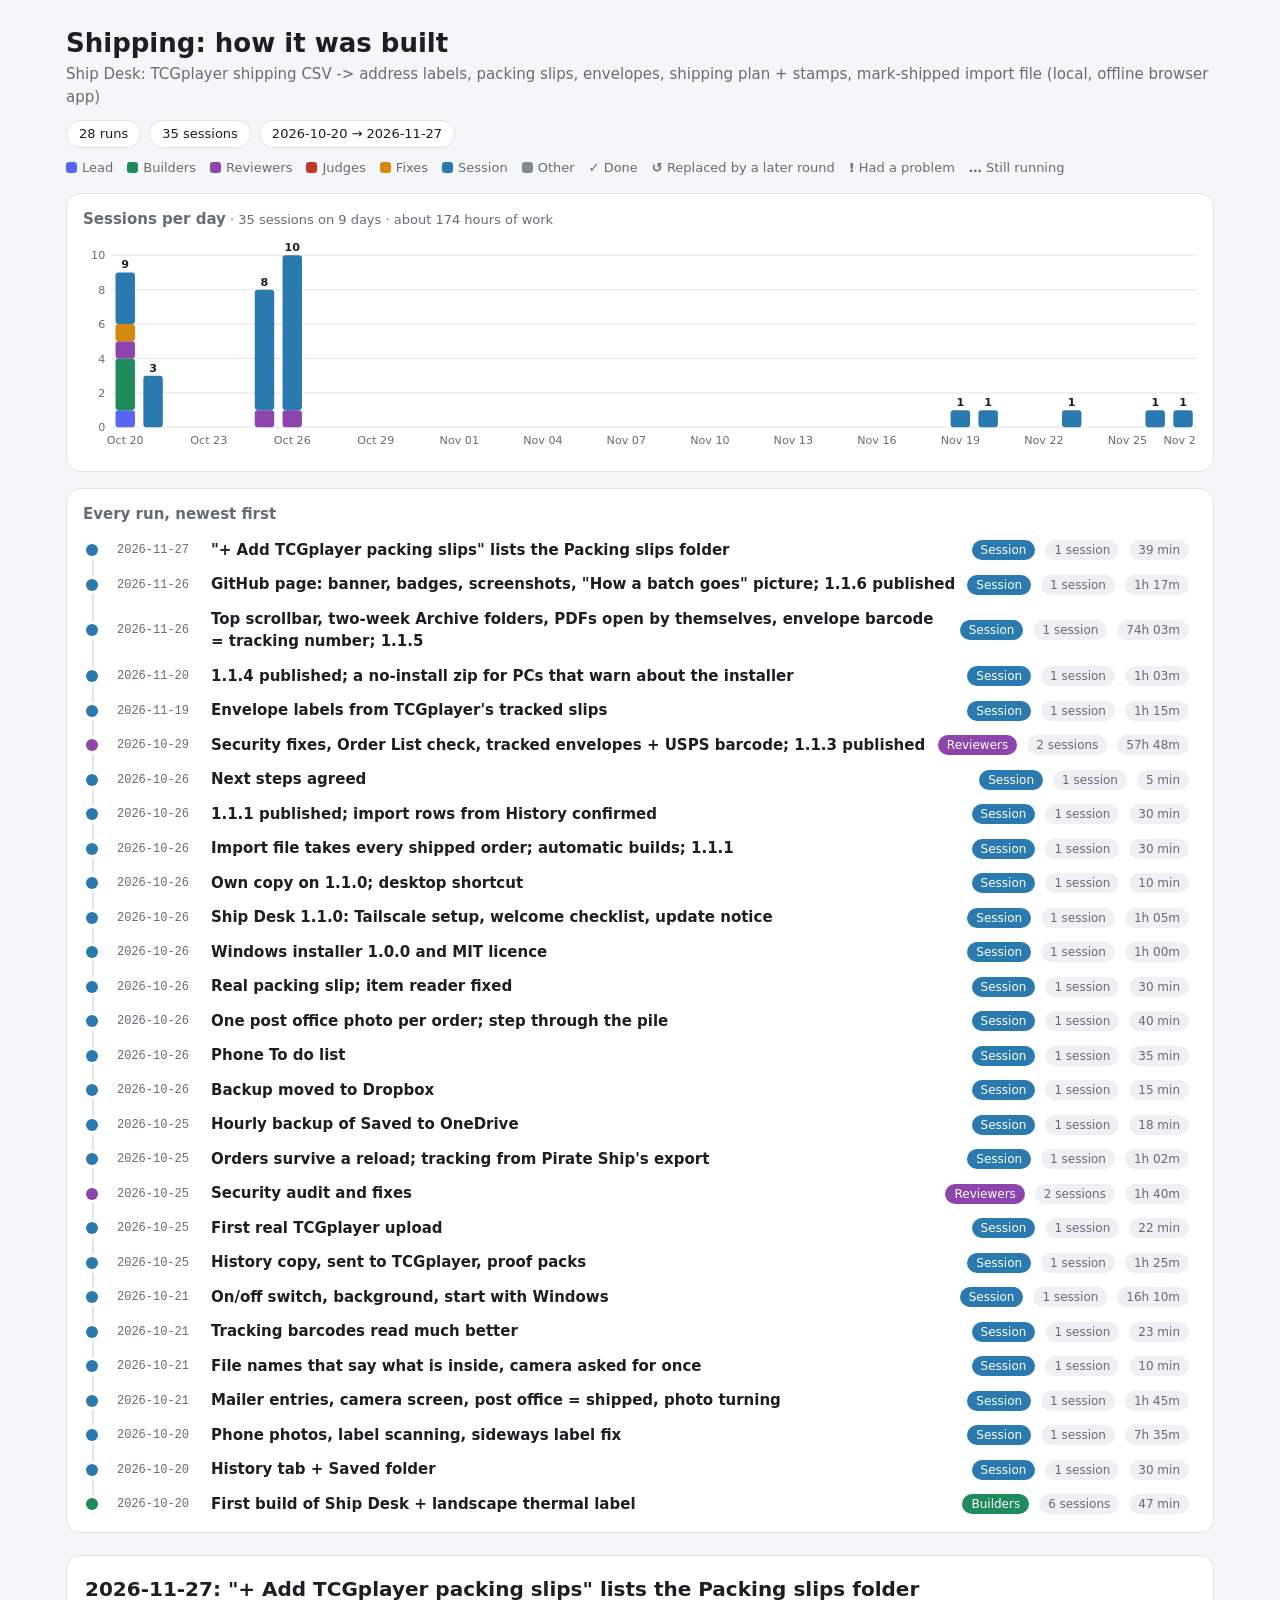
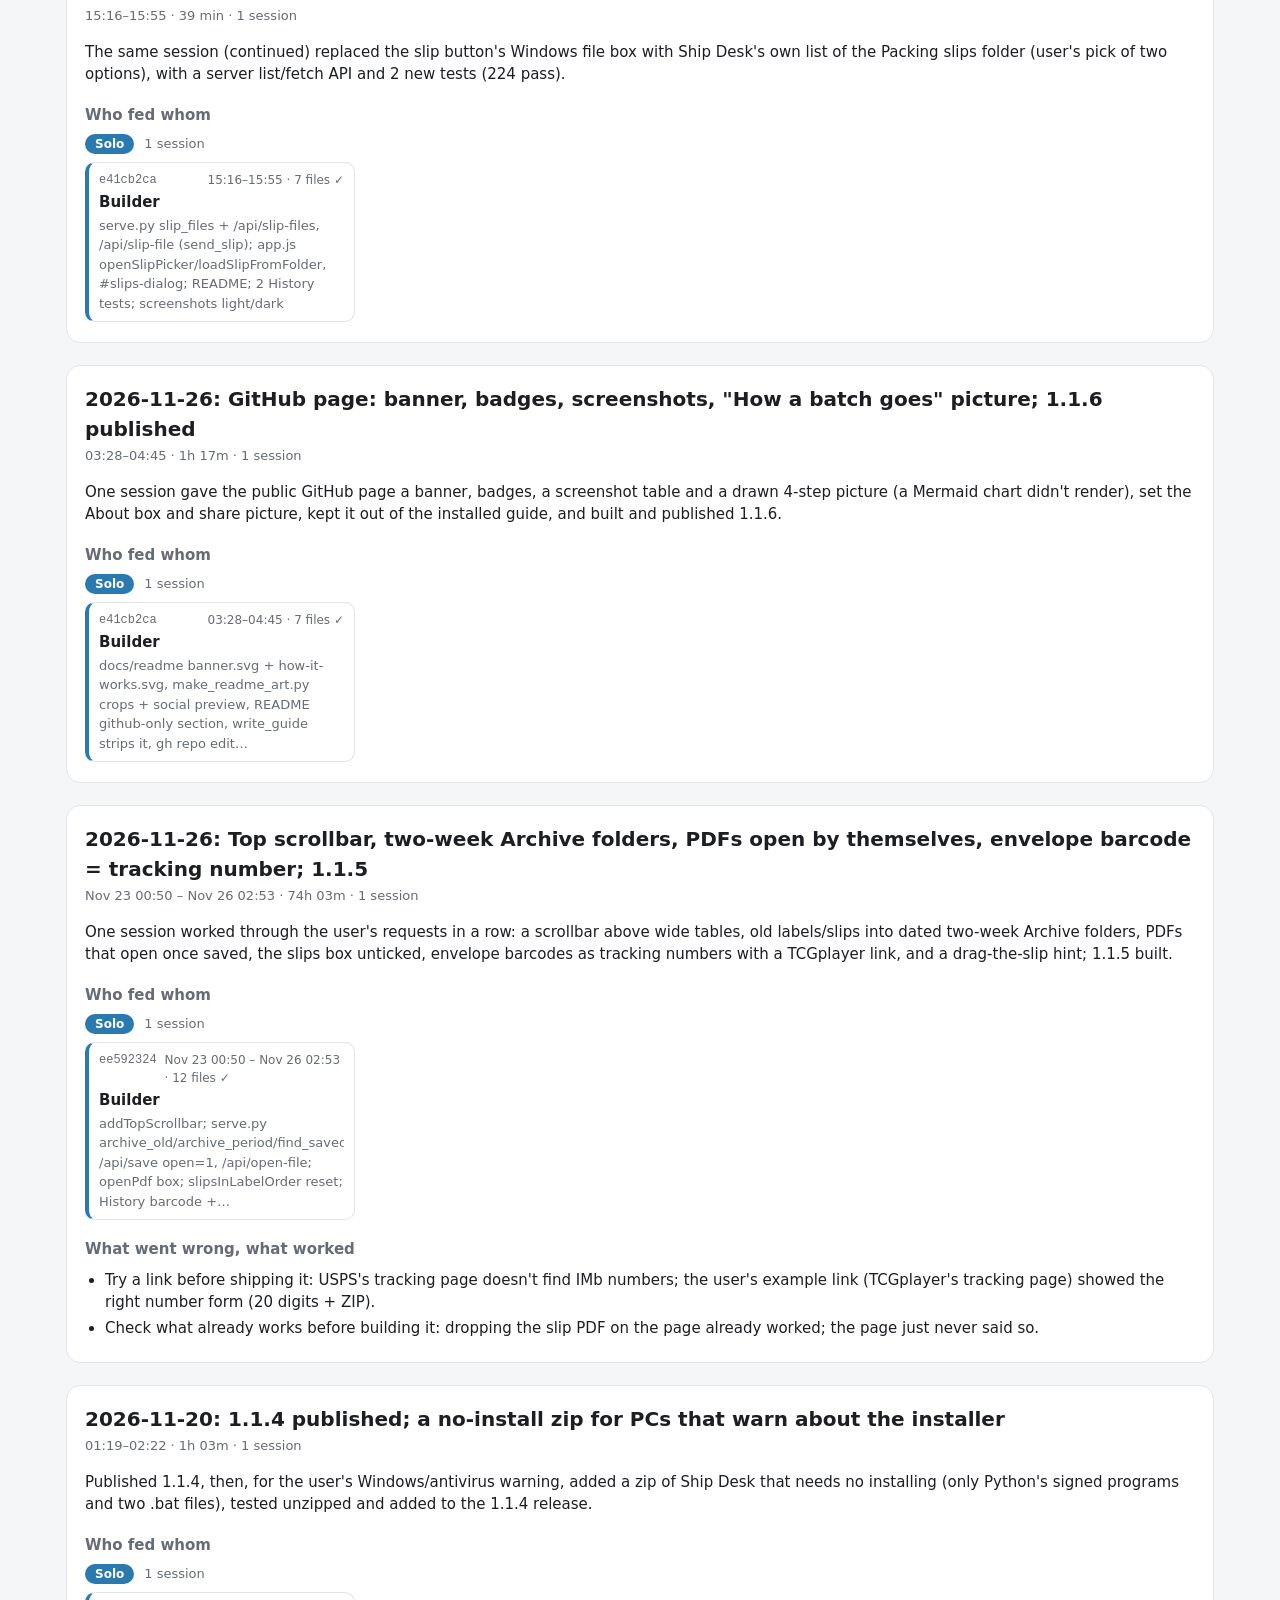
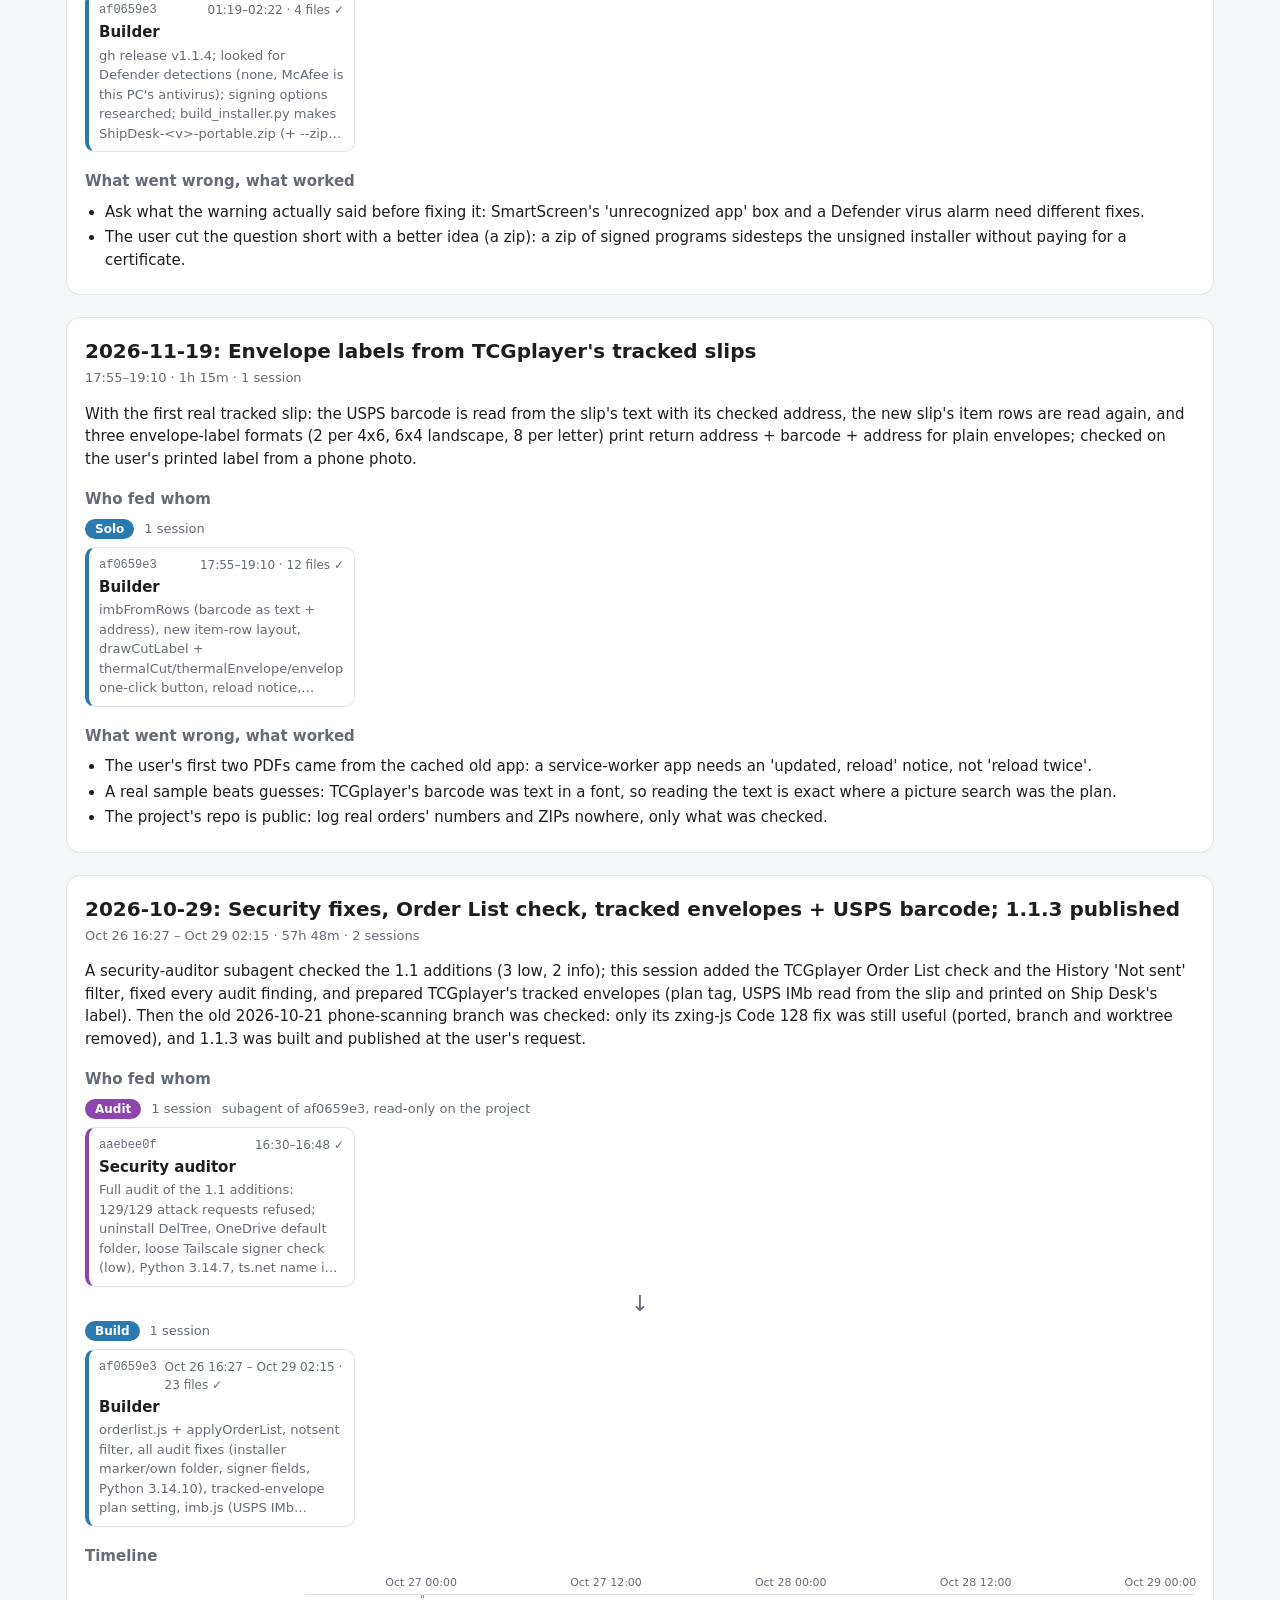
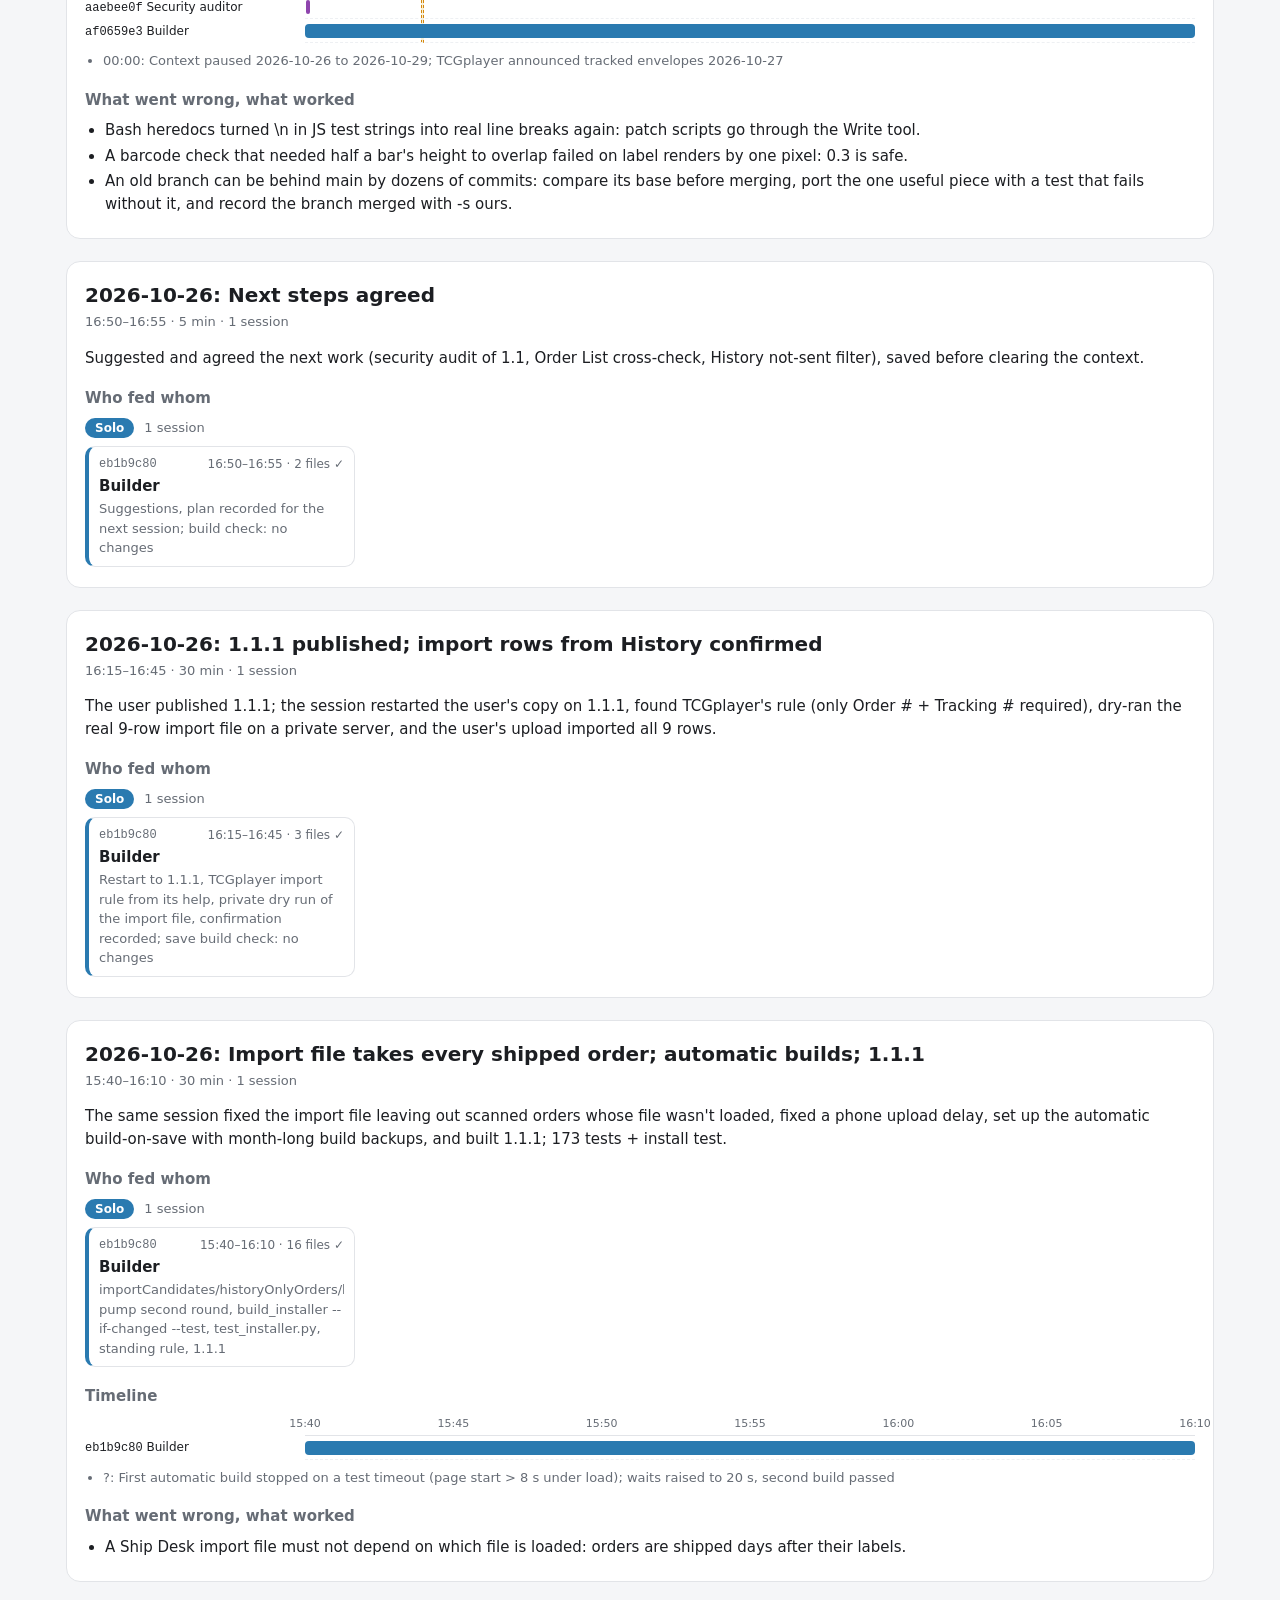
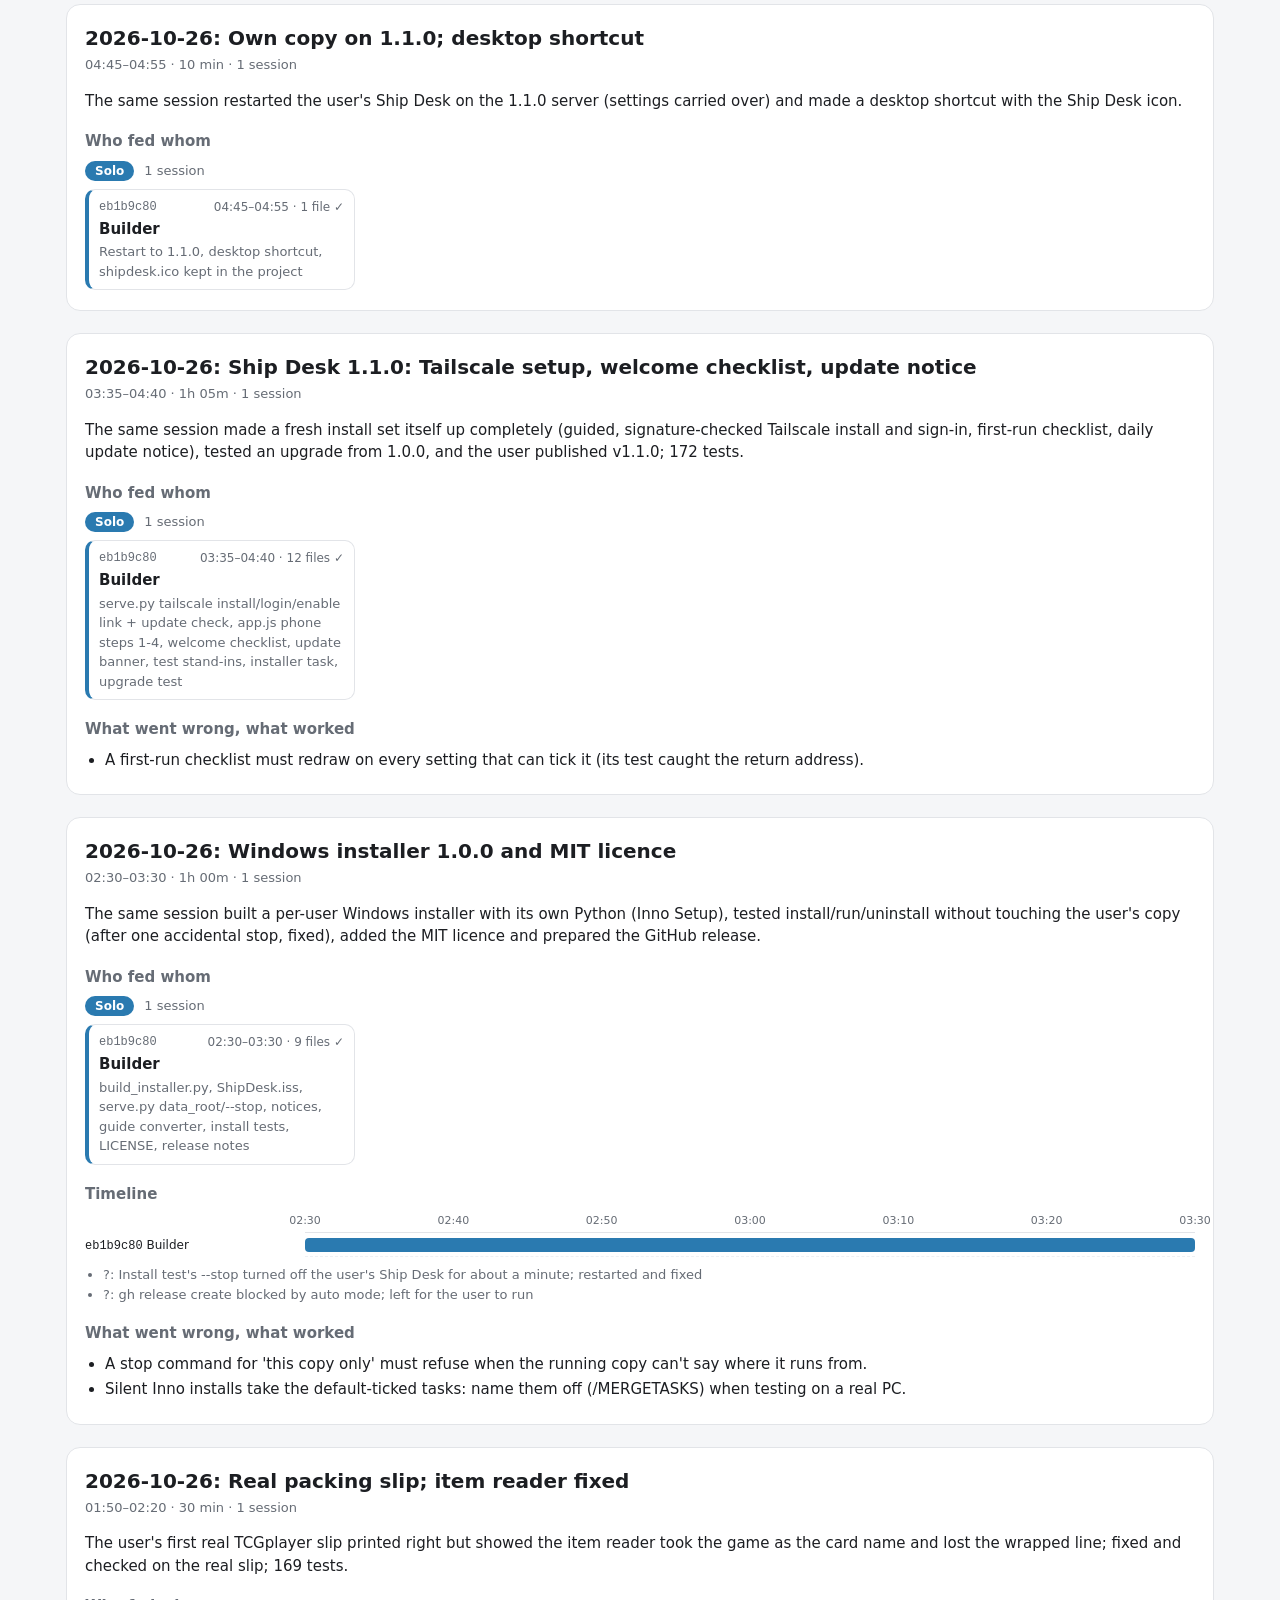
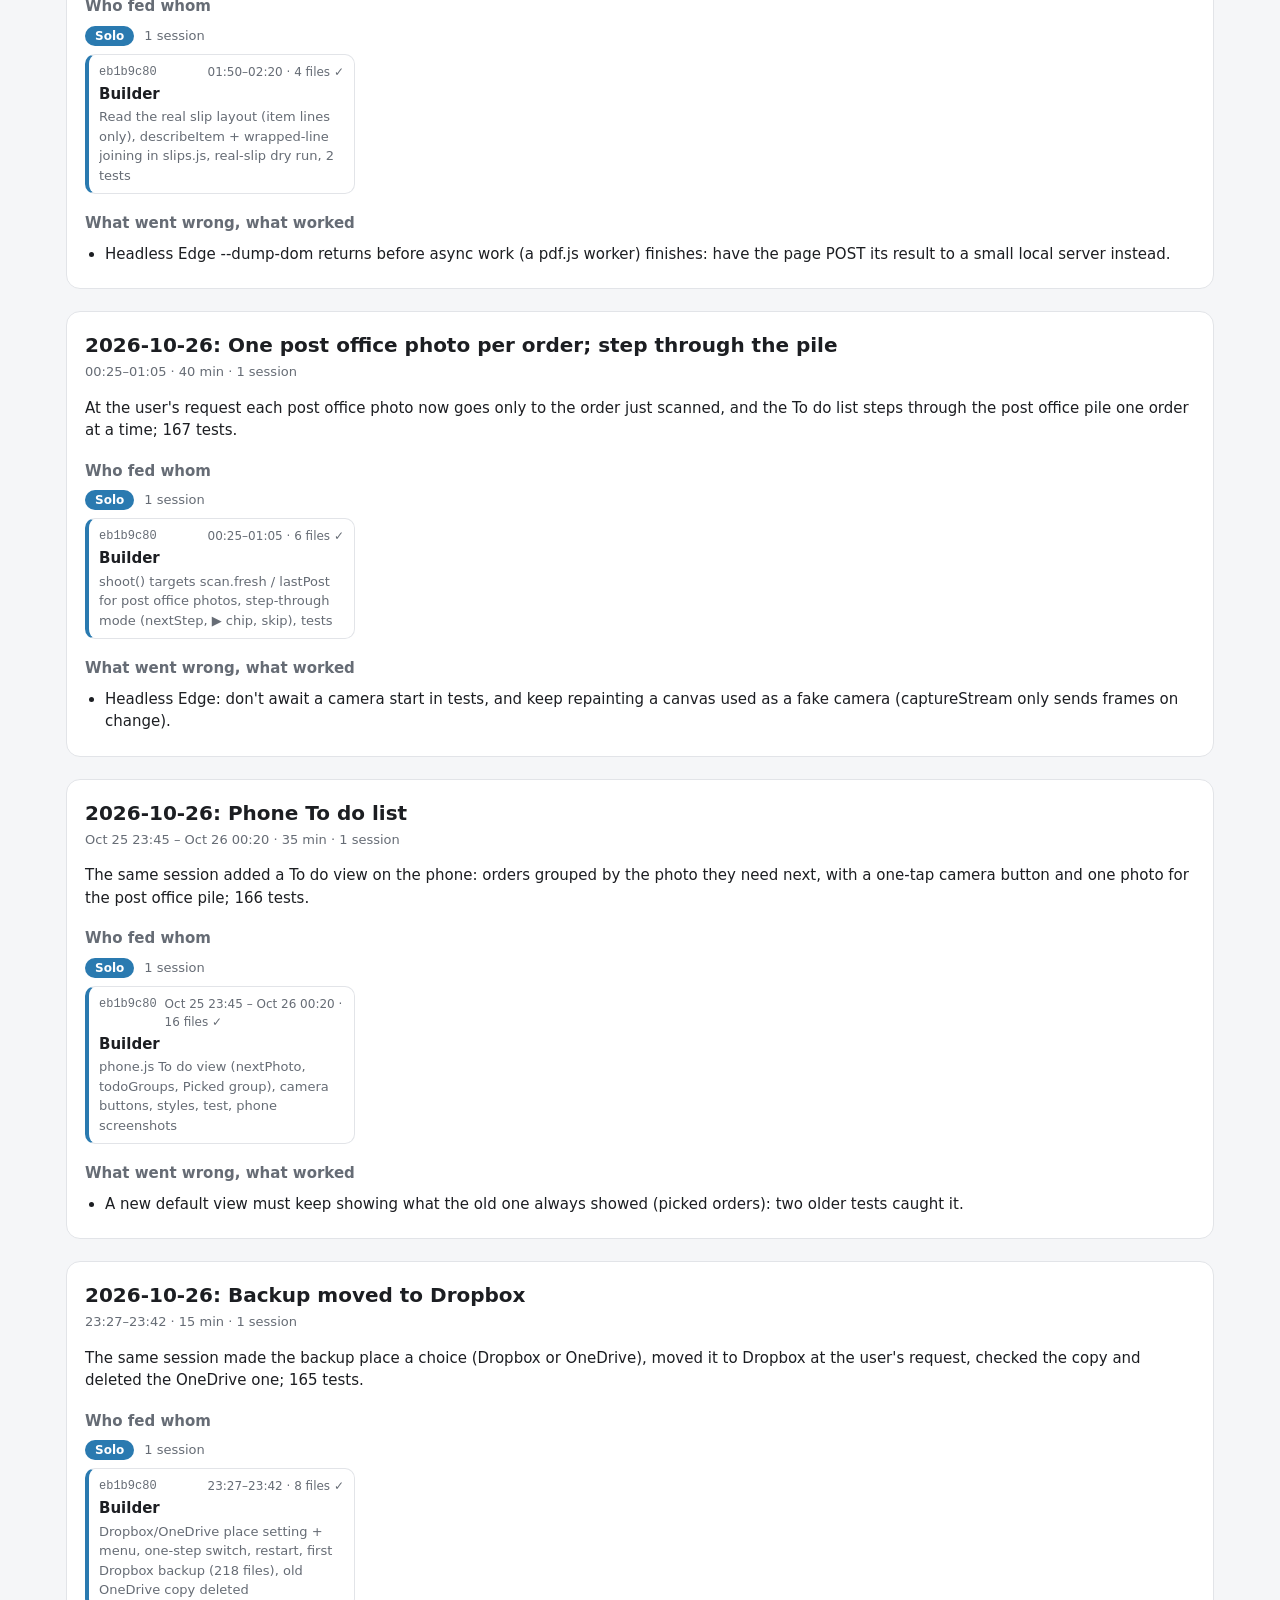
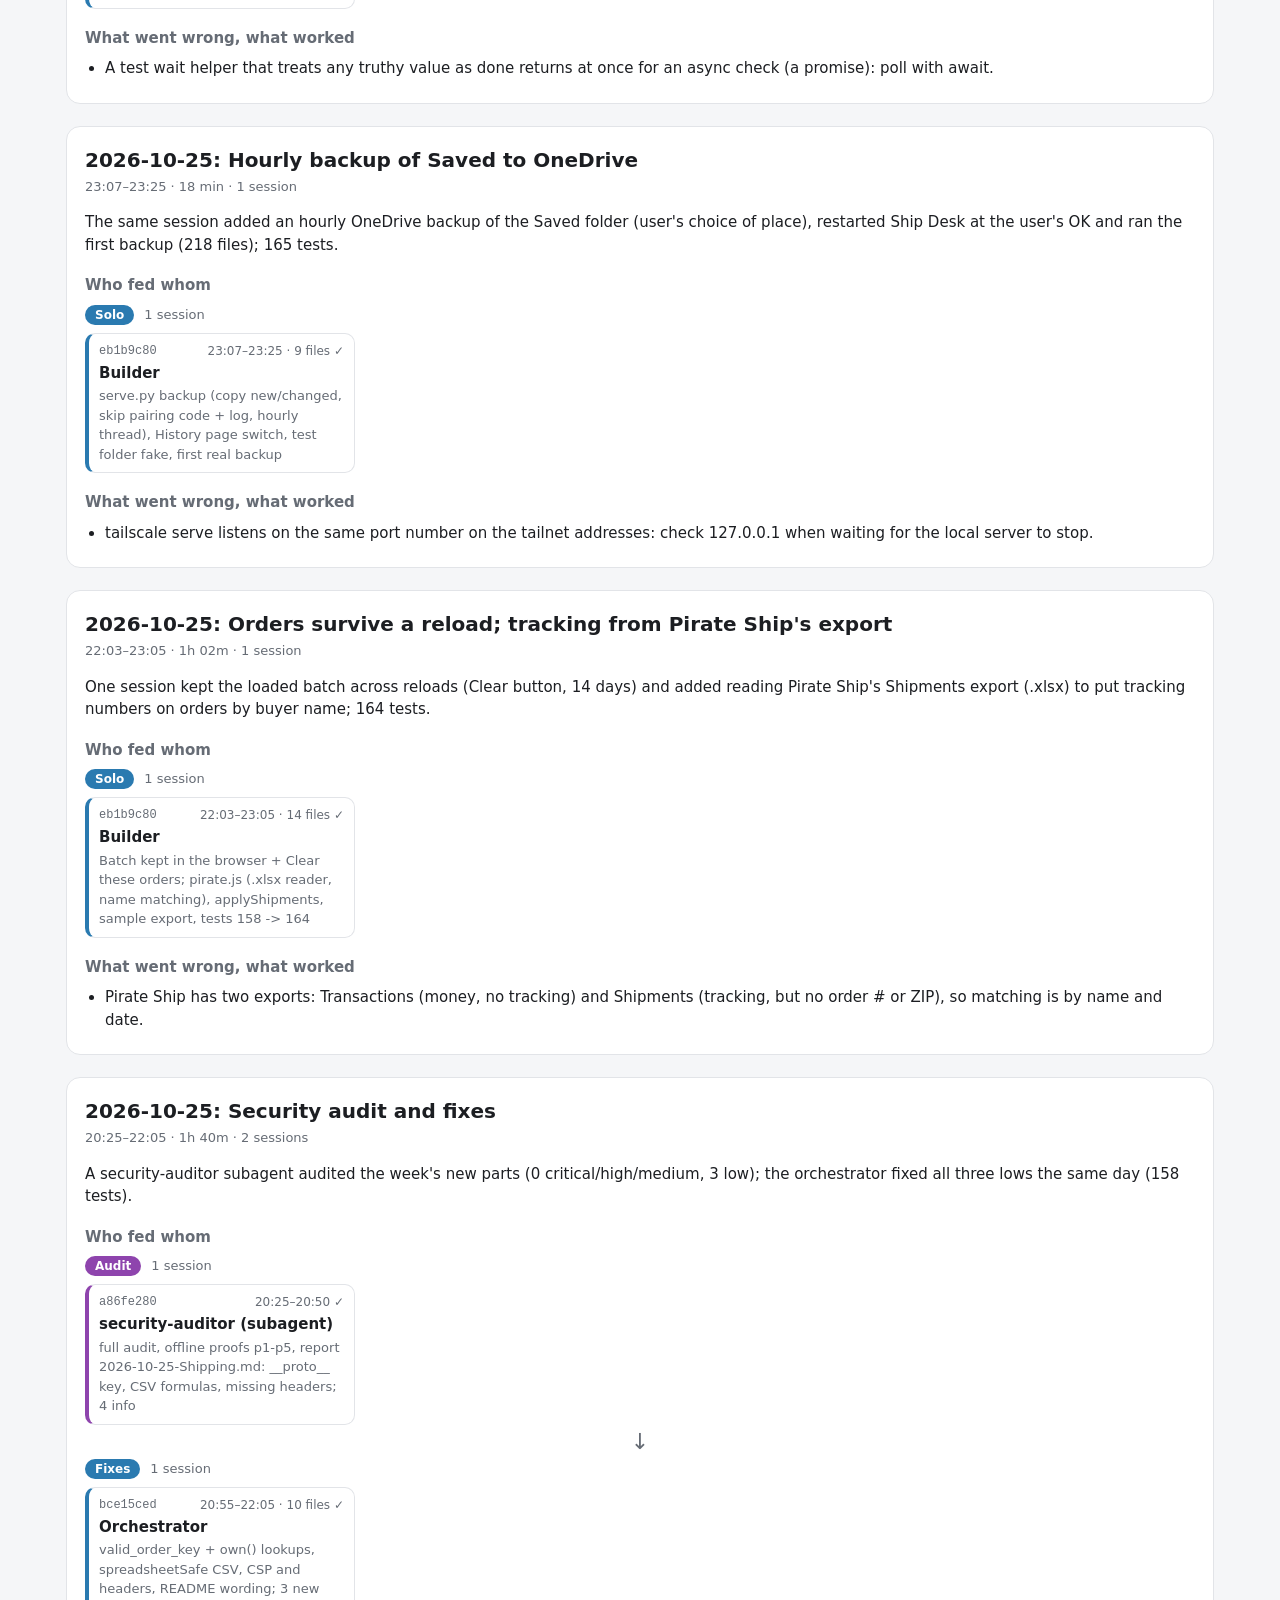
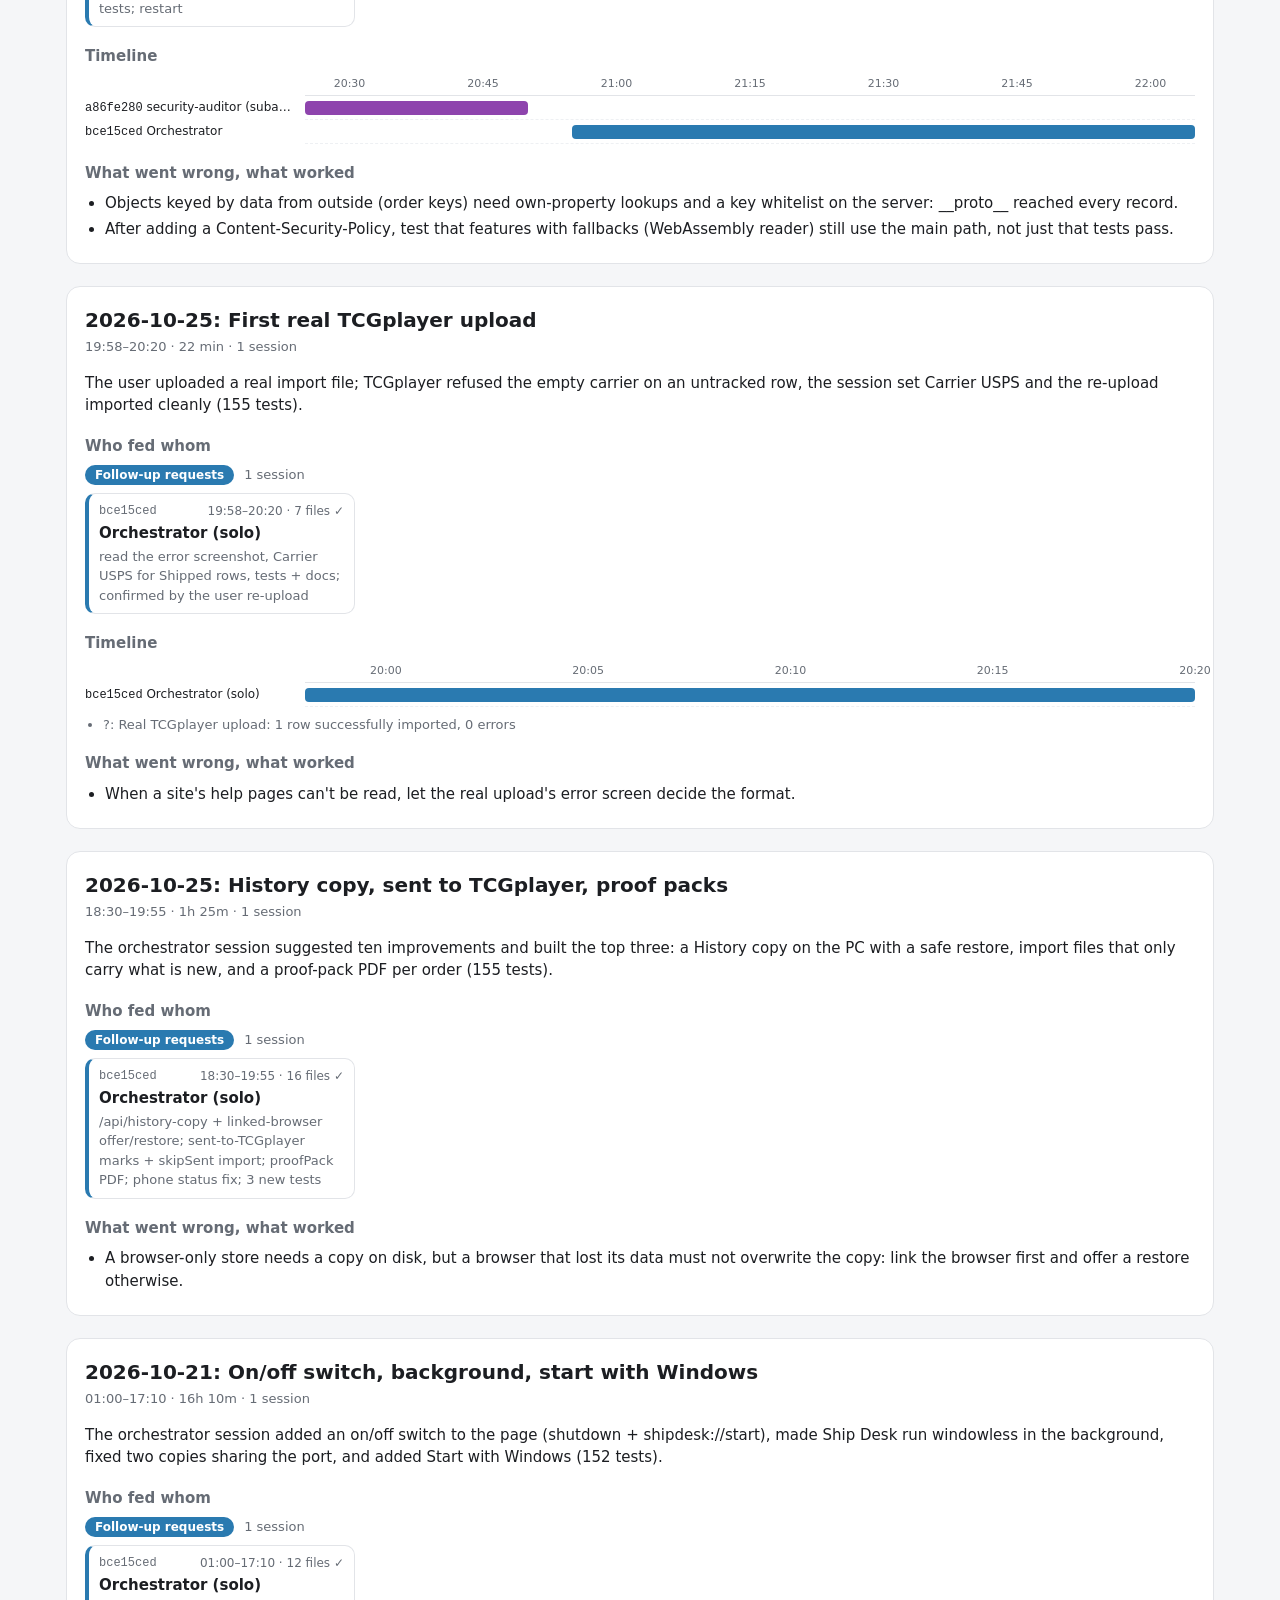
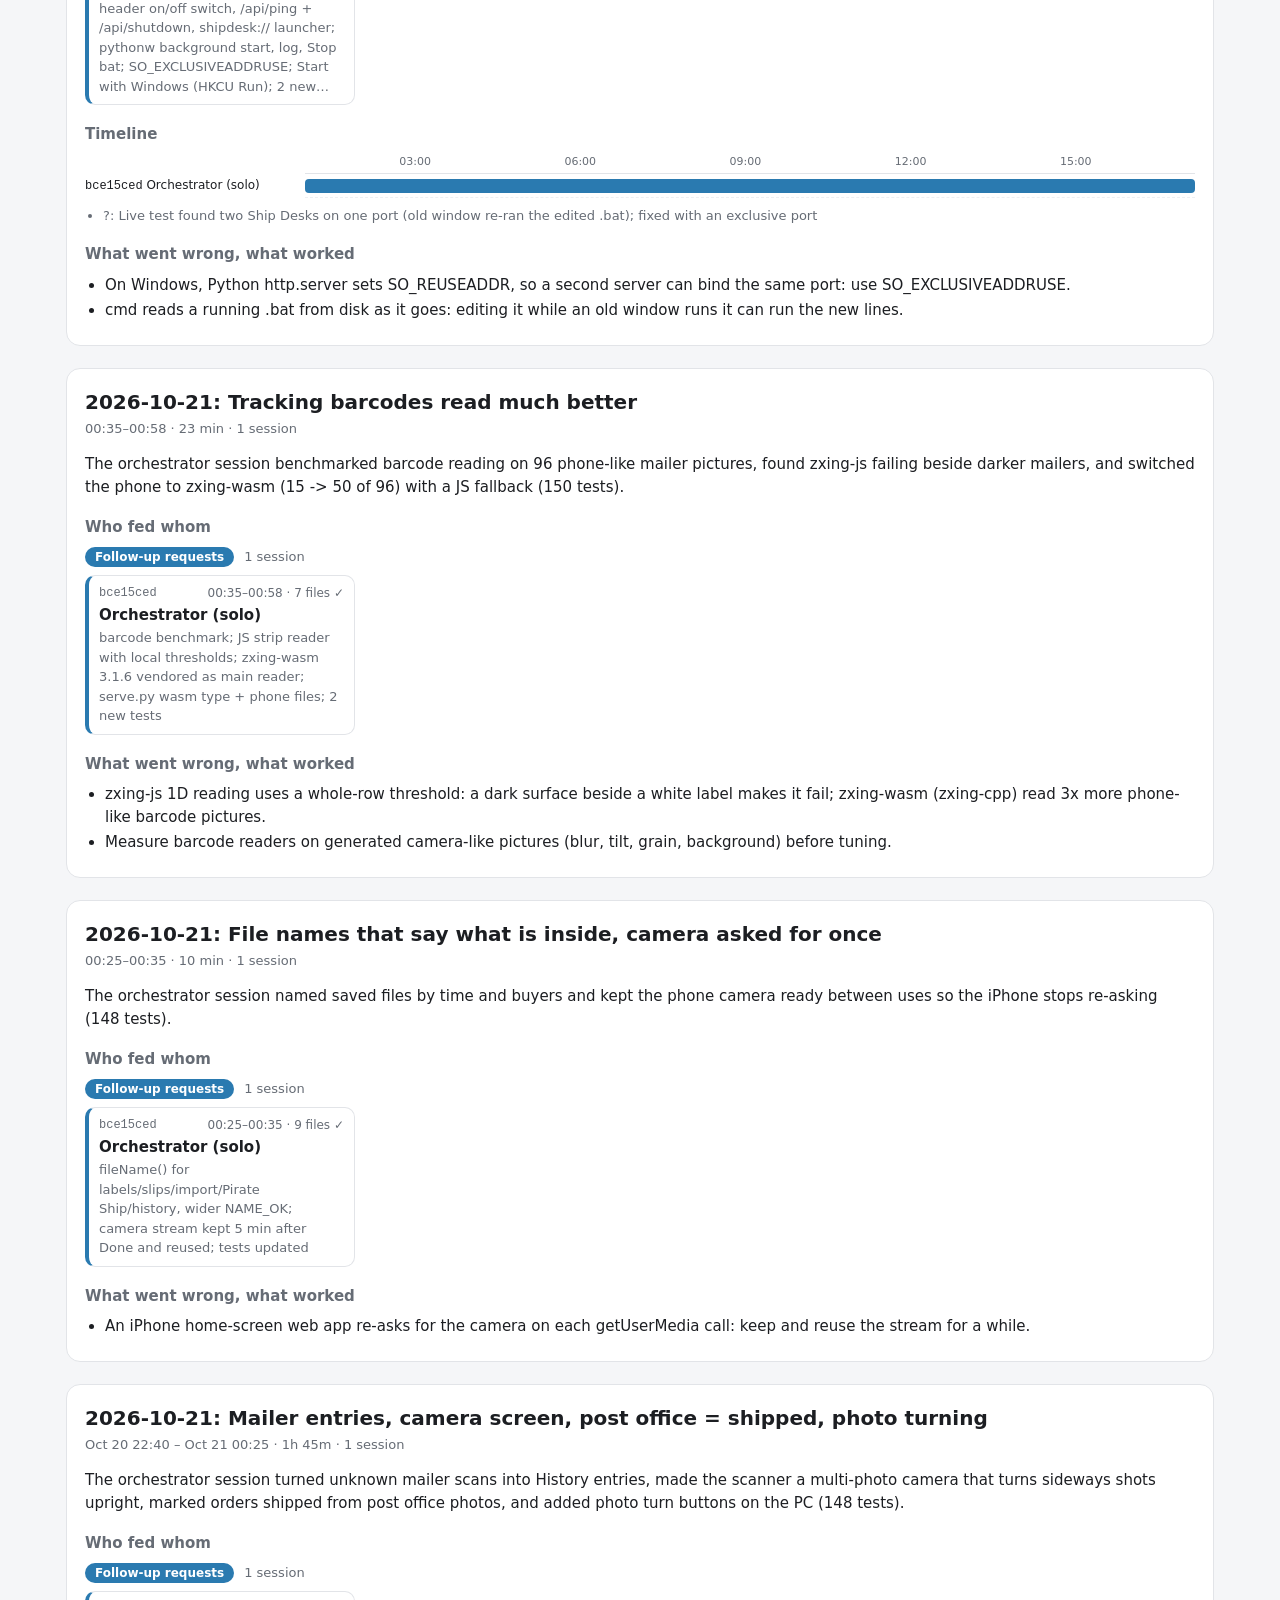
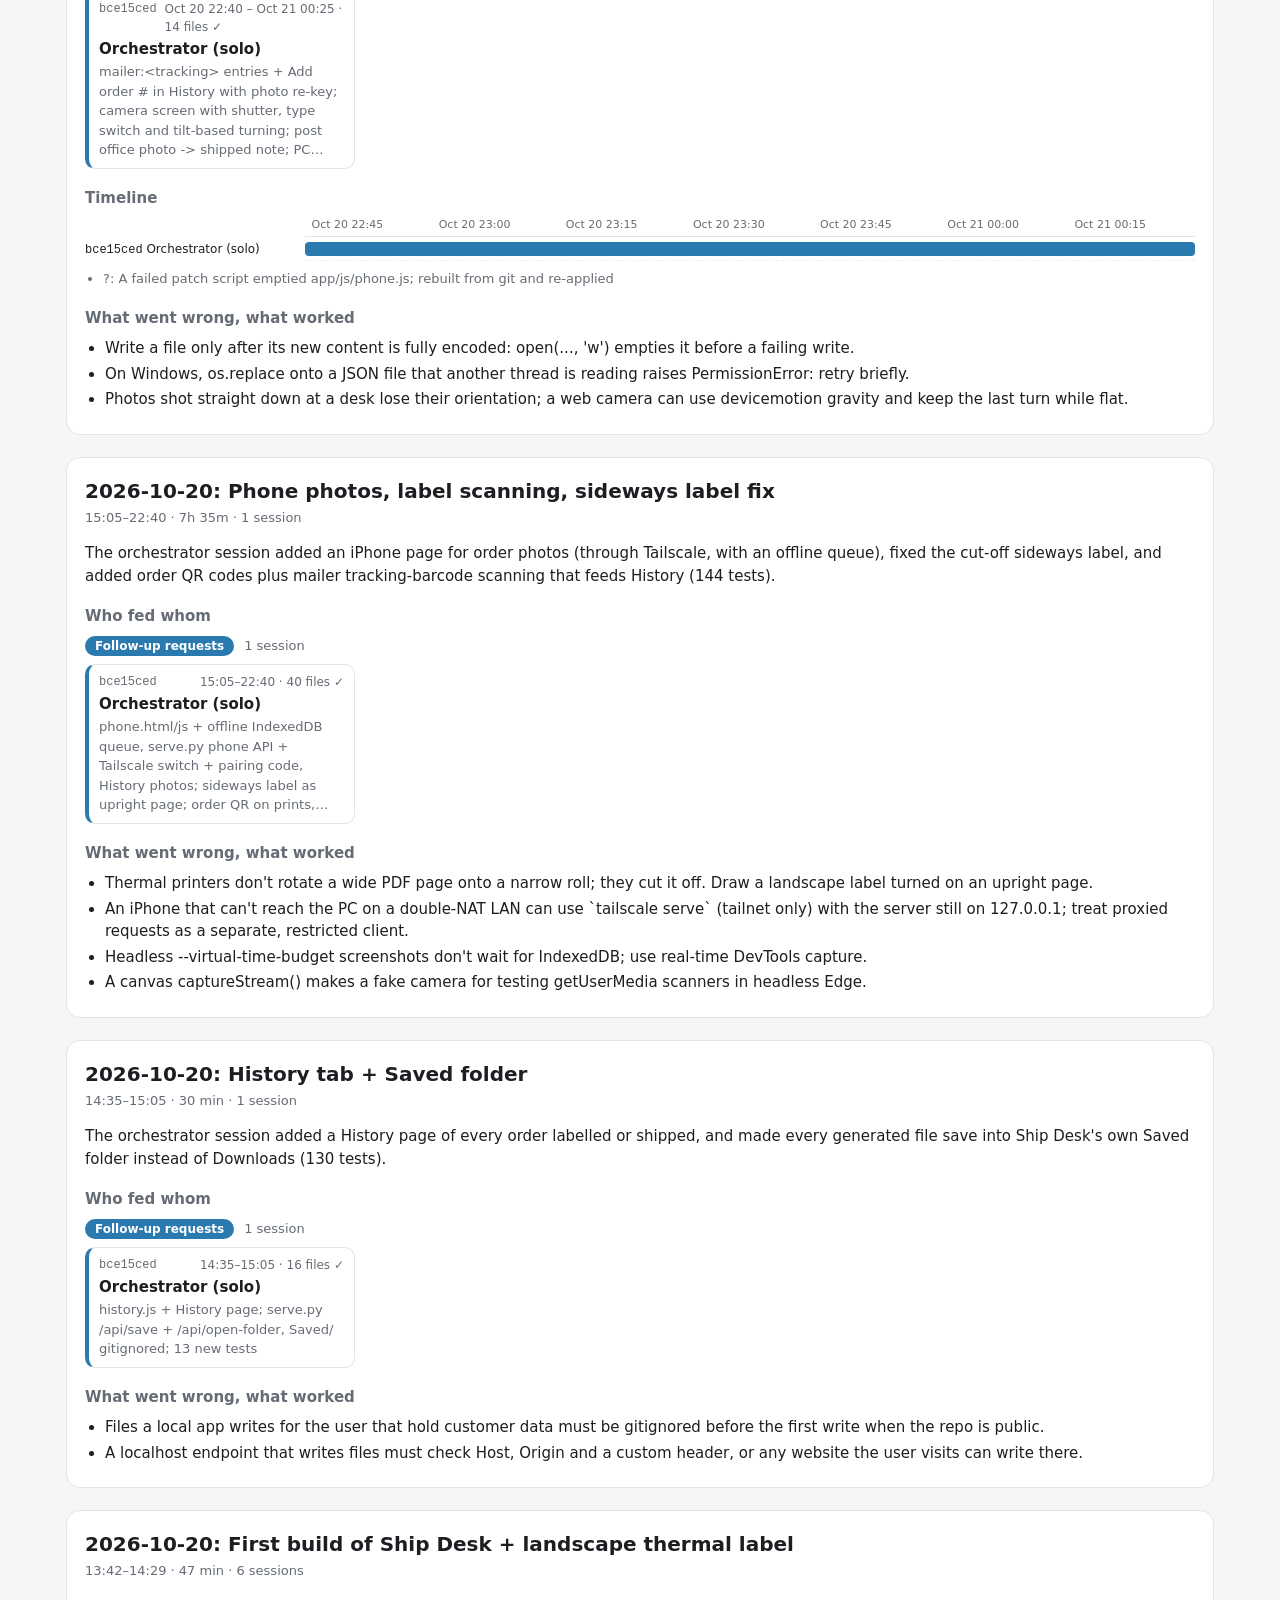
==== WORKFLOW.html @ e7108750 "Save progress 2026-11-27: "+ Add TCGplayer packing slips" lists the Packing slips folder; 1.1.7 - Th" ====
<!doctype html>
<html lang="en"><head><meta charset="utf-8"><meta name="viewport" content="width=device-width, initial-scale=1">
<title>Shipping workflow</title><style>
:root { --bg:#f5f6f8; --card:#fff; --text:#1c1e22; --muted:#666c75; --line:#e2e4e8; --soft:#eef0f3;
  --lead:#5865f2; --build:#1f8a5b; --review:#8e44ad; --judge:#c0392b; --fix:#d4880f; --solo:#2a7ab0;
  --other:#7f8c8d; --event:rgba(217,164,0,.16); }
@media (prefers-color-scheme: dark) { :root { --bg:#141518; --card:#1e2024; --text:#e7e8eb; --muted:#9aa0a8;
  --line:#30333a; --soft:#26282d; --lead:#7b86ff; --build:#3cbf86; --review:#b57ad0; --judge:#e5675a;
  --fix:#f0a53a; --solo:#55a7dd; --event:rgba(240,180,40,.14); } }
* { box-sizing:border-box; }
body { margin:0; background:var(--bg); color:var(--text); font:15px/1.5 "Segoe UI", system-ui, sans-serif; }
.wrap { max-width:1180px; margin:0 auto; padding:24px 16px 60px; }
h1 { margin:0; font-size:26px; } h2 { margin:0 0 2px; font-size:20px; } h3 { margin:18px 0 8px; font-size:15px; color:var(--muted); font-weight:600; }
.muted { color:var(--muted); } .small { font-size:13px; }
.chips { display:flex; flex-wrap:wrap; gap:8px; margin:12px 0 4px; }
.chip { background:var(--card); border:1px solid var(--line); border-radius:999px; padding:3px 12px; font-size:13px; }
.legend { display:flex; flex-wrap:wrap; gap:14px; margin:10px 0 0; font-size:13px; color:var(--muted); }
.sw { display:inline-block; width:11px; height:11px; border-radius:3px; margin-right:5px; vertical-align:-1px; }
.toc { margin:18px 0 6px; display:flex; flex-direction:column; gap:4px; }
.toc a { color:var(--text); text-decoration:none; } .toc a:hover { text-decoration:underline; }
.run { background:var(--card); border:1px solid var(--line); border-radius:14px; padding:18px 18px 20px; margin-top:22px; overflow:hidden; }
h1, h2 { overflow-wrap:anywhere; }
.stage { position:relative; }
.stage-head { display:flex; align-items:baseline; gap:10px; flex-wrap:wrap; margin-bottom:8px; }
.pill { color:#fff; border-radius:999px; padding:1px 10px; font-size:12px; font-weight:600; }
.boxes { display:grid; grid-template-columns:repeat(auto-fill, minmax(220px, 1fr)); gap:10px; }
.box { border:1px solid var(--line); border-left:4px solid var(--k); border-radius:10px; padding:8px 10px;
  background:var(--card); min-width:0; }
.box.superseded { opacity:.6; } .box.problem { border-color:var(--judge); border-left-color:var(--judge); }
.box .top { display:flex; justify-content:space-between; gap:8px; font-size:12px; color:var(--muted); }
.box .role { font-weight:600; margin:2px 0; }
.box .did { font-size:13px; color:var(--muted); display:-webkit-box; -webkit-line-clamp:5; -webkit-box-orient:vertical; overflow:hidden; }
.id { font-family:Consolas, monospace; }
.badge { font-weight:700; }
.arrow { text-align:center; color:var(--muted); font-size:22px; line-height:1; margin:6px 0; }
.gantt { position:relative; margin-top:6px; }
.axis { position:relative; height:20px; margin-left:var(--lbl); font-size:11px; color:var(--muted); border-bottom:1px solid var(--line); }
.tick { position:absolute; transform:translateX(-50%); white-space:nowrap; }
.row { display:flex; align-items:center; height:24px; }
.row .lbl { width:var(--lbl); flex:none; font-size:12px; white-space:nowrap; overflow:hidden; text-overflow:ellipsis; padding-right:8px; }
.track { position:relative; flex:1; height:100%; border-bottom:1px dashed var(--soft); }
.bar { position:absolute; top:5px; height:14px; border-radius:4px; background:var(--k); min-width:3px; }
.bar.superseded { opacity:.45; }
.band { position:absolute; top:0; bottom:0; background:var(--event); border-left:1px dashed var(--fix); border-right:1px dashed var(--fix); }
.band-wrap { position:absolute; top:20px; bottom:0; left:var(--lbl); right:0; pointer-events:none; }
.events { margin:8px 0 0; padding-left:18px; font-size:13px; color:var(--muted); }
ul.lessons { margin:4px 0 0; padding-left:20px; } ul.lessons li { margin:3px 0; }
footer { margin-top:28px; font-size:12px; color:var(--muted); }
.panel { background:var(--card); border:1px solid var(--line); border-radius:14px; padding:14px 16px 10px; margin-top:16px; }
.chart svg { width:100%; height:auto; display:block; }
.chart .lbl { font-size:11px; fill:var(--muted); } .chart .num { font-size:11px; fill:var(--text); font-weight:600; }
.chart .grid { stroke:var(--line); stroke-width:1; }
.tl { position:relative; margin:4px 0 0; padding-left:26px; }
.tl::before { content:""; position:absolute; left:9px; top:6px; bottom:6px; width:2px; background:var(--line); border-radius:2px; }
.tl a { position:relative; display:flex; align-items:center; gap:10px; flex-wrap:wrap; padding:5px 8px; margin:2px 0;
  color:var(--text); text-decoration:none; border-radius:10px; }
.tl a:hover { background:var(--soft); }
.tl .dot { position:absolute; left:-23px; top:50%; width:12px; height:12px; margin-top:-6px; border-radius:50%;
  background:var(--k); box-shadow:0 0 0 3px var(--card); }
.tl .date { font-size:12px; color:var(--muted); font-family:Consolas, monospace; min-width:84px; }
.tl .t { font-weight:600; flex:1 1 280px; min-width:0; }
.tl .tag { font-size:12px; border-radius:999px; padding:1px 9px; background:var(--soft); color:var(--muted); white-space:nowrap; }
.tl .tag.k { background:var(--k); color:#fff; }
@media (max-width:600px) { .wrap { padding:16px 12px 40px; } .run { padding:14px 12px; } :root { --lbl:110px !important; } }
</style></head>
<body><div class="wrap">
<h1>Shipping: how it was built</h1>
<div class="muted">Ship Desk: TCGplayer shipping CSV -&gt; address labels, packing slips, envelopes, shipping plan + stamps, mark-shipped import file (local, offline browser app)</div>
<div class="chips"><span class="chip">28 runs</span><span class="chip">35 sessions</span><span class="chip">2026-10-20 → 2026-11-27</span></div>
<div class="legend"><span><span class="sw" style="background:var(--lead)"></span>Lead</span><span><span class="sw" style="background:var(--build)"></span>Builders</span><span><span class="sw" style="background:var(--review)"></span>Reviewers</span><span><span class="sw" style="background:var(--judge)"></span>Judges</span><span><span class="sw" style="background:var(--fix)"></span>Fixes</span><span><span class="sw" style="background:var(--solo)"></span>Session</span><span><span class="sw" style="background:var(--other)"></span>Other</span><span><b>✓</b> Done</span><span><b>↺</b> Replaced by a later round</span><span><b>!</b> Had a problem</span><span><b>…</b> Still running</span></div>
<div class="panel chart"><h3 style="margin-top:0">Sessions per day<span class="muted small" style="font-weight:400"> · 35 sessions on 9 days · about 174 hours of work</span></h3><svg viewBox="0 0 1100 220" role="img" aria-label="Sessions per day"><line class="grid" x1="28" x2="1100" y1="186.0" y2="186.0"/><text class="lbl" x="22" y="190.0" text-anchor="end">0</text><line class="grid" x1="28" x2="1100" y1="152.0" y2="152.0"/><text class="lbl" x="22" y="156.0" text-anchor="end">2</text><line class="grid" x1="28" x2="1100" y1="118.0" y2="118.0"/><text class="lbl" x="22" y="122.0" text-anchor="end">4</text><line class="grid" x1="28" x2="1100" y1="84.0" y2="84.0"/><text class="lbl" x="22" y="88.0" text-anchor="end">6</text><line class="grid" x1="28" x2="1100" y1="50.0" y2="50.0"/><text class="lbl" x="22" y="54.0" text-anchor="end">8</text><line class="grid" x1="28" x2="1100" y1="16.0" y2="16.0"/><text class="lbl" x="22" y="20.0" text-anchor="end">10</text><rect x="32.1" y="169.0" width="19.2" height="17.0" rx="3" fill="var(--lead)"><title>2026-10-20: 1 lead</title></rect><rect x="32.1" y="118.0" width="19.2" height="51.0" rx="3" fill="var(--build)"><title>2026-10-20: 3 builders</title></rect><rect x="32.1" y="101.0" width="19.2" height="17.0" rx="3" fill="var(--review)"><title>2026-10-20: 1 reviewers</title></rect><rect x="32.1" y="84.0" width="19.2" height="17.0" rx="3" fill="var(--fix)"><title>2026-10-20: 1 fixes</title></rect><rect x="32.1" y="33.0" width="19.2" height="51.0" rx="3" fill="var(--solo)"><title>2026-10-20: 3 session</title></rect><text class="num" x="41.7" y="29.0" text-anchor="middle">9</text><text class="lbl" x="41.7" y="202" text-anchor="middle">Oct 20</text><rect x="59.6" y="135.0" width="19.2" height="51.0" rx="3" fill="var(--solo)"><title>2026-10-21: 3 session</title></rect><text class="num" x="69.2" y="131.0" text-anchor="middle">3</text><text class="lbl" x="124.2" y="202" text-anchor="middle">Oct 23</text><rect x="169.6" y="169.0" width="19.2" height="17.0" rx="3" fill="var(--review)"><title>2026-10-25: 1 reviewers</title></rect><rect x="169.6" y="50.0" width="19.2" height="119.0" rx="3" fill="var(--solo)"><title>2026-10-25: 7 session</title></rect><text class="num" x="179.2" y="46.0" text-anchor="middle">8</text><rect x="197.0" y="169.0" width="19.2" height="17.0" rx="3" fill="var(--review)"><title>2026-10-26: 1 reviewers</title></rect><rect x="197.0" y="16.0" width="19.2" height="153.0" rx="3" fill="var(--solo)"><title>2026-10-26: 9 session</title></rect><text class="num" x="206.7" y="12.0" text-anchor="middle">10</text><text class="lbl" x="206.7" y="202" text-anchor="middle">Oct 26</text><text class="lbl" x="289.1" y="202" text-anchor="middle">Oct 29</text><text class="lbl" x="371.6" y="202" text-anchor="middle">Nov 01</text><text class="lbl" x="454.1" y="202" text-anchor="middle">Nov 04</text><text class="lbl" x="536.5" y="202" text-anchor="middle">Nov 07</text><text class="lbl" x="619.0" y="202" text-anchor="middle">Nov 10</text><text class="lbl" x="701.4" y="202" text-anchor="middle">Nov 13</text><text class="lbl" x="783.9" y="202" text-anchor="middle">Nov 16</text><rect x="856.7" y="169.0" width="19.2" height="17.0" rx="3" fill="var(--solo)"><title>2026-11-19: 1 session</title></rect><text class="num" x="866.4" y="165.0" text-anchor="middle">1</text><text class="lbl" x="866.4" y="202" text-anchor="middle">Nov 19</text><rect x="884.2" y="169.0" width="19.2" height="17.0" rx="3" fill="var(--solo)"><title>2026-11-20: 1 session</title></rect><text class="num" x="893.8" y="165.0" text-anchor="middle">1</text><text class="lbl" x="948.8" y="202" text-anchor="middle">Nov 22</text><rect x="966.7" y="169.0" width="19.2" height="17.0" rx="3" fill="var(--solo)"><title>2026-11-23: 1 session</title></rect><text class="num" x="976.3" y="165.0" text-anchor="middle">1</text><text class="lbl" x="1031.3" y="202" text-anchor="middle">Nov 25</text><rect x="1049.1" y="169.0" width="19.2" height="17.0" rx="3" fill="var(--solo)"><title>2026-11-26: 1 session</title></rect><text class="num" x="1058.8" y="165.0" text-anchor="middle">1</text><rect x="1076.6" y="169.0" width="19.2" height="17.0" rx="3" fill="var(--solo)"><title>2026-11-27: 1 session</title></rect><text class="num" x="1086.3" y="165.0" text-anchor="middle">1</text><text class="lbl" x="1086.3" y="202" text-anchor="middle">Nov 27</text></svg></div>
<div class="panel"><h3 style="margin-top:0">Every run, newest first</h3><nav class="tl"><a href="#run0" style="--k:var(--solo)"><span class="dot"></span><span class="date">2026-11-27</span><span class="t">&quot;+ Add TCGplayer packing slips&quot; lists the Packing slips folder</span><span class="tag k">Session</span><span class="tag">1 session</span><span class="tag">39 min</span></a><a href="#run1" style="--k:var(--solo)"><span class="dot"></span><span class="date">2026-11-26</span><span class="t">GitHub page: banner, badges, screenshots, &quot;How a batch goes&quot; picture; 1.1.6 published</span><span class="tag k">Session</span><span class="tag">1 session</span><span class="tag">1h 17m</span></a><a href="#run2" style="--k:var(--solo)"><span class="dot"></span><span class="date">2026-11-26</span><span class="t">Top scrollbar, two-week Archive folders, PDFs open by themselves, envelope barcode = tracking number; 1.1.5</span><span class="tag k">Session</span><span class="tag">1 session</span><span class="tag">74h 03m</span></a><a href="#run3" style="--k:var(--solo)"><span class="dot"></span><span class="date">2026-11-20</span><span class="t">1.1.4 published; a no-install zip for PCs that warn about the installer</span><span class="tag k">Session</span><span class="tag">1 session</span><span class="tag">1h 03m</span></a><a href="#run4" style="--k:var(--solo)"><span class="dot"></span><span class="date">2026-11-19</span><span class="t">Envelope labels from TCGplayer&#x27;s tracked slips</span><span class="tag k">Session</span><span class="tag">1 session</span><span class="tag">1h 15m</span></a><a href="#run5" style="--k:var(--review)"><span class="dot"></span><span class="date">2026-10-29</span><span class="t">Security fixes, Order List check, tracked envelopes + USPS barcode; 1.1.3 published</span><span class="tag k">Reviewers</span><span class="tag">2 sessions</span><span class="tag">57h 48m</span></a><a href="#run6" style="--k:var(--solo)"><span class="dot"></span><span class="date">2026-10-26</span><span class="t">Next steps agreed</span><span class="tag k">Session</span><span class="tag">1 session</span><span class="tag">5 min</span></a><a href="#run7" style="--k:var(--solo)"><span class="dot"></span><span class="date">2026-10-26</span><span class="t">1.1.1 published; import rows from History confirmed</span><span class="tag k">Session</span><span class="tag">1 session</span><span class="tag">30 min</span></a><a href="#run8" style="--k:var(--solo)"><span class="dot"></span><span class="date">2026-10-26</span><span class="t">Import file takes every shipped order; automatic builds; 1.1.1</span><span class="tag k">Session</span><span class="tag">1 session</span><span class="tag">30 min</span></a><a href="#run9" style="--k:var(--solo)"><span class="dot"></span><span class="date">2026-10-26</span><span class="t">Own copy on 1.1.0; desktop shortcut</span><span class="tag k">Session</span><span class="tag">1 session</span><span class="tag">10 min</span></a><a href="#run10" style="--k:var(--solo)"><span class="dot"></span><span class="date">2026-10-26</span><span class="t">Ship Desk 1.1.0: Tailscale setup, welcome checklist, update notice</span><span class="tag k">Session</span><span class="tag">1 session</span><span class="tag">1h 05m</span></a><a href="#run11" style="--k:var(--solo)"><span class="dot"></span><span class="date">2026-10-26</span><span class="t">Windows installer 1.0.0 and MIT licence</span><span class="tag k">Session</span><span class="tag">1 session</span><span class="tag">1h 00m</span></a><a href="#run12" style="--k:var(--solo)"><span class="dot"></span><span class="date">2026-10-26</span><span class="t">Real packing slip; item reader fixed</span><span class="tag k">Session</span><span class="tag">1 session</span><span class="tag">30 min</span></a><a href="#run13" style="--k:var(--solo)"><span class="dot"></span><span class="date">2026-10-26</span><span class="t">One post office photo per order; step through the pile</span><span class="tag k">Session</span><span class="tag">1 session</span><span class="tag">40 min</span></a><a href="#run14" style="--k:var(--solo)"><span class="dot"></span><span class="date">2026-10-26</span><span class="t">Phone To do list</span><span class="tag k">Session</span><span class="tag">1 session</span><span class="tag">35 min</span></a><a href="#run15" style="--k:var(--solo)"><span class="dot"></span><span class="date">2026-10-26</span><span class="t">Backup moved to Dropbox</span><span class="tag k">Session</span><span class="tag">1 session</span><span class="tag">15 min</span></a><a href="#run16" style="--k:var(--solo)"><span class="dot"></span><span class="date">2026-10-25</span><span class="t">Hourly backup of Saved to OneDrive</span><span class="tag k">Session</span><span class="tag">1 session</span><span class="tag">18 min</span></a><a href="#run17" style="--k:var(--solo)"><span class="dot"></span><span class="date">2026-10-25</span><span class="t">Orders survive a reload; tracking from Pirate Ship&#x27;s export</span><span class="tag k">Session</span><span class="tag">1 session</span><span class="tag">1h 02m</span></a><a href="#run18" style="--k:var(--review)"><span class="dot"></span><span class="date">2026-10-25</span><span class="t">Security audit and fixes</span><span class="tag k">Reviewers</span><span class="tag">2 sessions</span><span class="tag">1h 40m</span></a><a href="#run19" style="--k:var(--solo)"><span class="dot"></span><span class="date">2026-10-25</span><span class="t">First real TCGplayer upload</span><span class="tag k">Session</span><span class="tag">1 session</span><span class="tag">22 min</span></a><a href="#run20" style="--k:var(--solo)"><span class="dot"></span><span class="date">2026-10-25</span><span class="t">History copy, sent to TCGplayer, proof packs</span><span class="tag k">Session</span><span class="tag">1 session</span><span class="tag">1h 25m</span></a><a href="#run21" style="--k:var(--solo)"><span class="dot"></span><span class="date">2026-10-21</span><span class="t">On/off switch, background, start with Windows</span><span class="tag k">Session</span><span class="tag">1 session</span><span class="tag">16h 10m</span></a><a href="#run22" style="--k:var(--solo)"><span class="dot"></span><span class="date">2026-10-21</span><span class="t">Tracking barcodes read much better</span><span class="tag k">Session</span><span class="tag">1 session</span><span class="tag">23 min</span></a><a href="#run23" style="--k:var(--solo)"><span class="dot"></span><span class="date">2026-10-21</span><span class="t">File names that say what is inside, camera asked for once</span><span class="tag k">Session</span><span class="tag">1 session</span><span class="tag">10 min</span></a><a href="#run24" style="--k:var(--solo)"><span class="dot"></span><span class="date">2026-10-21</span><span class="t">Mailer entries, camera screen, post office = shipped, photo turning</span><span class="tag k">Session</span><span class="tag">1 session</span><span class="tag">1h 45m</span></a><a href="#run25" style="--k:var(--solo)"><span class="dot"></span><span class="date">2026-10-20</span><span class="t">Phone photos, label scanning, sideways label fix</span><span class="tag k">Session</span><span class="tag">1 session</span><span class="tag">7h 35m</span></a><a href="#run26" style="--k:var(--solo)"><span class="dot"></span><span class="date">2026-10-20</span><span class="t">History tab + Saved folder</span><span class="tag k">Session</span><span class="tag">1 session</span><span class="tag">30 min</span></a><a href="#run27" style="--k:var(--build)"><span class="dot"></span><span class="date">2026-10-20</span><span class="t">First build of Ship Desk + landscape thermal label</span><span class="tag k">Builders</span><span class="tag">6 sessions</span><span class="tag">47 min</span></a></nav></div>
<section class="run" id="run0"><h2>2026-11-27: &quot;+ Add TCGplayer packing slips&quot; lists the Packing slips folder</h2><div class="muted small">15:16–15:55 · 39 min · 1 session</div><p>The same session (continued) replaced the slip button&#x27;s Windows file box with Ship Desk&#x27;s own list of the Packing slips folder (user&#x27;s pick of two options), with a server list/fetch API and 2 new tests (224 pass).</p><h3>Who fed whom</h3><div class="stage"><div class="stage-head"><span class="pill" style="background:var(--solo)">Solo</span><span class="muted small">1 session</span></div><div class="boxes"><div class="box done" style="--k:var(--solo)" title="serve.py slip_files + /api/slip-files, /api/slip-file (send_slip); app.js openSlipPicker/loadSlipFromFolder, #slips-dialog; README; 2 History tests; screenshots light/dark"><div class="top"><span class="id">e41cb2ca</span><span>15:16–15:55 · 7 files <span class="badge" title="Done">✓</span></span></div><div class="role">Builder</div><div class="did">serve.py slip_files + /api/slip-files, /api/slip-file (send_slip); app.js openSlipPicker/loadSlipFromFolder, #slips-dialog; README; 2 History tests; screenshots light/dark</div></div></div></div></section><section class="run" id="run1"><h2>2026-11-26: GitHub page: banner, badges, screenshots, &quot;How a batch goes&quot; picture; 1.1.6 published</h2><div class="muted small">03:28–04:45 · 1h 17m · 1 session</div><p>One session gave the public GitHub page a banner, badges, a screenshot table and a drawn 4-step picture (a Mermaid chart didn&#x27;t render), set the About box and share picture, kept it out of the installed guide, and built and published 1.1.6.</p><h3>Who fed whom</h3><div class="stage"><div class="stage-head"><span class="pill" style="background:var(--solo)">Solo</span><span class="muted small">1 session</span></div><div class="boxes"><div class="box done" style="--k:var(--solo)" title="docs/readme banner.svg + how-it-works.svg, make_readme_art.py crops + social preview, README github-only section, write_guide strips it, gh repo edit description/topics; slop check clean; 1.1.6 built (222 tests, installer + zip tests) and published at the user&#x27;s request; user uploaded the social preview (checked via gh api)"><div class="top"><span class="id">e41cb2ca</span><span>03:28–04:45 · 7 files <span class="badge" title="Done">✓</span></span></div><div class="role">Builder</div><div class="did">docs/readme banner.svg + how-it-works.svg, make_readme_art.py crops + social preview, README github-only section, write_guide strips it, gh repo edit description/topics; slop check clean; 1.1.6 built (222 tests, installer + zip tests) and published at the user&#x27;s request; user uploaded the social preview (checked via gh api)</div></div></div></div></section><section class="run" id="run2"><h2>2026-11-26: Top scrollbar, two-week Archive folders, PDFs open by themselves, envelope barcode = tracking number; 1.1.5</h2><div class="muted small">Nov 23 00:50 – Nov 26 02:53 · 74h 03m · 1 session</div><p>One session worked through the user&#x27;s requests in a row: a scrollbar above wide tables, old labels/slips into dated two-week Archive folders, PDFs that open once saved, the slips box unticked, envelope barcodes as tracking numbers with a TCGplayer link, and a drag-the-slip hint; 1.1.5 built.</p><h3>Who fed whom</h3><div class="stage"><div class="stage-head"><span class="pill" style="background:var(--solo)">Solo</span><span class="muted small">1 session</span></div><div class="boxes"><div class="box done" style="--k:var(--solo)" title="addTopScrollbar; serve.py archive_old/archive_period/find_saved, /api/save open=1, /api/open-file; openPdf box; slipsInLabelOrder reset; History barcode + barcodeOf/recordBarcode/fillBarcodes, Track on TCGplayer; first envelope&#x27;s number read off its label PDF; 2 restarts; 222 tests; 1.1.5 built"><div class="top"><span class="id">ee592324</span><span>Nov 23 00:50 – Nov 26 02:53 · 12 files <span class="badge" title="Done">✓</span></span></div><div class="role">Builder</div><div class="did">addTopScrollbar; serve.py archive_old/archive_period/find_saved, /api/save open=1, /api/open-file; openPdf box; slipsInLabelOrder reset; History barcode + barcodeOf/recordBarcode/fillBarcodes, Track on TCGplayer; first envelope&#x27;s number read off its label PDF; 2 restarts; 222 tests; 1.1.5 built</div></div></div></div><h3>What went wrong, what worked</h3><ul class="lessons"><li>Try a link before shipping it: USPS&#x27;s tracking page doesn&#x27;t find IMb numbers; the user&#x27;s example link (TCGplayer&#x27;s tracking page) showed the right number form (20 digits + ZIP).</li><li>Check what already works before building it: dropping the slip PDF on the page already worked; the page just never said so.</li></ul></section><section class="run" id="run3"><h2>2026-11-20: 1.1.4 published; a no-install zip for PCs that warn about the installer</h2><div class="muted small">01:19–02:22 · 1h 03m · 1 session</div><p>Published 1.1.4, then, for the user&#x27;s Windows/antivirus warning, added a zip of Ship Desk that needs no installing (only Python&#x27;s signed programs and two .bat files), tested unzipped and added to the 1.1.4 release.</p><h3>Who fed whom</h3><div class="stage"><div class="stage-head"><span class="pill" style="background:var(--solo)">Solo</span><span class="muted small">1 session</span></div><div class="boxes"><div class="box done" style="--k:var(--solo)" title="gh release v1.1.4; looked for Defender detections (none, McAfee is this PC&#x27;s antivirus); signing options researched; build_installer.py makes ShipDesk-&lt;v&gt;-portable.zip (+ --zip-only), tools/test_portable.py 18 checks; zip uploaded"><div class="top"><span class="id">af0659e3</span><span>01:19–02:22 · 4 files <span class="badge" title="Done">✓</span></span></div><div class="role">Builder</div><div class="did">gh release v1.1.4; looked for Defender detections (none, McAfee is this PC&#x27;s antivirus); signing options researched; build_installer.py makes ShipDesk-&lt;v&gt;-portable.zip (+ --zip-only), tools/test_portable.py 18 checks; zip uploaded</div></div></div></div><h3>What went wrong, what worked</h3><ul class="lessons"><li>Ask what the warning actually said before fixing it: SmartScreen&#x27;s &#x27;unrecognized app&#x27; box and a Defender virus alarm need different fixes.</li><li>The user cut the question short with a better idea (a zip): a zip of signed programs sidesteps the unsigned installer without paying for a certificate.</li></ul></section><section class="run" id="run4"><h2>2026-11-19: Envelope labels from TCGplayer&#x27;s tracked slips</h2><div class="muted small">17:55–19:10 · 1h 15m · 1 session</div><p>With the first real tracked slip: the USPS barcode is read from the slip&#x27;s text with its checked address, the new slip&#x27;s item rows are read again, and three envelope-label formats (2 per 4x6, 6x4 landscape, 8 per letter) print return address + barcode + address for plain envelopes; checked on the user&#x27;s printed label from a phone photo.</p><h3>Who fed whom</h3><div class="stage"><div class="stage-head"><span class="pill" style="background:var(--solo)">Solo</span><span class="muted small">1 session</span></div><div class="boxes"><div class="box done" style="--k:var(--solo)" title="imbFromRows (barcode as text + address), new item-row layout, drawCutLabel + thermalCut/thermalEnvelope/envelopeCut, one-click button, reload notice, safety research (USPS ok, TCGplayer wants window envelopes); 206 tests"><div class="top"><span class="id">af0659e3</span><span>17:55–19:10 · 12 files <span class="badge" title="Done">✓</span></span></div><div class="role">Builder</div><div class="did">imbFromRows (barcode as text + address), new item-row layout, drawCutLabel + thermalCut/thermalEnvelope/envelopeCut, one-click button, reload notice, safety research (USPS ok, TCGplayer wants window envelopes); 206 tests</div></div></div></div><h3>What went wrong, what worked</h3><ul class="lessons"><li>The user&#x27;s first two PDFs came from the cached old app: a service-worker app needs an &#x27;updated, reload&#x27; notice, not &#x27;reload twice&#x27;.</li><li>A real sample beats guesses: TCGplayer&#x27;s barcode was text in a font, so reading the text is exact where a picture search was the plan.</li><li>The project&#x27;s repo is public: log real orders&#x27; numbers and ZIPs nowhere, only what was checked.</li></ul></section><section class="run" id="run5"><h2>2026-10-29: Security fixes, Order List check, tracked envelopes + USPS barcode; 1.1.3 published</h2><div class="muted small">Oct 26 16:27 – Oct 29 02:15 · 57h 48m · 2 sessions</div><p>A security-auditor subagent checked the 1.1 additions (3 low, 2 info); this session added the TCGplayer Order List check and the History &#x27;Not sent&#x27; filter, fixed every audit finding, and prepared TCGplayer&#x27;s tracked envelopes (plan tag, USPS IMb read from the slip and printed on Ship Desk&#x27;s label). Then the old 2026-10-21 phone-scanning branch was checked: only its zxing-js Code 128 fix was still useful (ported, branch and worktree removed), and 1.1.3 was built and published at the user&#x27;s request.</p><h3>Who fed whom</h3><div class="stage"><div class="stage-head"><span class="pill" style="background:var(--review)">Audit</span><span class="muted small">1 session</span><span class="muted small">subagent of af0659e3, read-only on the project</span></div><div class="boxes"><div class="box done" style="--k:var(--review)" title="Full audit of the 1.1 additions: 129/129 attack requests refused; uninstall DelTree, OneDrive default folder, loose Tailscale signer check (low), Python 3.14.7, ts.net name in CT logs (info)"><div class="top"><span class="id">aaebee0f</span><span>16:30–16:48 <span class="badge" title="Done">✓</span></span></div><div class="role">Security auditor</div><div class="did">Full audit of the 1.1 additions: 129/129 attack requests refused; uninstall DelTree, OneDrive default folder, loose Tailscale signer check (low), Python 3.14.7, ts.net name in CT logs (info)</div></div></div></div><div class="arrow">↓</div><div class="stage"><div class="stage-head"><span class="pill" style="background:var(--solo)">Build</span><span class="muted small">1 session</span></div><div class="boxes"><div class="box done" style="--k:var(--solo)" title="orderlist.js + applyOrderList, notsent filter, all audit fixes (installer marker/own folder, signer fields, Python 3.14.10), tracked-envelope plan setting, imb.js (USPS IMb encode/decode/find), barcode on labels; 188 tests; ported fixCode128 from the old branch, removed its worktree; installer 1.1.3 built, tested, published"><div class="top"><span class="id">af0659e3</span><span>Oct 26 16:27 – Oct 29 02:15 · 23 files <span class="badge" title="Done">✓</span></span></div><div class="role">Builder</div><div class="did">orderlist.js + applyOrderList, notsent filter, all audit fixes (installer marker/own folder, signer fields, Python 3.14.10), tracked-envelope plan setting, imb.js (USPS IMb encode/decode/find), barcode on labels; 188 tests; ported fixCode128 from the old branch, removed its worktree; installer 1.1.3 built, tested, published</div></div></div></div><h3>Timeline</h3><div class="gantt" style="--lbl:220px"><div class="axis"><span class="tick" style="left:13.06%">Oct 27 00:00</span><span class="tick" style="left:33.82%">Oct 27 12:00</span><span class="tick" style="left:54.58%">Oct 28 00:00</span><span class="tick" style="left:75.35%">Oct 28 12:00</span><span class="tick" style="left:96.11%">Oct 29 00:00</span></div><div class="band-wrap"><div class="band" style="left:13.06%;width:0.30%" title="Context paused 2026-10-26 to 2026-10-29; TCGplayer announced tracked envelopes 2026-10-27"></div></div><div class="row"><div class="lbl" title="aaebee0f · Security auditor · 16:30–16:48 (18 min)"><span class="id">aaebee0f</span> Security auditor</div><div class="track"><div class="bar done" style="--k:var(--review);left:0.09%;width:0.52%" title="aaebee0f · Security auditor · 16:30–16:48 (18 min)"></div></div></div><div class="row"><div class="lbl" title="af0659e3 · Builder · Oct 26 16:27 – Oct 29 02:15 (57h 48m)"><span class="id">af0659e3</span> Builder</div><div class="track"><div class="bar done" style="--k:var(--solo);left:0.00%;width:100.00%" title="af0659e3 · Builder · Oct 26 16:27 – Oct 29 02:15 (57h 48m)"></div></div></div></div><ul class="events"><li>00:00: Context paused 2026-10-26 to 2026-10-29; TCGplayer announced tracked envelopes 2026-10-27</li></ul><h3>What went wrong, what worked</h3><ul class="lessons"><li>Bash heredocs turned \n in JS test strings into real line breaks again: patch scripts go through the Write tool.</li><li>A barcode check that needed half a bar&#x27;s height to overlap failed on label renders by one pixel: 0.3 is safe.</li><li>An old branch can be behind main by dozens of commits: compare its base before merging, port the one useful piece with a test that fails without it, and record the branch merged with -s ours.</li></ul></section><section class="run" id="run6"><h2>2026-10-26: Next steps agreed</h2><div class="muted small">16:50–16:55 · 5 min · 1 session</div><p>Suggested and agreed the next work (security audit of 1.1, Order List cross-check, History not-sent filter), saved before clearing the context.</p><h3>Who fed whom</h3><div class="stage"><div class="stage-head"><span class="pill" style="background:var(--solo)">Solo</span><span class="muted small">1 session</span></div><div class="boxes"><div class="box done" style="--k:var(--solo)" title="Suggestions, plan recorded for the next session; build check: no changes"><div class="top"><span class="id">eb1b9c80</span><span>16:50–16:55 · 2 files <span class="badge" title="Done">✓</span></span></div><div class="role">Builder</div><div class="did">Suggestions, plan recorded for the next session; build check: no changes</div></div></div></div></section><section class="run" id="run7"><h2>2026-10-26: 1.1.1 published; import rows from History confirmed</h2><div class="muted small">16:15–16:45 · 30 min · 1 session</div><p>The user published 1.1.1; the session restarted the user&#x27;s copy on 1.1.1, found TCGplayer&#x27;s rule (only Order # + Tracking # required), dry-ran the real 9-row import file on a private server, and the user&#x27;s upload imported all 9 rows.</p><h3>Who fed whom</h3><div class="stage"><div class="stage-head"><span class="pill" style="background:var(--solo)">Solo</span><span class="muted small">1 session</span></div><div class="boxes"><div class="box done" style="--k:var(--solo)" title="Restart to 1.1.1, TCGplayer import rule from its help, private dry run of the import file, confirmation recorded; save build check: no changes"><div class="top"><span class="id">eb1b9c80</span><span>16:15–16:45 · 3 files <span class="badge" title="Done">✓</span></span></div><div class="role">Builder</div><div class="did">Restart to 1.1.1, TCGplayer import rule from its help, private dry run of the import file, confirmation recorded; save build check: no changes</div></div></div></div></section><section class="run" id="run8"><h2>2026-10-26: Import file takes every shipped order; automatic builds; 1.1.1</h2><div class="muted small">15:40–16:10 · 30 min · 1 session</div><p>The same session fixed the import file leaving out scanned orders whose file wasn&#x27;t loaded, fixed a phone upload delay, set up the automatic build-on-save with month-long build backups, and built 1.1.1; 173 tests + install test.</p><h3>Who fed whom</h3><div class="stage"><div class="stage-head"><span class="pill" style="background:var(--solo)">Solo</span><span class="muted small">1 session</span></div><div class="boxes"><div class="box done" style="--k:var(--solo)" title="importCandidates/historyOnlyOrders/keepRows, pump second round, build_installer --if-changed --test, test_installer.py, standing rule, 1.1.1"><div class="top"><span class="id">eb1b9c80</span><span>15:40–16:10 · 16 files <span class="badge" title="Done">✓</span></span></div><div class="role">Builder</div><div class="did">importCandidates/historyOnlyOrders/keepRows, pump second round, build_installer --if-changed --test, test_installer.py, standing rule, 1.1.1</div></div></div></div><h3>Timeline</h3><div class="gantt" style="--lbl:220px"><div class="axis"><span class="tick" style="left:0.00%">15:40</span><span class="tick" style="left:16.67%">15:45</span><span class="tick" style="left:33.33%">15:50</span><span class="tick" style="left:50.00%">15:55</span><span class="tick" style="left:66.67%">16:00</span><span class="tick" style="left:83.33%">16:05</span><span class="tick" style="left:100.00%">16:10</span></div><div class="band-wrap"></div><div class="row"><div class="lbl" title="eb1b9c80 · Builder · 15:40–16:10 (30 min)"><span class="id">eb1b9c80</span> Builder</div><div class="track"><div class="bar done" style="--k:var(--solo);left:0.00%;width:100.00%" title="eb1b9c80 · Builder · 15:40–16:10 (30 min)"></div></div></div></div><ul class="events"><li>?: First automatic build stopped on a test timeout (page start &gt; 8 s under load); waits raised to 20 s, second build passed</li></ul><h3>What went wrong, what worked</h3><ul class="lessons"><li>A Ship Desk import file must not depend on which file is loaded: orders are shipped days after their labels.</li></ul></section><section class="run" id="run9"><h2>2026-10-26: Own copy on 1.1.0; desktop shortcut</h2><div class="muted small">04:45–04:55 · 10 min · 1 session</div><p>The same session restarted the user&#x27;s Ship Desk on the 1.1.0 server (settings carried over) and made a desktop shortcut with the Ship Desk icon.</p><h3>Who fed whom</h3><div class="stage"><div class="stage-head"><span class="pill" style="background:var(--solo)">Solo</span><span class="muted small">1 session</span></div><div class="boxes"><div class="box done" style="--k:var(--solo)" title="Restart to 1.1.0, desktop shortcut, shipdesk.ico kept in the project"><div class="top"><span class="id">eb1b9c80</span><span>04:45–04:55 · 1 file <span class="badge" title="Done">✓</span></span></div><div class="role">Builder</div><div class="did">Restart to 1.1.0, desktop shortcut, shipdesk.ico kept in the project</div></div></div></div></section><section class="run" id="run10"><h2>2026-10-26: Ship Desk 1.1.0: Tailscale setup, welcome checklist, update notice</h2><div class="muted small">03:35–04:40 · 1h 05m · 1 session</div><p>The same session made a fresh install set itself up completely (guided, signature-checked Tailscale install and sign-in, first-run checklist, daily update notice), tested an upgrade from 1.0.0, and the user published v1.1.0; 172 tests.</p><h3>Who fed whom</h3><div class="stage"><div class="stage-head"><span class="pill" style="background:var(--solo)">Solo</span><span class="muted small">1 session</span></div><div class="boxes"><div class="box done" style="--k:var(--solo)" title="serve.py tailscale install/login/enable link + update check, app.js phone steps 1-4, welcome checklist, update banner, test stand-ins, installer task, upgrade test"><div class="top"><span class="id">eb1b9c80</span><span>03:35–04:40 · 12 files <span class="badge" title="Done">✓</span></span></div><div class="role">Builder</div><div class="did">serve.py tailscale install/login/enable link + update check, app.js phone steps 1-4, welcome checklist, update banner, test stand-ins, installer task, upgrade test</div></div></div></div><h3>What went wrong, what worked</h3><ul class="lessons"><li>A first-run checklist must redraw on every setting that can tick it (its test caught the return address).</li></ul></section><section class="run" id="run11"><h2>2026-10-26: Windows installer 1.0.0 and MIT licence</h2><div class="muted small">02:30–03:30 · 1h 00m · 1 session</div><p>The same session built a per-user Windows installer with its own Python (Inno Setup), tested install/run/uninstall without touching the user&#x27;s copy (after one accidental stop, fixed), added the MIT licence and prepared the GitHub release.</p><h3>Who fed whom</h3><div class="stage"><div class="stage-head"><span class="pill" style="background:var(--solo)">Solo</span><span class="muted small">1 session</span></div><div class="boxes"><div class="box done" style="--k:var(--solo)" title="build_installer.py, ShipDesk.iss, serve.py data_root/--stop, notices, guide converter, install tests, LICENSE, release notes"><div class="top"><span class="id">eb1b9c80</span><span>02:30–03:30 · 9 files <span class="badge" title="Done">✓</span></span></div><div class="role">Builder</div><div class="did">build_installer.py, ShipDesk.iss, serve.py data_root/--stop, notices, guide converter, install tests, LICENSE, release notes</div></div></div></div><h3>Timeline</h3><div class="gantt" style="--lbl:220px"><div class="axis"><span class="tick" style="left:0.00%">02:30</span><span class="tick" style="left:16.67%">02:40</span><span class="tick" style="left:33.33%">02:50</span><span class="tick" style="left:50.00%">03:00</span><span class="tick" style="left:66.67%">03:10</span><span class="tick" style="left:83.33%">03:20</span><span class="tick" style="left:100.00%">03:30</span></div><div class="band-wrap"></div><div class="row"><div class="lbl" title="eb1b9c80 · Builder · 02:30–03:30 (1h 00m)"><span class="id">eb1b9c80</span> Builder</div><div class="track"><div class="bar done" style="--k:var(--solo);left:0.00%;width:100.00%" title="eb1b9c80 · Builder · 02:30–03:30 (1h 00m)"></div></div></div></div><ul class="events"><li>?: Install test&#x27;s --stop turned off the user&#x27;s Ship Desk for about a minute; restarted and fixed</li><li>?: gh release create blocked by auto mode; left for the user to run</li></ul><h3>What went wrong, what worked</h3><ul class="lessons"><li>A stop command for &#x27;this copy only&#x27; must refuse when the running copy can&#x27;t say where it runs from.</li><li>Silent Inno installs take the default-ticked tasks: name them off (/MERGETASKS) when testing on a real PC.</li></ul></section><section class="run" id="run12"><h2>2026-10-26: Real packing slip; item reader fixed</h2><div class="muted small">01:50–02:20 · 30 min · 1 session</div><p>The user&#x27;s first real TCGplayer slip printed right but showed the item reader took the game as the card name and lost the wrapped line; fixed and checked on the real slip; 169 tests.</p><h3>Who fed whom</h3><div class="stage"><div class="stage-head"><span class="pill" style="background:var(--solo)">Solo</span><span class="muted small">1 session</span></div><div class="boxes"><div class="box done" style="--k:var(--solo)" title="Read the real slip layout (item lines only), describeItem + wrapped-line joining in slips.js, real-slip dry run, 2 tests"><div class="top"><span class="id">eb1b9c80</span><span>01:50–02:20 · 4 files <span class="badge" title="Done">✓</span></span></div><div class="role">Builder</div><div class="did">Read the real slip layout (item lines only), describeItem + wrapped-line joining in slips.js, real-slip dry run, 2 tests</div></div></div></div><h3>What went wrong, what worked</h3><ul class="lessons"><li>Headless Edge --dump-dom returns before async work (a pdf.js worker) finishes: have the page POST its result to a small local server instead.</li></ul></section><section class="run" id="run13"><h2>2026-10-26: One post office photo per order; step through the pile</h2><div class="muted small">00:25–01:05 · 40 min · 1 session</div><p>At the user&#x27;s request each post office photo now goes only to the order just scanned, and the To do list steps through the post office pile one order at a time; 167 tests.</p><h3>Who fed whom</h3><div class="stage"><div class="stage-head"><span class="pill" style="background:var(--solo)">Solo</span><span class="muted small">1 session</span></div><div class="boxes"><div class="box done" style="--k:var(--solo)" title="shoot() targets scan.fresh / lastPost for post office photos, step-through mode (nextStep, ▶ chip, skip), tests"><div class="top"><span class="id">eb1b9c80</span><span>00:25–01:05 · 6 files <span class="badge" title="Done">✓</span></span></div><div class="role">Builder</div><div class="did">shoot() targets scan.fresh / lastPost for post office photos, step-through mode (nextStep, ▶ chip, skip), tests</div></div></div></div><h3>What went wrong, what worked</h3><ul class="lessons"><li>Headless Edge: don&#x27;t await a camera start in tests, and keep repainting a canvas used as a fake camera (captureStream only sends frames on change).</li></ul></section><section class="run" id="run14"><h2>2026-10-26: Phone To do list</h2><div class="muted small">Oct 25 23:45 – Oct 26 00:20 · 35 min · 1 session</div><p>The same session added a To do view on the phone: orders grouped by the photo they need next, with a one-tap camera button and one photo for the post office pile; 166 tests.</p><h3>Who fed whom</h3><div class="stage"><div class="stage-head"><span class="pill" style="background:var(--solo)">Solo</span><span class="muted small">1 session</span></div><div class="boxes"><div class="box done" style="--k:var(--solo)" title="phone.js To do view (nextPhoto, todoGroups, Picked group), camera buttons, styles, test, phone screenshots"><div class="top"><span class="id">eb1b9c80</span><span>Oct 25 23:45 – Oct 26 00:20 · 16 files <span class="badge" title="Done">✓</span></span></div><div class="role">Builder</div><div class="did">phone.js To do view (nextPhoto, todoGroups, Picked group), camera buttons, styles, test, phone screenshots</div></div></div></div><h3>What went wrong, what worked</h3><ul class="lessons"><li>A new default view must keep showing what the old one always showed (picked orders): two older tests caught it.</li></ul></section><section class="run" id="run15"><h2>2026-10-26: Backup moved to Dropbox</h2><div class="muted small">23:27–23:42 · 15 min · 1 session</div><p>The same session made the backup place a choice (Dropbox or OneDrive), moved it to Dropbox at the user&#x27;s request, checked the copy and deleted the OneDrive one; 165 tests.</p><h3>Who fed whom</h3><div class="stage"><div class="stage-head"><span class="pill" style="background:var(--solo)">Solo</span><span class="muted small">1 session</span></div><div class="boxes"><div class="box done" style="--k:var(--solo)" title="Dropbox/OneDrive place setting + menu, one-step switch, restart, first Dropbox backup (218 files), old OneDrive copy deleted"><div class="top"><span class="id">eb1b9c80</span><span>23:27–23:42 · 8 files <span class="badge" title="Done">✓</span></span></div><div class="role">Builder</div><div class="did">Dropbox/OneDrive place setting + menu, one-step switch, restart, first Dropbox backup (218 files), old OneDrive copy deleted</div></div></div></div><h3>What went wrong, what worked</h3><ul class="lessons"><li>A test wait helper that treats any truthy value as done returns at once for an async check (a promise): poll with await.</li></ul></section><section class="run" id="run16"><h2>2026-10-25: Hourly backup of Saved to OneDrive</h2><div class="muted small">23:07–23:25 · 18 min · 1 session</div><p>The same session added an hourly OneDrive backup of the Saved folder (user&#x27;s choice of place), restarted Ship Desk at the user&#x27;s OK and ran the first backup (218 files); 165 tests.</p><h3>Who fed whom</h3><div class="stage"><div class="stage-head"><span class="pill" style="background:var(--solo)">Solo</span><span class="muted small">1 session</span></div><div class="boxes"><div class="box done" style="--k:var(--solo)" title="serve.py backup (copy new/changed, skip pairing code + log, hourly thread), History page switch, test folder fake, first real backup"><div class="top"><span class="id">eb1b9c80</span><span>23:07–23:25 · 9 files <span class="badge" title="Done">✓</span></span></div><div class="role">Builder</div><div class="did">serve.py backup (copy new/changed, skip pairing code + log, hourly thread), History page switch, test folder fake, first real backup</div></div></div></div><h3>What went wrong, what worked</h3><ul class="lessons"><li>tailscale serve listens on the same port number on the tailnet addresses: check 127.0.0.1 when waiting for the local server to stop.</li></ul></section><section class="run" id="run17"><h2>2026-10-25: Orders survive a reload; tracking from Pirate Ship&#x27;s export</h2><div class="muted small">22:03–23:05 · 1h 02m · 1 session</div><p>One session kept the loaded batch across reloads (Clear button, 14 days) and added reading Pirate Ship&#x27;s Shipments export (.xlsx) to put tracking numbers on orders by buyer name; 164 tests.</p><h3>Who fed whom</h3><div class="stage"><div class="stage-head"><span class="pill" style="background:var(--solo)">Solo</span><span class="muted small">1 session</span></div><div class="boxes"><div class="box done" style="--k:var(--solo)" title="Batch kept in the browser + Clear these orders; pirate.js (.xlsx reader, name matching), applyShipments, sample export, tests 158 -&gt; 164"><div class="top"><span class="id">eb1b9c80</span><span>22:03–23:05 · 14 files <span class="badge" title="Done">✓</span></span></div><div class="role">Builder</div><div class="did">Batch kept in the browser + Clear these orders; pirate.js (.xlsx reader, name matching), applyShipments, sample export, tests 158 -&gt; 164</div></div></div></div><h3>What went wrong, what worked</h3><ul class="lessons"><li>Pirate Ship has two exports: Transactions (money, no tracking) and Shipments (tracking, but no order # or ZIP), so matching is by name and date.</li></ul></section><section class="run" id="run18"><h2>2026-10-25: Security audit and fixes</h2><div class="muted small">20:25–22:05 · 1h 40m · 2 sessions</div><p>A security-auditor subagent audited the week&#x27;s new parts (0 critical/high/medium, 3 low); the orchestrator fixed all three lows the same day (158 tests).</p><h3>Who fed whom</h3><div class="stage"><div class="stage-head"><span class="pill" style="background:var(--review)">Audit</span><span class="muted small">1 session</span></div><div class="boxes"><div class="box done" style="--k:var(--review)" title="full audit, offline proofs p1-p5, report 2026-10-25-Shipping.md: __proto__ key, CSV formulas, missing headers; 4 info"><div class="top"><span class="id">a86fe280</span><span>20:25–20:50 <span class="badge" title="Done">✓</span></span></div><div class="role">security-auditor (subagent)</div><div class="did">full audit, offline proofs p1-p5, report 2026-10-25-Shipping.md: __proto__ key, CSV formulas, missing headers; 4 info</div></div></div></div><div class="arrow">↓</div><div class="stage"><div class="stage-head"><span class="pill" style="background:var(--solo)">Fixes</span><span class="muted small">1 session</span></div><div class="boxes"><div class="box done" style="--k:var(--solo)" title="valid_order_key + own() lookups, spreadsheetSafe CSV, CSP and headers, README wording; 3 new tests; restart"><div class="top"><span class="id">bce15ced</span><span>20:55–22:05 · 10 files <span class="badge" title="Done">✓</span></span></div><div class="role">Orchestrator</div><div class="did">valid_order_key + own() lookups, spreadsheetSafe CSV, CSP and headers, README wording; 3 new tests; restart</div></div></div></div><h3>Timeline</h3><div class="gantt" style="--lbl:220px"><div class="axis"><span class="tick" style="left:5.00%">20:30</span><span class="tick" style="left:20.00%">20:45</span><span class="tick" style="left:35.00%">21:00</span><span class="tick" style="left:50.00%">21:15</span><span class="tick" style="left:65.00%">21:30</span><span class="tick" style="left:80.00%">21:45</span><span class="tick" style="left:95.00%">22:00</span></div><div class="band-wrap"></div><div class="row"><div class="lbl" title="a86fe280 · security-auditor (subagent) · 20:25–20:50 (25 min)"><span class="id">a86fe280</span> security-auditor (subagent)</div><div class="track"><div class="bar done" style="--k:var(--review);left:0.00%;width:25.00%" title="a86fe280 · security-auditor (subagent) · 20:25–20:50 (25 min)"></div></div></div><div class="row"><div class="lbl" title="bce15ced · Orchestrator · 20:55–22:05 (1h 10m)"><span class="id">bce15ced</span> Orchestrator</div><div class="track"><div class="bar done" style="--k:var(--solo);left:30.00%;width:70.00%" title="bce15ced · Orchestrator · 20:55–22:05 (1h 10m)"></div></div></div></div><h3>What went wrong, what worked</h3><ul class="lessons"><li>Objects keyed by data from outside (order keys) need own-property lookups and a key whitelist on the server: __proto__ reached every record.</li><li>After adding a Content-Security-Policy, test that features with fallbacks (WebAssembly reader) still use the main path, not just that tests pass.</li></ul></section><section class="run" id="run19"><h2>2026-10-25: First real TCGplayer upload</h2><div class="muted small">19:58–20:20 · 22 min · 1 session</div><p>The user uploaded a real import file; TCGplayer refused the empty carrier on an untracked row, the session set Carrier USPS and the re-upload imported cleanly (155 tests).</p><h3>Who fed whom</h3><div class="stage"><div class="stage-head"><span class="pill" style="background:var(--solo)">Follow-up requests</span><span class="muted small">1 session</span></div><div class="boxes"><div class="box done" style="--k:var(--solo)" title="read the error screenshot, Carrier USPS for Shipped rows, tests + docs; confirmed by the user re-upload"><div class="top"><span class="id">bce15ced</span><span>19:58–20:20 · 7 files <span class="badge" title="Done">✓</span></span></div><div class="role">Orchestrator (solo)</div><div class="did">read the error screenshot, Carrier USPS for Shipped rows, tests + docs; confirmed by the user re-upload</div></div></div></div><h3>Timeline</h3><div class="gantt" style="--lbl:220px"><div class="axis"><span class="tick" style="left:9.09%">20:00</span><span class="tick" style="left:31.82%">20:05</span><span class="tick" style="left:54.55%">20:10</span><span class="tick" style="left:77.27%">20:15</span><span class="tick" style="left:100.00%">20:20</span></div><div class="band-wrap"></div><div class="row"><div class="lbl" title="bce15ced · Orchestrator (solo) · 19:58–20:20 (22 min)"><span class="id">bce15ced</span> Orchestrator (solo)</div><div class="track"><div class="bar done" style="--k:var(--solo);left:0.00%;width:100.00%" title="bce15ced · Orchestrator (solo) · 19:58–20:20 (22 min)"></div></div></div></div><ul class="events"><li>?: Real TCGplayer upload: 1 row successfully imported, 0 errors</li></ul><h3>What went wrong, what worked</h3><ul class="lessons"><li>When a site&#x27;s help pages can&#x27;t be read, let the real upload&#x27;s error screen decide the format.</li></ul></section><section class="run" id="run20"><h2>2026-10-25: History copy, sent to TCGplayer, proof packs</h2><div class="muted small">18:30–19:55 · 1h 25m · 1 session</div><p>The orchestrator session suggested ten improvements and built the top three: a History copy on the PC with a safe restore, import files that only carry what is new, and a proof-pack PDF per order (155 tests).</p><h3>Who fed whom</h3><div class="stage"><div class="stage-head"><span class="pill" style="background:var(--solo)">Follow-up requests</span><span class="muted small">1 session</span></div><div class="boxes"><div class="box done" style="--k:var(--solo)" title="/api/history-copy + linked-browser offer/restore; sent-to-TCGplayer marks + skipSent import; proofPack PDF; phone status fix; 3 new tests"><div class="top"><span class="id">bce15ced</span><span>18:30–19:55 · 16 files <span class="badge" title="Done">✓</span></span></div><div class="role">Orchestrator (solo)</div><div class="did">/api/history-copy + linked-browser offer/restore; sent-to-TCGplayer marks + skipSent import; proofPack PDF; phone status fix; 3 new tests</div></div></div></div><h3>What went wrong, what worked</h3><ul class="lessons"><li>A browser-only store needs a copy on disk, but a browser that lost its data must not overwrite the copy: link the browser first and offer a restore otherwise.</li></ul></section><section class="run" id="run21"><h2>2026-10-21: On/off switch, background, start with Windows</h2><div class="muted small">01:00–17:10 · 16h 10m · 1 session</div><p>The orchestrator session added an on/off switch to the page (shutdown + shipdesk://start), made Ship Desk run windowless in the background, fixed two copies sharing the port, and added Start with Windows (152 tests).</p><h3>Who fed whom</h3><div class="stage"><div class="stage-head"><span class="pill" style="background:var(--solo)">Follow-up requests</span><span class="muted small">1 session</span></div><div class="boxes"><div class="box done" style="--k:var(--solo)" title="header on/off switch, /api/ping + /api/shutdown, shipdesk:// launcher; pythonw background start, log, Stop bat; SO_EXCLUSIVEADDRUSE; Start with Windows (HKCU Run); 2 new tests; live checks"><div class="top"><span class="id">bce15ced</span><span>01:00–17:10 · 12 files <span class="badge" title="Done">✓</span></span></div><div class="role">Orchestrator (solo)</div><div class="did">header on/off switch, /api/ping + /api/shutdown, shipdesk:// launcher; pythonw background start, log, Stop bat; SO_EXCLUSIVEADDRUSE; Start with Windows (HKCU Run); 2 new tests; live checks</div></div></div></div><h3>Timeline</h3><div class="gantt" style="--lbl:220px"><div class="axis"><span class="tick" style="left:12.37%">03:00</span><span class="tick" style="left:30.93%">06:00</span><span class="tick" style="left:49.48%">09:00</span><span class="tick" style="left:68.04%">12:00</span><span class="tick" style="left:86.60%">15:00</span></div><div class="band-wrap"></div><div class="row"><div class="lbl" title="bce15ced · Orchestrator (solo) · 01:00–17:10 (16h 10m)"><span class="id">bce15ced</span> Orchestrator (solo)</div><div class="track"><div class="bar done" style="--k:var(--solo);left:0.00%;width:100.00%" title="bce15ced · Orchestrator (solo) · 01:00–17:10 (16h 10m)"></div></div></div></div><ul class="events"><li>?: Live test found two Ship Desks on one port (old window re-ran the edited .bat); fixed with an exclusive port</li></ul><h3>What went wrong, what worked</h3><ul class="lessons"><li>On Windows, Python http.server sets SO_REUSEADDR, so a second server can bind the same port: use SO_EXCLUSIVEADDRUSE.</li><li>cmd reads a running .bat from disk as it goes: editing it while an old window runs it can run the new lines.</li></ul></section><section class="run" id="run22"><h2>2026-10-21: Tracking barcodes read much better</h2><div class="muted small">00:35–00:58 · 23 min · 1 session</div><p>The orchestrator session benchmarked barcode reading on 96 phone-like mailer pictures, found zxing-js failing beside darker mailers, and switched the phone to zxing-wasm (15 -&gt; 50 of 96) with a JS fallback (150 tests).</p><h3>Who fed whom</h3><div class="stage"><div class="stage-head"><span class="pill" style="background:var(--solo)">Follow-up requests</span><span class="muted small">1 session</span></div><div class="boxes"><div class="box done" style="--k:var(--solo)" title="barcode benchmark; JS strip reader with local thresholds; zxing-wasm 3.1.6 vendored as main reader; serve.py wasm type + phone files; 2 new tests"><div class="top"><span class="id">bce15ced</span><span>00:35–00:58 · 7 files <span class="badge" title="Done">✓</span></span></div><div class="role">Orchestrator (solo)</div><div class="did">barcode benchmark; JS strip reader with local thresholds; zxing-wasm 3.1.6 vendored as main reader; serve.py wasm type + phone files; 2 new tests</div></div></div></div><h3>What went wrong, what worked</h3><ul class="lessons"><li>zxing-js 1D reading uses a whole-row threshold: a dark surface beside a white label makes it fail; zxing-wasm (zxing-cpp) read 3x more phone-like barcode pictures.</li><li>Measure barcode readers on generated camera-like pictures (blur, tilt, grain, background) before tuning.</li></ul></section><section class="run" id="run23"><h2>2026-10-21: File names that say what is inside, camera asked for once</h2><div class="muted small">00:25–00:35 · 10 min · 1 session</div><p>The orchestrator session named saved files by time and buyers and kept the phone camera ready between uses so the iPhone stops re-asking (148 tests).</p><h3>Who fed whom</h3><div class="stage"><div class="stage-head"><span class="pill" style="background:var(--solo)">Follow-up requests</span><span class="muted small">1 session</span></div><div class="boxes"><div class="box done" style="--k:var(--solo)" title="fileName() for labels/slips/import/Pirate Ship/history, wider NAME_OK; camera stream kept 5 min after Done and reused; tests updated"><div class="top"><span class="id">bce15ced</span><span>00:25–00:35 · 9 files <span class="badge" title="Done">✓</span></span></div><div class="role">Orchestrator (solo)</div><div class="did">fileName() for labels/slips/import/Pirate Ship/history, wider NAME_OK; camera stream kept 5 min after Done and reused; tests updated</div></div></div></div><h3>What went wrong, what worked</h3><ul class="lessons"><li>An iPhone home-screen web app re-asks for the camera on each getUserMedia call: keep and reuse the stream for a while.</li></ul></section><section class="run" id="run24"><h2>2026-10-21: Mailer entries, camera screen, post office = shipped, photo turning</h2><div class="muted small">Oct 20 22:40 – Oct 21 00:25 · 1h 45m · 1 session</div><p>The orchestrator session turned unknown mailer scans into History entries, made the scanner a multi-photo camera that turns sideways shots upright, marked orders shipped from post office photos, and added photo turn buttons on the PC (148 tests).</p><h3>Who fed whom</h3><div class="stage"><div class="stage-head"><span class="pill" style="background:var(--solo)">Follow-up requests</span><span class="muted small">1 session</span></div><div class="boxes"><div class="box done" style="--k:var(--solo)" title="mailer:&lt;tracking&gt; entries + Add order # in History with photo re-key; camera screen with shutter, type switch and tilt-based turning; post office photo -&gt; shipped note; PC photo turn buttons; Windows file-replace retry; 4 new tests"><div class="top"><span class="id">bce15ced</span><span>Oct 20 22:40 – Oct 21 00:25 · 14 files <span class="badge" title="Done">✓</span></span></div><div class="role">Orchestrator (solo)</div><div class="did">mailer:&lt;tracking&gt; entries + Add order # in History with photo re-key; camera screen with shutter, type switch and tilt-based turning; post office photo -&gt; shipped note; PC photo turn buttons; Windows file-replace retry; 4 new tests</div></div></div></div><h3>Timeline</h3><div class="gantt" style="--lbl:220px"><div class="axis"><span class="tick" style="left:4.76%">Oct 20 22:45</span><span class="tick" style="left:19.05%">Oct 20 23:00</span><span class="tick" style="left:33.33%">Oct 20 23:15</span><span class="tick" style="left:47.62%">Oct 20 23:30</span><span class="tick" style="left:61.90%">Oct 20 23:45</span><span class="tick" style="left:76.19%">Oct 21 00:00</span><span class="tick" style="left:90.48%">Oct 21 00:15</span></div><div class="band-wrap"></div><div class="row"><div class="lbl" title="bce15ced · Orchestrator (solo) · Oct 20 22:40 – Oct 21 00:25 (1h 45m)"><span class="id">bce15ced</span> Orchestrator (solo)</div><div class="track"><div class="bar done" style="--k:var(--solo);left:0.00%;width:100.00%" title="bce15ced · Orchestrator (solo) · Oct 20 22:40 – Oct 21 00:25 (1h 45m)"></div></div></div></div><ul class="events"><li>?: A failed patch script emptied app/js/phone.js; rebuilt from git and re-applied</li></ul><h3>What went wrong, what worked</h3><ul class="lessons"><li>Write a file only after its new content is fully encoded: open(..., &#x27;w&#x27;) empties it before a failing write.</li><li>On Windows, os.replace onto a JSON file that another thread is reading raises PermissionError: retry briefly.</li><li>Photos shot straight down at a desk lose their orientation; a web camera can use devicemotion gravity and keep the last turn while flat.</li></ul></section><section class="run" id="run25"><h2>2026-10-20: Phone photos, label scanning, sideways label fix</h2><div class="muted small">15:05–22:40 · 7h 35m · 1 session</div><p>The orchestrator session added an iPhone page for order photos (through Tailscale, with an offline queue), fixed the cut-off sideways label, and added order QR codes plus mailer tracking-barcode scanning that feeds History (144 tests).</p><h3>Who fed whom</h3><div class="stage"><div class="stage-head"><span class="pill" style="background:var(--solo)">Follow-up requests</span><span class="muted small">1 session</span></div><div class="boxes"><div class="box done" style="--k:var(--solo)" title="phone.html/js + offline IndexedDB queue, serve.py phone API + Tailscale switch + pairing code, History photos; sideways label as upright page; order QR on prints, zxing scanner, tracking links into History; 14 new tests"><div class="top"><span class="id">bce15ced</span><span>15:05–22:40 · 40 files <span class="badge" title="Done">✓</span></span></div><div class="role">Orchestrator (solo)</div><div class="did">phone.html/js + offline IndexedDB queue, serve.py phone API + Tailscale switch + pairing code, History photos; sideways label as upright page; order QR on prints, zxing scanner, tracking links into History; 14 new tests</div></div></div></div><h3>What went wrong, what worked</h3><ul class="lessons"><li>Thermal printers don&#x27;t rotate a wide PDF page onto a narrow roll; they cut it off. Draw a landscape label turned on an upright page.</li><li>An iPhone that can&#x27;t reach the PC on a double-NAT LAN can use `tailscale serve` (tailnet only) with the server still on 127.0.0.1; treat proxied requests as a separate, restricted client.</li><li>Headless --virtual-time-budget screenshots don&#x27;t wait for IndexedDB; use real-time DevTools capture.</li><li>A canvas captureStream() makes a fake camera for testing getUserMedia scanners in headless Edge.</li></ul></section><section class="run" id="run26"><h2>2026-10-20: History tab + Saved folder</h2><div class="muted small">14:35–15:05 · 30 min · 1 session</div><p>The orchestrator session added a History page of every order labelled or shipped, and made every generated file save into Ship Desk&#x27;s own Saved folder instead of Downloads (130 tests).</p><h3>Who fed whom</h3><div class="stage"><div class="stage-head"><span class="pill" style="background:var(--solo)">Follow-up requests</span><span class="muted small">1 session</span></div><div class="boxes"><div class="box done" style="--k:var(--solo)" title="history.js + History page; serve.py /api/save + /api/open-folder, Saved/ gitignored; 13 new tests"><div class="top"><span class="id">bce15ced</span><span>14:35–15:05 · 16 files <span class="badge" title="Done">✓</span></span></div><div class="role">Orchestrator (solo)</div><div class="did">history.js + History page; serve.py /api/save + /api/open-folder, Saved/ gitignored; 13 new tests</div></div></div></div><h3>What went wrong, what worked</h3><ul class="lessons"><li>Files a local app writes for the user that hold customer data must be gitignored before the first write when the repo is public.</li><li>A localhost endpoint that writes files must check Host, Origin and a custom header, or any website the user visits can write there.</li></ul></section><section class="run" id="run27"><h2>2026-10-20: First build of Ship Desk + landscape thermal label</h2><div class="muted small">13:42–14:29 · 47 min · 6 sessions</div><p>A 4-station nodeterm team built a local copy of what tcgspeedshipper.com does from one contract; QA proved it end to end (113 tests), then a landscape 6x4 thermal label was added (117 tests).</p><h3>Who fed whom</h3><div class="stage"><div class="stage-head"><span class="pill" style="background:var(--lead)">Plan</span><span class="muted small">1 session</span><span class="muted small">research, contract, briefs, test harness, vendored libraries</span></div><div class="boxes"><div class="box done" style="--k:var(--lead)" title="Read the site and sample CSV, wrote CONTRACT.md + 4 briefs, serve.py, headless-Edge test harness, vendored jsPDF/pdf.js/qrcode"><div class="top"><span class="id">bce15ced</span><span>13:42–13:48 · 10 files <span class="badge" title="Done">✓</span></span></div><div class="role">Orchestrator</div><div class="did">Read the site and sample CSV, wrote CONTRACT.md + 4 briefs, serve.py, headless-Edge test harness, vendored jsPDF/pdf.js/qrcode</div></div></div></div><div class="arrow">↓</div><div class="stage"><div class="stage-head"><span class="pill" style="background:var(--build)">Builders</span><span class="muted small">3 sessions</span><span class="muted small">in parallel, shared working tree</span></div><div class="boxes"><div class="box done" style="--k:var(--build)" title="CSV reader, shipping plan + stamps, tracking match, TCGplayer import + Pirate Ship files, paste parser, sample CSV; 39 tests"><div class="top"><span class="id">6b69dd20</span><span>13:48–13:59 · 6 files <span class="badge" title="Done">✓</span></span></div><div class="role">Data</div><div class="did">CSV reader, shipping plan + stamps, tracking match, TCGplayer import + Pirate Ship files, paste parser, sample CSV; 39 tests</div></div><div class="box done" style="--k:var(--build)" title="8 label formats, packing slips, design options, TCGplayer slip-PDF reader; 50 tests"><div class="top"><span class="id">c8819c4f</span><span>13:48–14:05 · 3 files <span class="badge" title="Done">✓</span></span></div><div class="role">PDF</div><div class="did">8 label formats, packing slips, design options, TCGplayer slip-PDF reader; 50 tests</div></div><div class="box done" style="--k:var(--build)" title="4-step page, return-address profiles, offline service worker, Start Ship Desk.bat; 13 tests"><div class="top"><span class="id">37946309</span><span>13:48–14:05 · 8 files <span class="badge" title="Done">✓</span></span></div><div class="role">UI</div><div class="did">4-step page, return-address profiles, offline service worker, Start Ship Desk.bat; 13 tests</div></div></div></div><div class="arrow">↓</div><div class="stage"><div class="stage-head"><span class="pill" style="background:var(--review)">QA</span><span class="muted small">1 session</span><span class="muted small">armed after-success on all three builders</span></div><div class="boxes"><div class="box done" style="--k:var(--review)" title="9 end-to-end tests (113 total), 16 screenshots checked, README + test report, 3 small fixes"><div class="top"><span class="id">f3bbcddd</span><span>14:02–14:17 · 6 files <span class="badge" title="Done">✓</span></span></div><div class="role">QA + integration</div><div class="did">9 end-to-end tests (113 total), 16 screenshots checked, README + test report, 3 small fixes</div></div></div></div><div class="arrow">↓</div><div class="stage"><div class="stage-head"><span class="pill" style="background:var(--fix)">Check + user request</span><span class="muted small">1 session</span></div><div class="boxes"><div class="box done" style="--k:var(--fix)" title="Re-ran all tests, looked at screenshots, added landscape thermal 6x4 label (117 tests)"><div class="top"><span class="id">bce15ced</span><span>14:17–14:29 · 5 files <span class="badge" title="Done">✓</span></span></div><div class="role">Orchestrator</div><div class="did">Re-ran all tests, looked at screenshots, added landscape thermal 6x4 label (117 tests)</div></div></div></div><h3>Timeline</h3><div class="gantt" style="--lbl:220px"><div class="axis"><span class="tick" style="left:17.02%">13:50</span><span class="tick" style="left:38.30%">14:00</span><span class="tick" style="left:59.57%">14:10</span><span class="tick" style="left:80.85%">14:20</span></div><div class="band-wrap"></div><div class="row"><div class="lbl" title="bce15ced · Orchestrator · 13:42–13:48 (6 min)"><span class="id">bce15ced</span> Orchestrator</div><div class="track"><div class="bar done" style="--k:var(--lead);left:0.00%;width:12.77%" title="bce15ced · Orchestrator · 13:42–13:48 (6 min)"></div></div></div><div class="row"><div class="lbl" title="6b69dd20 · Data · 13:48–13:59 (11 min)"><span class="id">6b69dd20</span> Data</div><div class="track"><div class="bar done" style="--k:var(--build);left:12.77%;width:23.40%" title="6b69dd20 · Data · 13:48–13:59 (11 min)"></div></div></div><div class="row"><div class="lbl" title="c8819c4f · PDF · 13:48–14:05 (17 min)"><span class="id">c8819c4f</span> PDF</div><div class="track"><div class="bar done" style="--k:var(--build);left:12.77%;width:36.17%" title="c8819c4f · PDF · 13:48–14:05 (17 min)"></div></div></div><div class="row"><div class="lbl" title="37946309 · UI · 13:48–14:05 (17 min)"><span class="id">37946309</span> UI</div><div class="track"><div class="bar done" style="--k:var(--build);left:12.77%;width:36.17%" title="37946309 · UI · 13:48–14:05 (17 min)"></div></div></div><div class="row"><div class="lbl" title="f3bbcddd · QA + integration · 14:02–14:17 (15 min)"><span class="id">f3bbcddd</span> QA + integration</div><div class="track"><div class="bar done" style="--k:var(--review);left:42.55%;width:31.91%" title="f3bbcddd · QA + integration · 14:02–14:17 (15 min)"></div></div></div><div class="row"><div class="lbl" title="bce15ced · Orchestrator · 14:17–14:29 (12 min)"><span class="id">bce15ced</span> Orchestrator</div><div class="track"><div class="bar done" style="--k:var(--fix);left:74.47%;width:25.53%" title="bce15ced · Orchestrator · 14:17–14:29 (12 min)"></div></div></div></div><h3>What went wrong, what worked</h3><ul class="lessons"><li>A test harness proven before launch (headless Edge, results POSTed back) let every station test on a PC without Node.</li><li>File ownership + a Requests section in each brief kept parallel stations out of each other&#x27;s files.</li><li>Check each vendored download separately: one failed silently in an &amp;&amp; chain.</li></ul></section>
<footer>Drawn by _brain/workflow.py from workflow.json on 2026-11-27 15:50. Hover a box or bar for
details. Full transcripts: ~/.claude/projects/&lt;project folder&gt;/&lt;session id&gt;*.jsonl</footer>
</div></body></html>
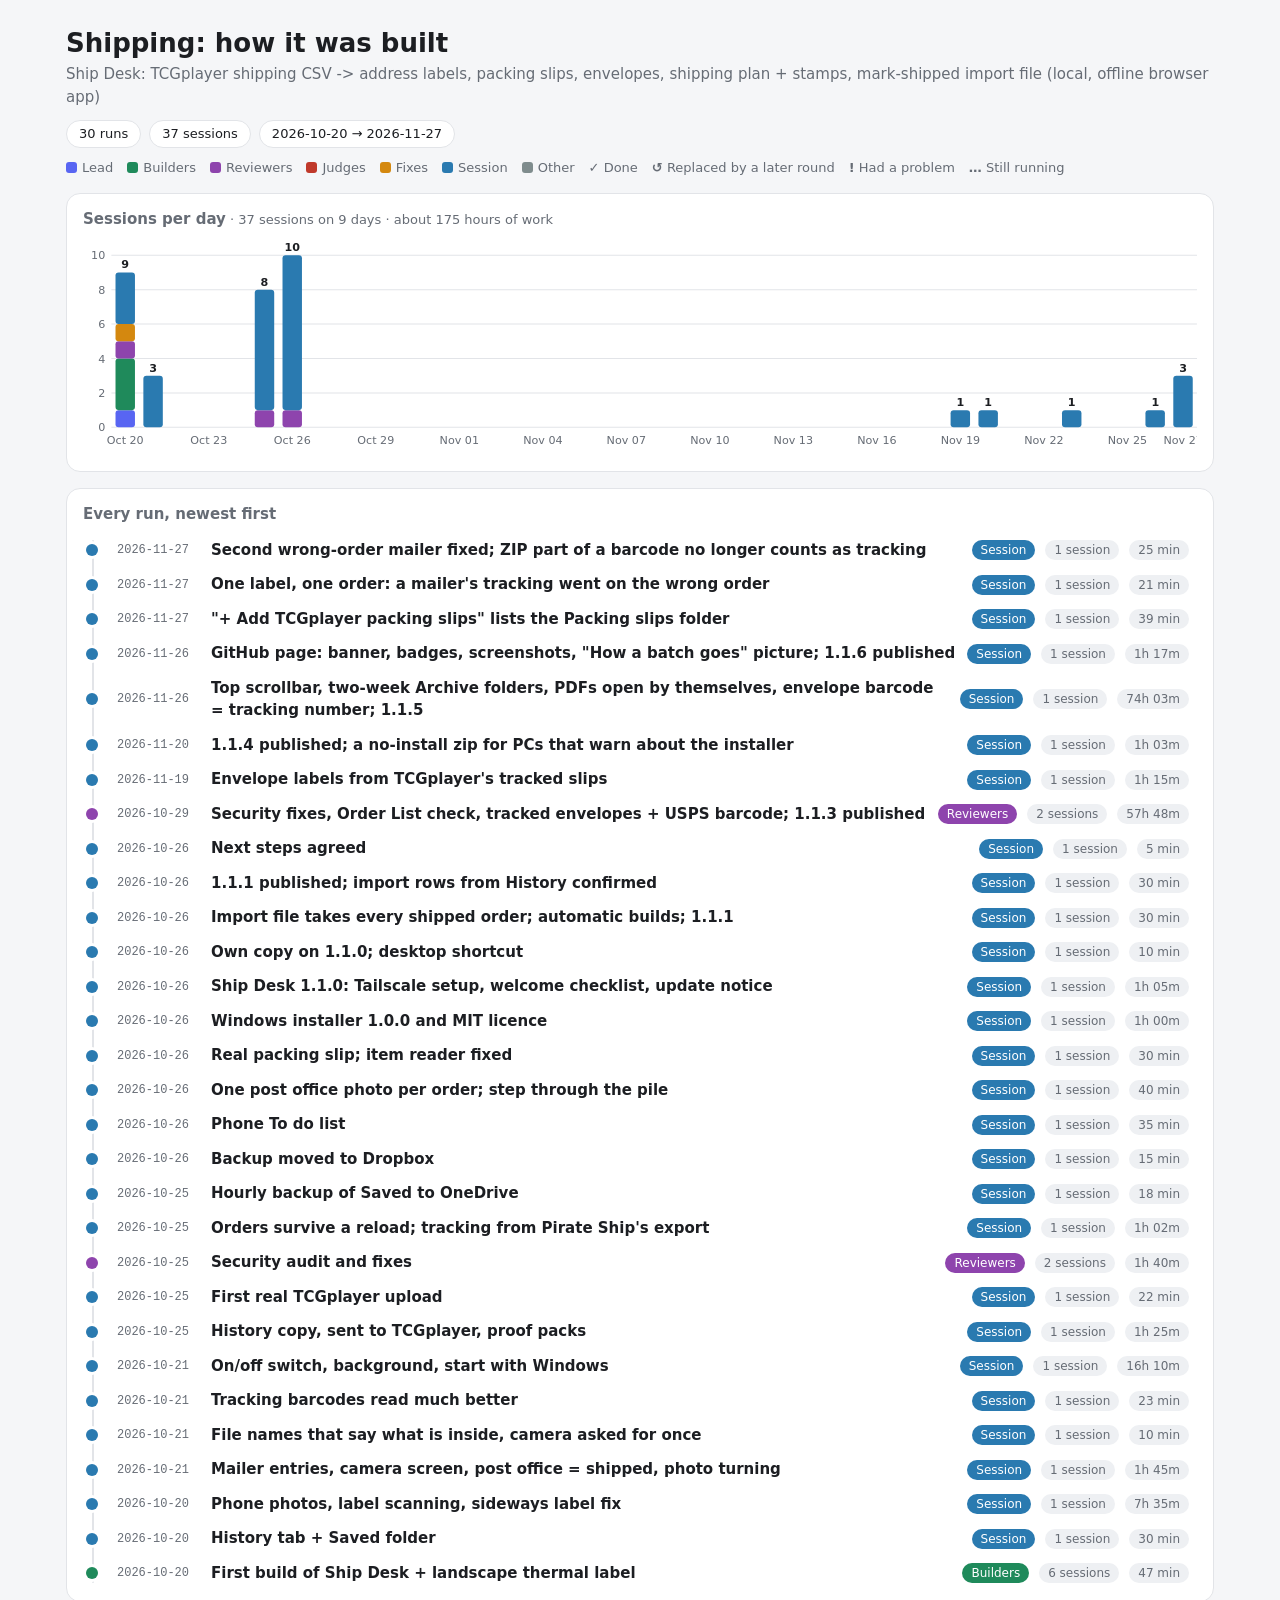
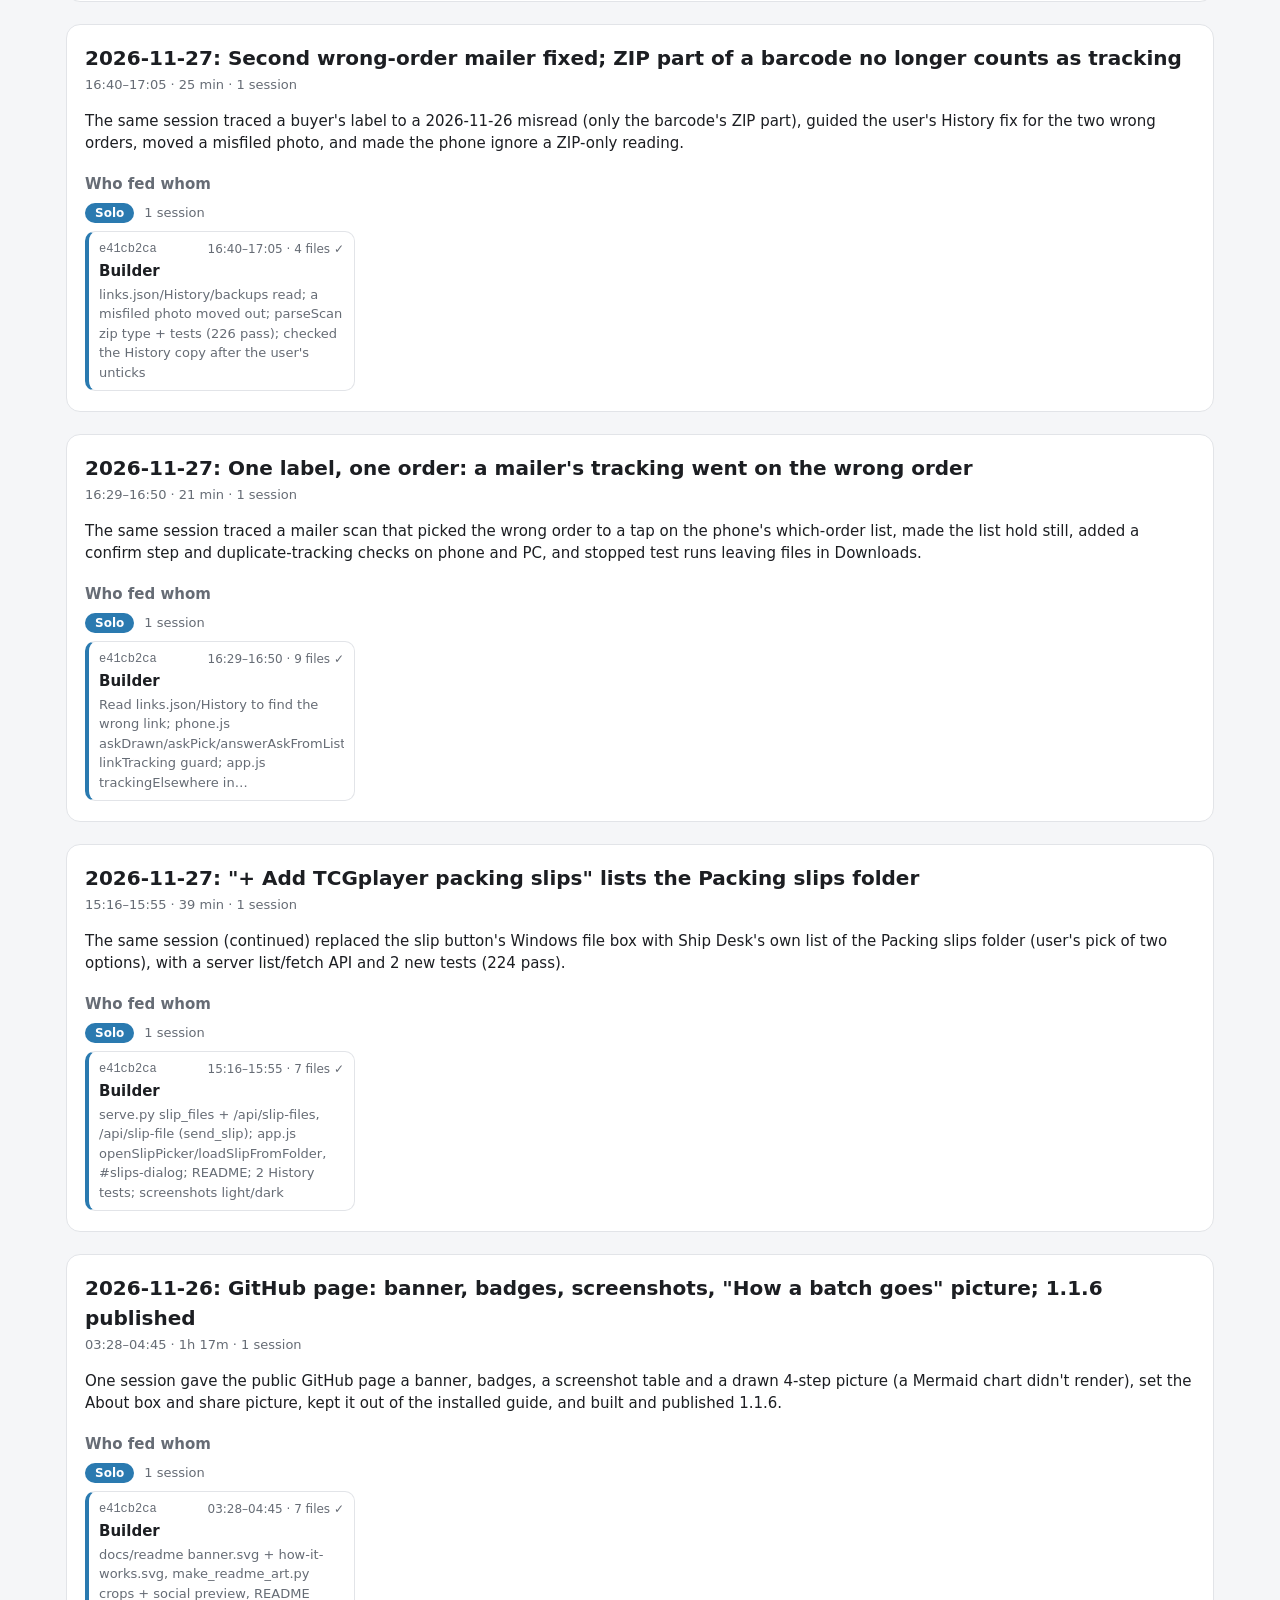
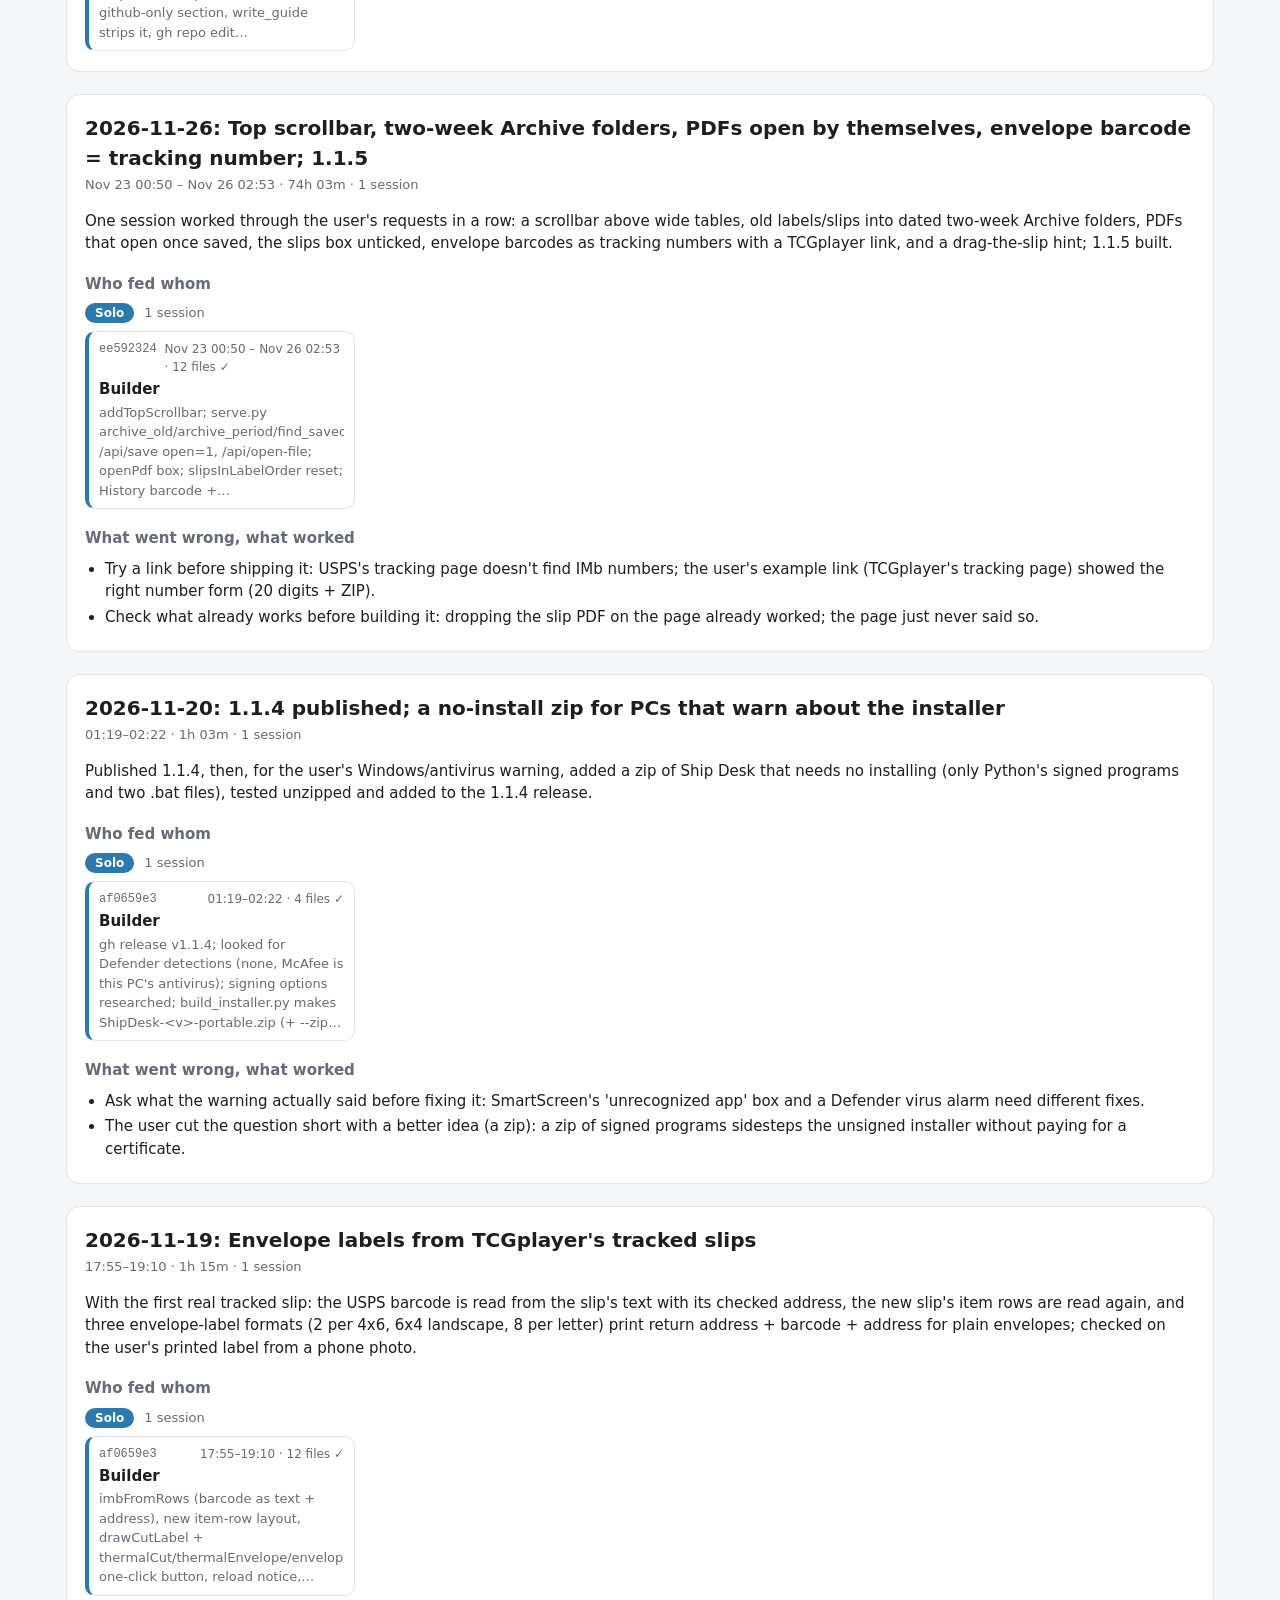
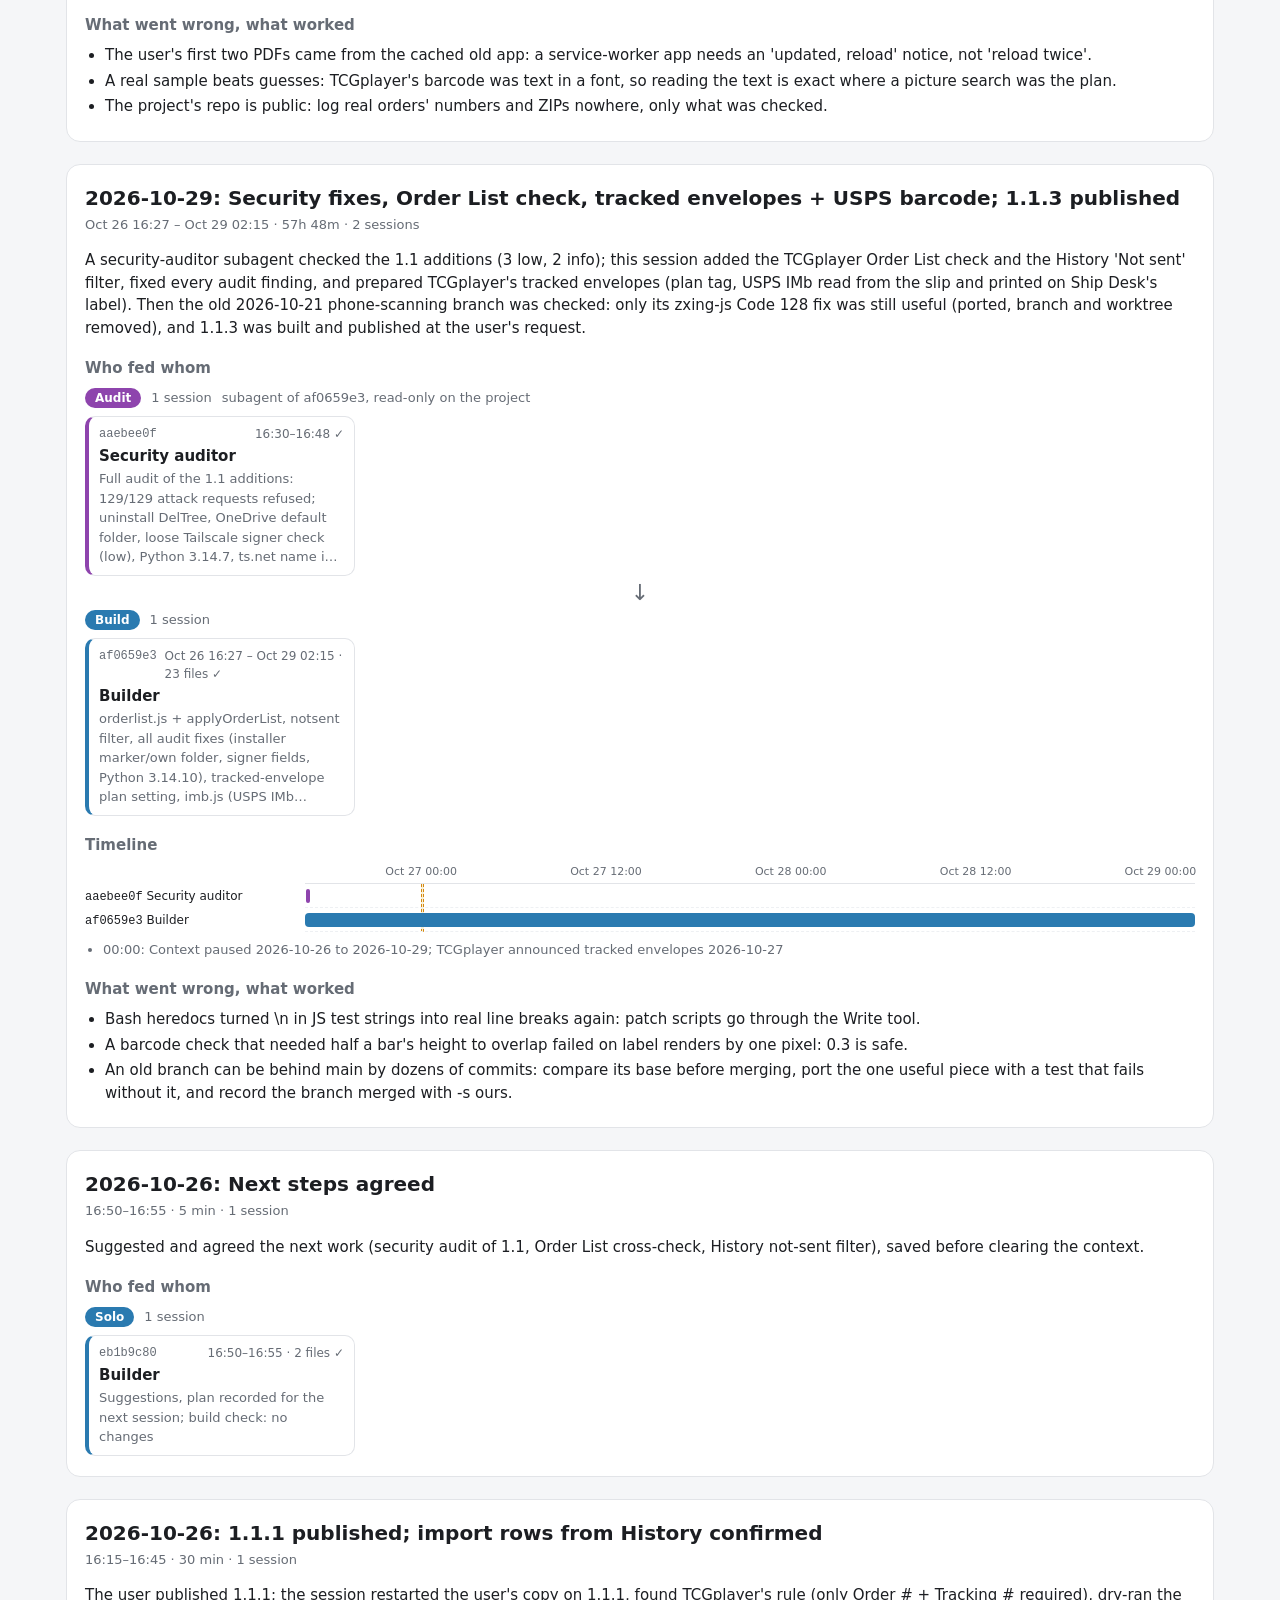
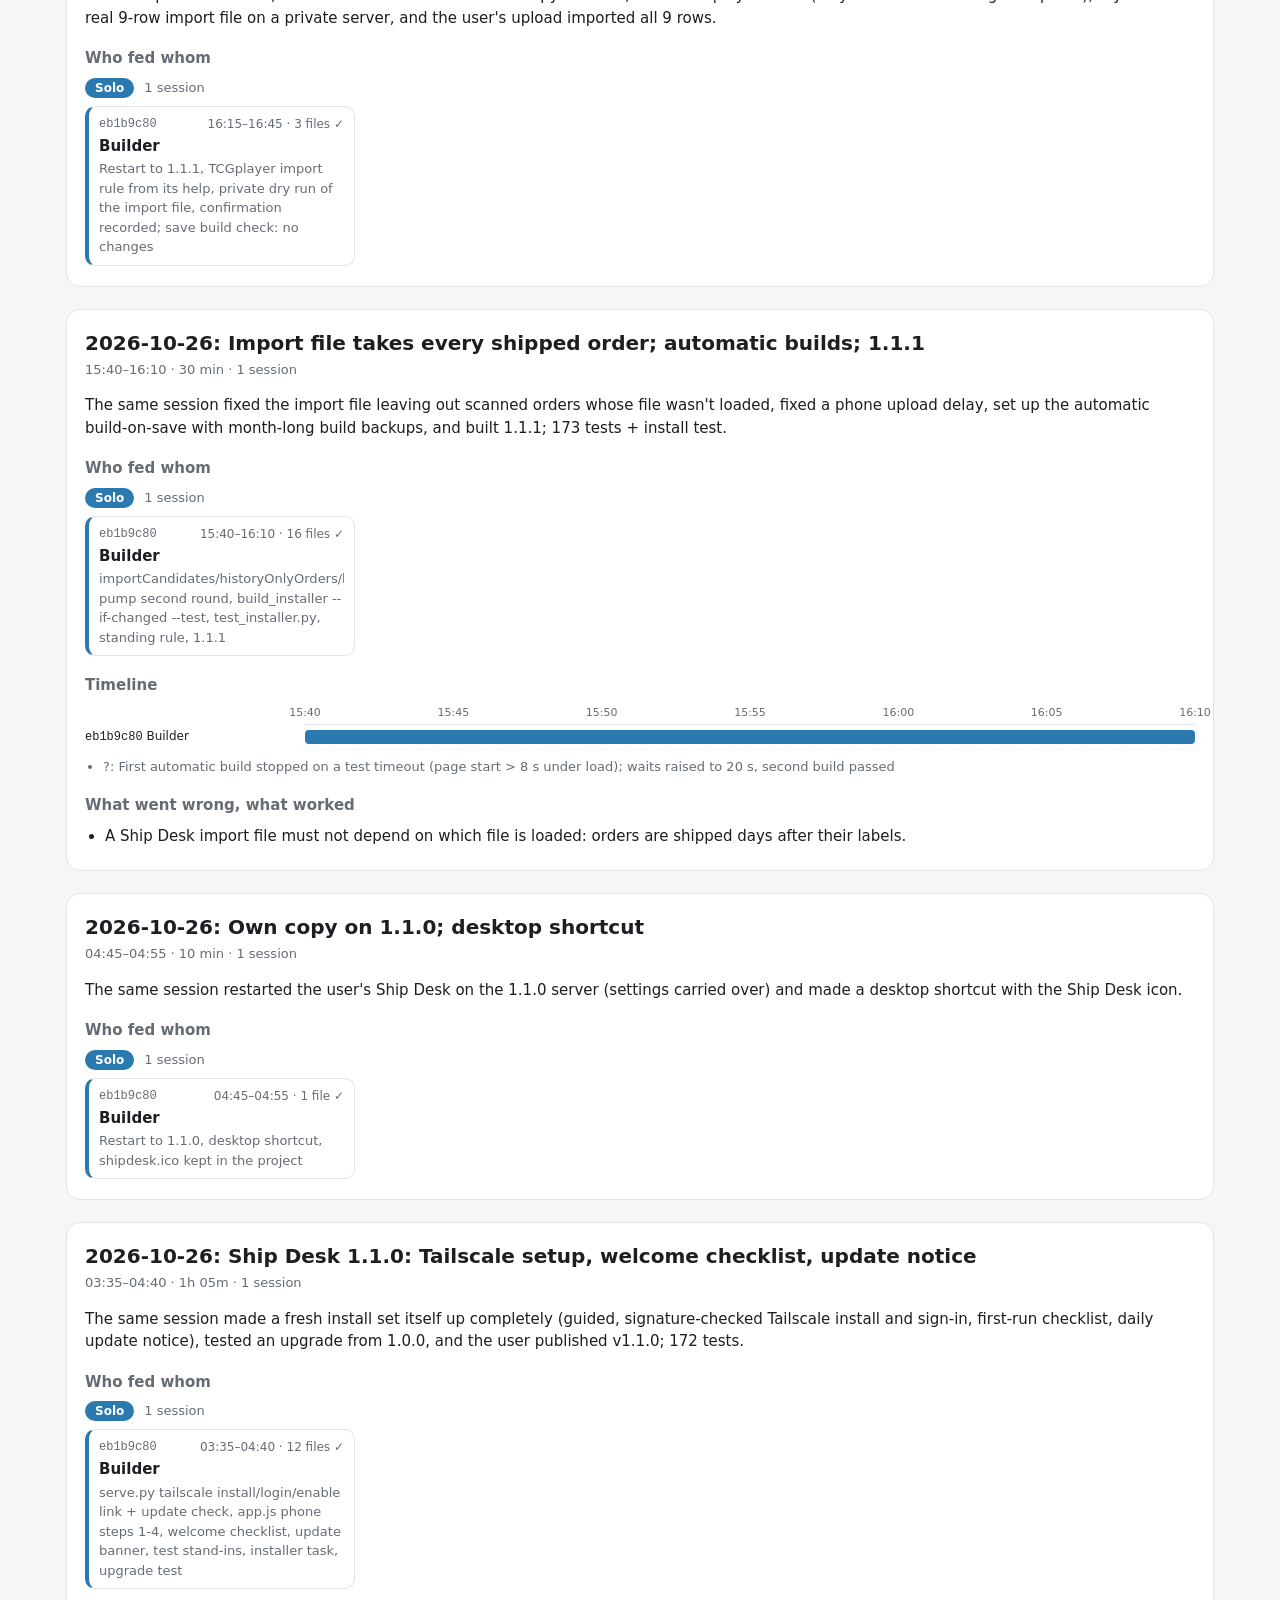
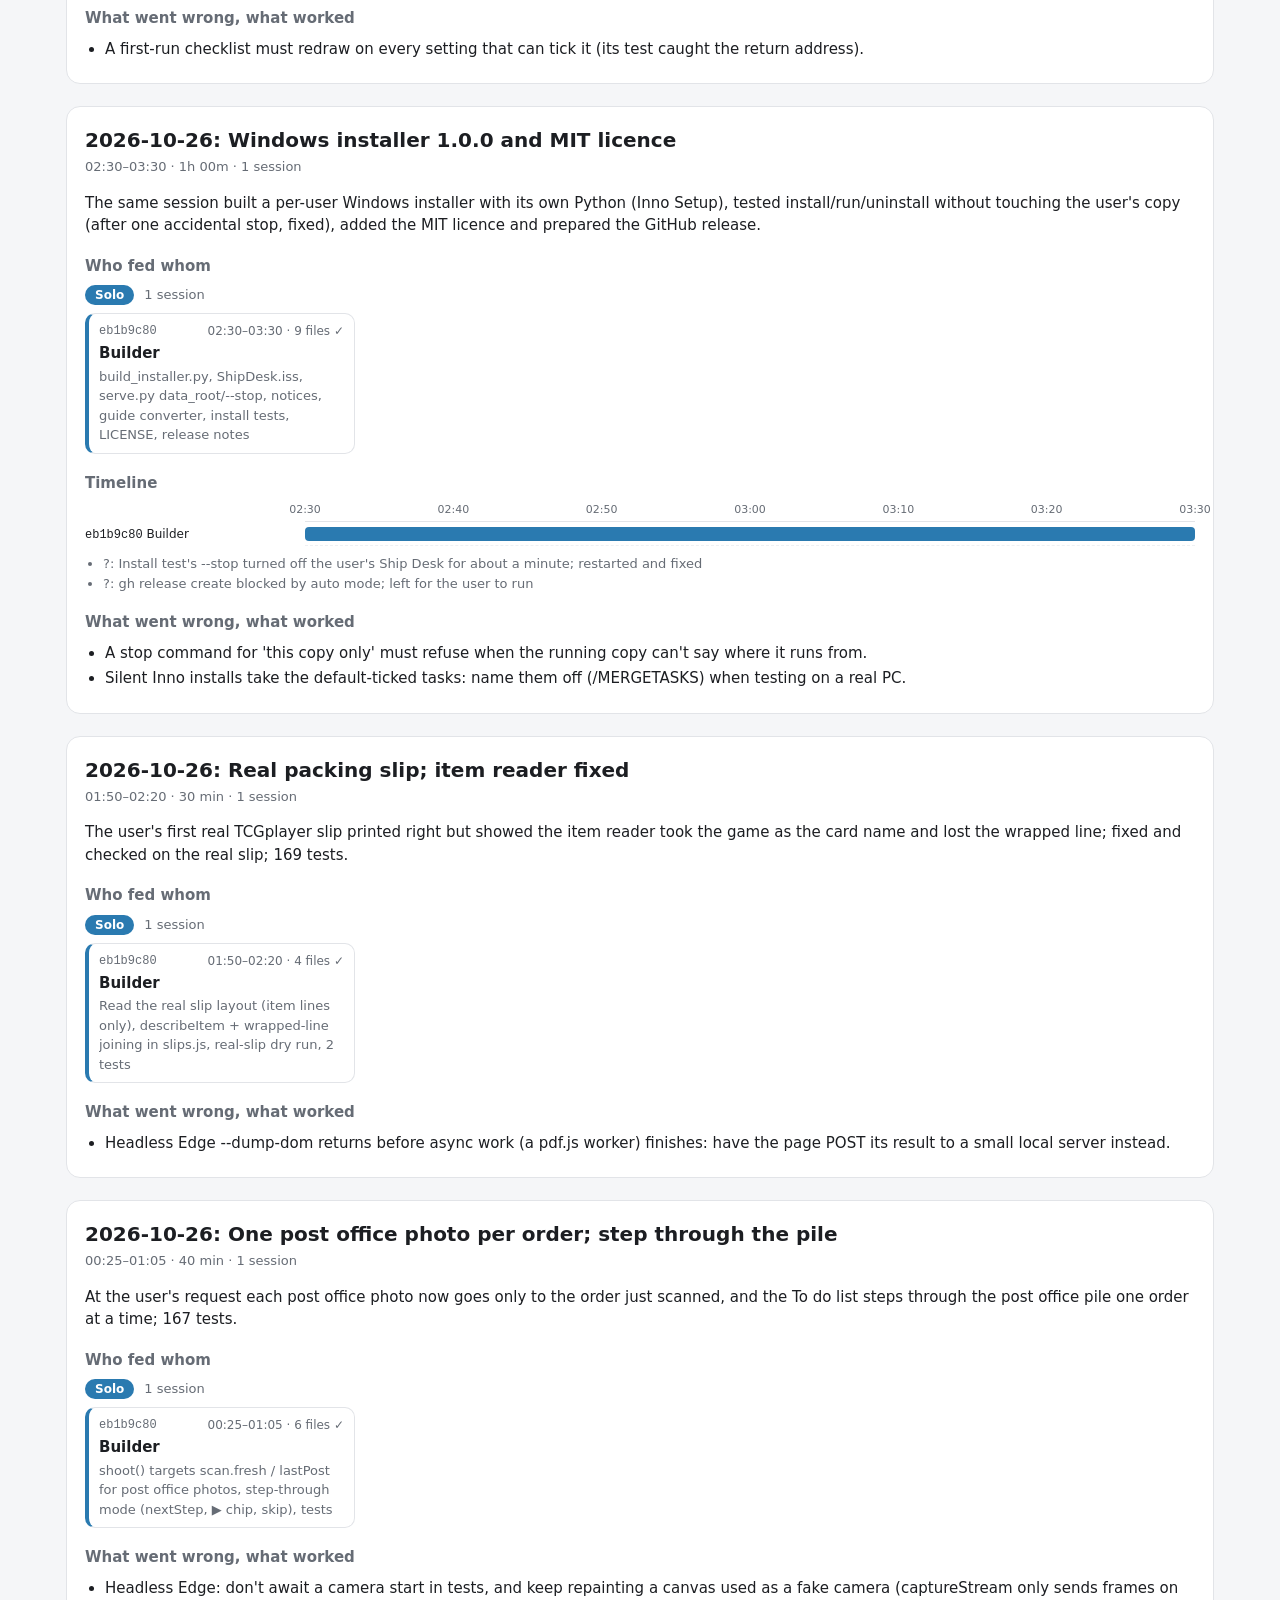
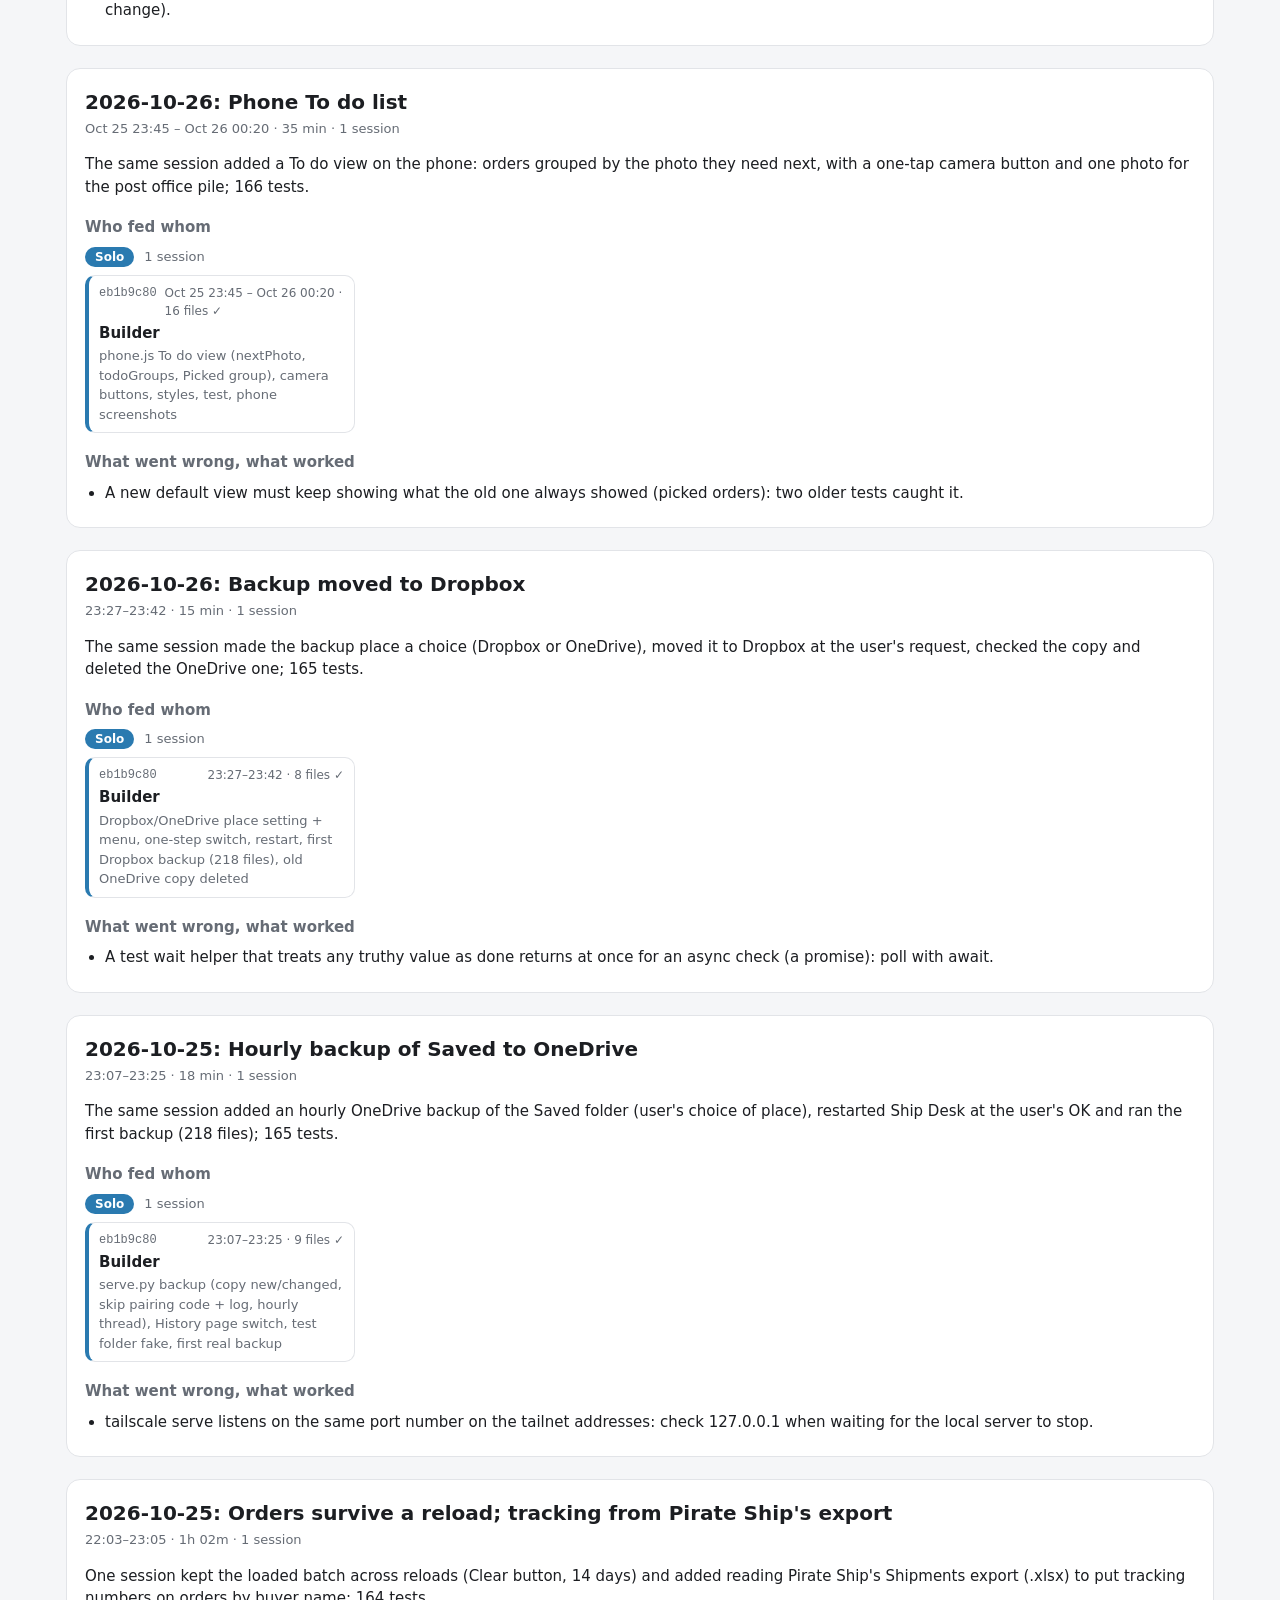
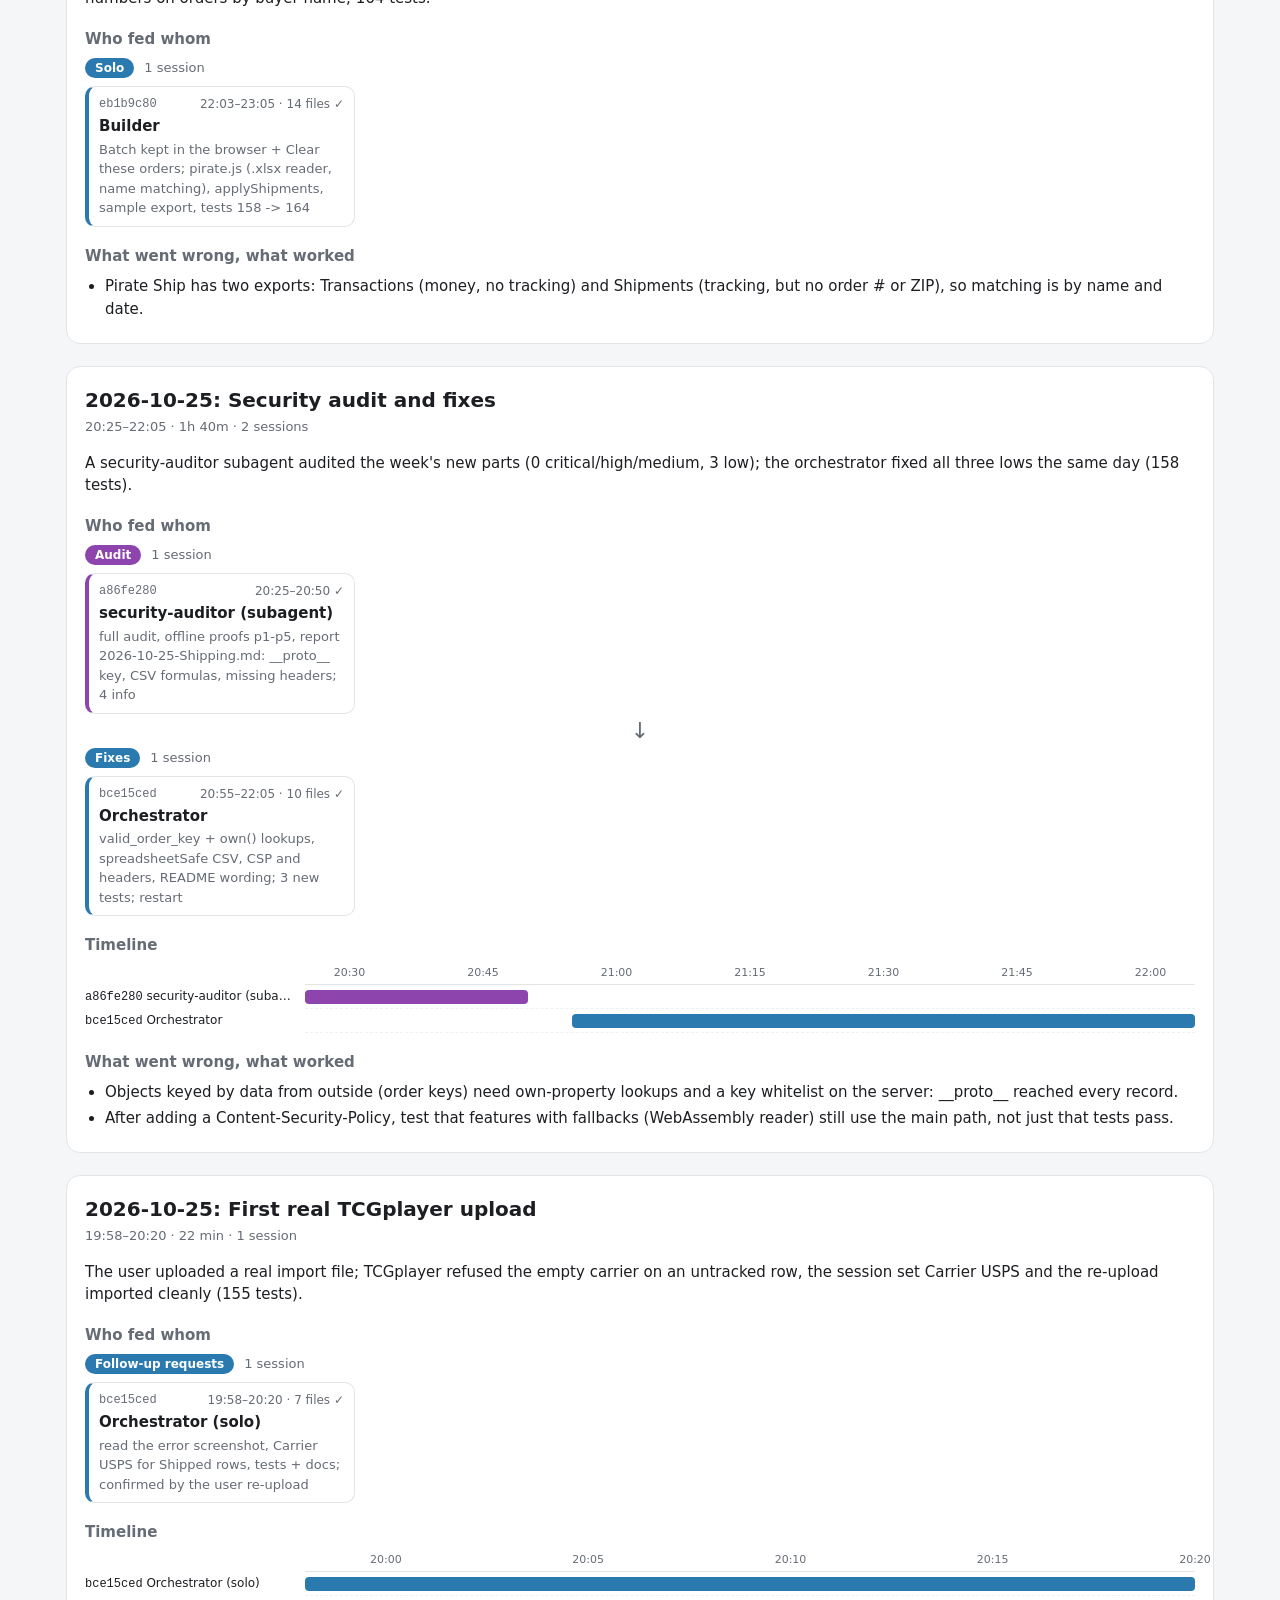
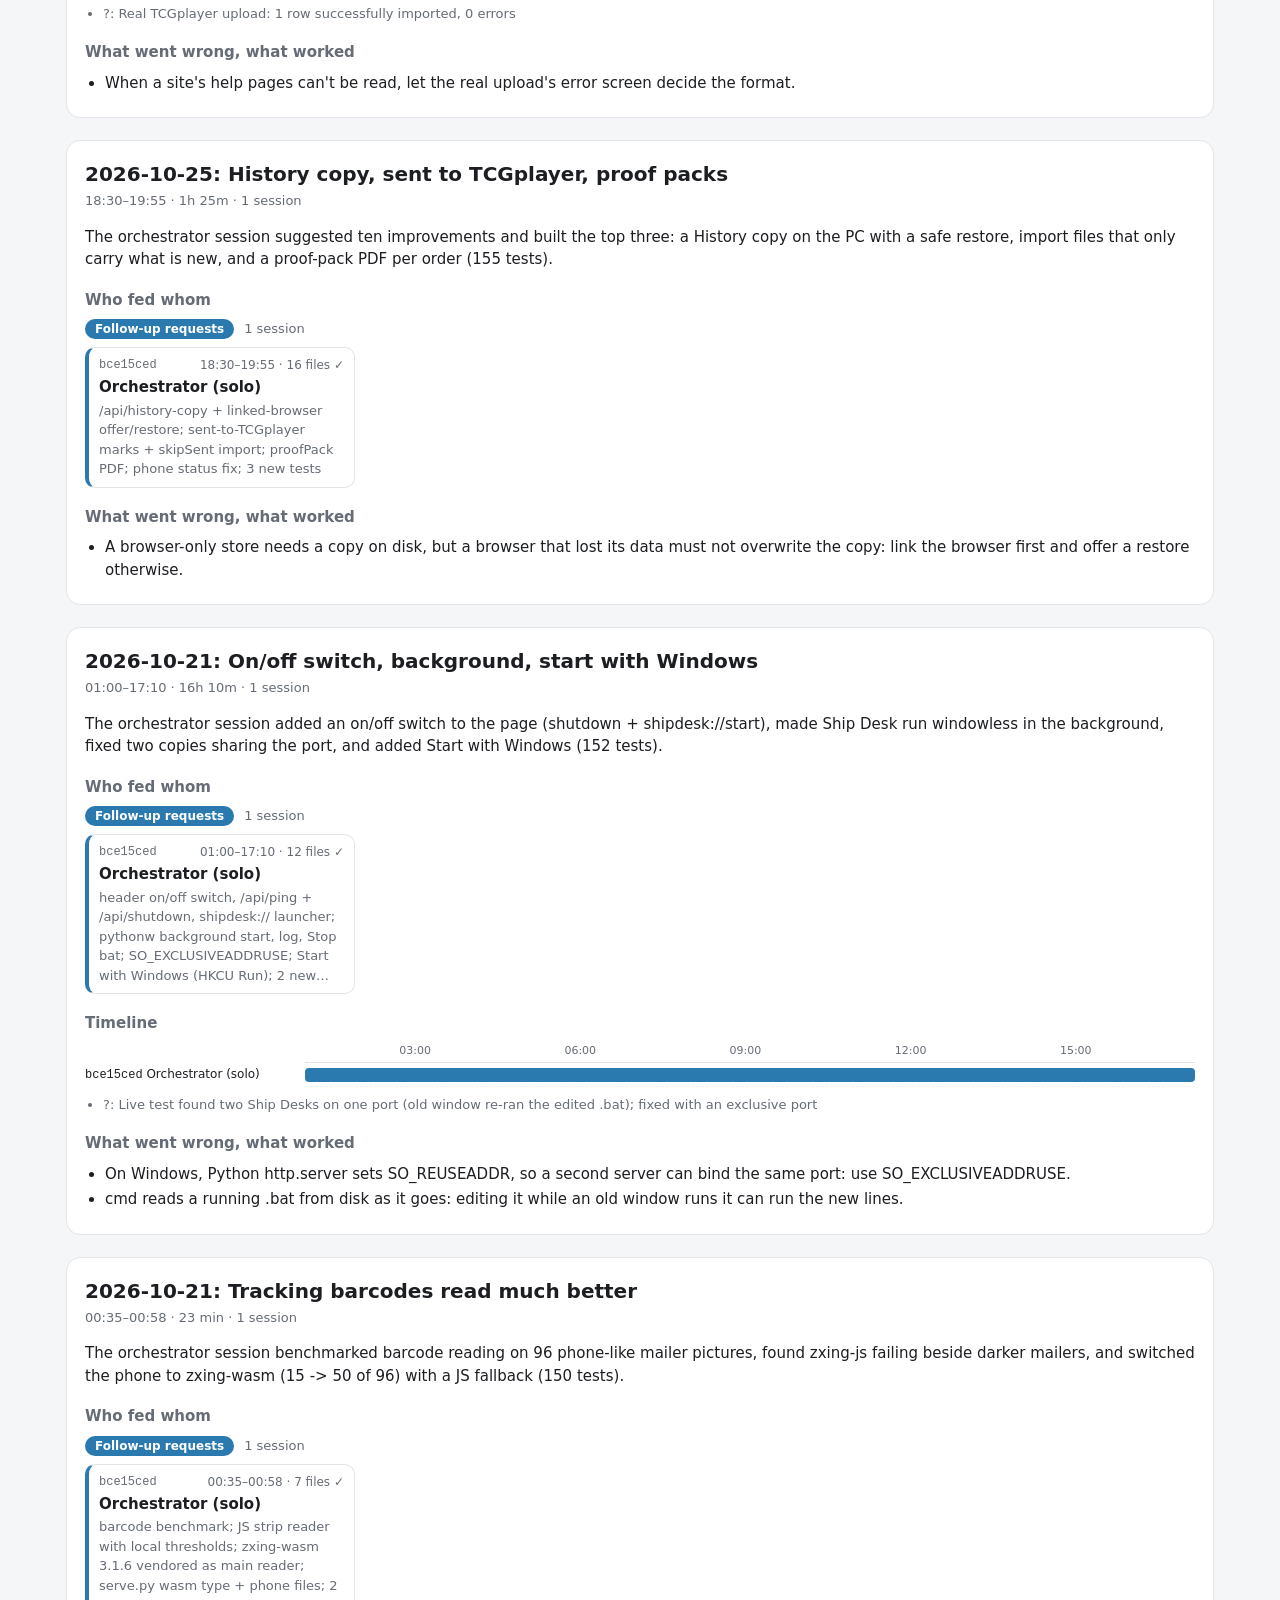
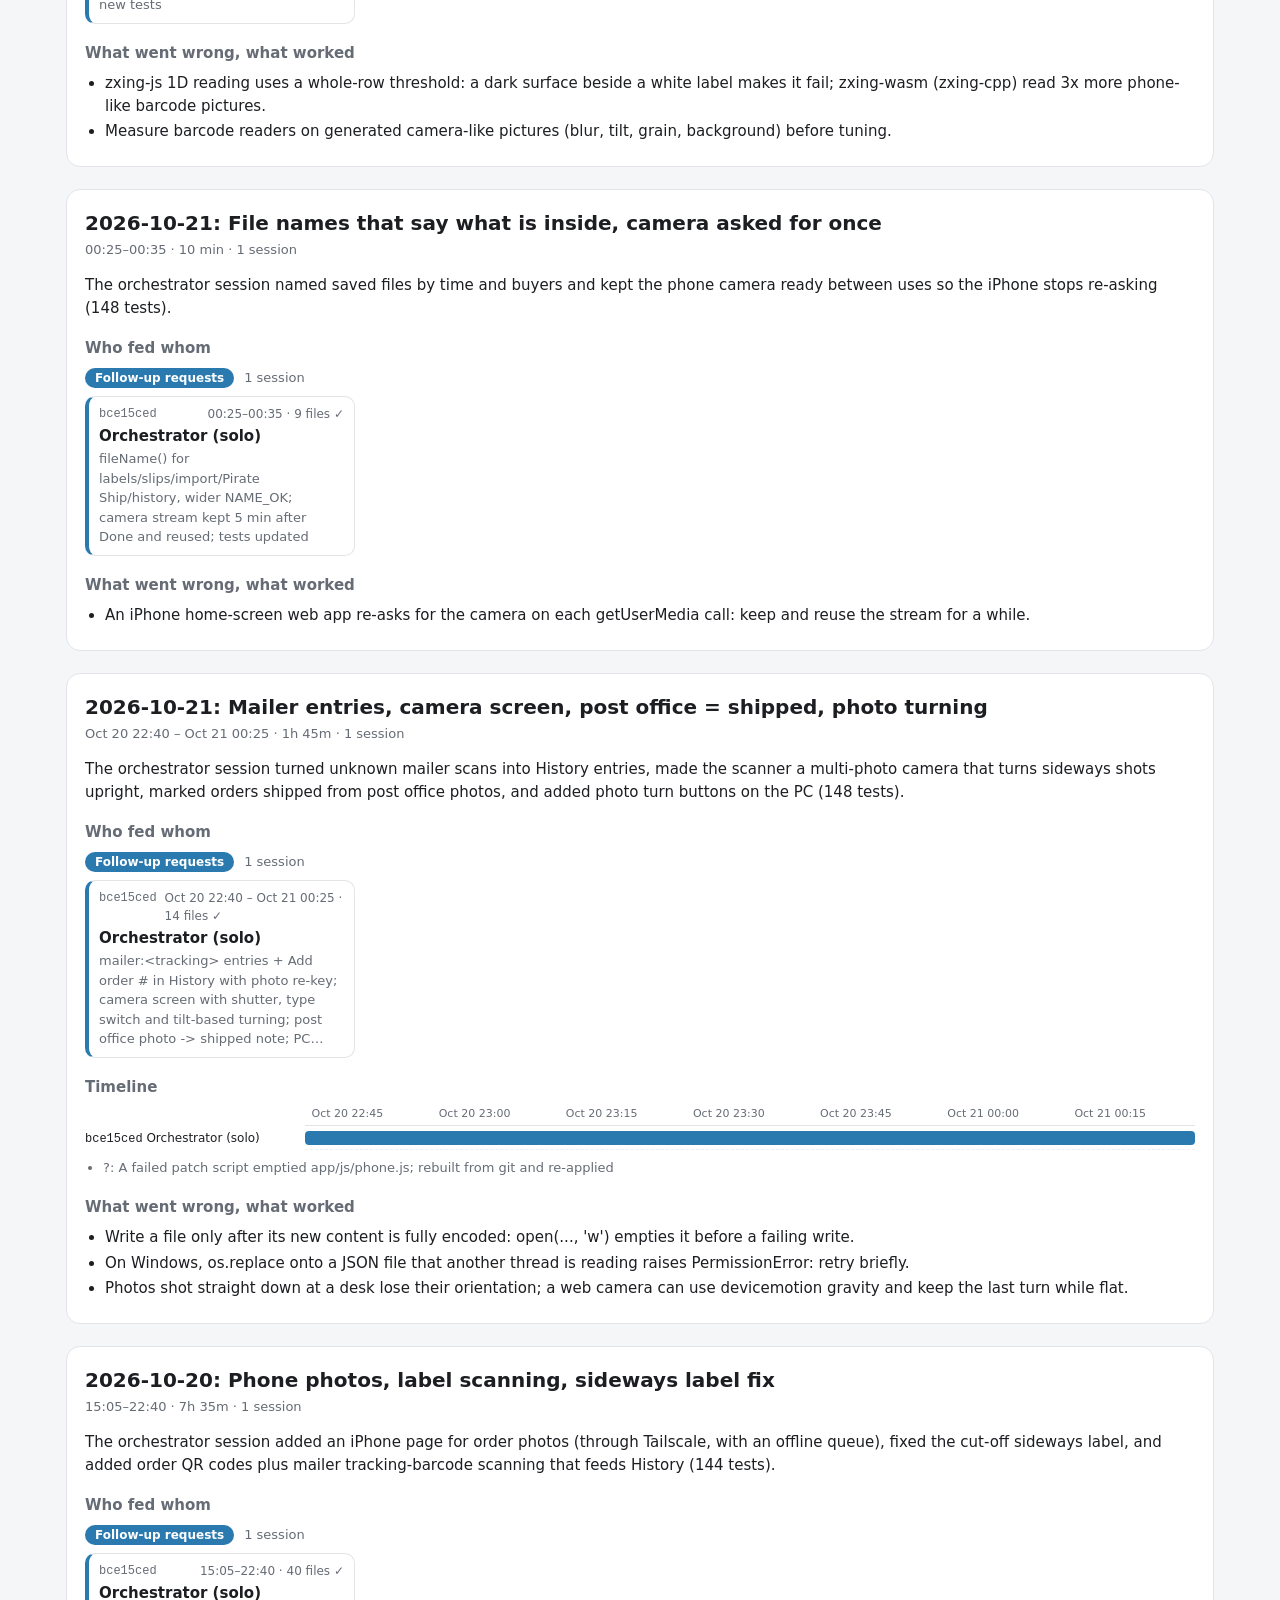
==== commit 43dc7640: "Save progress 2026-11-27: one label, one order; ZIP part no longer counts as tracking; 1.1.10 - Phon" ====
--- a/WORKFLOW.html
+++ b/WORKFLOW.html
@@ -66,11 +66,11 @@
 <body><div class="wrap">
 <h1>Shipping: how it was built</h1>
 <div class="muted">Ship Desk: TCGplayer shipping CSV -&gt; address labels, packing slips, envelopes, shipping plan + stamps, mark-shipped import file (local, offline browser app)</div>
-<div class="chips"><span class="chip">28 runs</span><span class="chip">35 sessions</span><span class="chip">2026-10-20 → 2026-11-27</span></div>
+<div class="chips"><span class="chip">30 runs</span><span class="chip">37 sessions</span><span class="chip">2026-10-20 → 2026-11-27</span></div>
 <div class="legend"><span><span class="sw" style="background:var(--lead)"></span>Lead</span><span><span class="sw" style="background:var(--build)"></span>Builders</span><span><span class="sw" style="background:var(--review)"></span>Reviewers</span><span><span class="sw" style="background:var(--judge)"></span>Judges</span><span><span class="sw" style="background:var(--fix)"></span>Fixes</span><span><span class="sw" style="background:var(--solo)"></span>Session</span><span><span class="sw" style="background:var(--other)"></span>Other</span><span><b>✓</b> Done</span><span><b>↺</b> Replaced by a later round</span><span><b>!</b> Had a problem</span><span><b>…</b> Still running</span></div>
-<div class="panel chart"><h3 style="margin-top:0">Sessions per day<span class="muted small" style="font-weight:400"> · 35 sessions on 9 days · about 174 hours of work</span></h3><svg viewBox="0 0 1100 220" role="img" aria-label="Sessions per day"><line class="grid" x1="28" x2="1100" y1="186.0" y2="186.0"/><text class="lbl" x="22" y="190.0" text-anchor="end">0</text><line class="grid" x1="28" x2="1100" y1="152.0" y2="152.0"/><text class="lbl" x="22" y="156.0" text-anchor="end">2</text><line class="grid" x1="28" x2="1100" y1="118.0" y2="118.0"/><text class="lbl" x="22" y="122.0" text-anchor="end">4</text><line class="grid" x1="28" x2="1100" y1="84.0" y2="84.0"/><text class="lbl" x="22" y="88.0" text-anchor="end">6</text><line class="grid" x1="28" x2="1100" y1="50.0" y2="50.0"/><text class="lbl" x="22" y="54.0" text-anchor="end">8</text><line class="grid" x1="28" x2="1100" y1="16.0" y2="16.0"/><text class="lbl" x="22" y="20.0" text-anchor="end">10</text><rect x="32.1" y="169.0" width="19.2" height="17.0" rx="3" fill="var(--lead)"><title>2026-10-20: 1 lead</title></rect><rect x="32.1" y="118.0" width="19.2" height="51.0" rx="3" fill="var(--build)"><title>2026-10-20: 3 builders</title></rect><rect x="32.1" y="101.0" width="19.2" height="17.0" rx="3" fill="var(--review)"><title>2026-10-20: 1 reviewers</title></rect><rect x="32.1" y="84.0" width="19.2" height="17.0" rx="3" fill="var(--fix)"><title>2026-10-20: 1 fixes</title></rect><rect x="32.1" y="33.0" width="19.2" height="51.0" rx="3" fill="var(--solo)"><title>2026-10-20: 3 session</title></rect><text class="num" x="41.7" y="29.0" text-anchor="middle">9</text><text class="lbl" x="41.7" y="202" text-anchor="middle">Oct 20</text><rect x="59.6" y="135.0" width="19.2" height="51.0" rx="3" fill="var(--solo)"><title>2026-10-21: 3 session</title></rect><text class="num" x="69.2" y="131.0" text-anchor="middle">3</text><text class="lbl" x="124.2" y="202" text-anchor="middle">Oct 23</text><rect x="169.6" y="169.0" width="19.2" height="17.0" rx="3" fill="var(--review)"><title>2026-10-25: 1 reviewers</title></rect><rect x="169.6" y="50.0" width="19.2" height="119.0" rx="3" fill="var(--solo)"><title>2026-10-25: 7 session</title></rect><text class="num" x="179.2" y="46.0" text-anchor="middle">8</text><rect x="197.0" y="169.0" width="19.2" height="17.0" rx="3" fill="var(--review)"><title>2026-10-26: 1 reviewers</title></rect><rect x="197.0" y="16.0" width="19.2" height="153.0" rx="3" fill="var(--solo)"><title>2026-10-26: 9 session</title></rect><text class="num" x="206.7" y="12.0" text-anchor="middle">10</text><text class="lbl" x="206.7" y="202" text-anchor="middle">Oct 26</text><text class="lbl" x="289.1" y="202" text-anchor="middle">Oct 29</text><text class="lbl" x="371.6" y="202" text-anchor="middle">Nov 01</text><text class="lbl" x="454.1" y="202" text-anchor="middle">Nov 04</text><text class="lbl" x="536.5" y="202" text-anchor="middle">Nov 07</text><text class="lbl" x="619.0" y="202" text-anchor="middle">Nov 10</text><text class="lbl" x="701.4" y="202" text-anchor="middle">Nov 13</text><text class="lbl" x="783.9" y="202" text-anchor="middle">Nov 16</text><rect x="856.7" y="169.0" width="19.2" height="17.0" rx="3" fill="var(--solo)"><title>2026-11-19: 1 session</title></rect><text class="num" x="866.4" y="165.0" text-anchor="middle">1</text><text class="lbl" x="866.4" y="202" text-anchor="middle">Nov 19</text><rect x="884.2" y="169.0" width="19.2" height="17.0" rx="3" fill="var(--solo)"><title>2026-11-20: 1 session</title></rect><text class="num" x="893.8" y="165.0" text-anchor="middle">1</text><text class="lbl" x="948.8" y="202" text-anchor="middle">Nov 22</text><rect x="966.7" y="169.0" width="19.2" height="17.0" rx="3" fill="var(--solo)"><title>2026-11-23: 1 session</title></rect><text class="num" x="976.3" y="165.0" text-anchor="middle">1</text><text class="lbl" x="1031.3" y="202" text-anchor="middle">Nov 25</text><rect x="1049.1" y="169.0" width="19.2" height="17.0" rx="3" fill="var(--solo)"><title>2026-11-26: 1 session</title></rect><text class="num" x="1058.8" y="165.0" text-anchor="middle">1</text><rect x="1076.6" y="169.0" width="19.2" height="17.0" rx="3" fill="var(--solo)"><title>2026-11-27: 1 session</title></rect><text class="num" x="1086.3" y="165.0" text-anchor="middle">1</text><text class="lbl" x="1086.3" y="202" text-anchor="middle">Nov 27</text></svg></div>
-<div class="panel"><h3 style="margin-top:0">Every run, newest first</h3><nav class="tl"><a href="#run0" style="--k:var(--solo)"><span class="dot"></span><span class="date">2026-11-27</span><span class="t">&quot;+ Add TCGplayer packing slips&quot; lists the Packing slips folder</span><span class="tag k">Session</span><span class="tag">1 session</span><span class="tag">39 min</span></a><a href="#run1" style="--k:var(--solo)"><span class="dot"></span><span class="date">2026-11-26</span><span class="t">GitHub page: banner, badges, screenshots, &quot;How a batch goes&quot; picture; 1.1.6 published</span><span class="tag k">Session</span><span class="tag">1 session</span><span class="tag">1h 17m</span></a><a href="#run2" style="--k:var(--solo)"><span class="dot"></span><span class="date">2026-11-26</span><span class="t">Top scrollbar, two-week Archive folders, PDFs open by themselves, envelope barcode = tracking number; 1.1.5</span><span class="tag k">Session</span><span class="tag">1 session</span><span class="tag">74h 03m</span></a><a href="#run3" style="--k:var(--solo)"><span class="dot"></span><span class="date">2026-11-20</span><span class="t">1.1.4 published; a no-install zip for PCs that warn about the installer</span><span class="tag k">Session</span><span class="tag">1 session</span><span class="tag">1h 03m</span></a><a href="#run4" style="--k:var(--solo)"><span class="dot"></span><span class="date">2026-11-19</span><span class="t">Envelope labels from TCGplayer&#x27;s tracked slips</span><span class="tag k">Session</span><span class="tag">1 session</span><span class="tag">1h 15m</span></a><a href="#run5" style="--k:var(--review)"><span class="dot"></span><span class="date">2026-10-29</span><span class="t">Security fixes, Order List check, tracked envelopes + USPS barcode; 1.1.3 published</span><span class="tag k">Reviewers</span><span class="tag">2 sessions</span><span class="tag">57h 48m</span></a><a href="#run6" style="--k:var(--solo)"><span class="dot"></span><span class="date">2026-10-26</span><span class="t">Next steps agreed</span><span class="tag k">Session</span><span class="tag">1 session</span><span class="tag">5 min</span></a><a href="#run7" style="--k:var(--solo)"><span class="dot"></span><span class="date">2026-10-26</span><span class="t">1.1.1 published; import rows from History confirmed</span><span class="tag k">Session</span><span class="tag">1 session</span><span class="tag">30 min</span></a><a href="#run8" style="--k:var(--solo)"><span class="dot"></span><span class="date">2026-10-26</span><span class="t">Import file takes every shipped order; automatic builds; 1.1.1</span><span class="tag k">Session</span><span class="tag">1 session</span><span class="tag">30 min</span></a><a href="#run9" style="--k:var(--solo)"><span class="dot"></span><span class="date">2026-10-26</span><span class="t">Own copy on 1.1.0; desktop shortcut</span><span class="tag k">Session</span><span class="tag">1 session</span><span class="tag">10 min</span></a><a href="#run10" style="--k:var(--solo)"><span class="dot"></span><span class="date">2026-10-26</span><span class="t">Ship Desk 1.1.0: Tailscale setup, welcome checklist, update notice</span><span class="tag k">Session</span><span class="tag">1 session</span><span class="tag">1h 05m</span></a><a href="#run11" style="--k:var(--solo)"><span class="dot"></span><span class="date">2026-10-26</span><span class="t">Windows installer 1.0.0 and MIT licence</span><span class="tag k">Session</span><span class="tag">1 session</span><span class="tag">1h 00m</span></a><a href="#run12" style="--k:var(--solo)"><span class="dot"></span><span class="date">2026-10-26</span><span class="t">Real packing slip; item reader fixed</span><span class="tag k">Session</span><span class="tag">1 session</span><span class="tag">30 min</span></a><a href="#run13" style="--k:var(--solo)"><span class="dot"></span><span class="date">2026-10-26</span><span class="t">One post office photo per order; step through the pile</span><span class="tag k">Session</span><span class="tag">1 session</span><span class="tag">40 min</span></a><a href="#run14" style="--k:var(--solo)"><span class="dot"></span><span class="date">2026-10-26</span><span class="t">Phone To do list</span><span class="tag k">Session</span><span class="tag">1 session</span><span class="tag">35 min</span></a><a href="#run15" style="--k:var(--solo)"><span class="dot"></span><span class="date">2026-10-26</span><span class="t">Backup moved to Dropbox</span><span class="tag k">Session</span><span class="tag">1 session</span><span class="tag">15 min</span></a><a href="#run16" style="--k:var(--solo)"><span class="dot"></span><span class="date">2026-10-25</span><span class="t">Hourly backup of Saved to OneDrive</span><span class="tag k">Session</span><span class="tag">1 session</span><span class="tag">18 min</span></a><a href="#run17" style="--k:var(--solo)"><span class="dot"></span><span class="date">2026-10-25</span><span class="t">Orders survive a reload; tracking from Pirate Ship&#x27;s export</span><span class="tag k">Session</span><span class="tag">1 session</span><span class="tag">1h 02m</span></a><a href="#run18" style="--k:var(--review)"><span class="dot"></span><span class="date">2026-10-25</span><span class="t">Security audit and fixes</span><span class="tag k">Reviewers</span><span class="tag">2 sessions</span><span class="tag">1h 40m</span></a><a href="#run19" style="--k:var(--solo)"><span class="dot"></span><span class="date">2026-10-25</span><span class="t">First real TCGplayer upload</span><span class="tag k">Session</span><span class="tag">1 session</span><span class="tag">22 min</span></a><a href="#run20" style="--k:var(--solo)"><span class="dot"></span><span class="date">2026-10-25</span><span class="t">History copy, sent to TCGplayer, proof packs</span><span class="tag k">Session</span><span class="tag">1 session</span><span class="tag">1h 25m</span></a><a href="#run21" style="--k:var(--solo)"><span class="dot"></span><span class="date">2026-10-21</span><span class="t">On/off switch, background, start with Windows</span><span class="tag k">Session</span><span class="tag">1 session</span><span class="tag">16h 10m</span></a><a href="#run22" style="--k:var(--solo)"><span class="dot"></span><span class="date">2026-10-21</span><span class="t">Tracking barcodes read much better</span><span class="tag k">Session</span><span class="tag">1 session</span><span class="tag">23 min</span></a><a href="#run23" style="--k:var(--solo)"><span class="dot"></span><span class="date">2026-10-21</span><span class="t">File names that say what is inside, camera asked for once</span><span class="tag k">Session</span><span class="tag">1 session</span><span class="tag">10 min</span></a><a href="#run24" style="--k:var(--solo)"><span class="dot"></span><span class="date">2026-10-21</span><span class="t">Mailer entries, camera screen, post office = shipped, photo turning</span><span class="tag k">Session</span><span class="tag">1 session</span><span class="tag">1h 45m</span></a><a href="#run25" style="--k:var(--solo)"><span class="dot"></span><span class="date">2026-10-20</span><span class="t">Phone photos, label scanning, sideways label fix</span><span class="tag k">Session</span><span class="tag">1 session</span><span class="tag">7h 35m</span></a><a href="#run26" style="--k:var(--solo)"><span class="dot"></span><span class="date">2026-10-20</span><span class="t">History tab + Saved folder</span><span class="tag k">Session</span><span class="tag">1 session</span><span class="tag">30 min</span></a><a href="#run27" style="--k:var(--build)"><span class="dot"></span><span class="date">2026-10-20</span><span class="t">First build of Ship Desk + landscape thermal label</span><span class="tag k">Builders</span><span class="tag">6 sessions</span><span class="tag">47 min</span></a></nav></div>
-<section class="run" id="run0"><h2>2026-11-27: &quot;+ Add TCGplayer packing slips&quot; lists the Packing slips folder</h2><div class="muted small">15:16–15:55 · 39 min · 1 session</div><p>The same session (continued) replaced the slip button&#x27;s Windows file box with Ship Desk&#x27;s own list of the Packing slips folder (user&#x27;s pick of two options), with a server list/fetch API and 2 new tests (224 pass).</p><h3>Who fed whom</h3><div class="stage"><div class="stage-head"><span class="pill" style="background:var(--solo)">Solo</span><span class="muted small">1 session</span></div><div class="boxes"><div class="box done" style="--k:var(--solo)" title="serve.py slip_files + /api/slip-files, /api/slip-file (send_slip); app.js openSlipPicker/loadSlipFromFolder, #slips-dialog; README; 2 History tests; screenshots light/dark"><div class="top"><span class="id">e41cb2ca</span><span>15:16–15:55 · 7 files <span class="badge" title="Done">✓</span></span></div><div class="role">Builder</div><div class="did">serve.py slip_files + /api/slip-files, /api/slip-file (send_slip); app.js openSlipPicker/loadSlipFromFolder, #slips-dialog; README; 2 History tests; screenshots light/dark</div></div></div></div></section><section class="run" id="run1"><h2>2026-11-26: GitHub page: banner, badges, screenshots, &quot;How a batch goes&quot; picture; 1.1.6 published</h2><div class="muted small">03:28–04:45 · 1h 17m · 1 session</div><p>One session gave the public GitHub page a banner, badges, a screenshot table and a drawn 4-step picture (a Mermaid chart didn&#x27;t render), set the About box and share picture, kept it out of the installed guide, and built and published 1.1.6.</p><h3>Who fed whom</h3><div class="stage"><div class="stage-head"><span class="pill" style="background:var(--solo)">Solo</span><span class="muted small">1 session</span></div><div class="boxes"><div class="box done" style="--k:var(--solo)" title="docs/readme banner.svg + how-it-works.svg, make_readme_art.py crops + social preview, README github-only section, write_guide strips it, gh repo edit description/topics; slop check clean; 1.1.6 built (222 tests, installer + zip tests) and published at the user&#x27;s request; user uploaded the social preview (checked via gh api)"><div class="top"><span class="id">e41cb2ca</span><span>03:28–04:45 · 7 files <span class="badge" title="Done">✓</span></span></div><div class="role">Builder</div><div class="did">docs/readme banner.svg + how-it-works.svg, make_readme_art.py crops + social preview, README github-only section, write_guide strips it, gh repo edit description/topics; slop check clean; 1.1.6 built (222 tests, installer + zip tests) and published at the user&#x27;s request; user uploaded the social preview (checked via gh api)</div></div></div></div></section><section class="run" id="run2"><h2>2026-11-26: Top scrollbar, two-week Archive folders, PDFs open by themselves, envelope barcode = tracking number; 1.1.5</h2><div class="muted small">Nov 23 00:50 – Nov 26 02:53 · 74h 03m · 1 session</div><p>One session worked through the user&#x27;s requests in a row: a scrollbar above wide tables, old labels/slips into dated two-week Archive folders, PDFs that open once saved, the slips box unticked, envelope barcodes as tracking numbers with a TCGplayer link, and a drag-the-slip hint; 1.1.5 built.</p><h3>Who fed whom</h3><div class="stage"><div class="stage-head"><span class="pill" style="background:var(--solo)">Solo</span><span class="muted small">1 session</span></div><div class="boxes"><div class="box done" style="--k:var(--solo)" title="addTopScrollbar; serve.py archive_old/archive_period/find_saved, /api/save open=1, /api/open-file; openPdf box; slipsInLabelOrder reset; History barcode + barcodeOf/recordBarcode/fillBarcodes, Track on TCGplayer; first envelope&#x27;s number read off its label PDF; 2 restarts; 222 tests; 1.1.5 built"><div class="top"><span class="id">ee592324</span><span>Nov 23 00:50 – Nov 26 02:53 · 12 files <span class="badge" title="Done">✓</span></span></div><div class="role">Builder</div><div class="did">addTopScrollbar; serve.py archive_old/archive_period/find_saved, /api/save open=1, /api/open-file; openPdf box; slipsInLabelOrder reset; History barcode + barcodeOf/recordBarcode/fillBarcodes, Track on TCGplayer; first envelope&#x27;s number read off its label PDF; 2 restarts; 222 tests; 1.1.5 built</div></div></div></div><h3>What went wrong, what worked</h3><ul class="lessons"><li>Try a link before shipping it: USPS&#x27;s tracking page doesn&#x27;t find IMb numbers; the user&#x27;s example link (TCGplayer&#x27;s tracking page) showed the right number form (20 digits + ZIP).</li><li>Check what already works before building it: dropping the slip PDF on the page already worked; the page just never said so.</li></ul></section><section class="run" id="run3"><h2>2026-11-20: 1.1.4 published; a no-install zip for PCs that warn about the installer</h2><div class="muted small">01:19–02:22 · 1h 03m · 1 session</div><p>Published 1.1.4, then, for the user&#x27;s Windows/antivirus warning, added a zip of Ship Desk that needs no installing (only Python&#x27;s signed programs and two .bat files), tested unzipped and added to the 1.1.4 release.</p><h3>Who fed whom</h3><div class="stage"><div class="stage-head"><span class="pill" style="background:var(--solo)">Solo</span><span class="muted small">1 session</span></div><div class="boxes"><div class="box done" style="--k:var(--solo)" title="gh release v1.1.4; looked for Defender detections (none, McAfee is this PC&#x27;s antivirus); signing options researched; build_installer.py makes ShipDesk-&lt;v&gt;-portable.zip (+ --zip-only), tools/test_portable.py 18 checks; zip uploaded"><div class="top"><span class="id">af0659e3</span><span>01:19–02:22 · 4 files <span class="badge" title="Done">✓</span></span></div><div class="role">Builder</div><div class="did">gh release v1.1.4; looked for Defender detections (none, McAfee is this PC&#x27;s antivirus); signing options researched; build_installer.py makes ShipDesk-&lt;v&gt;-portable.zip (+ --zip-only), tools/test_portable.py 18 checks; zip uploaded</div></div></div></div><h3>What went wrong, what worked</h3><ul class="lessons"><li>Ask what the warning actually said before fixing it: SmartScreen&#x27;s &#x27;unrecognized app&#x27; box and a Defender virus alarm need different fixes.</li><li>The user cut the question short with a better idea (a zip): a zip of signed programs sidesteps the unsigned installer without paying for a certificate.</li></ul></section><section class="run" id="run4"><h2>2026-11-19: Envelope labels from TCGplayer&#x27;s tracked slips</h2><div class="muted small">17:55–19:10 · 1h 15m · 1 session</div><p>With the first real tracked slip: the USPS barcode is read from the slip&#x27;s text with its checked address, the new slip&#x27;s item rows are read again, and three envelope-label formats (2 per 4x6, 6x4 landscape, 8 per letter) print return address + barcode + address for plain envelopes; checked on the user&#x27;s printed label from a phone photo.</p><h3>Who fed whom</h3><div class="stage"><div class="stage-head"><span class="pill" style="background:var(--solo)">Solo</span><span class="muted small">1 session</span></div><div class="boxes"><div class="box done" style="--k:var(--solo)" title="imbFromRows (barcode as text + address), new item-row layout, drawCutLabel + thermalCut/thermalEnvelope/envelopeCut, one-click button, reload notice, safety research (USPS ok, TCGplayer wants window envelopes); 206 tests"><div class="top"><span class="id">af0659e3</span><span>17:55–19:10 · 12 files <span class="badge" title="Done">✓</span></span></div><div class="role">Builder</div><div class="did">imbFromRows (barcode as text + address), new item-row layout, drawCutLabel + thermalCut/thermalEnvelope/envelopeCut, one-click button, reload notice, safety research (USPS ok, TCGplayer wants window envelopes); 206 tests</div></div></div></div><h3>What went wrong, what worked</h3><ul class="lessons"><li>The user&#x27;s first two PDFs came from the cached old app: a service-worker app needs an &#x27;updated, reload&#x27; notice, not &#x27;reload twice&#x27;.</li><li>A real sample beats guesses: TCGplayer&#x27;s barcode was text in a font, so reading the text is exact where a picture search was the plan.</li><li>The project&#x27;s repo is public: log real orders&#x27; numbers and ZIPs nowhere, only what was checked.</li></ul></section><section class="run" id="run5"><h2>2026-10-29: Security fixes, Order List check, tracked envelopes + USPS barcode; 1.1.3 published</h2><div class="muted small">Oct 26 16:27 – Oct 29 02:15 · 57h 48m · 2 sessions</div><p>A security-auditor subagent checked the 1.1 additions (3 low, 2 info); this session added the TCGplayer Order List check and the History &#x27;Not sent&#x27; filter, fixed every audit finding, and prepared TCGplayer&#x27;s tracked envelopes (plan tag, USPS IMb read from the slip and printed on Ship Desk&#x27;s label). Then the old 2026-10-21 phone-scanning branch was checked: only its zxing-js Code 128 fix was still useful (ported, branch and worktree removed), and 1.1.3 was built and published at the user&#x27;s request.</p><h3>Who fed whom</h3><div class="stage"><div class="stage-head"><span class="pill" style="background:var(--review)">Audit</span><span class="muted small">1 session</span><span class="muted small">subagent of af0659e3, read-only on the project</span></div><div class="boxes"><div class="box done" style="--k:var(--review)" title="Full audit of the 1.1 additions: 129/129 attack requests refused; uninstall DelTree, OneDrive default folder, loose Tailscale signer check (low), Python 3.14.7, ts.net name in CT logs (info)"><div class="top"><span class="id">aaebee0f</span><span>16:30–16:48 <span class="badge" title="Done">✓</span></span></div><div class="role">Security auditor</div><div class="did">Full audit of the 1.1 additions: 129/129 attack requests refused; uninstall DelTree, OneDrive default folder, loose Tailscale signer check (low), Python 3.14.7, ts.net name in CT logs (info)</div></div></div></div><div class="arrow">↓</div><div class="stage"><div class="stage-head"><span class="pill" style="background:var(--solo)">Build</span><span class="muted small">1 session</span></div><div class="boxes"><div class="box done" style="--k:var(--solo)" title="orderlist.js + applyOrderList, notsent filter, all audit fixes (installer marker/own folder, signer fields, Python 3.14.10), tracked-envelope plan setting, imb.js (USPS IMb encode/decode/find), barcode on labels; 188 tests; ported fixCode128 from the old branch, removed its worktree; installer 1.1.3 built, tested, published"><div class="top"><span class="id">af0659e3</span><span>Oct 26 16:27 – Oct 29 02:15 · 23 files <span class="badge" title="Done">✓</span></span></div><div class="role">Builder</div><div class="did">orderlist.js + applyOrderList, notsent filter, all audit fixes (installer marker/own folder, signer fields, Python 3.14.10), tracked-envelope plan setting, imb.js (USPS IMb encode/decode/find), barcode on labels; 188 tests; ported fixCode128 from the old branch, removed its worktree; installer 1.1.3 built, tested, published</div></div></div></div><h3>Timeline</h3><div class="gantt" style="--lbl:220px"><div class="axis"><span class="tick" style="left:13.06%">Oct 27 00:00</span><span class="tick" style="left:33.82%">Oct 27 12:00</span><span class="tick" style="left:54.58%">Oct 28 00:00</span><span class="tick" style="left:75.35%">Oct 28 12:00</span><span class="tick" style="left:96.11%">Oct 29 00:00</span></div><div class="band-wrap"><div class="band" style="left:13.06%;width:0.30%" title="Context paused 2026-10-26 to 2026-10-29; TCGplayer announced tracked envelopes 2026-10-27"></div></div><div class="row"><div class="lbl" title="aaebee0f · Security auditor · 16:30–16:48 (18 min)"><span class="id">aaebee0f</span> Security auditor</div><div class="track"><div class="bar done" style="--k:var(--review);left:0.09%;width:0.52%" title="aaebee0f · Security auditor · 16:30–16:48 (18 min)"></div></div></div><div class="row"><div class="lbl" title="af0659e3 · Builder · Oct 26 16:27 – Oct 29 02:15 (57h 48m)"><span class="id">af0659e3</span> Builder</div><div class="track"><div class="bar done" style="--k:var(--solo);left:0.00%;width:100.00%" title="af0659e3 · Builder · Oct 26 16:27 – Oct 29 02:15 (57h 48m)"></div></div></div></div><ul class="events"><li>00:00: Context paused 2026-10-26 to 2026-10-29; TCGplayer announced tracked envelopes 2026-10-27</li></ul><h3>What went wrong, what worked</h3><ul class="lessons"><li>Bash heredocs turned \n in JS test strings into real line breaks again: patch scripts go through the Write tool.</li><li>A barcode check that needed half a bar&#x27;s height to overlap failed on label renders by one pixel: 0.3 is safe.</li><li>An old branch can be behind main by dozens of commits: compare its base before merging, port the one useful piece with a test that fails without it, and record the branch merged with -s ours.</li></ul></section><section class="run" id="run6"><h2>2026-10-26: Next steps agreed</h2><div class="muted small">16:50–16:55 · 5 min · 1 session</div><p>Suggested and agreed the next work (security audit of 1.1, Order List cross-check, History not-sent filter), saved before clearing the context.</p><h3>Who fed whom</h3><div class="stage"><div class="stage-head"><span class="pill" style="background:var(--solo)">Solo</span><span class="muted small">1 session</span></div><div class="boxes"><div class="box done" style="--k:var(--solo)" title="Suggestions, plan recorded for the next session; build check: no changes"><div class="top"><span class="id">eb1b9c80</span><span>16:50–16:55 · 2 files <span class="badge" title="Done">✓</span></span></div><div class="role">Builder</div><div class="did">Suggestions, plan recorded for the next session; build check: no changes</div></div></div></div></section><section class="run" id="run7"><h2>2026-10-26: 1.1.1 published; import rows from History confirmed</h2><div class="muted small">16:15–16:45 · 30 min · 1 session</div><p>The user published 1.1.1; the session restarted the user&#x27;s copy on 1.1.1, found TCGplayer&#x27;s rule (only Order # + Tracking # required), dry-ran the real 9-row import file on a private server, and the user&#x27;s upload imported all 9 rows.</p><h3>Who fed whom</h3><div class="stage"><div class="stage-head"><span class="pill" style="background:var(--solo)">Solo</span><span class="muted small">1 session</span></div><div class="boxes"><div class="box done" style="--k:var(--solo)" title="Restart to 1.1.1, TCGplayer import rule from its help, private dry run of the import file, confirmation recorded; save build check: no changes"><div class="top"><span class="id">eb1b9c80</span><span>16:15–16:45 · 3 files <span class="badge" title="Done">✓</span></span></div><div class="role">Builder</div><div class="did">Restart to 1.1.1, TCGplayer import rule from its help, private dry run of the import file, confirmation recorded; save build check: no changes</div></div></div></div></section><section class="run" id="run8"><h2>2026-10-26: Import file takes every shipped order; automatic builds; 1.1.1</h2><div class="muted small">15:40–16:10 · 30 min · 1 session</div><p>The same session fixed the import file leaving out scanned orders whose file wasn&#x27;t loaded, fixed a phone upload delay, set up the automatic build-on-save with month-long build backups, and built 1.1.1; 173 tests + install test.</p><h3>Who fed whom</h3><div class="stage"><div class="stage-head"><span class="pill" style="background:var(--solo)">Solo</span><span class="muted small">1 session</span></div><div class="boxes"><div class="box done" style="--k:var(--solo)" title="importCandidates/historyOnlyOrders/keepRows, pump second round, build_installer --if-changed --test, test_installer.py, standing rule, 1.1.1"><div class="top"><span class="id">eb1b9c80</span><span>15:40–16:10 · 16 files <span class="badge" title="Done">✓</span></span></div><div class="role">Builder</div><div class="did">importCandidates/historyOnlyOrders/keepRows, pump second round, build_installer --if-changed --test, test_installer.py, standing rule, 1.1.1</div></div></div></div><h3>Timeline</h3><div class="gantt" style="--lbl:220px"><div class="axis"><span class="tick" style="left:0.00%">15:40</span><span class="tick" style="left:16.67%">15:45</span><span class="tick" style="left:33.33%">15:50</span><span class="tick" style="left:50.00%">15:55</span><span class="tick" style="left:66.67%">16:00</span><span class="tick" style="left:83.33%">16:05</span><span class="tick" style="left:100.00%">16:10</span></div><div class="band-wrap"></div><div class="row"><div class="lbl" title="eb1b9c80 · Builder · 15:40–16:10 (30 min)"><span class="id">eb1b9c80</span> Builder</div><div class="track"><div class="bar done" style="--k:var(--solo);left:0.00%;width:100.00%" title="eb1b9c80 · Builder · 15:40–16:10 (30 min)"></div></div></div></div><ul class="events"><li>?: First automatic build stopped on a test timeout (page start &gt; 8 s under load); waits raised to 20 s, second build passed</li></ul><h3>What went wrong, what worked</h3><ul class="lessons"><li>A Ship Desk import file must not depend on which file is loaded: orders are shipped days after their labels.</li></ul></section><section class="run" id="run9"><h2>2026-10-26: Own copy on 1.1.0; desktop shortcut</h2><div class="muted small">04:45–04:55 · 10 min · 1 session</div><p>The same session restarted the user&#x27;s Ship Desk on the 1.1.0 server (settings carried over) and made a desktop shortcut with the Ship Desk icon.</p><h3>Who fed whom</h3><div class="stage"><div class="stage-head"><span class="pill" style="background:var(--solo)">Solo</span><span class="muted small">1 session</span></div><div class="boxes"><div class="box done" style="--k:var(--solo)" title="Restart to 1.1.0, desktop shortcut, shipdesk.ico kept in the project"><div class="top"><span class="id">eb1b9c80</span><span>04:45–04:55 · 1 file <span class="badge" title="Done">✓</span></span></div><div class="role">Builder</div><div class="did">Restart to 1.1.0, desktop shortcut, shipdesk.ico kept in the project</div></div></div></div></section><section class="run" id="run10"><h2>2026-10-26: Ship Desk 1.1.0: Tailscale setup, welcome checklist, update notice</h2><div class="muted small">03:35–04:40 · 1h 05m · 1 session</div><p>The same session made a fresh install set itself up completely (guided, signature-checked Tailscale install and sign-in, first-run checklist, daily update notice), tested an upgrade from 1.0.0, and the user published v1.1.0; 172 tests.</p><h3>Who fed whom</h3><div class="stage"><div class="stage-head"><span class="pill" style="background:var(--solo)">Solo</span><span class="muted small">1 session</span></div><div class="boxes"><div class="box done" style="--k:var(--solo)" title="serve.py tailscale install/login/enable link + update check, app.js phone steps 1-4, welcome checklist, update banner, test stand-ins, installer task, upgrade test"><div class="top"><span class="id">eb1b9c80</span><span>03:35–04:40 · 12 files <span class="badge" title="Done">✓</span></span></div><div class="role">Builder</div><div class="did">serve.py tailscale install/login/enable link + update check, app.js phone steps 1-4, welcome checklist, update banner, test stand-ins, installer task, upgrade test</div></div></div></div><h3>What went wrong, what worked</h3><ul class="lessons"><li>A first-run checklist must redraw on every setting that can tick it (its test caught the return address).</li></ul></section><section class="run" id="run11"><h2>2026-10-26: Windows installer 1.0.0 and MIT licence</h2><div class="muted small">02:30–03:30 · 1h 00m · 1 session</div><p>The same session built a per-user Windows installer with its own Python (Inno Setup), tested install/run/uninstall without touching the user&#x27;s copy (after one accidental stop, fixed), added the MIT licence and prepared the GitHub release.</p><h3>Who fed whom</h3><div class="stage"><div class="stage-head"><span class="pill" style="background:var(--solo)">Solo</span><span class="muted small">1 session</span></div><div class="boxes"><div class="box done" style="--k:var(--solo)" title="build_installer.py, ShipDesk.iss, serve.py data_root/--stop, notices, guide converter, install tests, LICENSE, release notes"><div class="top"><span class="id">eb1b9c80</span><span>02:30–03:30 · 9 files <span class="badge" title="Done">✓</span></span></div><div class="role">Builder</div><div class="did">build_installer.py, ShipDesk.iss, serve.py data_root/--stop, notices, guide converter, install tests, LICENSE, release notes</div></div></div></div><h3>Timeline</h3><div class="gantt" style="--lbl:220px"><div class="axis"><span class="tick" style="left:0.00%">02:30</span><span class="tick" style="left:16.67%">02:40</span><span class="tick" style="left:33.33%">02:50</span><span class="tick" style="left:50.00%">03:00</span><span class="tick" style="left:66.67%">03:10</span><span class="tick" style="left:83.33%">03:20</span><span class="tick" style="left:100.00%">03:30</span></div><div class="band-wrap"></div><div class="row"><div class="lbl" title="eb1b9c80 · Builder · 02:30–03:30 (1h 00m)"><span class="id">eb1b9c80</span> Builder</div><div class="track"><div class="bar done" style="--k:var(--solo);left:0.00%;width:100.00%" title="eb1b9c80 · Builder · 02:30–03:30 (1h 00m)"></div></div></div></div><ul class="events"><li>?: Install test&#x27;s --stop turned off the user&#x27;s Ship Desk for about a minute; restarted and fixed</li><li>?: gh release create blocked by auto mode; left for the user to run</li></ul><h3>What went wrong, what worked</h3><ul class="lessons"><li>A stop command for &#x27;this copy only&#x27; must refuse when the running copy can&#x27;t say where it runs from.</li><li>Silent Inno installs take the default-ticked tasks: name them off (/MERGETASKS) when testing on a real PC.</li></ul></section><section class="run" id="run12"><h2>2026-10-26: Real packing slip; item reader fixed</h2><div class="muted small">01:50–02:20 · 30 min · 1 session</div><p>The user&#x27;s first real TCGplayer slip printed right but showed the item reader took the game as the card name and lost the wrapped line; fixed and checked on the real slip; 169 tests.</p><h3>Who fed whom</h3><div class="stage"><div class="stage-head"><span class="pill" style="background:var(--solo)">Solo</span><span class="muted small">1 session</span></div><div class="boxes"><div class="box done" style="--k:var(--solo)" title="Read the real slip layout (item lines only), describeItem + wrapped-line joining in slips.js, real-slip dry run, 2 tests"><div class="top"><span class="id">eb1b9c80</span><span>01:50–02:20 · 4 files <span class="badge" title="Done">✓</span></span></div><div class="role">Builder</div><div class="did">Read the real slip layout (item lines only), describeItem + wrapped-line joining in slips.js, real-slip dry run, 2 tests</div></div></div></div><h3>What went wrong, what worked</h3><ul class="lessons"><li>Headless Edge --dump-dom returns before async work (a pdf.js worker) finishes: have the page POST its result to a small local server instead.</li></ul></section><section class="run" id="run13"><h2>2026-10-26: One post office photo per order; step through the pile</h2><div class="muted small">00:25–01:05 · 40 min · 1 session</div><p>At the user&#x27;s request each post office photo now goes only to the order just scanned, and the To do list steps through the post office pile one order at a time; 167 tests.</p><h3>Who fed whom</h3><div class="stage"><div class="stage-head"><span class="pill" style="background:var(--solo)">Solo</span><span class="muted small">1 session</span></div><div class="boxes"><div class="box done" style="--k:var(--solo)" title="shoot() targets scan.fresh / lastPost for post office photos, step-through mode (nextStep, ▶ chip, skip), tests"><div class="top"><span class="id">eb1b9c80</span><span>00:25–01:05 · 6 files <span class="badge" title="Done">✓</span></span></div><div class="role">Builder</div><div class="did">shoot() targets scan.fresh / lastPost for post office photos, step-through mode (nextStep, ▶ chip, skip), tests</div></div></div></div><h3>What went wrong, what worked</h3><ul class="lessons"><li>Headless Edge: don&#x27;t await a camera start in tests, and keep repainting a canvas used as a fake camera (captureStream only sends frames on change).</li></ul></section><section class="run" id="run14"><h2>2026-10-26: Phone To do list</h2><div class="muted small">Oct 25 23:45 – Oct 26 00:20 · 35 min · 1 session</div><p>The same session added a To do view on the phone: orders grouped by the photo they need next, with a one-tap camera button and one photo for the post office pile; 166 tests.</p><h3>Who fed whom</h3><div class="stage"><div class="stage-head"><span class="pill" style="background:var(--solo)">Solo</span><span class="muted small">1 session</span></div><div class="boxes"><div class="box done" style="--k:var(--solo)" title="phone.js To do view (nextPhoto, todoGroups, Picked group), camera buttons, styles, test, phone screenshots"><div class="top"><span class="id">eb1b9c80</span><span>Oct 25 23:45 – Oct 26 00:20 · 16 files <span class="badge" title="Done">✓</span></span></div><div class="role">Builder</div><div class="did">phone.js To do view (nextPhoto, todoGroups, Picked group), camera buttons, styles, test, phone screenshots</div></div></div></div><h3>What went wrong, what worked</h3><ul class="lessons"><li>A new default view must keep showing what the old one always showed (picked orders): two older tests caught it.</li></ul></section><section class="run" id="run15"><h2>2026-10-26: Backup moved to Dropbox</h2><div class="muted small">23:27–23:42 · 15 min · 1 session</div><p>The same session made the backup place a choice (Dropbox or OneDrive), moved it to Dropbox at the user&#x27;s request, checked the copy and deleted the OneDrive one; 165 tests.</p><h3>Who fed whom</h3><div class="stage"><div class="stage-head"><span class="pill" style="background:var(--solo)">Solo</span><span class="muted small">1 session</span></div><div class="boxes"><div class="box done" style="--k:var(--solo)" title="Dropbox/OneDrive place setting + menu, one-step switch, restart, first Dropbox backup (218 files), old OneDrive copy deleted"><div class="top"><span class="id">eb1b9c80</span><span>23:27–23:42 · 8 files <span class="badge" title="Done">✓</span></span></div><div class="role">Builder</div><div class="did">Dropbox/OneDrive place setting + menu, one-step switch, restart, first Dropbox backup (218 files), old OneDrive copy deleted</div></div></div></div><h3>What went wrong, what worked</h3><ul class="lessons"><li>A test wait helper that treats any truthy value as done returns at once for an async check (a promise): poll with await.</li></ul></section><section class="run" id="run16"><h2>2026-10-25: Hourly backup of Saved to OneDrive</h2><div class="muted small">23:07–23:25 · 18 min · 1 session</div><p>The same session added an hourly OneDrive backup of the Saved folder (user&#x27;s choice of place), restarted Ship Desk at the user&#x27;s OK and ran the first backup (218 files); 165 tests.</p><h3>Who fed whom</h3><div class="stage"><div class="stage-head"><span class="pill" style="background:var(--solo)">Solo</span><span class="muted small">1 session</span></div><div class="boxes"><div class="box done" style="--k:var(--solo)" title="serve.py backup (copy new/changed, skip pairing code + log, hourly thread), History page switch, test folder fake, first real backup"><div class="top"><span class="id">eb1b9c80</span><span>23:07–23:25 · 9 files <span class="badge" title="Done">✓</span></span></div><div class="role">Builder</div><div class="did">serve.py backup (copy new/changed, skip pairing code + log, hourly thread), History page switch, test folder fake, first real backup</div></div></div></div><h3>What went wrong, what worked</h3><ul class="lessons"><li>tailscale serve listens on the same port number on the tailnet addresses: check 127.0.0.1 when waiting for the local server to stop.</li></ul></section><section class="run" id="run17"><h2>2026-10-25: Orders survive a reload; tracking from Pirate Ship&#x27;s export</h2><div class="muted small">22:03–23:05 · 1h 02m · 1 session</div><p>One session kept the loaded batch across reloads (Clear button, 14 days) and added reading Pirate Ship&#x27;s Shipments export (.xlsx) to put tracking numbers on orders by buyer name; 164 tests.</p><h3>Who fed whom</h3><div class="stage"><div class="stage-head"><span class="pill" style="background:var(--solo)">Solo</span><span class="muted small">1 session</span></div><div class="boxes"><div class="box done" style="--k:var(--solo)" title="Batch kept in the browser + Clear these orders; pirate.js (.xlsx reader, name matching), applyShipments, sample export, tests 158 -&gt; 164"><div class="top"><span class="id">eb1b9c80</span><span>22:03–23:05 · 14 files <span class="badge" title="Done">✓</span></span></div><div class="role">Builder</div><div class="did">Batch kept in the browser + Clear these orders; pirate.js (.xlsx reader, name matching), applyShipments, sample export, tests 158 -&gt; 164</div></div></div></div><h3>What went wrong, what worked</h3><ul class="lessons"><li>Pirate Ship has two exports: Transactions (money, no tracking) and Shipments (tracking, but no order # or ZIP), so matching is by name and date.</li></ul></section><section class="run" id="run18"><h2>2026-10-25: Security audit and fixes</h2><div class="muted small">20:25–22:05 · 1h 40m · 2 sessions</div><p>A security-auditor subagent audited the week&#x27;s new parts (0 critical/high/medium, 3 low); the orchestrator fixed all three lows the same day (158 tests).</p><h3>Who fed whom</h3><div class="stage"><div class="stage-head"><span class="pill" style="background:var(--review)">Audit</span><span class="muted small">1 session</span></div><div class="boxes"><div class="box done" style="--k:var(--review)" title="full audit, offline proofs p1-p5, report 2026-10-25-Shipping.md: __proto__ key, CSV formulas, missing headers; 4 info"><div class="top"><span class="id">a86fe280</span><span>20:25–20:50 <span class="badge" title="Done">✓</span></span></div><div class="role">security-auditor (subagent)</div><div class="did">full audit, offline proofs p1-p5, report 2026-10-25-Shipping.md: __proto__ key, CSV formulas, missing headers; 4 info</div></div></div></div><div class="arrow">↓</div><div class="stage"><div class="stage-head"><span class="pill" style="background:var(--solo)">Fixes</span><span class="muted small">1 session</span></div><div class="boxes"><div class="box done" style="--k:var(--solo)" title="valid_order_key + own() lookups, spreadsheetSafe CSV, CSP and headers, README wording; 3 new tests; restart"><div class="top"><span class="id">bce15ced</span><span>20:55–22:05 · 10 files <span class="badge" title="Done">✓</span></span></div><div class="role">Orchestrator</div><div class="did">valid_order_key + own() lookups, spreadsheetSafe CSV, CSP and headers, README wording; 3 new tests; restart</div></div></div></div><h3>Timeline</h3><div class="gantt" style="--lbl:220px"><div class="axis"><span class="tick" style="left:5.00%">20:30</span><span class="tick" style="left:20.00%">20:45</span><span class="tick" style="left:35.00%">21:00</span><span class="tick" style="left:50.00%">21:15</span><span class="tick" style="left:65.00%">21:30</span><span class="tick" style="left:80.00%">21:45</span><span class="tick" style="left:95.00%">22:00</span></div><div class="band-wrap"></div><div class="row"><div class="lbl" title="a86fe280 · security-auditor (subagent) · 20:25–20:50 (25 min)"><span class="id">a86fe280</span> security-auditor (subagent)</div><div class="track"><div class="bar done" style="--k:var(--review);left:0.00%;width:25.00%" title="a86fe280 · security-auditor (subagent) · 20:25–20:50 (25 min)"></div></div></div><div class="row"><div class="lbl" title="bce15ced · Orchestrator · 20:55–22:05 (1h 10m)"><span class="id">bce15ced</span> Orchestrator</div><div class="track"><div class="bar done" style="--k:var(--solo);left:30.00%;width:70.00%" title="bce15ced · Orchestrator · 20:55–22:05 (1h 10m)"></div></div></div></div><h3>What went wrong, what worked</h3><ul class="lessons"><li>Objects keyed by data from outside (order keys) need own-property lookups and a key whitelist on the server: __proto__ reached every record.</li><li>After adding a Content-Security-Policy, test that features with fallbacks (WebAssembly reader) still use the main path, not just that tests pass.</li></ul></section><section class="run" id="run19"><h2>2026-10-25: First real TCGplayer upload</h2><div class="muted small">19:58–20:20 · 22 min · 1 session</div><p>The user uploaded a real import file; TCGplayer refused the empty carrier on an untracked row, the session set Carrier USPS and the re-upload imported cleanly (155 tests).</p><h3>Who fed whom</h3><div class="stage"><div class="stage-head"><span class="pill" style="background:var(--solo)">Follow-up requests</span><span class="muted small">1 session</span></div><div class="boxes"><div class="box done" style="--k:var(--solo)" title="read the error screenshot, Carrier USPS for Shipped rows, tests + docs; confirmed by the user re-upload"><div class="top"><span class="id">bce15ced</span><span>19:58–20:20 · 7 files <span class="badge" title="Done">✓</span></span></div><div class="role">Orchestrator (solo)</div><div class="did">read the error screenshot, Carrier USPS for Shipped rows, tests + docs; confirmed by the user re-upload</div></div></div></div><h3>Timeline</h3><div class="gantt" style="--lbl:220px"><div class="axis"><span class="tick" style="left:9.09%">20:00</span><span class="tick" style="left:31.82%">20:05</span><span class="tick" style="left:54.55%">20:10</span><span class="tick" style="left:77.27%">20:15</span><span class="tick" style="left:100.00%">20:20</span></div><div class="band-wrap"></div><div class="row"><div class="lbl" title="bce15ced · Orchestrator (solo) · 19:58–20:20 (22 min)"><span class="id">bce15ced</span> Orchestrator (solo)</div><div class="track"><div class="bar done" style="--k:var(--solo);left:0.00%;width:100.00%" title="bce15ced · Orchestrator (solo) · 19:58–20:20 (22 min)"></div></div></div></div><ul class="events"><li>?: Real TCGplayer upload: 1 row successfully imported, 0 errors</li></ul><h3>What went wrong, what worked</h3><ul class="lessons"><li>When a site&#x27;s help pages can&#x27;t be read, let the real upload&#x27;s error screen decide the format.</li></ul></section><section class="run" id="run20"><h2>2026-10-25: History copy, sent to TCGplayer, proof packs</h2><div class="muted small">18:30–19:55 · 1h 25m · 1 session</div><p>The orchestrator session suggested ten improvements and built the top three: a History copy on the PC with a safe restore, import files that only carry what is new, and a proof-pack PDF per order (155 tests).</p><h3>Who fed whom</h3><div class="stage"><div class="stage-head"><span class="pill" style="background:var(--solo)">Follow-up requests</span><span class="muted small">1 session</span></div><div class="boxes"><div class="box done" style="--k:var(--solo)" title="/api/history-copy + linked-browser offer/restore; sent-to-TCGplayer marks + skipSent import; proofPack PDF; phone status fix; 3 new tests"><div class="top"><span class="id">bce15ced</span><span>18:30–19:55 · 16 files <span class="badge" title="Done">✓</span></span></div><div class="role">Orchestrator (solo)</div><div class="did">/api/history-copy + linked-browser offer/restore; sent-to-TCGplayer marks + skipSent import; proofPack PDF; phone status fix; 3 new tests</div></div></div></div><h3>What went wrong, what worked</h3><ul class="lessons"><li>A browser-only store needs a copy on disk, but a browser that lost its data must not overwrite the copy: link the browser first and offer a restore otherwise.</li></ul></section><section class="run" id="run21"><h2>2026-10-21: On/off switch, background, start with Windows</h2><div class="muted small">01:00–17:10 · 16h 10m · 1 session</div><p>The orchestrator session added an on/off switch to the page (shutdown + shipdesk://start), made Ship Desk run windowless in the background, fixed two copies sharing the port, and added Start with Windows (152 tests).</p><h3>Who fed whom</h3><div class="stage"><div class="stage-head"><span class="pill" style="background:var(--solo)">Follow-up requests</span><span class="muted small">1 session</span></div><div class="boxes"><div class="box done" style="--k:var(--solo)" title="header on/off switch, /api/ping + /api/shutdown, shipdesk:// launcher; pythonw background start, log, Stop bat; SO_EXCLUSIVEADDRUSE; Start with Windows (HKCU Run); 2 new tests; live checks"><div class="top"><span class="id">bce15ced</span><span>01:00–17:10 · 12 files <span class="badge" title="Done">✓</span></span></div><div class="role">Orchestrator (solo)</div><div class="did">header on/off switch, /api/ping + /api/shutdown, shipdesk:// launcher; pythonw background start, log, Stop bat; SO_EXCLUSIVEADDRUSE; Start with Windows (HKCU Run); 2 new tests; live checks</div></div></div></div><h3>Timeline</h3><div class="gantt" style="--lbl:220px"><div class="axis"><span class="tick" style="left:12.37%">03:00</span><span class="tick" style="left:30.93%">06:00</span><span class="tick" style="left:49.48%">09:00</span><span class="tick" style="left:68.04%">12:00</span><span class="tick" style="left:86.60%">15:00</span></div><div class="band-wrap"></div><div class="row"><div class="lbl" title="bce15ced · Orchestrator (solo) · 01:00–17:10 (16h 10m)"><span class="id">bce15ced</span> Orchestrator (solo)</div><div class="track"><div class="bar done" style="--k:var(--solo);left:0.00%;width:100.00%" title="bce15ced · Orchestrator (solo) · 01:00–17:10 (16h 10m)"></div></div></div></div><ul class="events"><li>?: Live test found two Ship Desks on one port (old window re-ran the edited .bat); fixed with an exclusive port</li></ul><h3>What went wrong, what worked</h3><ul class="lessons"><li>On Windows, Python http.server sets SO_REUSEADDR, so a second server can bind the same port: use SO_EXCLUSIVEADDRUSE.</li><li>cmd reads a running .bat from disk as it goes: editing it while an old window runs it can run the new lines.</li></ul></section><section class="run" id="run22"><h2>2026-10-21: Tracking barcodes read much better</h2><div class="muted small">00:35–00:58 · 23 min · 1 session</div><p>The orchestrator session benchmarked barcode reading on 96 phone-like mailer pictures, found zxing-js failing beside darker mailers, and switched the phone to zxing-wasm (15 -&gt; 50 of 96) with a JS fallback (150 tests).</p><h3>Who fed whom</h3><div class="stage"><div class="stage-head"><span class="pill" style="background:var(--solo)">Follow-up requests</span><span class="muted small">1 session</span></div><div class="boxes"><div class="box done" style="--k:var(--solo)" title="barcode benchmark; JS strip reader with local thresholds; zxing-wasm 3.1.6 vendored as main reader; serve.py wasm type + phone files; 2 new tests"><div class="top"><span class="id">bce15ced</span><span>00:35–00:58 · 7 files <span class="badge" title="Done">✓</span></span></div><div class="role">Orchestrator (solo)</div><div class="did">barcode benchmark; JS strip reader with local thresholds; zxing-wasm 3.1.6 vendored as main reader; serve.py wasm type + phone files; 2 new tests</div></div></div></div><h3>What went wrong, what worked</h3><ul class="lessons"><li>zxing-js 1D reading uses a whole-row threshold: a dark surface beside a white label makes it fail; zxing-wasm (zxing-cpp) read 3x more phone-like barcode pictures.</li><li>Measure barcode readers on generated camera-like pictures (blur, tilt, grain, background) before tuning.</li></ul></section><section class="run" id="run23"><h2>2026-10-21: File names that say what is inside, camera asked for once</h2><div class="muted small">00:25–00:35 · 10 min · 1 session</div><p>The orchestrator session named saved files by time and buyers and kept the phone camera ready between uses so the iPhone stops re-asking (148 tests).</p><h3>Who fed whom</h3><div class="stage"><div class="stage-head"><span class="pill" style="background:var(--solo)">Follow-up requests</span><span class="muted small">1 session</span></div><div class="boxes"><div class="box done" style="--k:var(--solo)" title="fileName() for labels/slips/import/Pirate Ship/history, wider NAME_OK; camera stream kept 5 min after Done and reused; tests updated"><div class="top"><span class="id">bce15ced</span><span>00:25–00:35 · 9 files <span class="badge" title="Done">✓</span></span></div><div class="role">Orchestrator (solo)</div><div class="did">fileName() for labels/slips/import/Pirate Ship/history, wider NAME_OK; camera stream kept 5 min after Done and reused; tests updated</div></div></div></div><h3>What went wrong, what worked</h3><ul class="lessons"><li>An iPhone home-screen web app re-asks for the camera on each getUserMedia call: keep and reuse the stream for a while.</li></ul></section><section class="run" id="run24"><h2>2026-10-21: Mailer entries, camera screen, post office = shipped, photo turning</h2><div class="muted small">Oct 20 22:40 – Oct 21 00:25 · 1h 45m · 1 session</div><p>The orchestrator session turned unknown mailer scans into History entries, made the scanner a multi-photo camera that turns sideways shots upright, marked orders shipped from post office photos, and added photo turn buttons on the PC (148 tests).</p><h3>Who fed whom</h3><div class="stage"><div class="stage-head"><span class="pill" style="background:var(--solo)">Follow-up requests</span><span class="muted small">1 session</span></div><div class="boxes"><div class="box done" style="--k:var(--solo)" title="mailer:&lt;tracking&gt; entries + Add order # in History with photo re-key; camera screen with shutter, type switch and tilt-based turning; post office photo -&gt; shipped note; PC photo turn buttons; Windows file-replace retry; 4 new tests"><div class="top"><span class="id">bce15ced</span><span>Oct 20 22:40 – Oct 21 00:25 · 14 files <span class="badge" title="Done">✓</span></span></div><div class="role">Orchestrator (solo)</div><div class="did">mailer:&lt;tracking&gt; entries + Add order # in History with photo re-key; camera screen with shutter, type switch and tilt-based turning; post office photo -&gt; shipped note; PC photo turn buttons; Windows file-replace retry; 4 new tests</div></div></div></div><h3>Timeline</h3><div class="gantt" style="--lbl:220px"><div class="axis"><span class="tick" style="left:4.76%">Oct 20 22:45</span><span class="tick" style="left:19.05%">Oct 20 23:00</span><span class="tick" style="left:33.33%">Oct 20 23:15</span><span class="tick" style="left:47.62%">Oct 20 23:30</span><span class="tick" style="left:61.90%">Oct 20 23:45</span><span class="tick" style="left:76.19%">Oct 21 00:00</span><span class="tick" style="left:90.48%">Oct 21 00:15</span></div><div class="band-wrap"></div><div class="row"><div class="lbl" title="bce15ced · Orchestrator (solo) · Oct 20 22:40 – Oct 21 00:25 (1h 45m)"><span class="id">bce15ced</span> Orchestrator (solo)</div><div class="track"><div class="bar done" style="--k:var(--solo);left:0.00%;width:100.00%" title="bce15ced · Orchestrator (solo) · Oct 20 22:40 – Oct 21 00:25 (1h 45m)"></div></div></div></div><ul class="events"><li>?: A failed patch script emptied app/js/phone.js; rebuilt from git and re-applied</li></ul><h3>What went wrong, what worked</h3><ul class="lessons"><li>Write a file only after its new content is fully encoded: open(..., &#x27;w&#x27;) empties it before a failing write.</li><li>On Windows, os.replace onto a JSON file that another thread is reading raises PermissionError: retry briefly.</li><li>Photos shot straight down at a desk lose their orientation; a web camera can use devicemotion gravity and keep the last turn while flat.</li></ul></section><section class="run" id="run25"><h2>2026-10-20: Phone photos, label scanning, sideways label fix</h2><div class="muted small">15:05–22:40 · 7h 35m · 1 session</div><p>The orchestrator session added an iPhone page for order photos (through Tailscale, with an offline queue), fixed the cut-off sideways label, and added order QR codes plus mailer tracking-barcode scanning that feeds History (144 tests).</p><h3>Who fed whom</h3><div class="stage"><div class="stage-head"><span class="pill" style="background:var(--solo)">Follow-up requests</span><span class="muted small">1 session</span></div><div class="boxes"><div class="box done" style="--k:var(--solo)" title="phone.html/js + offline IndexedDB queue, serve.py phone API + Tailscale switch + pairing code, History photos; sideways label as upright page; order QR on prints, zxing scanner, tracking links into History; 14 new tests"><div class="top"><span class="id">bce15ced</span><span>15:05–22:40 · 40 files <span class="badge" title="Done">✓</span></span></div><div class="role">Orchestrator (solo)</div><div class="did">phone.html/js + offline IndexedDB queue, serve.py phone API + Tailscale switch + pairing code, History photos; sideways label as upright page; order QR on prints, zxing scanner, tracking links into History; 14 new tests</div></div></div></div><h3>What went wrong, what worked</h3><ul class="lessons"><li>Thermal printers don&#x27;t rotate a wide PDF page onto a narrow roll; they cut it off. Draw a landscape label turned on an upright page.</li><li>An iPhone that can&#x27;t reach the PC on a double-NAT LAN can use `tailscale serve` (tailnet only) with the server still on 127.0.0.1; treat proxied requests as a separate, restricted client.</li><li>Headless --virtual-time-budget screenshots don&#x27;t wait for IndexedDB; use real-time DevTools capture.</li><li>A canvas captureStream() makes a fake camera for testing getUserMedia scanners in headless Edge.</li></ul></section><section class="run" id="run26"><h2>2026-10-20: History tab + Saved folder</h2><div class="muted small">14:35–15:05 · 30 min · 1 session</div><p>The orchestrator session added a History page of every order labelled or shipped, and made every generated file save into Ship Desk&#x27;s own Saved folder instead of Downloads (130 tests).</p><h3>Who fed whom</h3><div class="stage"><div class="stage-head"><span class="pill" style="background:var(--solo)">Follow-up requests</span><span class="muted small">1 session</span></div><div class="boxes"><div class="box done" style="--k:var(--solo)" title="history.js + History page; serve.py /api/save + /api/open-folder, Saved/ gitignored; 13 new tests"><div class="top"><span class="id">bce15ced</span><span>14:35–15:05 · 16 files <span class="badge" title="Done">✓</span></span></div><div class="role">Orchestrator (solo)</div><div class="did">history.js + History page; serve.py /api/save + /api/open-folder, Saved/ gitignored; 13 new tests</div></div></div></div><h3>What went wrong, what worked</h3><ul class="lessons"><li>Files a local app writes for the user that hold customer data must be gitignored before the first write when the repo is public.</li><li>A localhost endpoint that writes files must check Host, Origin and a custom header, or any website the user visits can write there.</li></ul></section><section class="run" id="run27"><h2>2026-10-20: First build of Ship Desk + landscape thermal label</h2><div class="muted small">13:42–14:29 · 47 min · 6 sessions</div><p>A 4-station nodeterm team built a local copy of what tcgspeedshipper.com does from one contract; QA proved it end to end (113 tests), then a landscape 6x4 thermal label was added (117 tests).</p><h3>Who fed whom</h3><div class="stage"><div class="stage-head"><span class="pill" style="background:var(--lead)">Plan</span><span class="muted small">1 session</span><span class="muted small">research, contract, briefs, test harness, vendored libraries</span></div><div class="boxes"><div class="box done" style="--k:var(--lead)" title="Read the site and sample CSV, wrote CONTRACT.md + 4 briefs, serve.py, headless-Edge test harness, vendored jsPDF/pdf.js/qrcode"><div class="top"><span class="id">bce15ced</span><span>13:42–13:48 · 10 files <span class="badge" title="Done">✓</span></span></div><div class="role">Orchestrator</div><div class="did">Read the site and sample CSV, wrote CONTRACT.md + 4 briefs, serve.py, headless-Edge test harness, vendored jsPDF/pdf.js/qrcode</div></div></div></div><div class="arrow">↓</div><div class="stage"><div class="stage-head"><span class="pill" style="background:var(--build)">Builders</span><span class="muted small">3 sessions</span><span class="muted small">in parallel, shared working tree</span></div><div class="boxes"><div class="box done" style="--k:var(--build)" title="CSV reader, shipping plan + stamps, tracking match, TCGplayer import + Pirate Ship files, paste parser, sample CSV; 39 tests"><div class="top"><span class="id">6b69dd20</span><span>13:48–13:59 · 6 files <span class="badge" title="Done">✓</span></span></div><div class="role">Data</div><div class="did">CSV reader, shipping plan + stamps, tracking match, TCGplayer import + Pirate Ship files, paste parser, sample CSV; 39 tests</div></div><div class="box done" style="--k:var(--build)" title="8 label formats, packing slips, design options, TCGplayer slip-PDF reader; 50 tests"><div class="top"><span class="id">c8819c4f</span><span>13:48–14:05 · 3 files <span class="badge" title="Done">✓</span></span></div><div class="role">PDF</div><div class="did">8 label formats, packing slips, design options, TCGplayer slip-PDF reader; 50 tests</div></div><div class="box done" style="--k:var(--build)" title="4-step page, return-address profiles, offline service worker, Start Ship Desk.bat; 13 tests"><div class="top"><span class="id">37946309</span><span>13:48–14:05 · 8 files <span class="badge" title="Done">✓</span></span></div><div class="role">UI</div><div class="did">4-step page, return-address profiles, offline service worker, Start Ship Desk.bat; 13 tests</div></div></div></div><div class="arrow">↓</div><div class="stage"><div class="stage-head"><span class="pill" style="background:var(--review)">QA</span><span class="muted small">1 session</span><span class="muted small">armed after-success on all three builders</span></div><div class="boxes"><div class="box done" style="--k:var(--review)" title="9 end-to-end tests (113 total), 16 screenshots checked, README + test report, 3 small fixes"><div class="top"><span class="id">f3bbcddd</span><span>14:02–14:17 · 6 files <span class="badge" title="Done">✓</span></span></div><div class="role">QA + integration</div><div class="did">9 end-to-end tests (113 total), 16 screenshots checked, README + test report, 3 small fixes</div></div></div></div><div class="arrow">↓</div><div class="stage"><div class="stage-head"><span class="pill" style="background:var(--fix)">Check + user request</span><span class="muted small">1 session</span></div><div class="boxes"><div class="box done" style="--k:var(--fix)" title="Re-ran all tests, looked at screenshots, added landscape thermal 6x4 label (117 tests)"><div class="top"><span class="id">bce15ced</span><span>14:17–14:29 · 5 files <span class="badge" title="Done">✓</span></span></div><div class="role">Orchestrator</div><div class="did">Re-ran all tests, looked at screenshots, added landscape thermal 6x4 label (117 tests)</div></div></div></div><h3>Timeline</h3><div class="gantt" style="--lbl:220px"><div class="axis"><span class="tick" style="left:17.02%">13:50</span><span class="tick" style="left:38.30%">14:00</span><span class="tick" style="left:59.57%">14:10</span><span class="tick" style="left:80.85%">14:20</span></div><div class="band-wrap"></div><div class="row"><div class="lbl" title="bce15ced · Orchestrator · 13:42–13:48 (6 min)"><span class="id">bce15ced</span> Orchestrator</div><div class="track"><div class="bar done" style="--k:var(--lead);left:0.00%;width:12.77%" title="bce15ced · Orchestrator · 13:42–13:48 (6 min)"></div></div></div><div class="row"><div class="lbl" title="6b69dd20 · Data · 13:48–13:59 (11 min)"><span class="id">6b69dd20</span> Data</div><div class="track"><div class="bar done" style="--k:var(--build);left:12.77%;width:23.40%" title="6b69dd20 · Data · 13:48–13:59 (11 min)"></div></div></div><div class="row"><div class="lbl" title="c8819c4f · PDF · 13:48–14:05 (17 min)"><span class="id">c8819c4f</span> PDF</div><div class="track"><div class="bar done" style="--k:var(--build);left:12.77%;width:36.17%" title="c8819c4f · PDF · 13:48–14:05 (17 min)"></div></div></div><div class="row"><div class="lbl" title="37946309 · UI · 13:48–14:05 (17 min)"><span class="id">37946309</span> UI</div><div class="track"><div class="bar done" style="--k:var(--build);left:12.77%;width:36.17%" title="37946309 · UI · 13:48–14:05 (17 min)"></div></div></div><div class="row"><div class="lbl" title="f3bbcddd · QA + integration · 14:02–14:17 (15 min)"><span class="id">f3bbcddd</span> QA + integration</div><div class="track"><div class="bar done" style="--k:var(--review);left:42.55%;width:31.91%" title="f3bbcddd · QA + integration · 14:02–14:17 (15 min)"></div></div></div><div class="row"><div class="lbl" title="bce15ced · Orchestrator · 14:17–14:29 (12 min)"><span class="id">bce15ced</span> Orchestrator</div><div class="track"><div class="bar done" style="--k:var(--fix);left:74.47%;width:25.53%" title="bce15ced · Orchestrator · 14:17–14:29 (12 min)"></div></div></div></div><h3>What went wrong, what worked</h3><ul class="lessons"><li>A test harness proven before launch (headless Edge, results POSTed back) let every station test on a PC without Node.</li><li>File ownership + a Requests section in each brief kept parallel stations out of each other&#x27;s files.</li><li>Check each vendored download separately: one failed silently in an &amp;&amp; chain.</li></ul></section>
-<footer>Drawn by _brain/workflow.py from workflow.json on 2026-11-27 15:50. Hover a box or bar for
+<div class="panel chart"><h3 style="margin-top:0">Sessions per day<span class="muted small" style="font-weight:400"> · 37 sessions on 9 days · about 175 hours of work</span></h3><svg viewBox="0 0 1100 220" role="img" aria-label="Sessions per day"><line class="grid" x1="28" x2="1100" y1="186.0" y2="186.0"/><text class="lbl" x="22" y="190.0" text-anchor="end">0</text><line class="grid" x1="28" x2="1100" y1="152.0" y2="152.0"/><text class="lbl" x="22" y="156.0" text-anchor="end">2</text><line class="grid" x1="28" x2="1100" y1="118.0" y2="118.0"/><text class="lbl" x="22" y="122.0" text-anchor="end">4</text><line class="grid" x1="28" x2="1100" y1="84.0" y2="84.0"/><text class="lbl" x="22" y="88.0" text-anchor="end">6</text><line class="grid" x1="28" x2="1100" y1="50.0" y2="50.0"/><text class="lbl" x="22" y="54.0" text-anchor="end">8</text><line class="grid" x1="28" x2="1100" y1="16.0" y2="16.0"/><text class="lbl" x="22" y="20.0" text-anchor="end">10</text><rect x="32.1" y="169.0" width="19.2" height="17.0" rx="3" fill="var(--lead)"><title>2026-10-20: 1 lead</title></rect><rect x="32.1" y="118.0" width="19.2" height="51.0" rx="3" fill="var(--build)"><title>2026-10-20: 3 builders</title></rect><rect x="32.1" y="101.0" width="19.2" height="17.0" rx="3" fill="var(--review)"><title>2026-10-20: 1 reviewers</title></rect><rect x="32.1" y="84.0" width="19.2" height="17.0" rx="3" fill="var(--fix)"><title>2026-10-20: 1 fixes</title></rect><rect x="32.1" y="33.0" width="19.2" height="51.0" rx="3" fill="var(--solo)"><title>2026-10-20: 3 session</title></rect><text class="num" x="41.7" y="29.0" text-anchor="middle">9</text><text class="lbl" x="41.7" y="202" text-anchor="middle">Oct 20</text><rect x="59.6" y="135.0" width="19.2" height="51.0" rx="3" fill="var(--solo)"><title>2026-10-21: 3 session</title></rect><text class="num" x="69.2" y="131.0" text-anchor="middle">3</text><text class="lbl" x="124.2" y="202" text-anchor="middle">Oct 23</text><rect x="169.6" y="169.0" width="19.2" height="17.0" rx="3" fill="var(--review)"><title>2026-10-25: 1 reviewers</title></rect><rect x="169.6" y="50.0" width="19.2" height="119.0" rx="3" fill="var(--solo)"><title>2026-10-25: 7 session</title></rect><text class="num" x="179.2" y="46.0" text-anchor="middle">8</text><rect x="197.0" y="169.0" width="19.2" height="17.0" rx="3" fill="var(--review)"><title>2026-10-26: 1 reviewers</title></rect><rect x="197.0" y="16.0" width="19.2" height="153.0" rx="3" fill="var(--solo)"><title>2026-10-26: 9 session</title></rect><text class="num" x="206.7" y="12.0" text-anchor="middle">10</text><text class="lbl" x="206.7" y="202" text-anchor="middle">Oct 26</text><text class="lbl" x="289.1" y="202" text-anchor="middle">Oct 29</text><text class="lbl" x="371.6" y="202" text-anchor="middle">Nov 01</text><text class="lbl" x="454.1" y="202" text-anchor="middle">Nov 04</text><text class="lbl" x="536.5" y="202" text-anchor="middle">Nov 07</text><text class="lbl" x="619.0" y="202" text-anchor="middle">Nov 10</text><text class="lbl" x="701.4" y="202" text-anchor="middle">Nov 13</text><text class="lbl" x="783.9" y="202" text-anchor="middle">Nov 16</text><rect x="856.7" y="169.0" width="19.2" height="17.0" rx="3" fill="var(--solo)"><title>2026-11-19: 1 session</title></rect><text class="num" x="866.4" y="165.0" text-anchor="middle">1</text><text class="lbl" x="866.4" y="202" text-anchor="middle">Nov 19</text><rect x="884.2" y="169.0" width="19.2" height="17.0" rx="3" fill="var(--solo)"><title>2026-11-20: 1 session</title></rect><text class="num" x="893.8" y="165.0" text-anchor="middle">1</text><text class="lbl" x="948.8" y="202" text-anchor="middle">Nov 22</text><rect x="966.7" y="169.0" width="19.2" height="17.0" rx="3" fill="var(--solo)"><title>2026-11-23: 1 session</title></rect><text class="num" x="976.3" y="165.0" text-anchor="middle">1</text><text class="lbl" x="1031.3" y="202" text-anchor="middle">Nov 25</text><rect x="1049.1" y="169.0" width="19.2" height="17.0" rx="3" fill="var(--solo)"><title>2026-11-26: 1 session</title></rect><text class="num" x="1058.8" y="165.0" text-anchor="middle">1</text><rect x="1076.6" y="135.0" width="19.2" height="51.0" rx="3" fill="var(--solo)"><title>2026-11-27: 3 session</title></rect><text class="num" x="1086.3" y="131.0" text-anchor="middle">3</text><text class="lbl" x="1086.3" y="202" text-anchor="middle">Nov 27</text></svg></div>
+<div class="panel"><h3 style="margin-top:0">Every run, newest first</h3><nav class="tl"><a href="#run0" style="--k:var(--solo)"><span class="dot"></span><span class="date">2026-11-27</span><span class="t">Second wrong-order mailer fixed; ZIP part of a barcode no longer counts as tracking</span><span class="tag k">Session</span><span class="tag">1 session</span><span class="tag">25 min</span></a><a href="#run1" style="--k:var(--solo)"><span class="dot"></span><span class="date">2026-11-27</span><span class="t">One label, one order: a mailer&#x27;s tracking went on the wrong order</span><span class="tag k">Session</span><span class="tag">1 session</span><span class="tag">21 min</span></a><a href="#run2" style="--k:var(--solo)"><span class="dot"></span><span class="date">2026-11-27</span><span class="t">&quot;+ Add TCGplayer packing slips&quot; lists the Packing slips folder</span><span class="tag k">Session</span><span class="tag">1 session</span><span class="tag">39 min</span></a><a href="#run3" style="--k:var(--solo)"><span class="dot"></span><span class="date">2026-11-26</span><span class="t">GitHub page: banner, badges, screenshots, &quot;How a batch goes&quot; picture; 1.1.6 published</span><span class="tag k">Session</span><span class="tag">1 session</span><span class="tag">1h 17m</span></a><a href="#run4" style="--k:var(--solo)"><span class="dot"></span><span class="date">2026-11-26</span><span class="t">Top scrollbar, two-week Archive folders, PDFs open by themselves, envelope barcode = tracking number; 1.1.5</span><span class="tag k">Session</span><span class="tag">1 session</span><span class="tag">74h 03m</span></a><a href="#run5" style="--k:var(--solo)"><span class="dot"></span><span class="date">2026-11-20</span><span class="t">1.1.4 published; a no-install zip for PCs that warn about the installer</span><span class="tag k">Session</span><span class="tag">1 session</span><span class="tag">1h 03m</span></a><a href="#run6" style="--k:var(--solo)"><span class="dot"></span><span class="date">2026-11-19</span><span class="t">Envelope labels from TCGplayer&#x27;s tracked slips</span><span class="tag k">Session</span><span class="tag">1 session</span><span class="tag">1h 15m</span></a><a href="#run7" style="--k:var(--review)"><span class="dot"></span><span class="date">2026-10-29</span><span class="t">Security fixes, Order List check, tracked envelopes + USPS barcode; 1.1.3 published</span><span class="tag k">Reviewers</span><span class="tag">2 sessions</span><span class="tag">57h 48m</span></a><a href="#run8" style="--k:var(--solo)"><span class="dot"></span><span class="date">2026-10-26</span><span class="t">Next steps agreed</span><span class="tag k">Session</span><span class="tag">1 session</span><span class="tag">5 min</span></a><a href="#run9" style="--k:var(--solo)"><span class="dot"></span><span class="date">2026-10-26</span><span class="t">1.1.1 published; import rows from History confirmed</span><span class="tag k">Session</span><span class="tag">1 session</span><span class="tag">30 min</span></a><a href="#run10" style="--k:var(--solo)"><span class="dot"></span><span class="date">2026-10-26</span><span class="t">Import file takes every shipped order; automatic builds; 1.1.1</span><span class="tag k">Session</span><span class="tag">1 session</span><span class="tag">30 min</span></a><a href="#run11" style="--k:var(--solo)"><span class="dot"></span><span class="date">2026-10-26</span><span class="t">Own copy on 1.1.0; desktop shortcut</span><span class="tag k">Session</span><span class="tag">1 session</span><span class="tag">10 min</span></a><a href="#run12" style="--k:var(--solo)"><span class="dot"></span><span class="date">2026-10-26</span><span class="t">Ship Desk 1.1.0: Tailscale setup, welcome checklist, update notice</span><span class="tag k">Session</span><span class="tag">1 session</span><span class="tag">1h 05m</span></a><a href="#run13" style="--k:var(--solo)"><span class="dot"></span><span class="date">2026-10-26</span><span class="t">Windows installer 1.0.0 and MIT licence</span><span class="tag k">Session</span><span class="tag">1 session</span><span class="tag">1h 00m</span></a><a href="#run14" style="--k:var(--solo)"><span class="dot"></span><span class="date">2026-10-26</span><span class="t">Real packing slip; item reader fixed</span><span class="tag k">Session</span><span class="tag">1 session</span><span class="tag">30 min</span></a><a href="#run15" style="--k:var(--solo)"><span class="dot"></span><span class="date">2026-10-26</span><span class="t">One post office photo per order; step through the pile</span><span class="tag k">Session</span><span class="tag">1 session</span><span class="tag">40 min</span></a><a href="#run16" style="--k:var(--solo)"><span class="dot"></span><span class="date">2026-10-26</span><span class="t">Phone To do list</span><span class="tag k">Session</span><span class="tag">1 session</span><span class="tag">35 min</span></a><a href="#run17" style="--k:var(--solo)"><span class="dot"></span><span class="date">2026-10-26</span><span class="t">Backup moved to Dropbox</span><span class="tag k">Session</span><span class="tag">1 session</span><span class="tag">15 min</span></a><a href="#run18" style="--k:var(--solo)"><span class="dot"></span><span class="date">2026-10-25</span><span class="t">Hourly backup of Saved to OneDrive</span><span class="tag k">Session</span><span class="tag">1 session</span><span class="tag">18 min</span></a><a href="#run19" style="--k:var(--solo)"><span class="dot"></span><span class="date">2026-10-25</span><span class="t">Orders survive a reload; tracking from Pirate Ship&#x27;s export</span><span class="tag k">Session</span><span class="tag">1 session</span><span class="tag">1h 02m</span></a><a href="#run20" style="--k:var(--review)"><span class="dot"></span><span class="date">2026-10-25</span><span class="t">Security audit and fixes</span><span class="tag k">Reviewers</span><span class="tag">2 sessions</span><span class="tag">1h 40m</span></a><a href="#run21" style="--k:var(--solo)"><span class="dot"></span><span class="date">2026-10-25</span><span class="t">First real TCGplayer upload</span><span class="tag k">Session</span><span class="tag">1 session</span><span class="tag">22 min</span></a><a href="#run22" style="--k:var(--solo)"><span class="dot"></span><span class="date">2026-10-25</span><span class="t">History copy, sent to TCGplayer, proof packs</span><span class="tag k">Session</span><span class="tag">1 session</span><span class="tag">1h 25m</span></a><a href="#run23" style="--k:var(--solo)"><span class="dot"></span><span class="date">2026-10-21</span><span class="t">On/off switch, background, start with Windows</span><span class="tag k">Session</span><span class="tag">1 session</span><span class="tag">16h 10m</span></a><a href="#run24" style="--k:var(--solo)"><span class="dot"></span><span class="date">2026-10-21</span><span class="t">Tracking barcodes read much better</span><span class="tag k">Session</span><span class="tag">1 session</span><span class="tag">23 min</span></a><a href="#run25" style="--k:var(--solo)"><span class="dot"></span><span class="date">2026-10-21</span><span class="t">File names that say what is inside, camera asked for once</span><span class="tag k">Session</span><span class="tag">1 session</span><span class="tag">10 min</span></a><a href="#run26" style="--k:var(--solo)"><span class="dot"></span><span class="date">2026-10-21</span><span class="t">Mailer entries, camera screen, post office = shipped, photo turning</span><span class="tag k">Session</span><span class="tag">1 session</span><span class="tag">1h 45m</span></a><a href="#run27" style="--k:var(--solo)"><span class="dot"></span><span class="date">2026-10-20</span><span class="t">Phone photos, label scanning, sideways label fix</span><span class="tag k">Session</span><span class="tag">1 session</span><span class="tag">7h 35m</span></a><a href="#run28" style="--k:var(--solo)"><span class="dot"></span><span class="date">2026-10-20</span><span class="t">History tab + Saved folder</span><span class="tag k">Session</span><span class="tag">1 session</span><span class="tag">30 min</span></a><a href="#run29" style="--k:var(--build)"><span class="dot"></span><span class="date">2026-10-20</span><span class="t">First build of Ship Desk + landscape thermal label</span><span class="tag k">Builders</span><span class="tag">6 sessions</span><span class="tag">47 min</span></a></nav></div>
+<section class="run" id="run0"><h2>2026-11-27: Second wrong-order mailer fixed; ZIP part of a barcode no longer counts as tracking</h2><div class="muted small">16:40–17:05 · 25 min · 1 session</div><p>The same session traced a buyer&#x27;s label to a 2026-11-26 misread (only the barcode&#x27;s ZIP part), guided the user&#x27;s History fix for the two wrong orders, moved a misfiled photo, and made the phone ignore a ZIP-only reading.</p><h3>Who fed whom</h3><div class="stage"><div class="stage-head"><span class="pill" style="background:var(--solo)">Solo</span><span class="muted small">1 session</span></div><div class="boxes"><div class="box done" style="--k:var(--solo)" title="links.json/History/backups read; a misfiled photo moved out; parseScan zip type + tests (226 pass); checked the History copy after the user&#x27;s unticks"><div class="top"><span class="id">e41cb2ca</span><span>16:40–17:05 · 4 files <span class="badge" title="Done">✓</span></span></div><div class="role">Builder</div><div class="did">links.json/History/backups read; a misfiled photo moved out; parseScan zip type + tests (226 pass); checked the History copy after the user&#x27;s unticks</div></div></div></div></section><section class="run" id="run1"><h2>2026-11-27: One label, one order: a mailer&#x27;s tracking went on the wrong order</h2><div class="muted small">16:29–16:50 · 21 min · 1 session</div><p>The same session traced a mailer scan that picked the wrong order to a tap on the phone&#x27;s which-order list, made the list hold still, added a confirm step and duplicate-tracking checks on phone and PC, and stopped test runs leaving files in Downloads.</p><h3>Who fed whom</h3><div class="stage"><div class="stage-head"><span class="pill" style="background:var(--solo)">Solo</span><span class="muted small">1 session</span></div><div class="boxes"><div class="box done" style="--k:var(--solo)" title="Read links.json/History to find the wrong link; phone.js askDrawn/askPick/answerAskFromList, linkTracking guard; app.js trackingElsewhere in takePhoneLinks/step 4/History/paste; 2 tests (226 pass); test.py download folder; 36 sample files deleted"><div class="top"><span class="id">e41cb2ca</span><span>16:29–16:50 · 9 files <span class="badge" title="Done">✓</span></span></div><div class="role">Builder</div><div class="did">Read links.json/History to find the wrong link; phone.js askDrawn/askPick/answerAskFromList, linkTracking guard; app.js trackingElsewhere in takePhoneLinks/step 4/History/paste; 2 tests (226 pass); test.py download folder; 36 sample files deleted</div></div></div></div></section><section class="run" id="run2"><h2>2026-11-27: &quot;+ Add TCGplayer packing slips&quot; lists the Packing slips folder</h2><div class="muted small">15:16–15:55 · 39 min · 1 session</div><p>The same session (continued) replaced the slip button&#x27;s Windows file box with Ship Desk&#x27;s own list of the Packing slips folder (user&#x27;s pick of two options), with a server list/fetch API and 2 new tests (224 pass).</p><h3>Who fed whom</h3><div class="stage"><div class="stage-head"><span class="pill" style="background:var(--solo)">Solo</span><span class="muted small">1 session</span></div><div class="boxes"><div class="box done" style="--k:var(--solo)" title="serve.py slip_files + /api/slip-files, /api/slip-file (send_slip); app.js openSlipPicker/loadSlipFromFolder, #slips-dialog; README; 2 History tests; screenshots light/dark"><div class="top"><span class="id">e41cb2ca</span><span>15:16–15:55 · 7 files <span class="badge" title="Done">✓</span></span></div><div class="role">Builder</div><div class="did">serve.py slip_files + /api/slip-files, /api/slip-file (send_slip); app.js openSlipPicker/loadSlipFromFolder, #slips-dialog; README; 2 History tests; screenshots light/dark</div></div></div></div></section><section class="run" id="run3"><h2>2026-11-26: GitHub page: banner, badges, screenshots, &quot;How a batch goes&quot; picture; 1.1.6 published</h2><div class="muted small">03:28–04:45 · 1h 17m · 1 session</div><p>One session gave the public GitHub page a banner, badges, a screenshot table and a drawn 4-step picture (a Mermaid chart didn&#x27;t render), set the About box and share picture, kept it out of the installed guide, and built and published 1.1.6.</p><h3>Who fed whom</h3><div class="stage"><div class="stage-head"><span class="pill" style="background:var(--solo)">Solo</span><span class="muted small">1 session</span></div><div class="boxes"><div class="box done" style="--k:var(--solo)" title="docs/readme banner.svg + how-it-works.svg, make_readme_art.py crops + social preview, README github-only section, write_guide strips it, gh repo edit description/topics; slop check clean; 1.1.6 built (222 tests, installer + zip tests) and published at the user&#x27;s request; user uploaded the social preview (checked via gh api)"><div class="top"><span class="id">e41cb2ca</span><span>03:28–04:45 · 7 files <span class="badge" title="Done">✓</span></span></div><div class="role">Builder</div><div class="did">docs/readme banner.svg + how-it-works.svg, make_readme_art.py crops + social preview, README github-only section, write_guide strips it, gh repo edit description/topics; slop check clean; 1.1.6 built (222 tests, installer + zip tests) and published at the user&#x27;s request; user uploaded the social preview (checked via gh api)</div></div></div></div></section><section class="run" id="run4"><h2>2026-11-26: Top scrollbar, two-week Archive folders, PDFs open by themselves, envelope barcode = tracking number; 1.1.5</h2><div class="muted small">Nov 23 00:50 – Nov 26 02:53 · 74h 03m · 1 session</div><p>One session worked through the user&#x27;s requests in a row: a scrollbar above wide tables, old labels/slips into dated two-week Archive folders, PDFs that open once saved, the slips box unticked, envelope barcodes as tracking numbers with a TCGplayer link, and a drag-the-slip hint; 1.1.5 built.</p><h3>Who fed whom</h3><div class="stage"><div class="stage-head"><span class="pill" style="background:var(--solo)">Solo</span><span class="muted small">1 session</span></div><div class="boxes"><div class="box done" style="--k:var(--solo)" title="addTopScrollbar; serve.py archive_old/archive_period/find_saved, /api/save open=1, /api/open-file; openPdf box; slipsInLabelOrder reset; History barcode + barcodeOf/recordBarcode/fillBarcodes, Track on TCGplayer; first envelope&#x27;s number read off its label PDF; 2 restarts; 222 tests; 1.1.5 built"><div class="top"><span class="id">ee592324</span><span>Nov 23 00:50 – Nov 26 02:53 · 12 files <span class="badge" title="Done">✓</span></span></div><div class="role">Builder</div><div class="did">addTopScrollbar; serve.py archive_old/archive_period/find_saved, /api/save open=1, /api/open-file; openPdf box; slipsInLabelOrder reset; History barcode + barcodeOf/recordBarcode/fillBarcodes, Track on TCGplayer; first envelope&#x27;s number read off its label PDF; 2 restarts; 222 tests; 1.1.5 built</div></div></div></div><h3>What went wrong, what worked</h3><ul class="lessons"><li>Try a link before shipping it: USPS&#x27;s tracking page doesn&#x27;t find IMb numbers; the user&#x27;s example link (TCGplayer&#x27;s tracking page) showed the right number form (20 digits + ZIP).</li><li>Check what already works before building it: dropping the slip PDF on the page already worked; the page just never said so.</li></ul></section><section class="run" id="run5"><h2>2026-11-20: 1.1.4 published; a no-install zip for PCs that warn about the installer</h2><div class="muted small">01:19–02:22 · 1h 03m · 1 session</div><p>Published 1.1.4, then, for the user&#x27;s Windows/antivirus warning, added a zip of Ship Desk that needs no installing (only Python&#x27;s signed programs and two .bat files), tested unzipped and added to the 1.1.4 release.</p><h3>Who fed whom</h3><div class="stage"><div class="stage-head"><span class="pill" style="background:var(--solo)">Solo</span><span class="muted small">1 session</span></div><div class="boxes"><div class="box done" style="--k:var(--solo)" title="gh release v1.1.4; looked for Defender detections (none, McAfee is this PC&#x27;s antivirus); signing options researched; build_installer.py makes ShipDesk-&lt;v&gt;-portable.zip (+ --zip-only), tools/test_portable.py 18 checks; zip uploaded"><div class="top"><span class="id">af0659e3</span><span>01:19–02:22 · 4 files <span class="badge" title="Done">✓</span></span></div><div class="role">Builder</div><div class="did">gh release v1.1.4; looked for Defender detections (none, McAfee is this PC&#x27;s antivirus); signing options researched; build_installer.py makes ShipDesk-&lt;v&gt;-portable.zip (+ --zip-only), tools/test_portable.py 18 checks; zip uploaded</div></div></div></div><h3>What went wrong, what worked</h3><ul class="lessons"><li>Ask what the warning actually said before fixing it: SmartScreen&#x27;s &#x27;unrecognized app&#x27; box and a Defender virus alarm need different fixes.</li><li>The user cut the question short with a better idea (a zip): a zip of signed programs sidesteps the unsigned installer without paying for a certificate.</li></ul></section><section class="run" id="run6"><h2>2026-11-19: Envelope labels from TCGplayer&#x27;s tracked slips</h2><div class="muted small">17:55–19:10 · 1h 15m · 1 session</div><p>With the first real tracked slip: the USPS barcode is read from the slip&#x27;s text with its checked address, the new slip&#x27;s item rows are read again, and three envelope-label formats (2 per 4x6, 6x4 landscape, 8 per letter) print return address + barcode + address for plain envelopes; checked on the user&#x27;s printed label from a phone photo.</p><h3>Who fed whom</h3><div class="stage"><div class="stage-head"><span class="pill" style="background:var(--solo)">Solo</span><span class="muted small">1 session</span></div><div class="boxes"><div class="box done" style="--k:var(--solo)" title="imbFromRows (barcode as text + address), new item-row layout, drawCutLabel + thermalCut/thermalEnvelope/envelopeCut, one-click button, reload notice, safety research (USPS ok, TCGplayer wants window envelopes); 206 tests"><div class="top"><span class="id">af0659e3</span><span>17:55–19:10 · 12 files <span class="badge" title="Done">✓</span></span></div><div class="role">Builder</div><div class="did">imbFromRows (barcode as text + address), new item-row layout, drawCutLabel + thermalCut/thermalEnvelope/envelopeCut, one-click button, reload notice, safety research (USPS ok, TCGplayer wants window envelopes); 206 tests</div></div></div></div><h3>What went wrong, what worked</h3><ul class="lessons"><li>The user&#x27;s first two PDFs came from the cached old app: a service-worker app needs an &#x27;updated, reload&#x27; notice, not &#x27;reload twice&#x27;.</li><li>A real sample beats guesses: TCGplayer&#x27;s barcode was text in a font, so reading the text is exact where a picture search was the plan.</li><li>The project&#x27;s repo is public: log real orders&#x27; numbers and ZIPs nowhere, only what was checked.</li></ul></section><section class="run" id="run7"><h2>2026-10-29: Security fixes, Order List check, tracked envelopes + USPS barcode; 1.1.3 published</h2><div class="muted small">Oct 26 16:27 – Oct 29 02:15 · 57h 48m · 2 sessions</div><p>A security-auditor subagent checked the 1.1 additions (3 low, 2 info); this session added the TCGplayer Order List check and the History &#x27;Not sent&#x27; filter, fixed every audit finding, and prepared TCGplayer&#x27;s tracked envelopes (plan tag, USPS IMb read from the slip and printed on Ship Desk&#x27;s label). Then the old 2026-10-21 phone-scanning branch was checked: only its zxing-js Code 128 fix was still useful (ported, branch and worktree removed), and 1.1.3 was built and published at the user&#x27;s request.</p><h3>Who fed whom</h3><div class="stage"><div class="stage-head"><span class="pill" style="background:var(--review)">Audit</span><span class="muted small">1 session</span><span class="muted small">subagent of af0659e3, read-only on the project</span></div><div class="boxes"><div class="box done" style="--k:var(--review)" title="Full audit of the 1.1 additions: 129/129 attack requests refused; uninstall DelTree, OneDrive default folder, loose Tailscale signer check (low), Python 3.14.7, ts.net name in CT logs (info)"><div class="top"><span class="id">aaebee0f</span><span>16:30–16:48 <span class="badge" title="Done">✓</span></span></div><div class="role">Security auditor</div><div class="did">Full audit of the 1.1 additions: 129/129 attack requests refused; uninstall DelTree, OneDrive default folder, loose Tailscale signer check (low), Python 3.14.7, ts.net name in CT logs (info)</div></div></div></div><div class="arrow">↓</div><div class="stage"><div class="stage-head"><span class="pill" style="background:var(--solo)">Build</span><span class="muted small">1 session</span></div><div class="boxes"><div class="box done" style="--k:var(--solo)" title="orderlist.js + applyOrderList, notsent filter, all audit fixes (installer marker/own folder, signer fields, Python 3.14.10), tracked-envelope plan setting, imb.js (USPS IMb encode/decode/find), barcode on labels; 188 tests; ported fixCode128 from the old branch, removed its worktree; installer 1.1.3 built, tested, published"><div class="top"><span class="id">af0659e3</span><span>Oct 26 16:27 – Oct 29 02:15 · 23 files <span class="badge" title="Done">✓</span></span></div><div class="role">Builder</div><div class="did">orderlist.js + applyOrderList, notsent filter, all audit fixes (installer marker/own folder, signer fields, Python 3.14.10), tracked-envelope plan setting, imb.js (USPS IMb encode/decode/find), barcode on labels; 188 tests; ported fixCode128 from the old branch, removed its worktree; installer 1.1.3 built, tested, published</div></div></div></div><h3>Timeline</h3><div class="gantt" style="--lbl:220px"><div class="axis"><span class="tick" style="left:13.06%">Oct 27 00:00</span><span class="tick" style="left:33.82%">Oct 27 12:00</span><span class="tick" style="left:54.58%">Oct 28 00:00</span><span class="tick" style="left:75.35%">Oct 28 12:00</span><span class="tick" style="left:96.11%">Oct 29 00:00</span></div><div class="band-wrap"><div class="band" style="left:13.06%;width:0.30%" title="Context paused 2026-10-26 to 2026-10-29; TCGplayer announced tracked envelopes 2026-10-27"></div></div><div class="row"><div class="lbl" title="aaebee0f · Security auditor · 16:30–16:48 (18 min)"><span class="id">aaebee0f</span> Security auditor</div><div class="track"><div class="bar done" style="--k:var(--review);left:0.09%;width:0.52%" title="aaebee0f · Security auditor · 16:30–16:48 (18 min)"></div></div></div><div class="row"><div class="lbl" title="af0659e3 · Builder · Oct 26 16:27 – Oct 29 02:15 (57h 48m)"><span class="id">af0659e3</span> Builder</div><div class="track"><div class="bar done" style="--k:var(--solo);left:0.00%;width:100.00%" title="af0659e3 · Builder · Oct 26 16:27 – Oct 29 02:15 (57h 48m)"></div></div></div></div><ul class="events"><li>00:00: Context paused 2026-10-26 to 2026-10-29; TCGplayer announced tracked envelopes 2026-10-27</li></ul><h3>What went wrong, what worked</h3><ul class="lessons"><li>Bash heredocs turned \n in JS test strings into real line breaks again: patch scripts go through the Write tool.</li><li>A barcode check that needed half a bar&#x27;s height to overlap failed on label renders by one pixel: 0.3 is safe.</li><li>An old branch can be behind main by dozens of commits: compare its base before merging, port the one useful piece with a test that fails without it, and record the branch merged with -s ours.</li></ul></section><section class="run" id="run8"><h2>2026-10-26: Next steps agreed</h2><div class="muted small">16:50–16:55 · 5 min · 1 session</div><p>Suggested and agreed the next work (security audit of 1.1, Order List cross-check, History not-sent filter), saved before clearing the context.</p><h3>Who fed whom</h3><div class="stage"><div class="stage-head"><span class="pill" style="background:var(--solo)">Solo</span><span class="muted small">1 session</span></div><div class="boxes"><div class="box done" style="--k:var(--solo)" title="Suggestions, plan recorded for the next session; build check: no changes"><div class="top"><span class="id">eb1b9c80</span><span>16:50–16:55 · 2 files <span class="badge" title="Done">✓</span></span></div><div class="role">Builder</div><div class="did">Suggestions, plan recorded for the next session; build check: no changes</div></div></div></div></section><section class="run" id="run9"><h2>2026-10-26: 1.1.1 published; import rows from History confirmed</h2><div class="muted small">16:15–16:45 · 30 min · 1 session</div><p>The user published 1.1.1; the session restarted the user&#x27;s copy on 1.1.1, found TCGplayer&#x27;s rule (only Order # + Tracking # required), dry-ran the real 9-row import file on a private server, and the user&#x27;s upload imported all 9 rows.</p><h3>Who fed whom</h3><div class="stage"><div class="stage-head"><span class="pill" style="background:var(--solo)">Solo</span><span class="muted small">1 session</span></div><div class="boxes"><div class="box done" style="--k:var(--solo)" title="Restart to 1.1.1, TCGplayer import rule from its help, private dry run of the import file, confirmation recorded; save build check: no changes"><div class="top"><span class="id">eb1b9c80</span><span>16:15–16:45 · 3 files <span class="badge" title="Done">✓</span></span></div><div class="role">Builder</div><div class="did">Restart to 1.1.1, TCGplayer import rule from its help, private dry run of the import file, confirmation recorded; save build check: no changes</div></div></div></div></section><section class="run" id="run10"><h2>2026-10-26: Import file takes every shipped order; automatic builds; 1.1.1</h2><div class="muted small">15:40–16:10 · 30 min · 1 session</div><p>The same session fixed the import file leaving out scanned orders whose file wasn&#x27;t loaded, fixed a phone upload delay, set up the automatic build-on-save with month-long build backups, and built 1.1.1; 173 tests + install test.</p><h3>Who fed whom</h3><div class="stage"><div class="stage-head"><span class="pill" style="background:var(--solo)">Solo</span><span class="muted small">1 session</span></div><div class="boxes"><div class="box done" style="--k:var(--solo)" title="importCandidates/historyOnlyOrders/keepRows, pump second round, build_installer --if-changed --test, test_installer.py, standing rule, 1.1.1"><div class="top"><span class="id">eb1b9c80</span><span>15:40–16:10 · 16 files <span class="badge" title="Done">✓</span></span></div><div class="role">Builder</div><div class="did">importCandidates/historyOnlyOrders/keepRows, pump second round, build_installer --if-changed --test, test_installer.py, standing rule, 1.1.1</div></div></div></div><h3>Timeline</h3><div class="gantt" style="--lbl:220px"><div class="axis"><span class="tick" style="left:0.00%">15:40</span><span class="tick" style="left:16.67%">15:45</span><span class="tick" style="left:33.33%">15:50</span><span class="tick" style="left:50.00%">15:55</span><span class="tick" style="left:66.67%">16:00</span><span class="tick" style="left:83.33%">16:05</span><span class="tick" style="left:100.00%">16:10</span></div><div class="band-wrap"></div><div class="row"><div class="lbl" title="eb1b9c80 · Builder · 15:40–16:10 (30 min)"><span class="id">eb1b9c80</span> Builder</div><div class="track"><div class="bar done" style="--k:var(--solo);left:0.00%;width:100.00%" title="eb1b9c80 · Builder · 15:40–16:10 (30 min)"></div></div></div></div><ul class="events"><li>?: First automatic build stopped on a test timeout (page start &gt; 8 s under load); waits raised to 20 s, second build passed</li></ul><h3>What went wrong, what worked</h3><ul class="lessons"><li>A Ship Desk import file must not depend on which file is loaded: orders are shipped days after their labels.</li></ul></section><section class="run" id="run11"><h2>2026-10-26: Own copy on 1.1.0; desktop shortcut</h2><div class="muted small">04:45–04:55 · 10 min · 1 session</div><p>The same session restarted the user&#x27;s Ship Desk on the 1.1.0 server (settings carried over) and made a desktop shortcut with the Ship Desk icon.</p><h3>Who fed whom</h3><div class="stage"><div class="stage-head"><span class="pill" style="background:var(--solo)">Solo</span><span class="muted small">1 session</span></div><div class="boxes"><div class="box done" style="--k:var(--solo)" title="Restart to 1.1.0, desktop shortcut, shipdesk.ico kept in the project"><div class="top"><span class="id">eb1b9c80</span><span>04:45–04:55 · 1 file <span class="badge" title="Done">✓</span></span></div><div class="role">Builder</div><div class="did">Restart to 1.1.0, desktop shortcut, shipdesk.ico kept in the project</div></div></div></div></section><section class="run" id="run12"><h2>2026-10-26: Ship Desk 1.1.0: Tailscale setup, welcome checklist, update notice</h2><div class="muted small">03:35–04:40 · 1h 05m · 1 session</div><p>The same session made a fresh install set itself up completely (guided, signature-checked Tailscale install and sign-in, first-run checklist, daily update notice), tested an upgrade from 1.0.0, and the user published v1.1.0; 172 tests.</p><h3>Who fed whom</h3><div class="stage"><div class="stage-head"><span class="pill" style="background:var(--solo)">Solo</span><span class="muted small">1 session</span></div><div class="boxes"><div class="box done" style="--k:var(--solo)" title="serve.py tailscale install/login/enable link + update check, app.js phone steps 1-4, welcome checklist, update banner, test stand-ins, installer task, upgrade test"><div class="top"><span class="id">eb1b9c80</span><span>03:35–04:40 · 12 files <span class="badge" title="Done">✓</span></span></div><div class="role">Builder</div><div class="did">serve.py tailscale install/login/enable link + update check, app.js phone steps 1-4, welcome checklist, update banner, test stand-ins, installer task, upgrade test</div></div></div></div><h3>What went wrong, what worked</h3><ul class="lessons"><li>A first-run checklist must redraw on every setting that can tick it (its test caught the return address).</li></ul></section><section class="run" id="run13"><h2>2026-10-26: Windows installer 1.0.0 and MIT licence</h2><div class="muted small">02:30–03:30 · 1h 00m · 1 session</div><p>The same session built a per-user Windows installer with its own Python (Inno Setup), tested install/run/uninstall without touching the user&#x27;s copy (after one accidental stop, fixed), added the MIT licence and prepared the GitHub release.</p><h3>Who fed whom</h3><div class="stage"><div class="stage-head"><span class="pill" style="background:var(--solo)">Solo</span><span class="muted small">1 session</span></div><div class="boxes"><div class="box done" style="--k:var(--solo)" title="build_installer.py, ShipDesk.iss, serve.py data_root/--stop, notices, guide converter, install tests, LICENSE, release notes"><div class="top"><span class="id">eb1b9c80</span><span>02:30–03:30 · 9 files <span class="badge" title="Done">✓</span></span></div><div class="role">Builder</div><div class="did">build_installer.py, ShipDesk.iss, serve.py data_root/--stop, notices, guide converter, install tests, LICENSE, release notes</div></div></div></div><h3>Timeline</h3><div class="gantt" style="--lbl:220px"><div class="axis"><span class="tick" style="left:0.00%">02:30</span><span class="tick" style="left:16.67%">02:40</span><span class="tick" style="left:33.33%">02:50</span><span class="tick" style="left:50.00%">03:00</span><span class="tick" style="left:66.67%">03:10</span><span class="tick" style="left:83.33%">03:20</span><span class="tick" style="left:100.00%">03:30</span></div><div class="band-wrap"></div><div class="row"><div class="lbl" title="eb1b9c80 · Builder · 02:30–03:30 (1h 00m)"><span class="id">eb1b9c80</span> Builder</div><div class="track"><div class="bar done" style="--k:var(--solo);left:0.00%;width:100.00%" title="eb1b9c80 · Builder · 02:30–03:30 (1h 00m)"></div></div></div></div><ul class="events"><li>?: Install test&#x27;s --stop turned off the user&#x27;s Ship Desk for about a minute; restarted and fixed</li><li>?: gh release create blocked by auto mode; left for the user to run</li></ul><h3>What went wrong, what worked</h3><ul class="lessons"><li>A stop command for &#x27;this copy only&#x27; must refuse when the running copy can&#x27;t say where it runs from.</li><li>Silent Inno installs take the default-ticked tasks: name them off (/MERGETASKS) when testing on a real PC.</li></ul></section><section class="run" id="run14"><h2>2026-10-26: Real packing slip; item reader fixed</h2><div class="muted small">01:50–02:20 · 30 min · 1 session</div><p>The user&#x27;s first real TCGplayer slip printed right but showed the item reader took the game as the card name and lost the wrapped line; fixed and checked on the real slip; 169 tests.</p><h3>Who fed whom</h3><div class="stage"><div class="stage-head"><span class="pill" style="background:var(--solo)">Solo</span><span class="muted small">1 session</span></div><div class="boxes"><div class="box done" style="--k:var(--solo)" title="Read the real slip layout (item lines only), describeItem + wrapped-line joining in slips.js, real-slip dry run, 2 tests"><div class="top"><span class="id">eb1b9c80</span><span>01:50–02:20 · 4 files <span class="badge" title="Done">✓</span></span></div><div class="role">Builder</div><div class="did">Read the real slip layout (item lines only), describeItem + wrapped-line joining in slips.js, real-slip dry run, 2 tests</div></div></div></div><h3>What went wrong, what worked</h3><ul class="lessons"><li>Headless Edge --dump-dom returns before async work (a pdf.js worker) finishes: have the page POST its result to a small local server instead.</li></ul></section><section class="run" id="run15"><h2>2026-10-26: One post office photo per order; step through the pile</h2><div class="muted small">00:25–01:05 · 40 min · 1 session</div><p>At the user&#x27;s request each post office photo now goes only to the order just scanned, and the To do list steps through the post office pile one order at a time; 167 tests.</p><h3>Who fed whom</h3><div class="stage"><div class="stage-head"><span class="pill" style="background:var(--solo)">Solo</span><span class="muted small">1 session</span></div><div class="boxes"><div class="box done" style="--k:var(--solo)" title="shoot() targets scan.fresh / lastPost for post office photos, step-through mode (nextStep, ▶ chip, skip), tests"><div class="top"><span class="id">eb1b9c80</span><span>00:25–01:05 · 6 files <span class="badge" title="Done">✓</span></span></div><div class="role">Builder</div><div class="did">shoot() targets scan.fresh / lastPost for post office photos, step-through mode (nextStep, ▶ chip, skip), tests</div></div></div></div><h3>What went wrong, what worked</h3><ul class="lessons"><li>Headless Edge: don&#x27;t await a camera start in tests, and keep repainting a canvas used as a fake camera (captureStream only sends frames on change).</li></ul></section><section class="run" id="run16"><h2>2026-10-26: Phone To do list</h2><div class="muted small">Oct 25 23:45 – Oct 26 00:20 · 35 min · 1 session</div><p>The same session added a To do view on the phone: orders grouped by the photo they need next, with a one-tap camera button and one photo for the post office pile; 166 tests.</p><h3>Who fed whom</h3><div class="stage"><div class="stage-head"><span class="pill" style="background:var(--solo)">Solo</span><span class="muted small">1 session</span></div><div class="boxes"><div class="box done" style="--k:var(--solo)" title="phone.js To do view (nextPhoto, todoGroups, Picked group), camera buttons, styles, test, phone screenshots"><div class="top"><span class="id">eb1b9c80</span><span>Oct 25 23:45 – Oct 26 00:20 · 16 files <span class="badge" title="Done">✓</span></span></div><div class="role">Builder</div><div class="did">phone.js To do view (nextPhoto, todoGroups, Picked group), camera buttons, styles, test, phone screenshots</div></div></div></div><h3>What went wrong, what worked</h3><ul class="lessons"><li>A new default view must keep showing what the old one always showed (picked orders): two older tests caught it.</li></ul></section><section class="run" id="run17"><h2>2026-10-26: Backup moved to Dropbox</h2><div class="muted small">23:27–23:42 · 15 min · 1 session</div><p>The same session made the backup place a choice (Dropbox or OneDrive), moved it to Dropbox at the user&#x27;s request, checked the copy and deleted the OneDrive one; 165 tests.</p><h3>Who fed whom</h3><div class="stage"><div class="stage-head"><span class="pill" style="background:var(--solo)">Solo</span><span class="muted small">1 session</span></div><div class="boxes"><div class="box done" style="--k:var(--solo)" title="Dropbox/OneDrive place setting + menu, one-step switch, restart, first Dropbox backup (218 files), old OneDrive copy deleted"><div class="top"><span class="id">eb1b9c80</span><span>23:27–23:42 · 8 files <span class="badge" title="Done">✓</span></span></div><div class="role">Builder</div><div class="did">Dropbox/OneDrive place setting + menu, one-step switch, restart, first Dropbox backup (218 files), old OneDrive copy deleted</div></div></div></div><h3>What went wrong, what worked</h3><ul class="lessons"><li>A test wait helper that treats any truthy value as done returns at once for an async check (a promise): poll with await.</li></ul></section><section class="run" id="run18"><h2>2026-10-25: Hourly backup of Saved to OneDrive</h2><div class="muted small">23:07–23:25 · 18 min · 1 session</div><p>The same session added an hourly OneDrive backup of the Saved folder (user&#x27;s choice of place), restarted Ship Desk at the user&#x27;s OK and ran the first backup (218 files); 165 tests.</p><h3>Who fed whom</h3><div class="stage"><div class="stage-head"><span class="pill" style="background:var(--solo)">Solo</span><span class="muted small">1 session</span></div><div class="boxes"><div class="box done" style="--k:var(--solo)" title="serve.py backup (copy new/changed, skip pairing code + log, hourly thread), History page switch, test folder fake, first real backup"><div class="top"><span class="id">eb1b9c80</span><span>23:07–23:25 · 9 files <span class="badge" title="Done">✓</span></span></div><div class="role">Builder</div><div class="did">serve.py backup (copy new/changed, skip pairing code + log, hourly thread), History page switch, test folder fake, first real backup</div></div></div></div><h3>What went wrong, what worked</h3><ul class="lessons"><li>tailscale serve listens on the same port number on the tailnet addresses: check 127.0.0.1 when waiting for the local server to stop.</li></ul></section><section class="run" id="run19"><h2>2026-10-25: Orders survive a reload; tracking from Pirate Ship&#x27;s export</h2><div class="muted small">22:03–23:05 · 1h 02m · 1 session</div><p>One session kept the loaded batch across reloads (Clear button, 14 days) and added reading Pirate Ship&#x27;s Shipments export (.xlsx) to put tracking numbers on orders by buyer name; 164 tests.</p><h3>Who fed whom</h3><div class="stage"><div class="stage-head"><span class="pill" style="background:var(--solo)">Solo</span><span class="muted small">1 session</span></div><div class="boxes"><div class="box done" style="--k:var(--solo)" title="Batch kept in the browser + Clear these orders; pirate.js (.xlsx reader, name matching), applyShipments, sample export, tests 158 -&gt; 164"><div class="top"><span class="id">eb1b9c80</span><span>22:03–23:05 · 14 files <span class="badge" title="Done">✓</span></span></div><div class="role">Builder</div><div class="did">Batch kept in the browser + Clear these orders; pirate.js (.xlsx reader, name matching), applyShipments, sample export, tests 158 -&gt; 164</div></div></div></div><h3>What went wrong, what worked</h3><ul class="lessons"><li>Pirate Ship has two exports: Transactions (money, no tracking) and Shipments (tracking, but no order # or ZIP), so matching is by name and date.</li></ul></section><section class="run" id="run20"><h2>2026-10-25: Security audit and fixes</h2><div class="muted small">20:25–22:05 · 1h 40m · 2 sessions</div><p>A security-auditor subagent audited the week&#x27;s new parts (0 critical/high/medium, 3 low); the orchestrator fixed all three lows the same day (158 tests).</p><h3>Who fed whom</h3><div class="stage"><div class="stage-head"><span class="pill" style="background:var(--review)">Audit</span><span class="muted small">1 session</span></div><div class="boxes"><div class="box done" style="--k:var(--review)" title="full audit, offline proofs p1-p5, report 2026-10-25-Shipping.md: __proto__ key, CSV formulas, missing headers; 4 info"><div class="top"><span class="id">a86fe280</span><span>20:25–20:50 <span class="badge" title="Done">✓</span></span></div><div class="role">security-auditor (subagent)</div><div class="did">full audit, offline proofs p1-p5, report 2026-10-25-Shipping.md: __proto__ key, CSV formulas, missing headers; 4 info</div></div></div></div><div class="arrow">↓</div><div class="stage"><div class="stage-head"><span class="pill" style="background:var(--solo)">Fixes</span><span class="muted small">1 session</span></div><div class="boxes"><div class="box done" style="--k:var(--solo)" title="valid_order_key + own() lookups, spreadsheetSafe CSV, CSP and headers, README wording; 3 new tests; restart"><div class="top"><span class="id">bce15ced</span><span>20:55–22:05 · 10 files <span class="badge" title="Done">✓</span></span></div><div class="role">Orchestrator</div><div class="did">valid_order_key + own() lookups, spreadsheetSafe CSV, CSP and headers, README wording; 3 new tests; restart</div></div></div></div><h3>Timeline</h3><div class="gantt" style="--lbl:220px"><div class="axis"><span class="tick" style="left:5.00%">20:30</span><span class="tick" style="left:20.00%">20:45</span><span class="tick" style="left:35.00%">21:00</span><span class="tick" style="left:50.00%">21:15</span><span class="tick" style="left:65.00%">21:30</span><span class="tick" style="left:80.00%">21:45</span><span class="tick" style="left:95.00%">22:00</span></div><div class="band-wrap"></div><div class="row"><div class="lbl" title="a86fe280 · security-auditor (subagent) · 20:25–20:50 (25 min)"><span class="id">a86fe280</span> security-auditor (subagent)</div><div class="track"><div class="bar done" style="--k:var(--review);left:0.00%;width:25.00%" title="a86fe280 · security-auditor (subagent) · 20:25–20:50 (25 min)"></div></div></div><div class="row"><div class="lbl" title="bce15ced · Orchestrator · 20:55–22:05 (1h 10m)"><span class="id">bce15ced</span> Orchestrator</div><div class="track"><div class="bar done" style="--k:var(--solo);left:30.00%;width:70.00%" title="bce15ced · Orchestrator · 20:55–22:05 (1h 10m)"></div></div></div></div><h3>What went wrong, what worked</h3><ul class="lessons"><li>Objects keyed by data from outside (order keys) need own-property lookups and a key whitelist on the server: __proto__ reached every record.</li><li>After adding a Content-Security-Policy, test that features with fallbacks (WebAssembly reader) still use the main path, not just that tests pass.</li></ul></section><section class="run" id="run21"><h2>2026-10-25: First real TCGplayer upload</h2><div class="muted small">19:58–20:20 · 22 min · 1 session</div><p>The user uploaded a real import file; TCGplayer refused the empty carrier on an untracked row, the session set Carrier USPS and the re-upload imported cleanly (155 tests).</p><h3>Who fed whom</h3><div class="stage"><div class="stage-head"><span class="pill" style="background:var(--solo)">Follow-up requests</span><span class="muted small">1 session</span></div><div class="boxes"><div class="box done" style="--k:var(--solo)" title="read the error screenshot, Carrier USPS for Shipped rows, tests + docs; confirmed by the user re-upload"><div class="top"><span class="id">bce15ced</span><span>19:58–20:20 · 7 files <span class="badge" title="Done">✓</span></span></div><div class="role">Orchestrator (solo)</div><div class="did">read the error screenshot, Carrier USPS for Shipped rows, tests + docs; confirmed by the user re-upload</div></div></div></div><h3>Timeline</h3><div class="gantt" style="--lbl:220px"><div class="axis"><span class="tick" style="left:9.09%">20:00</span><span class="tick" style="left:31.82%">20:05</span><span class="tick" style="left:54.55%">20:10</span><span class="tick" style="left:77.27%">20:15</span><span class="tick" style="left:100.00%">20:20</span></div><div class="band-wrap"></div><div class="row"><div class="lbl" title="bce15ced · Orchestrator (solo) · 19:58–20:20 (22 min)"><span class="id">bce15ced</span> Orchestrator (solo)</div><div class="track"><div class="bar done" style="--k:var(--solo);left:0.00%;width:100.00%" title="bce15ced · Orchestrator (solo) · 19:58–20:20 (22 min)"></div></div></div></div><ul class="events"><li>?: Real TCGplayer upload: 1 row successfully imported, 0 errors</li></ul><h3>What went wrong, what worked</h3><ul class="lessons"><li>When a site&#x27;s help pages can&#x27;t be read, let the real upload&#x27;s error screen decide the format.</li></ul></section><section class="run" id="run22"><h2>2026-10-25: History copy, sent to TCGplayer, proof packs</h2><div class="muted small">18:30–19:55 · 1h 25m · 1 session</div><p>The orchestrator session suggested ten improvements and built the top three: a History copy on the PC with a safe restore, import files that only carry what is new, and a proof-pack PDF per order (155 tests).</p><h3>Who fed whom</h3><div class="stage"><div class="stage-head"><span class="pill" style="background:var(--solo)">Follow-up requests</span><span class="muted small">1 session</span></div><div class="boxes"><div class="box done" style="--k:var(--solo)" title="/api/history-copy + linked-browser offer/restore; sent-to-TCGplayer marks + skipSent import; proofPack PDF; phone status fix; 3 new tests"><div class="top"><span class="id">bce15ced</span><span>18:30–19:55 · 16 files <span class="badge" title="Done">✓</span></span></div><div class="role">Orchestrator (solo)</div><div class="did">/api/history-copy + linked-browser offer/restore; sent-to-TCGplayer marks + skipSent import; proofPack PDF; phone status fix; 3 new tests</div></div></div></div><h3>What went wrong, what worked</h3><ul class="lessons"><li>A browser-only store needs a copy on disk, but a browser that lost its data must not overwrite the copy: link the browser first and offer a restore otherwise.</li></ul></section><section class="run" id="run23"><h2>2026-10-21: On/off switch, background, start with Windows</h2><div class="muted small">01:00–17:10 · 16h 10m · 1 session</div><p>The orchestrator session added an on/off switch to the page (shutdown + shipdesk://start), made Ship Desk run windowless in the background, fixed two copies sharing the port, and added Start with Windows (152 tests).</p><h3>Who fed whom</h3><div class="stage"><div class="stage-head"><span class="pill" style="background:var(--solo)">Follow-up requests</span><span class="muted small">1 session</span></div><div class="boxes"><div class="box done" style="--k:var(--solo)" title="header on/off switch, /api/ping + /api/shutdown, shipdesk:// launcher; pythonw background start, log, Stop bat; SO_EXCLUSIVEADDRUSE; Start with Windows (HKCU Run); 2 new tests; live checks"><div class="top"><span class="id">bce15ced</span><span>01:00–17:10 · 12 files <span class="badge" title="Done">✓</span></span></div><div class="role">Orchestrator (solo)</div><div class="did">header on/off switch, /api/ping + /api/shutdown, shipdesk:// launcher; pythonw background start, log, Stop bat; SO_EXCLUSIVEADDRUSE; Start with Windows (HKCU Run); 2 new tests; live checks</div></div></div></div><h3>Timeline</h3><div class="gantt" style="--lbl:220px"><div class="axis"><span class="tick" style="left:12.37%">03:00</span><span class="tick" style="left:30.93%">06:00</span><span class="tick" style="left:49.48%">09:00</span><span class="tick" style="left:68.04%">12:00</span><span class="tick" style="left:86.60%">15:00</span></div><div class="band-wrap"></div><div class="row"><div class="lbl" title="bce15ced · Orchestrator (solo) · 01:00–17:10 (16h 10m)"><span class="id">bce15ced</span> Orchestrator (solo)</div><div class="track"><div class="bar done" style="--k:var(--solo);left:0.00%;width:100.00%" title="bce15ced · Orchestrator (solo) · 01:00–17:10 (16h 10m)"></div></div></div></div><ul class="events"><li>?: Live test found two Ship Desks on one port (old window re-ran the edited .bat); fixed with an exclusive port</li></ul><h3>What went wrong, what worked</h3><ul class="lessons"><li>On Windows, Python http.server sets SO_REUSEADDR, so a second server can bind the same port: use SO_EXCLUSIVEADDRUSE.</li><li>cmd reads a running .bat from disk as it goes: editing it while an old window runs it can run the new lines.</li></ul></section><section class="run" id="run24"><h2>2026-10-21: Tracking barcodes read much better</h2><div class="muted small">00:35–00:58 · 23 min · 1 session</div><p>The orchestrator session benchmarked barcode reading on 96 phone-like mailer pictures, found zxing-js failing beside darker mailers, and switched the phone to zxing-wasm (15 -&gt; 50 of 96) with a JS fallback (150 tests).</p><h3>Who fed whom</h3><div class="stage"><div class="stage-head"><span class="pill" style="background:var(--solo)">Follow-up requests</span><span class="muted small">1 session</span></div><div class="boxes"><div class="box done" style="--k:var(--solo)" title="barcode benchmark; JS strip reader with local thresholds; zxing-wasm 3.1.6 vendored as main reader; serve.py wasm type + phone files; 2 new tests"><div class="top"><span class="id">bce15ced</span><span>00:35–00:58 · 7 files <span class="badge" title="Done">✓</span></span></div><div class="role">Orchestrator (solo)</div><div class="did">barcode benchmark; JS strip reader with local thresholds; zxing-wasm 3.1.6 vendored as main reader; serve.py wasm type + phone files; 2 new tests</div></div></div></div><h3>What went wrong, what worked</h3><ul class="lessons"><li>zxing-js 1D reading uses a whole-row threshold: a dark surface beside a white label makes it fail; zxing-wasm (zxing-cpp) read 3x more phone-like barcode pictures.</li><li>Measure barcode readers on generated camera-like pictures (blur, tilt, grain, background) before tuning.</li></ul></section><section class="run" id="run25"><h2>2026-10-21: File names that say what is inside, camera asked for once</h2><div class="muted small">00:25–00:35 · 10 min · 1 session</div><p>The orchestrator session named saved files by time and buyers and kept the phone camera ready between uses so the iPhone stops re-asking (148 tests).</p><h3>Who fed whom</h3><div class="stage"><div class="stage-head"><span class="pill" style="background:var(--solo)">Follow-up requests</span><span class="muted small">1 session</span></div><div class="boxes"><div class="box done" style="--k:var(--solo)" title="fileName() for labels/slips/import/Pirate Ship/history, wider NAME_OK; camera stream kept 5 min after Done and reused; tests updated"><div class="top"><span class="id">bce15ced</span><span>00:25–00:35 · 9 files <span class="badge" title="Done">✓</span></span></div><div class="role">Orchestrator (solo)</div><div class="did">fileName() for labels/slips/import/Pirate Ship/history, wider NAME_OK; camera stream kept 5 min after Done and reused; tests updated</div></div></div></div><h3>What went wrong, what worked</h3><ul class="lessons"><li>An iPhone home-screen web app re-asks for the camera on each getUserMedia call: keep and reuse the stream for a while.</li></ul></section><section class="run" id="run26"><h2>2026-10-21: Mailer entries, camera screen, post office = shipped, photo turning</h2><div class="muted small">Oct 20 22:40 – Oct 21 00:25 · 1h 45m · 1 session</div><p>The orchestrator session turned unknown mailer scans into History entries, made the scanner a multi-photo camera that turns sideways shots upright, marked orders shipped from post office photos, and added photo turn buttons on the PC (148 tests).</p><h3>Who fed whom</h3><div class="stage"><div class="stage-head"><span class="pill" style="background:var(--solo)">Follow-up requests</span><span class="muted small">1 session</span></div><div class="boxes"><div class="box done" style="--k:var(--solo)" title="mailer:&lt;tracking&gt; entries + Add order # in History with photo re-key; camera screen with shutter, type switch and tilt-based turning; post office photo -&gt; shipped note; PC photo turn buttons; Windows file-replace retry; 4 new tests"><div class="top"><span class="id">bce15ced</span><span>Oct 20 22:40 – Oct 21 00:25 · 14 files <span class="badge" title="Done">✓</span></span></div><div class="role">Orchestrator (solo)</div><div class="did">mailer:&lt;tracking&gt; entries + Add order # in History with photo re-key; camera screen with shutter, type switch and tilt-based turning; post office photo -&gt; shipped note; PC photo turn buttons; Windows file-replace retry; 4 new tests</div></div></div></div><h3>Timeline</h3><div class="gantt" style="--lbl:220px"><div class="axis"><span class="tick" style="left:4.76%">Oct 20 22:45</span><span class="tick" style="left:19.05%">Oct 20 23:00</span><span class="tick" style="left:33.33%">Oct 20 23:15</span><span class="tick" style="left:47.62%">Oct 20 23:30</span><span class="tick" style="left:61.90%">Oct 20 23:45</span><span class="tick" style="left:76.19%">Oct 21 00:00</span><span class="tick" style="left:90.48%">Oct 21 00:15</span></div><div class="band-wrap"></div><div class="row"><div class="lbl" title="bce15ced · Orchestrator (solo) · Oct 20 22:40 – Oct 21 00:25 (1h 45m)"><span class="id">bce15ced</span> Orchestrator (solo)</div><div class="track"><div class="bar done" style="--k:var(--solo);left:0.00%;width:100.00%" title="bce15ced · Orchestrator (solo) · Oct 20 22:40 – Oct 21 00:25 (1h 45m)"></div></div></div></div><ul class="events"><li>?: A failed patch script emptied app/js/phone.js; rebuilt from git and re-applied</li></ul><h3>What went wrong, what worked</h3><ul class="lessons"><li>Write a file only after its new content is fully encoded: open(..., &#x27;w&#x27;) empties it before a failing write.</li><li>On Windows, os.replace onto a JSON file that another thread is reading raises PermissionError: retry briefly.</li><li>Photos shot straight down at a desk lose their orientation; a web camera can use devicemotion gravity and keep the last turn while flat.</li></ul></section><section class="run" id="run27"><h2>2026-10-20: Phone photos, label scanning, sideways label fix</h2><div class="muted small">15:05–22:40 · 7h 35m · 1 session</div><p>The orchestrator session added an iPhone page for order photos (through Tailscale, with an offline queue), fixed the cut-off sideways label, and added order QR codes plus mailer tracking-barcode scanning that feeds History (144 tests).</p><h3>Who fed whom</h3><div class="stage"><div class="stage-head"><span class="pill" style="background:var(--solo)">Follow-up requests</span><span class="muted small">1 session</span></div><div class="boxes"><div class="box done" style="--k:var(--solo)" title="phone.html/js + offline IndexedDB queue, serve.py phone API + Tailscale switch + pairing code, History photos; sideways label as upright page; order QR on prints, zxing scanner, tracking links into History; 14 new tests"><div class="top"><span class="id">bce15ced</span><span>15:05–22:40 · 40 files <span class="badge" title="Done">✓</span></span></div><div class="role">Orchestrator (solo)</div><div class="did">phone.html/js + offline IndexedDB queue, serve.py phone API + Tailscale switch + pairing code, History photos; sideways label as upright page; order QR on prints, zxing scanner, tracking links into History; 14 new tests</div></div></div></div><h3>What went wrong, what worked</h3><ul class="lessons"><li>Thermal printers don&#x27;t rotate a wide PDF page onto a narrow roll; they cut it off. Draw a landscape label turned on an upright page.</li><li>An iPhone that can&#x27;t reach the PC on a double-NAT LAN can use `tailscale serve` (tailnet only) with the server still on 127.0.0.1; treat proxied requests as a separate, restricted client.</li><li>Headless --virtual-time-budget screenshots don&#x27;t wait for IndexedDB; use real-time DevTools capture.</li><li>A canvas captureStream() makes a fake camera for testing getUserMedia scanners in headless Edge.</li></ul></section><section class="run" id="run28"><h2>2026-10-20: History tab + Saved folder</h2><div class="muted small">14:35–15:05 · 30 min · 1 session</div><p>The orchestrator session added a History page of every order labelled or shipped, and made every generated file save into Ship Desk&#x27;s own Saved folder instead of Downloads (130 tests).</p><h3>Who fed whom</h3><div class="stage"><div class="stage-head"><span class="pill" style="background:var(--solo)">Follow-up requests</span><span class="muted small">1 session</span></div><div class="boxes"><div class="box done" style="--k:var(--solo)" title="history.js + History page; serve.py /api/save + /api/open-folder, Saved/ gitignored; 13 new tests"><div class="top"><span class="id">bce15ced</span><span>14:35–15:05 · 16 files <span class="badge" title="Done">✓</span></span></div><div class="role">Orchestrator (solo)</div><div class="did">history.js + History page; serve.py /api/save + /api/open-folder, Saved/ gitignored; 13 new tests</div></div></div></div><h3>What went wrong, what worked</h3><ul class="lessons"><li>Files a local app writes for the user that hold customer data must be gitignored before the first write when the repo is public.</li><li>A localhost endpoint that writes files must check Host, Origin and a custom header, or any website the user visits can write there.</li></ul></section><section class="run" id="run29"><h2>2026-10-20: First build of Ship Desk + landscape thermal label</h2><div class="muted small">13:42–14:29 · 47 min · 6 sessions</div><p>A 4-station nodeterm team built a local copy of what tcgspeedshipper.com does from one contract; QA proved it end to end (113 tests), then a landscape 6x4 thermal label was added (117 tests).</p><h3>Who fed whom</h3><div class="stage"><div class="stage-head"><span class="pill" style="background:var(--lead)">Plan</span><span class="muted small">1 session</span><span class="muted small">research, contract, briefs, test harness, vendored libraries</span></div><div class="boxes"><div class="box done" style="--k:var(--lead)" title="Read the site and sample CSV, wrote CONTRACT.md + 4 briefs, serve.py, headless-Edge test harness, vendored jsPDF/pdf.js/qrcode"><div class="top"><span class="id">bce15ced</span><span>13:42–13:48 · 10 files <span class="badge" title="Done">✓</span></span></div><div class="role">Orchestrator</div><div class="did">Read the site and sample CSV, wrote CONTRACT.md + 4 briefs, serve.py, headless-Edge test harness, vendored jsPDF/pdf.js/qrcode</div></div></div></div><div class="arrow">↓</div><div class="stage"><div class="stage-head"><span class="pill" style="background:var(--build)">Builders</span><span class="muted small">3 sessions</span><span class="muted small">in parallel, shared working tree</span></div><div class="boxes"><div class="box done" style="--k:var(--build)" title="CSV reader, shipping plan + stamps, tracking match, TCGplayer import + Pirate Ship files, paste parser, sample CSV; 39 tests"><div class="top"><span class="id">6b69dd20</span><span>13:48–13:59 · 6 files <span class="badge" title="Done">✓</span></span></div><div class="role">Data</div><div class="did">CSV reader, shipping plan + stamps, tracking match, TCGplayer import + Pirate Ship files, paste parser, sample CSV; 39 tests</div></div><div class="box done" style="--k:var(--build)" title="8 label formats, packing slips, design options, TCGplayer slip-PDF reader; 50 tests"><div class="top"><span class="id">c8819c4f</span><span>13:48–14:05 · 3 files <span class="badge" title="Done">✓</span></span></div><div class="role">PDF</div><div class="did">8 label formats, packing slips, design options, TCGplayer slip-PDF reader; 50 tests</div></div><div class="box done" style="--k:var(--build)" title="4-step page, return-address profiles, offline service worker, Start Ship Desk.bat; 13 tests"><div class="top"><span class="id">37946309</span><span>13:48–14:05 · 8 files <span class="badge" title="Done">✓</span></span></div><div class="role">UI</div><div class="did">4-step page, return-address profiles, offline service worker, Start Ship Desk.bat; 13 tests</div></div></div></div><div class="arrow">↓</div><div class="stage"><div class="stage-head"><span class="pill" style="background:var(--review)">QA</span><span class="muted small">1 session</span><span class="muted small">armed after-success on all three builders</span></div><div class="boxes"><div class="box done" style="--k:var(--review)" title="9 end-to-end tests (113 total), 16 screenshots checked, README + test report, 3 small fixes"><div class="top"><span class="id">f3bbcddd</span><span>14:02–14:17 · 6 files <span class="badge" title="Done">✓</span></span></div><div class="role">QA + integration</div><div class="did">9 end-to-end tests (113 total), 16 screenshots checked, README + test report, 3 small fixes</div></div></div></div><div class="arrow">↓</div><div class="stage"><div class="stage-head"><span class="pill" style="background:var(--fix)">Check + user request</span><span class="muted small">1 session</span></div><div class="boxes"><div class="box done" style="--k:var(--fix)" title="Re-ran all tests, looked at screenshots, added landscape thermal 6x4 label (117 tests)"><div class="top"><span class="id">bce15ced</span><span>14:17–14:29 · 5 files <span class="badge" title="Done">✓</span></span></div><div class="role">Orchestrator</div><div class="did">Re-ran all tests, looked at screenshots, added landscape thermal 6x4 label (117 tests)</div></div></div></div><h3>Timeline</h3><div class="gantt" style="--lbl:220px"><div class="axis"><span class="tick" style="left:17.02%">13:50</span><span class="tick" style="left:38.30%">14:00</span><span class="tick" style="left:59.57%">14:10</span><span class="tick" style="left:80.85%">14:20</span></div><div class="band-wrap"></div><div class="row"><div class="lbl" title="bce15ced · Orchestrator · 13:42–13:48 (6 min)"><span class="id">bce15ced</span> Orchestrator</div><div class="track"><div class="bar done" style="--k:var(--lead);left:0.00%;width:12.77%" title="bce15ced · Orchestrator · 13:42–13:48 (6 min)"></div></div></div><div class="row"><div class="lbl" title="6b69dd20 · Data · 13:48–13:59 (11 min)"><span class="id">6b69dd20</span> Data</div><div class="track"><div class="bar done" style="--k:var(--build);left:12.77%;width:23.40%" title="6b69dd20 · Data · 13:48–13:59 (11 min)"></div></div></div><div class="row"><div class="lbl" title="c8819c4f · PDF · 13:48–14:05 (17 min)"><span class="id">c8819c4f</span> PDF</div><div class="track"><div class="bar done" style="--k:var(--build);left:12.77%;width:36.17%" title="c8819c4f · PDF · 13:48–14:05 (17 min)"></div></div></div><div class="row"><div class="lbl" title="37946309 · UI · 13:48–14:05 (17 min)"><span class="id">37946309</span> UI</div><div class="track"><div class="bar done" style="--k:var(--build);left:12.77%;width:36.17%" title="37946309 · UI · 13:48–14:05 (17 min)"></div></div></div><div class="row"><div class="lbl" title="f3bbcddd · QA + integration · 14:02–14:17 (15 min)"><span class="id">f3bbcddd</span> QA + integration</div><div class="track"><div class="bar done" style="--k:var(--review);left:42.55%;width:31.91%" title="f3bbcddd · QA + integration · 14:02–14:17 (15 min)"></div></div></div><div class="row"><div class="lbl" title="bce15ced · Orchestrator · 14:17–14:29 (12 min)"><span class="id">bce15ced</span> Orchestrator</div><div class="track"><div class="bar done" style="--k:var(--fix);left:74.47%;width:25.53%" title="bce15ced · Orchestrator · 14:17–14:29 (12 min)"></div></div></div></div><h3>What went wrong, what worked</h3><ul class="lessons"><li>A test harness proven before launch (headless Edge, results POSTed back) let every station test on a PC without Node.</li><li>File ownership + a Requests section in each brief kept parallel stations out of each other&#x27;s files.</li><li>Check each vendored download separately: one failed silently in an &amp;&amp; chain.</li></ul></section>
+<footer>Drawn by _brain/workflow.py from workflow.json on 2026-11-27 16:55. Hover a box or bar for
 details. Full transcripts: ~/.claude/projects/&lt;project folder&gt;/&lt;session id&gt;*.jsonl</footer>
 </div></body></html>
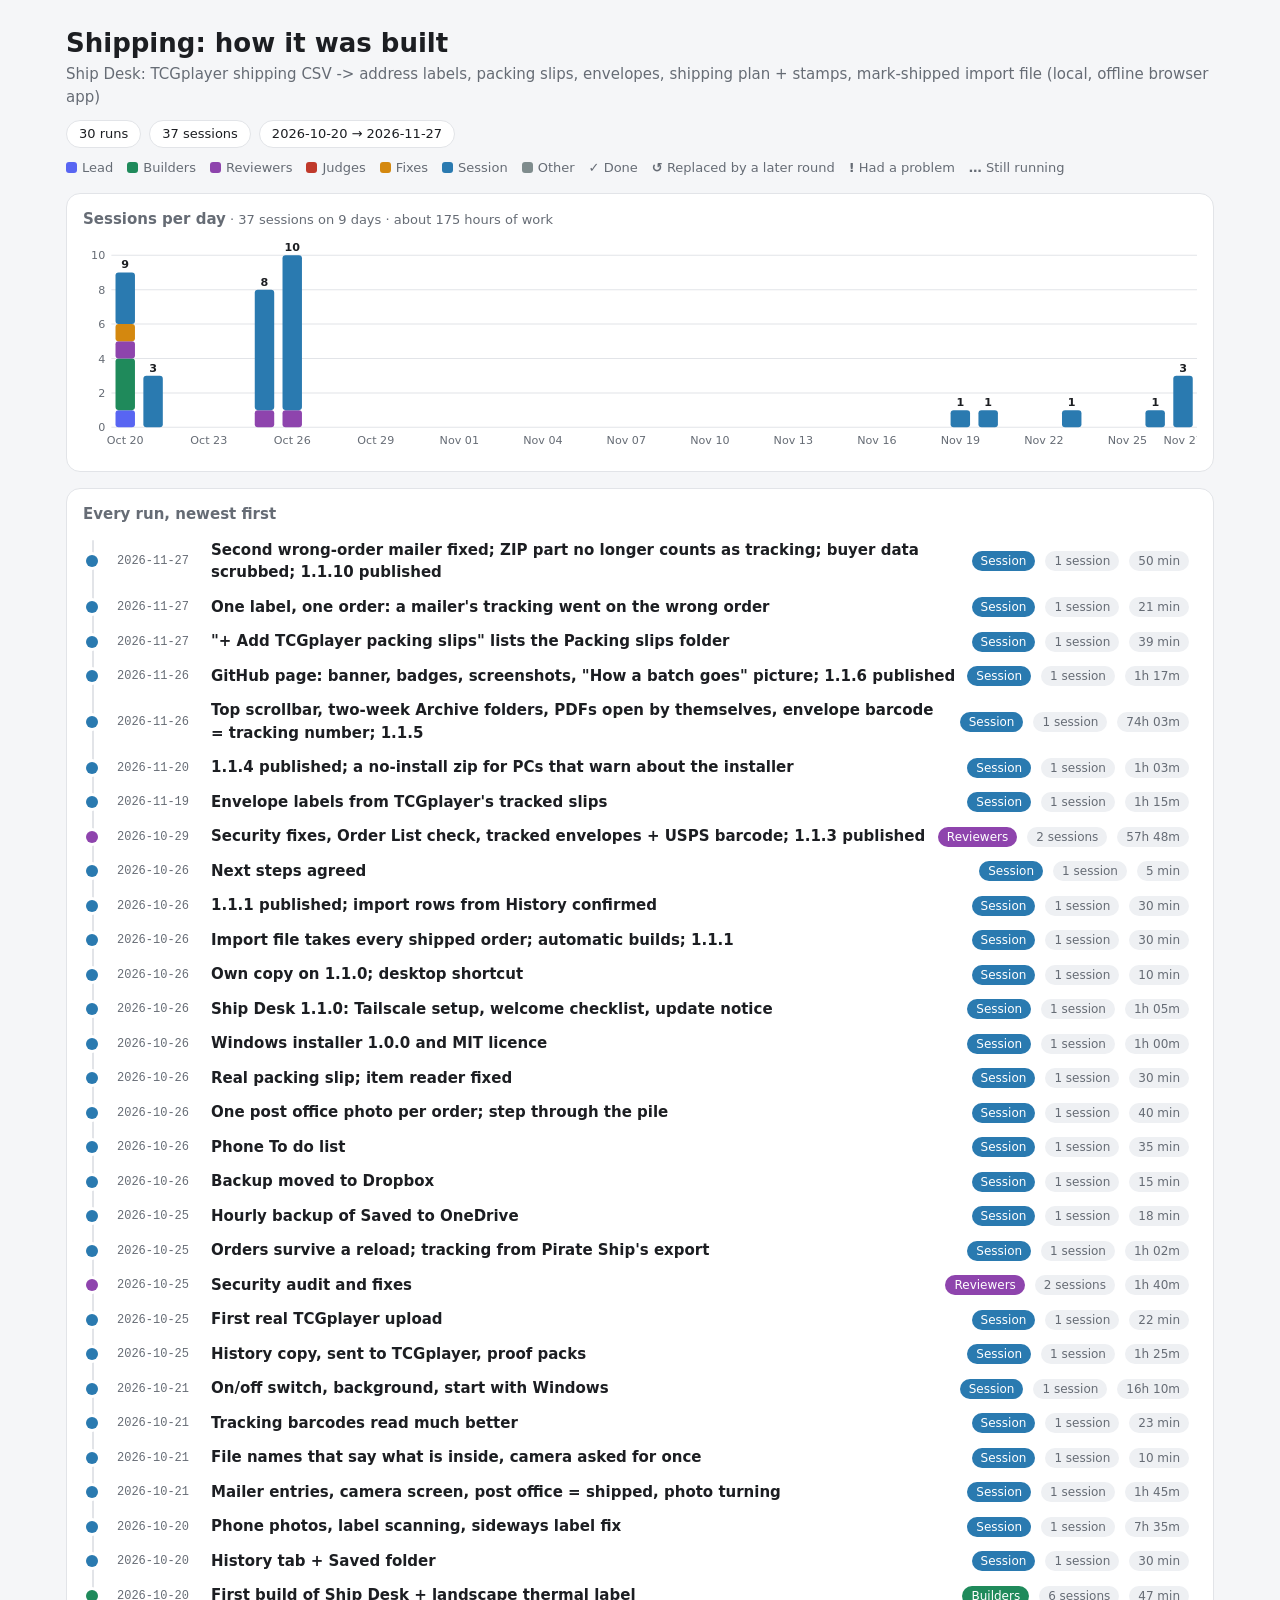
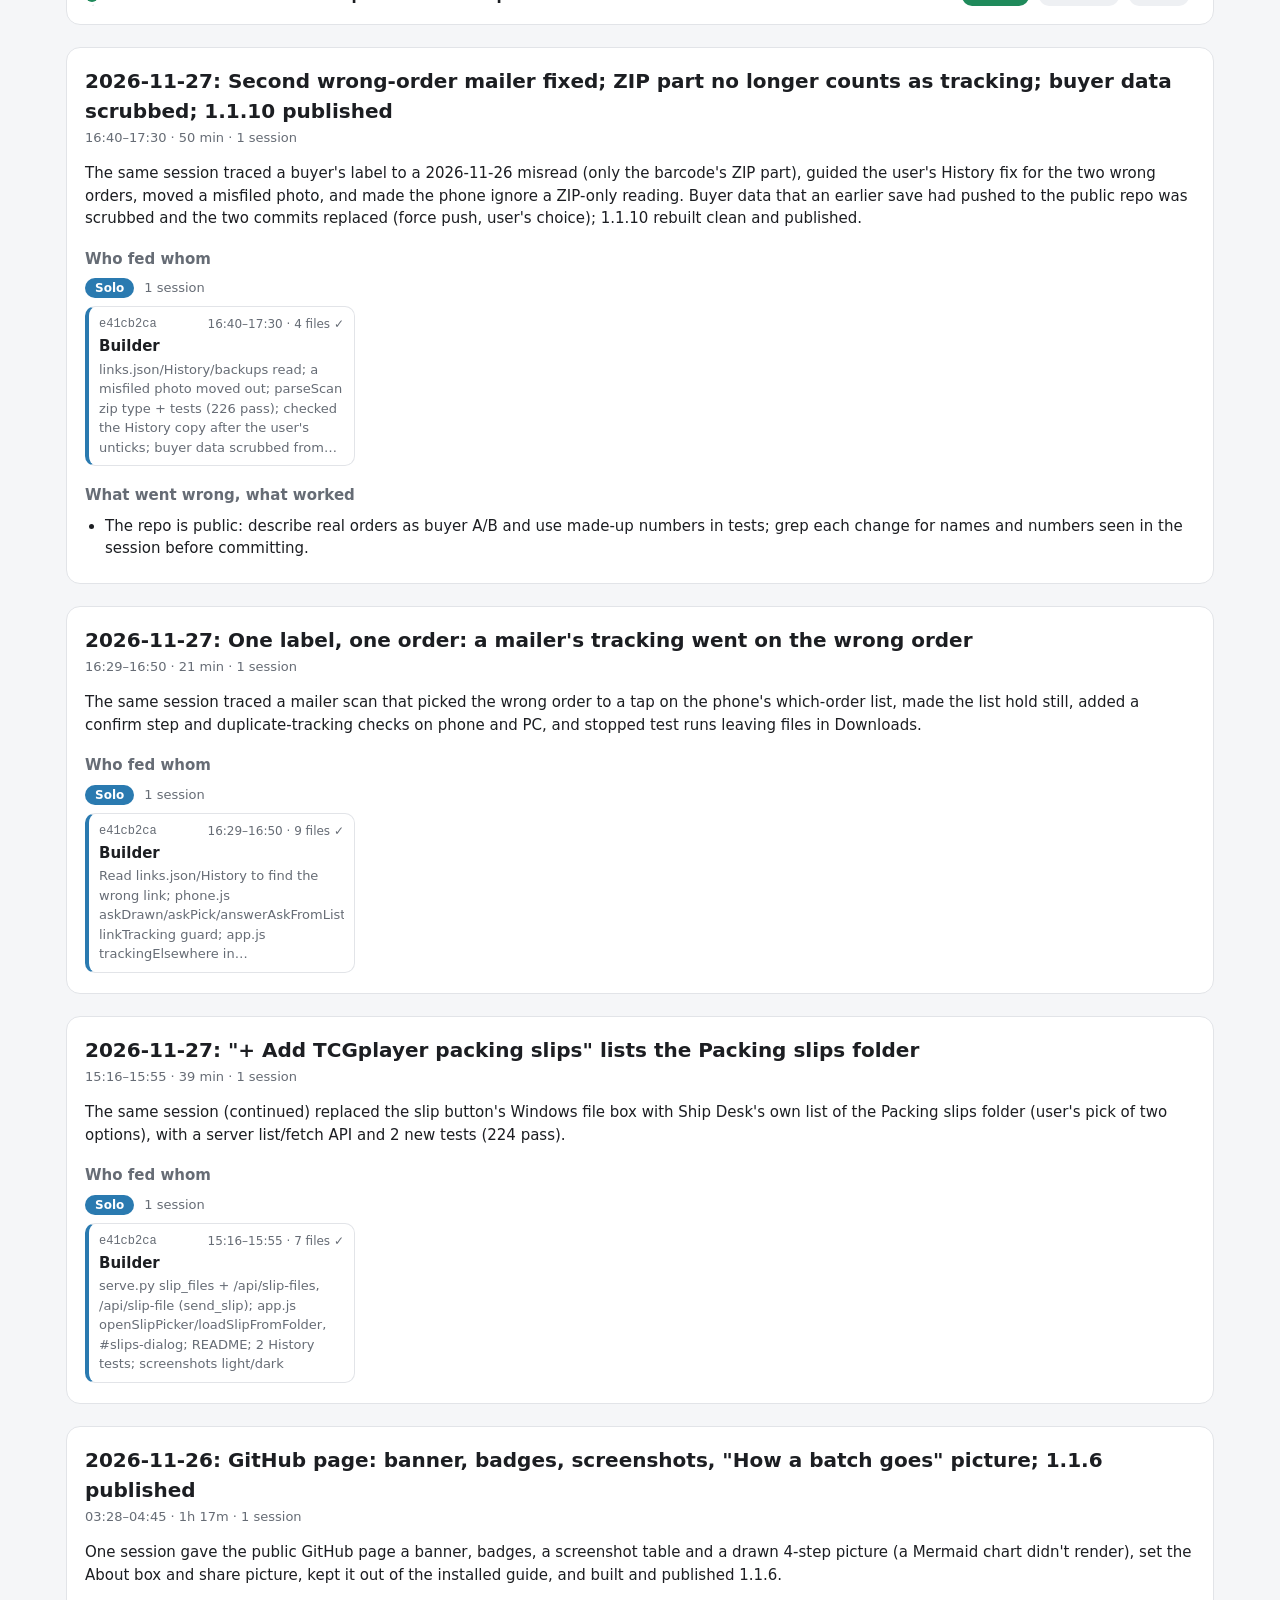
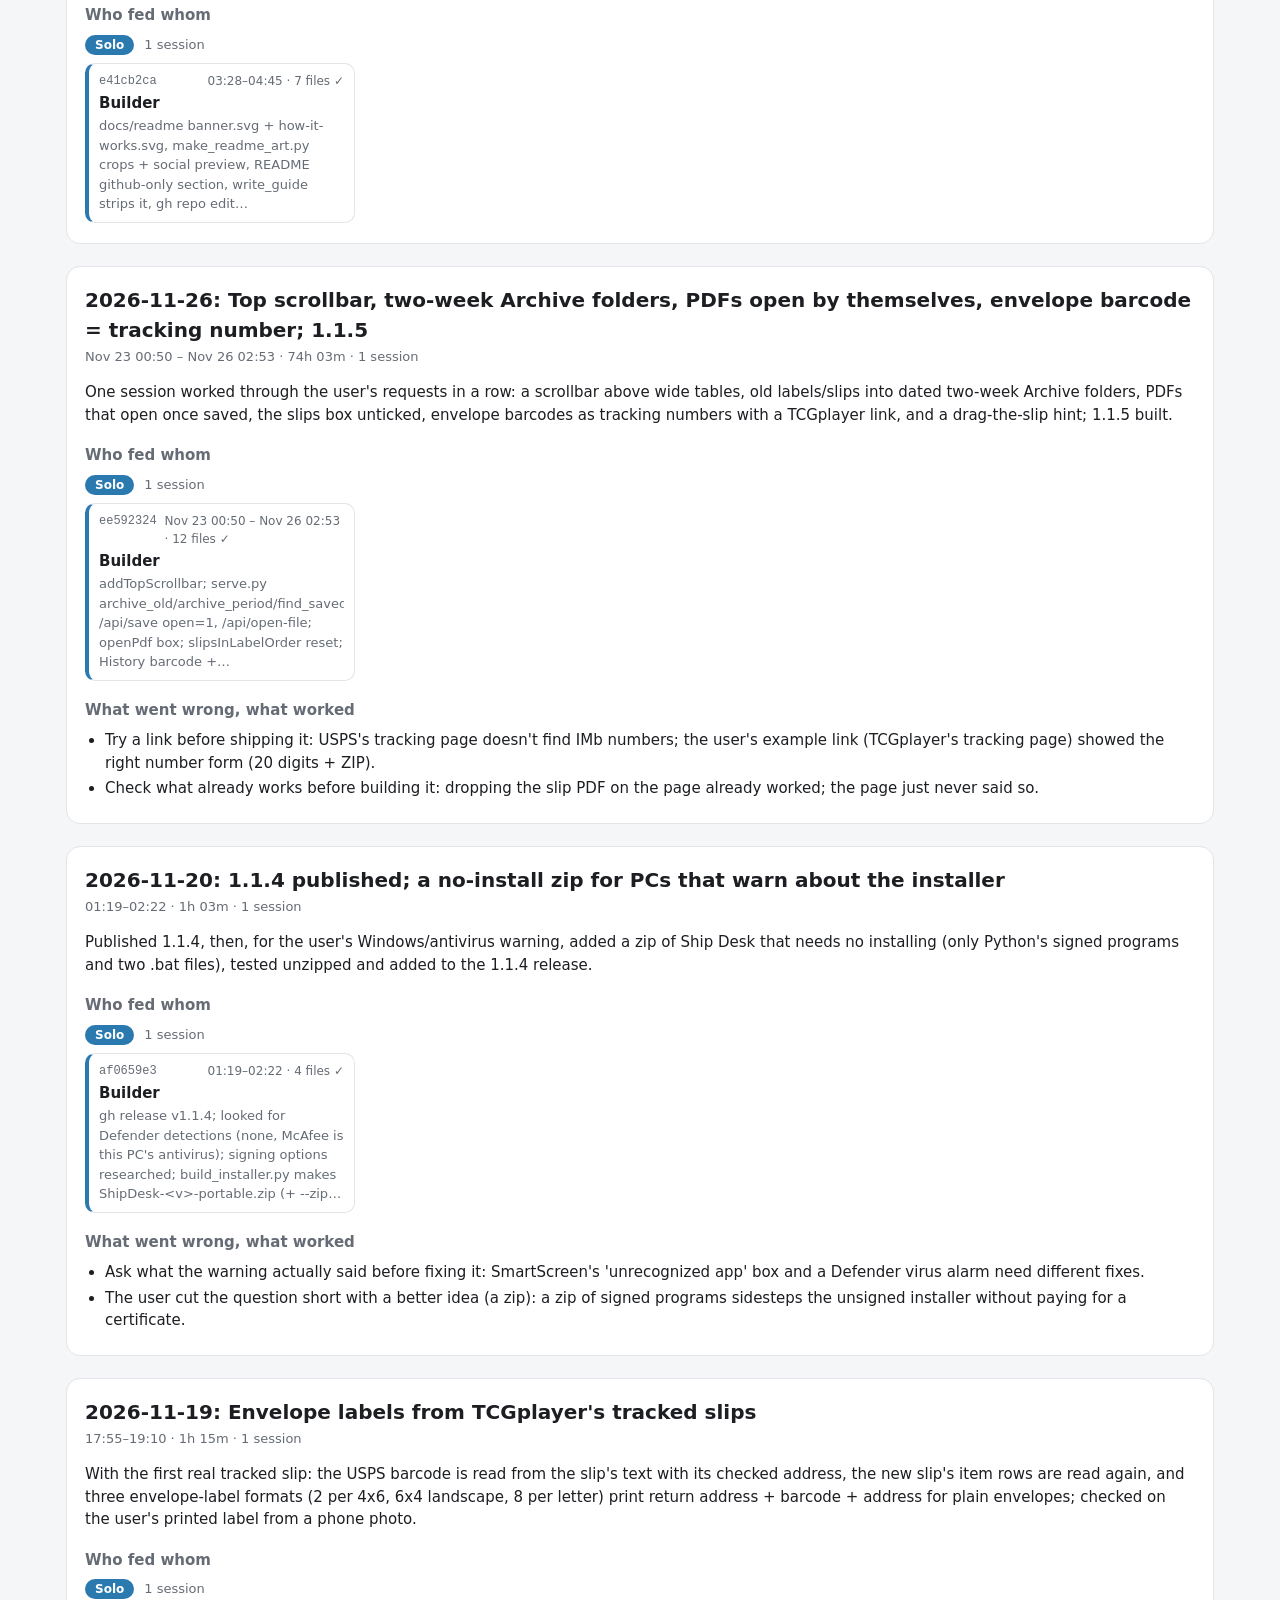
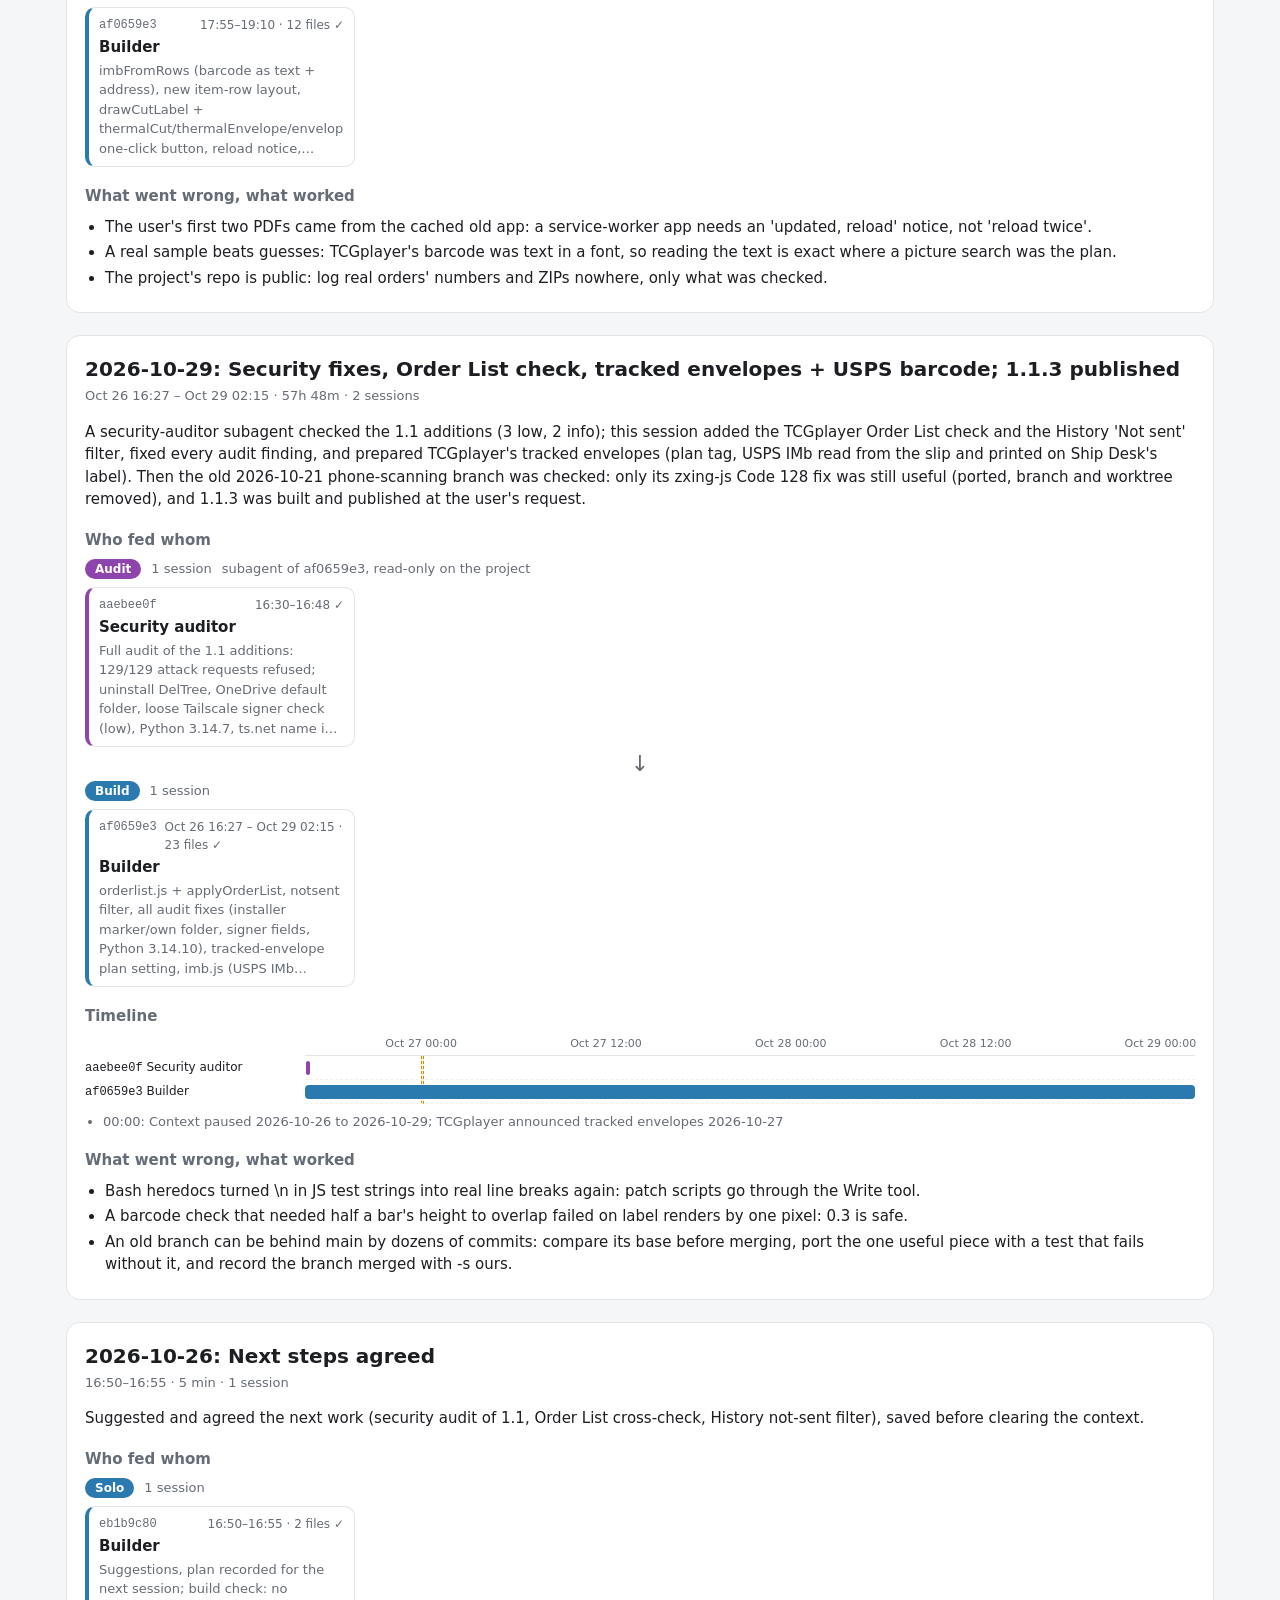
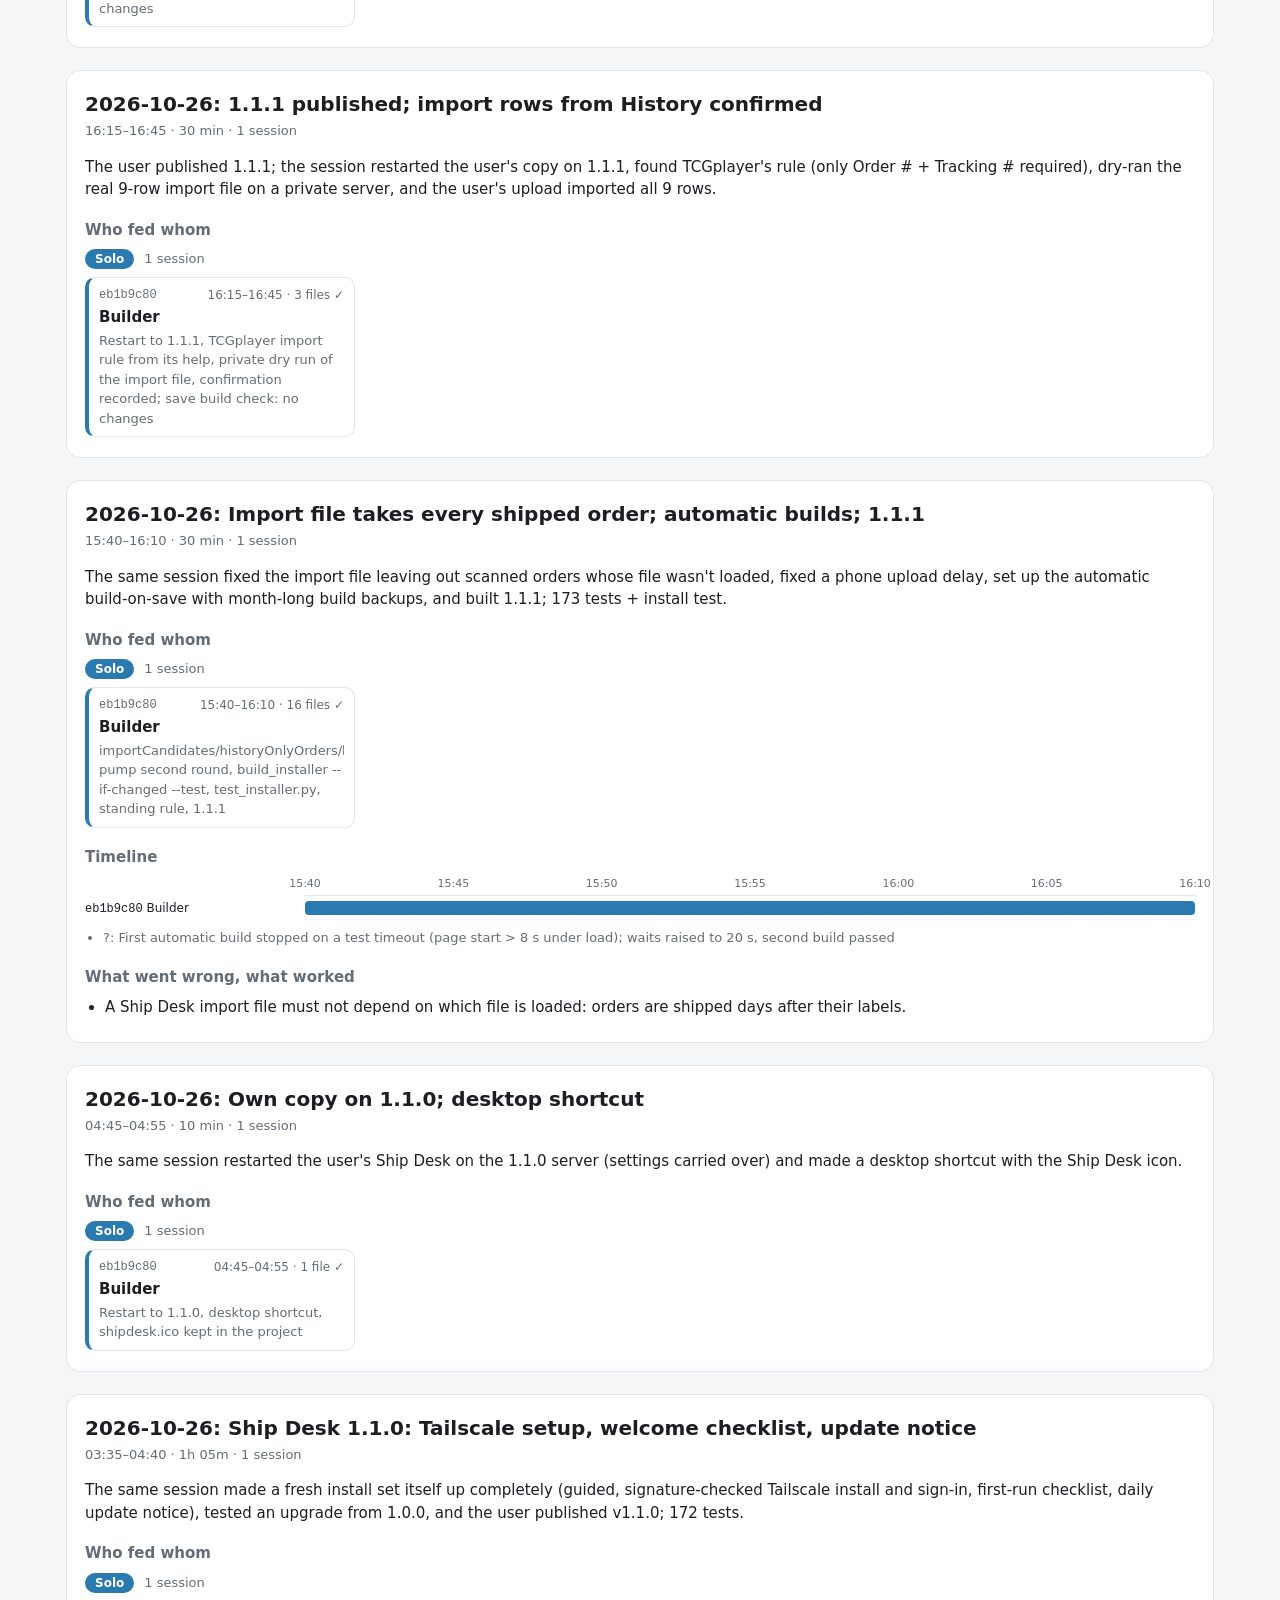
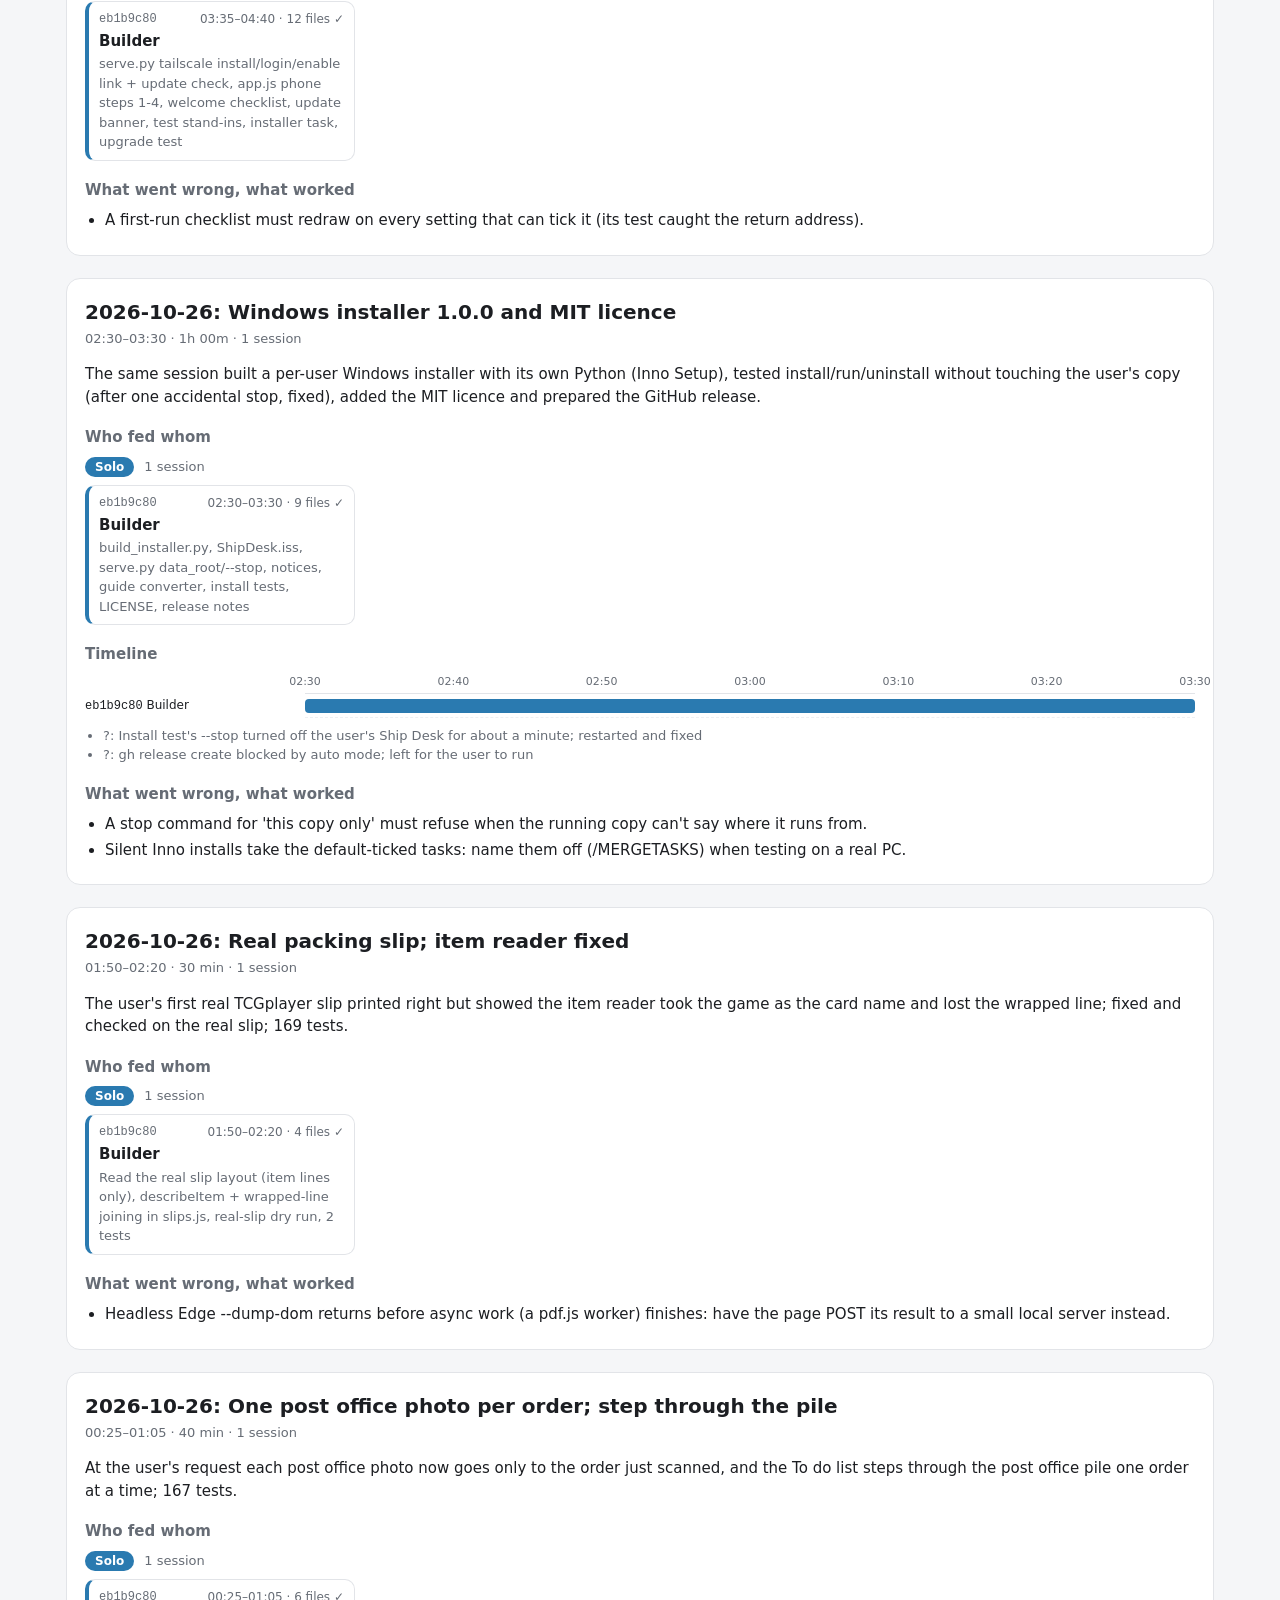
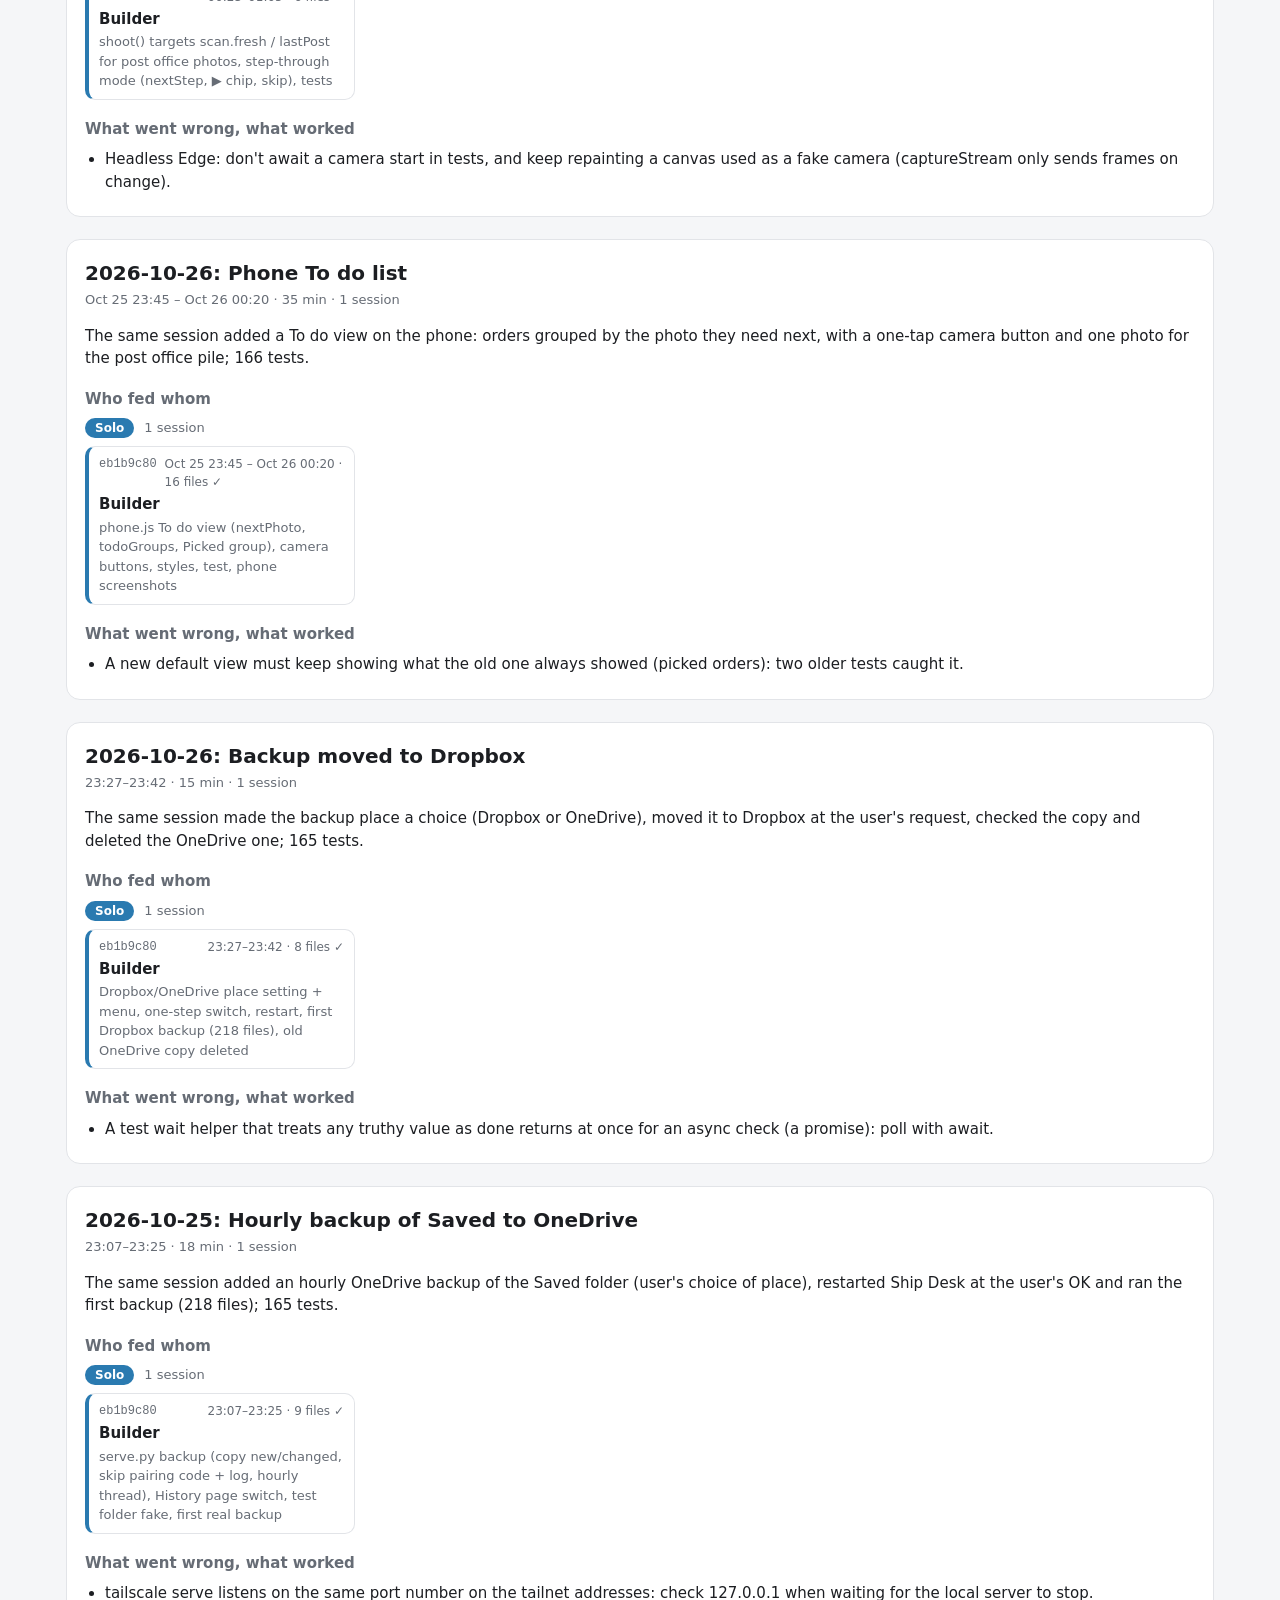
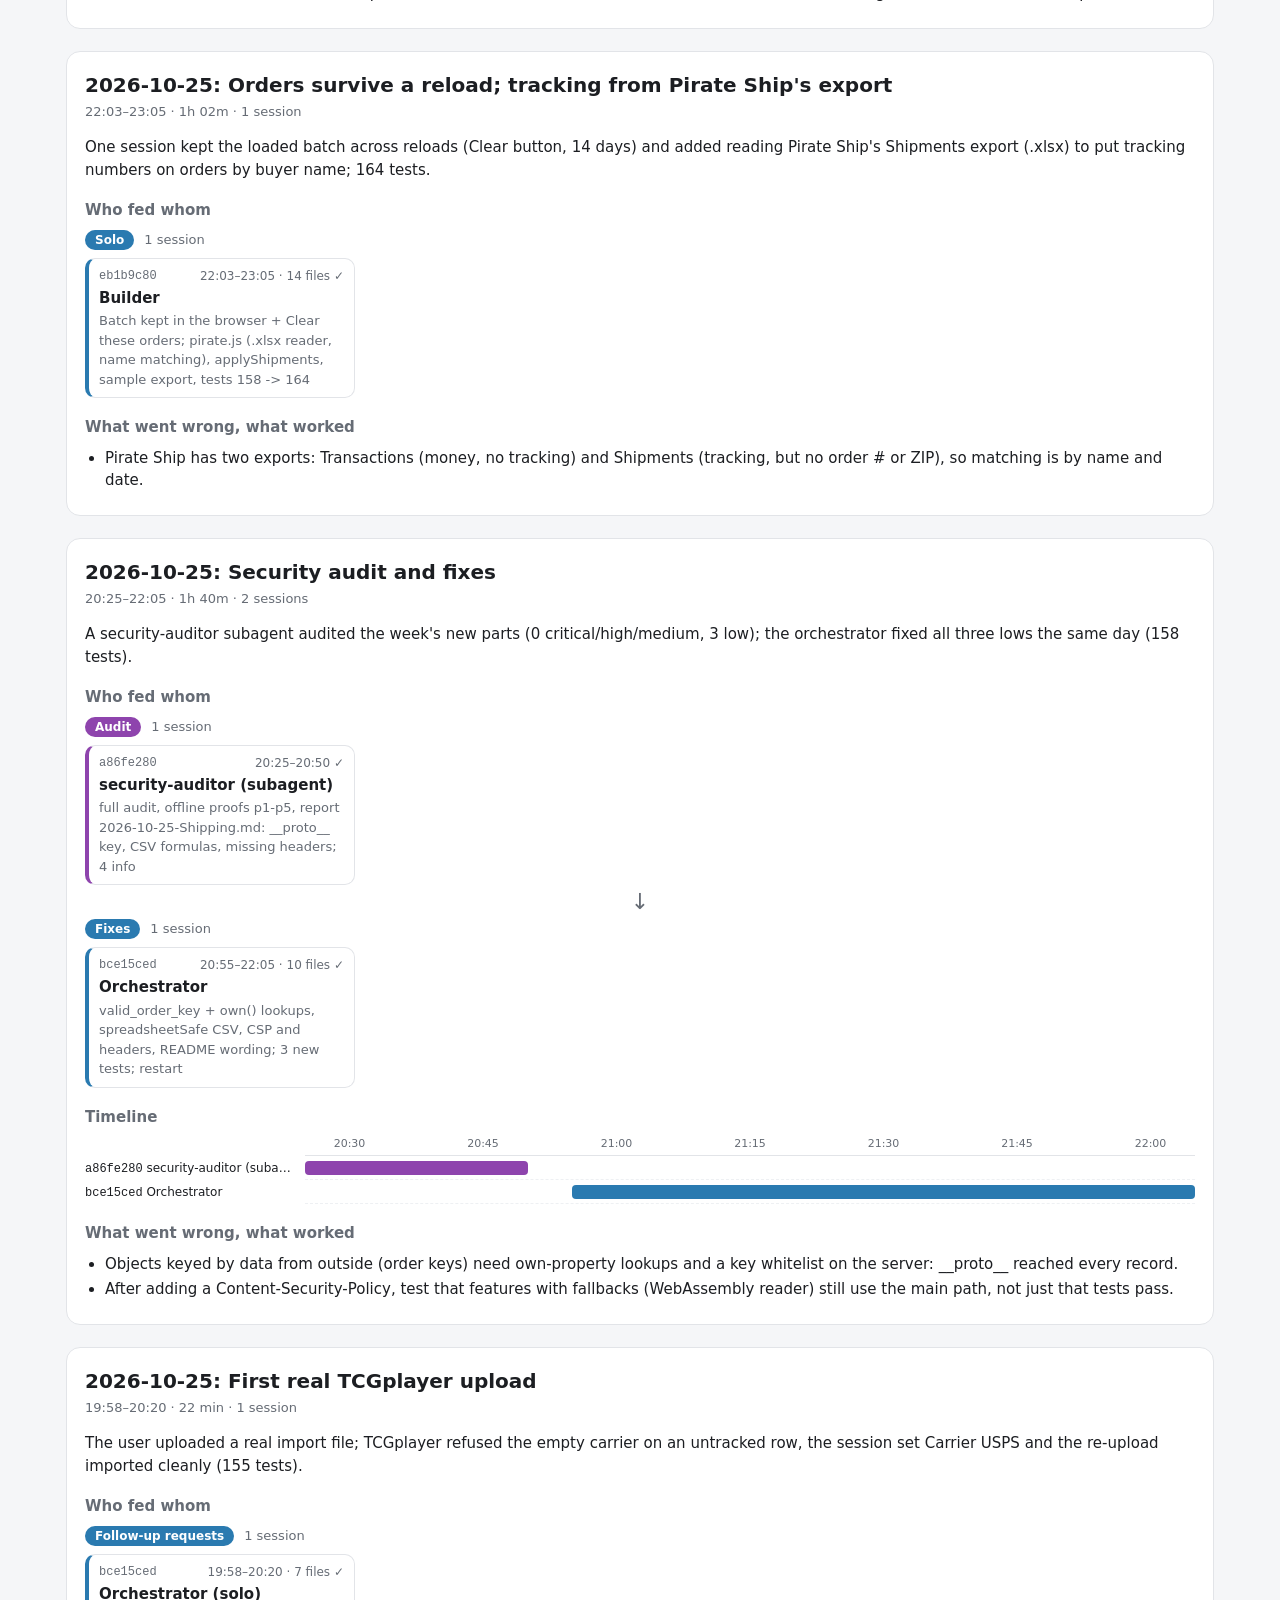
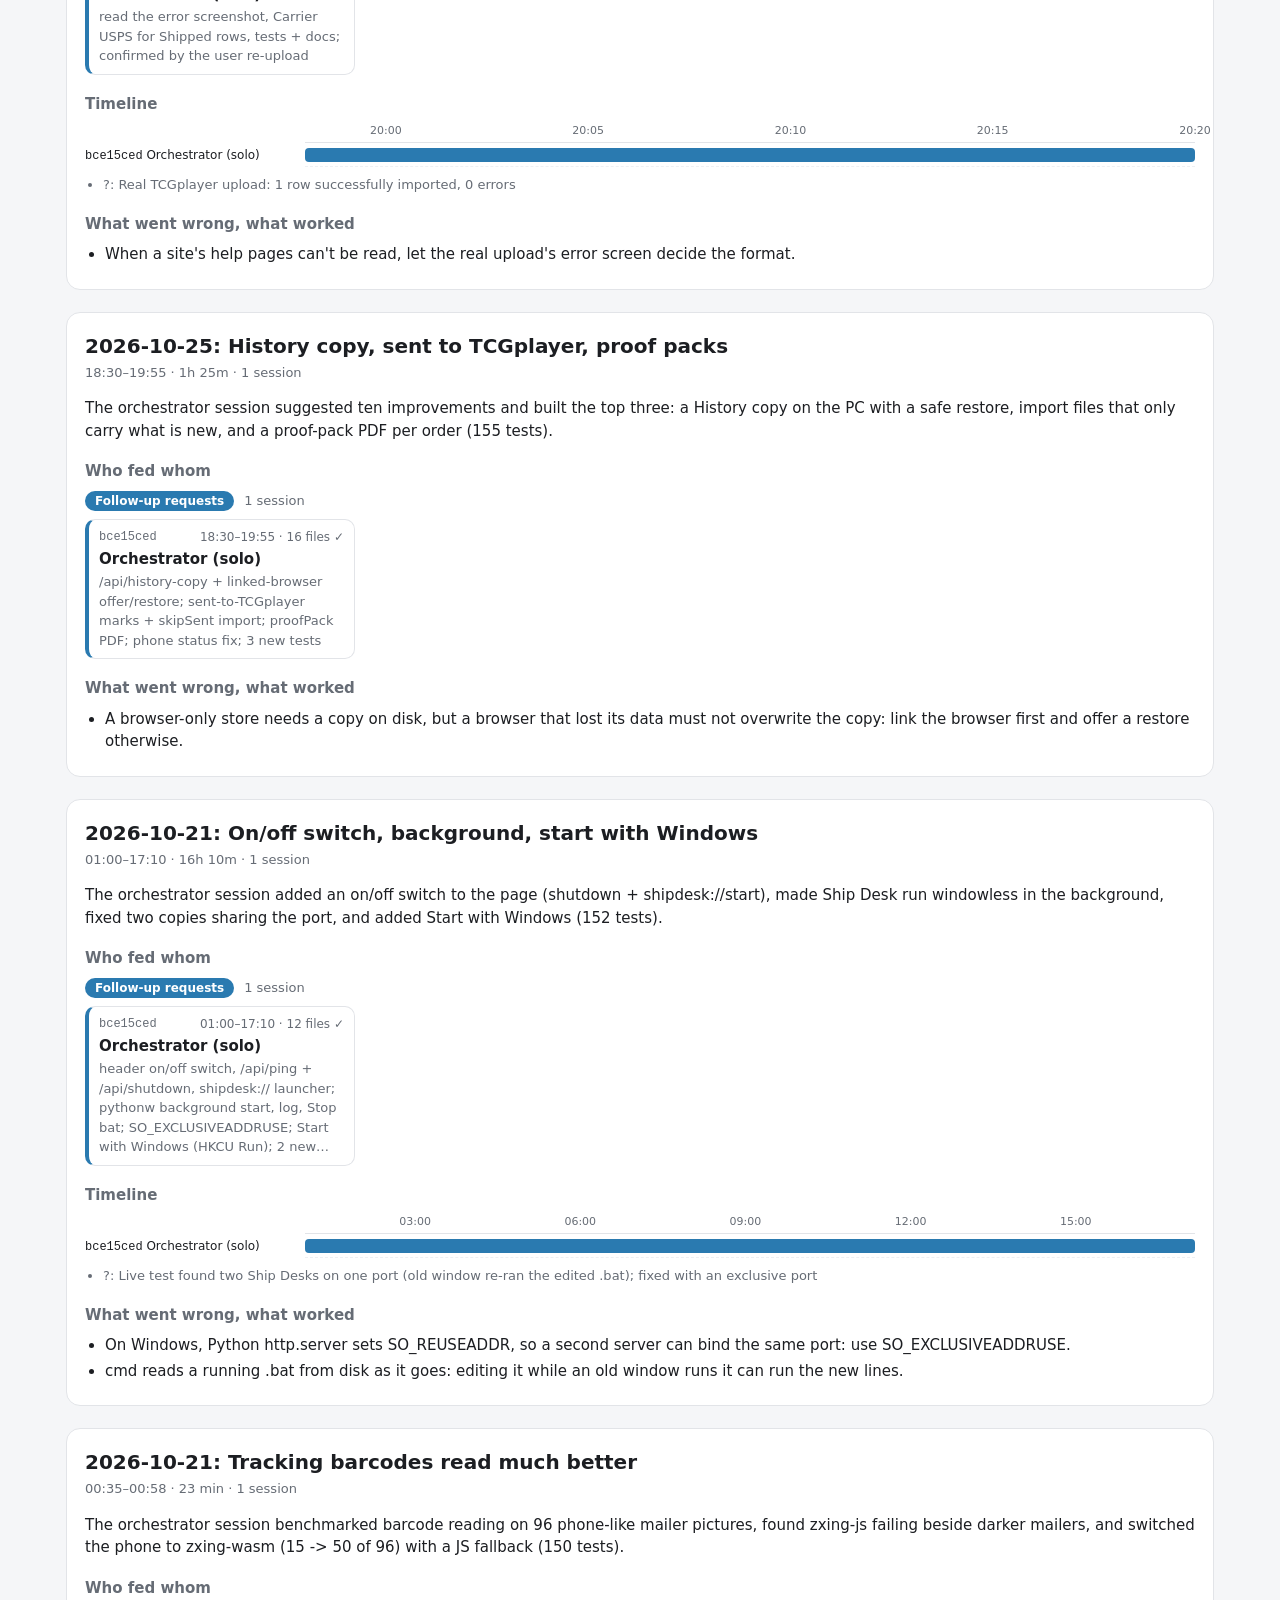
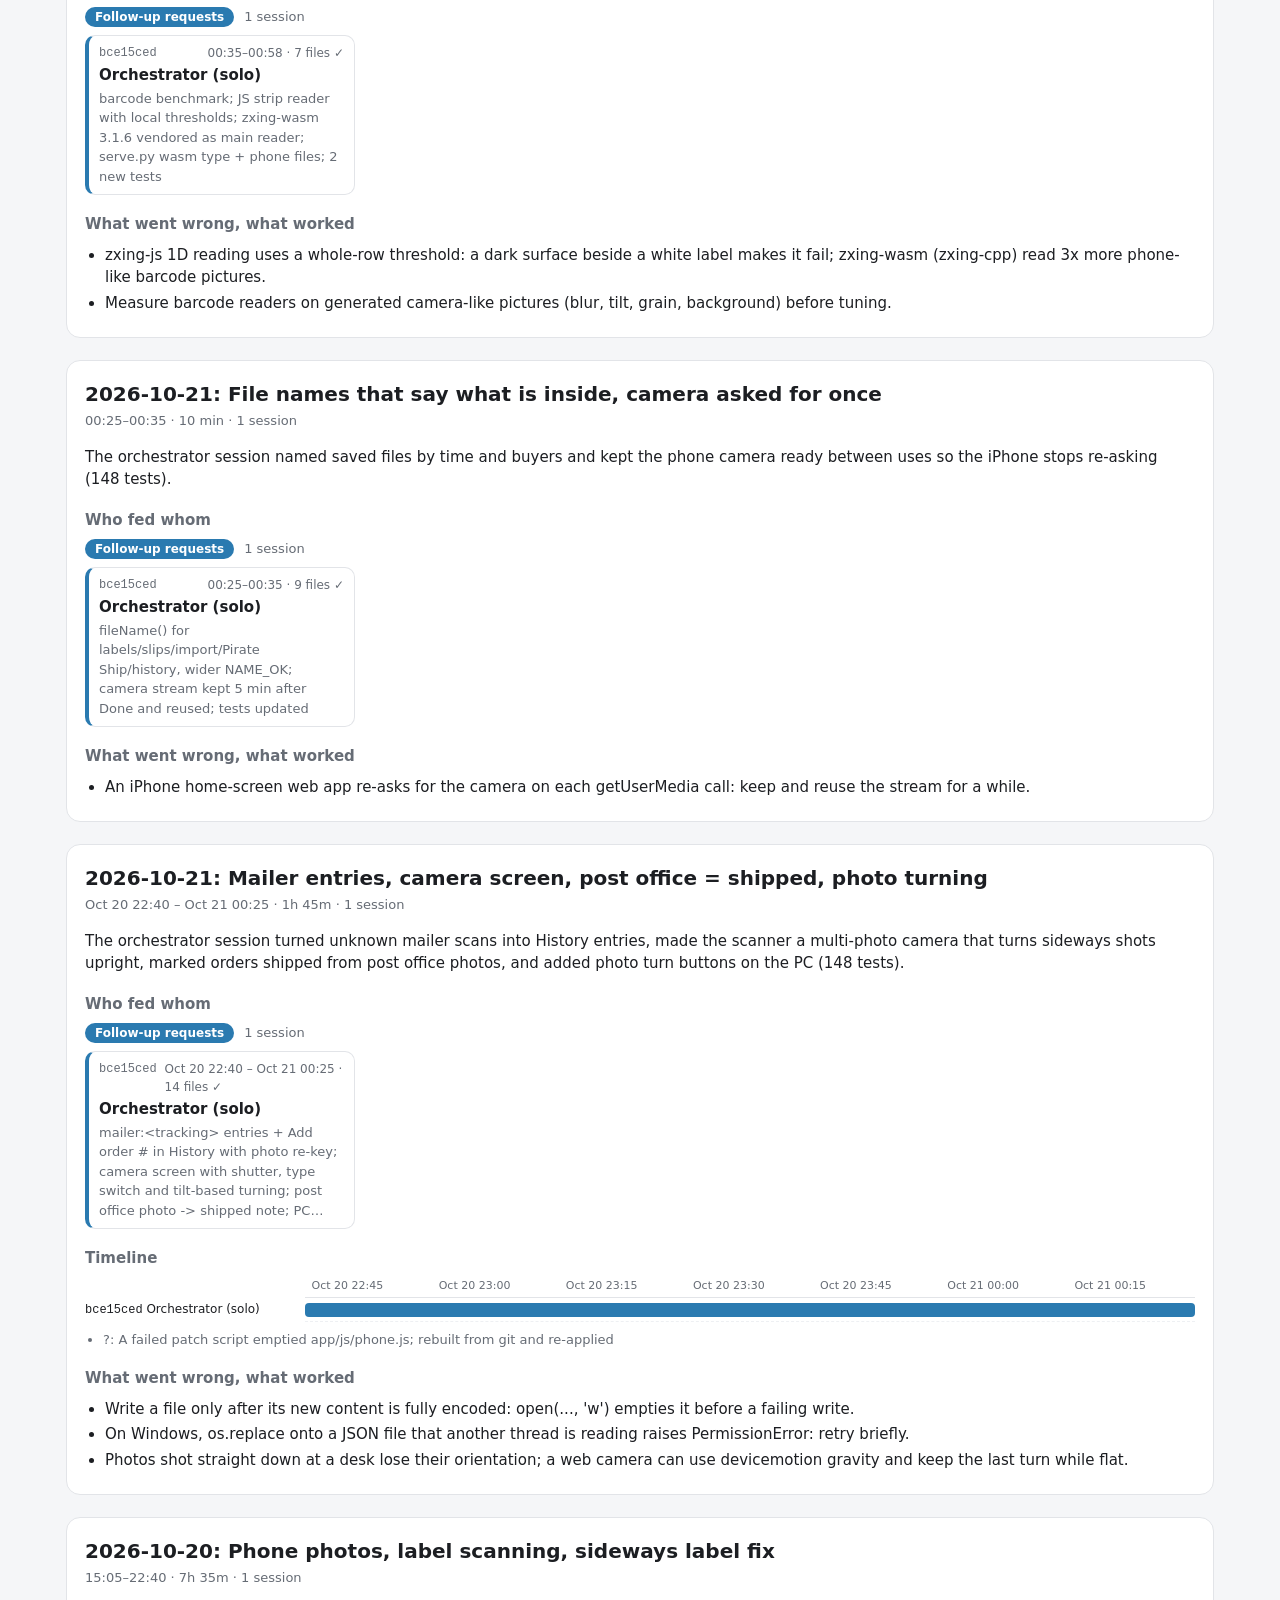
==== commit 28c53c4c: "Save progress 2026-11-27: workflow picture covers the cleanup and 1.1.10 Co-Authored-By: Claude Opus" ====
--- a/WORKFLOW.html
+++ b/WORKFLOW.html
@@ -69,8 +69,8 @@
 <div class="chips"><span class="chip">30 runs</span><span class="chip">37 sessions</span><span class="chip">2026-10-20 → 2026-11-27</span></div>
 <div class="legend"><span><span class="sw" style="background:var(--lead)"></span>Lead</span><span><span class="sw" style="background:var(--build)"></span>Builders</span><span><span class="sw" style="background:var(--review)"></span>Reviewers</span><span><span class="sw" style="background:var(--judge)"></span>Judges</span><span><span class="sw" style="background:var(--fix)"></span>Fixes</span><span><span class="sw" style="background:var(--solo)"></span>Session</span><span><span class="sw" style="background:var(--other)"></span>Other</span><span><b>✓</b> Done</span><span><b>↺</b> Replaced by a later round</span><span><b>!</b> Had a problem</span><span><b>…</b> Still running</span></div>
 <div class="panel chart"><h3 style="margin-top:0">Sessions per day<span class="muted small" style="font-weight:400"> · 37 sessions on 9 days · about 175 hours of work</span></h3><svg viewBox="0 0 1100 220" role="img" aria-label="Sessions per day"><line class="grid" x1="28" x2="1100" y1="186.0" y2="186.0"/><text class="lbl" x="22" y="190.0" text-anchor="end">0</text><line class="grid" x1="28" x2="1100" y1="152.0" y2="152.0"/><text class="lbl" x="22" y="156.0" text-anchor="end">2</text><line class="grid" x1="28" x2="1100" y1="118.0" y2="118.0"/><text class="lbl" x="22" y="122.0" text-anchor="end">4</text><line class="grid" x1="28" x2="1100" y1="84.0" y2="84.0"/><text class="lbl" x="22" y="88.0" text-anchor="end">6</text><line class="grid" x1="28" x2="1100" y1="50.0" y2="50.0"/><text class="lbl" x="22" y="54.0" text-anchor="end">8</text><line class="grid" x1="28" x2="1100" y1="16.0" y2="16.0"/><text class="lbl" x="22" y="20.0" text-anchor="end">10</text><rect x="32.1" y="169.0" width="19.2" height="17.0" rx="3" fill="var(--lead)"><title>2026-10-20: 1 lead</title></rect><rect x="32.1" y="118.0" width="19.2" height="51.0" rx="3" fill="var(--build)"><title>2026-10-20: 3 builders</title></rect><rect x="32.1" y="101.0" width="19.2" height="17.0" rx="3" fill="var(--review)"><title>2026-10-20: 1 reviewers</title></rect><rect x="32.1" y="84.0" width="19.2" height="17.0" rx="3" fill="var(--fix)"><title>2026-10-20: 1 fixes</title></rect><rect x="32.1" y="33.0" width="19.2" height="51.0" rx="3" fill="var(--solo)"><title>2026-10-20: 3 session</title></rect><text class="num" x="41.7" y="29.0" text-anchor="middle">9</text><text class="lbl" x="41.7" y="202" text-anchor="middle">Oct 20</text><rect x="59.6" y="135.0" width="19.2" height="51.0" rx="3" fill="var(--solo)"><title>2026-10-21: 3 session</title></rect><text class="num" x="69.2" y="131.0" text-anchor="middle">3</text><text class="lbl" x="124.2" y="202" text-anchor="middle">Oct 23</text><rect x="169.6" y="169.0" width="19.2" height="17.0" rx="3" fill="var(--review)"><title>2026-10-25: 1 reviewers</title></rect><rect x="169.6" y="50.0" width="19.2" height="119.0" rx="3" fill="var(--solo)"><title>2026-10-25: 7 session</title></rect><text class="num" x="179.2" y="46.0" text-anchor="middle">8</text><rect x="197.0" y="169.0" width="19.2" height="17.0" rx="3" fill="var(--review)"><title>2026-10-26: 1 reviewers</title></rect><rect x="197.0" y="16.0" width="19.2" height="153.0" rx="3" fill="var(--solo)"><title>2026-10-26: 9 session</title></rect><text class="num" x="206.7" y="12.0" text-anchor="middle">10</text><text class="lbl" x="206.7" y="202" text-anchor="middle">Oct 26</text><text class="lbl" x="289.1" y="202" text-anchor="middle">Oct 29</text><text class="lbl" x="371.6" y="202" text-anchor="middle">Nov 01</text><text class="lbl" x="454.1" y="202" text-anchor="middle">Nov 04</text><text class="lbl" x="536.5" y="202" text-anchor="middle">Nov 07</text><text class="lbl" x="619.0" y="202" text-anchor="middle">Nov 10</text><text class="lbl" x="701.4" y="202" text-anchor="middle">Nov 13</text><text class="lbl" x="783.9" y="202" text-anchor="middle">Nov 16</text><rect x="856.7" y="169.0" width="19.2" height="17.0" rx="3" fill="var(--solo)"><title>2026-11-19: 1 session</title></rect><text class="num" x="866.4" y="165.0" text-anchor="middle">1</text><text class="lbl" x="866.4" y="202" text-anchor="middle">Nov 19</text><rect x="884.2" y="169.0" width="19.2" height="17.0" rx="3" fill="var(--solo)"><title>2026-11-20: 1 session</title></rect><text class="num" x="893.8" y="165.0" text-anchor="middle">1</text><text class="lbl" x="948.8" y="202" text-anchor="middle">Nov 22</text><rect x="966.7" y="169.0" width="19.2" height="17.0" rx="3" fill="var(--solo)"><title>2026-11-23: 1 session</title></rect><text class="num" x="976.3" y="165.0" text-anchor="middle">1</text><text class="lbl" x="1031.3" y="202" text-anchor="middle">Nov 25</text><rect x="1049.1" y="169.0" width="19.2" height="17.0" rx="3" fill="var(--solo)"><title>2026-11-26: 1 session</title></rect><text class="num" x="1058.8" y="165.0" text-anchor="middle">1</text><rect x="1076.6" y="135.0" width="19.2" height="51.0" rx="3" fill="var(--solo)"><title>2026-11-27: 3 session</title></rect><text class="num" x="1086.3" y="131.0" text-anchor="middle">3</text><text class="lbl" x="1086.3" y="202" text-anchor="middle">Nov 27</text></svg></div>
-<div class="panel"><h3 style="margin-top:0">Every run, newest first</h3><nav class="tl"><a href="#run0" style="--k:var(--solo)"><span class="dot"></span><span class="date">2026-11-27</span><span class="t">Second wrong-order mailer fixed; ZIP part of a barcode no longer counts as tracking</span><span class="tag k">Session</span><span class="tag">1 session</span><span class="tag">25 min</span></a><a href="#run1" style="--k:var(--solo)"><span class="dot"></span><span class="date">2026-11-27</span><span class="t">One label, one order: a mailer&#x27;s tracking went on the wrong order</span><span class="tag k">Session</span><span class="tag">1 session</span><span class="tag">21 min</span></a><a href="#run2" style="--k:var(--solo)"><span class="dot"></span><span class="date">2026-11-27</span><span class="t">&quot;+ Add TCGplayer packing slips&quot; lists the Packing slips folder</span><span class="tag k">Session</span><span class="tag">1 session</span><span class="tag">39 min</span></a><a href="#run3" style="--k:var(--solo)"><span class="dot"></span><span class="date">2026-11-26</span><span class="t">GitHub page: banner, badges, screenshots, &quot;How a batch goes&quot; picture; 1.1.6 published</span><span class="tag k">Session</span><span class="tag">1 session</span><span class="tag">1h 17m</span></a><a href="#run4" style="--k:var(--solo)"><span class="dot"></span><span class="date">2026-11-26</span><span class="t">Top scrollbar, two-week Archive folders, PDFs open by themselves, envelope barcode = tracking number; 1.1.5</span><span class="tag k">Session</span><span class="tag">1 session</span><span class="tag">74h 03m</span></a><a href="#run5" style="--k:var(--solo)"><span class="dot"></span><span class="date">2026-11-20</span><span class="t">1.1.4 published; a no-install zip for PCs that warn about the installer</span><span class="tag k">Session</span><span class="tag">1 session</span><span class="tag">1h 03m</span></a><a href="#run6" style="--k:var(--solo)"><span class="dot"></span><span class="date">2026-11-19</span><span class="t">Envelope labels from TCGplayer&#x27;s tracked slips</span><span class="tag k">Session</span><span class="tag">1 session</span><span class="tag">1h 15m</span></a><a href="#run7" style="--k:var(--review)"><span class="dot"></span><span class="date">2026-10-29</span><span class="t">Security fixes, Order List check, tracked envelopes + USPS barcode; 1.1.3 published</span><span class="tag k">Reviewers</span><span class="tag">2 sessions</span><span class="tag">57h 48m</span></a><a href="#run8" style="--k:var(--solo)"><span class="dot"></span><span class="date">2026-10-26</span><span class="t">Next steps agreed</span><span class="tag k">Session</span><span class="tag">1 session</span><span class="tag">5 min</span></a><a href="#run9" style="--k:var(--solo)"><span class="dot"></span><span class="date">2026-10-26</span><span class="t">1.1.1 published; import rows from History confirmed</span><span class="tag k">Session</span><span class="tag">1 session</span><span class="tag">30 min</span></a><a href="#run10" style="--k:var(--solo)"><span class="dot"></span><span class="date">2026-10-26</span><span class="t">Import file takes every shipped order; automatic builds; 1.1.1</span><span class="tag k">Session</span><span class="tag">1 session</span><span class="tag">30 min</span></a><a href="#run11" style="--k:var(--solo)"><span class="dot"></span><span class="date">2026-10-26</span><span class="t">Own copy on 1.1.0; desktop shortcut</span><span class="tag k">Session</span><span class="tag">1 session</span><span class="tag">10 min</span></a><a href="#run12" style="--k:var(--solo)"><span class="dot"></span><span class="date">2026-10-26</span><span class="t">Ship Desk 1.1.0: Tailscale setup, welcome checklist, update notice</span><span class="tag k">Session</span><span class="tag">1 session</span><span class="tag">1h 05m</span></a><a href="#run13" style="--k:var(--solo)"><span class="dot"></span><span class="date">2026-10-26</span><span class="t">Windows installer 1.0.0 and MIT licence</span><span class="tag k">Session</span><span class="tag">1 session</span><span class="tag">1h 00m</span></a><a href="#run14" style="--k:var(--solo)"><span class="dot"></span><span class="date">2026-10-26</span><span class="t">Real packing slip; item reader fixed</span><span class="tag k">Session</span><span class="tag">1 session</span><span class="tag">30 min</span></a><a href="#run15" style="--k:var(--solo)"><span class="dot"></span><span class="date">2026-10-26</span><span class="t">One post office photo per order; step through the pile</span><span class="tag k">Session</span><span class="tag">1 session</span><span class="tag">40 min</span></a><a href="#run16" style="--k:var(--solo)"><span class="dot"></span><span class="date">2026-10-26</span><span class="t">Phone To do list</span><span class="tag k">Session</span><span class="tag">1 session</span><span class="tag">35 min</span></a><a href="#run17" style="--k:var(--solo)"><span class="dot"></span><span class="date">2026-10-26</span><span class="t">Backup moved to Dropbox</span><span class="tag k">Session</span><span class="tag">1 session</span><span class="tag">15 min</span></a><a href="#run18" style="--k:var(--solo)"><span class="dot"></span><span class="date">2026-10-25</span><span class="t">Hourly backup of Saved to OneDrive</span><span class="tag k">Session</span><span class="tag">1 session</span><span class="tag">18 min</span></a><a href="#run19" style="--k:var(--solo)"><span class="dot"></span><span class="date">2026-10-25</span><span class="t">Orders survive a reload; tracking from Pirate Ship&#x27;s export</span><span class="tag k">Session</span><span class="tag">1 session</span><span class="tag">1h 02m</span></a><a href="#run20" style="--k:var(--review)"><span class="dot"></span><span class="date">2026-10-25</span><span class="t">Security audit and fixes</span><span class="tag k">Reviewers</span><span class="tag">2 sessions</span><span class="tag">1h 40m</span></a><a href="#run21" style="--k:var(--solo)"><span class="dot"></span><span class="date">2026-10-25</span><span class="t">First real TCGplayer upload</span><span class="tag k">Session</span><span class="tag">1 session</span><span class="tag">22 min</span></a><a href="#run22" style="--k:var(--solo)"><span class="dot"></span><span class="date">2026-10-25</span><span class="t">History copy, sent to TCGplayer, proof packs</span><span class="tag k">Session</span><span class="tag">1 session</span><span class="tag">1h 25m</span></a><a href="#run23" style="--k:var(--solo)"><span class="dot"></span><span class="date">2026-10-21</span><span class="t">On/off switch, background, start with Windows</span><span class="tag k">Session</span><span class="tag">1 session</span><span class="tag">16h 10m</span></a><a href="#run24" style="--k:var(--solo)"><span class="dot"></span><span class="date">2026-10-21</span><span class="t">Tracking barcodes read much better</span><span class="tag k">Session</span><span class="tag">1 session</span><span class="tag">23 min</span></a><a href="#run25" style="--k:var(--solo)"><span class="dot"></span><span class="date">2026-10-21</span><span class="t">File names that say what is inside, camera asked for once</span><span class="tag k">Session</span><span class="tag">1 session</span><span class="tag">10 min</span></a><a href="#run26" style="--k:var(--solo)"><span class="dot"></span><span class="date">2026-10-21</span><span class="t">Mailer entries, camera screen, post office = shipped, photo turning</span><span class="tag k">Session</span><span class="tag">1 session</span><span class="tag">1h 45m</span></a><a href="#run27" style="--k:var(--solo)"><span class="dot"></span><span class="date">2026-10-20</span><span class="t">Phone photos, label scanning, sideways label fix</span><span class="tag k">Session</span><span class="tag">1 session</span><span class="tag">7h 35m</span></a><a href="#run28" style="--k:var(--solo)"><span class="dot"></span><span class="date">2026-10-20</span><span class="t">History tab + Saved folder</span><span class="tag k">Session</span><span class="tag">1 session</span><span class="tag">30 min</span></a><a href="#run29" style="--k:var(--build)"><span class="dot"></span><span class="date">2026-10-20</span><span class="t">First build of Ship Desk + landscape thermal label</span><span class="tag k">Builders</span><span class="tag">6 sessions</span><span class="tag">47 min</span></a></nav></div>
-<section class="run" id="run0"><h2>2026-11-27: Second wrong-order mailer fixed; ZIP part of a barcode no longer counts as tracking</h2><div class="muted small">16:40–17:05 · 25 min · 1 session</div><p>The same session traced a buyer&#x27;s label to a 2026-11-26 misread (only the barcode&#x27;s ZIP part), guided the user&#x27;s History fix for the two wrong orders, moved a misfiled photo, and made the phone ignore a ZIP-only reading.</p><h3>Who fed whom</h3><div class="stage"><div class="stage-head"><span class="pill" style="background:var(--solo)">Solo</span><span class="muted small">1 session</span></div><div class="boxes"><div class="box done" style="--k:var(--solo)" title="links.json/History/backups read; a misfiled photo moved out; parseScan zip type + tests (226 pass); checked the History copy after the user&#x27;s unticks"><div class="top"><span class="id">e41cb2ca</span><span>16:40–17:05 · 4 files <span class="badge" title="Done">✓</span></span></div><div class="role">Builder</div><div class="did">links.json/History/backups read; a misfiled photo moved out; parseScan zip type + tests (226 pass); checked the History copy after the user&#x27;s unticks</div></div></div></div></section><section class="run" id="run1"><h2>2026-11-27: One label, one order: a mailer&#x27;s tracking went on the wrong order</h2><div class="muted small">16:29–16:50 · 21 min · 1 session</div><p>The same session traced a mailer scan that picked the wrong order to a tap on the phone&#x27;s which-order list, made the list hold still, added a confirm step and duplicate-tracking checks on phone and PC, and stopped test runs leaving files in Downloads.</p><h3>Who fed whom</h3><div class="stage"><div class="stage-head"><span class="pill" style="background:var(--solo)">Solo</span><span class="muted small">1 session</span></div><div class="boxes"><div class="box done" style="--k:var(--solo)" title="Read links.json/History to find the wrong link; phone.js askDrawn/askPick/answerAskFromList, linkTracking guard; app.js trackingElsewhere in takePhoneLinks/step 4/History/paste; 2 tests (226 pass); test.py download folder; 36 sample files deleted"><div class="top"><span class="id">e41cb2ca</span><span>16:29–16:50 · 9 files <span class="badge" title="Done">✓</span></span></div><div class="role">Builder</div><div class="did">Read links.json/History to find the wrong link; phone.js askDrawn/askPick/answerAskFromList, linkTracking guard; app.js trackingElsewhere in takePhoneLinks/step 4/History/paste; 2 tests (226 pass); test.py download folder; 36 sample files deleted</div></div></div></div></section><section class="run" id="run2"><h2>2026-11-27: &quot;+ Add TCGplayer packing slips&quot; lists the Packing slips folder</h2><div class="muted small">15:16–15:55 · 39 min · 1 session</div><p>The same session (continued) replaced the slip button&#x27;s Windows file box with Ship Desk&#x27;s own list of the Packing slips folder (user&#x27;s pick of two options), with a server list/fetch API and 2 new tests (224 pass).</p><h3>Who fed whom</h3><div class="stage"><div class="stage-head"><span class="pill" style="background:var(--solo)">Solo</span><span class="muted small">1 session</span></div><div class="boxes"><div class="box done" style="--k:var(--solo)" title="serve.py slip_files + /api/slip-files, /api/slip-file (send_slip); app.js openSlipPicker/loadSlipFromFolder, #slips-dialog; README; 2 History tests; screenshots light/dark"><div class="top"><span class="id">e41cb2ca</span><span>15:16–15:55 · 7 files <span class="badge" title="Done">✓</span></span></div><div class="role">Builder</div><div class="did">serve.py slip_files + /api/slip-files, /api/slip-file (send_slip); app.js openSlipPicker/loadSlipFromFolder, #slips-dialog; README; 2 History tests; screenshots light/dark</div></div></div></div></section><section class="run" id="run3"><h2>2026-11-26: GitHub page: banner, badges, screenshots, &quot;How a batch goes&quot; picture; 1.1.6 published</h2><div class="muted small">03:28–04:45 · 1h 17m · 1 session</div><p>One session gave the public GitHub page a banner, badges, a screenshot table and a drawn 4-step picture (a Mermaid chart didn&#x27;t render), set the About box and share picture, kept it out of the installed guide, and built and published 1.1.6.</p><h3>Who fed whom</h3><div class="stage"><div class="stage-head"><span class="pill" style="background:var(--solo)">Solo</span><span class="muted small">1 session</span></div><div class="boxes"><div class="box done" style="--k:var(--solo)" title="docs/readme banner.svg + how-it-works.svg, make_readme_art.py crops + social preview, README github-only section, write_guide strips it, gh repo edit description/topics; slop check clean; 1.1.6 built (222 tests, installer + zip tests) and published at the user&#x27;s request; user uploaded the social preview (checked via gh api)"><div class="top"><span class="id">e41cb2ca</span><span>03:28–04:45 · 7 files <span class="badge" title="Done">✓</span></span></div><div class="role">Builder</div><div class="did">docs/readme banner.svg + how-it-works.svg, make_readme_art.py crops + social preview, README github-only section, write_guide strips it, gh repo edit description/topics; slop check clean; 1.1.6 built (222 tests, installer + zip tests) and published at the user&#x27;s request; user uploaded the social preview (checked via gh api)</div></div></div></div></section><section class="run" id="run4"><h2>2026-11-26: Top scrollbar, two-week Archive folders, PDFs open by themselves, envelope barcode = tracking number; 1.1.5</h2><div class="muted small">Nov 23 00:50 – Nov 26 02:53 · 74h 03m · 1 session</div><p>One session worked through the user&#x27;s requests in a row: a scrollbar above wide tables, old labels/slips into dated two-week Archive folders, PDFs that open once saved, the slips box unticked, envelope barcodes as tracking numbers with a TCGplayer link, and a drag-the-slip hint; 1.1.5 built.</p><h3>Who fed whom</h3><div class="stage"><div class="stage-head"><span class="pill" style="background:var(--solo)">Solo</span><span class="muted small">1 session</span></div><div class="boxes"><div class="box done" style="--k:var(--solo)" title="addTopScrollbar; serve.py archive_old/archive_period/find_saved, /api/save open=1, /api/open-file; openPdf box; slipsInLabelOrder reset; History barcode + barcodeOf/recordBarcode/fillBarcodes, Track on TCGplayer; first envelope&#x27;s number read off its label PDF; 2 restarts; 222 tests; 1.1.5 built"><div class="top"><span class="id">ee592324</span><span>Nov 23 00:50 – Nov 26 02:53 · 12 files <span class="badge" title="Done">✓</span></span></div><div class="role">Builder</div><div class="did">addTopScrollbar; serve.py archive_old/archive_period/find_saved, /api/save open=1, /api/open-file; openPdf box; slipsInLabelOrder reset; History barcode + barcodeOf/recordBarcode/fillBarcodes, Track on TCGplayer; first envelope&#x27;s number read off its label PDF; 2 restarts; 222 tests; 1.1.5 built</div></div></div></div><h3>What went wrong, what worked</h3><ul class="lessons"><li>Try a link before shipping it: USPS&#x27;s tracking page doesn&#x27;t find IMb numbers; the user&#x27;s example link (TCGplayer&#x27;s tracking page) showed the right number form (20 digits + ZIP).</li><li>Check what already works before building it: dropping the slip PDF on the page already worked; the page just never said so.</li></ul></section><section class="run" id="run5"><h2>2026-11-20: 1.1.4 published; a no-install zip for PCs that warn about the installer</h2><div class="muted small">01:19–02:22 · 1h 03m · 1 session</div><p>Published 1.1.4, then, for the user&#x27;s Windows/antivirus warning, added a zip of Ship Desk that needs no installing (only Python&#x27;s signed programs and two .bat files), tested unzipped and added to the 1.1.4 release.</p><h3>Who fed whom</h3><div class="stage"><div class="stage-head"><span class="pill" style="background:var(--solo)">Solo</span><span class="muted small">1 session</span></div><div class="boxes"><div class="box done" style="--k:var(--solo)" title="gh release v1.1.4; looked for Defender detections (none, McAfee is this PC&#x27;s antivirus); signing options researched; build_installer.py makes ShipDesk-&lt;v&gt;-portable.zip (+ --zip-only), tools/test_portable.py 18 checks; zip uploaded"><div class="top"><span class="id">af0659e3</span><span>01:19–02:22 · 4 files <span class="badge" title="Done">✓</span></span></div><div class="role">Builder</div><div class="did">gh release v1.1.4; looked for Defender detections (none, McAfee is this PC&#x27;s antivirus); signing options researched; build_installer.py makes ShipDesk-&lt;v&gt;-portable.zip (+ --zip-only), tools/test_portable.py 18 checks; zip uploaded</div></div></div></div><h3>What went wrong, what worked</h3><ul class="lessons"><li>Ask what the warning actually said before fixing it: SmartScreen&#x27;s &#x27;unrecognized app&#x27; box and a Defender virus alarm need different fixes.</li><li>The user cut the question short with a better idea (a zip): a zip of signed programs sidesteps the unsigned installer without paying for a certificate.</li></ul></section><section class="run" id="run6"><h2>2026-11-19: Envelope labels from TCGplayer&#x27;s tracked slips</h2><div class="muted small">17:55–19:10 · 1h 15m · 1 session</div><p>With the first real tracked slip: the USPS barcode is read from the slip&#x27;s text with its checked address, the new slip&#x27;s item rows are read again, and three envelope-label formats (2 per 4x6, 6x4 landscape, 8 per letter) print return address + barcode + address for plain envelopes; checked on the user&#x27;s printed label from a phone photo.</p><h3>Who fed whom</h3><div class="stage"><div class="stage-head"><span class="pill" style="background:var(--solo)">Solo</span><span class="muted small">1 session</span></div><div class="boxes"><div class="box done" style="--k:var(--solo)" title="imbFromRows (barcode as text + address), new item-row layout, drawCutLabel + thermalCut/thermalEnvelope/envelopeCut, one-click button, reload notice, safety research (USPS ok, TCGplayer wants window envelopes); 206 tests"><div class="top"><span class="id">af0659e3</span><span>17:55–19:10 · 12 files <span class="badge" title="Done">✓</span></span></div><div class="role">Builder</div><div class="did">imbFromRows (barcode as text + address), new item-row layout, drawCutLabel + thermalCut/thermalEnvelope/envelopeCut, one-click button, reload notice, safety research (USPS ok, TCGplayer wants window envelopes); 206 tests</div></div></div></div><h3>What went wrong, what worked</h3><ul class="lessons"><li>The user&#x27;s first two PDFs came from the cached old app: a service-worker app needs an &#x27;updated, reload&#x27; notice, not &#x27;reload twice&#x27;.</li><li>A real sample beats guesses: TCGplayer&#x27;s barcode was text in a font, so reading the text is exact where a picture search was the plan.</li><li>The project&#x27;s repo is public: log real orders&#x27; numbers and ZIPs nowhere, only what was checked.</li></ul></section><section class="run" id="run7"><h2>2026-10-29: Security fixes, Order List check, tracked envelopes + USPS barcode; 1.1.3 published</h2><div class="muted small">Oct 26 16:27 – Oct 29 02:15 · 57h 48m · 2 sessions</div><p>A security-auditor subagent checked the 1.1 additions (3 low, 2 info); this session added the TCGplayer Order List check and the History &#x27;Not sent&#x27; filter, fixed every audit finding, and prepared TCGplayer&#x27;s tracked envelopes (plan tag, USPS IMb read from the slip and printed on Ship Desk&#x27;s label). Then the old 2026-10-21 phone-scanning branch was checked: only its zxing-js Code 128 fix was still useful (ported, branch and worktree removed), and 1.1.3 was built and published at the user&#x27;s request.</p><h3>Who fed whom</h3><div class="stage"><div class="stage-head"><span class="pill" style="background:var(--review)">Audit</span><span class="muted small">1 session</span><span class="muted small">subagent of af0659e3, read-only on the project</span></div><div class="boxes"><div class="box done" style="--k:var(--review)" title="Full audit of the 1.1 additions: 129/129 attack requests refused; uninstall DelTree, OneDrive default folder, loose Tailscale signer check (low), Python 3.14.7, ts.net name in CT logs (info)"><div class="top"><span class="id">aaebee0f</span><span>16:30–16:48 <span class="badge" title="Done">✓</span></span></div><div class="role">Security auditor</div><div class="did">Full audit of the 1.1 additions: 129/129 attack requests refused; uninstall DelTree, OneDrive default folder, loose Tailscale signer check (low), Python 3.14.7, ts.net name in CT logs (info)</div></div></div></div><div class="arrow">↓</div><div class="stage"><div class="stage-head"><span class="pill" style="background:var(--solo)">Build</span><span class="muted small">1 session</span></div><div class="boxes"><div class="box done" style="--k:var(--solo)" title="orderlist.js + applyOrderList, notsent filter, all audit fixes (installer marker/own folder, signer fields, Python 3.14.10), tracked-envelope plan setting, imb.js (USPS IMb encode/decode/find), barcode on labels; 188 tests; ported fixCode128 from the old branch, removed its worktree; installer 1.1.3 built, tested, published"><div class="top"><span class="id">af0659e3</span><span>Oct 26 16:27 – Oct 29 02:15 · 23 files <span class="badge" title="Done">✓</span></span></div><div class="role">Builder</div><div class="did">orderlist.js + applyOrderList, notsent filter, all audit fixes (installer marker/own folder, signer fields, Python 3.14.10), tracked-envelope plan setting, imb.js (USPS IMb encode/decode/find), barcode on labels; 188 tests; ported fixCode128 from the old branch, removed its worktree; installer 1.1.3 built, tested, published</div></div></div></div><h3>Timeline</h3><div class="gantt" style="--lbl:220px"><div class="axis"><span class="tick" style="left:13.06%">Oct 27 00:00</span><span class="tick" style="left:33.82%">Oct 27 12:00</span><span class="tick" style="left:54.58%">Oct 28 00:00</span><span class="tick" style="left:75.35%">Oct 28 12:00</span><span class="tick" style="left:96.11%">Oct 29 00:00</span></div><div class="band-wrap"><div class="band" style="left:13.06%;width:0.30%" title="Context paused 2026-10-26 to 2026-10-29; TCGplayer announced tracked envelopes 2026-10-27"></div></div><div class="row"><div class="lbl" title="aaebee0f · Security auditor · 16:30–16:48 (18 min)"><span class="id">aaebee0f</span> Security auditor</div><div class="track"><div class="bar done" style="--k:var(--review);left:0.09%;width:0.52%" title="aaebee0f · Security auditor · 16:30–16:48 (18 min)"></div></div></div><div class="row"><div class="lbl" title="af0659e3 · Builder · Oct 26 16:27 – Oct 29 02:15 (57h 48m)"><span class="id">af0659e3</span> Builder</div><div class="track"><div class="bar done" style="--k:var(--solo);left:0.00%;width:100.00%" title="af0659e3 · Builder · Oct 26 16:27 – Oct 29 02:15 (57h 48m)"></div></div></div></div><ul class="events"><li>00:00: Context paused 2026-10-26 to 2026-10-29; TCGplayer announced tracked envelopes 2026-10-27</li></ul><h3>What went wrong, what worked</h3><ul class="lessons"><li>Bash heredocs turned \n in JS test strings into real line breaks again: patch scripts go through the Write tool.</li><li>A barcode check that needed half a bar&#x27;s height to overlap failed on label renders by one pixel: 0.3 is safe.</li><li>An old branch can be behind main by dozens of commits: compare its base before merging, port the one useful piece with a test that fails without it, and record the branch merged with -s ours.</li></ul></section><section class="run" id="run8"><h2>2026-10-26: Next steps agreed</h2><div class="muted small">16:50–16:55 · 5 min · 1 session</div><p>Suggested and agreed the next work (security audit of 1.1, Order List cross-check, History not-sent filter), saved before clearing the context.</p><h3>Who fed whom</h3><div class="stage"><div class="stage-head"><span class="pill" style="background:var(--solo)">Solo</span><span class="muted small">1 session</span></div><div class="boxes"><div class="box done" style="--k:var(--solo)" title="Suggestions, plan recorded for the next session; build check: no changes"><div class="top"><span class="id">eb1b9c80</span><span>16:50–16:55 · 2 files <span class="badge" title="Done">✓</span></span></div><div class="role">Builder</div><div class="did">Suggestions, plan recorded for the next session; build check: no changes</div></div></div></div></section><section class="run" id="run9"><h2>2026-10-26: 1.1.1 published; import rows from History confirmed</h2><div class="muted small">16:15–16:45 · 30 min · 1 session</div><p>The user published 1.1.1; the session restarted the user&#x27;s copy on 1.1.1, found TCGplayer&#x27;s rule (only Order # + Tracking # required), dry-ran the real 9-row import file on a private server, and the user&#x27;s upload imported all 9 rows.</p><h3>Who fed whom</h3><div class="stage"><div class="stage-head"><span class="pill" style="background:var(--solo)">Solo</span><span class="muted small">1 session</span></div><div class="boxes"><div class="box done" style="--k:var(--solo)" title="Restart to 1.1.1, TCGplayer import rule from its help, private dry run of the import file, confirmation recorded; save build check: no changes"><div class="top"><span class="id">eb1b9c80</span><span>16:15–16:45 · 3 files <span class="badge" title="Done">✓</span></span></div><div class="role">Builder</div><div class="did">Restart to 1.1.1, TCGplayer import rule from its help, private dry run of the import file, confirmation recorded; save build check: no changes</div></div></div></div></section><section class="run" id="run10"><h2>2026-10-26: Import file takes every shipped order; automatic builds; 1.1.1</h2><div class="muted small">15:40–16:10 · 30 min · 1 session</div><p>The same session fixed the import file leaving out scanned orders whose file wasn&#x27;t loaded, fixed a phone upload delay, set up the automatic build-on-save with month-long build backups, and built 1.1.1; 173 tests + install test.</p><h3>Who fed whom</h3><div class="stage"><div class="stage-head"><span class="pill" style="background:var(--solo)">Solo</span><span class="muted small">1 session</span></div><div class="boxes"><div class="box done" style="--k:var(--solo)" title="importCandidates/historyOnlyOrders/keepRows, pump second round, build_installer --if-changed --test, test_installer.py, standing rule, 1.1.1"><div class="top"><span class="id">eb1b9c80</span><span>15:40–16:10 · 16 files <span class="badge" title="Done">✓</span></span></div><div class="role">Builder</div><div class="did">importCandidates/historyOnlyOrders/keepRows, pump second round, build_installer --if-changed --test, test_installer.py, standing rule, 1.1.1</div></div></div></div><h3>Timeline</h3><div class="gantt" style="--lbl:220px"><div class="axis"><span class="tick" style="left:0.00%">15:40</span><span class="tick" style="left:16.67%">15:45</span><span class="tick" style="left:33.33%">15:50</span><span class="tick" style="left:50.00%">15:55</span><span class="tick" style="left:66.67%">16:00</span><span class="tick" style="left:83.33%">16:05</span><span class="tick" style="left:100.00%">16:10</span></div><div class="band-wrap"></div><div class="row"><div class="lbl" title="eb1b9c80 · Builder · 15:40–16:10 (30 min)"><span class="id">eb1b9c80</span> Builder</div><div class="track"><div class="bar done" style="--k:var(--solo);left:0.00%;width:100.00%" title="eb1b9c80 · Builder · 15:40–16:10 (30 min)"></div></div></div></div><ul class="events"><li>?: First automatic build stopped on a test timeout (page start &gt; 8 s under load); waits raised to 20 s, second build passed</li></ul><h3>What went wrong, what worked</h3><ul class="lessons"><li>A Ship Desk import file must not depend on which file is loaded: orders are shipped days after their labels.</li></ul></section><section class="run" id="run11"><h2>2026-10-26: Own copy on 1.1.0; desktop shortcut</h2><div class="muted small">04:45–04:55 · 10 min · 1 session</div><p>The same session restarted the user&#x27;s Ship Desk on the 1.1.0 server (settings carried over) and made a desktop shortcut with the Ship Desk icon.</p><h3>Who fed whom</h3><div class="stage"><div class="stage-head"><span class="pill" style="background:var(--solo)">Solo</span><span class="muted small">1 session</span></div><div class="boxes"><div class="box done" style="--k:var(--solo)" title="Restart to 1.1.0, desktop shortcut, shipdesk.ico kept in the project"><div class="top"><span class="id">eb1b9c80</span><span>04:45–04:55 · 1 file <span class="badge" title="Done">✓</span></span></div><div class="role">Builder</div><div class="did">Restart to 1.1.0, desktop shortcut, shipdesk.ico kept in the project</div></div></div></div></section><section class="run" id="run12"><h2>2026-10-26: Ship Desk 1.1.0: Tailscale setup, welcome checklist, update notice</h2><div class="muted small">03:35–04:40 · 1h 05m · 1 session</div><p>The same session made a fresh install set itself up completely (guided, signature-checked Tailscale install and sign-in, first-run checklist, daily update notice), tested an upgrade from 1.0.0, and the user published v1.1.0; 172 tests.</p><h3>Who fed whom</h3><div class="stage"><div class="stage-head"><span class="pill" style="background:var(--solo)">Solo</span><span class="muted small">1 session</span></div><div class="boxes"><div class="box done" style="--k:var(--solo)" title="serve.py tailscale install/login/enable link + update check, app.js phone steps 1-4, welcome checklist, update banner, test stand-ins, installer task, upgrade test"><div class="top"><span class="id">eb1b9c80</span><span>03:35–04:40 · 12 files <span class="badge" title="Done">✓</span></span></div><div class="role">Builder</div><div class="did">serve.py tailscale install/login/enable link + update check, app.js phone steps 1-4, welcome checklist, update banner, test stand-ins, installer task, upgrade test</div></div></div></div><h3>What went wrong, what worked</h3><ul class="lessons"><li>A first-run checklist must redraw on every setting that can tick it (its test caught the return address).</li></ul></section><section class="run" id="run13"><h2>2026-10-26: Windows installer 1.0.0 and MIT licence</h2><div class="muted small">02:30–03:30 · 1h 00m · 1 session</div><p>The same session built a per-user Windows installer with its own Python (Inno Setup), tested install/run/uninstall without touching the user&#x27;s copy (after one accidental stop, fixed), added the MIT licence and prepared the GitHub release.</p><h3>Who fed whom</h3><div class="stage"><div class="stage-head"><span class="pill" style="background:var(--solo)">Solo</span><span class="muted small">1 session</span></div><div class="boxes"><div class="box done" style="--k:var(--solo)" title="build_installer.py, ShipDesk.iss, serve.py data_root/--stop, notices, guide converter, install tests, LICENSE, release notes"><div class="top"><span class="id">eb1b9c80</span><span>02:30–03:30 · 9 files <span class="badge" title="Done">✓</span></span></div><div class="role">Builder</div><div class="did">build_installer.py, ShipDesk.iss, serve.py data_root/--stop, notices, guide converter, install tests, LICENSE, release notes</div></div></div></div><h3>Timeline</h3><div class="gantt" style="--lbl:220px"><div class="axis"><span class="tick" style="left:0.00%">02:30</span><span class="tick" style="left:16.67%">02:40</span><span class="tick" style="left:33.33%">02:50</span><span class="tick" style="left:50.00%">03:00</span><span class="tick" style="left:66.67%">03:10</span><span class="tick" style="left:83.33%">03:20</span><span class="tick" style="left:100.00%">03:30</span></div><div class="band-wrap"></div><div class="row"><div class="lbl" title="eb1b9c80 · Builder · 02:30–03:30 (1h 00m)"><span class="id">eb1b9c80</span> Builder</div><div class="track"><div class="bar done" style="--k:var(--solo);left:0.00%;width:100.00%" title="eb1b9c80 · Builder · 02:30–03:30 (1h 00m)"></div></div></div></div><ul class="events"><li>?: Install test&#x27;s --stop turned off the user&#x27;s Ship Desk for about a minute; restarted and fixed</li><li>?: gh release create blocked by auto mode; left for the user to run</li></ul><h3>What went wrong, what worked</h3><ul class="lessons"><li>A stop command for &#x27;this copy only&#x27; must refuse when the running copy can&#x27;t say where it runs from.</li><li>Silent Inno installs take the default-ticked tasks: name them off (/MERGETASKS) when testing on a real PC.</li></ul></section><section class="run" id="run14"><h2>2026-10-26: Real packing slip; item reader fixed</h2><div class="muted small">01:50–02:20 · 30 min · 1 session</div><p>The user&#x27;s first real TCGplayer slip printed right but showed the item reader took the game as the card name and lost the wrapped line; fixed and checked on the real slip; 169 tests.</p><h3>Who fed whom</h3><div class="stage"><div class="stage-head"><span class="pill" style="background:var(--solo)">Solo</span><span class="muted small">1 session</span></div><div class="boxes"><div class="box done" style="--k:var(--solo)" title="Read the real slip layout (item lines only), describeItem + wrapped-line joining in slips.js, real-slip dry run, 2 tests"><div class="top"><span class="id">eb1b9c80</span><span>01:50–02:20 · 4 files <span class="badge" title="Done">✓</span></span></div><div class="role">Builder</div><div class="did">Read the real slip layout (item lines only), describeItem + wrapped-line joining in slips.js, real-slip dry run, 2 tests</div></div></div></div><h3>What went wrong, what worked</h3><ul class="lessons"><li>Headless Edge --dump-dom returns before async work (a pdf.js worker) finishes: have the page POST its result to a small local server instead.</li></ul></section><section class="run" id="run15"><h2>2026-10-26: One post office photo per order; step through the pile</h2><div class="muted small">00:25–01:05 · 40 min · 1 session</div><p>At the user&#x27;s request each post office photo now goes only to the order just scanned, and the To do list steps through the post office pile one order at a time; 167 tests.</p><h3>Who fed whom</h3><div class="stage"><div class="stage-head"><span class="pill" style="background:var(--solo)">Solo</span><span class="muted small">1 session</span></div><div class="boxes"><div class="box done" style="--k:var(--solo)" title="shoot() targets scan.fresh / lastPost for post office photos, step-through mode (nextStep, ▶ chip, skip), tests"><div class="top"><span class="id">eb1b9c80</span><span>00:25–01:05 · 6 files <span class="badge" title="Done">✓</span></span></div><div class="role">Builder</div><div class="did">shoot() targets scan.fresh / lastPost for post office photos, step-through mode (nextStep, ▶ chip, skip), tests</div></div></div></div><h3>What went wrong, what worked</h3><ul class="lessons"><li>Headless Edge: don&#x27;t await a camera start in tests, and keep repainting a canvas used as a fake camera (captureStream only sends frames on change).</li></ul></section><section class="run" id="run16"><h2>2026-10-26: Phone To do list</h2><div class="muted small">Oct 25 23:45 – Oct 26 00:20 · 35 min · 1 session</div><p>The same session added a To do view on the phone: orders grouped by the photo they need next, with a one-tap camera button and one photo for the post office pile; 166 tests.</p><h3>Who fed whom</h3><div class="stage"><div class="stage-head"><span class="pill" style="background:var(--solo)">Solo</span><span class="muted small">1 session</span></div><div class="boxes"><div class="box done" style="--k:var(--solo)" title="phone.js To do view (nextPhoto, todoGroups, Picked group), camera buttons, styles, test, phone screenshots"><div class="top"><span class="id">eb1b9c80</span><span>Oct 25 23:45 – Oct 26 00:20 · 16 files <span class="badge" title="Done">✓</span></span></div><div class="role">Builder</div><div class="did">phone.js To do view (nextPhoto, todoGroups, Picked group), camera buttons, styles, test, phone screenshots</div></div></div></div><h3>What went wrong, what worked</h3><ul class="lessons"><li>A new default view must keep showing what the old one always showed (picked orders): two older tests caught it.</li></ul></section><section class="run" id="run17"><h2>2026-10-26: Backup moved to Dropbox</h2><div class="muted small">23:27–23:42 · 15 min · 1 session</div><p>The same session made the backup place a choice (Dropbox or OneDrive), moved it to Dropbox at the user&#x27;s request, checked the copy and deleted the OneDrive one; 165 tests.</p><h3>Who fed whom</h3><div class="stage"><div class="stage-head"><span class="pill" style="background:var(--solo)">Solo</span><span class="muted small">1 session</span></div><div class="boxes"><div class="box done" style="--k:var(--solo)" title="Dropbox/OneDrive place setting + menu, one-step switch, restart, first Dropbox backup (218 files), old OneDrive copy deleted"><div class="top"><span class="id">eb1b9c80</span><span>23:27–23:42 · 8 files <span class="badge" title="Done">✓</span></span></div><div class="role">Builder</div><div class="did">Dropbox/OneDrive place setting + menu, one-step switch, restart, first Dropbox backup (218 files), old OneDrive copy deleted</div></div></div></div><h3>What went wrong, what worked</h3><ul class="lessons"><li>A test wait helper that treats any truthy value as done returns at once for an async check (a promise): poll with await.</li></ul></section><section class="run" id="run18"><h2>2026-10-25: Hourly backup of Saved to OneDrive</h2><div class="muted small">23:07–23:25 · 18 min · 1 session</div><p>The same session added an hourly OneDrive backup of the Saved folder (user&#x27;s choice of place), restarted Ship Desk at the user&#x27;s OK and ran the first backup (218 files); 165 tests.</p><h3>Who fed whom</h3><div class="stage"><div class="stage-head"><span class="pill" style="background:var(--solo)">Solo</span><span class="muted small">1 session</span></div><div class="boxes"><div class="box done" style="--k:var(--solo)" title="serve.py backup (copy new/changed, skip pairing code + log, hourly thread), History page switch, test folder fake, first real backup"><div class="top"><span class="id">eb1b9c80</span><span>23:07–23:25 · 9 files <span class="badge" title="Done">✓</span></span></div><div class="role">Builder</div><div class="did">serve.py backup (copy new/changed, skip pairing code + log, hourly thread), History page switch, test folder fake, first real backup</div></div></div></div><h3>What went wrong, what worked</h3><ul class="lessons"><li>tailscale serve listens on the same port number on the tailnet addresses: check 127.0.0.1 when waiting for the local server to stop.</li></ul></section><section class="run" id="run19"><h2>2026-10-25: Orders survive a reload; tracking from Pirate Ship&#x27;s export</h2><div class="muted small">22:03–23:05 · 1h 02m · 1 session</div><p>One session kept the loaded batch across reloads (Clear button, 14 days) and added reading Pirate Ship&#x27;s Shipments export (.xlsx) to put tracking numbers on orders by buyer name; 164 tests.</p><h3>Who fed whom</h3><div class="stage"><div class="stage-head"><span class="pill" style="background:var(--solo)">Solo</span><span class="muted small">1 session</span></div><div class="boxes"><div class="box done" style="--k:var(--solo)" title="Batch kept in the browser + Clear these orders; pirate.js (.xlsx reader, name matching), applyShipments, sample export, tests 158 -&gt; 164"><div class="top"><span class="id">eb1b9c80</span><span>22:03–23:05 · 14 files <span class="badge" title="Done">✓</span></span></div><div class="role">Builder</div><div class="did">Batch kept in the browser + Clear these orders; pirate.js (.xlsx reader, name matching), applyShipments, sample export, tests 158 -&gt; 164</div></div></div></div><h3>What went wrong, what worked</h3><ul class="lessons"><li>Pirate Ship has two exports: Transactions (money, no tracking) and Shipments (tracking, but no order # or ZIP), so matching is by name and date.</li></ul></section><section class="run" id="run20"><h2>2026-10-25: Security audit and fixes</h2><div class="muted small">20:25–22:05 · 1h 40m · 2 sessions</div><p>A security-auditor subagent audited the week&#x27;s new parts (0 critical/high/medium, 3 low); the orchestrator fixed all three lows the same day (158 tests).</p><h3>Who fed whom</h3><div class="stage"><div class="stage-head"><span class="pill" style="background:var(--review)">Audit</span><span class="muted small">1 session</span></div><div class="boxes"><div class="box done" style="--k:var(--review)" title="full audit, offline proofs p1-p5, report 2026-10-25-Shipping.md: __proto__ key, CSV formulas, missing headers; 4 info"><div class="top"><span class="id">a86fe280</span><span>20:25–20:50 <span class="badge" title="Done">✓</span></span></div><div class="role">security-auditor (subagent)</div><div class="did">full audit, offline proofs p1-p5, report 2026-10-25-Shipping.md: __proto__ key, CSV formulas, missing headers; 4 info</div></div></div></div><div class="arrow">↓</div><div class="stage"><div class="stage-head"><span class="pill" style="background:var(--solo)">Fixes</span><span class="muted small">1 session</span></div><div class="boxes"><div class="box done" style="--k:var(--solo)" title="valid_order_key + own() lookups, spreadsheetSafe CSV, CSP and headers, README wording; 3 new tests; restart"><div class="top"><span class="id">bce15ced</span><span>20:55–22:05 · 10 files <span class="badge" title="Done">✓</span></span></div><div class="role">Orchestrator</div><div class="did">valid_order_key + own() lookups, spreadsheetSafe CSV, CSP and headers, README wording; 3 new tests; restart</div></div></div></div><h3>Timeline</h3><div class="gantt" style="--lbl:220px"><div class="axis"><span class="tick" style="left:5.00%">20:30</span><span class="tick" style="left:20.00%">20:45</span><span class="tick" style="left:35.00%">21:00</span><span class="tick" style="left:50.00%">21:15</span><span class="tick" style="left:65.00%">21:30</span><span class="tick" style="left:80.00%">21:45</span><span class="tick" style="left:95.00%">22:00</span></div><div class="band-wrap"></div><div class="row"><div class="lbl" title="a86fe280 · security-auditor (subagent) · 20:25–20:50 (25 min)"><span class="id">a86fe280</span> security-auditor (subagent)</div><div class="track"><div class="bar done" style="--k:var(--review);left:0.00%;width:25.00%" title="a86fe280 · security-auditor (subagent) · 20:25–20:50 (25 min)"></div></div></div><div class="row"><div class="lbl" title="bce15ced · Orchestrator · 20:55–22:05 (1h 10m)"><span class="id">bce15ced</span> Orchestrator</div><div class="track"><div class="bar done" style="--k:var(--solo);left:30.00%;width:70.00%" title="bce15ced · Orchestrator · 20:55–22:05 (1h 10m)"></div></div></div></div><h3>What went wrong, what worked</h3><ul class="lessons"><li>Objects keyed by data from outside (order keys) need own-property lookups and a key whitelist on the server: __proto__ reached every record.</li><li>After adding a Content-Security-Policy, test that features with fallbacks (WebAssembly reader) still use the main path, not just that tests pass.</li></ul></section><section class="run" id="run21"><h2>2026-10-25: First real TCGplayer upload</h2><div class="muted small">19:58–20:20 · 22 min · 1 session</div><p>The user uploaded a real import file; TCGplayer refused the empty carrier on an untracked row, the session set Carrier USPS and the re-upload imported cleanly (155 tests).</p><h3>Who fed whom</h3><div class="stage"><div class="stage-head"><span class="pill" style="background:var(--solo)">Follow-up requests</span><span class="muted small">1 session</span></div><div class="boxes"><div class="box done" style="--k:var(--solo)" title="read the error screenshot, Carrier USPS for Shipped rows, tests + docs; confirmed by the user re-upload"><div class="top"><span class="id">bce15ced</span><span>19:58–20:20 · 7 files <span class="badge" title="Done">✓</span></span></div><div class="role">Orchestrator (solo)</div><div class="did">read the error screenshot, Carrier USPS for Shipped rows, tests + docs; confirmed by the user re-upload</div></div></div></div><h3>Timeline</h3><div class="gantt" style="--lbl:220px"><div class="axis"><span class="tick" style="left:9.09%">20:00</span><span class="tick" style="left:31.82%">20:05</span><span class="tick" style="left:54.55%">20:10</span><span class="tick" style="left:77.27%">20:15</span><span class="tick" style="left:100.00%">20:20</span></div><div class="band-wrap"></div><div class="row"><div class="lbl" title="bce15ced · Orchestrator (solo) · 19:58–20:20 (22 min)"><span class="id">bce15ced</span> Orchestrator (solo)</div><div class="track"><div class="bar done" style="--k:var(--solo);left:0.00%;width:100.00%" title="bce15ced · Orchestrator (solo) · 19:58–20:20 (22 min)"></div></div></div></div><ul class="events"><li>?: Real TCGplayer upload: 1 row successfully imported, 0 errors</li></ul><h3>What went wrong, what worked</h3><ul class="lessons"><li>When a site&#x27;s help pages can&#x27;t be read, let the real upload&#x27;s error screen decide the format.</li></ul></section><section class="run" id="run22"><h2>2026-10-25: History copy, sent to TCGplayer, proof packs</h2><div class="muted small">18:30–19:55 · 1h 25m · 1 session</div><p>The orchestrator session suggested ten improvements and built the top three: a History copy on the PC with a safe restore, import files that only carry what is new, and a proof-pack PDF per order (155 tests).</p><h3>Who fed whom</h3><div class="stage"><div class="stage-head"><span class="pill" style="background:var(--solo)">Follow-up requests</span><span class="muted small">1 session</span></div><div class="boxes"><div class="box done" style="--k:var(--solo)" title="/api/history-copy + linked-browser offer/restore; sent-to-TCGplayer marks + skipSent import; proofPack PDF; phone status fix; 3 new tests"><div class="top"><span class="id">bce15ced</span><span>18:30–19:55 · 16 files <span class="badge" title="Done">✓</span></span></div><div class="role">Orchestrator (solo)</div><div class="did">/api/history-copy + linked-browser offer/restore; sent-to-TCGplayer marks + skipSent import; proofPack PDF; phone status fix; 3 new tests</div></div></div></div><h3>What went wrong, what worked</h3><ul class="lessons"><li>A browser-only store needs a copy on disk, but a browser that lost its data must not overwrite the copy: link the browser first and offer a restore otherwise.</li></ul></section><section class="run" id="run23"><h2>2026-10-21: On/off switch, background, start with Windows</h2><div class="muted small">01:00–17:10 · 16h 10m · 1 session</div><p>The orchestrator session added an on/off switch to the page (shutdown + shipdesk://start), made Ship Desk run windowless in the background, fixed two copies sharing the port, and added Start with Windows (152 tests).</p><h3>Who fed whom</h3><div class="stage"><div class="stage-head"><span class="pill" style="background:var(--solo)">Follow-up requests</span><span class="muted small">1 session</span></div><div class="boxes"><div class="box done" style="--k:var(--solo)" title="header on/off switch, /api/ping + /api/shutdown, shipdesk:// launcher; pythonw background start, log, Stop bat; SO_EXCLUSIVEADDRUSE; Start with Windows (HKCU Run); 2 new tests; live checks"><div class="top"><span class="id">bce15ced</span><span>01:00–17:10 · 12 files <span class="badge" title="Done">✓</span></span></div><div class="role">Orchestrator (solo)</div><div class="did">header on/off switch, /api/ping + /api/shutdown, shipdesk:// launcher; pythonw background start, log, Stop bat; SO_EXCLUSIVEADDRUSE; Start with Windows (HKCU Run); 2 new tests; live checks</div></div></div></div><h3>Timeline</h3><div class="gantt" style="--lbl:220px"><div class="axis"><span class="tick" style="left:12.37%">03:00</span><span class="tick" style="left:30.93%">06:00</span><span class="tick" style="left:49.48%">09:00</span><span class="tick" style="left:68.04%">12:00</span><span class="tick" style="left:86.60%">15:00</span></div><div class="band-wrap"></div><div class="row"><div class="lbl" title="bce15ced · Orchestrator (solo) · 01:00–17:10 (16h 10m)"><span class="id">bce15ced</span> Orchestrator (solo)</div><div class="track"><div class="bar done" style="--k:var(--solo);left:0.00%;width:100.00%" title="bce15ced · Orchestrator (solo) · 01:00–17:10 (16h 10m)"></div></div></div></div><ul class="events"><li>?: Live test found two Ship Desks on one port (old window re-ran the edited .bat); fixed with an exclusive port</li></ul><h3>What went wrong, what worked</h3><ul class="lessons"><li>On Windows, Python http.server sets SO_REUSEADDR, so a second server can bind the same port: use SO_EXCLUSIVEADDRUSE.</li><li>cmd reads a running .bat from disk as it goes: editing it while an old window runs it can run the new lines.</li></ul></section><section class="run" id="run24"><h2>2026-10-21: Tracking barcodes read much better</h2><div class="muted small">00:35–00:58 · 23 min · 1 session</div><p>The orchestrator session benchmarked barcode reading on 96 phone-like mailer pictures, found zxing-js failing beside darker mailers, and switched the phone to zxing-wasm (15 -&gt; 50 of 96) with a JS fallback (150 tests).</p><h3>Who fed whom</h3><div class="stage"><div class="stage-head"><span class="pill" style="background:var(--solo)">Follow-up requests</span><span class="muted small">1 session</span></div><div class="boxes"><div class="box done" style="--k:var(--solo)" title="barcode benchmark; JS strip reader with local thresholds; zxing-wasm 3.1.6 vendored as main reader; serve.py wasm type + phone files; 2 new tests"><div class="top"><span class="id">bce15ced</span><span>00:35–00:58 · 7 files <span class="badge" title="Done">✓</span></span></div><div class="role">Orchestrator (solo)</div><div class="did">barcode benchmark; JS strip reader with local thresholds; zxing-wasm 3.1.6 vendored as main reader; serve.py wasm type + phone files; 2 new tests</div></div></div></div><h3>What went wrong, what worked</h3><ul class="lessons"><li>zxing-js 1D reading uses a whole-row threshold: a dark surface beside a white label makes it fail; zxing-wasm (zxing-cpp) read 3x more phone-like barcode pictures.</li><li>Measure barcode readers on generated camera-like pictures (blur, tilt, grain, background) before tuning.</li></ul></section><section class="run" id="run25"><h2>2026-10-21: File names that say what is inside, camera asked for once</h2><div class="muted small">00:25–00:35 · 10 min · 1 session</div><p>The orchestrator session named saved files by time and buyers and kept the phone camera ready between uses so the iPhone stops re-asking (148 tests).</p><h3>Who fed whom</h3><div class="stage"><div class="stage-head"><span class="pill" style="background:var(--solo)">Follow-up requests</span><span class="muted small">1 session</span></div><div class="boxes"><div class="box done" style="--k:var(--solo)" title="fileName() for labels/slips/import/Pirate Ship/history, wider NAME_OK; camera stream kept 5 min after Done and reused; tests updated"><div class="top"><span class="id">bce15ced</span><span>00:25–00:35 · 9 files <span class="badge" title="Done">✓</span></span></div><div class="role">Orchestrator (solo)</div><div class="did">fileName() for labels/slips/import/Pirate Ship/history, wider NAME_OK; camera stream kept 5 min after Done and reused; tests updated</div></div></div></div><h3>What went wrong, what worked</h3><ul class="lessons"><li>An iPhone home-screen web app re-asks for the camera on each getUserMedia call: keep and reuse the stream for a while.</li></ul></section><section class="run" id="run26"><h2>2026-10-21: Mailer entries, camera screen, post office = shipped, photo turning</h2><div class="muted small">Oct 20 22:40 – Oct 21 00:25 · 1h 45m · 1 session</div><p>The orchestrator session turned unknown mailer scans into History entries, made the scanner a multi-photo camera that turns sideways shots upright, marked orders shipped from post office photos, and added photo turn buttons on the PC (148 tests).</p><h3>Who fed whom</h3><div class="stage"><div class="stage-head"><span class="pill" style="background:var(--solo)">Follow-up requests</span><span class="muted small">1 session</span></div><div class="boxes"><div class="box done" style="--k:var(--solo)" title="mailer:&lt;tracking&gt; entries + Add order # in History with photo re-key; camera screen with shutter, type switch and tilt-based turning; post office photo -&gt; shipped note; PC photo turn buttons; Windows file-replace retry; 4 new tests"><div class="top"><span class="id">bce15ced</span><span>Oct 20 22:40 – Oct 21 00:25 · 14 files <span class="badge" title="Done">✓</span></span></div><div class="role">Orchestrator (solo)</div><div class="did">mailer:&lt;tracking&gt; entries + Add order # in History with photo re-key; camera screen with shutter, type switch and tilt-based turning; post office photo -&gt; shipped note; PC photo turn buttons; Windows file-replace retry; 4 new tests</div></div></div></div><h3>Timeline</h3><div class="gantt" style="--lbl:220px"><div class="axis"><span class="tick" style="left:4.76%">Oct 20 22:45</span><span class="tick" style="left:19.05%">Oct 20 23:00</span><span class="tick" style="left:33.33%">Oct 20 23:15</span><span class="tick" style="left:47.62%">Oct 20 23:30</span><span class="tick" style="left:61.90%">Oct 20 23:45</span><span class="tick" style="left:76.19%">Oct 21 00:00</span><span class="tick" style="left:90.48%">Oct 21 00:15</span></div><div class="band-wrap"></div><div class="row"><div class="lbl" title="bce15ced · Orchestrator (solo) · Oct 20 22:40 – Oct 21 00:25 (1h 45m)"><span class="id">bce15ced</span> Orchestrator (solo)</div><div class="track"><div class="bar done" style="--k:var(--solo);left:0.00%;width:100.00%" title="bce15ced · Orchestrator (solo) · Oct 20 22:40 – Oct 21 00:25 (1h 45m)"></div></div></div></div><ul class="events"><li>?: A failed patch script emptied app/js/phone.js; rebuilt from git and re-applied</li></ul><h3>What went wrong, what worked</h3><ul class="lessons"><li>Write a file only after its new content is fully encoded: open(..., &#x27;w&#x27;) empties it before a failing write.</li><li>On Windows, os.replace onto a JSON file that another thread is reading raises PermissionError: retry briefly.</li><li>Photos shot straight down at a desk lose their orientation; a web camera can use devicemotion gravity and keep the last turn while flat.</li></ul></section><section class="run" id="run27"><h2>2026-10-20: Phone photos, label scanning, sideways label fix</h2><div class="muted small">15:05–22:40 · 7h 35m · 1 session</div><p>The orchestrator session added an iPhone page for order photos (through Tailscale, with an offline queue), fixed the cut-off sideways label, and added order QR codes plus mailer tracking-barcode scanning that feeds History (144 tests).</p><h3>Who fed whom</h3><div class="stage"><div class="stage-head"><span class="pill" style="background:var(--solo)">Follow-up requests</span><span class="muted small">1 session</span></div><div class="boxes"><div class="box done" style="--k:var(--solo)" title="phone.html/js + offline IndexedDB queue, serve.py phone API + Tailscale switch + pairing code, History photos; sideways label as upright page; order QR on prints, zxing scanner, tracking links into History; 14 new tests"><div class="top"><span class="id">bce15ced</span><span>15:05–22:40 · 40 files <span class="badge" title="Done">✓</span></span></div><div class="role">Orchestrator (solo)</div><div class="did">phone.html/js + offline IndexedDB queue, serve.py phone API + Tailscale switch + pairing code, History photos; sideways label as upright page; order QR on prints, zxing scanner, tracking links into History; 14 new tests</div></div></div></div><h3>What went wrong, what worked</h3><ul class="lessons"><li>Thermal printers don&#x27;t rotate a wide PDF page onto a narrow roll; they cut it off. Draw a landscape label turned on an upright page.</li><li>An iPhone that can&#x27;t reach the PC on a double-NAT LAN can use `tailscale serve` (tailnet only) with the server still on 127.0.0.1; treat proxied requests as a separate, restricted client.</li><li>Headless --virtual-time-budget screenshots don&#x27;t wait for IndexedDB; use real-time DevTools capture.</li><li>A canvas captureStream() makes a fake camera for testing getUserMedia scanners in headless Edge.</li></ul></section><section class="run" id="run28"><h2>2026-10-20: History tab + Saved folder</h2><div class="muted small">14:35–15:05 · 30 min · 1 session</div><p>The orchestrator session added a History page of every order labelled or shipped, and made every generated file save into Ship Desk&#x27;s own Saved folder instead of Downloads (130 tests).</p><h3>Who fed whom</h3><div class="stage"><div class="stage-head"><span class="pill" style="background:var(--solo)">Follow-up requests</span><span class="muted small">1 session</span></div><div class="boxes"><div class="box done" style="--k:var(--solo)" title="history.js + History page; serve.py /api/save + /api/open-folder, Saved/ gitignored; 13 new tests"><div class="top"><span class="id">bce15ced</span><span>14:35–15:05 · 16 files <span class="badge" title="Done">✓</span></span></div><div class="role">Orchestrator (solo)</div><div class="did">history.js + History page; serve.py /api/save + /api/open-folder, Saved/ gitignored; 13 new tests</div></div></div></div><h3>What went wrong, what worked</h3><ul class="lessons"><li>Files a local app writes for the user that hold customer data must be gitignored before the first write when the repo is public.</li><li>A localhost endpoint that writes files must check Host, Origin and a custom header, or any website the user visits can write there.</li></ul></section><section class="run" id="run29"><h2>2026-10-20: First build of Ship Desk + landscape thermal label</h2><div class="muted small">13:42–14:29 · 47 min · 6 sessions</div><p>A 4-station nodeterm team built a local copy of what tcgspeedshipper.com does from one contract; QA proved it end to end (113 tests), then a landscape 6x4 thermal label was added (117 tests).</p><h3>Who fed whom</h3><div class="stage"><div class="stage-head"><span class="pill" style="background:var(--lead)">Plan</span><span class="muted small">1 session</span><span class="muted small">research, contract, briefs, test harness, vendored libraries</span></div><div class="boxes"><div class="box done" style="--k:var(--lead)" title="Read the site and sample CSV, wrote CONTRACT.md + 4 briefs, serve.py, headless-Edge test harness, vendored jsPDF/pdf.js/qrcode"><div class="top"><span class="id">bce15ced</span><span>13:42–13:48 · 10 files <span class="badge" title="Done">✓</span></span></div><div class="role">Orchestrator</div><div class="did">Read the site and sample CSV, wrote CONTRACT.md + 4 briefs, serve.py, headless-Edge test harness, vendored jsPDF/pdf.js/qrcode</div></div></div></div><div class="arrow">↓</div><div class="stage"><div class="stage-head"><span class="pill" style="background:var(--build)">Builders</span><span class="muted small">3 sessions</span><span class="muted small">in parallel, shared working tree</span></div><div class="boxes"><div class="box done" style="--k:var(--build)" title="CSV reader, shipping plan + stamps, tracking match, TCGplayer import + Pirate Ship files, paste parser, sample CSV; 39 tests"><div class="top"><span class="id">6b69dd20</span><span>13:48–13:59 · 6 files <span class="badge" title="Done">✓</span></span></div><div class="role">Data</div><div class="did">CSV reader, shipping plan + stamps, tracking match, TCGplayer import + Pirate Ship files, paste parser, sample CSV; 39 tests</div></div><div class="box done" style="--k:var(--build)" title="8 label formats, packing slips, design options, TCGplayer slip-PDF reader; 50 tests"><div class="top"><span class="id">c8819c4f</span><span>13:48–14:05 · 3 files <span class="badge" title="Done">✓</span></span></div><div class="role">PDF</div><div class="did">8 label formats, packing slips, design options, TCGplayer slip-PDF reader; 50 tests</div></div><div class="box done" style="--k:var(--build)" title="4-step page, return-address profiles, offline service worker, Start Ship Desk.bat; 13 tests"><div class="top"><span class="id">37946309</span><span>13:48–14:05 · 8 files <span class="badge" title="Done">✓</span></span></div><div class="role">UI</div><div class="did">4-step page, return-address profiles, offline service worker, Start Ship Desk.bat; 13 tests</div></div></div></div><div class="arrow">↓</div><div class="stage"><div class="stage-head"><span class="pill" style="background:var(--review)">QA</span><span class="muted small">1 session</span><span class="muted small">armed after-success on all three builders</span></div><div class="boxes"><div class="box done" style="--k:var(--review)" title="9 end-to-end tests (113 total), 16 screenshots checked, README + test report, 3 small fixes"><div class="top"><span class="id">f3bbcddd</span><span>14:02–14:17 · 6 files <span class="badge" title="Done">✓</span></span></div><div class="role">QA + integration</div><div class="did">9 end-to-end tests (113 total), 16 screenshots checked, README + test report, 3 small fixes</div></div></div></div><div class="arrow">↓</div><div class="stage"><div class="stage-head"><span class="pill" style="background:var(--fix)">Check + user request</span><span class="muted small">1 session</span></div><div class="boxes"><div class="box done" style="--k:var(--fix)" title="Re-ran all tests, looked at screenshots, added landscape thermal 6x4 label (117 tests)"><div class="top"><span class="id">bce15ced</span><span>14:17–14:29 · 5 files <span class="badge" title="Done">✓</span></span></div><div class="role">Orchestrator</div><div class="did">Re-ran all tests, looked at screenshots, added landscape thermal 6x4 label (117 tests)</div></div></div></div><h3>Timeline</h3><div class="gantt" style="--lbl:220px"><div class="axis"><span class="tick" style="left:17.02%">13:50</span><span class="tick" style="left:38.30%">14:00</span><span class="tick" style="left:59.57%">14:10</span><span class="tick" style="left:80.85%">14:20</span></div><div class="band-wrap"></div><div class="row"><div class="lbl" title="bce15ced · Orchestrator · 13:42–13:48 (6 min)"><span class="id">bce15ced</span> Orchestrator</div><div class="track"><div class="bar done" style="--k:var(--lead);left:0.00%;width:12.77%" title="bce15ced · Orchestrator · 13:42–13:48 (6 min)"></div></div></div><div class="row"><div class="lbl" title="6b69dd20 · Data · 13:48–13:59 (11 min)"><span class="id">6b69dd20</span> Data</div><div class="track"><div class="bar done" style="--k:var(--build);left:12.77%;width:23.40%" title="6b69dd20 · Data · 13:48–13:59 (11 min)"></div></div></div><div class="row"><div class="lbl" title="c8819c4f · PDF · 13:48–14:05 (17 min)"><span class="id">c8819c4f</span> PDF</div><div class="track"><div class="bar done" style="--k:var(--build);left:12.77%;width:36.17%" title="c8819c4f · PDF · 13:48–14:05 (17 min)"></div></div></div><div class="row"><div class="lbl" title="37946309 · UI · 13:48–14:05 (17 min)"><span class="id">37946309</span> UI</div><div class="track"><div class="bar done" style="--k:var(--build);left:12.77%;width:36.17%" title="37946309 · UI · 13:48–14:05 (17 min)"></div></div></div><div class="row"><div class="lbl" title="f3bbcddd · QA + integration · 14:02–14:17 (15 min)"><span class="id">f3bbcddd</span> QA + integration</div><div class="track"><div class="bar done" style="--k:var(--review);left:42.55%;width:31.91%" title="f3bbcddd · QA + integration · 14:02–14:17 (15 min)"></div></div></div><div class="row"><div class="lbl" title="bce15ced · Orchestrator · 14:17–14:29 (12 min)"><span class="id">bce15ced</span> Orchestrator</div><div class="track"><div class="bar done" style="--k:var(--fix);left:74.47%;width:25.53%" title="bce15ced · Orchestrator · 14:17–14:29 (12 min)"></div></div></div></div><h3>What went wrong, what worked</h3><ul class="lessons"><li>A test harness proven before launch (headless Edge, results POSTed back) let every station test on a PC without Node.</li><li>File ownership + a Requests section in each brief kept parallel stations out of each other&#x27;s files.</li><li>Check each vendored download separately: one failed silently in an &amp;&amp; chain.</li></ul></section>
-<footer>Drawn by _brain/workflow.py from workflow.json on 2026-11-27 16:55. Hover a box or bar for
+<div class="panel"><h3 style="margin-top:0">Every run, newest first</h3><nav class="tl"><a href="#run0" style="--k:var(--solo)"><span class="dot"></span><span class="date">2026-11-27</span><span class="t">Second wrong-order mailer fixed; ZIP part no longer counts as tracking; buyer data scrubbed; 1.1.10 published</span><span class="tag k">Session</span><span class="tag">1 session</span><span class="tag">50 min</span></a><a href="#run1" style="--k:var(--solo)"><span class="dot"></span><span class="date">2026-11-27</span><span class="t">One label, one order: a mailer&#x27;s tracking went on the wrong order</span><span class="tag k">Session</span><span class="tag">1 session</span><span class="tag">21 min</span></a><a href="#run2" style="--k:var(--solo)"><span class="dot"></span><span class="date">2026-11-27</span><span class="t">&quot;+ Add TCGplayer packing slips&quot; lists the Packing slips folder</span><span class="tag k">Session</span><span class="tag">1 session</span><span class="tag">39 min</span></a><a href="#run3" style="--k:var(--solo)"><span class="dot"></span><span class="date">2026-11-26</span><span class="t">GitHub page: banner, badges, screenshots, &quot;How a batch goes&quot; picture; 1.1.6 published</span><span class="tag k">Session</span><span class="tag">1 session</span><span class="tag">1h 17m</span></a><a href="#run4" style="--k:var(--solo)"><span class="dot"></span><span class="date">2026-11-26</span><span class="t">Top scrollbar, two-week Archive folders, PDFs open by themselves, envelope barcode = tracking number; 1.1.5</span><span class="tag k">Session</span><span class="tag">1 session</span><span class="tag">74h 03m</span></a><a href="#run5" style="--k:var(--solo)"><span class="dot"></span><span class="date">2026-11-20</span><span class="t">1.1.4 published; a no-install zip for PCs that warn about the installer</span><span class="tag k">Session</span><span class="tag">1 session</span><span class="tag">1h 03m</span></a><a href="#run6" style="--k:var(--solo)"><span class="dot"></span><span class="date">2026-11-19</span><span class="t">Envelope labels from TCGplayer&#x27;s tracked slips</span><span class="tag k">Session</span><span class="tag">1 session</span><span class="tag">1h 15m</span></a><a href="#run7" style="--k:var(--review)"><span class="dot"></span><span class="date">2026-10-29</span><span class="t">Security fixes, Order List check, tracked envelopes + USPS barcode; 1.1.3 published</span><span class="tag k">Reviewers</span><span class="tag">2 sessions</span><span class="tag">57h 48m</span></a><a href="#run8" style="--k:var(--solo)"><span class="dot"></span><span class="date">2026-10-26</span><span class="t">Next steps agreed</span><span class="tag k">Session</span><span class="tag">1 session</span><span class="tag">5 min</span></a><a href="#run9" style="--k:var(--solo)"><span class="dot"></span><span class="date">2026-10-26</span><span class="t">1.1.1 published; import rows from History confirmed</span><span class="tag k">Session</span><span class="tag">1 session</span><span class="tag">30 min</span></a><a href="#run10" style="--k:var(--solo)"><span class="dot"></span><span class="date">2026-10-26</span><span class="t">Import file takes every shipped order; automatic builds; 1.1.1</span><span class="tag k">Session</span><span class="tag">1 session</span><span class="tag">30 min</span></a><a href="#run11" style="--k:var(--solo)"><span class="dot"></span><span class="date">2026-10-26</span><span class="t">Own copy on 1.1.0; desktop shortcut</span><span class="tag k">Session</span><span class="tag">1 session</span><span class="tag">10 min</span></a><a href="#run12" style="--k:var(--solo)"><span class="dot"></span><span class="date">2026-10-26</span><span class="t">Ship Desk 1.1.0: Tailscale setup, welcome checklist, update notice</span><span class="tag k">Session</span><span class="tag">1 session</span><span class="tag">1h 05m</span></a><a href="#run13" style="--k:var(--solo)"><span class="dot"></span><span class="date">2026-10-26</span><span class="t">Windows installer 1.0.0 and MIT licence</span><span class="tag k">Session</span><span class="tag">1 session</span><span class="tag">1h 00m</span></a><a href="#run14" style="--k:var(--solo)"><span class="dot"></span><span class="date">2026-10-26</span><span class="t">Real packing slip; item reader fixed</span><span class="tag k">Session</span><span class="tag">1 session</span><span class="tag">30 min</span></a><a href="#run15" style="--k:var(--solo)"><span class="dot"></span><span class="date">2026-10-26</span><span class="t">One post office photo per order; step through the pile</span><span class="tag k">Session</span><span class="tag">1 session</span><span class="tag">40 min</span></a><a href="#run16" style="--k:var(--solo)"><span class="dot"></span><span class="date">2026-10-26</span><span class="t">Phone To do list</span><span class="tag k">Session</span><span class="tag">1 session</span><span class="tag">35 min</span></a><a href="#run17" style="--k:var(--solo)"><span class="dot"></span><span class="date">2026-10-26</span><span class="t">Backup moved to Dropbox</span><span class="tag k">Session</span><span class="tag">1 session</span><span class="tag">15 min</span></a><a href="#run18" style="--k:var(--solo)"><span class="dot"></span><span class="date">2026-10-25</span><span class="t">Hourly backup of Saved to OneDrive</span><span class="tag k">Session</span><span class="tag">1 session</span><span class="tag">18 min</span></a><a href="#run19" style="--k:var(--solo)"><span class="dot"></span><span class="date">2026-10-25</span><span class="t">Orders survive a reload; tracking from Pirate Ship&#x27;s export</span><span class="tag k">Session</span><span class="tag">1 session</span><span class="tag">1h 02m</span></a><a href="#run20" style="--k:var(--review)"><span class="dot"></span><span class="date">2026-10-25</span><span class="t">Security audit and fixes</span><span class="tag k">Reviewers</span><span class="tag">2 sessions</span><span class="tag">1h 40m</span></a><a href="#run21" style="--k:var(--solo)"><span class="dot"></span><span class="date">2026-10-25</span><span class="t">First real TCGplayer upload</span><span class="tag k">Session</span><span class="tag">1 session</span><span class="tag">22 min</span></a><a href="#run22" style="--k:var(--solo)"><span class="dot"></span><span class="date">2026-10-25</span><span class="t">History copy, sent to TCGplayer, proof packs</span><span class="tag k">Session</span><span class="tag">1 session</span><span class="tag">1h 25m</span></a><a href="#run23" style="--k:var(--solo)"><span class="dot"></span><span class="date">2026-10-21</span><span class="t">On/off switch, background, start with Windows</span><span class="tag k">Session</span><span class="tag">1 session</span><span class="tag">16h 10m</span></a><a href="#run24" style="--k:var(--solo)"><span class="dot"></span><span class="date">2026-10-21</span><span class="t">Tracking barcodes read much better</span><span class="tag k">Session</span><span class="tag">1 session</span><span class="tag">23 min</span></a><a href="#run25" style="--k:var(--solo)"><span class="dot"></span><span class="date">2026-10-21</span><span class="t">File names that say what is inside, camera asked for once</span><span class="tag k">Session</span><span class="tag">1 session</span><span class="tag">10 min</span></a><a href="#run26" style="--k:var(--solo)"><span class="dot"></span><span class="date">2026-10-21</span><span class="t">Mailer entries, camera screen, post office = shipped, photo turning</span><span class="tag k">Session</span><span class="tag">1 session</span><span class="tag">1h 45m</span></a><a href="#run27" style="--k:var(--solo)"><span class="dot"></span><span class="date">2026-10-20</span><span class="t">Phone photos, label scanning, sideways label fix</span><span class="tag k">Session</span><span class="tag">1 session</span><span class="tag">7h 35m</span></a><a href="#run28" style="--k:var(--solo)"><span class="dot"></span><span class="date">2026-10-20</span><span class="t">History tab + Saved folder</span><span class="tag k">Session</span><span class="tag">1 session</span><span class="tag">30 min</span></a><a href="#run29" style="--k:var(--build)"><span class="dot"></span><span class="date">2026-10-20</span><span class="t">First build of Ship Desk + landscape thermal label</span><span class="tag k">Builders</span><span class="tag">6 sessions</span><span class="tag">47 min</span></a></nav></div>
+<section class="run" id="run0"><h2>2026-11-27: Second wrong-order mailer fixed; ZIP part no longer counts as tracking; buyer data scrubbed; 1.1.10 published</h2><div class="muted small">16:40–17:30 · 50 min · 1 session</div><p>The same session traced a buyer&#x27;s label to a 2026-11-26 misread (only the barcode&#x27;s ZIP part), guided the user&#x27;s History fix for the two wrong orders, moved a misfiled photo, and made the phone ignore a ZIP-only reading. Buyer data that an earlier save had pushed to the public repo was scrubbed and the two commits replaced (force push, user&#x27;s choice); 1.1.10 rebuilt clean and published.</p><h3>Who fed whom</h3><div class="stage"><div class="stage-head"><span class="pill" style="background:var(--solo)">Solo</span><span class="muted small">1 session</span></div><div class="boxes"><div class="box done" style="--k:var(--solo)" title="links.json/History/backups read; a misfiled photo moved out; parseScan zip type + tests (226 pass); checked the History copy after the user&#x27;s unticks; buyer data scrubbed from PROGRESS/tests/comments, history rewritten (43dc764), 1.1.10 published"><div class="top"><span class="id">e41cb2ca</span><span>16:40–17:30 · 4 files <span class="badge" title="Done">✓</span></span></div><div class="role">Builder</div><div class="did">links.json/History/backups read; a misfiled photo moved out; parseScan zip type + tests (226 pass); checked the History copy after the user&#x27;s unticks; buyer data scrubbed from PROGRESS/tests/comments, history rewritten (43dc764), 1.1.10 published</div></div></div></div><h3>What went wrong, what worked</h3><ul class="lessons"><li>The repo is public: describe real orders as buyer A/B and use made-up numbers in tests; grep each change for names and numbers seen in the session before committing.</li></ul></section><section class="run" id="run1"><h2>2026-11-27: One label, one order: a mailer&#x27;s tracking went on the wrong order</h2><div class="muted small">16:29–16:50 · 21 min · 1 session</div><p>The same session traced a mailer scan that picked the wrong order to a tap on the phone&#x27;s which-order list, made the list hold still, added a confirm step and duplicate-tracking checks on phone and PC, and stopped test runs leaving files in Downloads.</p><h3>Who fed whom</h3><div class="stage"><div class="stage-head"><span class="pill" style="background:var(--solo)">Solo</span><span class="muted small">1 session</span></div><div class="boxes"><div class="box done" style="--k:var(--solo)" title="Read links.json/History to find the wrong link; phone.js askDrawn/askPick/answerAskFromList, linkTracking guard; app.js trackingElsewhere in takePhoneLinks/step 4/History/paste; 2 tests (226 pass); test.py download folder; 36 sample files deleted"><div class="top"><span class="id">e41cb2ca</span><span>16:29–16:50 · 9 files <span class="badge" title="Done">✓</span></span></div><div class="role">Builder</div><div class="did">Read links.json/History to find the wrong link; phone.js askDrawn/askPick/answerAskFromList, linkTracking guard; app.js trackingElsewhere in takePhoneLinks/step 4/History/paste; 2 tests (226 pass); test.py download folder; 36 sample files deleted</div></div></div></div></section><section class="run" id="run2"><h2>2026-11-27: &quot;+ Add TCGplayer packing slips&quot; lists the Packing slips folder</h2><div class="muted small">15:16–15:55 · 39 min · 1 session</div><p>The same session (continued) replaced the slip button&#x27;s Windows file box with Ship Desk&#x27;s own list of the Packing slips folder (user&#x27;s pick of two options), with a server list/fetch API and 2 new tests (224 pass).</p><h3>Who fed whom</h3><div class="stage"><div class="stage-head"><span class="pill" style="background:var(--solo)">Solo</span><span class="muted small">1 session</span></div><div class="boxes"><div class="box done" style="--k:var(--solo)" title="serve.py slip_files + /api/slip-files, /api/slip-file (send_slip); app.js openSlipPicker/loadSlipFromFolder, #slips-dialog; README; 2 History tests; screenshots light/dark"><div class="top"><span class="id">e41cb2ca</span><span>15:16–15:55 · 7 files <span class="badge" title="Done">✓</span></span></div><div class="role">Builder</div><div class="did">serve.py slip_files + /api/slip-files, /api/slip-file (send_slip); app.js openSlipPicker/loadSlipFromFolder, #slips-dialog; README; 2 History tests; screenshots light/dark</div></div></div></div></section><section class="run" id="run3"><h2>2026-11-26: GitHub page: banner, badges, screenshots, &quot;How a batch goes&quot; picture; 1.1.6 published</h2><div class="muted small">03:28–04:45 · 1h 17m · 1 session</div><p>One session gave the public GitHub page a banner, badges, a screenshot table and a drawn 4-step picture (a Mermaid chart didn&#x27;t render), set the About box and share picture, kept it out of the installed guide, and built and published 1.1.6.</p><h3>Who fed whom</h3><div class="stage"><div class="stage-head"><span class="pill" style="background:var(--solo)">Solo</span><span class="muted small">1 session</span></div><div class="boxes"><div class="box done" style="--k:var(--solo)" title="docs/readme banner.svg + how-it-works.svg, make_readme_art.py crops + social preview, README github-only section, write_guide strips it, gh repo edit description/topics; slop check clean; 1.1.6 built (222 tests, installer + zip tests) and published at the user&#x27;s request; user uploaded the social preview (checked via gh api)"><div class="top"><span class="id">e41cb2ca</span><span>03:28–04:45 · 7 files <span class="badge" title="Done">✓</span></span></div><div class="role">Builder</div><div class="did">docs/readme banner.svg + how-it-works.svg, make_readme_art.py crops + social preview, README github-only section, write_guide strips it, gh repo edit description/topics; slop check clean; 1.1.6 built (222 tests, installer + zip tests) and published at the user&#x27;s request; user uploaded the social preview (checked via gh api)</div></div></div></div></section><section class="run" id="run4"><h2>2026-11-26: Top scrollbar, two-week Archive folders, PDFs open by themselves, envelope barcode = tracking number; 1.1.5</h2><div class="muted small">Nov 23 00:50 – Nov 26 02:53 · 74h 03m · 1 session</div><p>One session worked through the user&#x27;s requests in a row: a scrollbar above wide tables, old labels/slips into dated two-week Archive folders, PDFs that open once saved, the slips box unticked, envelope barcodes as tracking numbers with a TCGplayer link, and a drag-the-slip hint; 1.1.5 built.</p><h3>Who fed whom</h3><div class="stage"><div class="stage-head"><span class="pill" style="background:var(--solo)">Solo</span><span class="muted small">1 session</span></div><div class="boxes"><div class="box done" style="--k:var(--solo)" title="addTopScrollbar; serve.py archive_old/archive_period/find_saved, /api/save open=1, /api/open-file; openPdf box; slipsInLabelOrder reset; History barcode + barcodeOf/recordBarcode/fillBarcodes, Track on TCGplayer; first envelope&#x27;s number read off its label PDF; 2 restarts; 222 tests; 1.1.5 built"><div class="top"><span class="id">ee592324</span><span>Nov 23 00:50 – Nov 26 02:53 · 12 files <span class="badge" title="Done">✓</span></span></div><div class="role">Builder</div><div class="did">addTopScrollbar; serve.py archive_old/archive_period/find_saved, /api/save open=1, /api/open-file; openPdf box; slipsInLabelOrder reset; History barcode + barcodeOf/recordBarcode/fillBarcodes, Track on TCGplayer; first envelope&#x27;s number read off its label PDF; 2 restarts; 222 tests; 1.1.5 built</div></div></div></div><h3>What went wrong, what worked</h3><ul class="lessons"><li>Try a link before shipping it: USPS&#x27;s tracking page doesn&#x27;t find IMb numbers; the user&#x27;s example link (TCGplayer&#x27;s tracking page) showed the right number form (20 digits + ZIP).</li><li>Check what already works before building it: dropping the slip PDF on the page already worked; the page just never said so.</li></ul></section><section class="run" id="run5"><h2>2026-11-20: 1.1.4 published; a no-install zip for PCs that warn about the installer</h2><div class="muted small">01:19–02:22 · 1h 03m · 1 session</div><p>Published 1.1.4, then, for the user&#x27;s Windows/antivirus warning, added a zip of Ship Desk that needs no installing (only Python&#x27;s signed programs and two .bat files), tested unzipped and added to the 1.1.4 release.</p><h3>Who fed whom</h3><div class="stage"><div class="stage-head"><span class="pill" style="background:var(--solo)">Solo</span><span class="muted small">1 session</span></div><div class="boxes"><div class="box done" style="--k:var(--solo)" title="gh release v1.1.4; looked for Defender detections (none, McAfee is this PC&#x27;s antivirus); signing options researched; build_installer.py makes ShipDesk-&lt;v&gt;-portable.zip (+ --zip-only), tools/test_portable.py 18 checks; zip uploaded"><div class="top"><span class="id">af0659e3</span><span>01:19–02:22 · 4 files <span class="badge" title="Done">✓</span></span></div><div class="role">Builder</div><div class="did">gh release v1.1.4; looked for Defender detections (none, McAfee is this PC&#x27;s antivirus); signing options researched; build_installer.py makes ShipDesk-&lt;v&gt;-portable.zip (+ --zip-only), tools/test_portable.py 18 checks; zip uploaded</div></div></div></div><h3>What went wrong, what worked</h3><ul class="lessons"><li>Ask what the warning actually said before fixing it: SmartScreen&#x27;s &#x27;unrecognized app&#x27; box and a Defender virus alarm need different fixes.</li><li>The user cut the question short with a better idea (a zip): a zip of signed programs sidesteps the unsigned installer without paying for a certificate.</li></ul></section><section class="run" id="run6"><h2>2026-11-19: Envelope labels from TCGplayer&#x27;s tracked slips</h2><div class="muted small">17:55–19:10 · 1h 15m · 1 session</div><p>With the first real tracked slip: the USPS barcode is read from the slip&#x27;s text with its checked address, the new slip&#x27;s item rows are read again, and three envelope-label formats (2 per 4x6, 6x4 landscape, 8 per letter) print return address + barcode + address for plain envelopes; checked on the user&#x27;s printed label from a phone photo.</p><h3>Who fed whom</h3><div class="stage"><div class="stage-head"><span class="pill" style="background:var(--solo)">Solo</span><span class="muted small">1 session</span></div><div class="boxes"><div class="box done" style="--k:var(--solo)" title="imbFromRows (barcode as text + address), new item-row layout, drawCutLabel + thermalCut/thermalEnvelope/envelopeCut, one-click button, reload notice, safety research (USPS ok, TCGplayer wants window envelopes); 206 tests"><div class="top"><span class="id">af0659e3</span><span>17:55–19:10 · 12 files <span class="badge" title="Done">✓</span></span></div><div class="role">Builder</div><div class="did">imbFromRows (barcode as text + address), new item-row layout, drawCutLabel + thermalCut/thermalEnvelope/envelopeCut, one-click button, reload notice, safety research (USPS ok, TCGplayer wants window envelopes); 206 tests</div></div></div></div><h3>What went wrong, what worked</h3><ul class="lessons"><li>The user&#x27;s first two PDFs came from the cached old app: a service-worker app needs an &#x27;updated, reload&#x27; notice, not &#x27;reload twice&#x27;.</li><li>A real sample beats guesses: TCGplayer&#x27;s barcode was text in a font, so reading the text is exact where a picture search was the plan.</li><li>The project&#x27;s repo is public: log real orders&#x27; numbers and ZIPs nowhere, only what was checked.</li></ul></section><section class="run" id="run7"><h2>2026-10-29: Security fixes, Order List check, tracked envelopes + USPS barcode; 1.1.3 published</h2><div class="muted small">Oct 26 16:27 – Oct 29 02:15 · 57h 48m · 2 sessions</div><p>A security-auditor subagent checked the 1.1 additions (3 low, 2 info); this session added the TCGplayer Order List check and the History &#x27;Not sent&#x27; filter, fixed every audit finding, and prepared TCGplayer&#x27;s tracked envelopes (plan tag, USPS IMb read from the slip and printed on Ship Desk&#x27;s label). Then the old 2026-10-21 phone-scanning branch was checked: only its zxing-js Code 128 fix was still useful (ported, branch and worktree removed), and 1.1.3 was built and published at the user&#x27;s request.</p><h3>Who fed whom</h3><div class="stage"><div class="stage-head"><span class="pill" style="background:var(--review)">Audit</span><span class="muted small">1 session</span><span class="muted small">subagent of af0659e3, read-only on the project</span></div><div class="boxes"><div class="box done" style="--k:var(--review)" title="Full audit of the 1.1 additions: 129/129 attack requests refused; uninstall DelTree, OneDrive default folder, loose Tailscale signer check (low), Python 3.14.7, ts.net name in CT logs (info)"><div class="top"><span class="id">aaebee0f</span><span>16:30–16:48 <span class="badge" title="Done">✓</span></span></div><div class="role">Security auditor</div><div class="did">Full audit of the 1.1 additions: 129/129 attack requests refused; uninstall DelTree, OneDrive default folder, loose Tailscale signer check (low), Python 3.14.7, ts.net name in CT logs (info)</div></div></div></div><div class="arrow">↓</div><div class="stage"><div class="stage-head"><span class="pill" style="background:var(--solo)">Build</span><span class="muted small">1 session</span></div><div class="boxes"><div class="box done" style="--k:var(--solo)" title="orderlist.js + applyOrderList, notsent filter, all audit fixes (installer marker/own folder, signer fields, Python 3.14.10), tracked-envelope plan setting, imb.js (USPS IMb encode/decode/find), barcode on labels; 188 tests; ported fixCode128 from the old branch, removed its worktree; installer 1.1.3 built, tested, published"><div class="top"><span class="id">af0659e3</span><span>Oct 26 16:27 – Oct 29 02:15 · 23 files <span class="badge" title="Done">✓</span></span></div><div class="role">Builder</div><div class="did">orderlist.js + applyOrderList, notsent filter, all audit fixes (installer marker/own folder, signer fields, Python 3.14.10), tracked-envelope plan setting, imb.js (USPS IMb encode/decode/find), barcode on labels; 188 tests; ported fixCode128 from the old branch, removed its worktree; installer 1.1.3 built, tested, published</div></div></div></div><h3>Timeline</h3><div class="gantt" style="--lbl:220px"><div class="axis"><span class="tick" style="left:13.06%">Oct 27 00:00</span><span class="tick" style="left:33.82%">Oct 27 12:00</span><span class="tick" style="left:54.58%">Oct 28 00:00</span><span class="tick" style="left:75.35%">Oct 28 12:00</span><span class="tick" style="left:96.11%">Oct 29 00:00</span></div><div class="band-wrap"><div class="band" style="left:13.06%;width:0.30%" title="Context paused 2026-10-26 to 2026-10-29; TCGplayer announced tracked envelopes 2026-10-27"></div></div><div class="row"><div class="lbl" title="aaebee0f · Security auditor · 16:30–16:48 (18 min)"><span class="id">aaebee0f</span> Security auditor</div><div class="track"><div class="bar done" style="--k:var(--review);left:0.09%;width:0.52%" title="aaebee0f · Security auditor · 16:30–16:48 (18 min)"></div></div></div><div class="row"><div class="lbl" title="af0659e3 · Builder · Oct 26 16:27 – Oct 29 02:15 (57h 48m)"><span class="id">af0659e3</span> Builder</div><div class="track"><div class="bar done" style="--k:var(--solo);left:0.00%;width:100.00%" title="af0659e3 · Builder · Oct 26 16:27 – Oct 29 02:15 (57h 48m)"></div></div></div></div><ul class="events"><li>00:00: Context paused 2026-10-26 to 2026-10-29; TCGplayer announced tracked envelopes 2026-10-27</li></ul><h3>What went wrong, what worked</h3><ul class="lessons"><li>Bash heredocs turned \n in JS test strings into real line breaks again: patch scripts go through the Write tool.</li><li>A barcode check that needed half a bar&#x27;s height to overlap failed on label renders by one pixel: 0.3 is safe.</li><li>An old branch can be behind main by dozens of commits: compare its base before merging, port the one useful piece with a test that fails without it, and record the branch merged with -s ours.</li></ul></section><section class="run" id="run8"><h2>2026-10-26: Next steps agreed</h2><div class="muted small">16:50–16:55 · 5 min · 1 session</div><p>Suggested and agreed the next work (security audit of 1.1, Order List cross-check, History not-sent filter), saved before clearing the context.</p><h3>Who fed whom</h3><div class="stage"><div class="stage-head"><span class="pill" style="background:var(--solo)">Solo</span><span class="muted small">1 session</span></div><div class="boxes"><div class="box done" style="--k:var(--solo)" title="Suggestions, plan recorded for the next session; build check: no changes"><div class="top"><span class="id">eb1b9c80</span><span>16:50–16:55 · 2 files <span class="badge" title="Done">✓</span></span></div><div class="role">Builder</div><div class="did">Suggestions, plan recorded for the next session; build check: no changes</div></div></div></div></section><section class="run" id="run9"><h2>2026-10-26: 1.1.1 published; import rows from History confirmed</h2><div class="muted small">16:15–16:45 · 30 min · 1 session</div><p>The user published 1.1.1; the session restarted the user&#x27;s copy on 1.1.1, found TCGplayer&#x27;s rule (only Order # + Tracking # required), dry-ran the real 9-row import file on a private server, and the user&#x27;s upload imported all 9 rows.</p><h3>Who fed whom</h3><div class="stage"><div class="stage-head"><span class="pill" style="background:var(--solo)">Solo</span><span class="muted small">1 session</span></div><div class="boxes"><div class="box done" style="--k:var(--solo)" title="Restart to 1.1.1, TCGplayer import rule from its help, private dry run of the import file, confirmation recorded; save build check: no changes"><div class="top"><span class="id">eb1b9c80</span><span>16:15–16:45 · 3 files <span class="badge" title="Done">✓</span></span></div><div class="role">Builder</div><div class="did">Restart to 1.1.1, TCGplayer import rule from its help, private dry run of the import file, confirmation recorded; save build check: no changes</div></div></div></div></section><section class="run" id="run10"><h2>2026-10-26: Import file takes every shipped order; automatic builds; 1.1.1</h2><div class="muted small">15:40–16:10 · 30 min · 1 session</div><p>The same session fixed the import file leaving out scanned orders whose file wasn&#x27;t loaded, fixed a phone upload delay, set up the automatic build-on-save with month-long build backups, and built 1.1.1; 173 tests + install test.</p><h3>Who fed whom</h3><div class="stage"><div class="stage-head"><span class="pill" style="background:var(--solo)">Solo</span><span class="muted small">1 session</span></div><div class="boxes"><div class="box done" style="--k:var(--solo)" title="importCandidates/historyOnlyOrders/keepRows, pump second round, build_installer --if-changed --test, test_installer.py, standing rule, 1.1.1"><div class="top"><span class="id">eb1b9c80</span><span>15:40–16:10 · 16 files <span class="badge" title="Done">✓</span></span></div><div class="role">Builder</div><div class="did">importCandidates/historyOnlyOrders/keepRows, pump second round, build_installer --if-changed --test, test_installer.py, standing rule, 1.1.1</div></div></div></div><h3>Timeline</h3><div class="gantt" style="--lbl:220px"><div class="axis"><span class="tick" style="left:0.00%">15:40</span><span class="tick" style="left:16.67%">15:45</span><span class="tick" style="left:33.33%">15:50</span><span class="tick" style="left:50.00%">15:55</span><span class="tick" style="left:66.67%">16:00</span><span class="tick" style="left:83.33%">16:05</span><span class="tick" style="left:100.00%">16:10</span></div><div class="band-wrap"></div><div class="row"><div class="lbl" title="eb1b9c80 · Builder · 15:40–16:10 (30 min)"><span class="id">eb1b9c80</span> Builder</div><div class="track"><div class="bar done" style="--k:var(--solo);left:0.00%;width:100.00%" title="eb1b9c80 · Builder · 15:40–16:10 (30 min)"></div></div></div></div><ul class="events"><li>?: First automatic build stopped on a test timeout (page start &gt; 8 s under load); waits raised to 20 s, second build passed</li></ul><h3>What went wrong, what worked</h3><ul class="lessons"><li>A Ship Desk import file must not depend on which file is loaded: orders are shipped days after their labels.</li></ul></section><section class="run" id="run11"><h2>2026-10-26: Own copy on 1.1.0; desktop shortcut</h2><div class="muted small">04:45–04:55 · 10 min · 1 session</div><p>The same session restarted the user&#x27;s Ship Desk on the 1.1.0 server (settings carried over) and made a desktop shortcut with the Ship Desk icon.</p><h3>Who fed whom</h3><div class="stage"><div class="stage-head"><span class="pill" style="background:var(--solo)">Solo</span><span class="muted small">1 session</span></div><div class="boxes"><div class="box done" style="--k:var(--solo)" title="Restart to 1.1.0, desktop shortcut, shipdesk.ico kept in the project"><div class="top"><span class="id">eb1b9c80</span><span>04:45–04:55 · 1 file <span class="badge" title="Done">✓</span></span></div><div class="role">Builder</div><div class="did">Restart to 1.1.0, desktop shortcut, shipdesk.ico kept in the project</div></div></div></div></section><section class="run" id="run12"><h2>2026-10-26: Ship Desk 1.1.0: Tailscale setup, welcome checklist, update notice</h2><div class="muted small">03:35–04:40 · 1h 05m · 1 session</div><p>The same session made a fresh install set itself up completely (guided, signature-checked Tailscale install and sign-in, first-run checklist, daily update notice), tested an upgrade from 1.0.0, and the user published v1.1.0; 172 tests.</p><h3>Who fed whom</h3><div class="stage"><div class="stage-head"><span class="pill" style="background:var(--solo)">Solo</span><span class="muted small">1 session</span></div><div class="boxes"><div class="box done" style="--k:var(--solo)" title="serve.py tailscale install/login/enable link + update check, app.js phone steps 1-4, welcome checklist, update banner, test stand-ins, installer task, upgrade test"><div class="top"><span class="id">eb1b9c80</span><span>03:35–04:40 · 12 files <span class="badge" title="Done">✓</span></span></div><div class="role">Builder</div><div class="did">serve.py tailscale install/login/enable link + update check, app.js phone steps 1-4, welcome checklist, update banner, test stand-ins, installer task, upgrade test</div></div></div></div><h3>What went wrong, what worked</h3><ul class="lessons"><li>A first-run checklist must redraw on every setting that can tick it (its test caught the return address).</li></ul></section><section class="run" id="run13"><h2>2026-10-26: Windows installer 1.0.0 and MIT licence</h2><div class="muted small">02:30–03:30 · 1h 00m · 1 session</div><p>The same session built a per-user Windows installer with its own Python (Inno Setup), tested install/run/uninstall without touching the user&#x27;s copy (after one accidental stop, fixed), added the MIT licence and prepared the GitHub release.</p><h3>Who fed whom</h3><div class="stage"><div class="stage-head"><span class="pill" style="background:var(--solo)">Solo</span><span class="muted small">1 session</span></div><div class="boxes"><div class="box done" style="--k:var(--solo)" title="build_installer.py, ShipDesk.iss, serve.py data_root/--stop, notices, guide converter, install tests, LICENSE, release notes"><div class="top"><span class="id">eb1b9c80</span><span>02:30–03:30 · 9 files <span class="badge" title="Done">✓</span></span></div><div class="role">Builder</div><div class="did">build_installer.py, ShipDesk.iss, serve.py data_root/--stop, notices, guide converter, install tests, LICENSE, release notes</div></div></div></div><h3>Timeline</h3><div class="gantt" style="--lbl:220px"><div class="axis"><span class="tick" style="left:0.00%">02:30</span><span class="tick" style="left:16.67%">02:40</span><span class="tick" style="left:33.33%">02:50</span><span class="tick" style="left:50.00%">03:00</span><span class="tick" style="left:66.67%">03:10</span><span class="tick" style="left:83.33%">03:20</span><span class="tick" style="left:100.00%">03:30</span></div><div class="band-wrap"></div><div class="row"><div class="lbl" title="eb1b9c80 · Builder · 02:30–03:30 (1h 00m)"><span class="id">eb1b9c80</span> Builder</div><div class="track"><div class="bar done" style="--k:var(--solo);left:0.00%;width:100.00%" title="eb1b9c80 · Builder · 02:30–03:30 (1h 00m)"></div></div></div></div><ul class="events"><li>?: Install test&#x27;s --stop turned off the user&#x27;s Ship Desk for about a minute; restarted and fixed</li><li>?: gh release create blocked by auto mode; left for the user to run</li></ul><h3>What went wrong, what worked</h3><ul class="lessons"><li>A stop command for &#x27;this copy only&#x27; must refuse when the running copy can&#x27;t say where it runs from.</li><li>Silent Inno installs take the default-ticked tasks: name them off (/MERGETASKS) when testing on a real PC.</li></ul></section><section class="run" id="run14"><h2>2026-10-26: Real packing slip; item reader fixed</h2><div class="muted small">01:50–02:20 · 30 min · 1 session</div><p>The user&#x27;s first real TCGplayer slip printed right but showed the item reader took the game as the card name and lost the wrapped line; fixed and checked on the real slip; 169 tests.</p><h3>Who fed whom</h3><div class="stage"><div class="stage-head"><span class="pill" style="background:var(--solo)">Solo</span><span class="muted small">1 session</span></div><div class="boxes"><div class="box done" style="--k:var(--solo)" title="Read the real slip layout (item lines only), describeItem + wrapped-line joining in slips.js, real-slip dry run, 2 tests"><div class="top"><span class="id">eb1b9c80</span><span>01:50–02:20 · 4 files <span class="badge" title="Done">✓</span></span></div><div class="role">Builder</div><div class="did">Read the real slip layout (item lines only), describeItem + wrapped-line joining in slips.js, real-slip dry run, 2 tests</div></div></div></div><h3>What went wrong, what worked</h3><ul class="lessons"><li>Headless Edge --dump-dom returns before async work (a pdf.js worker) finishes: have the page POST its result to a small local server instead.</li></ul></section><section class="run" id="run15"><h2>2026-10-26: One post office photo per order; step through the pile</h2><div class="muted small">00:25–01:05 · 40 min · 1 session</div><p>At the user&#x27;s request each post office photo now goes only to the order just scanned, and the To do list steps through the post office pile one order at a time; 167 tests.</p><h3>Who fed whom</h3><div class="stage"><div class="stage-head"><span class="pill" style="background:var(--solo)">Solo</span><span class="muted small">1 session</span></div><div class="boxes"><div class="box done" style="--k:var(--solo)" title="shoot() targets scan.fresh / lastPost for post office photos, step-through mode (nextStep, ▶ chip, skip), tests"><div class="top"><span class="id">eb1b9c80</span><span>00:25–01:05 · 6 files <span class="badge" title="Done">✓</span></span></div><div class="role">Builder</div><div class="did">shoot() targets scan.fresh / lastPost for post office photos, step-through mode (nextStep, ▶ chip, skip), tests</div></div></div></div><h3>What went wrong, what worked</h3><ul class="lessons"><li>Headless Edge: don&#x27;t await a camera start in tests, and keep repainting a canvas used as a fake camera (captureStream only sends frames on change).</li></ul></section><section class="run" id="run16"><h2>2026-10-26: Phone To do list</h2><div class="muted small">Oct 25 23:45 – Oct 26 00:20 · 35 min · 1 session</div><p>The same session added a To do view on the phone: orders grouped by the photo they need next, with a one-tap camera button and one photo for the post office pile; 166 tests.</p><h3>Who fed whom</h3><div class="stage"><div class="stage-head"><span class="pill" style="background:var(--solo)">Solo</span><span class="muted small">1 session</span></div><div class="boxes"><div class="box done" style="--k:var(--solo)" title="phone.js To do view (nextPhoto, todoGroups, Picked group), camera buttons, styles, test, phone screenshots"><div class="top"><span class="id">eb1b9c80</span><span>Oct 25 23:45 – Oct 26 00:20 · 16 files <span class="badge" title="Done">✓</span></span></div><div class="role">Builder</div><div class="did">phone.js To do view (nextPhoto, todoGroups, Picked group), camera buttons, styles, test, phone screenshots</div></div></div></div><h3>What went wrong, what worked</h3><ul class="lessons"><li>A new default view must keep showing what the old one always showed (picked orders): two older tests caught it.</li></ul></section><section class="run" id="run17"><h2>2026-10-26: Backup moved to Dropbox</h2><div class="muted small">23:27–23:42 · 15 min · 1 session</div><p>The same session made the backup place a choice (Dropbox or OneDrive), moved it to Dropbox at the user&#x27;s request, checked the copy and deleted the OneDrive one; 165 tests.</p><h3>Who fed whom</h3><div class="stage"><div class="stage-head"><span class="pill" style="background:var(--solo)">Solo</span><span class="muted small">1 session</span></div><div class="boxes"><div class="box done" style="--k:var(--solo)" title="Dropbox/OneDrive place setting + menu, one-step switch, restart, first Dropbox backup (218 files), old OneDrive copy deleted"><div class="top"><span class="id">eb1b9c80</span><span>23:27–23:42 · 8 files <span class="badge" title="Done">✓</span></span></div><div class="role">Builder</div><div class="did">Dropbox/OneDrive place setting + menu, one-step switch, restart, first Dropbox backup (218 files), old OneDrive copy deleted</div></div></div></div><h3>What went wrong, what worked</h3><ul class="lessons"><li>A test wait helper that treats any truthy value as done returns at once for an async check (a promise): poll with await.</li></ul></section><section class="run" id="run18"><h2>2026-10-25: Hourly backup of Saved to OneDrive</h2><div class="muted small">23:07–23:25 · 18 min · 1 session</div><p>The same session added an hourly OneDrive backup of the Saved folder (user&#x27;s choice of place), restarted Ship Desk at the user&#x27;s OK and ran the first backup (218 files); 165 tests.</p><h3>Who fed whom</h3><div class="stage"><div class="stage-head"><span class="pill" style="background:var(--solo)">Solo</span><span class="muted small">1 session</span></div><div class="boxes"><div class="box done" style="--k:var(--solo)" title="serve.py backup (copy new/changed, skip pairing code + log, hourly thread), History page switch, test folder fake, first real backup"><div class="top"><span class="id">eb1b9c80</span><span>23:07–23:25 · 9 files <span class="badge" title="Done">✓</span></span></div><div class="role">Builder</div><div class="did">serve.py backup (copy new/changed, skip pairing code + log, hourly thread), History page switch, test folder fake, first real backup</div></div></div></div><h3>What went wrong, what worked</h3><ul class="lessons"><li>tailscale serve listens on the same port number on the tailnet addresses: check 127.0.0.1 when waiting for the local server to stop.</li></ul></section><section class="run" id="run19"><h2>2026-10-25: Orders survive a reload; tracking from Pirate Ship&#x27;s export</h2><div class="muted small">22:03–23:05 · 1h 02m · 1 session</div><p>One session kept the loaded batch across reloads (Clear button, 14 days) and added reading Pirate Ship&#x27;s Shipments export (.xlsx) to put tracking numbers on orders by buyer name; 164 tests.</p><h3>Who fed whom</h3><div class="stage"><div class="stage-head"><span class="pill" style="background:var(--solo)">Solo</span><span class="muted small">1 session</span></div><div class="boxes"><div class="box done" style="--k:var(--solo)" title="Batch kept in the browser + Clear these orders; pirate.js (.xlsx reader, name matching), applyShipments, sample export, tests 158 -&gt; 164"><div class="top"><span class="id">eb1b9c80</span><span>22:03–23:05 · 14 files <span class="badge" title="Done">✓</span></span></div><div class="role">Builder</div><div class="did">Batch kept in the browser + Clear these orders; pirate.js (.xlsx reader, name matching), applyShipments, sample export, tests 158 -&gt; 164</div></div></div></div><h3>What went wrong, what worked</h3><ul class="lessons"><li>Pirate Ship has two exports: Transactions (money, no tracking) and Shipments (tracking, but no order # or ZIP), so matching is by name and date.</li></ul></section><section class="run" id="run20"><h2>2026-10-25: Security audit and fixes</h2><div class="muted small">20:25–22:05 · 1h 40m · 2 sessions</div><p>A security-auditor subagent audited the week&#x27;s new parts (0 critical/high/medium, 3 low); the orchestrator fixed all three lows the same day (158 tests).</p><h3>Who fed whom</h3><div class="stage"><div class="stage-head"><span class="pill" style="background:var(--review)">Audit</span><span class="muted small">1 session</span></div><div class="boxes"><div class="box done" style="--k:var(--review)" title="full audit, offline proofs p1-p5, report 2026-10-25-Shipping.md: __proto__ key, CSV formulas, missing headers; 4 info"><div class="top"><span class="id">a86fe280</span><span>20:25–20:50 <span class="badge" title="Done">✓</span></span></div><div class="role">security-auditor (subagent)</div><div class="did">full audit, offline proofs p1-p5, report 2026-10-25-Shipping.md: __proto__ key, CSV formulas, missing headers; 4 info</div></div></div></div><div class="arrow">↓</div><div class="stage"><div class="stage-head"><span class="pill" style="background:var(--solo)">Fixes</span><span class="muted small">1 session</span></div><div class="boxes"><div class="box done" style="--k:var(--solo)" title="valid_order_key + own() lookups, spreadsheetSafe CSV, CSP and headers, README wording; 3 new tests; restart"><div class="top"><span class="id">bce15ced</span><span>20:55–22:05 · 10 files <span class="badge" title="Done">✓</span></span></div><div class="role">Orchestrator</div><div class="did">valid_order_key + own() lookups, spreadsheetSafe CSV, CSP and headers, README wording; 3 new tests; restart</div></div></div></div><h3>Timeline</h3><div class="gantt" style="--lbl:220px"><div class="axis"><span class="tick" style="left:5.00%">20:30</span><span class="tick" style="left:20.00%">20:45</span><span class="tick" style="left:35.00%">21:00</span><span class="tick" style="left:50.00%">21:15</span><span class="tick" style="left:65.00%">21:30</span><span class="tick" style="left:80.00%">21:45</span><span class="tick" style="left:95.00%">22:00</span></div><div class="band-wrap"></div><div class="row"><div class="lbl" title="a86fe280 · security-auditor (subagent) · 20:25–20:50 (25 min)"><span class="id">a86fe280</span> security-auditor (subagent)</div><div class="track"><div class="bar done" style="--k:var(--review);left:0.00%;width:25.00%" title="a86fe280 · security-auditor (subagent) · 20:25–20:50 (25 min)"></div></div></div><div class="row"><div class="lbl" title="bce15ced · Orchestrator · 20:55–22:05 (1h 10m)"><span class="id">bce15ced</span> Orchestrator</div><div class="track"><div class="bar done" style="--k:var(--solo);left:30.00%;width:70.00%" title="bce15ced · Orchestrator · 20:55–22:05 (1h 10m)"></div></div></div></div><h3>What went wrong, what worked</h3><ul class="lessons"><li>Objects keyed by data from outside (order keys) need own-property lookups and a key whitelist on the server: __proto__ reached every record.</li><li>After adding a Content-Security-Policy, test that features with fallbacks (WebAssembly reader) still use the main path, not just that tests pass.</li></ul></section><section class="run" id="run21"><h2>2026-10-25: First real TCGplayer upload</h2><div class="muted small">19:58–20:20 · 22 min · 1 session</div><p>The user uploaded a real import file; TCGplayer refused the empty carrier on an untracked row, the session set Carrier USPS and the re-upload imported cleanly (155 tests).</p><h3>Who fed whom</h3><div class="stage"><div class="stage-head"><span class="pill" style="background:var(--solo)">Follow-up requests</span><span class="muted small">1 session</span></div><div class="boxes"><div class="box done" style="--k:var(--solo)" title="read the error screenshot, Carrier USPS for Shipped rows, tests + docs; confirmed by the user re-upload"><div class="top"><span class="id">bce15ced</span><span>19:58–20:20 · 7 files <span class="badge" title="Done">✓</span></span></div><div class="role">Orchestrator (solo)</div><div class="did">read the error screenshot, Carrier USPS for Shipped rows, tests + docs; confirmed by the user re-upload</div></div></div></div><h3>Timeline</h3><div class="gantt" style="--lbl:220px"><div class="axis"><span class="tick" style="left:9.09%">20:00</span><span class="tick" style="left:31.82%">20:05</span><span class="tick" style="left:54.55%">20:10</span><span class="tick" style="left:77.27%">20:15</span><span class="tick" style="left:100.00%">20:20</span></div><div class="band-wrap"></div><div class="row"><div class="lbl" title="bce15ced · Orchestrator (solo) · 19:58–20:20 (22 min)"><span class="id">bce15ced</span> Orchestrator (solo)</div><div class="track"><div class="bar done" style="--k:var(--solo);left:0.00%;width:100.00%" title="bce15ced · Orchestrator (solo) · 19:58–20:20 (22 min)"></div></div></div></div><ul class="events"><li>?: Real TCGplayer upload: 1 row successfully imported, 0 errors</li></ul><h3>What went wrong, what worked</h3><ul class="lessons"><li>When a site&#x27;s help pages can&#x27;t be read, let the real upload&#x27;s error screen decide the format.</li></ul></section><section class="run" id="run22"><h2>2026-10-25: History copy, sent to TCGplayer, proof packs</h2><div class="muted small">18:30–19:55 · 1h 25m · 1 session</div><p>The orchestrator session suggested ten improvements and built the top three: a History copy on the PC with a safe restore, import files that only carry what is new, and a proof-pack PDF per order (155 tests).</p><h3>Who fed whom</h3><div class="stage"><div class="stage-head"><span class="pill" style="background:var(--solo)">Follow-up requests</span><span class="muted small">1 session</span></div><div class="boxes"><div class="box done" style="--k:var(--solo)" title="/api/history-copy + linked-browser offer/restore; sent-to-TCGplayer marks + skipSent import; proofPack PDF; phone status fix; 3 new tests"><div class="top"><span class="id">bce15ced</span><span>18:30–19:55 · 16 files <span class="badge" title="Done">✓</span></span></div><div class="role">Orchestrator (solo)</div><div class="did">/api/history-copy + linked-browser offer/restore; sent-to-TCGplayer marks + skipSent import; proofPack PDF; phone status fix; 3 new tests</div></div></div></div><h3>What went wrong, what worked</h3><ul class="lessons"><li>A browser-only store needs a copy on disk, but a browser that lost its data must not overwrite the copy: link the browser first and offer a restore otherwise.</li></ul></section><section class="run" id="run23"><h2>2026-10-21: On/off switch, background, start with Windows</h2><div class="muted small">01:00–17:10 · 16h 10m · 1 session</div><p>The orchestrator session added an on/off switch to the page (shutdown + shipdesk://start), made Ship Desk run windowless in the background, fixed two copies sharing the port, and added Start with Windows (152 tests).</p><h3>Who fed whom</h3><div class="stage"><div class="stage-head"><span class="pill" style="background:var(--solo)">Follow-up requests</span><span class="muted small">1 session</span></div><div class="boxes"><div class="box done" style="--k:var(--solo)" title="header on/off switch, /api/ping + /api/shutdown, shipdesk:// launcher; pythonw background start, log, Stop bat; SO_EXCLUSIVEADDRUSE; Start with Windows (HKCU Run); 2 new tests; live checks"><div class="top"><span class="id">bce15ced</span><span>01:00–17:10 · 12 files <span class="badge" title="Done">✓</span></span></div><div class="role">Orchestrator (solo)</div><div class="did">header on/off switch, /api/ping + /api/shutdown, shipdesk:// launcher; pythonw background start, log, Stop bat; SO_EXCLUSIVEADDRUSE; Start with Windows (HKCU Run); 2 new tests; live checks</div></div></div></div><h3>Timeline</h3><div class="gantt" style="--lbl:220px"><div class="axis"><span class="tick" style="left:12.37%">03:00</span><span class="tick" style="left:30.93%">06:00</span><span class="tick" style="left:49.48%">09:00</span><span class="tick" style="left:68.04%">12:00</span><span class="tick" style="left:86.60%">15:00</span></div><div class="band-wrap"></div><div class="row"><div class="lbl" title="bce15ced · Orchestrator (solo) · 01:00–17:10 (16h 10m)"><span class="id">bce15ced</span> Orchestrator (solo)</div><div class="track"><div class="bar done" style="--k:var(--solo);left:0.00%;width:100.00%" title="bce15ced · Orchestrator (solo) · 01:00–17:10 (16h 10m)"></div></div></div></div><ul class="events"><li>?: Live test found two Ship Desks on one port (old window re-ran the edited .bat); fixed with an exclusive port</li></ul><h3>What went wrong, what worked</h3><ul class="lessons"><li>On Windows, Python http.server sets SO_REUSEADDR, so a second server can bind the same port: use SO_EXCLUSIVEADDRUSE.</li><li>cmd reads a running .bat from disk as it goes: editing it while an old window runs it can run the new lines.</li></ul></section><section class="run" id="run24"><h2>2026-10-21: Tracking barcodes read much better</h2><div class="muted small">00:35–00:58 · 23 min · 1 session</div><p>The orchestrator session benchmarked barcode reading on 96 phone-like mailer pictures, found zxing-js failing beside darker mailers, and switched the phone to zxing-wasm (15 -&gt; 50 of 96) with a JS fallback (150 tests).</p><h3>Who fed whom</h3><div class="stage"><div class="stage-head"><span class="pill" style="background:var(--solo)">Follow-up requests</span><span class="muted small">1 session</span></div><div class="boxes"><div class="box done" style="--k:var(--solo)" title="barcode benchmark; JS strip reader with local thresholds; zxing-wasm 3.1.6 vendored as main reader; serve.py wasm type + phone files; 2 new tests"><div class="top"><span class="id">bce15ced</span><span>00:35–00:58 · 7 files <span class="badge" title="Done">✓</span></span></div><div class="role">Orchestrator (solo)</div><div class="did">barcode benchmark; JS strip reader with local thresholds; zxing-wasm 3.1.6 vendored as main reader; serve.py wasm type + phone files; 2 new tests</div></div></div></div><h3>What went wrong, what worked</h3><ul class="lessons"><li>zxing-js 1D reading uses a whole-row threshold: a dark surface beside a white label makes it fail; zxing-wasm (zxing-cpp) read 3x more phone-like barcode pictures.</li><li>Measure barcode readers on generated camera-like pictures (blur, tilt, grain, background) before tuning.</li></ul></section><section class="run" id="run25"><h2>2026-10-21: File names that say what is inside, camera asked for once</h2><div class="muted small">00:25–00:35 · 10 min · 1 session</div><p>The orchestrator session named saved files by time and buyers and kept the phone camera ready between uses so the iPhone stops re-asking (148 tests).</p><h3>Who fed whom</h3><div class="stage"><div class="stage-head"><span class="pill" style="background:var(--solo)">Follow-up requests</span><span class="muted small">1 session</span></div><div class="boxes"><div class="box done" style="--k:var(--solo)" title="fileName() for labels/slips/import/Pirate Ship/history, wider NAME_OK; camera stream kept 5 min after Done and reused; tests updated"><div class="top"><span class="id">bce15ced</span><span>00:25–00:35 · 9 files <span class="badge" title="Done">✓</span></span></div><div class="role">Orchestrator (solo)</div><div class="did">fileName() for labels/slips/import/Pirate Ship/history, wider NAME_OK; camera stream kept 5 min after Done and reused; tests updated</div></div></div></div><h3>What went wrong, what worked</h3><ul class="lessons"><li>An iPhone home-screen web app re-asks for the camera on each getUserMedia call: keep and reuse the stream for a while.</li></ul></section><section class="run" id="run26"><h2>2026-10-21: Mailer entries, camera screen, post office = shipped, photo turning</h2><div class="muted small">Oct 20 22:40 – Oct 21 00:25 · 1h 45m · 1 session</div><p>The orchestrator session turned unknown mailer scans into History entries, made the scanner a multi-photo camera that turns sideways shots upright, marked orders shipped from post office photos, and added photo turn buttons on the PC (148 tests).</p><h3>Who fed whom</h3><div class="stage"><div class="stage-head"><span class="pill" style="background:var(--solo)">Follow-up requests</span><span class="muted small">1 session</span></div><div class="boxes"><div class="box done" style="--k:var(--solo)" title="mailer:&lt;tracking&gt; entries + Add order # in History with photo re-key; camera screen with shutter, type switch and tilt-based turning; post office photo -&gt; shipped note; PC photo turn buttons; Windows file-replace retry; 4 new tests"><div class="top"><span class="id">bce15ced</span><span>Oct 20 22:40 – Oct 21 00:25 · 14 files <span class="badge" title="Done">✓</span></span></div><div class="role">Orchestrator (solo)</div><div class="did">mailer:&lt;tracking&gt; entries + Add order # in History with photo re-key; camera screen with shutter, type switch and tilt-based turning; post office photo -&gt; shipped note; PC photo turn buttons; Windows file-replace retry; 4 new tests</div></div></div></div><h3>Timeline</h3><div class="gantt" style="--lbl:220px"><div class="axis"><span class="tick" style="left:4.76%">Oct 20 22:45</span><span class="tick" style="left:19.05%">Oct 20 23:00</span><span class="tick" style="left:33.33%">Oct 20 23:15</span><span class="tick" style="left:47.62%">Oct 20 23:30</span><span class="tick" style="left:61.90%">Oct 20 23:45</span><span class="tick" style="left:76.19%">Oct 21 00:00</span><span class="tick" style="left:90.48%">Oct 21 00:15</span></div><div class="band-wrap"></div><div class="row"><div class="lbl" title="bce15ced · Orchestrator (solo) · Oct 20 22:40 – Oct 21 00:25 (1h 45m)"><span class="id">bce15ced</span> Orchestrator (solo)</div><div class="track"><div class="bar done" style="--k:var(--solo);left:0.00%;width:100.00%" title="bce15ced · Orchestrator (solo) · Oct 20 22:40 – Oct 21 00:25 (1h 45m)"></div></div></div></div><ul class="events"><li>?: A failed patch script emptied app/js/phone.js; rebuilt from git and re-applied</li></ul><h3>What went wrong, what worked</h3><ul class="lessons"><li>Write a file only after its new content is fully encoded: open(..., &#x27;w&#x27;) empties it before a failing write.</li><li>On Windows, os.replace onto a JSON file that another thread is reading raises PermissionError: retry briefly.</li><li>Photos shot straight down at a desk lose their orientation; a web camera can use devicemotion gravity and keep the last turn while flat.</li></ul></section><section class="run" id="run27"><h2>2026-10-20: Phone photos, label scanning, sideways label fix</h2><div class="muted small">15:05–22:40 · 7h 35m · 1 session</div><p>The orchestrator session added an iPhone page for order photos (through Tailscale, with an offline queue), fixed the cut-off sideways label, and added order QR codes plus mailer tracking-barcode scanning that feeds History (144 tests).</p><h3>Who fed whom</h3><div class="stage"><div class="stage-head"><span class="pill" style="background:var(--solo)">Follow-up requests</span><span class="muted small">1 session</span></div><div class="boxes"><div class="box done" style="--k:var(--solo)" title="phone.html/js + offline IndexedDB queue, serve.py phone API + Tailscale switch + pairing code, History photos; sideways label as upright page; order QR on prints, zxing scanner, tracking links into History; 14 new tests"><div class="top"><span class="id">bce15ced</span><span>15:05–22:40 · 40 files <span class="badge" title="Done">✓</span></span></div><div class="role">Orchestrator (solo)</div><div class="did">phone.html/js + offline IndexedDB queue, serve.py phone API + Tailscale switch + pairing code, History photos; sideways label as upright page; order QR on prints, zxing scanner, tracking links into History; 14 new tests</div></div></div></div><h3>What went wrong, what worked</h3><ul class="lessons"><li>Thermal printers don&#x27;t rotate a wide PDF page onto a narrow roll; they cut it off. Draw a landscape label turned on an upright page.</li><li>An iPhone that can&#x27;t reach the PC on a double-NAT LAN can use `tailscale serve` (tailnet only) with the server still on 127.0.0.1; treat proxied requests as a separate, restricted client.</li><li>Headless --virtual-time-budget screenshots don&#x27;t wait for IndexedDB; use real-time DevTools capture.</li><li>A canvas captureStream() makes a fake camera for testing getUserMedia scanners in headless Edge.</li></ul></section><section class="run" id="run28"><h2>2026-10-20: History tab + Saved folder</h2><div class="muted small">14:35–15:05 · 30 min · 1 session</div><p>The orchestrator session added a History page of every order labelled or shipped, and made every generated file save into Ship Desk&#x27;s own Saved folder instead of Downloads (130 tests).</p><h3>Who fed whom</h3><div class="stage"><div class="stage-head"><span class="pill" style="background:var(--solo)">Follow-up requests</span><span class="muted small">1 session</span></div><div class="boxes"><div class="box done" style="--k:var(--solo)" title="history.js + History page; serve.py /api/save + /api/open-folder, Saved/ gitignored; 13 new tests"><div class="top"><span class="id">bce15ced</span><span>14:35–15:05 · 16 files <span class="badge" title="Done">✓</span></span></div><div class="role">Orchestrator (solo)</div><div class="did">history.js + History page; serve.py /api/save + /api/open-folder, Saved/ gitignored; 13 new tests</div></div></div></div><h3>What went wrong, what worked</h3><ul class="lessons"><li>Files a local app writes for the user that hold customer data must be gitignored before the first write when the repo is public.</li><li>A localhost endpoint that writes files must check Host, Origin and a custom header, or any website the user visits can write there.</li></ul></section><section class="run" id="run29"><h2>2026-10-20: First build of Ship Desk + landscape thermal label</h2><div class="muted small">13:42–14:29 · 47 min · 6 sessions</div><p>A 4-station nodeterm team built a local copy of what tcgspeedshipper.com does from one contract; QA proved it end to end (113 tests), then a landscape 6x4 thermal label was added (117 tests).</p><h3>Who fed whom</h3><div class="stage"><div class="stage-head"><span class="pill" style="background:var(--lead)">Plan</span><span class="muted small">1 session</span><span class="muted small">research, contract, briefs, test harness, vendored libraries</span></div><div class="boxes"><div class="box done" style="--k:var(--lead)" title="Read the site and sample CSV, wrote CONTRACT.md + 4 briefs, serve.py, headless-Edge test harness, vendored jsPDF/pdf.js/qrcode"><div class="top"><span class="id">bce15ced</span><span>13:42–13:48 · 10 files <span class="badge" title="Done">✓</span></span></div><div class="role">Orchestrator</div><div class="did">Read the site and sample CSV, wrote CONTRACT.md + 4 briefs, serve.py, headless-Edge test harness, vendored jsPDF/pdf.js/qrcode</div></div></div></div><div class="arrow">↓</div><div class="stage"><div class="stage-head"><span class="pill" style="background:var(--build)">Builders</span><span class="muted small">3 sessions</span><span class="muted small">in parallel, shared working tree</span></div><div class="boxes"><div class="box done" style="--k:var(--build)" title="CSV reader, shipping plan + stamps, tracking match, TCGplayer import + Pirate Ship files, paste parser, sample CSV; 39 tests"><div class="top"><span class="id">6b69dd20</span><span>13:48–13:59 · 6 files <span class="badge" title="Done">✓</span></span></div><div class="role">Data</div><div class="did">CSV reader, shipping plan + stamps, tracking match, TCGplayer import + Pirate Ship files, paste parser, sample CSV; 39 tests</div></div><div class="box done" style="--k:var(--build)" title="8 label formats, packing slips, design options, TCGplayer slip-PDF reader; 50 tests"><div class="top"><span class="id">c8819c4f</span><span>13:48–14:05 · 3 files <span class="badge" title="Done">✓</span></span></div><div class="role">PDF</div><div class="did">8 label formats, packing slips, design options, TCGplayer slip-PDF reader; 50 tests</div></div><div class="box done" style="--k:var(--build)" title="4-step page, return-address profiles, offline service worker, Start Ship Desk.bat; 13 tests"><div class="top"><span class="id">37946309</span><span>13:48–14:05 · 8 files <span class="badge" title="Done">✓</span></span></div><div class="role">UI</div><div class="did">4-step page, return-address profiles, offline service worker, Start Ship Desk.bat; 13 tests</div></div></div></div><div class="arrow">↓</div><div class="stage"><div class="stage-head"><span class="pill" style="background:var(--review)">QA</span><span class="muted small">1 session</span><span class="muted small">armed after-success on all three builders</span></div><div class="boxes"><div class="box done" style="--k:var(--review)" title="9 end-to-end tests (113 total), 16 screenshots checked, README + test report, 3 small fixes"><div class="top"><span class="id">f3bbcddd</span><span>14:02–14:17 · 6 files <span class="badge" title="Done">✓</span></span></div><div class="role">QA + integration</div><div class="did">9 end-to-end tests (113 total), 16 screenshots checked, README + test report, 3 small fixes</div></div></div></div><div class="arrow">↓</div><div class="stage"><div class="stage-head"><span class="pill" style="background:var(--fix)">Check + user request</span><span class="muted small">1 session</span></div><div class="boxes"><div class="box done" style="--k:var(--fix)" title="Re-ran all tests, looked at screenshots, added landscape thermal 6x4 label (117 tests)"><div class="top"><span class="id">bce15ced</span><span>14:17–14:29 · 5 files <span class="badge" title="Done">✓</span></span></div><div class="role">Orchestrator</div><div class="did">Re-ran all tests, looked at screenshots, added landscape thermal 6x4 label (117 tests)</div></div></div></div><h3>Timeline</h3><div class="gantt" style="--lbl:220px"><div class="axis"><span class="tick" style="left:17.02%">13:50</span><span class="tick" style="left:38.30%">14:00</span><span class="tick" style="left:59.57%">14:10</span><span class="tick" style="left:80.85%">14:20</span></div><div class="band-wrap"></div><div class="row"><div class="lbl" title="bce15ced · Orchestrator · 13:42–13:48 (6 min)"><span class="id">bce15ced</span> Orchestrator</div><div class="track"><div class="bar done" style="--k:var(--lead);left:0.00%;width:12.77%" title="bce15ced · Orchestrator · 13:42–13:48 (6 min)"></div></div></div><div class="row"><div class="lbl" title="6b69dd20 · Data · 13:48–13:59 (11 min)"><span class="id">6b69dd20</span> Data</div><div class="track"><div class="bar done" style="--k:var(--build);left:12.77%;width:23.40%" title="6b69dd20 · Data · 13:48–13:59 (11 min)"></div></div></div><div class="row"><div class="lbl" title="c8819c4f · PDF · 13:48–14:05 (17 min)"><span class="id">c8819c4f</span> PDF</div><div class="track"><div class="bar done" style="--k:var(--build);left:12.77%;width:36.17%" title="c8819c4f · PDF · 13:48–14:05 (17 min)"></div></div></div><div class="row"><div class="lbl" title="37946309 · UI · 13:48–14:05 (17 min)"><span class="id">37946309</span> UI</div><div class="track"><div class="bar done" style="--k:var(--build);left:12.77%;width:36.17%" title="37946309 · UI · 13:48–14:05 (17 min)"></div></div></div><div class="row"><div class="lbl" title="f3bbcddd · QA + integration · 14:02–14:17 (15 min)"><span class="id">f3bbcddd</span> QA + integration</div><div class="track"><div class="bar done" style="--k:var(--review);left:42.55%;width:31.91%" title="f3bbcddd · QA + integration · 14:02–14:17 (15 min)"></div></div></div><div class="row"><div class="lbl" title="bce15ced · Orchestrator · 14:17–14:29 (12 min)"><span class="id">bce15ced</span> Orchestrator</div><div class="track"><div class="bar done" style="--k:var(--fix);left:74.47%;width:25.53%" title="bce15ced · Orchestrator · 14:17–14:29 (12 min)"></div></div></div></div><h3>What went wrong, what worked</h3><ul class="lessons"><li>A test harness proven before launch (headless Edge, results POSTed back) let every station test on a PC without Node.</li><li>File ownership + a Requests section in each brief kept parallel stations out of each other&#x27;s files.</li><li>Check each vendored download separately: one failed silently in an &amp;&amp; chain.</li></ul></section>
+<footer>Drawn by _brain/workflow.py from workflow.json on 2026-11-27 17:00. Hover a box or bar for
 details. Full transcripts: ~/.claude/projects/&lt;project folder&gt;/&lt;session id&gt;*.jsonl</footer>
 </div></body></html>
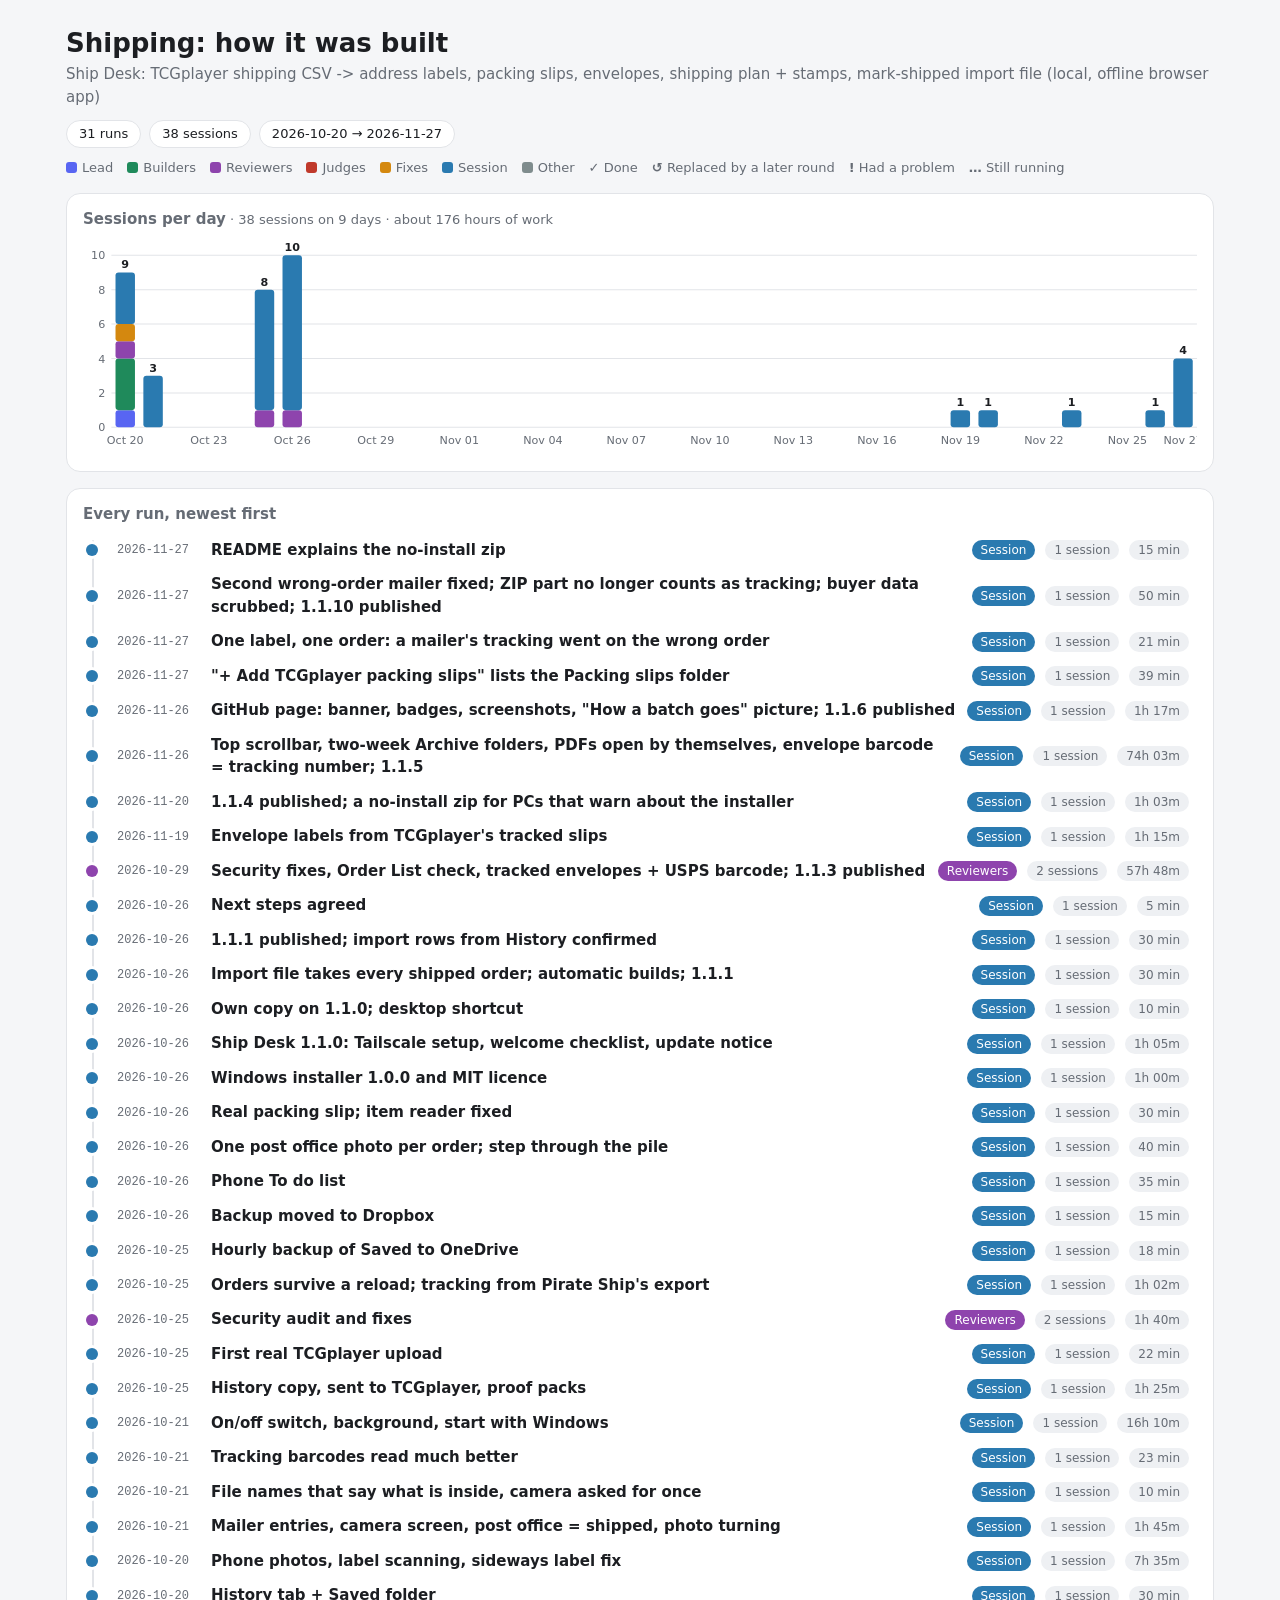
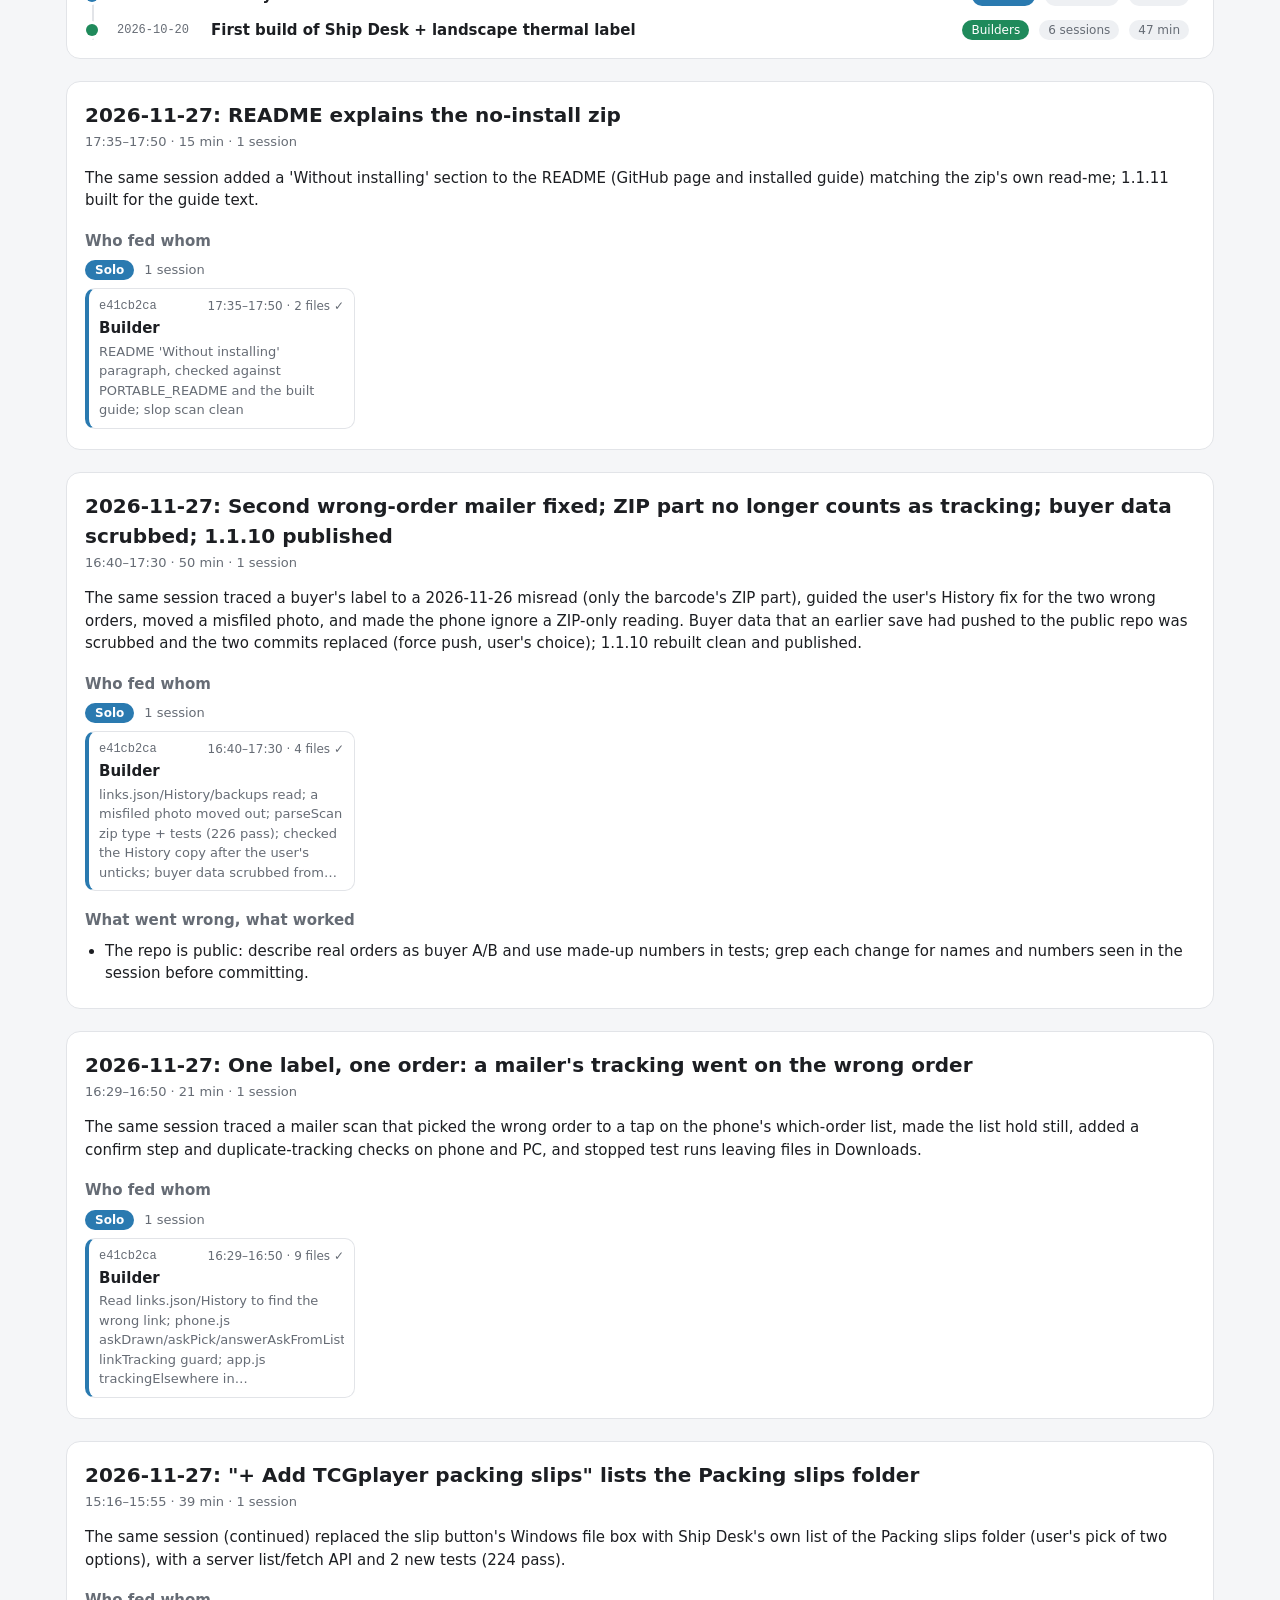
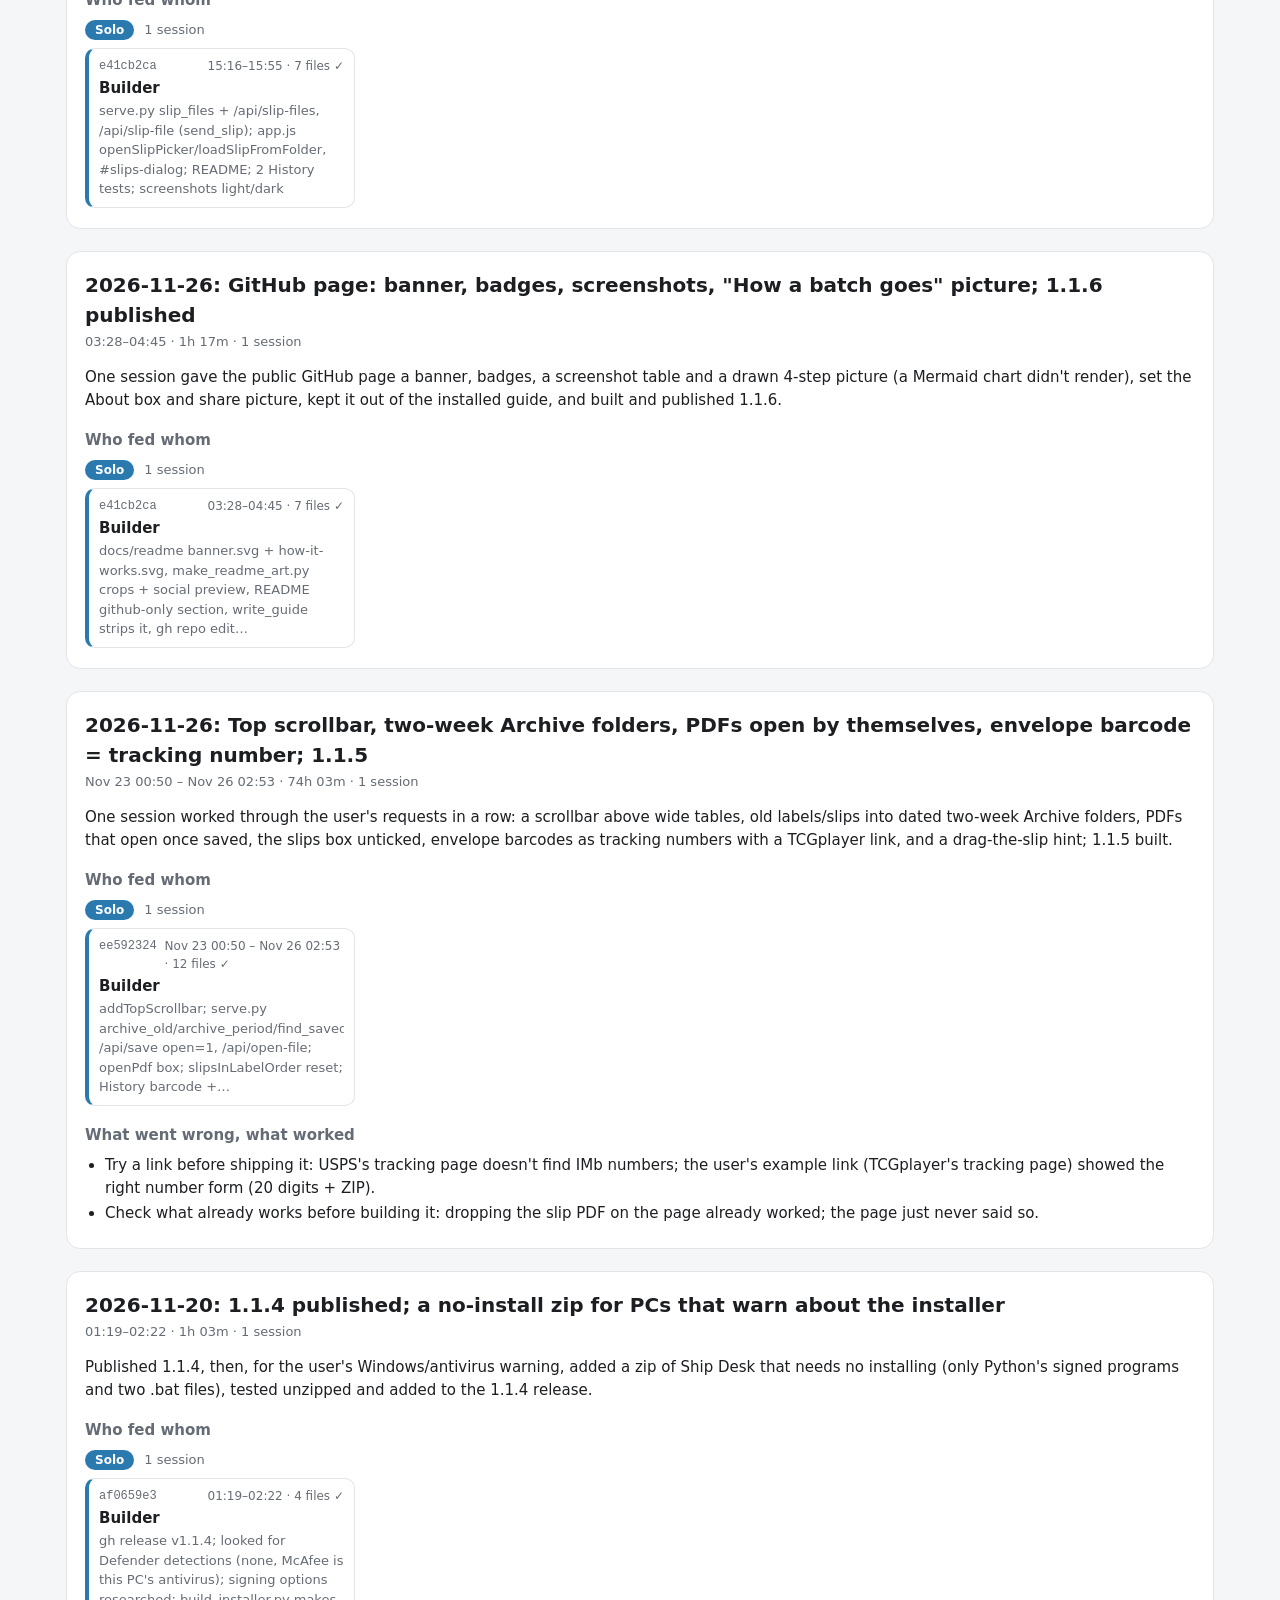
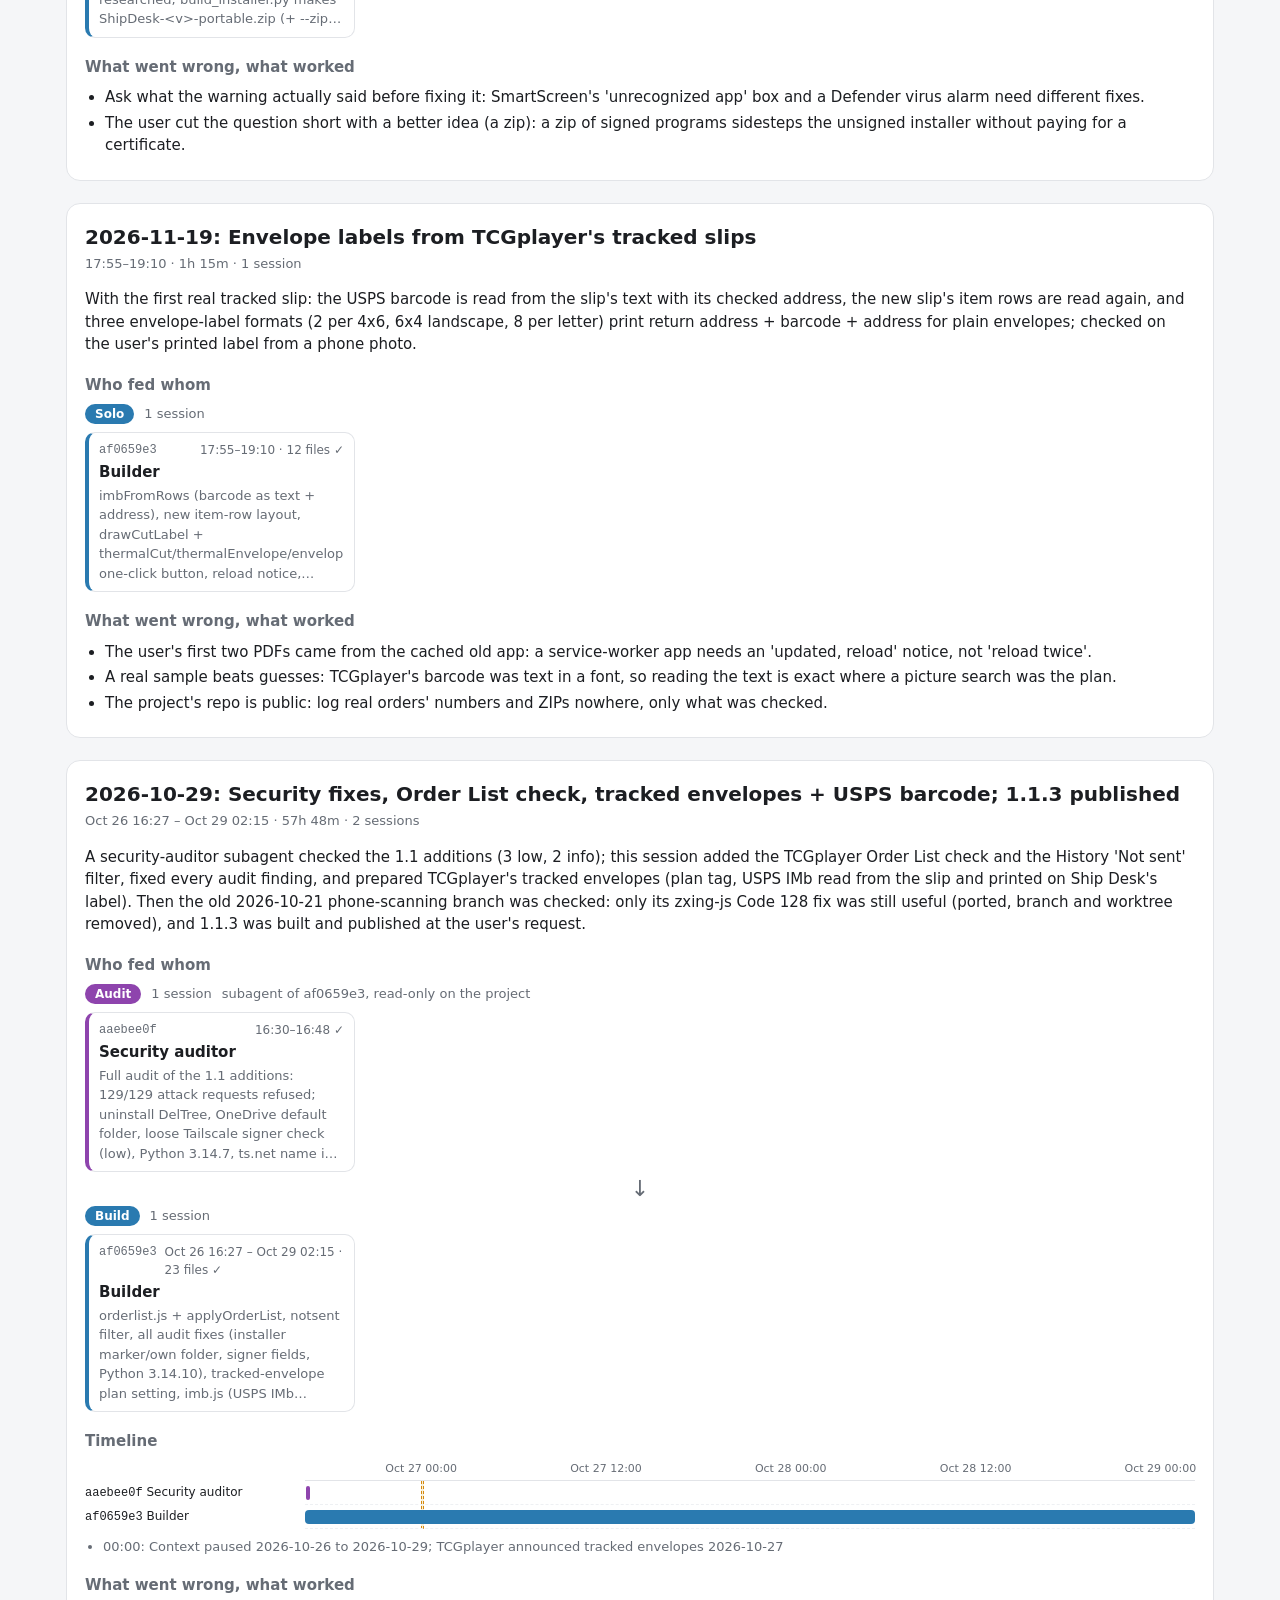
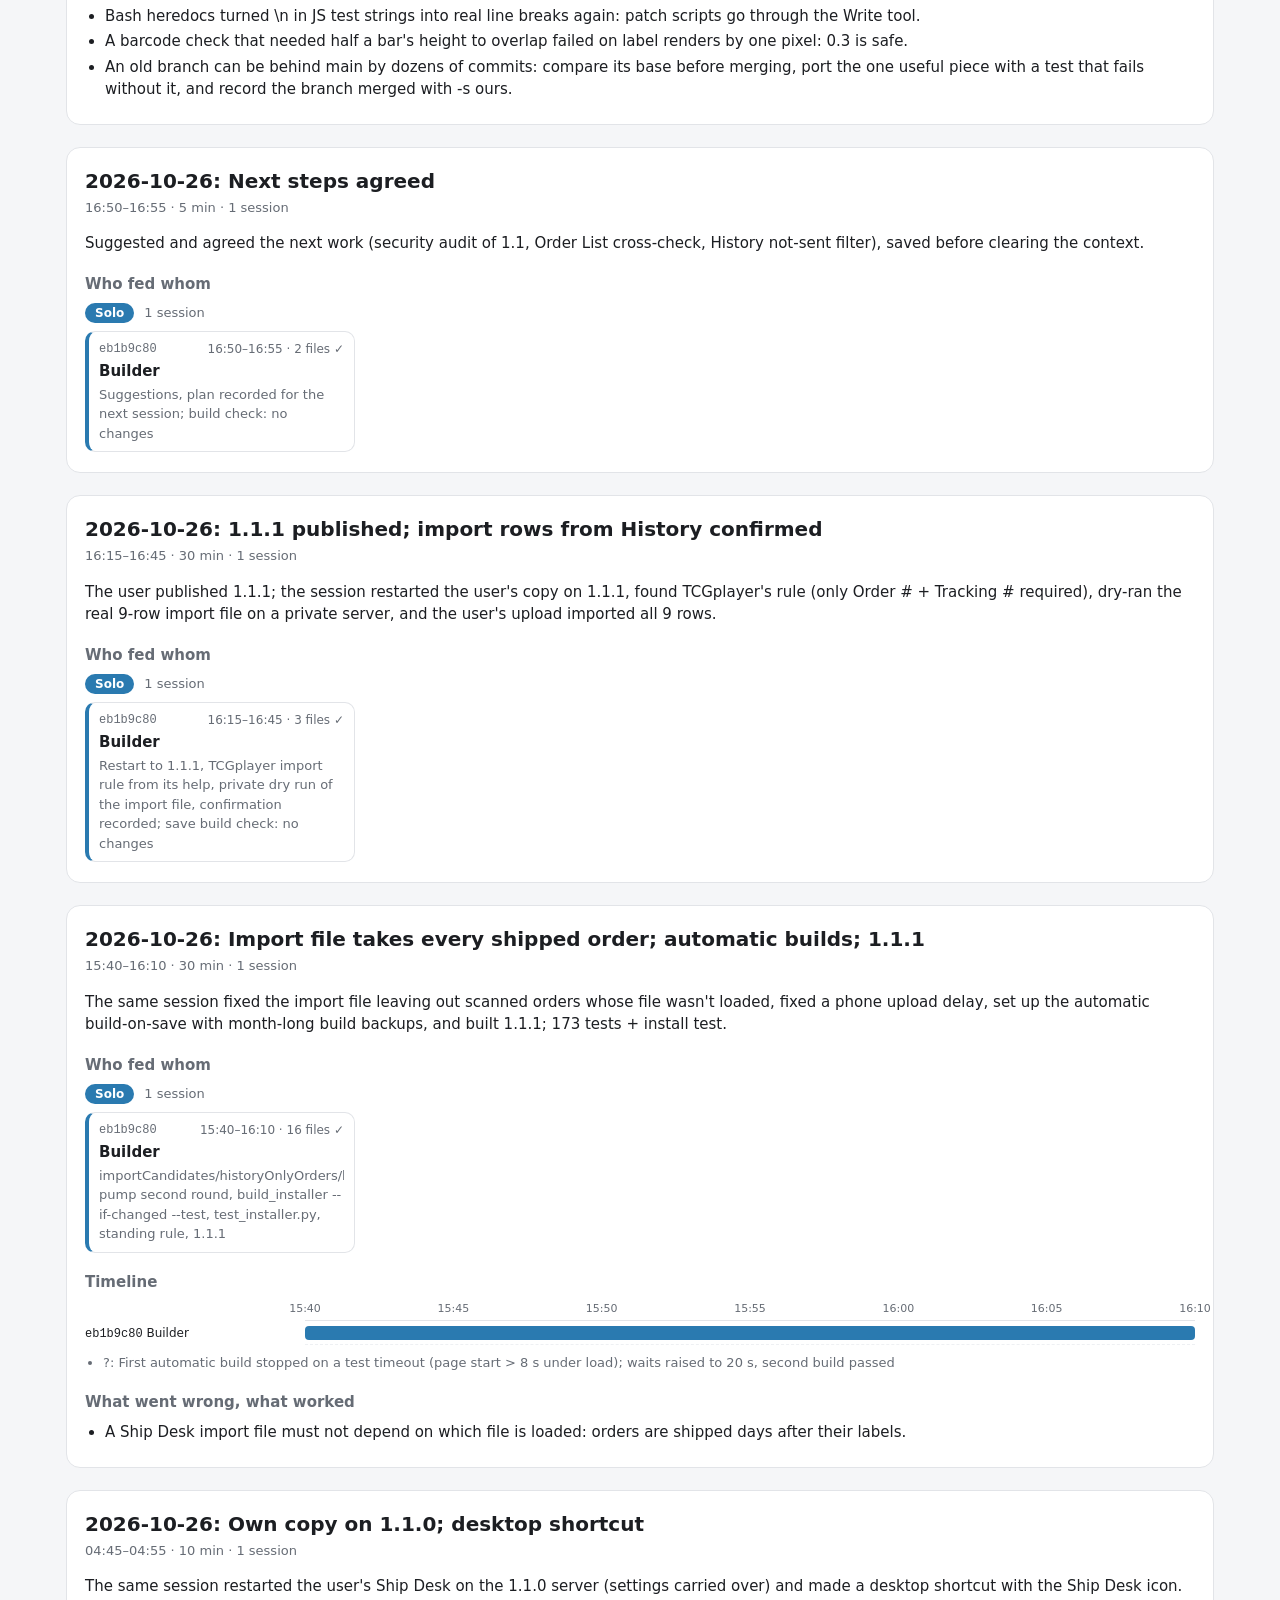
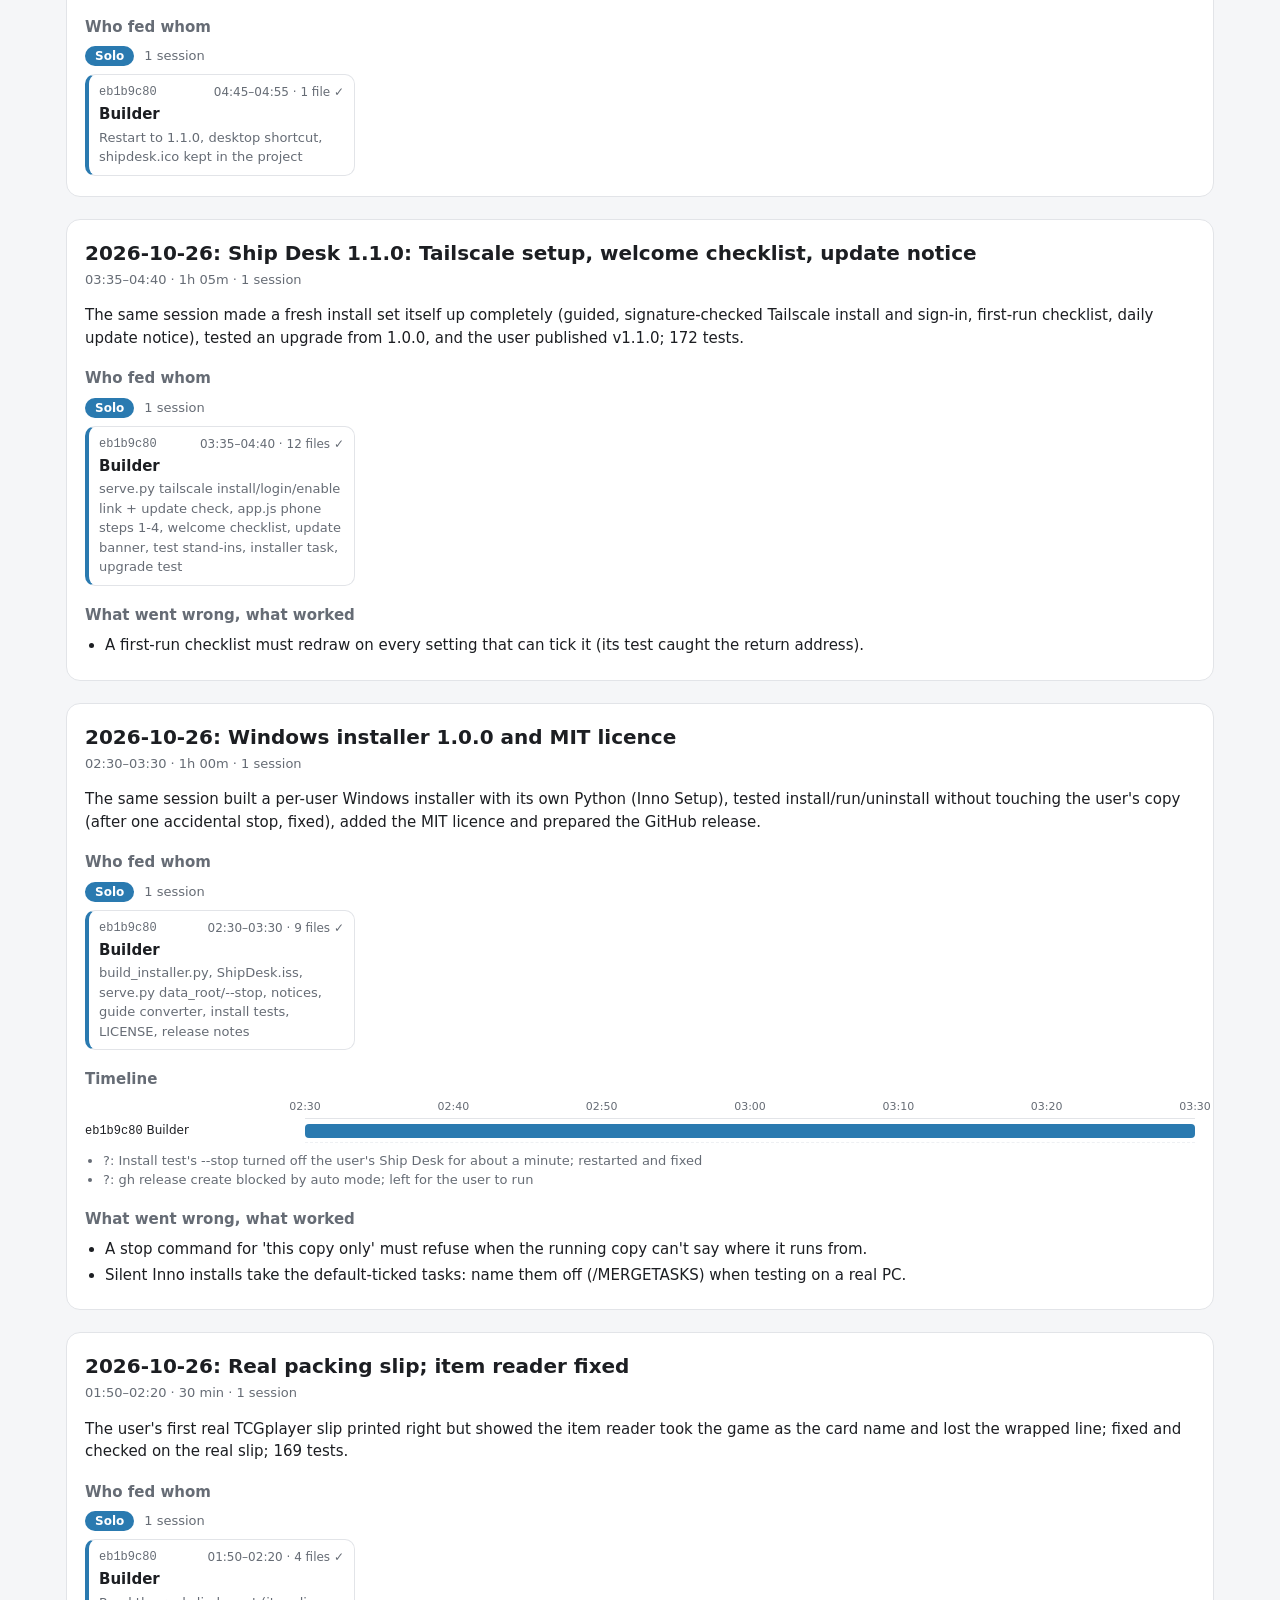
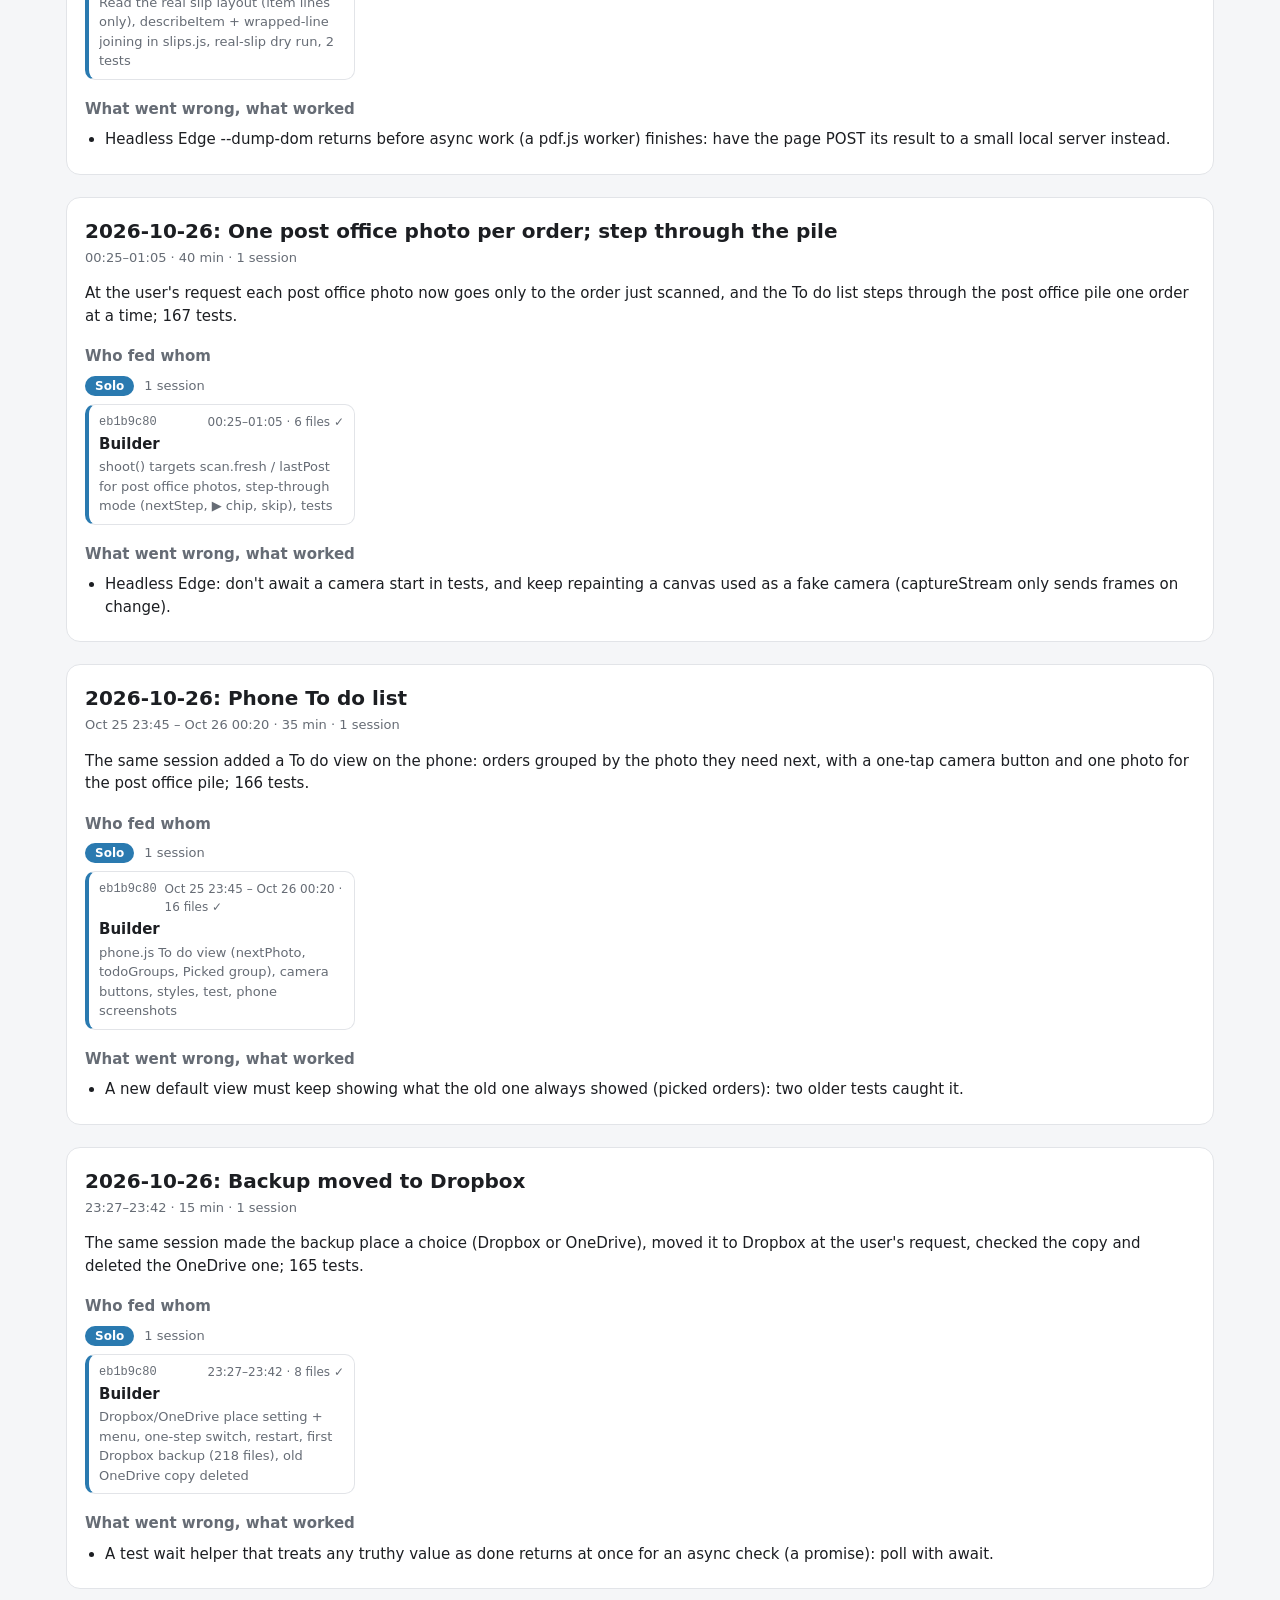
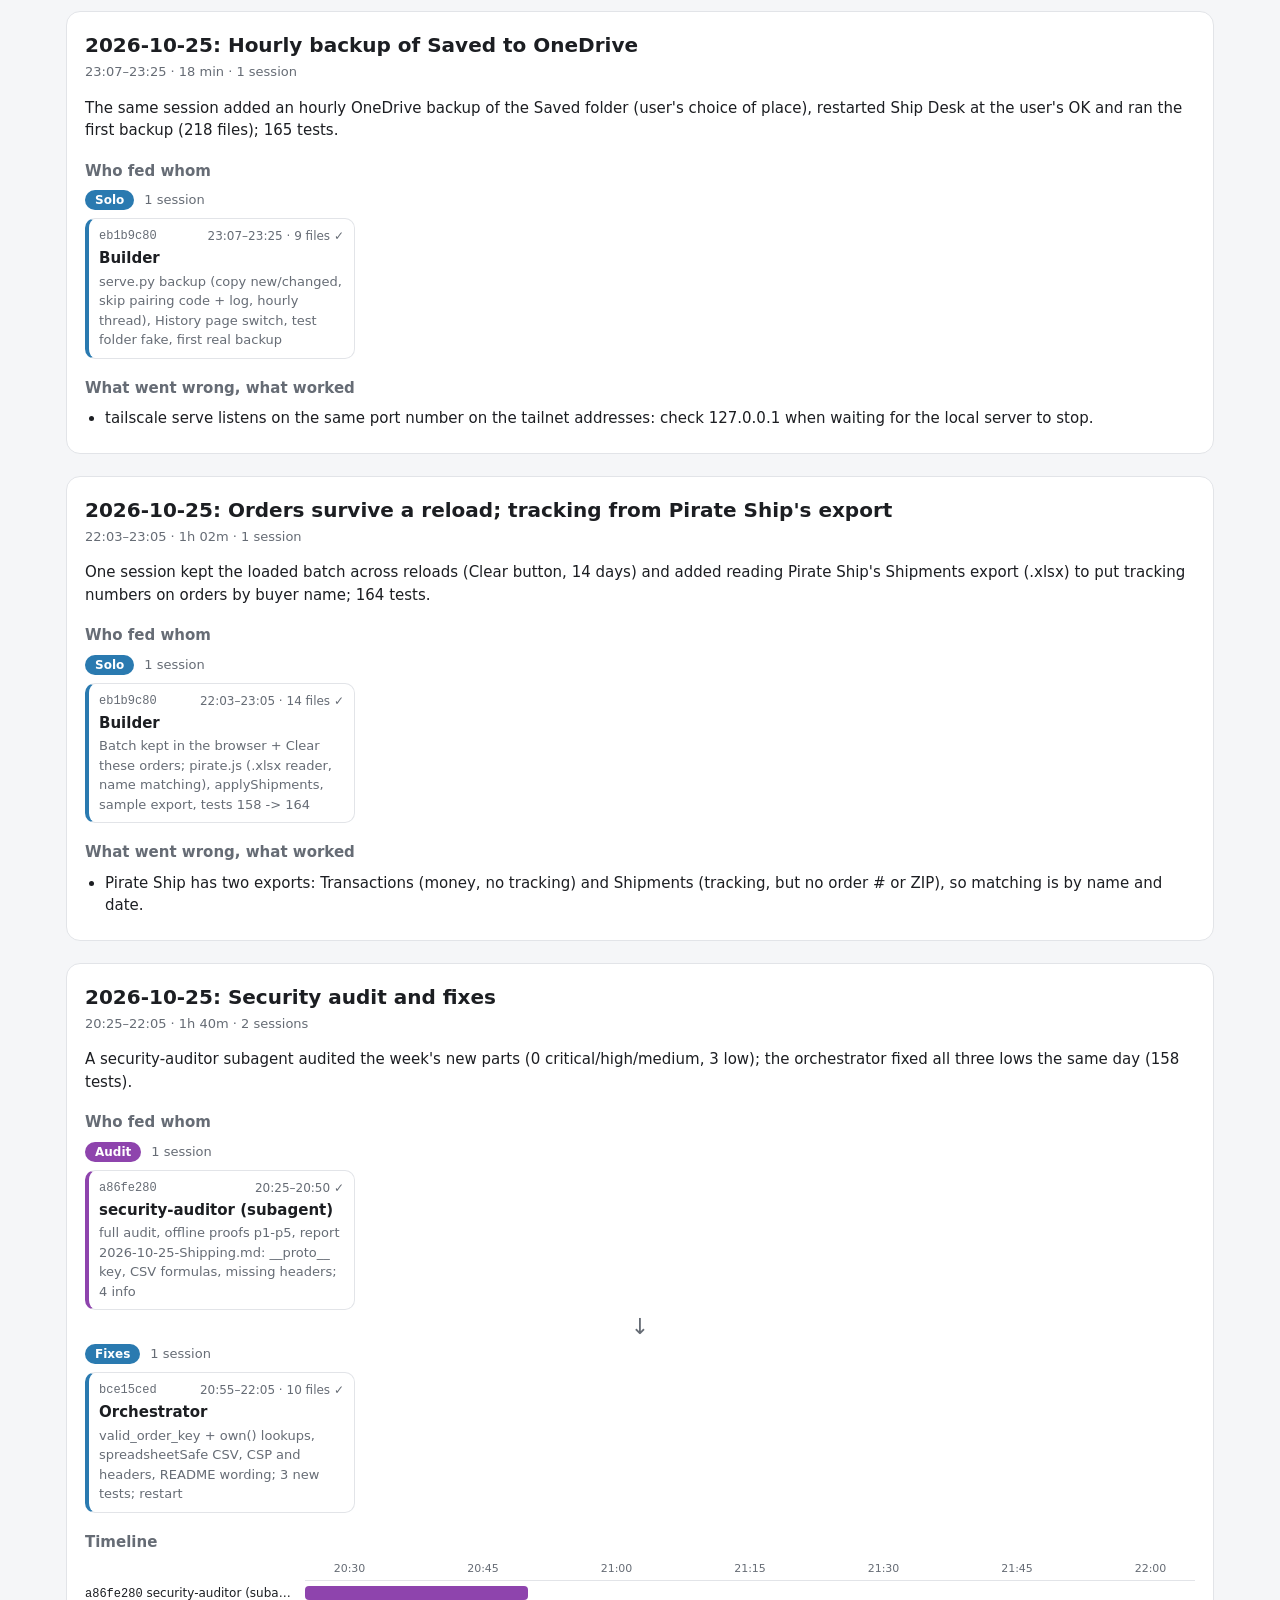
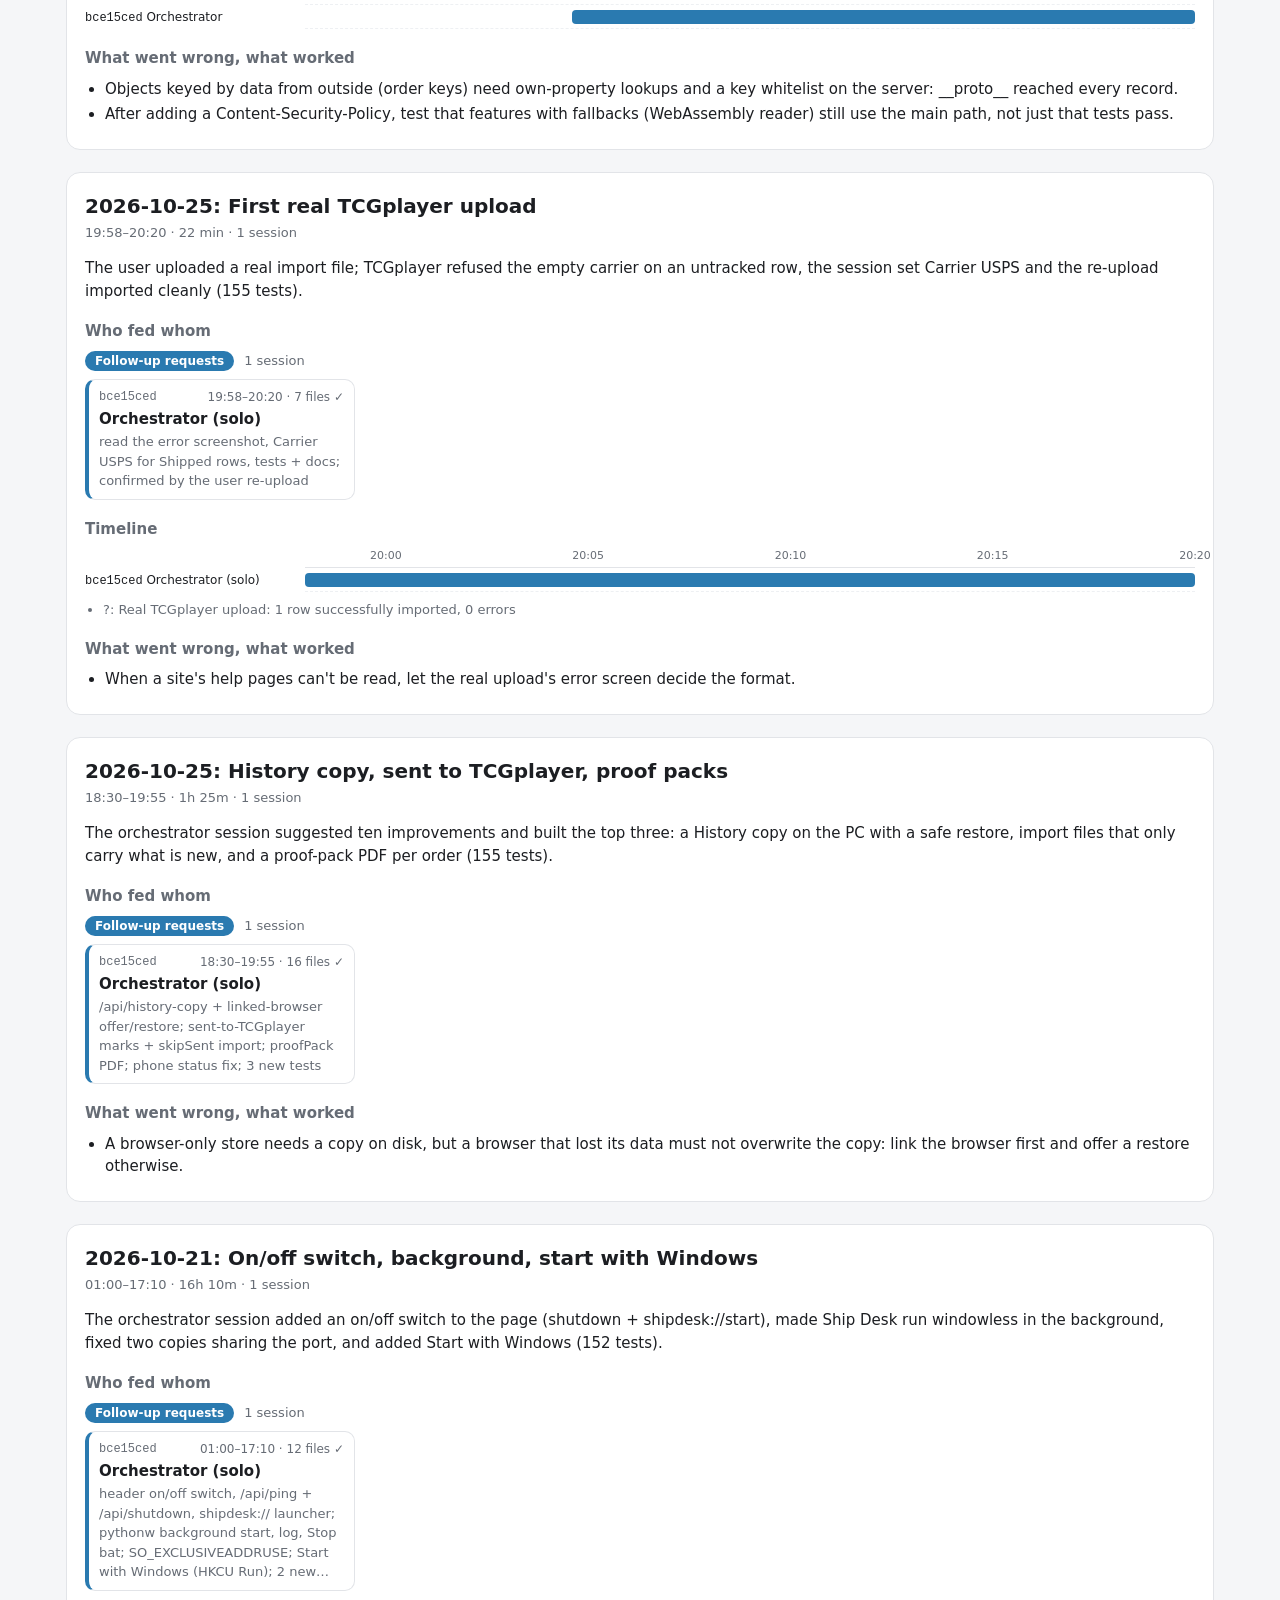
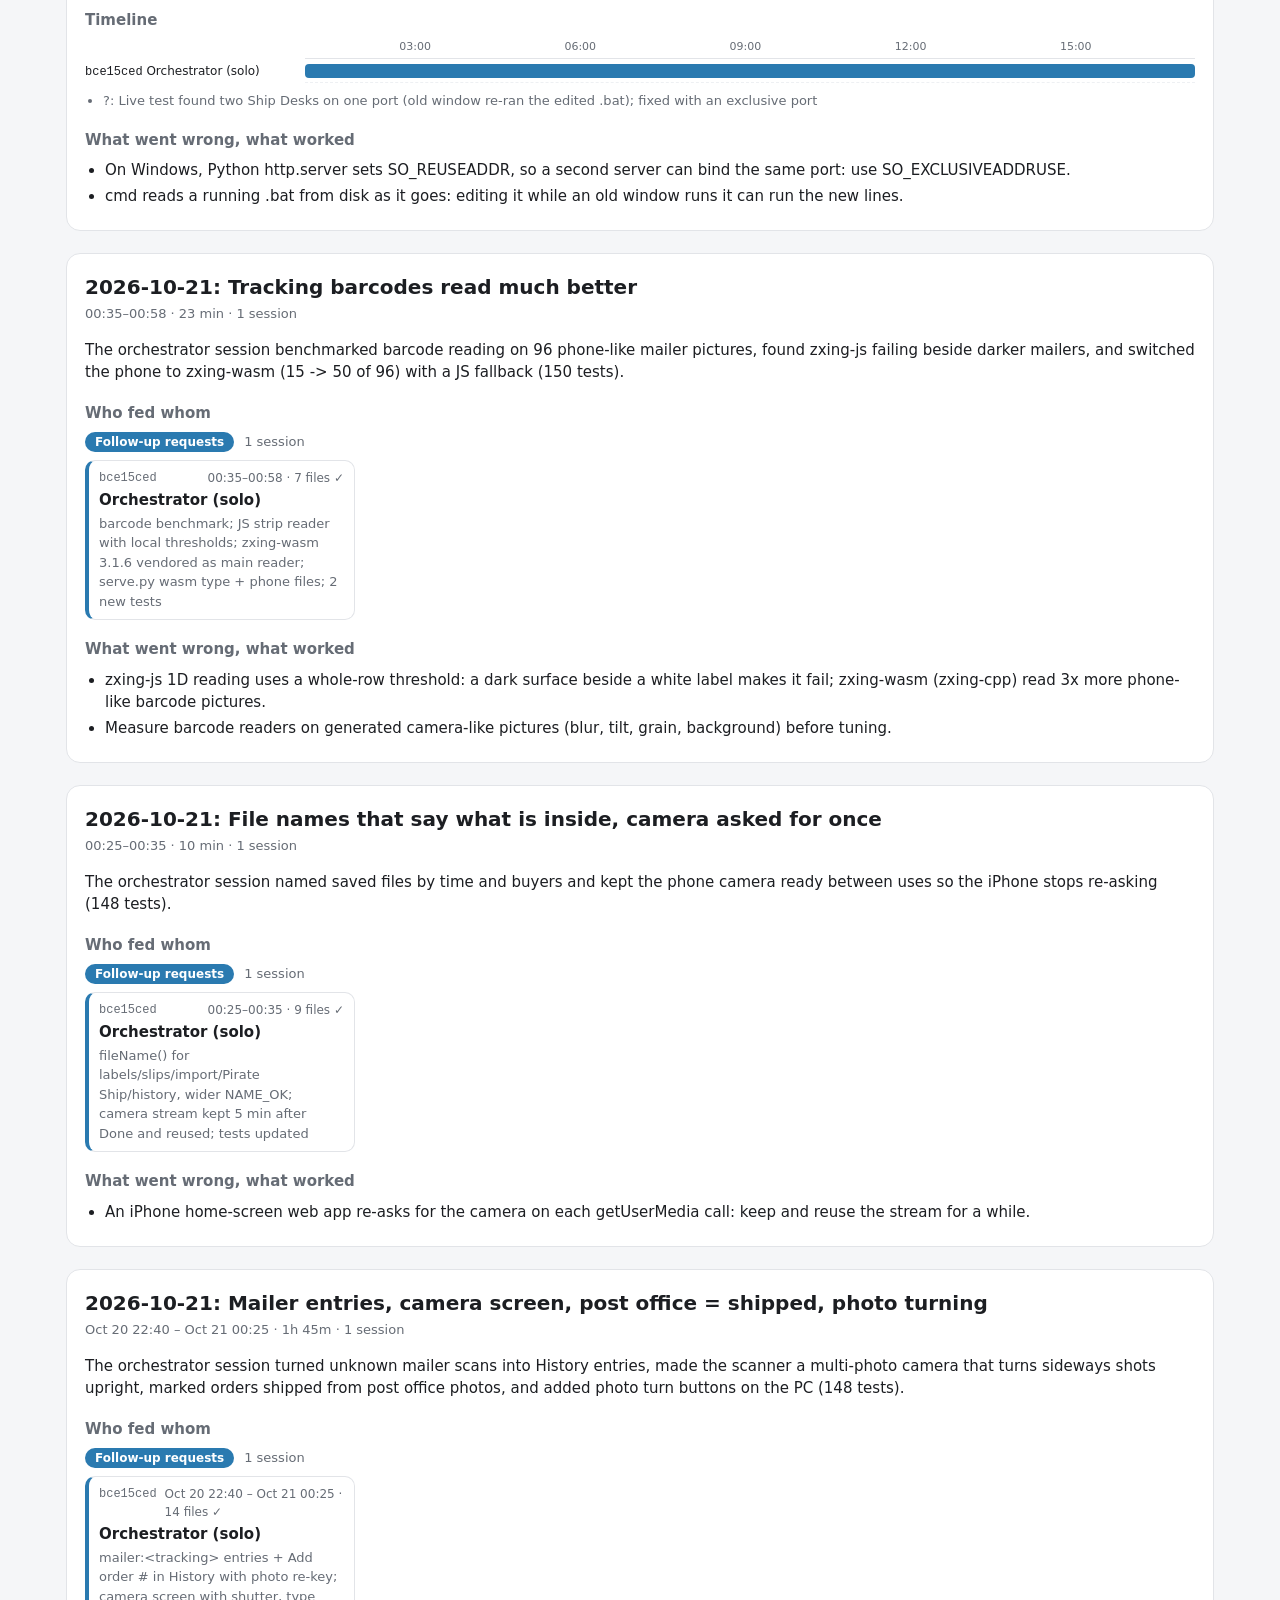
==== commit bdab6653: "Save progress 2026-11-27: README explains the no-install zip; 1.1.11 - "Without installing" section " ====
--- a/WORKFLOW.html
+++ b/WORKFLOW.html
@@ -66,11 +66,11 @@
 <body><div class="wrap">
 <h1>Shipping: how it was built</h1>
 <div class="muted">Ship Desk: TCGplayer shipping CSV -&gt; address labels, packing slips, envelopes, shipping plan + stamps, mark-shipped import file (local, offline browser app)</div>
-<div class="chips"><span class="chip">30 runs</span><span class="chip">37 sessions</span><span class="chip">2026-10-20 → 2026-11-27</span></div>
+<div class="chips"><span class="chip">31 runs</span><span class="chip">38 sessions</span><span class="chip">2026-10-20 → 2026-11-27</span></div>
 <div class="legend"><span><span class="sw" style="background:var(--lead)"></span>Lead</span><span><span class="sw" style="background:var(--build)"></span>Builders</span><span><span class="sw" style="background:var(--review)"></span>Reviewers</span><span><span class="sw" style="background:var(--judge)"></span>Judges</span><span><span class="sw" style="background:var(--fix)"></span>Fixes</span><span><span class="sw" style="background:var(--solo)"></span>Session</span><span><span class="sw" style="background:var(--other)"></span>Other</span><span><b>✓</b> Done</span><span><b>↺</b> Replaced by a later round</span><span><b>!</b> Had a problem</span><span><b>…</b> Still running</span></div>
-<div class="panel chart"><h3 style="margin-top:0">Sessions per day<span class="muted small" style="font-weight:400"> · 37 sessions on 9 days · about 175 hours of work</span></h3><svg viewBox="0 0 1100 220" role="img" aria-label="Sessions per day"><line class="grid" x1="28" x2="1100" y1="186.0" y2="186.0"/><text class="lbl" x="22" y="190.0" text-anchor="end">0</text><line class="grid" x1="28" x2="1100" y1="152.0" y2="152.0"/><text class="lbl" x="22" y="156.0" text-anchor="end">2</text><line class="grid" x1="28" x2="1100" y1="118.0" y2="118.0"/><text class="lbl" x="22" y="122.0" text-anchor="end">4</text><line class="grid" x1="28" x2="1100" y1="84.0" y2="84.0"/><text class="lbl" x="22" y="88.0" text-anchor="end">6</text><line class="grid" x1="28" x2="1100" y1="50.0" y2="50.0"/><text class="lbl" x="22" y="54.0" text-anchor="end">8</text><line class="grid" x1="28" x2="1100" y1="16.0" y2="16.0"/><text class="lbl" x="22" y="20.0" text-anchor="end">10</text><rect x="32.1" y="169.0" width="19.2" height="17.0" rx="3" fill="var(--lead)"><title>2026-10-20: 1 lead</title></rect><rect x="32.1" y="118.0" width="19.2" height="51.0" rx="3" fill="var(--build)"><title>2026-10-20: 3 builders</title></rect><rect x="32.1" y="101.0" width="19.2" height="17.0" rx="3" fill="var(--review)"><title>2026-10-20: 1 reviewers</title></rect><rect x="32.1" y="84.0" width="19.2" height="17.0" rx="3" fill="var(--fix)"><title>2026-10-20: 1 fixes</title></rect><rect x="32.1" y="33.0" width="19.2" height="51.0" rx="3" fill="var(--solo)"><title>2026-10-20: 3 session</title></rect><text class="num" x="41.7" y="29.0" text-anchor="middle">9</text><text class="lbl" x="41.7" y="202" text-anchor="middle">Oct 20</text><rect x="59.6" y="135.0" width="19.2" height="51.0" rx="3" fill="var(--solo)"><title>2026-10-21: 3 session</title></rect><text class="num" x="69.2" y="131.0" text-anchor="middle">3</text><text class="lbl" x="124.2" y="202" text-anchor="middle">Oct 23</text><rect x="169.6" y="169.0" width="19.2" height="17.0" rx="3" fill="var(--review)"><title>2026-10-25: 1 reviewers</title></rect><rect x="169.6" y="50.0" width="19.2" height="119.0" rx="3" fill="var(--solo)"><title>2026-10-25: 7 session</title></rect><text class="num" x="179.2" y="46.0" text-anchor="middle">8</text><rect x="197.0" y="169.0" width="19.2" height="17.0" rx="3" fill="var(--review)"><title>2026-10-26: 1 reviewers</title></rect><rect x="197.0" y="16.0" width="19.2" height="153.0" rx="3" fill="var(--solo)"><title>2026-10-26: 9 session</title></rect><text class="num" x="206.7" y="12.0" text-anchor="middle">10</text><text class="lbl" x="206.7" y="202" text-anchor="middle">Oct 26</text><text class="lbl" x="289.1" y="202" text-anchor="middle">Oct 29</text><text class="lbl" x="371.6" y="202" text-anchor="middle">Nov 01</text><text class="lbl" x="454.1" y="202" text-anchor="middle">Nov 04</text><text class="lbl" x="536.5" y="202" text-anchor="middle">Nov 07</text><text class="lbl" x="619.0" y="202" text-anchor="middle">Nov 10</text><text class="lbl" x="701.4" y="202" text-anchor="middle">Nov 13</text><text class="lbl" x="783.9" y="202" text-anchor="middle">Nov 16</text><rect x="856.7" y="169.0" width="19.2" height="17.0" rx="3" fill="var(--solo)"><title>2026-11-19: 1 session</title></rect><text class="num" x="866.4" y="165.0" text-anchor="middle">1</text><text class="lbl" x="866.4" y="202" text-anchor="middle">Nov 19</text><rect x="884.2" y="169.0" width="19.2" height="17.0" rx="3" fill="var(--solo)"><title>2026-11-20: 1 session</title></rect><text class="num" x="893.8" y="165.0" text-anchor="middle">1</text><text class="lbl" x="948.8" y="202" text-anchor="middle">Nov 22</text><rect x="966.7" y="169.0" width="19.2" height="17.0" rx="3" fill="var(--solo)"><title>2026-11-23: 1 session</title></rect><text class="num" x="976.3" y="165.0" text-anchor="middle">1</text><text class="lbl" x="1031.3" y="202" text-anchor="middle">Nov 25</text><rect x="1049.1" y="169.0" width="19.2" height="17.0" rx="3" fill="var(--solo)"><title>2026-11-26: 1 session</title></rect><text class="num" x="1058.8" y="165.0" text-anchor="middle">1</text><rect x="1076.6" y="135.0" width="19.2" height="51.0" rx="3" fill="var(--solo)"><title>2026-11-27: 3 session</title></rect><text class="num" x="1086.3" y="131.0" text-anchor="middle">3</text><text class="lbl" x="1086.3" y="202" text-anchor="middle">Nov 27</text></svg></div>
-<div class="panel"><h3 style="margin-top:0">Every run, newest first</h3><nav class="tl"><a href="#run0" style="--k:var(--solo)"><span class="dot"></span><span class="date">2026-11-27</span><span class="t">Second wrong-order mailer fixed; ZIP part no longer counts as tracking; buyer data scrubbed; 1.1.10 published</span><span class="tag k">Session</span><span class="tag">1 session</span><span class="tag">50 min</span></a><a href="#run1" style="--k:var(--solo)"><span class="dot"></span><span class="date">2026-11-27</span><span class="t">One label, one order: a mailer&#x27;s tracking went on the wrong order</span><span class="tag k">Session</span><span class="tag">1 session</span><span class="tag">21 min</span></a><a href="#run2" style="--k:var(--solo)"><span class="dot"></span><span class="date">2026-11-27</span><span class="t">&quot;+ Add TCGplayer packing slips&quot; lists the Packing slips folder</span><span class="tag k">Session</span><span class="tag">1 session</span><span class="tag">39 min</span></a><a href="#run3" style="--k:var(--solo)"><span class="dot"></span><span class="date">2026-11-26</span><span class="t">GitHub page: banner, badges, screenshots, &quot;How a batch goes&quot; picture; 1.1.6 published</span><span class="tag k">Session</span><span class="tag">1 session</span><span class="tag">1h 17m</span></a><a href="#run4" style="--k:var(--solo)"><span class="dot"></span><span class="date">2026-11-26</span><span class="t">Top scrollbar, two-week Archive folders, PDFs open by themselves, envelope barcode = tracking number; 1.1.5</span><span class="tag k">Session</span><span class="tag">1 session</span><span class="tag">74h 03m</span></a><a href="#run5" style="--k:var(--solo)"><span class="dot"></span><span class="date">2026-11-20</span><span class="t">1.1.4 published; a no-install zip for PCs that warn about the installer</span><span class="tag k">Session</span><span class="tag">1 session</span><span class="tag">1h 03m</span></a><a href="#run6" style="--k:var(--solo)"><span class="dot"></span><span class="date">2026-11-19</span><span class="t">Envelope labels from TCGplayer&#x27;s tracked slips</span><span class="tag k">Session</span><span class="tag">1 session</span><span class="tag">1h 15m</span></a><a href="#run7" style="--k:var(--review)"><span class="dot"></span><span class="date">2026-10-29</span><span class="t">Security fixes, Order List check, tracked envelopes + USPS barcode; 1.1.3 published</span><span class="tag k">Reviewers</span><span class="tag">2 sessions</span><span class="tag">57h 48m</span></a><a href="#run8" style="--k:var(--solo)"><span class="dot"></span><span class="date">2026-10-26</span><span class="t">Next steps agreed</span><span class="tag k">Session</span><span class="tag">1 session</span><span class="tag">5 min</span></a><a href="#run9" style="--k:var(--solo)"><span class="dot"></span><span class="date">2026-10-26</span><span class="t">1.1.1 published; import rows from History confirmed</span><span class="tag k">Session</span><span class="tag">1 session</span><span class="tag">30 min</span></a><a href="#run10" style="--k:var(--solo)"><span class="dot"></span><span class="date">2026-10-26</span><span class="t">Import file takes every shipped order; automatic builds; 1.1.1</span><span class="tag k">Session</span><span class="tag">1 session</span><span class="tag">30 min</span></a><a href="#run11" style="--k:var(--solo)"><span class="dot"></span><span class="date">2026-10-26</span><span class="t">Own copy on 1.1.0; desktop shortcut</span><span class="tag k">Session</span><span class="tag">1 session</span><span class="tag">10 min</span></a><a href="#run12" style="--k:var(--solo)"><span class="dot"></span><span class="date">2026-10-26</span><span class="t">Ship Desk 1.1.0: Tailscale setup, welcome checklist, update notice</span><span class="tag k">Session</span><span class="tag">1 session</span><span class="tag">1h 05m</span></a><a href="#run13" style="--k:var(--solo)"><span class="dot"></span><span class="date">2026-10-26</span><span class="t">Windows installer 1.0.0 and MIT licence</span><span class="tag k">Session</span><span class="tag">1 session</span><span class="tag">1h 00m</span></a><a href="#run14" style="--k:var(--solo)"><span class="dot"></span><span class="date">2026-10-26</span><span class="t">Real packing slip; item reader fixed</span><span class="tag k">Session</span><span class="tag">1 session</span><span class="tag">30 min</span></a><a href="#run15" style="--k:var(--solo)"><span class="dot"></span><span class="date">2026-10-26</span><span class="t">One post office photo per order; step through the pile</span><span class="tag k">Session</span><span class="tag">1 session</span><span class="tag">40 min</span></a><a href="#run16" style="--k:var(--solo)"><span class="dot"></span><span class="date">2026-10-26</span><span class="t">Phone To do list</span><span class="tag k">Session</span><span class="tag">1 session</span><span class="tag">35 min</span></a><a href="#run17" style="--k:var(--solo)"><span class="dot"></span><span class="date">2026-10-26</span><span class="t">Backup moved to Dropbox</span><span class="tag k">Session</span><span class="tag">1 session</span><span class="tag">15 min</span></a><a href="#run18" style="--k:var(--solo)"><span class="dot"></span><span class="date">2026-10-25</span><span class="t">Hourly backup of Saved to OneDrive</span><span class="tag k">Session</span><span class="tag">1 session</span><span class="tag">18 min</span></a><a href="#run19" style="--k:var(--solo)"><span class="dot"></span><span class="date">2026-10-25</span><span class="t">Orders survive a reload; tracking from Pirate Ship&#x27;s export</span><span class="tag k">Session</span><span class="tag">1 session</span><span class="tag">1h 02m</span></a><a href="#run20" style="--k:var(--review)"><span class="dot"></span><span class="date">2026-10-25</span><span class="t">Security audit and fixes</span><span class="tag k">Reviewers</span><span class="tag">2 sessions</span><span class="tag">1h 40m</span></a><a href="#run21" style="--k:var(--solo)"><span class="dot"></span><span class="date">2026-10-25</span><span class="t">First real TCGplayer upload</span><span class="tag k">Session</span><span class="tag">1 session</span><span class="tag">22 min</span></a><a href="#run22" style="--k:var(--solo)"><span class="dot"></span><span class="date">2026-10-25</span><span class="t">History copy, sent to TCGplayer, proof packs</span><span class="tag k">Session</span><span class="tag">1 session</span><span class="tag">1h 25m</span></a><a href="#run23" style="--k:var(--solo)"><span class="dot"></span><span class="date">2026-10-21</span><span class="t">On/off switch, background, start with Windows</span><span class="tag k">Session</span><span class="tag">1 session</span><span class="tag">16h 10m</span></a><a href="#run24" style="--k:var(--solo)"><span class="dot"></span><span class="date">2026-10-21</span><span class="t">Tracking barcodes read much better</span><span class="tag k">Session</span><span class="tag">1 session</span><span class="tag">23 min</span></a><a href="#run25" style="--k:var(--solo)"><span class="dot"></span><span class="date">2026-10-21</span><span class="t">File names that say what is inside, camera asked for once</span><span class="tag k">Session</span><span class="tag">1 session</span><span class="tag">10 min</span></a><a href="#run26" style="--k:var(--solo)"><span class="dot"></span><span class="date">2026-10-21</span><span class="t">Mailer entries, camera screen, post office = shipped, photo turning</span><span class="tag k">Session</span><span class="tag">1 session</span><span class="tag">1h 45m</span></a><a href="#run27" style="--k:var(--solo)"><span class="dot"></span><span class="date">2026-10-20</span><span class="t">Phone photos, label scanning, sideways label fix</span><span class="tag k">Session</span><span class="tag">1 session</span><span class="tag">7h 35m</span></a><a href="#run28" style="--k:var(--solo)"><span class="dot"></span><span class="date">2026-10-20</span><span class="t">History tab + Saved folder</span><span class="tag k">Session</span><span class="tag">1 session</span><span class="tag">30 min</span></a><a href="#run29" style="--k:var(--build)"><span class="dot"></span><span class="date">2026-10-20</span><span class="t">First build of Ship Desk + landscape thermal label</span><span class="tag k">Builders</span><span class="tag">6 sessions</span><span class="tag">47 min</span></a></nav></div>
-<section class="run" id="run0"><h2>2026-11-27: Second wrong-order mailer fixed; ZIP part no longer counts as tracking; buyer data scrubbed; 1.1.10 published</h2><div class="muted small">16:40–17:30 · 50 min · 1 session</div><p>The same session traced a buyer&#x27;s label to a 2026-11-26 misread (only the barcode&#x27;s ZIP part), guided the user&#x27;s History fix for the two wrong orders, moved a misfiled photo, and made the phone ignore a ZIP-only reading. Buyer data that an earlier save had pushed to the public repo was scrubbed and the two commits replaced (force push, user&#x27;s choice); 1.1.10 rebuilt clean and published.</p><h3>Who fed whom</h3><div class="stage"><div class="stage-head"><span class="pill" style="background:var(--solo)">Solo</span><span class="muted small">1 session</span></div><div class="boxes"><div class="box done" style="--k:var(--solo)" title="links.json/History/backups read; a misfiled photo moved out; parseScan zip type + tests (226 pass); checked the History copy after the user&#x27;s unticks; buyer data scrubbed from PROGRESS/tests/comments, history rewritten (43dc764), 1.1.10 published"><div class="top"><span class="id">e41cb2ca</span><span>16:40–17:30 · 4 files <span class="badge" title="Done">✓</span></span></div><div class="role">Builder</div><div class="did">links.json/History/backups read; a misfiled photo moved out; parseScan zip type + tests (226 pass); checked the History copy after the user&#x27;s unticks; buyer data scrubbed from PROGRESS/tests/comments, history rewritten (43dc764), 1.1.10 published</div></div></div></div><h3>What went wrong, what worked</h3><ul class="lessons"><li>The repo is public: describe real orders as buyer A/B and use made-up numbers in tests; grep each change for names and numbers seen in the session before committing.</li></ul></section><section class="run" id="run1"><h2>2026-11-27: One label, one order: a mailer&#x27;s tracking went on the wrong order</h2><div class="muted small">16:29–16:50 · 21 min · 1 session</div><p>The same session traced a mailer scan that picked the wrong order to a tap on the phone&#x27;s which-order list, made the list hold still, added a confirm step and duplicate-tracking checks on phone and PC, and stopped test runs leaving files in Downloads.</p><h3>Who fed whom</h3><div class="stage"><div class="stage-head"><span class="pill" style="background:var(--solo)">Solo</span><span class="muted small">1 session</span></div><div class="boxes"><div class="box done" style="--k:var(--solo)" title="Read links.json/History to find the wrong link; phone.js askDrawn/askPick/answerAskFromList, linkTracking guard; app.js trackingElsewhere in takePhoneLinks/step 4/History/paste; 2 tests (226 pass); test.py download folder; 36 sample files deleted"><div class="top"><span class="id">e41cb2ca</span><span>16:29–16:50 · 9 files <span class="badge" title="Done">✓</span></span></div><div class="role">Builder</div><div class="did">Read links.json/History to find the wrong link; phone.js askDrawn/askPick/answerAskFromList, linkTracking guard; app.js trackingElsewhere in takePhoneLinks/step 4/History/paste; 2 tests (226 pass); test.py download folder; 36 sample files deleted</div></div></div></div></section><section class="run" id="run2"><h2>2026-11-27: &quot;+ Add TCGplayer packing slips&quot; lists the Packing slips folder</h2><div class="muted small">15:16–15:55 · 39 min · 1 session</div><p>The same session (continued) replaced the slip button&#x27;s Windows file box with Ship Desk&#x27;s own list of the Packing slips folder (user&#x27;s pick of two options), with a server list/fetch API and 2 new tests (224 pass).</p><h3>Who fed whom</h3><div class="stage"><div class="stage-head"><span class="pill" style="background:var(--solo)">Solo</span><span class="muted small">1 session</span></div><div class="boxes"><div class="box done" style="--k:var(--solo)" title="serve.py slip_files + /api/slip-files, /api/slip-file (send_slip); app.js openSlipPicker/loadSlipFromFolder, #slips-dialog; README; 2 History tests; screenshots light/dark"><div class="top"><span class="id">e41cb2ca</span><span>15:16–15:55 · 7 files <span class="badge" title="Done">✓</span></span></div><div class="role">Builder</div><div class="did">serve.py slip_files + /api/slip-files, /api/slip-file (send_slip); app.js openSlipPicker/loadSlipFromFolder, #slips-dialog; README; 2 History tests; screenshots light/dark</div></div></div></div></section><section class="run" id="run3"><h2>2026-11-26: GitHub page: banner, badges, screenshots, &quot;How a batch goes&quot; picture; 1.1.6 published</h2><div class="muted small">03:28–04:45 · 1h 17m · 1 session</div><p>One session gave the public GitHub page a banner, badges, a screenshot table and a drawn 4-step picture (a Mermaid chart didn&#x27;t render), set the About box and share picture, kept it out of the installed guide, and built and published 1.1.6.</p><h3>Who fed whom</h3><div class="stage"><div class="stage-head"><span class="pill" style="background:var(--solo)">Solo</span><span class="muted small">1 session</span></div><div class="boxes"><div class="box done" style="--k:var(--solo)" title="docs/readme banner.svg + how-it-works.svg, make_readme_art.py crops + social preview, README github-only section, write_guide strips it, gh repo edit description/topics; slop check clean; 1.1.6 built (222 tests, installer + zip tests) and published at the user&#x27;s request; user uploaded the social preview (checked via gh api)"><div class="top"><span class="id">e41cb2ca</span><span>03:28–04:45 · 7 files <span class="badge" title="Done">✓</span></span></div><div class="role">Builder</div><div class="did">docs/readme banner.svg + how-it-works.svg, make_readme_art.py crops + social preview, README github-only section, write_guide strips it, gh repo edit description/topics; slop check clean; 1.1.6 built (222 tests, installer + zip tests) and published at the user&#x27;s request; user uploaded the social preview (checked via gh api)</div></div></div></div></section><section class="run" id="run4"><h2>2026-11-26: Top scrollbar, two-week Archive folders, PDFs open by themselves, envelope barcode = tracking number; 1.1.5</h2><div class="muted small">Nov 23 00:50 – Nov 26 02:53 · 74h 03m · 1 session</div><p>One session worked through the user&#x27;s requests in a row: a scrollbar above wide tables, old labels/slips into dated two-week Archive folders, PDFs that open once saved, the slips box unticked, envelope barcodes as tracking numbers with a TCGplayer link, and a drag-the-slip hint; 1.1.5 built.</p><h3>Who fed whom</h3><div class="stage"><div class="stage-head"><span class="pill" style="background:var(--solo)">Solo</span><span class="muted small">1 session</span></div><div class="boxes"><div class="box done" style="--k:var(--solo)" title="addTopScrollbar; serve.py archive_old/archive_period/find_saved, /api/save open=1, /api/open-file; openPdf box; slipsInLabelOrder reset; History barcode + barcodeOf/recordBarcode/fillBarcodes, Track on TCGplayer; first envelope&#x27;s number read off its label PDF; 2 restarts; 222 tests; 1.1.5 built"><div class="top"><span class="id">ee592324</span><span>Nov 23 00:50 – Nov 26 02:53 · 12 files <span class="badge" title="Done">✓</span></span></div><div class="role">Builder</div><div class="did">addTopScrollbar; serve.py archive_old/archive_period/find_saved, /api/save open=1, /api/open-file; openPdf box; slipsInLabelOrder reset; History barcode + barcodeOf/recordBarcode/fillBarcodes, Track on TCGplayer; first envelope&#x27;s number read off its label PDF; 2 restarts; 222 tests; 1.1.5 built</div></div></div></div><h3>What went wrong, what worked</h3><ul class="lessons"><li>Try a link before shipping it: USPS&#x27;s tracking page doesn&#x27;t find IMb numbers; the user&#x27;s example link (TCGplayer&#x27;s tracking page) showed the right number form (20 digits + ZIP).</li><li>Check what already works before building it: dropping the slip PDF on the page already worked; the page just never said so.</li></ul></section><section class="run" id="run5"><h2>2026-11-20: 1.1.4 published; a no-install zip for PCs that warn about the installer</h2><div class="muted small">01:19–02:22 · 1h 03m · 1 session</div><p>Published 1.1.4, then, for the user&#x27;s Windows/antivirus warning, added a zip of Ship Desk that needs no installing (only Python&#x27;s signed programs and two .bat files), tested unzipped and added to the 1.1.4 release.</p><h3>Who fed whom</h3><div class="stage"><div class="stage-head"><span class="pill" style="background:var(--solo)">Solo</span><span class="muted small">1 session</span></div><div class="boxes"><div class="box done" style="--k:var(--solo)" title="gh release v1.1.4; looked for Defender detections (none, McAfee is this PC&#x27;s antivirus); signing options researched; build_installer.py makes ShipDesk-&lt;v&gt;-portable.zip (+ --zip-only), tools/test_portable.py 18 checks; zip uploaded"><div class="top"><span class="id">af0659e3</span><span>01:19–02:22 · 4 files <span class="badge" title="Done">✓</span></span></div><div class="role">Builder</div><div class="did">gh release v1.1.4; looked for Defender detections (none, McAfee is this PC&#x27;s antivirus); signing options researched; build_installer.py makes ShipDesk-&lt;v&gt;-portable.zip (+ --zip-only), tools/test_portable.py 18 checks; zip uploaded</div></div></div></div><h3>What went wrong, what worked</h3><ul class="lessons"><li>Ask what the warning actually said before fixing it: SmartScreen&#x27;s &#x27;unrecognized app&#x27; box and a Defender virus alarm need different fixes.</li><li>The user cut the question short with a better idea (a zip): a zip of signed programs sidesteps the unsigned installer without paying for a certificate.</li></ul></section><section class="run" id="run6"><h2>2026-11-19: Envelope labels from TCGplayer&#x27;s tracked slips</h2><div class="muted small">17:55–19:10 · 1h 15m · 1 session</div><p>With the first real tracked slip: the USPS barcode is read from the slip&#x27;s text with its checked address, the new slip&#x27;s item rows are read again, and three envelope-label formats (2 per 4x6, 6x4 landscape, 8 per letter) print return address + barcode + address for plain envelopes; checked on the user&#x27;s printed label from a phone photo.</p><h3>Who fed whom</h3><div class="stage"><div class="stage-head"><span class="pill" style="background:var(--solo)">Solo</span><span class="muted small">1 session</span></div><div class="boxes"><div class="box done" style="--k:var(--solo)" title="imbFromRows (barcode as text + address), new item-row layout, drawCutLabel + thermalCut/thermalEnvelope/envelopeCut, one-click button, reload notice, safety research (USPS ok, TCGplayer wants window envelopes); 206 tests"><div class="top"><span class="id">af0659e3</span><span>17:55–19:10 · 12 files <span class="badge" title="Done">✓</span></span></div><div class="role">Builder</div><div class="did">imbFromRows (barcode as text + address), new item-row layout, drawCutLabel + thermalCut/thermalEnvelope/envelopeCut, one-click button, reload notice, safety research (USPS ok, TCGplayer wants window envelopes); 206 tests</div></div></div></div><h3>What went wrong, what worked</h3><ul class="lessons"><li>The user&#x27;s first two PDFs came from the cached old app: a service-worker app needs an &#x27;updated, reload&#x27; notice, not &#x27;reload twice&#x27;.</li><li>A real sample beats guesses: TCGplayer&#x27;s barcode was text in a font, so reading the text is exact where a picture search was the plan.</li><li>The project&#x27;s repo is public: log real orders&#x27; numbers and ZIPs nowhere, only what was checked.</li></ul></section><section class="run" id="run7"><h2>2026-10-29: Security fixes, Order List check, tracked envelopes + USPS barcode; 1.1.3 published</h2><div class="muted small">Oct 26 16:27 – Oct 29 02:15 · 57h 48m · 2 sessions</div><p>A security-auditor subagent checked the 1.1 additions (3 low, 2 info); this session added the TCGplayer Order List check and the History &#x27;Not sent&#x27; filter, fixed every audit finding, and prepared TCGplayer&#x27;s tracked envelopes (plan tag, USPS IMb read from the slip and printed on Ship Desk&#x27;s label). Then the old 2026-10-21 phone-scanning branch was checked: only its zxing-js Code 128 fix was still useful (ported, branch and worktree removed), and 1.1.3 was built and published at the user&#x27;s request.</p><h3>Who fed whom</h3><div class="stage"><div class="stage-head"><span class="pill" style="background:var(--review)">Audit</span><span class="muted small">1 session</span><span class="muted small">subagent of af0659e3, read-only on the project</span></div><div class="boxes"><div class="box done" style="--k:var(--review)" title="Full audit of the 1.1 additions: 129/129 attack requests refused; uninstall DelTree, OneDrive default folder, loose Tailscale signer check (low), Python 3.14.7, ts.net name in CT logs (info)"><div class="top"><span class="id">aaebee0f</span><span>16:30–16:48 <span class="badge" title="Done">✓</span></span></div><div class="role">Security auditor</div><div class="did">Full audit of the 1.1 additions: 129/129 attack requests refused; uninstall DelTree, OneDrive default folder, loose Tailscale signer check (low), Python 3.14.7, ts.net name in CT logs (info)</div></div></div></div><div class="arrow">↓</div><div class="stage"><div class="stage-head"><span class="pill" style="background:var(--solo)">Build</span><span class="muted small">1 session</span></div><div class="boxes"><div class="box done" style="--k:var(--solo)" title="orderlist.js + applyOrderList, notsent filter, all audit fixes (installer marker/own folder, signer fields, Python 3.14.10), tracked-envelope plan setting, imb.js (USPS IMb encode/decode/find), barcode on labels; 188 tests; ported fixCode128 from the old branch, removed its worktree; installer 1.1.3 built, tested, published"><div class="top"><span class="id">af0659e3</span><span>Oct 26 16:27 – Oct 29 02:15 · 23 files <span class="badge" title="Done">✓</span></span></div><div class="role">Builder</div><div class="did">orderlist.js + applyOrderList, notsent filter, all audit fixes (installer marker/own folder, signer fields, Python 3.14.10), tracked-envelope plan setting, imb.js (USPS IMb encode/decode/find), barcode on labels; 188 tests; ported fixCode128 from the old branch, removed its worktree; installer 1.1.3 built, tested, published</div></div></div></div><h3>Timeline</h3><div class="gantt" style="--lbl:220px"><div class="axis"><span class="tick" style="left:13.06%">Oct 27 00:00</span><span class="tick" style="left:33.82%">Oct 27 12:00</span><span class="tick" style="left:54.58%">Oct 28 00:00</span><span class="tick" style="left:75.35%">Oct 28 12:00</span><span class="tick" style="left:96.11%">Oct 29 00:00</span></div><div class="band-wrap"><div class="band" style="left:13.06%;width:0.30%" title="Context paused 2026-10-26 to 2026-10-29; TCGplayer announced tracked envelopes 2026-10-27"></div></div><div class="row"><div class="lbl" title="aaebee0f · Security auditor · 16:30–16:48 (18 min)"><span class="id">aaebee0f</span> Security auditor</div><div class="track"><div class="bar done" style="--k:var(--review);left:0.09%;width:0.52%" title="aaebee0f · Security auditor · 16:30–16:48 (18 min)"></div></div></div><div class="row"><div class="lbl" title="af0659e3 · Builder · Oct 26 16:27 – Oct 29 02:15 (57h 48m)"><span class="id">af0659e3</span> Builder</div><div class="track"><div class="bar done" style="--k:var(--solo);left:0.00%;width:100.00%" title="af0659e3 · Builder · Oct 26 16:27 – Oct 29 02:15 (57h 48m)"></div></div></div></div><ul class="events"><li>00:00: Context paused 2026-10-26 to 2026-10-29; TCGplayer announced tracked envelopes 2026-10-27</li></ul><h3>What went wrong, what worked</h3><ul class="lessons"><li>Bash heredocs turned \n in JS test strings into real line breaks again: patch scripts go through the Write tool.</li><li>A barcode check that needed half a bar&#x27;s height to overlap failed on label renders by one pixel: 0.3 is safe.</li><li>An old branch can be behind main by dozens of commits: compare its base before merging, port the one useful piece with a test that fails without it, and record the branch merged with -s ours.</li></ul></section><section class="run" id="run8"><h2>2026-10-26: Next steps agreed</h2><div class="muted small">16:50–16:55 · 5 min · 1 session</div><p>Suggested and agreed the next work (security audit of 1.1, Order List cross-check, History not-sent filter), saved before clearing the context.</p><h3>Who fed whom</h3><div class="stage"><div class="stage-head"><span class="pill" style="background:var(--solo)">Solo</span><span class="muted small">1 session</span></div><div class="boxes"><div class="box done" style="--k:var(--solo)" title="Suggestions, plan recorded for the next session; build check: no changes"><div class="top"><span class="id">eb1b9c80</span><span>16:50–16:55 · 2 files <span class="badge" title="Done">✓</span></span></div><div class="role">Builder</div><div class="did">Suggestions, plan recorded for the next session; build check: no changes</div></div></div></div></section><section class="run" id="run9"><h2>2026-10-26: 1.1.1 published; import rows from History confirmed</h2><div class="muted small">16:15–16:45 · 30 min · 1 session</div><p>The user published 1.1.1; the session restarted the user&#x27;s copy on 1.1.1, found TCGplayer&#x27;s rule (only Order # + Tracking # required), dry-ran the real 9-row import file on a private server, and the user&#x27;s upload imported all 9 rows.</p><h3>Who fed whom</h3><div class="stage"><div class="stage-head"><span class="pill" style="background:var(--solo)">Solo</span><span class="muted small">1 session</span></div><div class="boxes"><div class="box done" style="--k:var(--solo)" title="Restart to 1.1.1, TCGplayer import rule from its help, private dry run of the import file, confirmation recorded; save build check: no changes"><div class="top"><span class="id">eb1b9c80</span><span>16:15–16:45 · 3 files <span class="badge" title="Done">✓</span></span></div><div class="role">Builder</div><div class="did">Restart to 1.1.1, TCGplayer import rule from its help, private dry run of the import file, confirmation recorded; save build check: no changes</div></div></div></div></section><section class="run" id="run10"><h2>2026-10-26: Import file takes every shipped order; automatic builds; 1.1.1</h2><div class="muted small">15:40–16:10 · 30 min · 1 session</div><p>The same session fixed the import file leaving out scanned orders whose file wasn&#x27;t loaded, fixed a phone upload delay, set up the automatic build-on-save with month-long build backups, and built 1.1.1; 173 tests + install test.</p><h3>Who fed whom</h3><div class="stage"><div class="stage-head"><span class="pill" style="background:var(--solo)">Solo</span><span class="muted small">1 session</span></div><div class="boxes"><div class="box done" style="--k:var(--solo)" title="importCandidates/historyOnlyOrders/keepRows, pump second round, build_installer --if-changed --test, test_installer.py, standing rule, 1.1.1"><div class="top"><span class="id">eb1b9c80</span><span>15:40–16:10 · 16 files <span class="badge" title="Done">✓</span></span></div><div class="role">Builder</div><div class="did">importCandidates/historyOnlyOrders/keepRows, pump second round, build_installer --if-changed --test, test_installer.py, standing rule, 1.1.1</div></div></div></div><h3>Timeline</h3><div class="gantt" style="--lbl:220px"><div class="axis"><span class="tick" style="left:0.00%">15:40</span><span class="tick" style="left:16.67%">15:45</span><span class="tick" style="left:33.33%">15:50</span><span class="tick" style="left:50.00%">15:55</span><span class="tick" style="left:66.67%">16:00</span><span class="tick" style="left:83.33%">16:05</span><span class="tick" style="left:100.00%">16:10</span></div><div class="band-wrap"></div><div class="row"><div class="lbl" title="eb1b9c80 · Builder · 15:40–16:10 (30 min)"><span class="id">eb1b9c80</span> Builder</div><div class="track"><div class="bar done" style="--k:var(--solo);left:0.00%;width:100.00%" title="eb1b9c80 · Builder · 15:40–16:10 (30 min)"></div></div></div></div><ul class="events"><li>?: First automatic build stopped on a test timeout (page start &gt; 8 s under load); waits raised to 20 s, second build passed</li></ul><h3>What went wrong, what worked</h3><ul class="lessons"><li>A Ship Desk import file must not depend on which file is loaded: orders are shipped days after their labels.</li></ul></section><section class="run" id="run11"><h2>2026-10-26: Own copy on 1.1.0; desktop shortcut</h2><div class="muted small">04:45–04:55 · 10 min · 1 session</div><p>The same session restarted the user&#x27;s Ship Desk on the 1.1.0 server (settings carried over) and made a desktop shortcut with the Ship Desk icon.</p><h3>Who fed whom</h3><div class="stage"><div class="stage-head"><span class="pill" style="background:var(--solo)">Solo</span><span class="muted small">1 session</span></div><div class="boxes"><div class="box done" style="--k:var(--solo)" title="Restart to 1.1.0, desktop shortcut, shipdesk.ico kept in the project"><div class="top"><span class="id">eb1b9c80</span><span>04:45–04:55 · 1 file <span class="badge" title="Done">✓</span></span></div><div class="role">Builder</div><div class="did">Restart to 1.1.0, desktop shortcut, shipdesk.ico kept in the project</div></div></div></div></section><section class="run" id="run12"><h2>2026-10-26: Ship Desk 1.1.0: Tailscale setup, welcome checklist, update notice</h2><div class="muted small">03:35–04:40 · 1h 05m · 1 session</div><p>The same session made a fresh install set itself up completely (guided, signature-checked Tailscale install and sign-in, first-run checklist, daily update notice), tested an upgrade from 1.0.0, and the user published v1.1.0; 172 tests.</p><h3>Who fed whom</h3><div class="stage"><div class="stage-head"><span class="pill" style="background:var(--solo)">Solo</span><span class="muted small">1 session</span></div><div class="boxes"><div class="box done" style="--k:var(--solo)" title="serve.py tailscale install/login/enable link + update check, app.js phone steps 1-4, welcome checklist, update banner, test stand-ins, installer task, upgrade test"><div class="top"><span class="id">eb1b9c80</span><span>03:35–04:40 · 12 files <span class="badge" title="Done">✓</span></span></div><div class="role">Builder</div><div class="did">serve.py tailscale install/login/enable link + update check, app.js phone steps 1-4, welcome checklist, update banner, test stand-ins, installer task, upgrade test</div></div></div></div><h3>What went wrong, what worked</h3><ul class="lessons"><li>A first-run checklist must redraw on every setting that can tick it (its test caught the return address).</li></ul></section><section class="run" id="run13"><h2>2026-10-26: Windows installer 1.0.0 and MIT licence</h2><div class="muted small">02:30–03:30 · 1h 00m · 1 session</div><p>The same session built a per-user Windows installer with its own Python (Inno Setup), tested install/run/uninstall without touching the user&#x27;s copy (after one accidental stop, fixed), added the MIT licence and prepared the GitHub release.</p><h3>Who fed whom</h3><div class="stage"><div class="stage-head"><span class="pill" style="background:var(--solo)">Solo</span><span class="muted small">1 session</span></div><div class="boxes"><div class="box done" style="--k:var(--solo)" title="build_installer.py, ShipDesk.iss, serve.py data_root/--stop, notices, guide converter, install tests, LICENSE, release notes"><div class="top"><span class="id">eb1b9c80</span><span>02:30–03:30 · 9 files <span class="badge" title="Done">✓</span></span></div><div class="role">Builder</div><div class="did">build_installer.py, ShipDesk.iss, serve.py data_root/--stop, notices, guide converter, install tests, LICENSE, release notes</div></div></div></div><h3>Timeline</h3><div class="gantt" style="--lbl:220px"><div class="axis"><span class="tick" style="left:0.00%">02:30</span><span class="tick" style="left:16.67%">02:40</span><span class="tick" style="left:33.33%">02:50</span><span class="tick" style="left:50.00%">03:00</span><span class="tick" style="left:66.67%">03:10</span><span class="tick" style="left:83.33%">03:20</span><span class="tick" style="left:100.00%">03:30</span></div><div class="band-wrap"></div><div class="row"><div class="lbl" title="eb1b9c80 · Builder · 02:30–03:30 (1h 00m)"><span class="id">eb1b9c80</span> Builder</div><div class="track"><div class="bar done" style="--k:var(--solo);left:0.00%;width:100.00%" title="eb1b9c80 · Builder · 02:30–03:30 (1h 00m)"></div></div></div></div><ul class="events"><li>?: Install test&#x27;s --stop turned off the user&#x27;s Ship Desk for about a minute; restarted and fixed</li><li>?: gh release create blocked by auto mode; left for the user to run</li></ul><h3>What went wrong, what worked</h3><ul class="lessons"><li>A stop command for &#x27;this copy only&#x27; must refuse when the running copy can&#x27;t say where it runs from.</li><li>Silent Inno installs take the default-ticked tasks: name them off (/MERGETASKS) when testing on a real PC.</li></ul></section><section class="run" id="run14"><h2>2026-10-26: Real packing slip; item reader fixed</h2><div class="muted small">01:50–02:20 · 30 min · 1 session</div><p>The user&#x27;s first real TCGplayer slip printed right but showed the item reader took the game as the card name and lost the wrapped line; fixed and checked on the real slip; 169 tests.</p><h3>Who fed whom</h3><div class="stage"><div class="stage-head"><span class="pill" style="background:var(--solo)">Solo</span><span class="muted small">1 session</span></div><div class="boxes"><div class="box done" style="--k:var(--solo)" title="Read the real slip layout (item lines only), describeItem + wrapped-line joining in slips.js, real-slip dry run, 2 tests"><div class="top"><span class="id">eb1b9c80</span><span>01:50–02:20 · 4 files <span class="badge" title="Done">✓</span></span></div><div class="role">Builder</div><div class="did">Read the real slip layout (item lines only), describeItem + wrapped-line joining in slips.js, real-slip dry run, 2 tests</div></div></div></div><h3>What went wrong, what worked</h3><ul class="lessons"><li>Headless Edge --dump-dom returns before async work (a pdf.js worker) finishes: have the page POST its result to a small local server instead.</li></ul></section><section class="run" id="run15"><h2>2026-10-26: One post office photo per order; step through the pile</h2><div class="muted small">00:25–01:05 · 40 min · 1 session</div><p>At the user&#x27;s request each post office photo now goes only to the order just scanned, and the To do list steps through the post office pile one order at a time; 167 tests.</p><h3>Who fed whom</h3><div class="stage"><div class="stage-head"><span class="pill" style="background:var(--solo)">Solo</span><span class="muted small">1 session</span></div><div class="boxes"><div class="box done" style="--k:var(--solo)" title="shoot() targets scan.fresh / lastPost for post office photos, step-through mode (nextStep, ▶ chip, skip), tests"><div class="top"><span class="id">eb1b9c80</span><span>00:25–01:05 · 6 files <span class="badge" title="Done">✓</span></span></div><div class="role">Builder</div><div class="did">shoot() targets scan.fresh / lastPost for post office photos, step-through mode (nextStep, ▶ chip, skip), tests</div></div></div></div><h3>What went wrong, what worked</h3><ul class="lessons"><li>Headless Edge: don&#x27;t await a camera start in tests, and keep repainting a canvas used as a fake camera (captureStream only sends frames on change).</li></ul></section><section class="run" id="run16"><h2>2026-10-26: Phone To do list</h2><div class="muted small">Oct 25 23:45 – Oct 26 00:20 · 35 min · 1 session</div><p>The same session added a To do view on the phone: orders grouped by the photo they need next, with a one-tap camera button and one photo for the post office pile; 166 tests.</p><h3>Who fed whom</h3><div class="stage"><div class="stage-head"><span class="pill" style="background:var(--solo)">Solo</span><span class="muted small">1 session</span></div><div class="boxes"><div class="box done" style="--k:var(--solo)" title="phone.js To do view (nextPhoto, todoGroups, Picked group), camera buttons, styles, test, phone screenshots"><div class="top"><span class="id">eb1b9c80</span><span>Oct 25 23:45 – Oct 26 00:20 · 16 files <span class="badge" title="Done">✓</span></span></div><div class="role">Builder</div><div class="did">phone.js To do view (nextPhoto, todoGroups, Picked group), camera buttons, styles, test, phone screenshots</div></div></div></div><h3>What went wrong, what worked</h3><ul class="lessons"><li>A new default view must keep showing what the old one always showed (picked orders): two older tests caught it.</li></ul></section><section class="run" id="run17"><h2>2026-10-26: Backup moved to Dropbox</h2><div class="muted small">23:27–23:42 · 15 min · 1 session</div><p>The same session made the backup place a choice (Dropbox or OneDrive), moved it to Dropbox at the user&#x27;s request, checked the copy and deleted the OneDrive one; 165 tests.</p><h3>Who fed whom</h3><div class="stage"><div class="stage-head"><span class="pill" style="background:var(--solo)">Solo</span><span class="muted small">1 session</span></div><div class="boxes"><div class="box done" style="--k:var(--solo)" title="Dropbox/OneDrive place setting + menu, one-step switch, restart, first Dropbox backup (218 files), old OneDrive copy deleted"><div class="top"><span class="id">eb1b9c80</span><span>23:27–23:42 · 8 files <span class="badge" title="Done">✓</span></span></div><div class="role">Builder</div><div class="did">Dropbox/OneDrive place setting + menu, one-step switch, restart, first Dropbox backup (218 files), old OneDrive copy deleted</div></div></div></div><h3>What went wrong, what worked</h3><ul class="lessons"><li>A test wait helper that treats any truthy value as done returns at once for an async check (a promise): poll with await.</li></ul></section><section class="run" id="run18"><h2>2026-10-25: Hourly backup of Saved to OneDrive</h2><div class="muted small">23:07–23:25 · 18 min · 1 session</div><p>The same session added an hourly OneDrive backup of the Saved folder (user&#x27;s choice of place), restarted Ship Desk at the user&#x27;s OK and ran the first backup (218 files); 165 tests.</p><h3>Who fed whom</h3><div class="stage"><div class="stage-head"><span class="pill" style="background:var(--solo)">Solo</span><span class="muted small">1 session</span></div><div class="boxes"><div class="box done" style="--k:var(--solo)" title="serve.py backup (copy new/changed, skip pairing code + log, hourly thread), History page switch, test folder fake, first real backup"><div class="top"><span class="id">eb1b9c80</span><span>23:07–23:25 · 9 files <span class="badge" title="Done">✓</span></span></div><div class="role">Builder</div><div class="did">serve.py backup (copy new/changed, skip pairing code + log, hourly thread), History page switch, test folder fake, first real backup</div></div></div></div><h3>What went wrong, what worked</h3><ul class="lessons"><li>tailscale serve listens on the same port number on the tailnet addresses: check 127.0.0.1 when waiting for the local server to stop.</li></ul></section><section class="run" id="run19"><h2>2026-10-25: Orders survive a reload; tracking from Pirate Ship&#x27;s export</h2><div class="muted small">22:03–23:05 · 1h 02m · 1 session</div><p>One session kept the loaded batch across reloads (Clear button, 14 days) and added reading Pirate Ship&#x27;s Shipments export (.xlsx) to put tracking numbers on orders by buyer name; 164 tests.</p><h3>Who fed whom</h3><div class="stage"><div class="stage-head"><span class="pill" style="background:var(--solo)">Solo</span><span class="muted small">1 session</span></div><div class="boxes"><div class="box done" style="--k:var(--solo)" title="Batch kept in the browser + Clear these orders; pirate.js (.xlsx reader, name matching), applyShipments, sample export, tests 158 -&gt; 164"><div class="top"><span class="id">eb1b9c80</span><span>22:03–23:05 · 14 files <span class="badge" title="Done">✓</span></span></div><div class="role">Builder</div><div class="did">Batch kept in the browser + Clear these orders; pirate.js (.xlsx reader, name matching), applyShipments, sample export, tests 158 -&gt; 164</div></div></div></div><h3>What went wrong, what worked</h3><ul class="lessons"><li>Pirate Ship has two exports: Transactions (money, no tracking) and Shipments (tracking, but no order # or ZIP), so matching is by name and date.</li></ul></section><section class="run" id="run20"><h2>2026-10-25: Security audit and fixes</h2><div class="muted small">20:25–22:05 · 1h 40m · 2 sessions</div><p>A security-auditor subagent audited the week&#x27;s new parts (0 critical/high/medium, 3 low); the orchestrator fixed all three lows the same day (158 tests).</p><h3>Who fed whom</h3><div class="stage"><div class="stage-head"><span class="pill" style="background:var(--review)">Audit</span><span class="muted small">1 session</span></div><div class="boxes"><div class="box done" style="--k:var(--review)" title="full audit, offline proofs p1-p5, report 2026-10-25-Shipping.md: __proto__ key, CSV formulas, missing headers; 4 info"><div class="top"><span class="id">a86fe280</span><span>20:25–20:50 <span class="badge" title="Done">✓</span></span></div><div class="role">security-auditor (subagent)</div><div class="did">full audit, offline proofs p1-p5, report 2026-10-25-Shipping.md: __proto__ key, CSV formulas, missing headers; 4 info</div></div></div></div><div class="arrow">↓</div><div class="stage"><div class="stage-head"><span class="pill" style="background:var(--solo)">Fixes</span><span class="muted small">1 session</span></div><div class="boxes"><div class="box done" style="--k:var(--solo)" title="valid_order_key + own() lookups, spreadsheetSafe CSV, CSP and headers, README wording; 3 new tests; restart"><div class="top"><span class="id">bce15ced</span><span>20:55–22:05 · 10 files <span class="badge" title="Done">✓</span></span></div><div class="role">Orchestrator</div><div class="did">valid_order_key + own() lookups, spreadsheetSafe CSV, CSP and headers, README wording; 3 new tests; restart</div></div></div></div><h3>Timeline</h3><div class="gantt" style="--lbl:220px"><div class="axis"><span class="tick" style="left:5.00%">20:30</span><span class="tick" style="left:20.00%">20:45</span><span class="tick" style="left:35.00%">21:00</span><span class="tick" style="left:50.00%">21:15</span><span class="tick" style="left:65.00%">21:30</span><span class="tick" style="left:80.00%">21:45</span><span class="tick" style="left:95.00%">22:00</span></div><div class="band-wrap"></div><div class="row"><div class="lbl" title="a86fe280 · security-auditor (subagent) · 20:25–20:50 (25 min)"><span class="id">a86fe280</span> security-auditor (subagent)</div><div class="track"><div class="bar done" style="--k:var(--review);left:0.00%;width:25.00%" title="a86fe280 · security-auditor (subagent) · 20:25–20:50 (25 min)"></div></div></div><div class="row"><div class="lbl" title="bce15ced · Orchestrator · 20:55–22:05 (1h 10m)"><span class="id">bce15ced</span> Orchestrator</div><div class="track"><div class="bar done" style="--k:var(--solo);left:30.00%;width:70.00%" title="bce15ced · Orchestrator · 20:55–22:05 (1h 10m)"></div></div></div></div><h3>What went wrong, what worked</h3><ul class="lessons"><li>Objects keyed by data from outside (order keys) need own-property lookups and a key whitelist on the server: __proto__ reached every record.</li><li>After adding a Content-Security-Policy, test that features with fallbacks (WebAssembly reader) still use the main path, not just that tests pass.</li></ul></section><section class="run" id="run21"><h2>2026-10-25: First real TCGplayer upload</h2><div class="muted small">19:58–20:20 · 22 min · 1 session</div><p>The user uploaded a real import file; TCGplayer refused the empty carrier on an untracked row, the session set Carrier USPS and the re-upload imported cleanly (155 tests).</p><h3>Who fed whom</h3><div class="stage"><div class="stage-head"><span class="pill" style="background:var(--solo)">Follow-up requests</span><span class="muted small">1 session</span></div><div class="boxes"><div class="box done" style="--k:var(--solo)" title="read the error screenshot, Carrier USPS for Shipped rows, tests + docs; confirmed by the user re-upload"><div class="top"><span class="id">bce15ced</span><span>19:58–20:20 · 7 files <span class="badge" title="Done">✓</span></span></div><div class="role">Orchestrator (solo)</div><div class="did">read the error screenshot, Carrier USPS for Shipped rows, tests + docs; confirmed by the user re-upload</div></div></div></div><h3>Timeline</h3><div class="gantt" style="--lbl:220px"><div class="axis"><span class="tick" style="left:9.09%">20:00</span><span class="tick" style="left:31.82%">20:05</span><span class="tick" style="left:54.55%">20:10</span><span class="tick" style="left:77.27%">20:15</span><span class="tick" style="left:100.00%">20:20</span></div><div class="band-wrap"></div><div class="row"><div class="lbl" title="bce15ced · Orchestrator (solo) · 19:58–20:20 (22 min)"><span class="id">bce15ced</span> Orchestrator (solo)</div><div class="track"><div class="bar done" style="--k:var(--solo);left:0.00%;width:100.00%" title="bce15ced · Orchestrator (solo) · 19:58–20:20 (22 min)"></div></div></div></div><ul class="events"><li>?: Real TCGplayer upload: 1 row successfully imported, 0 errors</li></ul><h3>What went wrong, what worked</h3><ul class="lessons"><li>When a site&#x27;s help pages can&#x27;t be read, let the real upload&#x27;s error screen decide the format.</li></ul></section><section class="run" id="run22"><h2>2026-10-25: History copy, sent to TCGplayer, proof packs</h2><div class="muted small">18:30–19:55 · 1h 25m · 1 session</div><p>The orchestrator session suggested ten improvements and built the top three: a History copy on the PC with a safe restore, import files that only carry what is new, and a proof-pack PDF per order (155 tests).</p><h3>Who fed whom</h3><div class="stage"><div class="stage-head"><span class="pill" style="background:var(--solo)">Follow-up requests</span><span class="muted small">1 session</span></div><div class="boxes"><div class="box done" style="--k:var(--solo)" title="/api/history-copy + linked-browser offer/restore; sent-to-TCGplayer marks + skipSent import; proofPack PDF; phone status fix; 3 new tests"><div class="top"><span class="id">bce15ced</span><span>18:30–19:55 · 16 files <span class="badge" title="Done">✓</span></span></div><div class="role">Orchestrator (solo)</div><div class="did">/api/history-copy + linked-browser offer/restore; sent-to-TCGplayer marks + skipSent import; proofPack PDF; phone status fix; 3 new tests</div></div></div></div><h3>What went wrong, what worked</h3><ul class="lessons"><li>A browser-only store needs a copy on disk, but a browser that lost its data must not overwrite the copy: link the browser first and offer a restore otherwise.</li></ul></section><section class="run" id="run23"><h2>2026-10-21: On/off switch, background, start with Windows</h2><div class="muted small">01:00–17:10 · 16h 10m · 1 session</div><p>The orchestrator session added an on/off switch to the page (shutdown + shipdesk://start), made Ship Desk run windowless in the background, fixed two copies sharing the port, and added Start with Windows (152 tests).</p><h3>Who fed whom</h3><div class="stage"><div class="stage-head"><span class="pill" style="background:var(--solo)">Follow-up requests</span><span class="muted small">1 session</span></div><div class="boxes"><div class="box done" style="--k:var(--solo)" title="header on/off switch, /api/ping + /api/shutdown, shipdesk:// launcher; pythonw background start, log, Stop bat; SO_EXCLUSIVEADDRUSE; Start with Windows (HKCU Run); 2 new tests; live checks"><div class="top"><span class="id">bce15ced</span><span>01:00–17:10 · 12 files <span class="badge" title="Done">✓</span></span></div><div class="role">Orchestrator (solo)</div><div class="did">header on/off switch, /api/ping + /api/shutdown, shipdesk:// launcher; pythonw background start, log, Stop bat; SO_EXCLUSIVEADDRUSE; Start with Windows (HKCU Run); 2 new tests; live checks</div></div></div></div><h3>Timeline</h3><div class="gantt" style="--lbl:220px"><div class="axis"><span class="tick" style="left:12.37%">03:00</span><span class="tick" style="left:30.93%">06:00</span><span class="tick" style="left:49.48%">09:00</span><span class="tick" style="left:68.04%">12:00</span><span class="tick" style="left:86.60%">15:00</span></div><div class="band-wrap"></div><div class="row"><div class="lbl" title="bce15ced · Orchestrator (solo) · 01:00–17:10 (16h 10m)"><span class="id">bce15ced</span> Orchestrator (solo)</div><div class="track"><div class="bar done" style="--k:var(--solo);left:0.00%;width:100.00%" title="bce15ced · Orchestrator (solo) · 01:00–17:10 (16h 10m)"></div></div></div></div><ul class="events"><li>?: Live test found two Ship Desks on one port (old window re-ran the edited .bat); fixed with an exclusive port</li></ul><h3>What went wrong, what worked</h3><ul class="lessons"><li>On Windows, Python http.server sets SO_REUSEADDR, so a second server can bind the same port: use SO_EXCLUSIVEADDRUSE.</li><li>cmd reads a running .bat from disk as it goes: editing it while an old window runs it can run the new lines.</li></ul></section><section class="run" id="run24"><h2>2026-10-21: Tracking barcodes read much better</h2><div class="muted small">00:35–00:58 · 23 min · 1 session</div><p>The orchestrator session benchmarked barcode reading on 96 phone-like mailer pictures, found zxing-js failing beside darker mailers, and switched the phone to zxing-wasm (15 -&gt; 50 of 96) with a JS fallback (150 tests).</p><h3>Who fed whom</h3><div class="stage"><div class="stage-head"><span class="pill" style="background:var(--solo)">Follow-up requests</span><span class="muted small">1 session</span></div><div class="boxes"><div class="box done" style="--k:var(--solo)" title="barcode benchmark; JS strip reader with local thresholds; zxing-wasm 3.1.6 vendored as main reader; serve.py wasm type + phone files; 2 new tests"><div class="top"><span class="id">bce15ced</span><span>00:35–00:58 · 7 files <span class="badge" title="Done">✓</span></span></div><div class="role">Orchestrator (solo)</div><div class="did">barcode benchmark; JS strip reader with local thresholds; zxing-wasm 3.1.6 vendored as main reader; serve.py wasm type + phone files; 2 new tests</div></div></div></div><h3>What went wrong, what worked</h3><ul class="lessons"><li>zxing-js 1D reading uses a whole-row threshold: a dark surface beside a white label makes it fail; zxing-wasm (zxing-cpp) read 3x more phone-like barcode pictures.</li><li>Measure barcode readers on generated camera-like pictures (blur, tilt, grain, background) before tuning.</li></ul></section><section class="run" id="run25"><h2>2026-10-21: File names that say what is inside, camera asked for once</h2><div class="muted small">00:25–00:35 · 10 min · 1 session</div><p>The orchestrator session named saved files by time and buyers and kept the phone camera ready between uses so the iPhone stops re-asking (148 tests).</p><h3>Who fed whom</h3><div class="stage"><div class="stage-head"><span class="pill" style="background:var(--solo)">Follow-up requests</span><span class="muted small">1 session</span></div><div class="boxes"><div class="box done" style="--k:var(--solo)" title="fileName() for labels/slips/import/Pirate Ship/history, wider NAME_OK; camera stream kept 5 min after Done and reused; tests updated"><div class="top"><span class="id">bce15ced</span><span>00:25–00:35 · 9 files <span class="badge" title="Done">✓</span></span></div><div class="role">Orchestrator (solo)</div><div class="did">fileName() for labels/slips/import/Pirate Ship/history, wider NAME_OK; camera stream kept 5 min after Done and reused; tests updated</div></div></div></div><h3>What went wrong, what worked</h3><ul class="lessons"><li>An iPhone home-screen web app re-asks for the camera on each getUserMedia call: keep and reuse the stream for a while.</li></ul></section><section class="run" id="run26"><h2>2026-10-21: Mailer entries, camera screen, post office = shipped, photo turning</h2><div class="muted small">Oct 20 22:40 – Oct 21 00:25 · 1h 45m · 1 session</div><p>The orchestrator session turned unknown mailer scans into History entries, made the scanner a multi-photo camera that turns sideways shots upright, marked orders shipped from post office photos, and added photo turn buttons on the PC (148 tests).</p><h3>Who fed whom</h3><div class="stage"><div class="stage-head"><span class="pill" style="background:var(--solo)">Follow-up requests</span><span class="muted small">1 session</span></div><div class="boxes"><div class="box done" style="--k:var(--solo)" title="mailer:&lt;tracking&gt; entries + Add order # in History with photo re-key; camera screen with shutter, type switch and tilt-based turning; post office photo -&gt; shipped note; PC photo turn buttons; Windows file-replace retry; 4 new tests"><div class="top"><span class="id">bce15ced</span><span>Oct 20 22:40 – Oct 21 00:25 · 14 files <span class="badge" title="Done">✓</span></span></div><div class="role">Orchestrator (solo)</div><div class="did">mailer:&lt;tracking&gt; entries + Add order # in History with photo re-key; camera screen with shutter, type switch and tilt-based turning; post office photo -&gt; shipped note; PC photo turn buttons; Windows file-replace retry; 4 new tests</div></div></div></div><h3>Timeline</h3><div class="gantt" style="--lbl:220px"><div class="axis"><span class="tick" style="left:4.76%">Oct 20 22:45</span><span class="tick" style="left:19.05%">Oct 20 23:00</span><span class="tick" style="left:33.33%">Oct 20 23:15</span><span class="tick" style="left:47.62%">Oct 20 23:30</span><span class="tick" style="left:61.90%">Oct 20 23:45</span><span class="tick" style="left:76.19%">Oct 21 00:00</span><span class="tick" style="left:90.48%">Oct 21 00:15</span></div><div class="band-wrap"></div><div class="row"><div class="lbl" title="bce15ced · Orchestrator (solo) · Oct 20 22:40 – Oct 21 00:25 (1h 45m)"><span class="id">bce15ced</span> Orchestrator (solo)</div><div class="track"><div class="bar done" style="--k:var(--solo);left:0.00%;width:100.00%" title="bce15ced · Orchestrator (solo) · Oct 20 22:40 – Oct 21 00:25 (1h 45m)"></div></div></div></div><ul class="events"><li>?: A failed patch script emptied app/js/phone.js; rebuilt from git and re-applied</li></ul><h3>What went wrong, what worked</h3><ul class="lessons"><li>Write a file only after its new content is fully encoded: open(..., &#x27;w&#x27;) empties it before a failing write.</li><li>On Windows, os.replace onto a JSON file that another thread is reading raises PermissionError: retry briefly.</li><li>Photos shot straight down at a desk lose their orientation; a web camera can use devicemotion gravity and keep the last turn while flat.</li></ul></section><section class="run" id="run27"><h2>2026-10-20: Phone photos, label scanning, sideways label fix</h2><div class="muted small">15:05–22:40 · 7h 35m · 1 session</div><p>The orchestrator session added an iPhone page for order photos (through Tailscale, with an offline queue), fixed the cut-off sideways label, and added order QR codes plus mailer tracking-barcode scanning that feeds History (144 tests).</p><h3>Who fed whom</h3><div class="stage"><div class="stage-head"><span class="pill" style="background:var(--solo)">Follow-up requests</span><span class="muted small">1 session</span></div><div class="boxes"><div class="box done" style="--k:var(--solo)" title="phone.html/js + offline IndexedDB queue, serve.py phone API + Tailscale switch + pairing code, History photos; sideways label as upright page; order QR on prints, zxing scanner, tracking links into History; 14 new tests"><div class="top"><span class="id">bce15ced</span><span>15:05–22:40 · 40 files <span class="badge" title="Done">✓</span></span></div><div class="role">Orchestrator (solo)</div><div class="did">phone.html/js + offline IndexedDB queue, serve.py phone API + Tailscale switch + pairing code, History photos; sideways label as upright page; order QR on prints, zxing scanner, tracking links into History; 14 new tests</div></div></div></div><h3>What went wrong, what worked</h3><ul class="lessons"><li>Thermal printers don&#x27;t rotate a wide PDF page onto a narrow roll; they cut it off. Draw a landscape label turned on an upright page.</li><li>An iPhone that can&#x27;t reach the PC on a double-NAT LAN can use `tailscale serve` (tailnet only) with the server still on 127.0.0.1; treat proxied requests as a separate, restricted client.</li><li>Headless --virtual-time-budget screenshots don&#x27;t wait for IndexedDB; use real-time DevTools capture.</li><li>A canvas captureStream() makes a fake camera for testing getUserMedia scanners in headless Edge.</li></ul></section><section class="run" id="run28"><h2>2026-10-20: History tab + Saved folder</h2><div class="muted small">14:35–15:05 · 30 min · 1 session</div><p>The orchestrator session added a History page of every order labelled or shipped, and made every generated file save into Ship Desk&#x27;s own Saved folder instead of Downloads (130 tests).</p><h3>Who fed whom</h3><div class="stage"><div class="stage-head"><span class="pill" style="background:var(--solo)">Follow-up requests</span><span class="muted small">1 session</span></div><div class="boxes"><div class="box done" style="--k:var(--solo)" title="history.js + History page; serve.py /api/save + /api/open-folder, Saved/ gitignored; 13 new tests"><div class="top"><span class="id">bce15ced</span><span>14:35–15:05 · 16 files <span class="badge" title="Done">✓</span></span></div><div class="role">Orchestrator (solo)</div><div class="did">history.js + History page; serve.py /api/save + /api/open-folder, Saved/ gitignored; 13 new tests</div></div></div></div><h3>What went wrong, what worked</h3><ul class="lessons"><li>Files a local app writes for the user that hold customer data must be gitignored before the first write when the repo is public.</li><li>A localhost endpoint that writes files must check Host, Origin and a custom header, or any website the user visits can write there.</li></ul></section><section class="run" id="run29"><h2>2026-10-20: First build of Ship Desk + landscape thermal label</h2><div class="muted small">13:42–14:29 · 47 min · 6 sessions</div><p>A 4-station nodeterm team built a local copy of what tcgspeedshipper.com does from one contract; QA proved it end to end (113 tests), then a landscape 6x4 thermal label was added (117 tests).</p><h3>Who fed whom</h3><div class="stage"><div class="stage-head"><span class="pill" style="background:var(--lead)">Plan</span><span class="muted small">1 session</span><span class="muted small">research, contract, briefs, test harness, vendored libraries</span></div><div class="boxes"><div class="box done" style="--k:var(--lead)" title="Read the site and sample CSV, wrote CONTRACT.md + 4 briefs, serve.py, headless-Edge test harness, vendored jsPDF/pdf.js/qrcode"><div class="top"><span class="id">bce15ced</span><span>13:42–13:48 · 10 files <span class="badge" title="Done">✓</span></span></div><div class="role">Orchestrator</div><div class="did">Read the site and sample CSV, wrote CONTRACT.md + 4 briefs, serve.py, headless-Edge test harness, vendored jsPDF/pdf.js/qrcode</div></div></div></div><div class="arrow">↓</div><div class="stage"><div class="stage-head"><span class="pill" style="background:var(--build)">Builders</span><span class="muted small">3 sessions</span><span class="muted small">in parallel, shared working tree</span></div><div class="boxes"><div class="box done" style="--k:var(--build)" title="CSV reader, shipping plan + stamps, tracking match, TCGplayer import + Pirate Ship files, paste parser, sample CSV; 39 tests"><div class="top"><span class="id">6b69dd20</span><span>13:48–13:59 · 6 files <span class="badge" title="Done">✓</span></span></div><div class="role">Data</div><div class="did">CSV reader, shipping plan + stamps, tracking match, TCGplayer import + Pirate Ship files, paste parser, sample CSV; 39 tests</div></div><div class="box done" style="--k:var(--build)" title="8 label formats, packing slips, design options, TCGplayer slip-PDF reader; 50 tests"><div class="top"><span class="id">c8819c4f</span><span>13:48–14:05 · 3 files <span class="badge" title="Done">✓</span></span></div><div class="role">PDF</div><div class="did">8 label formats, packing slips, design options, TCGplayer slip-PDF reader; 50 tests</div></div><div class="box done" style="--k:var(--build)" title="4-step page, return-address profiles, offline service worker, Start Ship Desk.bat; 13 tests"><div class="top"><span class="id">37946309</span><span>13:48–14:05 · 8 files <span class="badge" title="Done">✓</span></span></div><div class="role">UI</div><div class="did">4-step page, return-address profiles, offline service worker, Start Ship Desk.bat; 13 tests</div></div></div></div><div class="arrow">↓</div><div class="stage"><div class="stage-head"><span class="pill" style="background:var(--review)">QA</span><span class="muted small">1 session</span><span class="muted small">armed after-success on all three builders</span></div><div class="boxes"><div class="box done" style="--k:var(--review)" title="9 end-to-end tests (113 total), 16 screenshots checked, README + test report, 3 small fixes"><div class="top"><span class="id">f3bbcddd</span><span>14:02–14:17 · 6 files <span class="badge" title="Done">✓</span></span></div><div class="role">QA + integration</div><div class="did">9 end-to-end tests (113 total), 16 screenshots checked, README + test report, 3 small fixes</div></div></div></div><div class="arrow">↓</div><div class="stage"><div class="stage-head"><span class="pill" style="background:var(--fix)">Check + user request</span><span class="muted small">1 session</span></div><div class="boxes"><div class="box done" style="--k:var(--fix)" title="Re-ran all tests, looked at screenshots, added landscape thermal 6x4 label (117 tests)"><div class="top"><span class="id">bce15ced</span><span>14:17–14:29 · 5 files <span class="badge" title="Done">✓</span></span></div><div class="role">Orchestrator</div><div class="did">Re-ran all tests, looked at screenshots, added landscape thermal 6x4 label (117 tests)</div></div></div></div><h3>Timeline</h3><div class="gantt" style="--lbl:220px"><div class="axis"><span class="tick" style="left:17.02%">13:50</span><span class="tick" style="left:38.30%">14:00</span><span class="tick" style="left:59.57%">14:10</span><span class="tick" style="left:80.85%">14:20</span></div><div class="band-wrap"></div><div class="row"><div class="lbl" title="bce15ced · Orchestrator · 13:42–13:48 (6 min)"><span class="id">bce15ced</span> Orchestrator</div><div class="track"><div class="bar done" style="--k:var(--lead);left:0.00%;width:12.77%" title="bce15ced · Orchestrator · 13:42–13:48 (6 min)"></div></div></div><div class="row"><div class="lbl" title="6b69dd20 · Data · 13:48–13:59 (11 min)"><span class="id">6b69dd20</span> Data</div><div class="track"><div class="bar done" style="--k:var(--build);left:12.77%;width:23.40%" title="6b69dd20 · Data · 13:48–13:59 (11 min)"></div></div></div><div class="row"><div class="lbl" title="c8819c4f · PDF · 13:48–14:05 (17 min)"><span class="id">c8819c4f</span> PDF</div><div class="track"><div class="bar done" style="--k:var(--build);left:12.77%;width:36.17%" title="c8819c4f · PDF · 13:48–14:05 (17 min)"></div></div></div><div class="row"><div class="lbl" title="37946309 · UI · 13:48–14:05 (17 min)"><span class="id">37946309</span> UI</div><div class="track"><div class="bar done" style="--k:var(--build);left:12.77%;width:36.17%" title="37946309 · UI · 13:48–14:05 (17 min)"></div></div></div><div class="row"><div class="lbl" title="f3bbcddd · QA + integration · 14:02–14:17 (15 min)"><span class="id">f3bbcddd</span> QA + integration</div><div class="track"><div class="bar done" style="--k:var(--review);left:42.55%;width:31.91%" title="f3bbcddd · QA + integration · 14:02–14:17 (15 min)"></div></div></div><div class="row"><div class="lbl" title="bce15ced · Orchestrator · 14:17–14:29 (12 min)"><span class="id">bce15ced</span> Orchestrator</div><div class="track"><div class="bar done" style="--k:var(--fix);left:74.47%;width:25.53%" title="bce15ced · Orchestrator · 14:17–14:29 (12 min)"></div></div></div></div><h3>What went wrong, what worked</h3><ul class="lessons"><li>A test harness proven before launch (headless Edge, results POSTed back) let every station test on a PC without Node.</li><li>File ownership + a Requests section in each brief kept parallel stations out of each other&#x27;s files.</li><li>Check each vendored download separately: one failed silently in an &amp;&amp; chain.</li></ul></section>
-<footer>Drawn by _brain/workflow.py from workflow.json on 2026-11-27 17:00. Hover a box or bar for
+<div class="panel chart"><h3 style="margin-top:0">Sessions per day<span class="muted small" style="font-weight:400"> · 38 sessions on 9 days · about 176 hours of work</span></h3><svg viewBox="0 0 1100 220" role="img" aria-label="Sessions per day"><line class="grid" x1="28" x2="1100" y1="186.0" y2="186.0"/><text class="lbl" x="22" y="190.0" text-anchor="end">0</text><line class="grid" x1="28" x2="1100" y1="152.0" y2="152.0"/><text class="lbl" x="22" y="156.0" text-anchor="end">2</text><line class="grid" x1="28" x2="1100" y1="118.0" y2="118.0"/><text class="lbl" x="22" y="122.0" text-anchor="end">4</text><line class="grid" x1="28" x2="1100" y1="84.0" y2="84.0"/><text class="lbl" x="22" y="88.0" text-anchor="end">6</text><line class="grid" x1="28" x2="1100" y1="50.0" y2="50.0"/><text class="lbl" x="22" y="54.0" text-anchor="end">8</text><line class="grid" x1="28" x2="1100" y1="16.0" y2="16.0"/><text class="lbl" x="22" y="20.0" text-anchor="end">10</text><rect x="32.1" y="169.0" width="19.2" height="17.0" rx="3" fill="var(--lead)"><title>2026-10-20: 1 lead</title></rect><rect x="32.1" y="118.0" width="19.2" height="51.0" rx="3" fill="var(--build)"><title>2026-10-20: 3 builders</title></rect><rect x="32.1" y="101.0" width="19.2" height="17.0" rx="3" fill="var(--review)"><title>2026-10-20: 1 reviewers</title></rect><rect x="32.1" y="84.0" width="19.2" height="17.0" rx="3" fill="var(--fix)"><title>2026-10-20: 1 fixes</title></rect><rect x="32.1" y="33.0" width="19.2" height="51.0" rx="3" fill="var(--solo)"><title>2026-10-20: 3 session</title></rect><text class="num" x="41.7" y="29.0" text-anchor="middle">9</text><text class="lbl" x="41.7" y="202" text-anchor="middle">Oct 20</text><rect x="59.6" y="135.0" width="19.2" height="51.0" rx="3" fill="var(--solo)"><title>2026-10-21: 3 session</title></rect><text class="num" x="69.2" y="131.0" text-anchor="middle">3</text><text class="lbl" x="124.2" y="202" text-anchor="middle">Oct 23</text><rect x="169.6" y="169.0" width="19.2" height="17.0" rx="3" fill="var(--review)"><title>2026-10-25: 1 reviewers</title></rect><rect x="169.6" y="50.0" width="19.2" height="119.0" rx="3" fill="var(--solo)"><title>2026-10-25: 7 session</title></rect><text class="num" x="179.2" y="46.0" text-anchor="middle">8</text><rect x="197.0" y="169.0" width="19.2" height="17.0" rx="3" fill="var(--review)"><title>2026-10-26: 1 reviewers</title></rect><rect x="197.0" y="16.0" width="19.2" height="153.0" rx="3" fill="var(--solo)"><title>2026-10-26: 9 session</title></rect><text class="num" x="206.7" y="12.0" text-anchor="middle">10</text><text class="lbl" x="206.7" y="202" text-anchor="middle">Oct 26</text><text class="lbl" x="289.1" y="202" text-anchor="middle">Oct 29</text><text class="lbl" x="371.6" y="202" text-anchor="middle">Nov 01</text><text class="lbl" x="454.1" y="202" text-anchor="middle">Nov 04</text><text class="lbl" x="536.5" y="202" text-anchor="middle">Nov 07</text><text class="lbl" x="619.0" y="202" text-anchor="middle">Nov 10</text><text class="lbl" x="701.4" y="202" text-anchor="middle">Nov 13</text><text class="lbl" x="783.9" y="202" text-anchor="middle">Nov 16</text><rect x="856.7" y="169.0" width="19.2" height="17.0" rx="3" fill="var(--solo)"><title>2026-11-19: 1 session</title></rect><text class="num" x="866.4" y="165.0" text-anchor="middle">1</text><text class="lbl" x="866.4" y="202" text-anchor="middle">Nov 19</text><rect x="884.2" y="169.0" width="19.2" height="17.0" rx="3" fill="var(--solo)"><title>2026-11-20: 1 session</title></rect><text class="num" x="893.8" y="165.0" text-anchor="middle">1</text><text class="lbl" x="948.8" y="202" text-anchor="middle">Nov 22</text><rect x="966.7" y="169.0" width="19.2" height="17.0" rx="3" fill="var(--solo)"><title>2026-11-23: 1 session</title></rect><text class="num" x="976.3" y="165.0" text-anchor="middle">1</text><text class="lbl" x="1031.3" y="202" text-anchor="middle">Nov 25</text><rect x="1049.1" y="169.0" width="19.2" height="17.0" rx="3" fill="var(--solo)"><title>2026-11-26: 1 session</title></rect><text class="num" x="1058.8" y="165.0" text-anchor="middle">1</text><rect x="1076.6" y="118.0" width="19.2" height="68.0" rx="3" fill="var(--solo)"><title>2026-11-27: 4 session</title></rect><text class="num" x="1086.3" y="114.0" text-anchor="middle">4</text><text class="lbl" x="1086.3" y="202" text-anchor="middle">Nov 27</text></svg></div>
+<div class="panel"><h3 style="margin-top:0">Every run, newest first</h3><nav class="tl"><a href="#run0" style="--k:var(--solo)"><span class="dot"></span><span class="date">2026-11-27</span><span class="t">README explains the no-install zip</span><span class="tag k">Session</span><span class="tag">1 session</span><span class="tag">15 min</span></a><a href="#run1" style="--k:var(--solo)"><span class="dot"></span><span class="date">2026-11-27</span><span class="t">Second wrong-order mailer fixed; ZIP part no longer counts as tracking; buyer data scrubbed; 1.1.10 published</span><span class="tag k">Session</span><span class="tag">1 session</span><span class="tag">50 min</span></a><a href="#run2" style="--k:var(--solo)"><span class="dot"></span><span class="date">2026-11-27</span><span class="t">One label, one order: a mailer&#x27;s tracking went on the wrong order</span><span class="tag k">Session</span><span class="tag">1 session</span><span class="tag">21 min</span></a><a href="#run3" style="--k:var(--solo)"><span class="dot"></span><span class="date">2026-11-27</span><span class="t">&quot;+ Add TCGplayer packing slips&quot; lists the Packing slips folder</span><span class="tag k">Session</span><span class="tag">1 session</span><span class="tag">39 min</span></a><a href="#run4" style="--k:var(--solo)"><span class="dot"></span><span class="date">2026-11-26</span><span class="t">GitHub page: banner, badges, screenshots, &quot;How a batch goes&quot; picture; 1.1.6 published</span><span class="tag k">Session</span><span class="tag">1 session</span><span class="tag">1h 17m</span></a><a href="#run5" style="--k:var(--solo)"><span class="dot"></span><span class="date">2026-11-26</span><span class="t">Top scrollbar, two-week Archive folders, PDFs open by themselves, envelope barcode = tracking number; 1.1.5</span><span class="tag k">Session</span><span class="tag">1 session</span><span class="tag">74h 03m</span></a><a href="#run6" style="--k:var(--solo)"><span class="dot"></span><span class="date">2026-11-20</span><span class="t">1.1.4 published; a no-install zip for PCs that warn about the installer</span><span class="tag k">Session</span><span class="tag">1 session</span><span class="tag">1h 03m</span></a><a href="#run7" style="--k:var(--solo)"><span class="dot"></span><span class="date">2026-11-19</span><span class="t">Envelope labels from TCGplayer&#x27;s tracked slips</span><span class="tag k">Session</span><span class="tag">1 session</span><span class="tag">1h 15m</span></a><a href="#run8" style="--k:var(--review)"><span class="dot"></span><span class="date">2026-10-29</span><span class="t">Security fixes, Order List check, tracked envelopes + USPS barcode; 1.1.3 published</span><span class="tag k">Reviewers</span><span class="tag">2 sessions</span><span class="tag">57h 48m</span></a><a href="#run9" style="--k:var(--solo)"><span class="dot"></span><span class="date">2026-10-26</span><span class="t">Next steps agreed</span><span class="tag k">Session</span><span class="tag">1 session</span><span class="tag">5 min</span></a><a href="#run10" style="--k:var(--solo)"><span class="dot"></span><span class="date">2026-10-26</span><span class="t">1.1.1 published; import rows from History confirmed</span><span class="tag k">Session</span><span class="tag">1 session</span><span class="tag">30 min</span></a><a href="#run11" style="--k:var(--solo)"><span class="dot"></span><span class="date">2026-10-26</span><span class="t">Import file takes every shipped order; automatic builds; 1.1.1</span><span class="tag k">Session</span><span class="tag">1 session</span><span class="tag">30 min</span></a><a href="#run12" style="--k:var(--solo)"><span class="dot"></span><span class="date">2026-10-26</span><span class="t">Own copy on 1.1.0; desktop shortcut</span><span class="tag k">Session</span><span class="tag">1 session</span><span class="tag">10 min</span></a><a href="#run13" style="--k:var(--solo)"><span class="dot"></span><span class="date">2026-10-26</span><span class="t">Ship Desk 1.1.0: Tailscale setup, welcome checklist, update notice</span><span class="tag k">Session</span><span class="tag">1 session</span><span class="tag">1h 05m</span></a><a href="#run14" style="--k:var(--solo)"><span class="dot"></span><span class="date">2026-10-26</span><span class="t">Windows installer 1.0.0 and MIT licence</span><span class="tag k">Session</span><span class="tag">1 session</span><span class="tag">1h 00m</span></a><a href="#run15" style="--k:var(--solo)"><span class="dot"></span><span class="date">2026-10-26</span><span class="t">Real packing slip; item reader fixed</span><span class="tag k">Session</span><span class="tag">1 session</span><span class="tag">30 min</span></a><a href="#run16" style="--k:var(--solo)"><span class="dot"></span><span class="date">2026-10-26</span><span class="t">One post office photo per order; step through the pile</span><span class="tag k">Session</span><span class="tag">1 session</span><span class="tag">40 min</span></a><a href="#run17" style="--k:var(--solo)"><span class="dot"></span><span class="date">2026-10-26</span><span class="t">Phone To do list</span><span class="tag k">Session</span><span class="tag">1 session</span><span class="tag">35 min</span></a><a href="#run18" style="--k:var(--solo)"><span class="dot"></span><span class="date">2026-10-26</span><span class="t">Backup moved to Dropbox</span><span class="tag k">Session</span><span class="tag">1 session</span><span class="tag">15 min</span></a><a href="#run19" style="--k:var(--solo)"><span class="dot"></span><span class="date">2026-10-25</span><span class="t">Hourly backup of Saved to OneDrive</span><span class="tag k">Session</span><span class="tag">1 session</span><span class="tag">18 min</span></a><a href="#run20" style="--k:var(--solo)"><span class="dot"></span><span class="date">2026-10-25</span><span class="t">Orders survive a reload; tracking from Pirate Ship&#x27;s export</span><span class="tag k">Session</span><span class="tag">1 session</span><span class="tag">1h 02m</span></a><a href="#run21" style="--k:var(--review)"><span class="dot"></span><span class="date">2026-10-25</span><span class="t">Security audit and fixes</span><span class="tag k">Reviewers</span><span class="tag">2 sessions</span><span class="tag">1h 40m</span></a><a href="#run22" style="--k:var(--solo)"><span class="dot"></span><span class="date">2026-10-25</span><span class="t">First real TCGplayer upload</span><span class="tag k">Session</span><span class="tag">1 session</span><span class="tag">22 min</span></a><a href="#run23" style="--k:var(--solo)"><span class="dot"></span><span class="date">2026-10-25</span><span class="t">History copy, sent to TCGplayer, proof packs</span><span class="tag k">Session</span><span class="tag">1 session</span><span class="tag">1h 25m</span></a><a href="#run24" style="--k:var(--solo)"><span class="dot"></span><span class="date">2026-10-21</span><span class="t">On/off switch, background, start with Windows</span><span class="tag k">Session</span><span class="tag">1 session</span><span class="tag">16h 10m</span></a><a href="#run25" style="--k:var(--solo)"><span class="dot"></span><span class="date">2026-10-21</span><span class="t">Tracking barcodes read much better</span><span class="tag k">Session</span><span class="tag">1 session</span><span class="tag">23 min</span></a><a href="#run26" style="--k:var(--solo)"><span class="dot"></span><span class="date">2026-10-21</span><span class="t">File names that say what is inside, camera asked for once</span><span class="tag k">Session</span><span class="tag">1 session</span><span class="tag">10 min</span></a><a href="#run27" style="--k:var(--solo)"><span class="dot"></span><span class="date">2026-10-21</span><span class="t">Mailer entries, camera screen, post office = shipped, photo turning</span><span class="tag k">Session</span><span class="tag">1 session</span><span class="tag">1h 45m</span></a><a href="#run28" style="--k:var(--solo)"><span class="dot"></span><span class="date">2026-10-20</span><span class="t">Phone photos, label scanning, sideways label fix</span><span class="tag k">Session</span><span class="tag">1 session</span><span class="tag">7h 35m</span></a><a href="#run29" style="--k:var(--solo)"><span class="dot"></span><span class="date">2026-10-20</span><span class="t">History tab + Saved folder</span><span class="tag k">Session</span><span class="tag">1 session</span><span class="tag">30 min</span></a><a href="#run30" style="--k:var(--build)"><span class="dot"></span><span class="date">2026-10-20</span><span class="t">First build of Ship Desk + landscape thermal label</span><span class="tag k">Builders</span><span class="tag">6 sessions</span><span class="tag">47 min</span></a></nav></div>
+<section class="run" id="run0"><h2>2026-11-27: README explains the no-install zip</h2><div class="muted small">17:35–17:50 · 15 min · 1 session</div><p>The same session added a &#x27;Without installing&#x27; section to the README (GitHub page and installed guide) matching the zip&#x27;s own read-me; 1.1.11 built for the guide text.</p><h3>Who fed whom</h3><div class="stage"><div class="stage-head"><span class="pill" style="background:var(--solo)">Solo</span><span class="muted small">1 session</span></div><div class="boxes"><div class="box done" style="--k:var(--solo)" title="README &#x27;Without installing&#x27; paragraph, checked against PORTABLE_README and the built guide; slop scan clean"><div class="top"><span class="id">e41cb2ca</span><span>17:35–17:50 · 2 files <span class="badge" title="Done">✓</span></span></div><div class="role">Builder</div><div class="did">README &#x27;Without installing&#x27; paragraph, checked against PORTABLE_README and the built guide; slop scan clean</div></div></div></div></section><section class="run" id="run1"><h2>2026-11-27: Second wrong-order mailer fixed; ZIP part no longer counts as tracking; buyer data scrubbed; 1.1.10 published</h2><div class="muted small">16:40–17:30 · 50 min · 1 session</div><p>The same session traced a buyer&#x27;s label to a 2026-11-26 misread (only the barcode&#x27;s ZIP part), guided the user&#x27;s History fix for the two wrong orders, moved a misfiled photo, and made the phone ignore a ZIP-only reading. Buyer data that an earlier save had pushed to the public repo was scrubbed and the two commits replaced (force push, user&#x27;s choice); 1.1.10 rebuilt clean and published.</p><h3>Who fed whom</h3><div class="stage"><div class="stage-head"><span class="pill" style="background:var(--solo)">Solo</span><span class="muted small">1 session</span></div><div class="boxes"><div class="box done" style="--k:var(--solo)" title="links.json/History/backups read; a misfiled photo moved out; parseScan zip type + tests (226 pass); checked the History copy after the user&#x27;s unticks; buyer data scrubbed from PROGRESS/tests/comments, history rewritten (43dc764), 1.1.10 published"><div class="top"><span class="id">e41cb2ca</span><span>16:40–17:30 · 4 files <span class="badge" title="Done">✓</span></span></div><div class="role">Builder</div><div class="did">links.json/History/backups read; a misfiled photo moved out; parseScan zip type + tests (226 pass); checked the History copy after the user&#x27;s unticks; buyer data scrubbed from PROGRESS/tests/comments, history rewritten (43dc764), 1.1.10 published</div></div></div></div><h3>What went wrong, what worked</h3><ul class="lessons"><li>The repo is public: describe real orders as buyer A/B and use made-up numbers in tests; grep each change for names and numbers seen in the session before committing.</li></ul></section><section class="run" id="run2"><h2>2026-11-27: One label, one order: a mailer&#x27;s tracking went on the wrong order</h2><div class="muted small">16:29–16:50 · 21 min · 1 session</div><p>The same session traced a mailer scan that picked the wrong order to a tap on the phone&#x27;s which-order list, made the list hold still, added a confirm step and duplicate-tracking checks on phone and PC, and stopped test runs leaving files in Downloads.</p><h3>Who fed whom</h3><div class="stage"><div class="stage-head"><span class="pill" style="background:var(--solo)">Solo</span><span class="muted small">1 session</span></div><div class="boxes"><div class="box done" style="--k:var(--solo)" title="Read links.json/History to find the wrong link; phone.js askDrawn/askPick/answerAskFromList, linkTracking guard; app.js trackingElsewhere in takePhoneLinks/step 4/History/paste; 2 tests (226 pass); test.py download folder; 36 sample files deleted"><div class="top"><span class="id">e41cb2ca</span><span>16:29–16:50 · 9 files <span class="badge" title="Done">✓</span></span></div><div class="role">Builder</div><div class="did">Read links.json/History to find the wrong link; phone.js askDrawn/askPick/answerAskFromList, linkTracking guard; app.js trackingElsewhere in takePhoneLinks/step 4/History/paste; 2 tests (226 pass); test.py download folder; 36 sample files deleted</div></div></div></div></section><section class="run" id="run3"><h2>2026-11-27: &quot;+ Add TCGplayer packing slips&quot; lists the Packing slips folder</h2><div class="muted small">15:16–15:55 · 39 min · 1 session</div><p>The same session (continued) replaced the slip button&#x27;s Windows file box with Ship Desk&#x27;s own list of the Packing slips folder (user&#x27;s pick of two options), with a server list/fetch API and 2 new tests (224 pass).</p><h3>Who fed whom</h3><div class="stage"><div class="stage-head"><span class="pill" style="background:var(--solo)">Solo</span><span class="muted small">1 session</span></div><div class="boxes"><div class="box done" style="--k:var(--solo)" title="serve.py slip_files + /api/slip-files, /api/slip-file (send_slip); app.js openSlipPicker/loadSlipFromFolder, #slips-dialog; README; 2 History tests; screenshots light/dark"><div class="top"><span class="id">e41cb2ca</span><span>15:16–15:55 · 7 files <span class="badge" title="Done">✓</span></span></div><div class="role">Builder</div><div class="did">serve.py slip_files + /api/slip-files, /api/slip-file (send_slip); app.js openSlipPicker/loadSlipFromFolder, #slips-dialog; README; 2 History tests; screenshots light/dark</div></div></div></div></section><section class="run" id="run4"><h2>2026-11-26: GitHub page: banner, badges, screenshots, &quot;How a batch goes&quot; picture; 1.1.6 published</h2><div class="muted small">03:28–04:45 · 1h 17m · 1 session</div><p>One session gave the public GitHub page a banner, badges, a screenshot table and a drawn 4-step picture (a Mermaid chart didn&#x27;t render), set the About box and share picture, kept it out of the installed guide, and built and published 1.1.6.</p><h3>Who fed whom</h3><div class="stage"><div class="stage-head"><span class="pill" style="background:var(--solo)">Solo</span><span class="muted small">1 session</span></div><div class="boxes"><div class="box done" style="--k:var(--solo)" title="docs/readme banner.svg + how-it-works.svg, make_readme_art.py crops + social preview, README github-only section, write_guide strips it, gh repo edit description/topics; slop check clean; 1.1.6 built (222 tests, installer + zip tests) and published at the user&#x27;s request; user uploaded the social preview (checked via gh api)"><div class="top"><span class="id">e41cb2ca</span><span>03:28–04:45 · 7 files <span class="badge" title="Done">✓</span></span></div><div class="role">Builder</div><div class="did">docs/readme banner.svg + how-it-works.svg, make_readme_art.py crops + social preview, README github-only section, write_guide strips it, gh repo edit description/topics; slop check clean; 1.1.6 built (222 tests, installer + zip tests) and published at the user&#x27;s request; user uploaded the social preview (checked via gh api)</div></div></div></div></section><section class="run" id="run5"><h2>2026-11-26: Top scrollbar, two-week Archive folders, PDFs open by themselves, envelope barcode = tracking number; 1.1.5</h2><div class="muted small">Nov 23 00:50 – Nov 26 02:53 · 74h 03m · 1 session</div><p>One session worked through the user&#x27;s requests in a row: a scrollbar above wide tables, old labels/slips into dated two-week Archive folders, PDFs that open once saved, the slips box unticked, envelope barcodes as tracking numbers with a TCGplayer link, and a drag-the-slip hint; 1.1.5 built.</p><h3>Who fed whom</h3><div class="stage"><div class="stage-head"><span class="pill" style="background:var(--solo)">Solo</span><span class="muted small">1 session</span></div><div class="boxes"><div class="box done" style="--k:var(--solo)" title="addTopScrollbar; serve.py archive_old/archive_period/find_saved, /api/save open=1, /api/open-file; openPdf box; slipsInLabelOrder reset; History barcode + barcodeOf/recordBarcode/fillBarcodes, Track on TCGplayer; first envelope&#x27;s number read off its label PDF; 2 restarts; 222 tests; 1.1.5 built"><div class="top"><span class="id">ee592324</span><span>Nov 23 00:50 – Nov 26 02:53 · 12 files <span class="badge" title="Done">✓</span></span></div><div class="role">Builder</div><div class="did">addTopScrollbar; serve.py archive_old/archive_period/find_saved, /api/save open=1, /api/open-file; openPdf box; slipsInLabelOrder reset; History barcode + barcodeOf/recordBarcode/fillBarcodes, Track on TCGplayer; first envelope&#x27;s number read off its label PDF; 2 restarts; 222 tests; 1.1.5 built</div></div></div></div><h3>What went wrong, what worked</h3><ul class="lessons"><li>Try a link before shipping it: USPS&#x27;s tracking page doesn&#x27;t find IMb numbers; the user&#x27;s example link (TCGplayer&#x27;s tracking page) showed the right number form (20 digits + ZIP).</li><li>Check what already works before building it: dropping the slip PDF on the page already worked; the page just never said so.</li></ul></section><section class="run" id="run6"><h2>2026-11-20: 1.1.4 published; a no-install zip for PCs that warn about the installer</h2><div class="muted small">01:19–02:22 · 1h 03m · 1 session</div><p>Published 1.1.4, then, for the user&#x27;s Windows/antivirus warning, added a zip of Ship Desk that needs no installing (only Python&#x27;s signed programs and two .bat files), tested unzipped and added to the 1.1.4 release.</p><h3>Who fed whom</h3><div class="stage"><div class="stage-head"><span class="pill" style="background:var(--solo)">Solo</span><span class="muted small">1 session</span></div><div class="boxes"><div class="box done" style="--k:var(--solo)" title="gh release v1.1.4; looked for Defender detections (none, McAfee is this PC&#x27;s antivirus); signing options researched; build_installer.py makes ShipDesk-&lt;v&gt;-portable.zip (+ --zip-only), tools/test_portable.py 18 checks; zip uploaded"><div class="top"><span class="id">af0659e3</span><span>01:19–02:22 · 4 files <span class="badge" title="Done">✓</span></span></div><div class="role">Builder</div><div class="did">gh release v1.1.4; looked for Defender detections (none, McAfee is this PC&#x27;s antivirus); signing options researched; build_installer.py makes ShipDesk-&lt;v&gt;-portable.zip (+ --zip-only), tools/test_portable.py 18 checks; zip uploaded</div></div></div></div><h3>What went wrong, what worked</h3><ul class="lessons"><li>Ask what the warning actually said before fixing it: SmartScreen&#x27;s &#x27;unrecognized app&#x27; box and a Defender virus alarm need different fixes.</li><li>The user cut the question short with a better idea (a zip): a zip of signed programs sidesteps the unsigned installer without paying for a certificate.</li></ul></section><section class="run" id="run7"><h2>2026-11-19: Envelope labels from TCGplayer&#x27;s tracked slips</h2><div class="muted small">17:55–19:10 · 1h 15m · 1 session</div><p>With the first real tracked slip: the USPS barcode is read from the slip&#x27;s text with its checked address, the new slip&#x27;s item rows are read again, and three envelope-label formats (2 per 4x6, 6x4 landscape, 8 per letter) print return address + barcode + address for plain envelopes; checked on the user&#x27;s printed label from a phone photo.</p><h3>Who fed whom</h3><div class="stage"><div class="stage-head"><span class="pill" style="background:var(--solo)">Solo</span><span class="muted small">1 session</span></div><div class="boxes"><div class="box done" style="--k:var(--solo)" title="imbFromRows (barcode as text + address), new item-row layout, drawCutLabel + thermalCut/thermalEnvelope/envelopeCut, one-click button, reload notice, safety research (USPS ok, TCGplayer wants window envelopes); 206 tests"><div class="top"><span class="id">af0659e3</span><span>17:55–19:10 · 12 files <span class="badge" title="Done">✓</span></span></div><div class="role">Builder</div><div class="did">imbFromRows (barcode as text + address), new item-row layout, drawCutLabel + thermalCut/thermalEnvelope/envelopeCut, one-click button, reload notice, safety research (USPS ok, TCGplayer wants window envelopes); 206 tests</div></div></div></div><h3>What went wrong, what worked</h3><ul class="lessons"><li>The user&#x27;s first two PDFs came from the cached old app: a service-worker app needs an &#x27;updated, reload&#x27; notice, not &#x27;reload twice&#x27;.</li><li>A real sample beats guesses: TCGplayer&#x27;s barcode was text in a font, so reading the text is exact where a picture search was the plan.</li><li>The project&#x27;s repo is public: log real orders&#x27; numbers and ZIPs nowhere, only what was checked.</li></ul></section><section class="run" id="run8"><h2>2026-10-29: Security fixes, Order List check, tracked envelopes + USPS barcode; 1.1.3 published</h2><div class="muted small">Oct 26 16:27 – Oct 29 02:15 · 57h 48m · 2 sessions</div><p>A security-auditor subagent checked the 1.1 additions (3 low, 2 info); this session added the TCGplayer Order List check and the History &#x27;Not sent&#x27; filter, fixed every audit finding, and prepared TCGplayer&#x27;s tracked envelopes (plan tag, USPS IMb read from the slip and printed on Ship Desk&#x27;s label). Then the old 2026-10-21 phone-scanning branch was checked: only its zxing-js Code 128 fix was still useful (ported, branch and worktree removed), and 1.1.3 was built and published at the user&#x27;s request.</p><h3>Who fed whom</h3><div class="stage"><div class="stage-head"><span class="pill" style="background:var(--review)">Audit</span><span class="muted small">1 session</span><span class="muted small">subagent of af0659e3, read-only on the project</span></div><div class="boxes"><div class="box done" style="--k:var(--review)" title="Full audit of the 1.1 additions: 129/129 attack requests refused; uninstall DelTree, OneDrive default folder, loose Tailscale signer check (low), Python 3.14.7, ts.net name in CT logs (info)"><div class="top"><span class="id">aaebee0f</span><span>16:30–16:48 <span class="badge" title="Done">✓</span></span></div><div class="role">Security auditor</div><div class="did">Full audit of the 1.1 additions: 129/129 attack requests refused; uninstall DelTree, OneDrive default folder, loose Tailscale signer check (low), Python 3.14.7, ts.net name in CT logs (info)</div></div></div></div><div class="arrow">↓</div><div class="stage"><div class="stage-head"><span class="pill" style="background:var(--solo)">Build</span><span class="muted small">1 session</span></div><div class="boxes"><div class="box done" style="--k:var(--solo)" title="orderlist.js + applyOrderList, notsent filter, all audit fixes (installer marker/own folder, signer fields, Python 3.14.10), tracked-envelope plan setting, imb.js (USPS IMb encode/decode/find), barcode on labels; 188 tests; ported fixCode128 from the old branch, removed its worktree; installer 1.1.3 built, tested, published"><div class="top"><span class="id">af0659e3</span><span>Oct 26 16:27 – Oct 29 02:15 · 23 files <span class="badge" title="Done">✓</span></span></div><div class="role">Builder</div><div class="did">orderlist.js + applyOrderList, notsent filter, all audit fixes (installer marker/own folder, signer fields, Python 3.14.10), tracked-envelope plan setting, imb.js (USPS IMb encode/decode/find), barcode on labels; 188 tests; ported fixCode128 from the old branch, removed its worktree; installer 1.1.3 built, tested, published</div></div></div></div><h3>Timeline</h3><div class="gantt" style="--lbl:220px"><div class="axis"><span class="tick" style="left:13.06%">Oct 27 00:00</span><span class="tick" style="left:33.82%">Oct 27 12:00</span><span class="tick" style="left:54.58%">Oct 28 00:00</span><span class="tick" style="left:75.35%">Oct 28 12:00</span><span class="tick" style="left:96.11%">Oct 29 00:00</span></div><div class="band-wrap"><div class="band" style="left:13.06%;width:0.30%" title="Context paused 2026-10-26 to 2026-10-29; TCGplayer announced tracked envelopes 2026-10-27"></div></div><div class="row"><div class="lbl" title="aaebee0f · Security auditor · 16:30–16:48 (18 min)"><span class="id">aaebee0f</span> Security auditor</div><div class="track"><div class="bar done" style="--k:var(--review);left:0.09%;width:0.52%" title="aaebee0f · Security auditor · 16:30–16:48 (18 min)"></div></div></div><div class="row"><div class="lbl" title="af0659e3 · Builder · Oct 26 16:27 – Oct 29 02:15 (57h 48m)"><span class="id">af0659e3</span> Builder</div><div class="track"><div class="bar done" style="--k:var(--solo);left:0.00%;width:100.00%" title="af0659e3 · Builder · Oct 26 16:27 – Oct 29 02:15 (57h 48m)"></div></div></div></div><ul class="events"><li>00:00: Context paused 2026-10-26 to 2026-10-29; TCGplayer announced tracked envelopes 2026-10-27</li></ul><h3>What went wrong, what worked</h3><ul class="lessons"><li>Bash heredocs turned \n in JS test strings into real line breaks again: patch scripts go through the Write tool.</li><li>A barcode check that needed half a bar&#x27;s height to overlap failed on label renders by one pixel: 0.3 is safe.</li><li>An old branch can be behind main by dozens of commits: compare its base before merging, port the one useful piece with a test that fails without it, and record the branch merged with -s ours.</li></ul></section><section class="run" id="run9"><h2>2026-10-26: Next steps agreed</h2><div class="muted small">16:50–16:55 · 5 min · 1 session</div><p>Suggested and agreed the next work (security audit of 1.1, Order List cross-check, History not-sent filter), saved before clearing the context.</p><h3>Who fed whom</h3><div class="stage"><div class="stage-head"><span class="pill" style="background:var(--solo)">Solo</span><span class="muted small">1 session</span></div><div class="boxes"><div class="box done" style="--k:var(--solo)" title="Suggestions, plan recorded for the next session; build check: no changes"><div class="top"><span class="id">eb1b9c80</span><span>16:50–16:55 · 2 files <span class="badge" title="Done">✓</span></span></div><div class="role">Builder</div><div class="did">Suggestions, plan recorded for the next session; build check: no changes</div></div></div></div></section><section class="run" id="run10"><h2>2026-10-26: 1.1.1 published; import rows from History confirmed</h2><div class="muted small">16:15–16:45 · 30 min · 1 session</div><p>The user published 1.1.1; the session restarted the user&#x27;s copy on 1.1.1, found TCGplayer&#x27;s rule (only Order # + Tracking # required), dry-ran the real 9-row import file on a private server, and the user&#x27;s upload imported all 9 rows.</p><h3>Who fed whom</h3><div class="stage"><div class="stage-head"><span class="pill" style="background:var(--solo)">Solo</span><span class="muted small">1 session</span></div><div class="boxes"><div class="box done" style="--k:var(--solo)" title="Restart to 1.1.1, TCGplayer import rule from its help, private dry run of the import file, confirmation recorded; save build check: no changes"><div class="top"><span class="id">eb1b9c80</span><span>16:15–16:45 · 3 files <span class="badge" title="Done">✓</span></span></div><div class="role">Builder</div><div class="did">Restart to 1.1.1, TCGplayer import rule from its help, private dry run of the import file, confirmation recorded; save build check: no changes</div></div></div></div></section><section class="run" id="run11"><h2>2026-10-26: Import file takes every shipped order; automatic builds; 1.1.1</h2><div class="muted small">15:40–16:10 · 30 min · 1 session</div><p>The same session fixed the import file leaving out scanned orders whose file wasn&#x27;t loaded, fixed a phone upload delay, set up the automatic build-on-save with month-long build backups, and built 1.1.1; 173 tests + install test.</p><h3>Who fed whom</h3><div class="stage"><div class="stage-head"><span class="pill" style="background:var(--solo)">Solo</span><span class="muted small">1 session</span></div><div class="boxes"><div class="box done" style="--k:var(--solo)" title="importCandidates/historyOnlyOrders/keepRows, pump second round, build_installer --if-changed --test, test_installer.py, standing rule, 1.1.1"><div class="top"><span class="id">eb1b9c80</span><span>15:40–16:10 · 16 files <span class="badge" title="Done">✓</span></span></div><div class="role">Builder</div><div class="did">importCandidates/historyOnlyOrders/keepRows, pump second round, build_installer --if-changed --test, test_installer.py, standing rule, 1.1.1</div></div></div></div><h3>Timeline</h3><div class="gantt" style="--lbl:220px"><div class="axis"><span class="tick" style="left:0.00%">15:40</span><span class="tick" style="left:16.67%">15:45</span><span class="tick" style="left:33.33%">15:50</span><span class="tick" style="left:50.00%">15:55</span><span class="tick" style="left:66.67%">16:00</span><span class="tick" style="left:83.33%">16:05</span><span class="tick" style="left:100.00%">16:10</span></div><div class="band-wrap"></div><div class="row"><div class="lbl" title="eb1b9c80 · Builder · 15:40–16:10 (30 min)"><span class="id">eb1b9c80</span> Builder</div><div class="track"><div class="bar done" style="--k:var(--solo);left:0.00%;width:100.00%" title="eb1b9c80 · Builder · 15:40–16:10 (30 min)"></div></div></div></div><ul class="events"><li>?: First automatic build stopped on a test timeout (page start &gt; 8 s under load); waits raised to 20 s, second build passed</li></ul><h3>What went wrong, what worked</h3><ul class="lessons"><li>A Ship Desk import file must not depend on which file is loaded: orders are shipped days after their labels.</li></ul></section><section class="run" id="run12"><h2>2026-10-26: Own copy on 1.1.0; desktop shortcut</h2><div class="muted small">04:45–04:55 · 10 min · 1 session</div><p>The same session restarted the user&#x27;s Ship Desk on the 1.1.0 server (settings carried over) and made a desktop shortcut with the Ship Desk icon.</p><h3>Who fed whom</h3><div class="stage"><div class="stage-head"><span class="pill" style="background:var(--solo)">Solo</span><span class="muted small">1 session</span></div><div class="boxes"><div class="box done" style="--k:var(--solo)" title="Restart to 1.1.0, desktop shortcut, shipdesk.ico kept in the project"><div class="top"><span class="id">eb1b9c80</span><span>04:45–04:55 · 1 file <span class="badge" title="Done">✓</span></span></div><div class="role">Builder</div><div class="did">Restart to 1.1.0, desktop shortcut, shipdesk.ico kept in the project</div></div></div></div></section><section class="run" id="run13"><h2>2026-10-26: Ship Desk 1.1.0: Tailscale setup, welcome checklist, update notice</h2><div class="muted small">03:35–04:40 · 1h 05m · 1 session</div><p>The same session made a fresh install set itself up completely (guided, signature-checked Tailscale install and sign-in, first-run checklist, daily update notice), tested an upgrade from 1.0.0, and the user published v1.1.0; 172 tests.</p><h3>Who fed whom</h3><div class="stage"><div class="stage-head"><span class="pill" style="background:var(--solo)">Solo</span><span class="muted small">1 session</span></div><div class="boxes"><div class="box done" style="--k:var(--solo)" title="serve.py tailscale install/login/enable link + update check, app.js phone steps 1-4, welcome checklist, update banner, test stand-ins, installer task, upgrade test"><div class="top"><span class="id">eb1b9c80</span><span>03:35–04:40 · 12 files <span class="badge" title="Done">✓</span></span></div><div class="role">Builder</div><div class="did">serve.py tailscale install/login/enable link + update check, app.js phone steps 1-4, welcome checklist, update banner, test stand-ins, installer task, upgrade test</div></div></div></div><h3>What went wrong, what worked</h3><ul class="lessons"><li>A first-run checklist must redraw on every setting that can tick it (its test caught the return address).</li></ul></section><section class="run" id="run14"><h2>2026-10-26: Windows installer 1.0.0 and MIT licence</h2><div class="muted small">02:30–03:30 · 1h 00m · 1 session</div><p>The same session built a per-user Windows installer with its own Python (Inno Setup), tested install/run/uninstall without touching the user&#x27;s copy (after one accidental stop, fixed), added the MIT licence and prepared the GitHub release.</p><h3>Who fed whom</h3><div class="stage"><div class="stage-head"><span class="pill" style="background:var(--solo)">Solo</span><span class="muted small">1 session</span></div><div class="boxes"><div class="box done" style="--k:var(--solo)" title="build_installer.py, ShipDesk.iss, serve.py data_root/--stop, notices, guide converter, install tests, LICENSE, release notes"><div class="top"><span class="id">eb1b9c80</span><span>02:30–03:30 · 9 files <span class="badge" title="Done">✓</span></span></div><div class="role">Builder</div><div class="did">build_installer.py, ShipDesk.iss, serve.py data_root/--stop, notices, guide converter, install tests, LICENSE, release notes</div></div></div></div><h3>Timeline</h3><div class="gantt" style="--lbl:220px"><div class="axis"><span class="tick" style="left:0.00%">02:30</span><span class="tick" style="left:16.67%">02:40</span><span class="tick" style="left:33.33%">02:50</span><span class="tick" style="left:50.00%">03:00</span><span class="tick" style="left:66.67%">03:10</span><span class="tick" style="left:83.33%">03:20</span><span class="tick" style="left:100.00%">03:30</span></div><div class="band-wrap"></div><div class="row"><div class="lbl" title="eb1b9c80 · Builder · 02:30–03:30 (1h 00m)"><span class="id">eb1b9c80</span> Builder</div><div class="track"><div class="bar done" style="--k:var(--solo);left:0.00%;width:100.00%" title="eb1b9c80 · Builder · 02:30–03:30 (1h 00m)"></div></div></div></div><ul class="events"><li>?: Install test&#x27;s --stop turned off the user&#x27;s Ship Desk for about a minute; restarted and fixed</li><li>?: gh release create blocked by auto mode; left for the user to run</li></ul><h3>What went wrong, what worked</h3><ul class="lessons"><li>A stop command for &#x27;this copy only&#x27; must refuse when the running copy can&#x27;t say where it runs from.</li><li>Silent Inno installs take the default-ticked tasks: name them off (/MERGETASKS) when testing on a real PC.</li></ul></section><section class="run" id="run15"><h2>2026-10-26: Real packing slip; item reader fixed</h2><div class="muted small">01:50–02:20 · 30 min · 1 session</div><p>The user&#x27;s first real TCGplayer slip printed right but showed the item reader took the game as the card name and lost the wrapped line; fixed and checked on the real slip; 169 tests.</p><h3>Who fed whom</h3><div class="stage"><div class="stage-head"><span class="pill" style="background:var(--solo)">Solo</span><span class="muted small">1 session</span></div><div class="boxes"><div class="box done" style="--k:var(--solo)" title="Read the real slip layout (item lines only), describeItem + wrapped-line joining in slips.js, real-slip dry run, 2 tests"><div class="top"><span class="id">eb1b9c80</span><span>01:50–02:20 · 4 files <span class="badge" title="Done">✓</span></span></div><div class="role">Builder</div><div class="did">Read the real slip layout (item lines only), describeItem + wrapped-line joining in slips.js, real-slip dry run, 2 tests</div></div></div></div><h3>What went wrong, what worked</h3><ul class="lessons"><li>Headless Edge --dump-dom returns before async work (a pdf.js worker) finishes: have the page POST its result to a small local server instead.</li></ul></section><section class="run" id="run16"><h2>2026-10-26: One post office photo per order; step through the pile</h2><div class="muted small">00:25–01:05 · 40 min · 1 session</div><p>At the user&#x27;s request each post office photo now goes only to the order just scanned, and the To do list steps through the post office pile one order at a time; 167 tests.</p><h3>Who fed whom</h3><div class="stage"><div class="stage-head"><span class="pill" style="background:var(--solo)">Solo</span><span class="muted small">1 session</span></div><div class="boxes"><div class="box done" style="--k:var(--solo)" title="shoot() targets scan.fresh / lastPost for post office photos, step-through mode (nextStep, ▶ chip, skip), tests"><div class="top"><span class="id">eb1b9c80</span><span>00:25–01:05 · 6 files <span class="badge" title="Done">✓</span></span></div><div class="role">Builder</div><div class="did">shoot() targets scan.fresh / lastPost for post office photos, step-through mode (nextStep, ▶ chip, skip), tests</div></div></div></div><h3>What went wrong, what worked</h3><ul class="lessons"><li>Headless Edge: don&#x27;t await a camera start in tests, and keep repainting a canvas used as a fake camera (captureStream only sends frames on change).</li></ul></section><section class="run" id="run17"><h2>2026-10-26: Phone To do list</h2><div class="muted small">Oct 25 23:45 – Oct 26 00:20 · 35 min · 1 session</div><p>The same session added a To do view on the phone: orders grouped by the photo they need next, with a one-tap camera button and one photo for the post office pile; 166 tests.</p><h3>Who fed whom</h3><div class="stage"><div class="stage-head"><span class="pill" style="background:var(--solo)">Solo</span><span class="muted small">1 session</span></div><div class="boxes"><div class="box done" style="--k:var(--solo)" title="phone.js To do view (nextPhoto, todoGroups, Picked group), camera buttons, styles, test, phone screenshots"><div class="top"><span class="id">eb1b9c80</span><span>Oct 25 23:45 – Oct 26 00:20 · 16 files <span class="badge" title="Done">✓</span></span></div><div class="role">Builder</div><div class="did">phone.js To do view (nextPhoto, todoGroups, Picked group), camera buttons, styles, test, phone screenshots</div></div></div></div><h3>What went wrong, what worked</h3><ul class="lessons"><li>A new default view must keep showing what the old one always showed (picked orders): two older tests caught it.</li></ul></section><section class="run" id="run18"><h2>2026-10-26: Backup moved to Dropbox</h2><div class="muted small">23:27–23:42 · 15 min · 1 session</div><p>The same session made the backup place a choice (Dropbox or OneDrive), moved it to Dropbox at the user&#x27;s request, checked the copy and deleted the OneDrive one; 165 tests.</p><h3>Who fed whom</h3><div class="stage"><div class="stage-head"><span class="pill" style="background:var(--solo)">Solo</span><span class="muted small">1 session</span></div><div class="boxes"><div class="box done" style="--k:var(--solo)" title="Dropbox/OneDrive place setting + menu, one-step switch, restart, first Dropbox backup (218 files), old OneDrive copy deleted"><div class="top"><span class="id">eb1b9c80</span><span>23:27–23:42 · 8 files <span class="badge" title="Done">✓</span></span></div><div class="role">Builder</div><div class="did">Dropbox/OneDrive place setting + menu, one-step switch, restart, first Dropbox backup (218 files), old OneDrive copy deleted</div></div></div></div><h3>What went wrong, what worked</h3><ul class="lessons"><li>A test wait helper that treats any truthy value as done returns at once for an async check (a promise): poll with await.</li></ul></section><section class="run" id="run19"><h2>2026-10-25: Hourly backup of Saved to OneDrive</h2><div class="muted small">23:07–23:25 · 18 min · 1 session</div><p>The same session added an hourly OneDrive backup of the Saved folder (user&#x27;s choice of place), restarted Ship Desk at the user&#x27;s OK and ran the first backup (218 files); 165 tests.</p><h3>Who fed whom</h3><div class="stage"><div class="stage-head"><span class="pill" style="background:var(--solo)">Solo</span><span class="muted small">1 session</span></div><div class="boxes"><div class="box done" style="--k:var(--solo)" title="serve.py backup (copy new/changed, skip pairing code + log, hourly thread), History page switch, test folder fake, first real backup"><div class="top"><span class="id">eb1b9c80</span><span>23:07–23:25 · 9 files <span class="badge" title="Done">✓</span></span></div><div class="role">Builder</div><div class="did">serve.py backup (copy new/changed, skip pairing code + log, hourly thread), History page switch, test folder fake, first real backup</div></div></div></div><h3>What went wrong, what worked</h3><ul class="lessons"><li>tailscale serve listens on the same port number on the tailnet addresses: check 127.0.0.1 when waiting for the local server to stop.</li></ul></section><section class="run" id="run20"><h2>2026-10-25: Orders survive a reload; tracking from Pirate Ship&#x27;s export</h2><div class="muted small">22:03–23:05 · 1h 02m · 1 session</div><p>One session kept the loaded batch across reloads (Clear button, 14 days) and added reading Pirate Ship&#x27;s Shipments export (.xlsx) to put tracking numbers on orders by buyer name; 164 tests.</p><h3>Who fed whom</h3><div class="stage"><div class="stage-head"><span class="pill" style="background:var(--solo)">Solo</span><span class="muted small">1 session</span></div><div class="boxes"><div class="box done" style="--k:var(--solo)" title="Batch kept in the browser + Clear these orders; pirate.js (.xlsx reader, name matching), applyShipments, sample export, tests 158 -&gt; 164"><div class="top"><span class="id">eb1b9c80</span><span>22:03–23:05 · 14 files <span class="badge" title="Done">✓</span></span></div><div class="role">Builder</div><div class="did">Batch kept in the browser + Clear these orders; pirate.js (.xlsx reader, name matching), applyShipments, sample export, tests 158 -&gt; 164</div></div></div></div><h3>What went wrong, what worked</h3><ul class="lessons"><li>Pirate Ship has two exports: Transactions (money, no tracking) and Shipments (tracking, but no order # or ZIP), so matching is by name and date.</li></ul></section><section class="run" id="run21"><h2>2026-10-25: Security audit and fixes</h2><div class="muted small">20:25–22:05 · 1h 40m · 2 sessions</div><p>A security-auditor subagent audited the week&#x27;s new parts (0 critical/high/medium, 3 low); the orchestrator fixed all three lows the same day (158 tests).</p><h3>Who fed whom</h3><div class="stage"><div class="stage-head"><span class="pill" style="background:var(--review)">Audit</span><span class="muted small">1 session</span></div><div class="boxes"><div class="box done" style="--k:var(--review)" title="full audit, offline proofs p1-p5, report 2026-10-25-Shipping.md: __proto__ key, CSV formulas, missing headers; 4 info"><div class="top"><span class="id">a86fe280</span><span>20:25–20:50 <span class="badge" title="Done">✓</span></span></div><div class="role">security-auditor (subagent)</div><div class="did">full audit, offline proofs p1-p5, report 2026-10-25-Shipping.md: __proto__ key, CSV formulas, missing headers; 4 info</div></div></div></div><div class="arrow">↓</div><div class="stage"><div class="stage-head"><span class="pill" style="background:var(--solo)">Fixes</span><span class="muted small">1 session</span></div><div class="boxes"><div class="box done" style="--k:var(--solo)" title="valid_order_key + own() lookups, spreadsheetSafe CSV, CSP and headers, README wording; 3 new tests; restart"><div class="top"><span class="id">bce15ced</span><span>20:55–22:05 · 10 files <span class="badge" title="Done">✓</span></span></div><div class="role">Orchestrator</div><div class="did">valid_order_key + own() lookups, spreadsheetSafe CSV, CSP and headers, README wording; 3 new tests; restart</div></div></div></div><h3>Timeline</h3><div class="gantt" style="--lbl:220px"><div class="axis"><span class="tick" style="left:5.00%">20:30</span><span class="tick" style="left:20.00%">20:45</span><span class="tick" style="left:35.00%">21:00</span><span class="tick" style="left:50.00%">21:15</span><span class="tick" style="left:65.00%">21:30</span><span class="tick" style="left:80.00%">21:45</span><span class="tick" style="left:95.00%">22:00</span></div><div class="band-wrap"></div><div class="row"><div class="lbl" title="a86fe280 · security-auditor (subagent) · 20:25–20:50 (25 min)"><span class="id">a86fe280</span> security-auditor (subagent)</div><div class="track"><div class="bar done" style="--k:var(--review);left:0.00%;width:25.00%" title="a86fe280 · security-auditor (subagent) · 20:25–20:50 (25 min)"></div></div></div><div class="row"><div class="lbl" title="bce15ced · Orchestrator · 20:55–22:05 (1h 10m)"><span class="id">bce15ced</span> Orchestrator</div><div class="track"><div class="bar done" style="--k:var(--solo);left:30.00%;width:70.00%" title="bce15ced · Orchestrator · 20:55–22:05 (1h 10m)"></div></div></div></div><h3>What went wrong, what worked</h3><ul class="lessons"><li>Objects keyed by data from outside (order keys) need own-property lookups and a key whitelist on the server: __proto__ reached every record.</li><li>After adding a Content-Security-Policy, test that features with fallbacks (WebAssembly reader) still use the main path, not just that tests pass.</li></ul></section><section class="run" id="run22"><h2>2026-10-25: First real TCGplayer upload</h2><div class="muted small">19:58–20:20 · 22 min · 1 session</div><p>The user uploaded a real import file; TCGplayer refused the empty carrier on an untracked row, the session set Carrier USPS and the re-upload imported cleanly (155 tests).</p><h3>Who fed whom</h3><div class="stage"><div class="stage-head"><span class="pill" style="background:var(--solo)">Follow-up requests</span><span class="muted small">1 session</span></div><div class="boxes"><div class="box done" style="--k:var(--solo)" title="read the error screenshot, Carrier USPS for Shipped rows, tests + docs; confirmed by the user re-upload"><div class="top"><span class="id">bce15ced</span><span>19:58–20:20 · 7 files <span class="badge" title="Done">✓</span></span></div><div class="role">Orchestrator (solo)</div><div class="did">read the error screenshot, Carrier USPS for Shipped rows, tests + docs; confirmed by the user re-upload</div></div></div></div><h3>Timeline</h3><div class="gantt" style="--lbl:220px"><div class="axis"><span class="tick" style="left:9.09%">20:00</span><span class="tick" style="left:31.82%">20:05</span><span class="tick" style="left:54.55%">20:10</span><span class="tick" style="left:77.27%">20:15</span><span class="tick" style="left:100.00%">20:20</span></div><div class="band-wrap"></div><div class="row"><div class="lbl" title="bce15ced · Orchestrator (solo) · 19:58–20:20 (22 min)"><span class="id">bce15ced</span> Orchestrator (solo)</div><div class="track"><div class="bar done" style="--k:var(--solo);left:0.00%;width:100.00%" title="bce15ced · Orchestrator (solo) · 19:58–20:20 (22 min)"></div></div></div></div><ul class="events"><li>?: Real TCGplayer upload: 1 row successfully imported, 0 errors</li></ul><h3>What went wrong, what worked</h3><ul class="lessons"><li>When a site&#x27;s help pages can&#x27;t be read, let the real upload&#x27;s error screen decide the format.</li></ul></section><section class="run" id="run23"><h2>2026-10-25: History copy, sent to TCGplayer, proof packs</h2><div class="muted small">18:30–19:55 · 1h 25m · 1 session</div><p>The orchestrator session suggested ten improvements and built the top three: a History copy on the PC with a safe restore, import files that only carry what is new, and a proof-pack PDF per order (155 tests).</p><h3>Who fed whom</h3><div class="stage"><div class="stage-head"><span class="pill" style="background:var(--solo)">Follow-up requests</span><span class="muted small">1 session</span></div><div class="boxes"><div class="box done" style="--k:var(--solo)" title="/api/history-copy + linked-browser offer/restore; sent-to-TCGplayer marks + skipSent import; proofPack PDF; phone status fix; 3 new tests"><div class="top"><span class="id">bce15ced</span><span>18:30–19:55 · 16 files <span class="badge" title="Done">✓</span></span></div><div class="role">Orchestrator (solo)</div><div class="did">/api/history-copy + linked-browser offer/restore; sent-to-TCGplayer marks + skipSent import; proofPack PDF; phone status fix; 3 new tests</div></div></div></div><h3>What went wrong, what worked</h3><ul class="lessons"><li>A browser-only store needs a copy on disk, but a browser that lost its data must not overwrite the copy: link the browser first and offer a restore otherwise.</li></ul></section><section class="run" id="run24"><h2>2026-10-21: On/off switch, background, start with Windows</h2><div class="muted small">01:00–17:10 · 16h 10m · 1 session</div><p>The orchestrator session added an on/off switch to the page (shutdown + shipdesk://start), made Ship Desk run windowless in the background, fixed two copies sharing the port, and added Start with Windows (152 tests).</p><h3>Who fed whom</h3><div class="stage"><div class="stage-head"><span class="pill" style="background:var(--solo)">Follow-up requests</span><span class="muted small">1 session</span></div><div class="boxes"><div class="box done" style="--k:var(--solo)" title="header on/off switch, /api/ping + /api/shutdown, shipdesk:// launcher; pythonw background start, log, Stop bat; SO_EXCLUSIVEADDRUSE; Start with Windows (HKCU Run); 2 new tests; live checks"><div class="top"><span class="id">bce15ced</span><span>01:00–17:10 · 12 files <span class="badge" title="Done">✓</span></span></div><div class="role">Orchestrator (solo)</div><div class="did">header on/off switch, /api/ping + /api/shutdown, shipdesk:// launcher; pythonw background start, log, Stop bat; SO_EXCLUSIVEADDRUSE; Start with Windows (HKCU Run); 2 new tests; live checks</div></div></div></div><h3>Timeline</h3><div class="gantt" style="--lbl:220px"><div class="axis"><span class="tick" style="left:12.37%">03:00</span><span class="tick" style="left:30.93%">06:00</span><span class="tick" style="left:49.48%">09:00</span><span class="tick" style="left:68.04%">12:00</span><span class="tick" style="left:86.60%">15:00</span></div><div class="band-wrap"></div><div class="row"><div class="lbl" title="bce15ced · Orchestrator (solo) · 01:00–17:10 (16h 10m)"><span class="id">bce15ced</span> Orchestrator (solo)</div><div class="track"><div class="bar done" style="--k:var(--solo);left:0.00%;width:100.00%" title="bce15ced · Orchestrator (solo) · 01:00–17:10 (16h 10m)"></div></div></div></div><ul class="events"><li>?: Live test found two Ship Desks on one port (old window re-ran the edited .bat); fixed with an exclusive port</li></ul><h3>What went wrong, what worked</h3><ul class="lessons"><li>On Windows, Python http.server sets SO_REUSEADDR, so a second server can bind the same port: use SO_EXCLUSIVEADDRUSE.</li><li>cmd reads a running .bat from disk as it goes: editing it while an old window runs it can run the new lines.</li></ul></section><section class="run" id="run25"><h2>2026-10-21: Tracking barcodes read much better</h2><div class="muted small">00:35–00:58 · 23 min · 1 session</div><p>The orchestrator session benchmarked barcode reading on 96 phone-like mailer pictures, found zxing-js failing beside darker mailers, and switched the phone to zxing-wasm (15 -&gt; 50 of 96) with a JS fallback (150 tests).</p><h3>Who fed whom</h3><div class="stage"><div class="stage-head"><span class="pill" style="background:var(--solo)">Follow-up requests</span><span class="muted small">1 session</span></div><div class="boxes"><div class="box done" style="--k:var(--solo)" title="barcode benchmark; JS strip reader with local thresholds; zxing-wasm 3.1.6 vendored as main reader; serve.py wasm type + phone files; 2 new tests"><div class="top"><span class="id">bce15ced</span><span>00:35–00:58 · 7 files <span class="badge" title="Done">✓</span></span></div><div class="role">Orchestrator (solo)</div><div class="did">barcode benchmark; JS strip reader with local thresholds; zxing-wasm 3.1.6 vendored as main reader; serve.py wasm type + phone files; 2 new tests</div></div></div></div><h3>What went wrong, what worked</h3><ul class="lessons"><li>zxing-js 1D reading uses a whole-row threshold: a dark surface beside a white label makes it fail; zxing-wasm (zxing-cpp) read 3x more phone-like barcode pictures.</li><li>Measure barcode readers on generated camera-like pictures (blur, tilt, grain, background) before tuning.</li></ul></section><section class="run" id="run26"><h2>2026-10-21: File names that say what is inside, camera asked for once</h2><div class="muted small">00:25–00:35 · 10 min · 1 session</div><p>The orchestrator session named saved files by time and buyers and kept the phone camera ready between uses so the iPhone stops re-asking (148 tests).</p><h3>Who fed whom</h3><div class="stage"><div class="stage-head"><span class="pill" style="background:var(--solo)">Follow-up requests</span><span class="muted small">1 session</span></div><div class="boxes"><div class="box done" style="--k:var(--solo)" title="fileName() for labels/slips/import/Pirate Ship/history, wider NAME_OK; camera stream kept 5 min after Done and reused; tests updated"><div class="top"><span class="id">bce15ced</span><span>00:25–00:35 · 9 files <span class="badge" title="Done">✓</span></span></div><div class="role">Orchestrator (solo)</div><div class="did">fileName() for labels/slips/import/Pirate Ship/history, wider NAME_OK; camera stream kept 5 min after Done and reused; tests updated</div></div></div></div><h3>What went wrong, what worked</h3><ul class="lessons"><li>An iPhone home-screen web app re-asks for the camera on each getUserMedia call: keep and reuse the stream for a while.</li></ul></section><section class="run" id="run27"><h2>2026-10-21: Mailer entries, camera screen, post office = shipped, photo turning</h2><div class="muted small">Oct 20 22:40 – Oct 21 00:25 · 1h 45m · 1 session</div><p>The orchestrator session turned unknown mailer scans into History entries, made the scanner a multi-photo camera that turns sideways shots upright, marked orders shipped from post office photos, and added photo turn buttons on the PC (148 tests).</p><h3>Who fed whom</h3><div class="stage"><div class="stage-head"><span class="pill" style="background:var(--solo)">Follow-up requests</span><span class="muted small">1 session</span></div><div class="boxes"><div class="box done" style="--k:var(--solo)" title="mailer:&lt;tracking&gt; entries + Add order # in History with photo re-key; camera screen with shutter, type switch and tilt-based turning; post office photo -&gt; shipped note; PC photo turn buttons; Windows file-replace retry; 4 new tests"><div class="top"><span class="id">bce15ced</span><span>Oct 20 22:40 – Oct 21 00:25 · 14 files <span class="badge" title="Done">✓</span></span></div><div class="role">Orchestrator (solo)</div><div class="did">mailer:&lt;tracking&gt; entries + Add order # in History with photo re-key; camera screen with shutter, type switch and tilt-based turning; post office photo -&gt; shipped note; PC photo turn buttons; Windows file-replace retry; 4 new tests</div></div></div></div><h3>Timeline</h3><div class="gantt" style="--lbl:220px"><div class="axis"><span class="tick" style="left:4.76%">Oct 20 22:45</span><span class="tick" style="left:19.05%">Oct 20 23:00</span><span class="tick" style="left:33.33%">Oct 20 23:15</span><span class="tick" style="left:47.62%">Oct 20 23:30</span><span class="tick" style="left:61.90%">Oct 20 23:45</span><span class="tick" style="left:76.19%">Oct 21 00:00</span><span class="tick" style="left:90.48%">Oct 21 00:15</span></div><div class="band-wrap"></div><div class="row"><div class="lbl" title="bce15ced · Orchestrator (solo) · Oct 20 22:40 – Oct 21 00:25 (1h 45m)"><span class="id">bce15ced</span> Orchestrator (solo)</div><div class="track"><div class="bar done" style="--k:var(--solo);left:0.00%;width:100.00%" title="bce15ced · Orchestrator (solo) · Oct 20 22:40 – Oct 21 00:25 (1h 45m)"></div></div></div></div><ul class="events"><li>?: A failed patch script emptied app/js/phone.js; rebuilt from git and re-applied</li></ul><h3>What went wrong, what worked</h3><ul class="lessons"><li>Write a file only after its new content is fully encoded: open(..., &#x27;w&#x27;) empties it before a failing write.</li><li>On Windows, os.replace onto a JSON file that another thread is reading raises PermissionError: retry briefly.</li><li>Photos shot straight down at a desk lose their orientation; a web camera can use devicemotion gravity and keep the last turn while flat.</li></ul></section><section class="run" id="run28"><h2>2026-10-20: Phone photos, label scanning, sideways label fix</h2><div class="muted small">15:05–22:40 · 7h 35m · 1 session</div><p>The orchestrator session added an iPhone page for order photos (through Tailscale, with an offline queue), fixed the cut-off sideways label, and added order QR codes plus mailer tracking-barcode scanning that feeds History (144 tests).</p><h3>Who fed whom</h3><div class="stage"><div class="stage-head"><span class="pill" style="background:var(--solo)">Follow-up requests</span><span class="muted small">1 session</span></div><div class="boxes"><div class="box done" style="--k:var(--solo)" title="phone.html/js + offline IndexedDB queue, serve.py phone API + Tailscale switch + pairing code, History photos; sideways label as upright page; order QR on prints, zxing scanner, tracking links into History; 14 new tests"><div class="top"><span class="id">bce15ced</span><span>15:05–22:40 · 40 files <span class="badge" title="Done">✓</span></span></div><div class="role">Orchestrator (solo)</div><div class="did">phone.html/js + offline IndexedDB queue, serve.py phone API + Tailscale switch + pairing code, History photos; sideways label as upright page; order QR on prints, zxing scanner, tracking links into History; 14 new tests</div></div></div></div><h3>What went wrong, what worked</h3><ul class="lessons"><li>Thermal printers don&#x27;t rotate a wide PDF page onto a narrow roll; they cut it off. Draw a landscape label turned on an upright page.</li><li>An iPhone that can&#x27;t reach the PC on a double-NAT LAN can use `tailscale serve` (tailnet only) with the server still on 127.0.0.1; treat proxied requests as a separate, restricted client.</li><li>Headless --virtual-time-budget screenshots don&#x27;t wait for IndexedDB; use real-time DevTools capture.</li><li>A canvas captureStream() makes a fake camera for testing getUserMedia scanners in headless Edge.</li></ul></section><section class="run" id="run29"><h2>2026-10-20: History tab + Saved folder</h2><div class="muted small">14:35–15:05 · 30 min · 1 session</div><p>The orchestrator session added a History page of every order labelled or shipped, and made every generated file save into Ship Desk&#x27;s own Saved folder instead of Downloads (130 tests).</p><h3>Who fed whom</h3><div class="stage"><div class="stage-head"><span class="pill" style="background:var(--solo)">Follow-up requests</span><span class="muted small">1 session</span></div><div class="boxes"><div class="box done" style="--k:var(--solo)" title="history.js + History page; serve.py /api/save + /api/open-folder, Saved/ gitignored; 13 new tests"><div class="top"><span class="id">bce15ced</span><span>14:35–15:05 · 16 files <span class="badge" title="Done">✓</span></span></div><div class="role">Orchestrator (solo)</div><div class="did">history.js + History page; serve.py /api/save + /api/open-folder, Saved/ gitignored; 13 new tests</div></div></div></div><h3>What went wrong, what worked</h3><ul class="lessons"><li>Files a local app writes for the user that hold customer data must be gitignored before the first write when the repo is public.</li><li>A localhost endpoint that writes files must check Host, Origin and a custom header, or any website the user visits can write there.</li></ul></section><section class="run" id="run30"><h2>2026-10-20: First build of Ship Desk + landscape thermal label</h2><div class="muted small">13:42–14:29 · 47 min · 6 sessions</div><p>A 4-station nodeterm team built a local copy of what tcgspeedshipper.com does from one contract; QA proved it end to end (113 tests), then a landscape 6x4 thermal label was added (117 tests).</p><h3>Who fed whom</h3><div class="stage"><div class="stage-head"><span class="pill" style="background:var(--lead)">Plan</span><span class="muted small">1 session</span><span class="muted small">research, contract, briefs, test harness, vendored libraries</span></div><div class="boxes"><div class="box done" style="--k:var(--lead)" title="Read the site and sample CSV, wrote CONTRACT.md + 4 briefs, serve.py, headless-Edge test harness, vendored jsPDF/pdf.js/qrcode"><div class="top"><span class="id">bce15ced</span><span>13:42–13:48 · 10 files <span class="badge" title="Done">✓</span></span></div><div class="role">Orchestrator</div><div class="did">Read the site and sample CSV, wrote CONTRACT.md + 4 briefs, serve.py, headless-Edge test harness, vendored jsPDF/pdf.js/qrcode</div></div></div></div><div class="arrow">↓</div><div class="stage"><div class="stage-head"><span class="pill" style="background:var(--build)">Builders</span><span class="muted small">3 sessions</span><span class="muted small">in parallel, shared working tree</span></div><div class="boxes"><div class="box done" style="--k:var(--build)" title="CSV reader, shipping plan + stamps, tracking match, TCGplayer import + Pirate Ship files, paste parser, sample CSV; 39 tests"><div class="top"><span class="id">6b69dd20</span><span>13:48–13:59 · 6 files <span class="badge" title="Done">✓</span></span></div><div class="role">Data</div><div class="did">CSV reader, shipping plan + stamps, tracking match, TCGplayer import + Pirate Ship files, paste parser, sample CSV; 39 tests</div></div><div class="box done" style="--k:var(--build)" title="8 label formats, packing slips, design options, TCGplayer slip-PDF reader; 50 tests"><div class="top"><span class="id">c8819c4f</span><span>13:48–14:05 · 3 files <span class="badge" title="Done">✓</span></span></div><div class="role">PDF</div><div class="did">8 label formats, packing slips, design options, TCGplayer slip-PDF reader; 50 tests</div></div><div class="box done" style="--k:var(--build)" title="4-step page, return-address profiles, offline service worker, Start Ship Desk.bat; 13 tests"><div class="top"><span class="id">37946309</span><span>13:48–14:05 · 8 files <span class="badge" title="Done">✓</span></span></div><div class="role">UI</div><div class="did">4-step page, return-address profiles, offline service worker, Start Ship Desk.bat; 13 tests</div></div></div></div><div class="arrow">↓</div><div class="stage"><div class="stage-head"><span class="pill" style="background:var(--review)">QA</span><span class="muted small">1 session</span><span class="muted small">armed after-success on all three builders</span></div><div class="boxes"><div class="box done" style="--k:var(--review)" title="9 end-to-end tests (113 total), 16 screenshots checked, README + test report, 3 small fixes"><div class="top"><span class="id">f3bbcddd</span><span>14:02–14:17 · 6 files <span class="badge" title="Done">✓</span></span></div><div class="role">QA + integration</div><div class="did">9 end-to-end tests (113 total), 16 screenshots checked, README + test report, 3 small fixes</div></div></div></div><div class="arrow">↓</div><div class="stage"><div class="stage-head"><span class="pill" style="background:var(--fix)">Check + user request</span><span class="muted small">1 session</span></div><div class="boxes"><div class="box done" style="--k:var(--fix)" title="Re-ran all tests, looked at screenshots, added landscape thermal 6x4 label (117 tests)"><div class="top"><span class="id">bce15ced</span><span>14:17–14:29 · 5 files <span class="badge" title="Done">✓</span></span></div><div class="role">Orchestrator</div><div class="did">Re-ran all tests, looked at screenshots, added landscape thermal 6x4 label (117 tests)</div></div></div></div><h3>Timeline</h3><div class="gantt" style="--lbl:220px"><div class="axis"><span class="tick" style="left:17.02%">13:50</span><span class="tick" style="left:38.30%">14:00</span><span class="tick" style="left:59.57%">14:10</span><span class="tick" style="left:80.85%">14:20</span></div><div class="band-wrap"></div><div class="row"><div class="lbl" title="bce15ced · Orchestrator · 13:42–13:48 (6 min)"><span class="id">bce15ced</span> Orchestrator</div><div class="track"><div class="bar done" style="--k:var(--lead);left:0.00%;width:12.77%" title="bce15ced · Orchestrator · 13:42–13:48 (6 min)"></div></div></div><div class="row"><div class="lbl" title="6b69dd20 · Data · 13:48–13:59 (11 min)"><span class="id">6b69dd20</span> Data</div><div class="track"><div class="bar done" style="--k:var(--build);left:12.77%;width:23.40%" title="6b69dd20 · Data · 13:48–13:59 (11 min)"></div></div></div><div class="row"><div class="lbl" title="c8819c4f · PDF · 13:48–14:05 (17 min)"><span class="id">c8819c4f</span> PDF</div><div class="track"><div class="bar done" style="--k:var(--build);left:12.77%;width:36.17%" title="c8819c4f · PDF · 13:48–14:05 (17 min)"></div></div></div><div class="row"><div class="lbl" title="37946309 · UI · 13:48–14:05 (17 min)"><span class="id">37946309</span> UI</div><div class="track"><div class="bar done" style="--k:var(--build);left:12.77%;width:36.17%" title="37946309 · UI · 13:48–14:05 (17 min)"></div></div></div><div class="row"><div class="lbl" title="f3bbcddd · QA + integration · 14:02–14:17 (15 min)"><span class="id">f3bbcddd</span> QA + integration</div><div class="track"><div class="bar done" style="--k:var(--review);left:42.55%;width:31.91%" title="f3bbcddd · QA + integration · 14:02–14:17 (15 min)"></div></div></div><div class="row"><div class="lbl" title="bce15ced · Orchestrator · 14:17–14:29 (12 min)"><span class="id">bce15ced</span> Orchestrator</div><div class="track"><div class="bar done" style="--k:var(--fix);left:74.47%;width:25.53%" title="bce15ced · Orchestrator · 14:17–14:29 (12 min)"></div></div></div></div><h3>What went wrong, what worked</h3><ul class="lessons"><li>A test harness proven before launch (headless Edge, results POSTed back) let every station test on a PC without Node.</li><li>File ownership + a Requests section in each brief kept parallel stations out of each other&#x27;s files.</li><li>Check each vendored download separately: one failed silently in an &amp;&amp; chain.</li></ul></section>
+<footer>Drawn by _brain/workflow.py from workflow.json on 2026-11-27 17:17. Hover a box or bar for
 details. Full transcripts: ~/.claude/projects/&lt;project folder&gt;/&lt;session id&gt;*.jsonl</footer>
 </div></body></html>
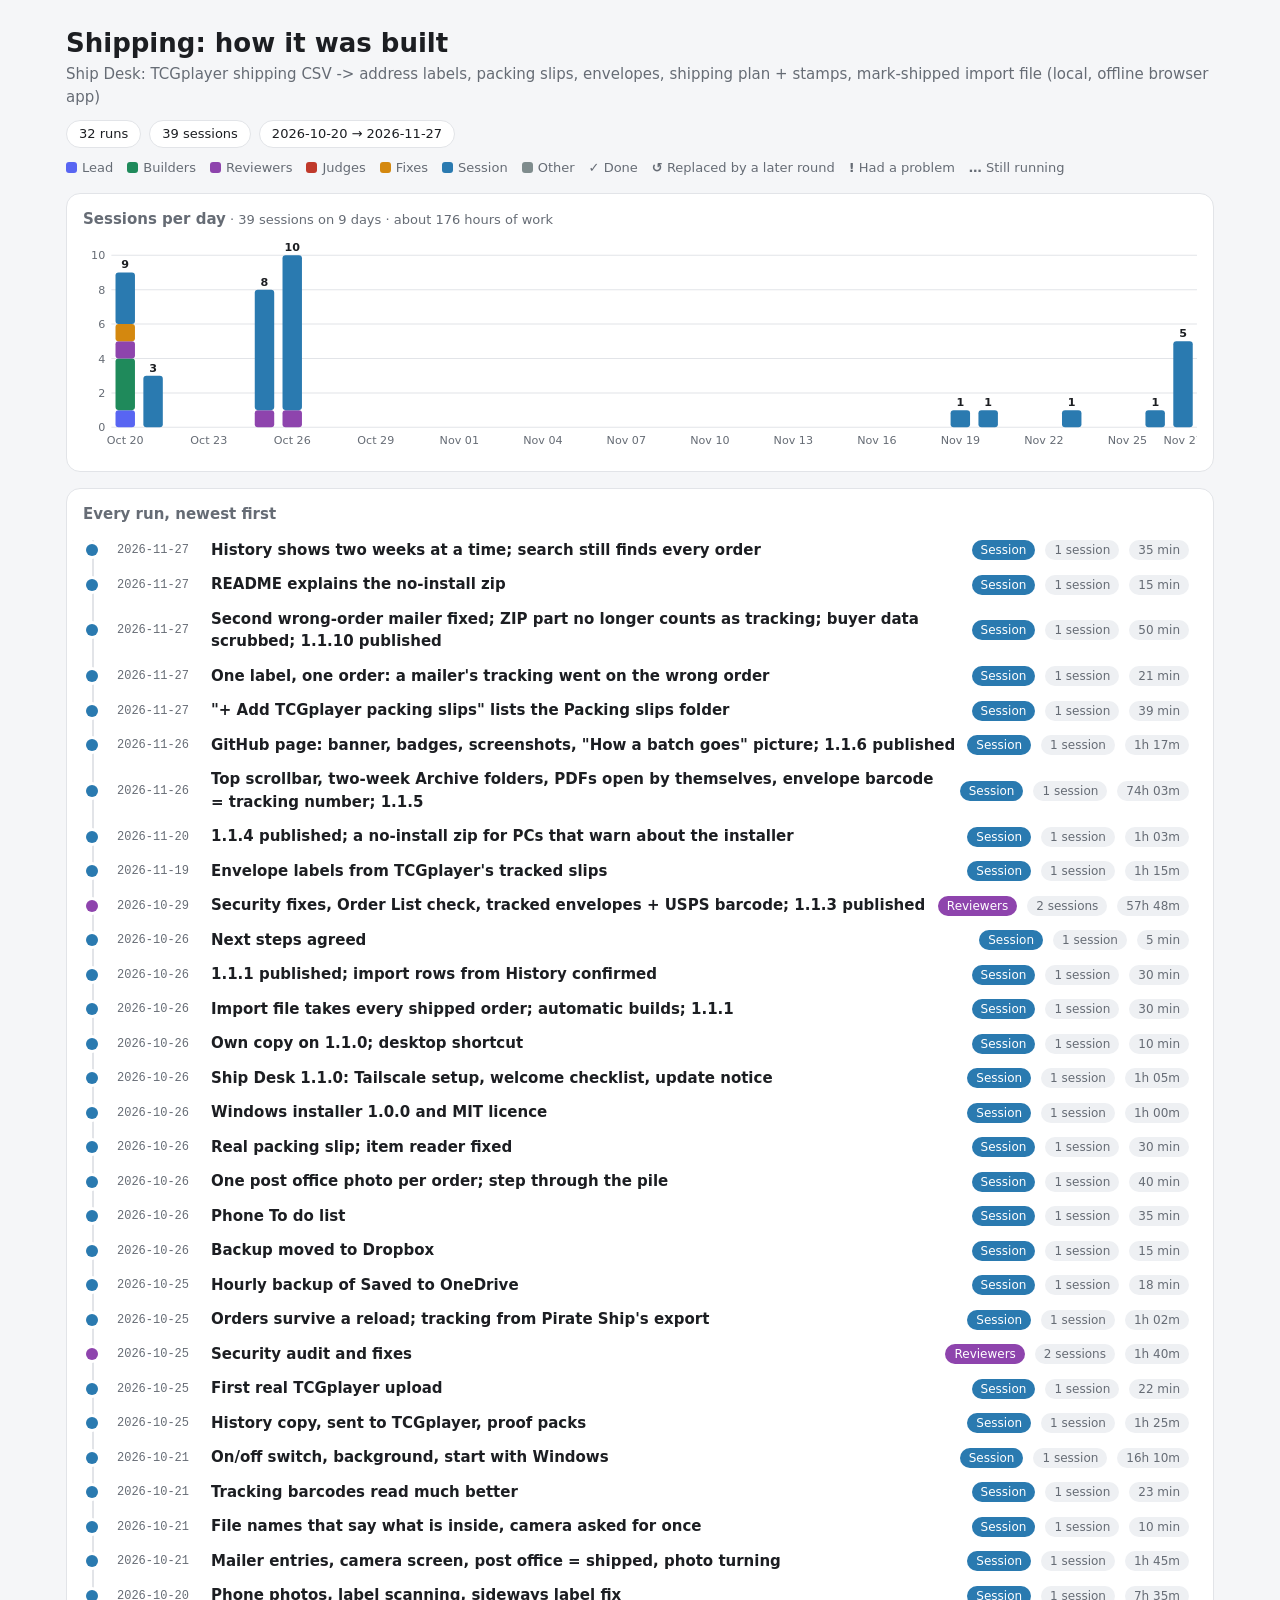
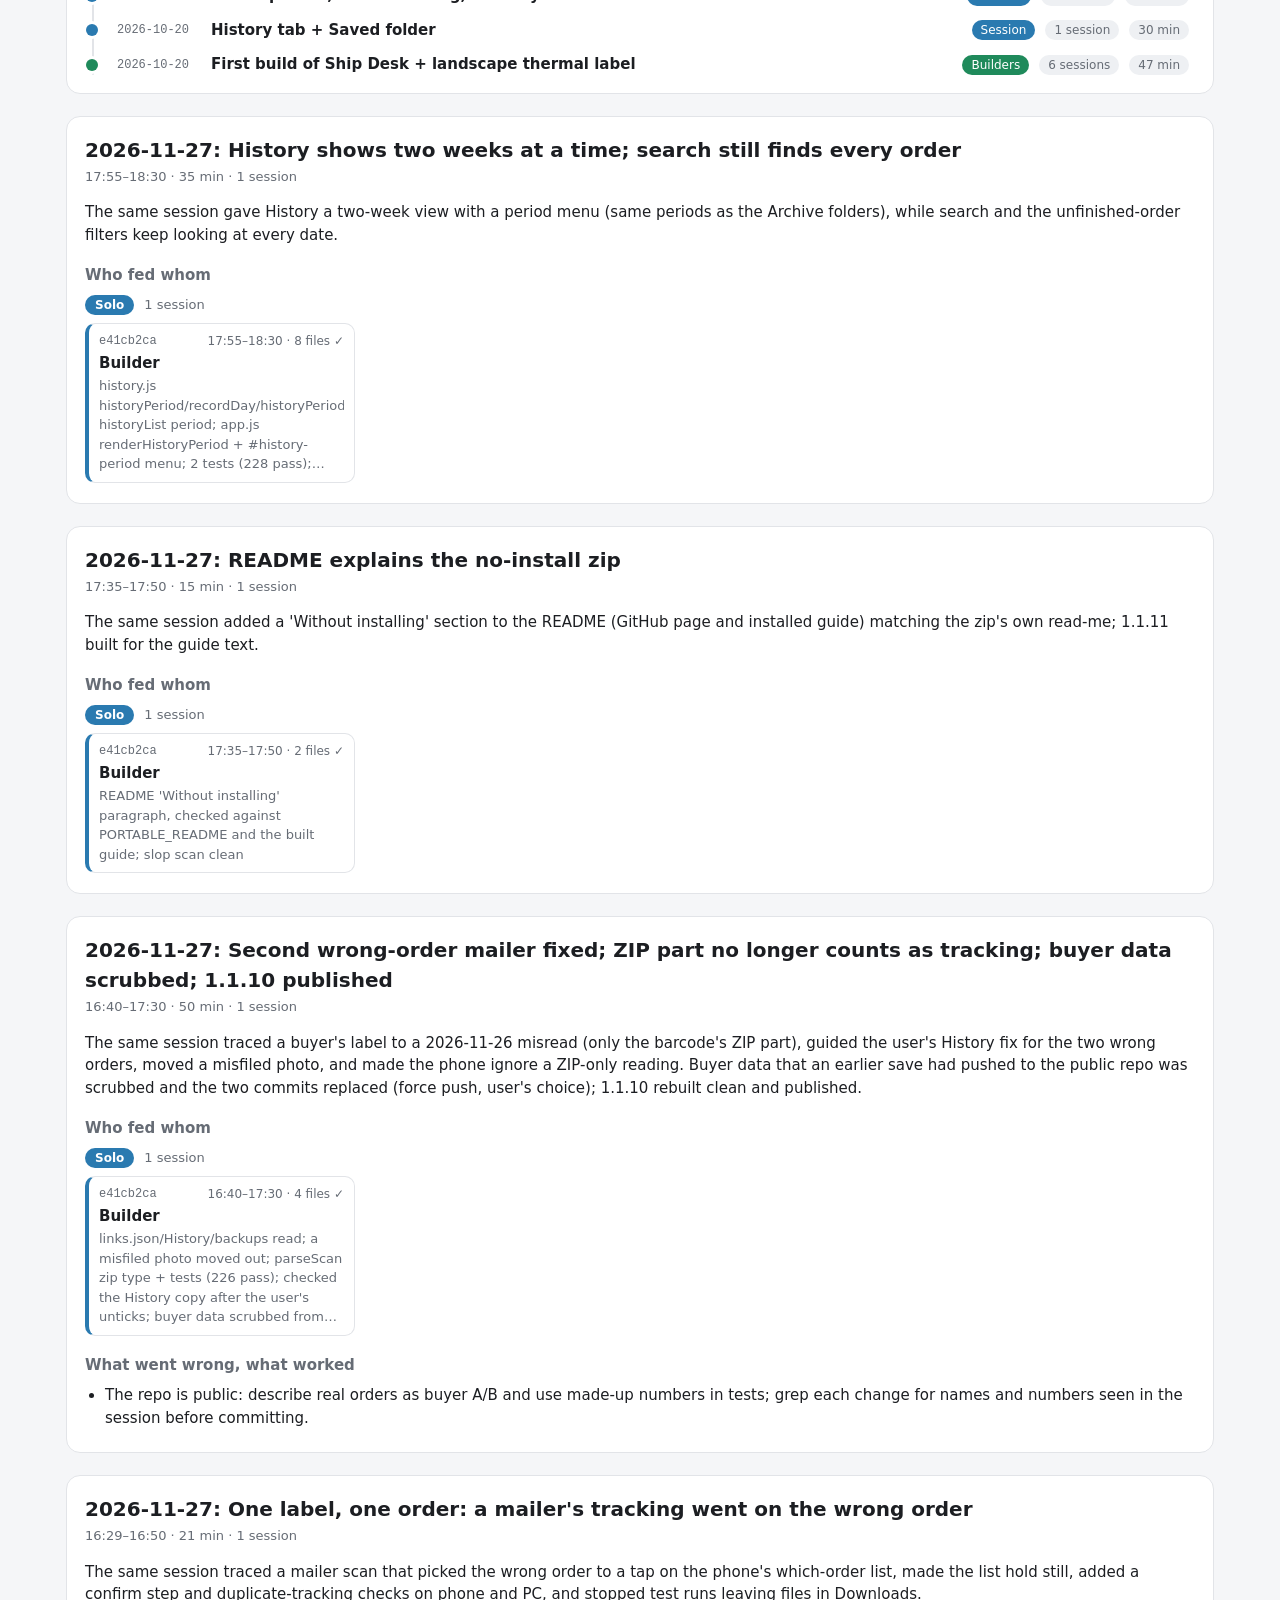
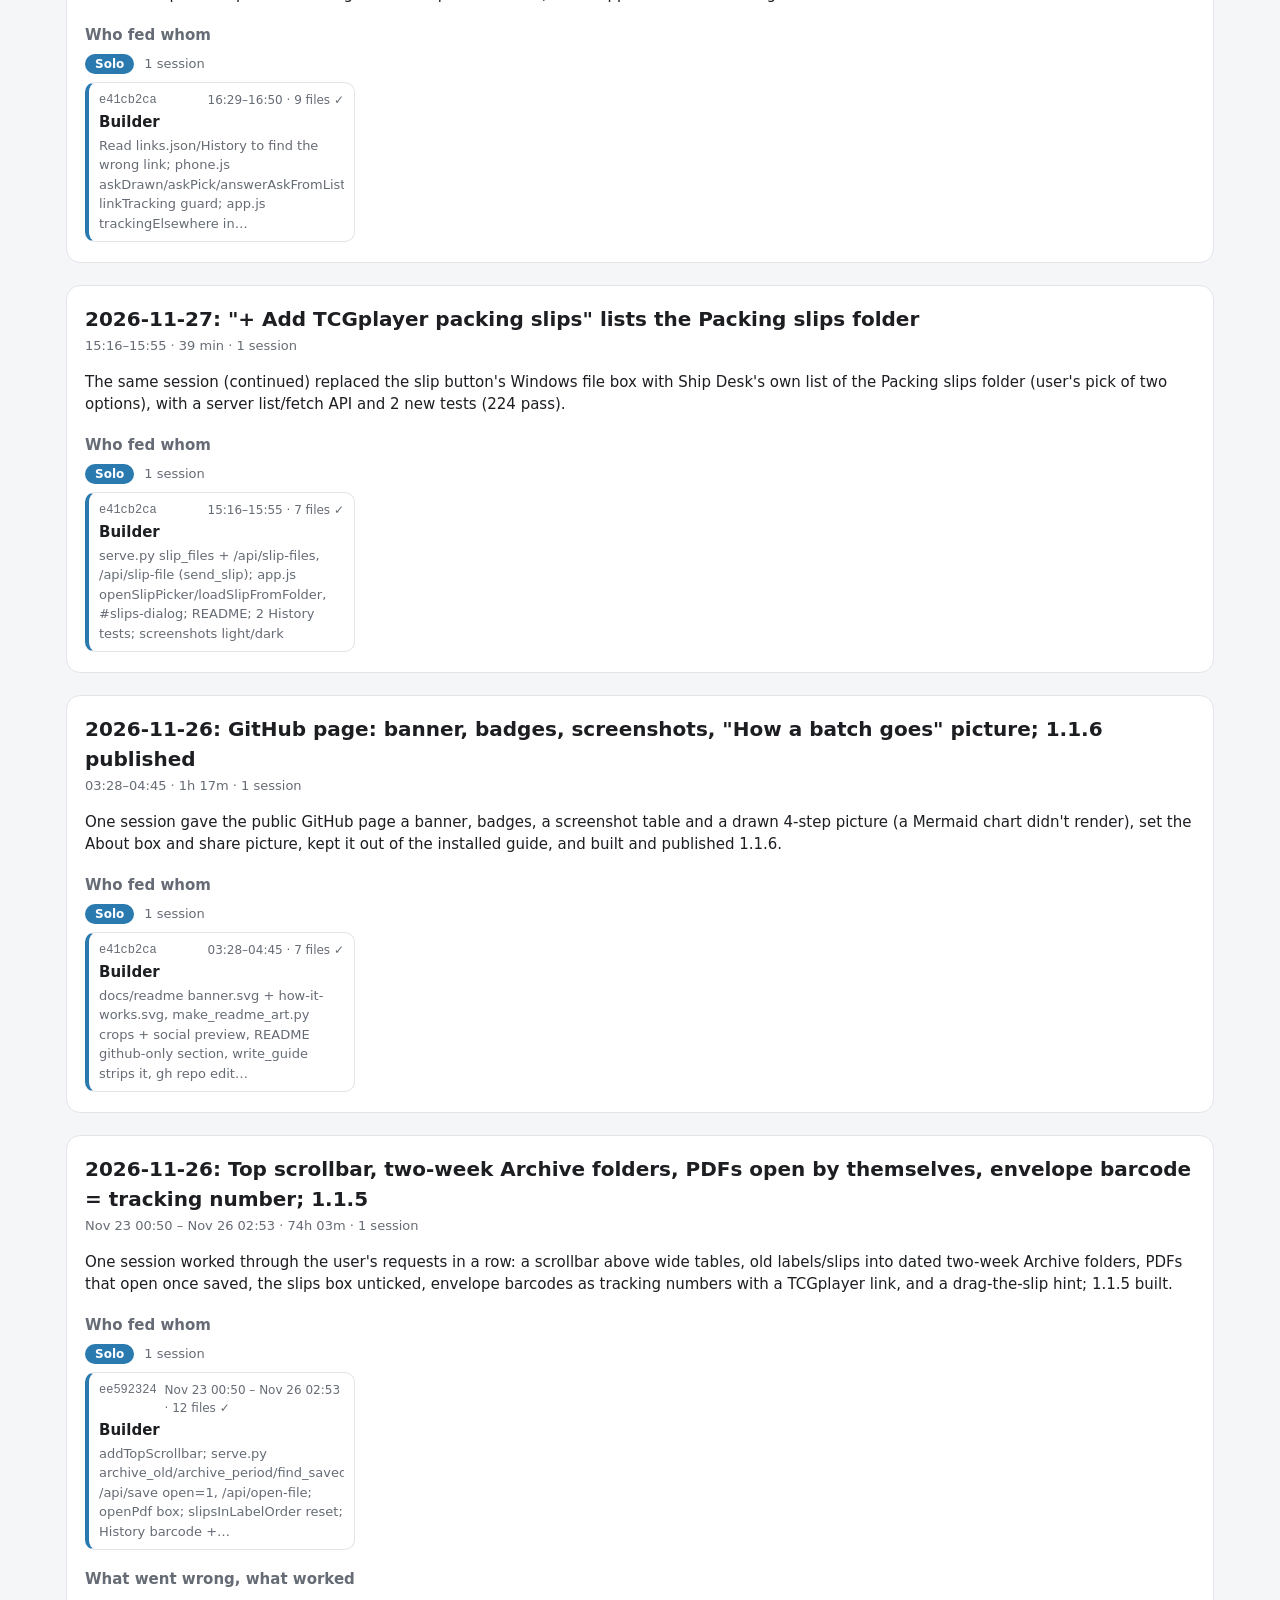
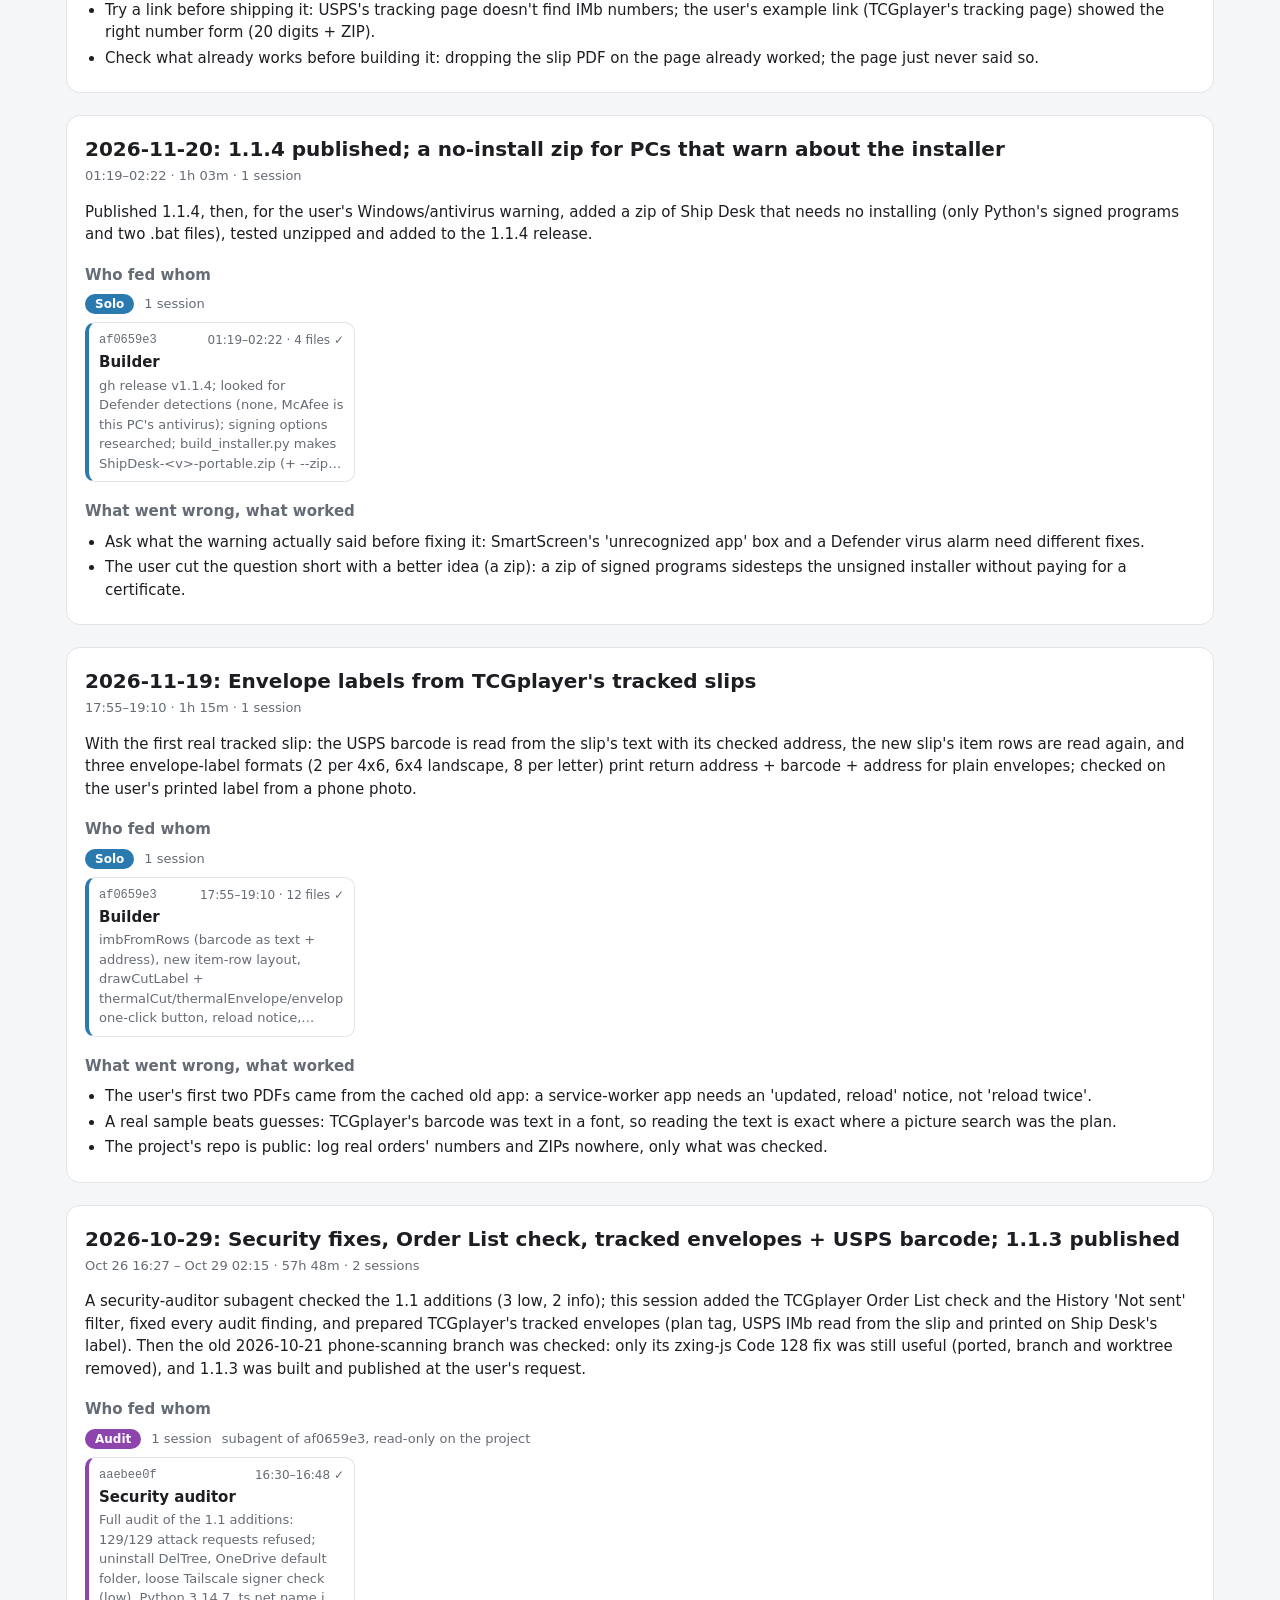
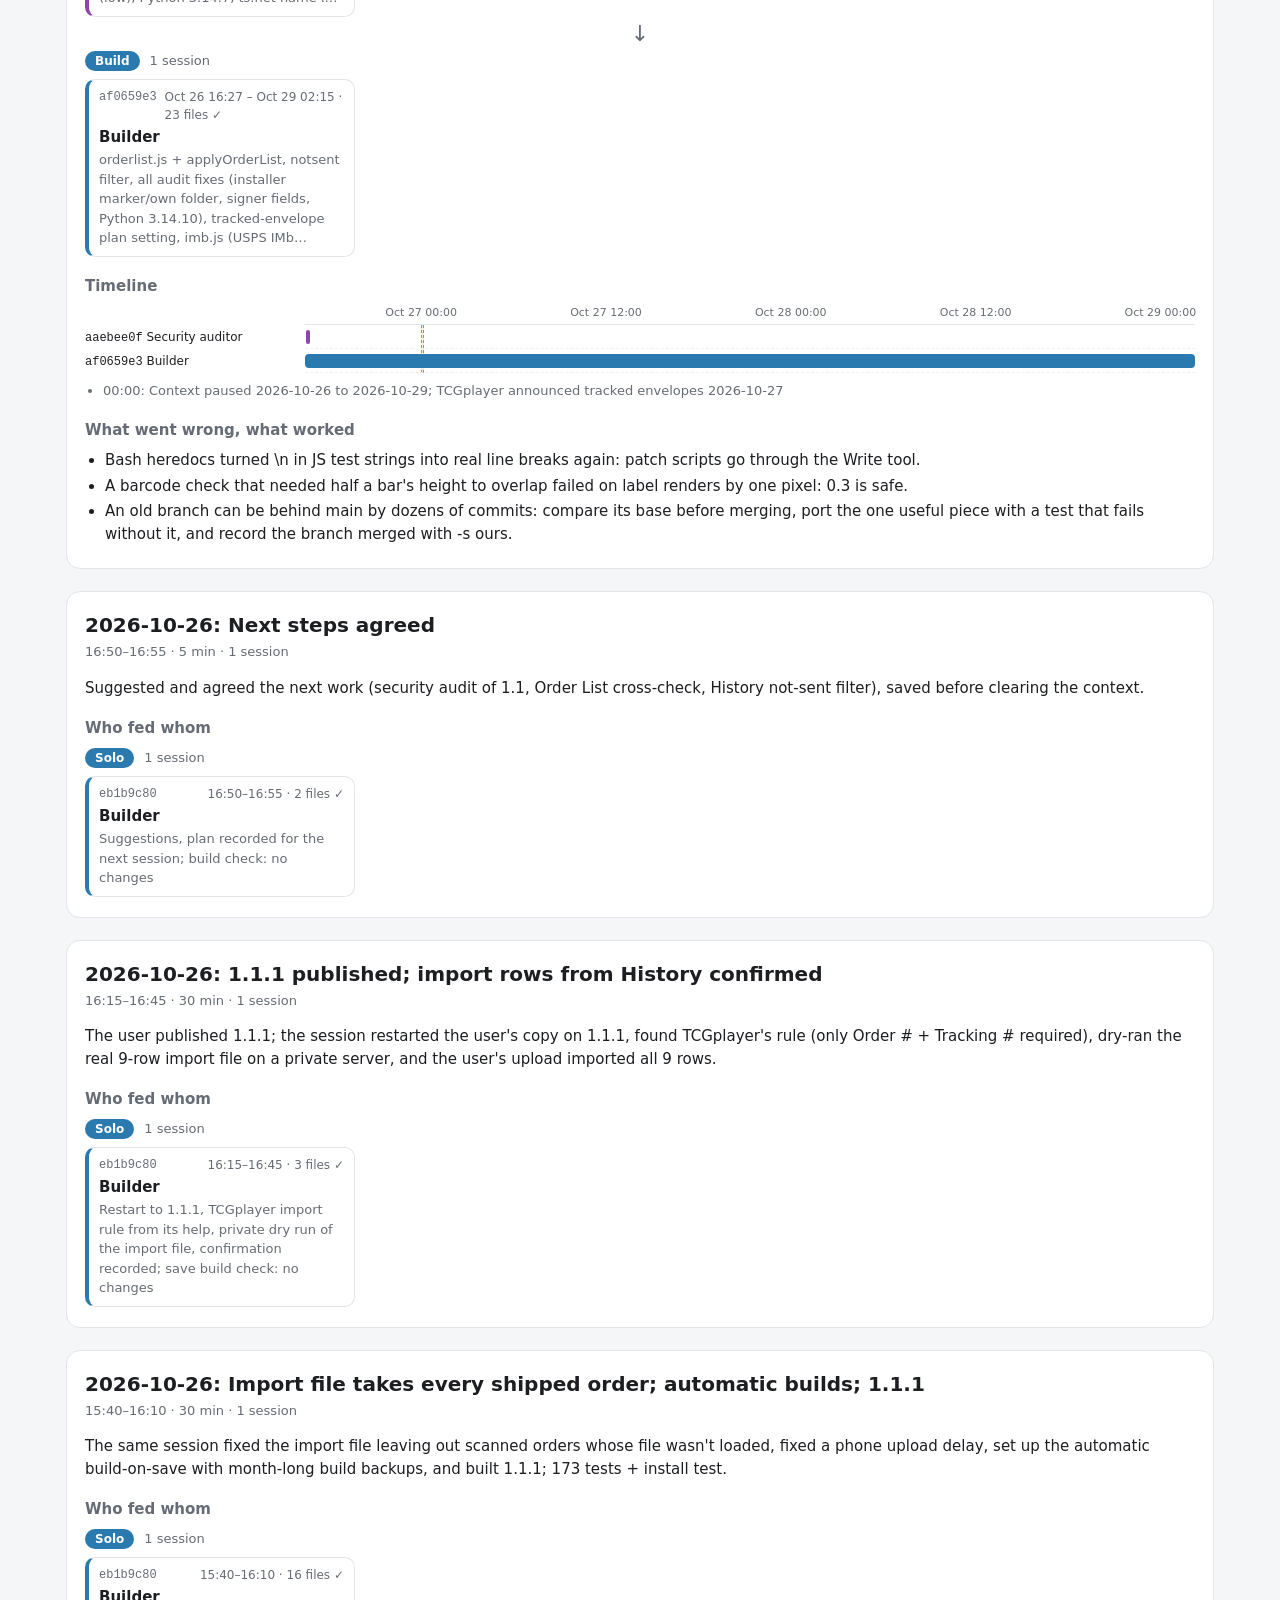
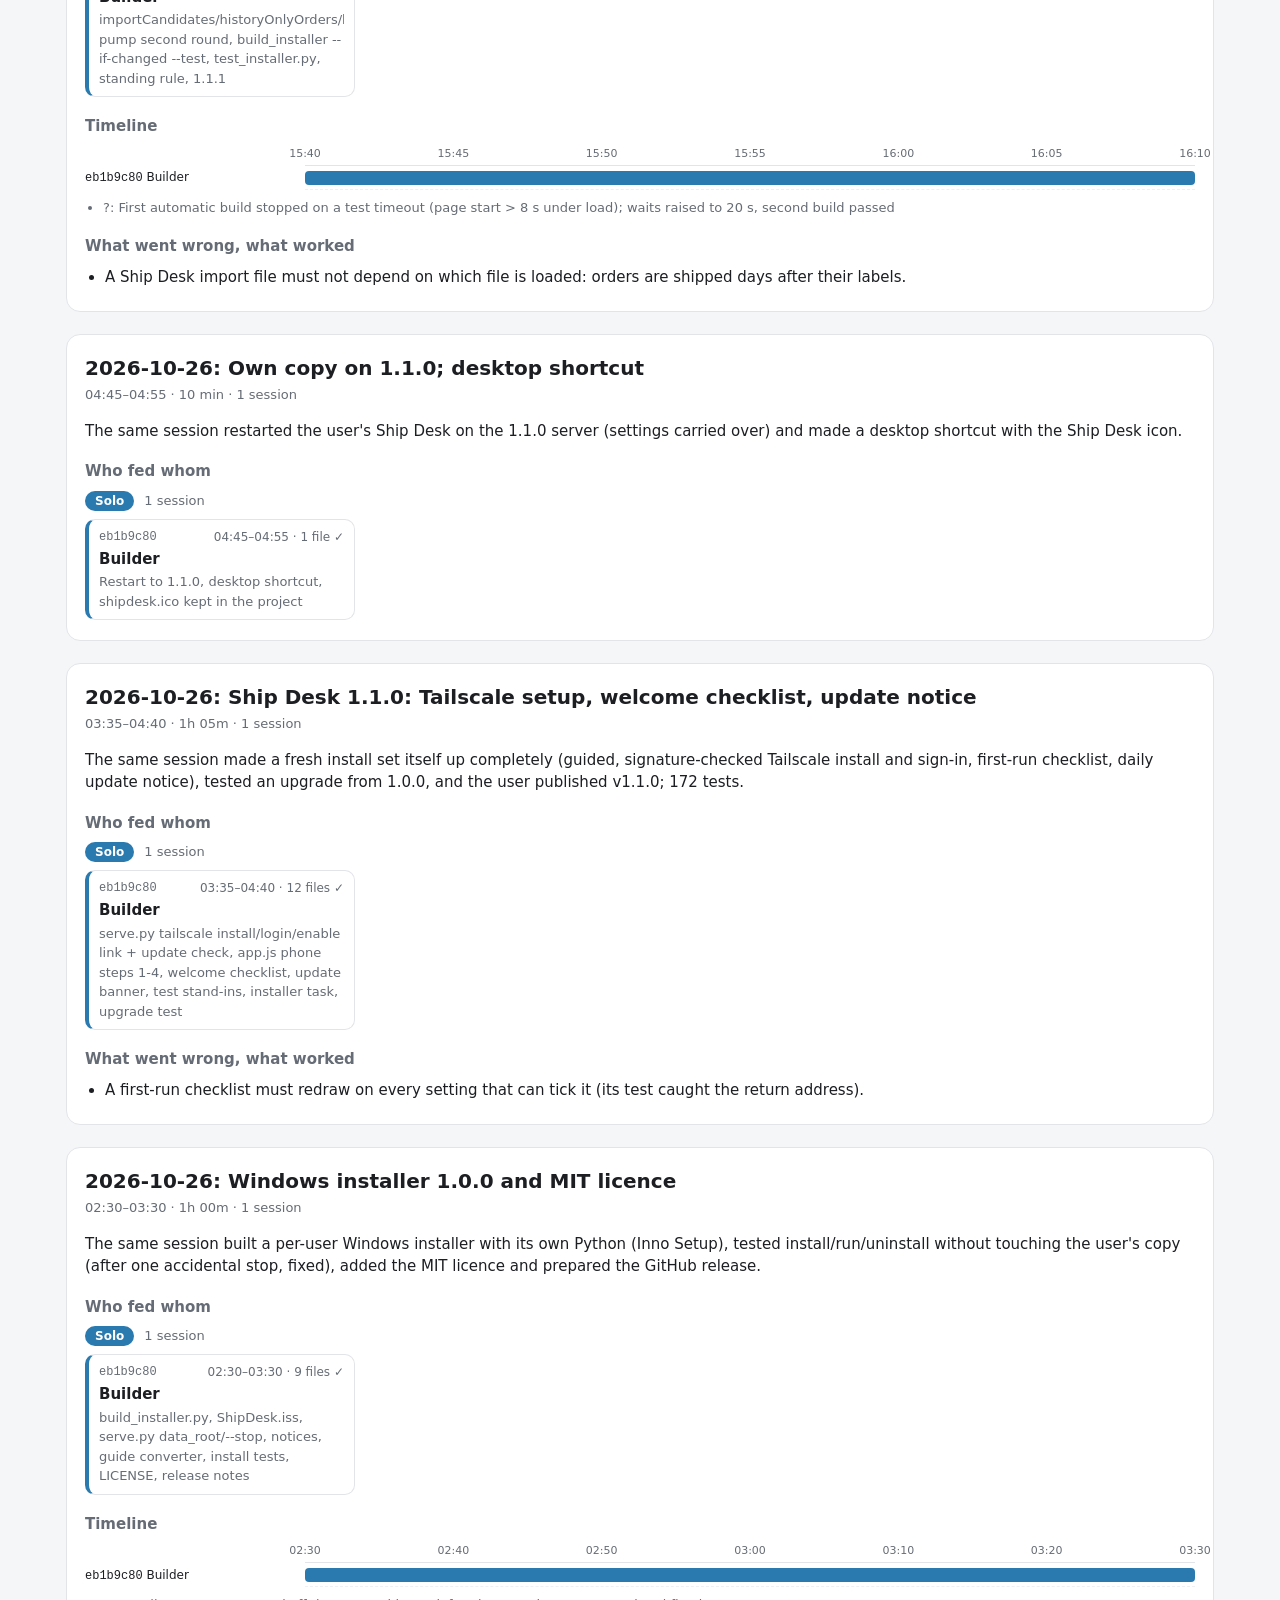
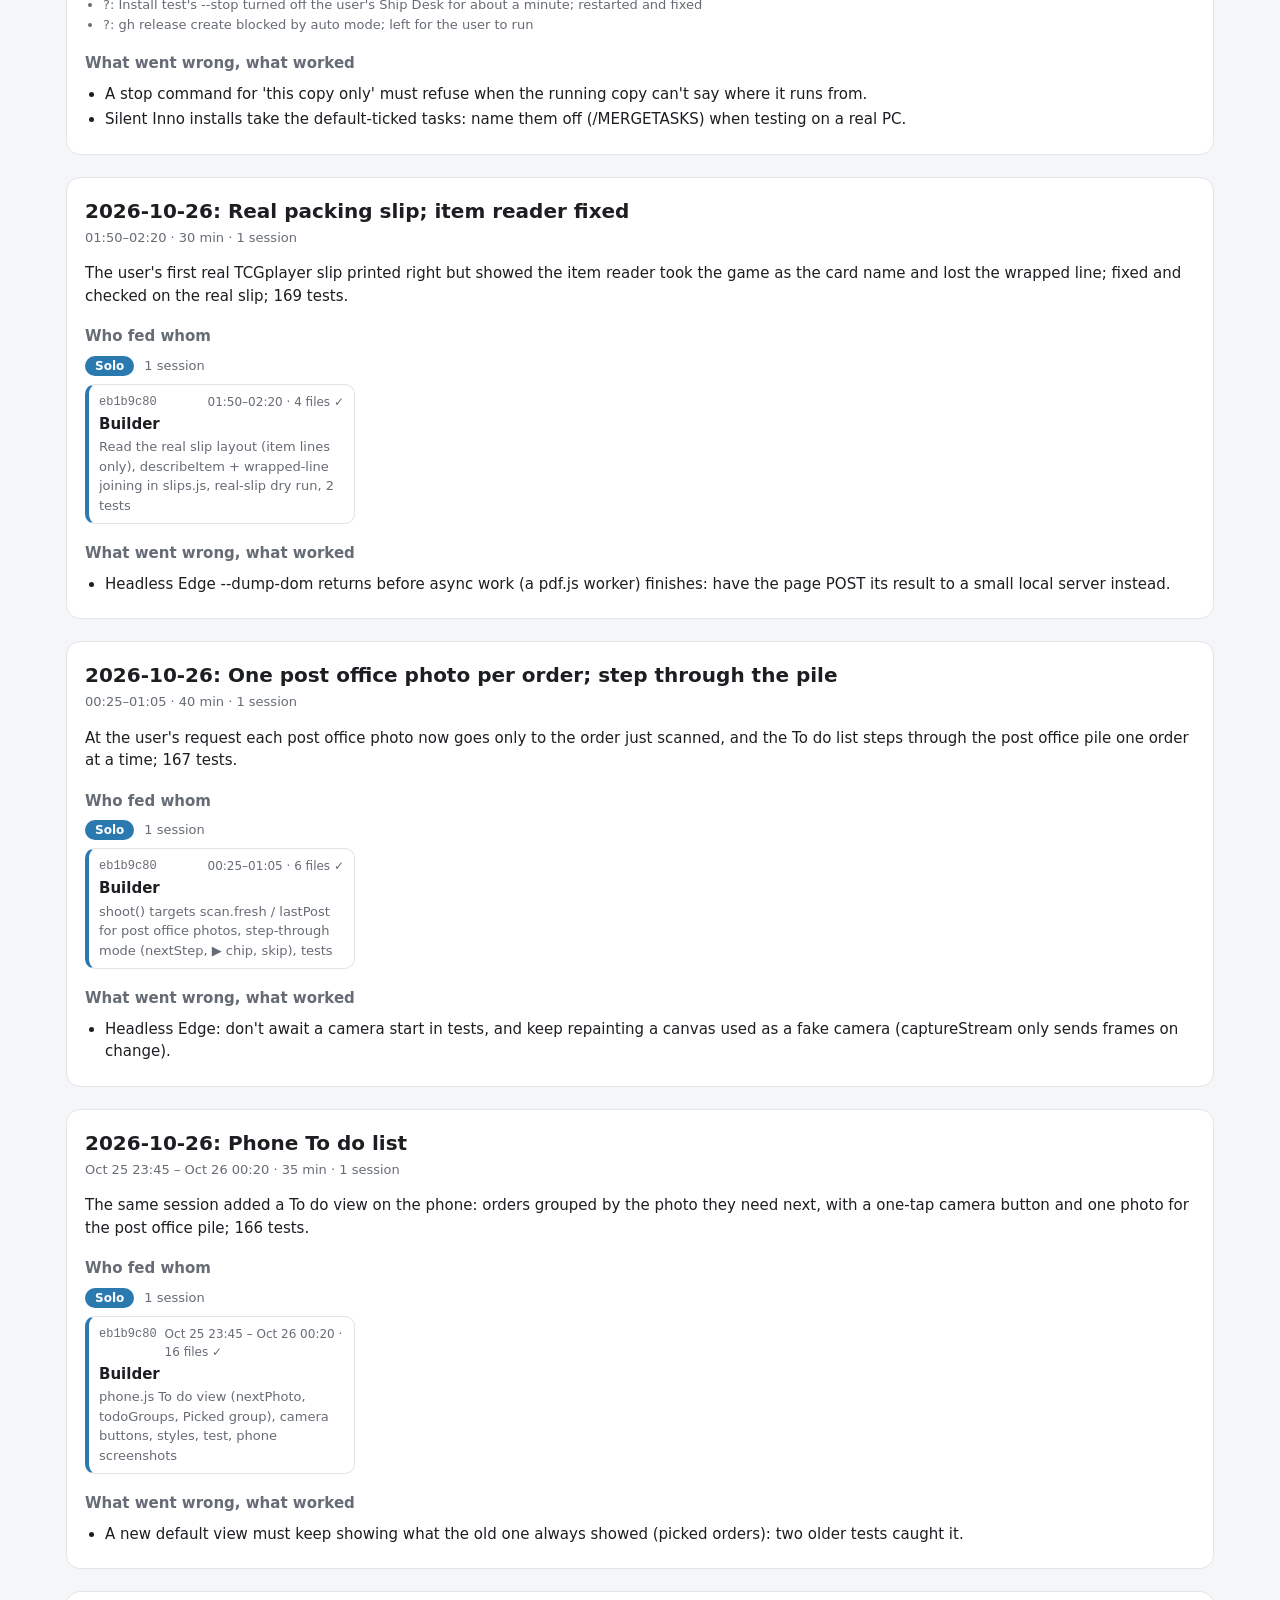
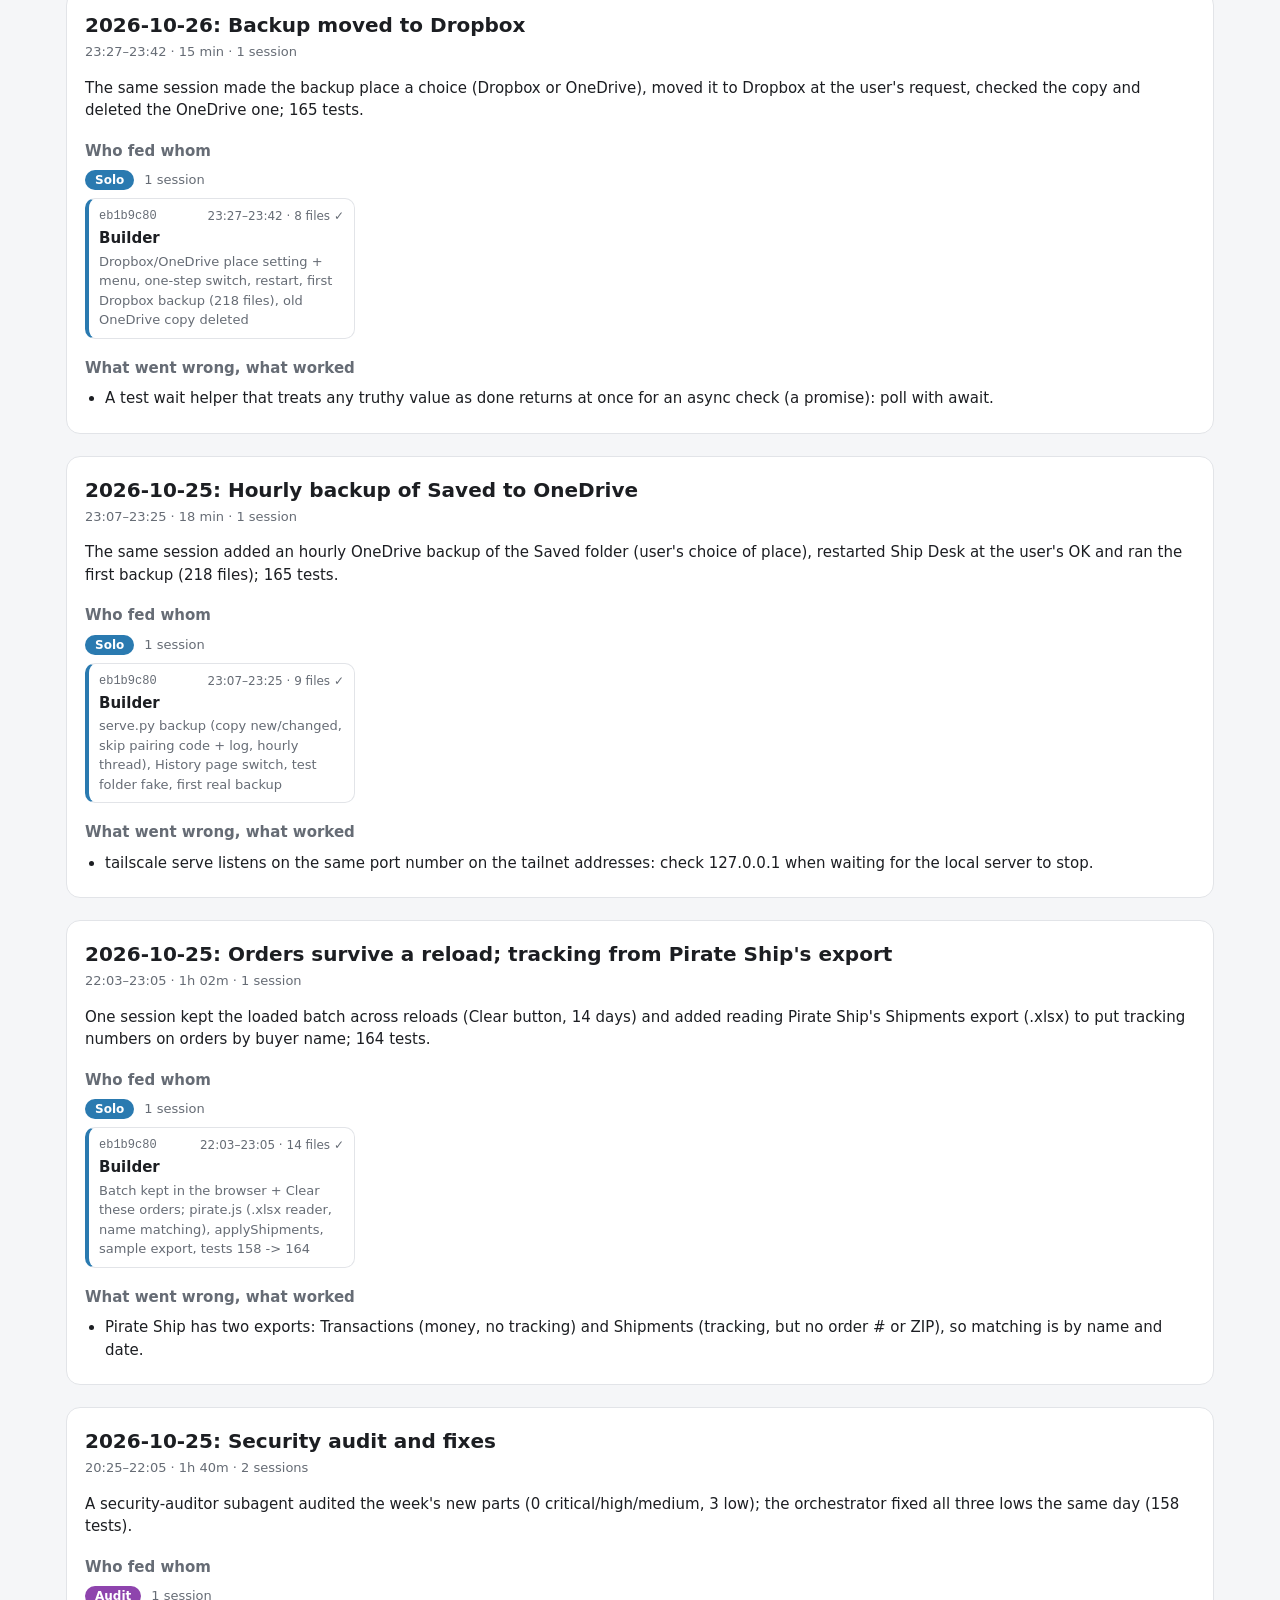
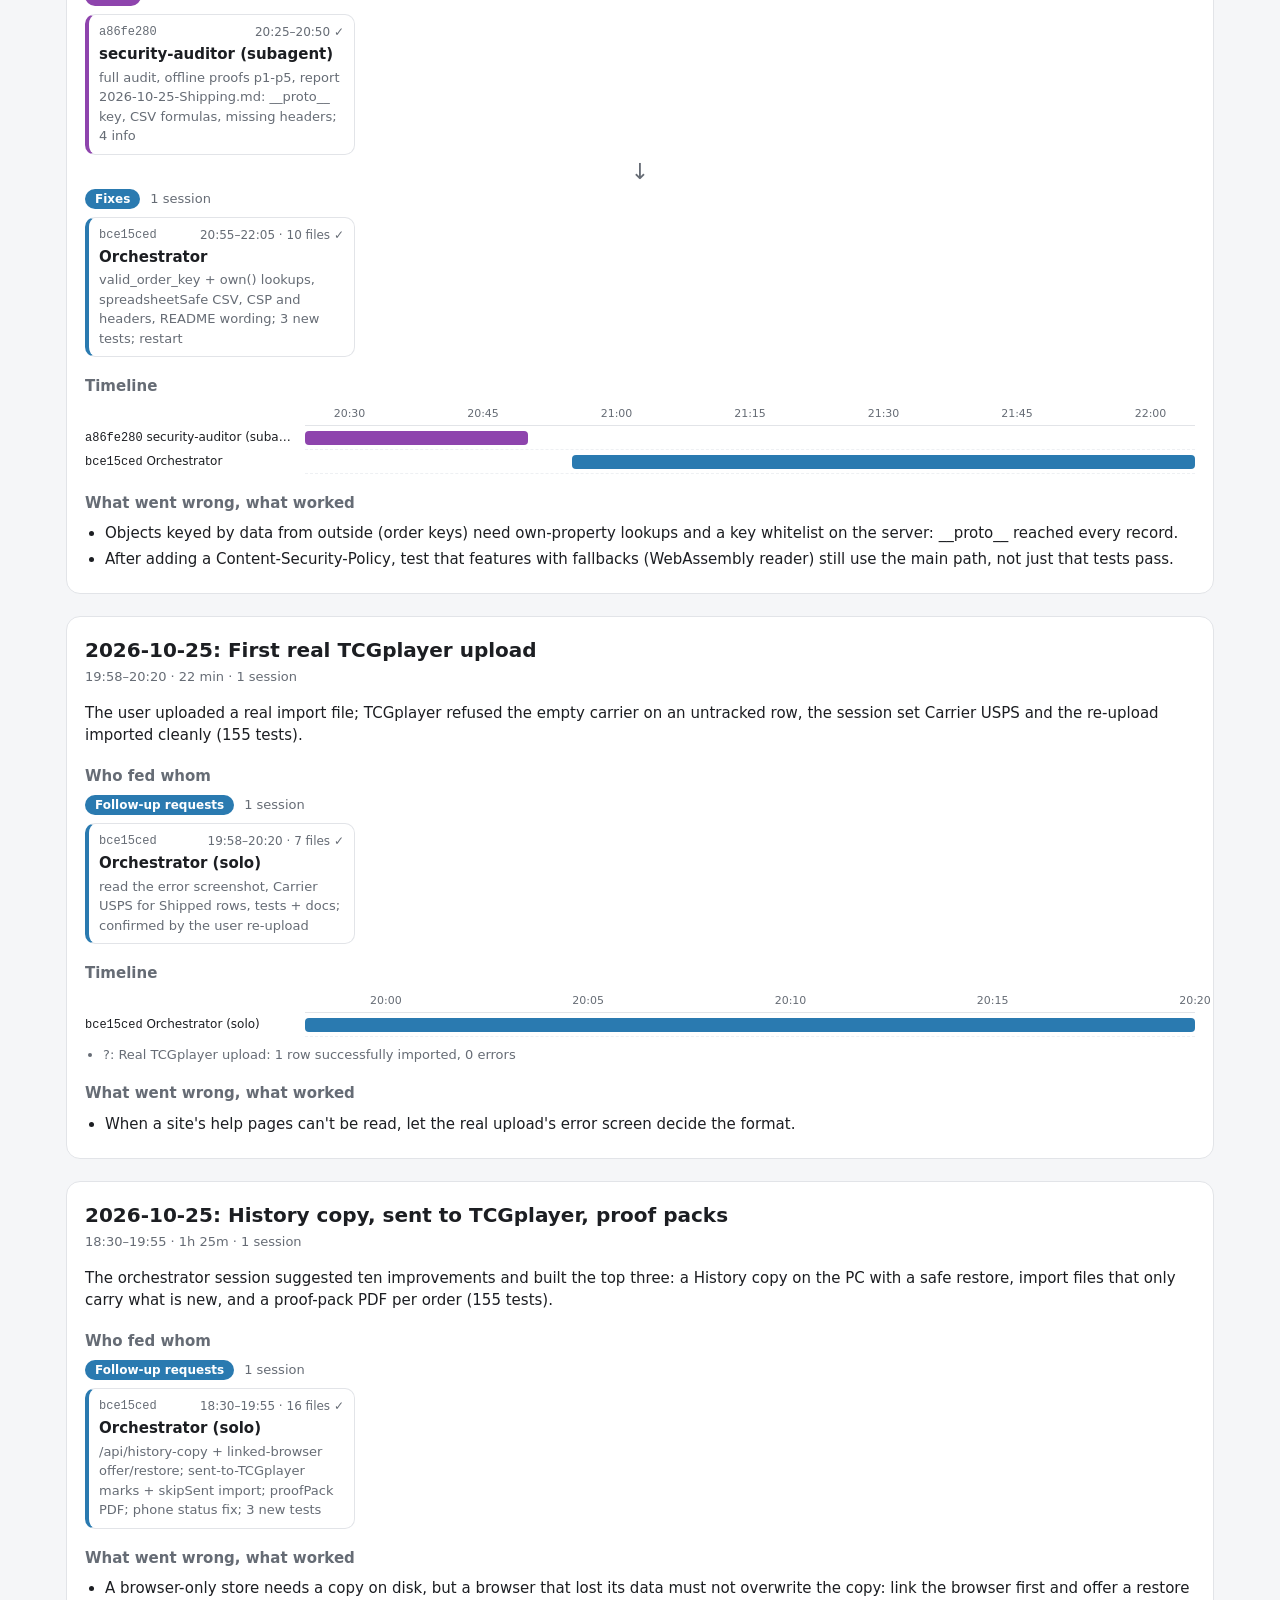
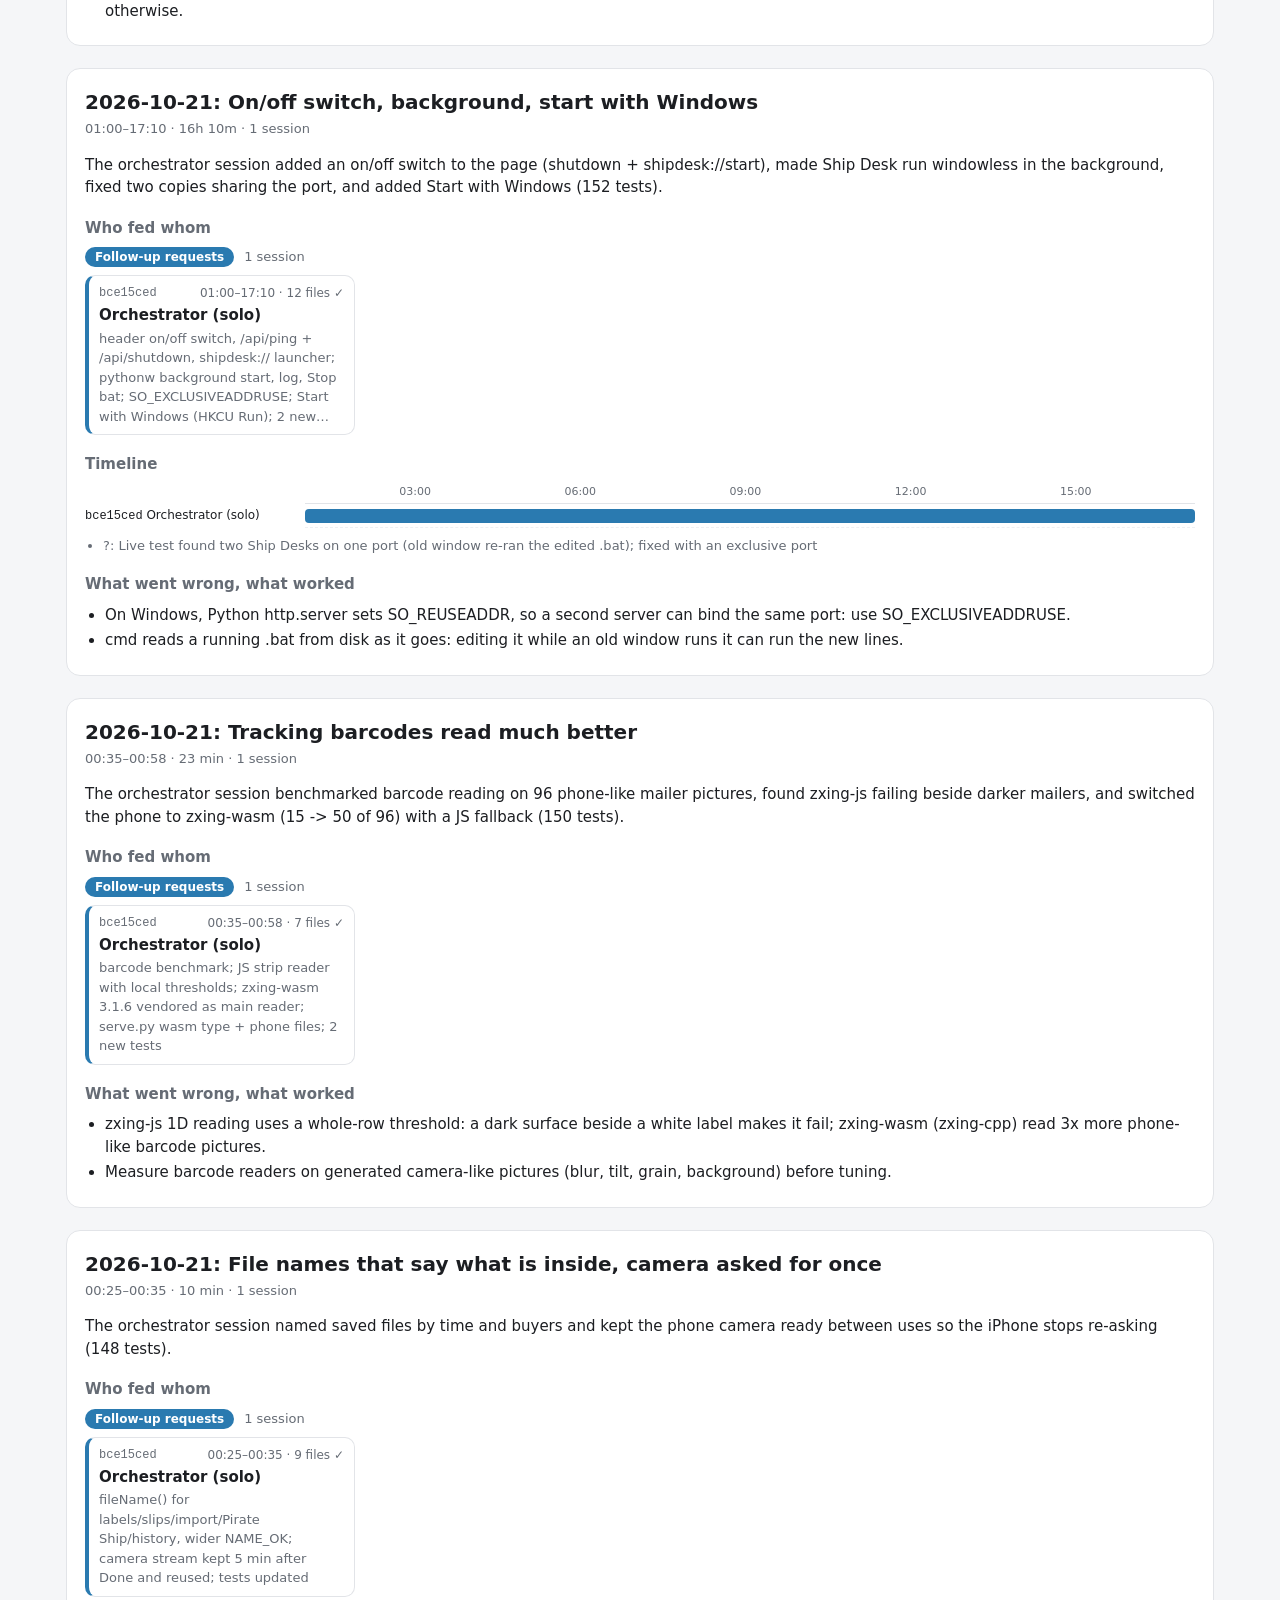
==== commit 3b22e687: "Save progress 2026-11-27: History shows two weeks at a time; 1.1.12 - History's All and Shipped show" ====
--- a/WORKFLOW.html
+++ b/WORKFLOW.html
@@ -66,11 +66,11 @@
 <body><div class="wrap">
 <h1>Shipping: how it was built</h1>
 <div class="muted">Ship Desk: TCGplayer shipping CSV -&gt; address labels, packing slips, envelopes, shipping plan + stamps, mark-shipped import file (local, offline browser app)</div>
-<div class="chips"><span class="chip">31 runs</span><span class="chip">38 sessions</span><span class="chip">2026-10-20 → 2026-11-27</span></div>
+<div class="chips"><span class="chip">32 runs</span><span class="chip">39 sessions</span><span class="chip">2026-10-20 → 2026-11-27</span></div>
 <div class="legend"><span><span class="sw" style="background:var(--lead)"></span>Lead</span><span><span class="sw" style="background:var(--build)"></span>Builders</span><span><span class="sw" style="background:var(--review)"></span>Reviewers</span><span><span class="sw" style="background:var(--judge)"></span>Judges</span><span><span class="sw" style="background:var(--fix)"></span>Fixes</span><span><span class="sw" style="background:var(--solo)"></span>Session</span><span><span class="sw" style="background:var(--other)"></span>Other</span><span><b>✓</b> Done</span><span><b>↺</b> Replaced by a later round</span><span><b>!</b> Had a problem</span><span><b>…</b> Still running</span></div>
-<div class="panel chart"><h3 style="margin-top:0">Sessions per day<span class="muted small" style="font-weight:400"> · 38 sessions on 9 days · about 176 hours of work</span></h3><svg viewBox="0 0 1100 220" role="img" aria-label="Sessions per day"><line class="grid" x1="28" x2="1100" y1="186.0" y2="186.0"/><text class="lbl" x="22" y="190.0" text-anchor="end">0</text><line class="grid" x1="28" x2="1100" y1="152.0" y2="152.0"/><text class="lbl" x="22" y="156.0" text-anchor="end">2</text><line class="grid" x1="28" x2="1100" y1="118.0" y2="118.0"/><text class="lbl" x="22" y="122.0" text-anchor="end">4</text><line class="grid" x1="28" x2="1100" y1="84.0" y2="84.0"/><text class="lbl" x="22" y="88.0" text-anchor="end">6</text><line class="grid" x1="28" x2="1100" y1="50.0" y2="50.0"/><text class="lbl" x="22" y="54.0" text-anchor="end">8</text><line class="grid" x1="28" x2="1100" y1="16.0" y2="16.0"/><text class="lbl" x="22" y="20.0" text-anchor="end">10</text><rect x="32.1" y="169.0" width="19.2" height="17.0" rx="3" fill="var(--lead)"><title>2026-10-20: 1 lead</title></rect><rect x="32.1" y="118.0" width="19.2" height="51.0" rx="3" fill="var(--build)"><title>2026-10-20: 3 builders</title></rect><rect x="32.1" y="101.0" width="19.2" height="17.0" rx="3" fill="var(--review)"><title>2026-10-20: 1 reviewers</title></rect><rect x="32.1" y="84.0" width="19.2" height="17.0" rx="3" fill="var(--fix)"><title>2026-10-20: 1 fixes</title></rect><rect x="32.1" y="33.0" width="19.2" height="51.0" rx="3" fill="var(--solo)"><title>2026-10-20: 3 session</title></rect><text class="num" x="41.7" y="29.0" text-anchor="middle">9</text><text class="lbl" x="41.7" y="202" text-anchor="middle">Oct 20</text><rect x="59.6" y="135.0" width="19.2" height="51.0" rx="3" fill="var(--solo)"><title>2026-10-21: 3 session</title></rect><text class="num" x="69.2" y="131.0" text-anchor="middle">3</text><text class="lbl" x="124.2" y="202" text-anchor="middle">Oct 23</text><rect x="169.6" y="169.0" width="19.2" height="17.0" rx="3" fill="var(--review)"><title>2026-10-25: 1 reviewers</title></rect><rect x="169.6" y="50.0" width="19.2" height="119.0" rx="3" fill="var(--solo)"><title>2026-10-25: 7 session</title></rect><text class="num" x="179.2" y="46.0" text-anchor="middle">8</text><rect x="197.0" y="169.0" width="19.2" height="17.0" rx="3" fill="var(--review)"><title>2026-10-26: 1 reviewers</title></rect><rect x="197.0" y="16.0" width="19.2" height="153.0" rx="3" fill="var(--solo)"><title>2026-10-26: 9 session</title></rect><text class="num" x="206.7" y="12.0" text-anchor="middle">10</text><text class="lbl" x="206.7" y="202" text-anchor="middle">Oct 26</text><text class="lbl" x="289.1" y="202" text-anchor="middle">Oct 29</text><text class="lbl" x="371.6" y="202" text-anchor="middle">Nov 01</text><text class="lbl" x="454.1" y="202" text-anchor="middle">Nov 04</text><text class="lbl" x="536.5" y="202" text-anchor="middle">Nov 07</text><text class="lbl" x="619.0" y="202" text-anchor="middle">Nov 10</text><text class="lbl" x="701.4" y="202" text-anchor="middle">Nov 13</text><text class="lbl" x="783.9" y="202" text-anchor="middle">Nov 16</text><rect x="856.7" y="169.0" width="19.2" height="17.0" rx="3" fill="var(--solo)"><title>2026-11-19: 1 session</title></rect><text class="num" x="866.4" y="165.0" text-anchor="middle">1</text><text class="lbl" x="866.4" y="202" text-anchor="middle">Nov 19</text><rect x="884.2" y="169.0" width="19.2" height="17.0" rx="3" fill="var(--solo)"><title>2026-11-20: 1 session</title></rect><text class="num" x="893.8" y="165.0" text-anchor="middle">1</text><text class="lbl" x="948.8" y="202" text-anchor="middle">Nov 22</text><rect x="966.7" y="169.0" width="19.2" height="17.0" rx="3" fill="var(--solo)"><title>2026-11-23: 1 session</title></rect><text class="num" x="976.3" y="165.0" text-anchor="middle">1</text><text class="lbl" x="1031.3" y="202" text-anchor="middle">Nov 25</text><rect x="1049.1" y="169.0" width="19.2" height="17.0" rx="3" fill="var(--solo)"><title>2026-11-26: 1 session</title></rect><text class="num" x="1058.8" y="165.0" text-anchor="middle">1</text><rect x="1076.6" y="118.0" width="19.2" height="68.0" rx="3" fill="var(--solo)"><title>2026-11-27: 4 session</title></rect><text class="num" x="1086.3" y="114.0" text-anchor="middle">4</text><text class="lbl" x="1086.3" y="202" text-anchor="middle">Nov 27</text></svg></div>
-<div class="panel"><h3 style="margin-top:0">Every run, newest first</h3><nav class="tl"><a href="#run0" style="--k:var(--solo)"><span class="dot"></span><span class="date">2026-11-27</span><span class="t">README explains the no-install zip</span><span class="tag k">Session</span><span class="tag">1 session</span><span class="tag">15 min</span></a><a href="#run1" style="--k:var(--solo)"><span class="dot"></span><span class="date">2026-11-27</span><span class="t">Second wrong-order mailer fixed; ZIP part no longer counts as tracking; buyer data scrubbed; 1.1.10 published</span><span class="tag k">Session</span><span class="tag">1 session</span><span class="tag">50 min</span></a><a href="#run2" style="--k:var(--solo)"><span class="dot"></span><span class="date">2026-11-27</span><span class="t">One label, one order: a mailer&#x27;s tracking went on the wrong order</span><span class="tag k">Session</span><span class="tag">1 session</span><span class="tag">21 min</span></a><a href="#run3" style="--k:var(--solo)"><span class="dot"></span><span class="date">2026-11-27</span><span class="t">&quot;+ Add TCGplayer packing slips&quot; lists the Packing slips folder</span><span class="tag k">Session</span><span class="tag">1 session</span><span class="tag">39 min</span></a><a href="#run4" style="--k:var(--solo)"><span class="dot"></span><span class="date">2026-11-26</span><span class="t">GitHub page: banner, badges, screenshots, &quot;How a batch goes&quot; picture; 1.1.6 published</span><span class="tag k">Session</span><span class="tag">1 session</span><span class="tag">1h 17m</span></a><a href="#run5" style="--k:var(--solo)"><span class="dot"></span><span class="date">2026-11-26</span><span class="t">Top scrollbar, two-week Archive folders, PDFs open by themselves, envelope barcode = tracking number; 1.1.5</span><span class="tag k">Session</span><span class="tag">1 session</span><span class="tag">74h 03m</span></a><a href="#run6" style="--k:var(--solo)"><span class="dot"></span><span class="date">2026-11-20</span><span class="t">1.1.4 published; a no-install zip for PCs that warn about the installer</span><span class="tag k">Session</span><span class="tag">1 session</span><span class="tag">1h 03m</span></a><a href="#run7" style="--k:var(--solo)"><span class="dot"></span><span class="date">2026-11-19</span><span class="t">Envelope labels from TCGplayer&#x27;s tracked slips</span><span class="tag k">Session</span><span class="tag">1 session</span><span class="tag">1h 15m</span></a><a href="#run8" style="--k:var(--review)"><span class="dot"></span><span class="date">2026-10-29</span><span class="t">Security fixes, Order List check, tracked envelopes + USPS barcode; 1.1.3 published</span><span class="tag k">Reviewers</span><span class="tag">2 sessions</span><span class="tag">57h 48m</span></a><a href="#run9" style="--k:var(--solo)"><span class="dot"></span><span class="date">2026-10-26</span><span class="t">Next steps agreed</span><span class="tag k">Session</span><span class="tag">1 session</span><span class="tag">5 min</span></a><a href="#run10" style="--k:var(--solo)"><span class="dot"></span><span class="date">2026-10-26</span><span class="t">1.1.1 published; import rows from History confirmed</span><span class="tag k">Session</span><span class="tag">1 session</span><span class="tag">30 min</span></a><a href="#run11" style="--k:var(--solo)"><span class="dot"></span><span class="date">2026-10-26</span><span class="t">Import file takes every shipped order; automatic builds; 1.1.1</span><span class="tag k">Session</span><span class="tag">1 session</span><span class="tag">30 min</span></a><a href="#run12" style="--k:var(--solo)"><span class="dot"></span><span class="date">2026-10-26</span><span class="t">Own copy on 1.1.0; desktop shortcut</span><span class="tag k">Session</span><span class="tag">1 session</span><span class="tag">10 min</span></a><a href="#run13" style="--k:var(--solo)"><span class="dot"></span><span class="date">2026-10-26</span><span class="t">Ship Desk 1.1.0: Tailscale setup, welcome checklist, update notice</span><span class="tag k">Session</span><span class="tag">1 session</span><span class="tag">1h 05m</span></a><a href="#run14" style="--k:var(--solo)"><span class="dot"></span><span class="date">2026-10-26</span><span class="t">Windows installer 1.0.0 and MIT licence</span><span class="tag k">Session</span><span class="tag">1 session</span><span class="tag">1h 00m</span></a><a href="#run15" style="--k:var(--solo)"><span class="dot"></span><span class="date">2026-10-26</span><span class="t">Real packing slip; item reader fixed</span><span class="tag k">Session</span><span class="tag">1 session</span><span class="tag">30 min</span></a><a href="#run16" style="--k:var(--solo)"><span class="dot"></span><span class="date">2026-10-26</span><span class="t">One post office photo per order; step through the pile</span><span class="tag k">Session</span><span class="tag">1 session</span><span class="tag">40 min</span></a><a href="#run17" style="--k:var(--solo)"><span class="dot"></span><span class="date">2026-10-26</span><span class="t">Phone To do list</span><span class="tag k">Session</span><span class="tag">1 session</span><span class="tag">35 min</span></a><a href="#run18" style="--k:var(--solo)"><span class="dot"></span><span class="date">2026-10-26</span><span class="t">Backup moved to Dropbox</span><span class="tag k">Session</span><span class="tag">1 session</span><span class="tag">15 min</span></a><a href="#run19" style="--k:var(--solo)"><span class="dot"></span><span class="date">2026-10-25</span><span class="t">Hourly backup of Saved to OneDrive</span><span class="tag k">Session</span><span class="tag">1 session</span><span class="tag">18 min</span></a><a href="#run20" style="--k:var(--solo)"><span class="dot"></span><span class="date">2026-10-25</span><span class="t">Orders survive a reload; tracking from Pirate Ship&#x27;s export</span><span class="tag k">Session</span><span class="tag">1 session</span><span class="tag">1h 02m</span></a><a href="#run21" style="--k:var(--review)"><span class="dot"></span><span class="date">2026-10-25</span><span class="t">Security audit and fixes</span><span class="tag k">Reviewers</span><span class="tag">2 sessions</span><span class="tag">1h 40m</span></a><a href="#run22" style="--k:var(--solo)"><span class="dot"></span><span class="date">2026-10-25</span><span class="t">First real TCGplayer upload</span><span class="tag k">Session</span><span class="tag">1 session</span><span class="tag">22 min</span></a><a href="#run23" style="--k:var(--solo)"><span class="dot"></span><span class="date">2026-10-25</span><span class="t">History copy, sent to TCGplayer, proof packs</span><span class="tag k">Session</span><span class="tag">1 session</span><span class="tag">1h 25m</span></a><a href="#run24" style="--k:var(--solo)"><span class="dot"></span><span class="date">2026-10-21</span><span class="t">On/off switch, background, start with Windows</span><span class="tag k">Session</span><span class="tag">1 session</span><span class="tag">16h 10m</span></a><a href="#run25" style="--k:var(--solo)"><span class="dot"></span><span class="date">2026-10-21</span><span class="t">Tracking barcodes read much better</span><span class="tag k">Session</span><span class="tag">1 session</span><span class="tag">23 min</span></a><a href="#run26" style="--k:var(--solo)"><span class="dot"></span><span class="date">2026-10-21</span><span class="t">File names that say what is inside, camera asked for once</span><span class="tag k">Session</span><span class="tag">1 session</span><span class="tag">10 min</span></a><a href="#run27" style="--k:var(--solo)"><span class="dot"></span><span class="date">2026-10-21</span><span class="t">Mailer entries, camera screen, post office = shipped, photo turning</span><span class="tag k">Session</span><span class="tag">1 session</span><span class="tag">1h 45m</span></a><a href="#run28" style="--k:var(--solo)"><span class="dot"></span><span class="date">2026-10-20</span><span class="t">Phone photos, label scanning, sideways label fix</span><span class="tag k">Session</span><span class="tag">1 session</span><span class="tag">7h 35m</span></a><a href="#run29" style="--k:var(--solo)"><span class="dot"></span><span class="date">2026-10-20</span><span class="t">History tab + Saved folder</span><span class="tag k">Session</span><span class="tag">1 session</span><span class="tag">30 min</span></a><a href="#run30" style="--k:var(--build)"><span class="dot"></span><span class="date">2026-10-20</span><span class="t">First build of Ship Desk + landscape thermal label</span><span class="tag k">Builders</span><span class="tag">6 sessions</span><span class="tag">47 min</span></a></nav></div>
-<section class="run" id="run0"><h2>2026-11-27: README explains the no-install zip</h2><div class="muted small">17:35–17:50 · 15 min · 1 session</div><p>The same session added a &#x27;Without installing&#x27; section to the README (GitHub page and installed guide) matching the zip&#x27;s own read-me; 1.1.11 built for the guide text.</p><h3>Who fed whom</h3><div class="stage"><div class="stage-head"><span class="pill" style="background:var(--solo)">Solo</span><span class="muted small">1 session</span></div><div class="boxes"><div class="box done" style="--k:var(--solo)" title="README &#x27;Without installing&#x27; paragraph, checked against PORTABLE_README and the built guide; slop scan clean"><div class="top"><span class="id">e41cb2ca</span><span>17:35–17:50 · 2 files <span class="badge" title="Done">✓</span></span></div><div class="role">Builder</div><div class="did">README &#x27;Without installing&#x27; paragraph, checked against PORTABLE_README and the built guide; slop scan clean</div></div></div></div></section><section class="run" id="run1"><h2>2026-11-27: Second wrong-order mailer fixed; ZIP part no longer counts as tracking; buyer data scrubbed; 1.1.10 published</h2><div class="muted small">16:40–17:30 · 50 min · 1 session</div><p>The same session traced a buyer&#x27;s label to a 2026-11-26 misread (only the barcode&#x27;s ZIP part), guided the user&#x27;s History fix for the two wrong orders, moved a misfiled photo, and made the phone ignore a ZIP-only reading. Buyer data that an earlier save had pushed to the public repo was scrubbed and the two commits replaced (force push, user&#x27;s choice); 1.1.10 rebuilt clean and published.</p><h3>Who fed whom</h3><div class="stage"><div class="stage-head"><span class="pill" style="background:var(--solo)">Solo</span><span class="muted small">1 session</span></div><div class="boxes"><div class="box done" style="--k:var(--solo)" title="links.json/History/backups read; a misfiled photo moved out; parseScan zip type + tests (226 pass); checked the History copy after the user&#x27;s unticks; buyer data scrubbed from PROGRESS/tests/comments, history rewritten (43dc764), 1.1.10 published"><div class="top"><span class="id">e41cb2ca</span><span>16:40–17:30 · 4 files <span class="badge" title="Done">✓</span></span></div><div class="role">Builder</div><div class="did">links.json/History/backups read; a misfiled photo moved out; parseScan zip type + tests (226 pass); checked the History copy after the user&#x27;s unticks; buyer data scrubbed from PROGRESS/tests/comments, history rewritten (43dc764), 1.1.10 published</div></div></div></div><h3>What went wrong, what worked</h3><ul class="lessons"><li>The repo is public: describe real orders as buyer A/B and use made-up numbers in tests; grep each change for names and numbers seen in the session before committing.</li></ul></section><section class="run" id="run2"><h2>2026-11-27: One label, one order: a mailer&#x27;s tracking went on the wrong order</h2><div class="muted small">16:29–16:50 · 21 min · 1 session</div><p>The same session traced a mailer scan that picked the wrong order to a tap on the phone&#x27;s which-order list, made the list hold still, added a confirm step and duplicate-tracking checks on phone and PC, and stopped test runs leaving files in Downloads.</p><h3>Who fed whom</h3><div class="stage"><div class="stage-head"><span class="pill" style="background:var(--solo)">Solo</span><span class="muted small">1 session</span></div><div class="boxes"><div class="box done" style="--k:var(--solo)" title="Read links.json/History to find the wrong link; phone.js askDrawn/askPick/answerAskFromList, linkTracking guard; app.js trackingElsewhere in takePhoneLinks/step 4/History/paste; 2 tests (226 pass); test.py download folder; 36 sample files deleted"><div class="top"><span class="id">e41cb2ca</span><span>16:29–16:50 · 9 files <span class="badge" title="Done">✓</span></span></div><div class="role">Builder</div><div class="did">Read links.json/History to find the wrong link; phone.js askDrawn/askPick/answerAskFromList, linkTracking guard; app.js trackingElsewhere in takePhoneLinks/step 4/History/paste; 2 tests (226 pass); test.py download folder; 36 sample files deleted</div></div></div></div></section><section class="run" id="run3"><h2>2026-11-27: &quot;+ Add TCGplayer packing slips&quot; lists the Packing slips folder</h2><div class="muted small">15:16–15:55 · 39 min · 1 session</div><p>The same session (continued) replaced the slip button&#x27;s Windows file box with Ship Desk&#x27;s own list of the Packing slips folder (user&#x27;s pick of two options), with a server list/fetch API and 2 new tests (224 pass).</p><h3>Who fed whom</h3><div class="stage"><div class="stage-head"><span class="pill" style="background:var(--solo)">Solo</span><span class="muted small">1 session</span></div><div class="boxes"><div class="box done" style="--k:var(--solo)" title="serve.py slip_files + /api/slip-files, /api/slip-file (send_slip); app.js openSlipPicker/loadSlipFromFolder, #slips-dialog; README; 2 History tests; screenshots light/dark"><div class="top"><span class="id">e41cb2ca</span><span>15:16–15:55 · 7 files <span class="badge" title="Done">✓</span></span></div><div class="role">Builder</div><div class="did">serve.py slip_files + /api/slip-files, /api/slip-file (send_slip); app.js openSlipPicker/loadSlipFromFolder, #slips-dialog; README; 2 History tests; screenshots light/dark</div></div></div></div></section><section class="run" id="run4"><h2>2026-11-26: GitHub page: banner, badges, screenshots, &quot;How a batch goes&quot; picture; 1.1.6 published</h2><div class="muted small">03:28–04:45 · 1h 17m · 1 session</div><p>One session gave the public GitHub page a banner, badges, a screenshot table and a drawn 4-step picture (a Mermaid chart didn&#x27;t render), set the About box and share picture, kept it out of the installed guide, and built and published 1.1.6.</p><h3>Who fed whom</h3><div class="stage"><div class="stage-head"><span class="pill" style="background:var(--solo)">Solo</span><span class="muted small">1 session</span></div><div class="boxes"><div class="box done" style="--k:var(--solo)" title="docs/readme banner.svg + how-it-works.svg, make_readme_art.py crops + social preview, README github-only section, write_guide strips it, gh repo edit description/topics; slop check clean; 1.1.6 built (222 tests, installer + zip tests) and published at the user&#x27;s request; user uploaded the social preview (checked via gh api)"><div class="top"><span class="id">e41cb2ca</span><span>03:28–04:45 · 7 files <span class="badge" title="Done">✓</span></span></div><div class="role">Builder</div><div class="did">docs/readme banner.svg + how-it-works.svg, make_readme_art.py crops + social preview, README github-only section, write_guide strips it, gh repo edit description/topics; slop check clean; 1.1.6 built (222 tests, installer + zip tests) and published at the user&#x27;s request; user uploaded the social preview (checked via gh api)</div></div></div></div></section><section class="run" id="run5"><h2>2026-11-26: Top scrollbar, two-week Archive folders, PDFs open by themselves, envelope barcode = tracking number; 1.1.5</h2><div class="muted small">Nov 23 00:50 – Nov 26 02:53 · 74h 03m · 1 session</div><p>One session worked through the user&#x27;s requests in a row: a scrollbar above wide tables, old labels/slips into dated two-week Archive folders, PDFs that open once saved, the slips box unticked, envelope barcodes as tracking numbers with a TCGplayer link, and a drag-the-slip hint; 1.1.5 built.</p><h3>Who fed whom</h3><div class="stage"><div class="stage-head"><span class="pill" style="background:var(--solo)">Solo</span><span class="muted small">1 session</span></div><div class="boxes"><div class="box done" style="--k:var(--solo)" title="addTopScrollbar; serve.py archive_old/archive_period/find_saved, /api/save open=1, /api/open-file; openPdf box; slipsInLabelOrder reset; History barcode + barcodeOf/recordBarcode/fillBarcodes, Track on TCGplayer; first envelope&#x27;s number read off its label PDF; 2 restarts; 222 tests; 1.1.5 built"><div class="top"><span class="id">ee592324</span><span>Nov 23 00:50 – Nov 26 02:53 · 12 files <span class="badge" title="Done">✓</span></span></div><div class="role">Builder</div><div class="did">addTopScrollbar; serve.py archive_old/archive_period/find_saved, /api/save open=1, /api/open-file; openPdf box; slipsInLabelOrder reset; History barcode + barcodeOf/recordBarcode/fillBarcodes, Track on TCGplayer; first envelope&#x27;s number read off its label PDF; 2 restarts; 222 tests; 1.1.5 built</div></div></div></div><h3>What went wrong, what worked</h3><ul class="lessons"><li>Try a link before shipping it: USPS&#x27;s tracking page doesn&#x27;t find IMb numbers; the user&#x27;s example link (TCGplayer&#x27;s tracking page) showed the right number form (20 digits + ZIP).</li><li>Check what already works before building it: dropping the slip PDF on the page already worked; the page just never said so.</li></ul></section><section class="run" id="run6"><h2>2026-11-20: 1.1.4 published; a no-install zip for PCs that warn about the installer</h2><div class="muted small">01:19–02:22 · 1h 03m · 1 session</div><p>Published 1.1.4, then, for the user&#x27;s Windows/antivirus warning, added a zip of Ship Desk that needs no installing (only Python&#x27;s signed programs and two .bat files), tested unzipped and added to the 1.1.4 release.</p><h3>Who fed whom</h3><div class="stage"><div class="stage-head"><span class="pill" style="background:var(--solo)">Solo</span><span class="muted small">1 session</span></div><div class="boxes"><div class="box done" style="--k:var(--solo)" title="gh release v1.1.4; looked for Defender detections (none, McAfee is this PC&#x27;s antivirus); signing options researched; build_installer.py makes ShipDesk-&lt;v&gt;-portable.zip (+ --zip-only), tools/test_portable.py 18 checks; zip uploaded"><div class="top"><span class="id">af0659e3</span><span>01:19–02:22 · 4 files <span class="badge" title="Done">✓</span></span></div><div class="role">Builder</div><div class="did">gh release v1.1.4; looked for Defender detections (none, McAfee is this PC&#x27;s antivirus); signing options researched; build_installer.py makes ShipDesk-&lt;v&gt;-portable.zip (+ --zip-only), tools/test_portable.py 18 checks; zip uploaded</div></div></div></div><h3>What went wrong, what worked</h3><ul class="lessons"><li>Ask what the warning actually said before fixing it: SmartScreen&#x27;s &#x27;unrecognized app&#x27; box and a Defender virus alarm need different fixes.</li><li>The user cut the question short with a better idea (a zip): a zip of signed programs sidesteps the unsigned installer without paying for a certificate.</li></ul></section><section class="run" id="run7"><h2>2026-11-19: Envelope labels from TCGplayer&#x27;s tracked slips</h2><div class="muted small">17:55–19:10 · 1h 15m · 1 session</div><p>With the first real tracked slip: the USPS barcode is read from the slip&#x27;s text with its checked address, the new slip&#x27;s item rows are read again, and three envelope-label formats (2 per 4x6, 6x4 landscape, 8 per letter) print return address + barcode + address for plain envelopes; checked on the user&#x27;s printed label from a phone photo.</p><h3>Who fed whom</h3><div class="stage"><div class="stage-head"><span class="pill" style="background:var(--solo)">Solo</span><span class="muted small">1 session</span></div><div class="boxes"><div class="box done" style="--k:var(--solo)" title="imbFromRows (barcode as text + address), new item-row layout, drawCutLabel + thermalCut/thermalEnvelope/envelopeCut, one-click button, reload notice, safety research (USPS ok, TCGplayer wants window envelopes); 206 tests"><div class="top"><span class="id">af0659e3</span><span>17:55–19:10 · 12 files <span class="badge" title="Done">✓</span></span></div><div class="role">Builder</div><div class="did">imbFromRows (barcode as text + address), new item-row layout, drawCutLabel + thermalCut/thermalEnvelope/envelopeCut, one-click button, reload notice, safety research (USPS ok, TCGplayer wants window envelopes); 206 tests</div></div></div></div><h3>What went wrong, what worked</h3><ul class="lessons"><li>The user&#x27;s first two PDFs came from the cached old app: a service-worker app needs an &#x27;updated, reload&#x27; notice, not &#x27;reload twice&#x27;.</li><li>A real sample beats guesses: TCGplayer&#x27;s barcode was text in a font, so reading the text is exact where a picture search was the plan.</li><li>The project&#x27;s repo is public: log real orders&#x27; numbers and ZIPs nowhere, only what was checked.</li></ul></section><section class="run" id="run8"><h2>2026-10-29: Security fixes, Order List check, tracked envelopes + USPS barcode; 1.1.3 published</h2><div class="muted small">Oct 26 16:27 – Oct 29 02:15 · 57h 48m · 2 sessions</div><p>A security-auditor subagent checked the 1.1 additions (3 low, 2 info); this session added the TCGplayer Order List check and the History &#x27;Not sent&#x27; filter, fixed every audit finding, and prepared TCGplayer&#x27;s tracked envelopes (plan tag, USPS IMb read from the slip and printed on Ship Desk&#x27;s label). Then the old 2026-10-21 phone-scanning branch was checked: only its zxing-js Code 128 fix was still useful (ported, branch and worktree removed), and 1.1.3 was built and published at the user&#x27;s request.</p><h3>Who fed whom</h3><div class="stage"><div class="stage-head"><span class="pill" style="background:var(--review)">Audit</span><span class="muted small">1 session</span><span class="muted small">subagent of af0659e3, read-only on the project</span></div><div class="boxes"><div class="box done" style="--k:var(--review)" title="Full audit of the 1.1 additions: 129/129 attack requests refused; uninstall DelTree, OneDrive default folder, loose Tailscale signer check (low), Python 3.14.7, ts.net name in CT logs (info)"><div class="top"><span class="id">aaebee0f</span><span>16:30–16:48 <span class="badge" title="Done">✓</span></span></div><div class="role">Security auditor</div><div class="did">Full audit of the 1.1 additions: 129/129 attack requests refused; uninstall DelTree, OneDrive default folder, loose Tailscale signer check (low), Python 3.14.7, ts.net name in CT logs (info)</div></div></div></div><div class="arrow">↓</div><div class="stage"><div class="stage-head"><span class="pill" style="background:var(--solo)">Build</span><span class="muted small">1 session</span></div><div class="boxes"><div class="box done" style="--k:var(--solo)" title="orderlist.js + applyOrderList, notsent filter, all audit fixes (installer marker/own folder, signer fields, Python 3.14.10), tracked-envelope plan setting, imb.js (USPS IMb encode/decode/find), barcode on labels; 188 tests; ported fixCode128 from the old branch, removed its worktree; installer 1.1.3 built, tested, published"><div class="top"><span class="id">af0659e3</span><span>Oct 26 16:27 – Oct 29 02:15 · 23 files <span class="badge" title="Done">✓</span></span></div><div class="role">Builder</div><div class="did">orderlist.js + applyOrderList, notsent filter, all audit fixes (installer marker/own folder, signer fields, Python 3.14.10), tracked-envelope plan setting, imb.js (USPS IMb encode/decode/find), barcode on labels; 188 tests; ported fixCode128 from the old branch, removed its worktree; installer 1.1.3 built, tested, published</div></div></div></div><h3>Timeline</h3><div class="gantt" style="--lbl:220px"><div class="axis"><span class="tick" style="left:13.06%">Oct 27 00:00</span><span class="tick" style="left:33.82%">Oct 27 12:00</span><span class="tick" style="left:54.58%">Oct 28 00:00</span><span class="tick" style="left:75.35%">Oct 28 12:00</span><span class="tick" style="left:96.11%">Oct 29 00:00</span></div><div class="band-wrap"><div class="band" style="left:13.06%;width:0.30%" title="Context paused 2026-10-26 to 2026-10-29; TCGplayer announced tracked envelopes 2026-10-27"></div></div><div class="row"><div class="lbl" title="aaebee0f · Security auditor · 16:30–16:48 (18 min)"><span class="id">aaebee0f</span> Security auditor</div><div class="track"><div class="bar done" style="--k:var(--review);left:0.09%;width:0.52%" title="aaebee0f · Security auditor · 16:30–16:48 (18 min)"></div></div></div><div class="row"><div class="lbl" title="af0659e3 · Builder · Oct 26 16:27 – Oct 29 02:15 (57h 48m)"><span class="id">af0659e3</span> Builder</div><div class="track"><div class="bar done" style="--k:var(--solo);left:0.00%;width:100.00%" title="af0659e3 · Builder · Oct 26 16:27 – Oct 29 02:15 (57h 48m)"></div></div></div></div><ul class="events"><li>00:00: Context paused 2026-10-26 to 2026-10-29; TCGplayer announced tracked envelopes 2026-10-27</li></ul><h3>What went wrong, what worked</h3><ul class="lessons"><li>Bash heredocs turned \n in JS test strings into real line breaks again: patch scripts go through the Write tool.</li><li>A barcode check that needed half a bar&#x27;s height to overlap failed on label renders by one pixel: 0.3 is safe.</li><li>An old branch can be behind main by dozens of commits: compare its base before merging, port the one useful piece with a test that fails without it, and record the branch merged with -s ours.</li></ul></section><section class="run" id="run9"><h2>2026-10-26: Next steps agreed</h2><div class="muted small">16:50–16:55 · 5 min · 1 session</div><p>Suggested and agreed the next work (security audit of 1.1, Order List cross-check, History not-sent filter), saved before clearing the context.</p><h3>Who fed whom</h3><div class="stage"><div class="stage-head"><span class="pill" style="background:var(--solo)">Solo</span><span class="muted small">1 session</span></div><div class="boxes"><div class="box done" style="--k:var(--solo)" title="Suggestions, plan recorded for the next session; build check: no changes"><div class="top"><span class="id">eb1b9c80</span><span>16:50–16:55 · 2 files <span class="badge" title="Done">✓</span></span></div><div class="role">Builder</div><div class="did">Suggestions, plan recorded for the next session; build check: no changes</div></div></div></div></section><section class="run" id="run10"><h2>2026-10-26: 1.1.1 published; import rows from History confirmed</h2><div class="muted small">16:15–16:45 · 30 min · 1 session</div><p>The user published 1.1.1; the session restarted the user&#x27;s copy on 1.1.1, found TCGplayer&#x27;s rule (only Order # + Tracking # required), dry-ran the real 9-row import file on a private server, and the user&#x27;s upload imported all 9 rows.</p><h3>Who fed whom</h3><div class="stage"><div class="stage-head"><span class="pill" style="background:var(--solo)">Solo</span><span class="muted small">1 session</span></div><div class="boxes"><div class="box done" style="--k:var(--solo)" title="Restart to 1.1.1, TCGplayer import rule from its help, private dry run of the import file, confirmation recorded; save build check: no changes"><div class="top"><span class="id">eb1b9c80</span><span>16:15–16:45 · 3 files <span class="badge" title="Done">✓</span></span></div><div class="role">Builder</div><div class="did">Restart to 1.1.1, TCGplayer import rule from its help, private dry run of the import file, confirmation recorded; save build check: no changes</div></div></div></div></section><section class="run" id="run11"><h2>2026-10-26: Import file takes every shipped order; automatic builds; 1.1.1</h2><div class="muted small">15:40–16:10 · 30 min · 1 session</div><p>The same session fixed the import file leaving out scanned orders whose file wasn&#x27;t loaded, fixed a phone upload delay, set up the automatic build-on-save with month-long build backups, and built 1.1.1; 173 tests + install test.</p><h3>Who fed whom</h3><div class="stage"><div class="stage-head"><span class="pill" style="background:var(--solo)">Solo</span><span class="muted small">1 session</span></div><div class="boxes"><div class="box done" style="--k:var(--solo)" title="importCandidates/historyOnlyOrders/keepRows, pump second round, build_installer --if-changed --test, test_installer.py, standing rule, 1.1.1"><div class="top"><span class="id">eb1b9c80</span><span>15:40–16:10 · 16 files <span class="badge" title="Done">✓</span></span></div><div class="role">Builder</div><div class="did">importCandidates/historyOnlyOrders/keepRows, pump second round, build_installer --if-changed --test, test_installer.py, standing rule, 1.1.1</div></div></div></div><h3>Timeline</h3><div class="gantt" style="--lbl:220px"><div class="axis"><span class="tick" style="left:0.00%">15:40</span><span class="tick" style="left:16.67%">15:45</span><span class="tick" style="left:33.33%">15:50</span><span class="tick" style="left:50.00%">15:55</span><span class="tick" style="left:66.67%">16:00</span><span class="tick" style="left:83.33%">16:05</span><span class="tick" style="left:100.00%">16:10</span></div><div class="band-wrap"></div><div class="row"><div class="lbl" title="eb1b9c80 · Builder · 15:40–16:10 (30 min)"><span class="id">eb1b9c80</span> Builder</div><div class="track"><div class="bar done" style="--k:var(--solo);left:0.00%;width:100.00%" title="eb1b9c80 · Builder · 15:40–16:10 (30 min)"></div></div></div></div><ul class="events"><li>?: First automatic build stopped on a test timeout (page start &gt; 8 s under load); waits raised to 20 s, second build passed</li></ul><h3>What went wrong, what worked</h3><ul class="lessons"><li>A Ship Desk import file must not depend on which file is loaded: orders are shipped days after their labels.</li></ul></section><section class="run" id="run12"><h2>2026-10-26: Own copy on 1.1.0; desktop shortcut</h2><div class="muted small">04:45–04:55 · 10 min · 1 session</div><p>The same session restarted the user&#x27;s Ship Desk on the 1.1.0 server (settings carried over) and made a desktop shortcut with the Ship Desk icon.</p><h3>Who fed whom</h3><div class="stage"><div class="stage-head"><span class="pill" style="background:var(--solo)">Solo</span><span class="muted small">1 session</span></div><div class="boxes"><div class="box done" style="--k:var(--solo)" title="Restart to 1.1.0, desktop shortcut, shipdesk.ico kept in the project"><div class="top"><span class="id">eb1b9c80</span><span>04:45–04:55 · 1 file <span class="badge" title="Done">✓</span></span></div><div class="role">Builder</div><div class="did">Restart to 1.1.0, desktop shortcut, shipdesk.ico kept in the project</div></div></div></div></section><section class="run" id="run13"><h2>2026-10-26: Ship Desk 1.1.0: Tailscale setup, welcome checklist, update notice</h2><div class="muted small">03:35–04:40 · 1h 05m · 1 session</div><p>The same session made a fresh install set itself up completely (guided, signature-checked Tailscale install and sign-in, first-run checklist, daily update notice), tested an upgrade from 1.0.0, and the user published v1.1.0; 172 tests.</p><h3>Who fed whom</h3><div class="stage"><div class="stage-head"><span class="pill" style="background:var(--solo)">Solo</span><span class="muted small">1 session</span></div><div class="boxes"><div class="box done" style="--k:var(--solo)" title="serve.py tailscale install/login/enable link + update check, app.js phone steps 1-4, welcome checklist, update banner, test stand-ins, installer task, upgrade test"><div class="top"><span class="id">eb1b9c80</span><span>03:35–04:40 · 12 files <span class="badge" title="Done">✓</span></span></div><div class="role">Builder</div><div class="did">serve.py tailscale install/login/enable link + update check, app.js phone steps 1-4, welcome checklist, update banner, test stand-ins, installer task, upgrade test</div></div></div></div><h3>What went wrong, what worked</h3><ul class="lessons"><li>A first-run checklist must redraw on every setting that can tick it (its test caught the return address).</li></ul></section><section class="run" id="run14"><h2>2026-10-26: Windows installer 1.0.0 and MIT licence</h2><div class="muted small">02:30–03:30 · 1h 00m · 1 session</div><p>The same session built a per-user Windows installer with its own Python (Inno Setup), tested install/run/uninstall without touching the user&#x27;s copy (after one accidental stop, fixed), added the MIT licence and prepared the GitHub release.</p><h3>Who fed whom</h3><div class="stage"><div class="stage-head"><span class="pill" style="background:var(--solo)">Solo</span><span class="muted small">1 session</span></div><div class="boxes"><div class="box done" style="--k:var(--solo)" title="build_installer.py, ShipDesk.iss, serve.py data_root/--stop, notices, guide converter, install tests, LICENSE, release notes"><div class="top"><span class="id">eb1b9c80</span><span>02:30–03:30 · 9 files <span class="badge" title="Done">✓</span></span></div><div class="role">Builder</div><div class="did">build_installer.py, ShipDesk.iss, serve.py data_root/--stop, notices, guide converter, install tests, LICENSE, release notes</div></div></div></div><h3>Timeline</h3><div class="gantt" style="--lbl:220px"><div class="axis"><span class="tick" style="left:0.00%">02:30</span><span class="tick" style="left:16.67%">02:40</span><span class="tick" style="left:33.33%">02:50</span><span class="tick" style="left:50.00%">03:00</span><span class="tick" style="left:66.67%">03:10</span><span class="tick" style="left:83.33%">03:20</span><span class="tick" style="left:100.00%">03:30</span></div><div class="band-wrap"></div><div class="row"><div class="lbl" title="eb1b9c80 · Builder · 02:30–03:30 (1h 00m)"><span class="id">eb1b9c80</span> Builder</div><div class="track"><div class="bar done" style="--k:var(--solo);left:0.00%;width:100.00%" title="eb1b9c80 · Builder · 02:30–03:30 (1h 00m)"></div></div></div></div><ul class="events"><li>?: Install test&#x27;s --stop turned off the user&#x27;s Ship Desk for about a minute; restarted and fixed</li><li>?: gh release create blocked by auto mode; left for the user to run</li></ul><h3>What went wrong, what worked</h3><ul class="lessons"><li>A stop command for &#x27;this copy only&#x27; must refuse when the running copy can&#x27;t say where it runs from.</li><li>Silent Inno installs take the default-ticked tasks: name them off (/MERGETASKS) when testing on a real PC.</li></ul></section><section class="run" id="run15"><h2>2026-10-26: Real packing slip; item reader fixed</h2><div class="muted small">01:50–02:20 · 30 min · 1 session</div><p>The user&#x27;s first real TCGplayer slip printed right but showed the item reader took the game as the card name and lost the wrapped line; fixed and checked on the real slip; 169 tests.</p><h3>Who fed whom</h3><div class="stage"><div class="stage-head"><span class="pill" style="background:var(--solo)">Solo</span><span class="muted small">1 session</span></div><div class="boxes"><div class="box done" style="--k:var(--solo)" title="Read the real slip layout (item lines only), describeItem + wrapped-line joining in slips.js, real-slip dry run, 2 tests"><div class="top"><span class="id">eb1b9c80</span><span>01:50–02:20 · 4 files <span class="badge" title="Done">✓</span></span></div><div class="role">Builder</div><div class="did">Read the real slip layout (item lines only), describeItem + wrapped-line joining in slips.js, real-slip dry run, 2 tests</div></div></div></div><h3>What went wrong, what worked</h3><ul class="lessons"><li>Headless Edge --dump-dom returns before async work (a pdf.js worker) finishes: have the page POST its result to a small local server instead.</li></ul></section><section class="run" id="run16"><h2>2026-10-26: One post office photo per order; step through the pile</h2><div class="muted small">00:25–01:05 · 40 min · 1 session</div><p>At the user&#x27;s request each post office photo now goes only to the order just scanned, and the To do list steps through the post office pile one order at a time; 167 tests.</p><h3>Who fed whom</h3><div class="stage"><div class="stage-head"><span class="pill" style="background:var(--solo)">Solo</span><span class="muted small">1 session</span></div><div class="boxes"><div class="box done" style="--k:var(--solo)" title="shoot() targets scan.fresh / lastPost for post office photos, step-through mode (nextStep, ▶ chip, skip), tests"><div class="top"><span class="id">eb1b9c80</span><span>00:25–01:05 · 6 files <span class="badge" title="Done">✓</span></span></div><div class="role">Builder</div><div class="did">shoot() targets scan.fresh / lastPost for post office photos, step-through mode (nextStep, ▶ chip, skip), tests</div></div></div></div><h3>What went wrong, what worked</h3><ul class="lessons"><li>Headless Edge: don&#x27;t await a camera start in tests, and keep repainting a canvas used as a fake camera (captureStream only sends frames on change).</li></ul></section><section class="run" id="run17"><h2>2026-10-26: Phone To do list</h2><div class="muted small">Oct 25 23:45 – Oct 26 00:20 · 35 min · 1 session</div><p>The same session added a To do view on the phone: orders grouped by the photo they need next, with a one-tap camera button and one photo for the post office pile; 166 tests.</p><h3>Who fed whom</h3><div class="stage"><div class="stage-head"><span class="pill" style="background:var(--solo)">Solo</span><span class="muted small">1 session</span></div><div class="boxes"><div class="box done" style="--k:var(--solo)" title="phone.js To do view (nextPhoto, todoGroups, Picked group), camera buttons, styles, test, phone screenshots"><div class="top"><span class="id">eb1b9c80</span><span>Oct 25 23:45 – Oct 26 00:20 · 16 files <span class="badge" title="Done">✓</span></span></div><div class="role">Builder</div><div class="did">phone.js To do view (nextPhoto, todoGroups, Picked group), camera buttons, styles, test, phone screenshots</div></div></div></div><h3>What went wrong, what worked</h3><ul class="lessons"><li>A new default view must keep showing what the old one always showed (picked orders): two older tests caught it.</li></ul></section><section class="run" id="run18"><h2>2026-10-26: Backup moved to Dropbox</h2><div class="muted small">23:27–23:42 · 15 min · 1 session</div><p>The same session made the backup place a choice (Dropbox or OneDrive), moved it to Dropbox at the user&#x27;s request, checked the copy and deleted the OneDrive one; 165 tests.</p><h3>Who fed whom</h3><div class="stage"><div class="stage-head"><span class="pill" style="background:var(--solo)">Solo</span><span class="muted small">1 session</span></div><div class="boxes"><div class="box done" style="--k:var(--solo)" title="Dropbox/OneDrive place setting + menu, one-step switch, restart, first Dropbox backup (218 files), old OneDrive copy deleted"><div class="top"><span class="id">eb1b9c80</span><span>23:27–23:42 · 8 files <span class="badge" title="Done">✓</span></span></div><div class="role">Builder</div><div class="did">Dropbox/OneDrive place setting + menu, one-step switch, restart, first Dropbox backup (218 files), old OneDrive copy deleted</div></div></div></div><h3>What went wrong, what worked</h3><ul class="lessons"><li>A test wait helper that treats any truthy value as done returns at once for an async check (a promise): poll with await.</li></ul></section><section class="run" id="run19"><h2>2026-10-25: Hourly backup of Saved to OneDrive</h2><div class="muted small">23:07–23:25 · 18 min · 1 session</div><p>The same session added an hourly OneDrive backup of the Saved folder (user&#x27;s choice of place), restarted Ship Desk at the user&#x27;s OK and ran the first backup (218 files); 165 tests.</p><h3>Who fed whom</h3><div class="stage"><div class="stage-head"><span class="pill" style="background:var(--solo)">Solo</span><span class="muted small">1 session</span></div><div class="boxes"><div class="box done" style="--k:var(--solo)" title="serve.py backup (copy new/changed, skip pairing code + log, hourly thread), History page switch, test folder fake, first real backup"><div class="top"><span class="id">eb1b9c80</span><span>23:07–23:25 · 9 files <span class="badge" title="Done">✓</span></span></div><div class="role">Builder</div><div class="did">serve.py backup (copy new/changed, skip pairing code + log, hourly thread), History page switch, test folder fake, first real backup</div></div></div></div><h3>What went wrong, what worked</h3><ul class="lessons"><li>tailscale serve listens on the same port number on the tailnet addresses: check 127.0.0.1 when waiting for the local server to stop.</li></ul></section><section class="run" id="run20"><h2>2026-10-25: Orders survive a reload; tracking from Pirate Ship&#x27;s export</h2><div class="muted small">22:03–23:05 · 1h 02m · 1 session</div><p>One session kept the loaded batch across reloads (Clear button, 14 days) and added reading Pirate Ship&#x27;s Shipments export (.xlsx) to put tracking numbers on orders by buyer name; 164 tests.</p><h3>Who fed whom</h3><div class="stage"><div class="stage-head"><span class="pill" style="background:var(--solo)">Solo</span><span class="muted small">1 session</span></div><div class="boxes"><div class="box done" style="--k:var(--solo)" title="Batch kept in the browser + Clear these orders; pirate.js (.xlsx reader, name matching), applyShipments, sample export, tests 158 -&gt; 164"><div class="top"><span class="id">eb1b9c80</span><span>22:03–23:05 · 14 files <span class="badge" title="Done">✓</span></span></div><div class="role">Builder</div><div class="did">Batch kept in the browser + Clear these orders; pirate.js (.xlsx reader, name matching), applyShipments, sample export, tests 158 -&gt; 164</div></div></div></div><h3>What went wrong, what worked</h3><ul class="lessons"><li>Pirate Ship has two exports: Transactions (money, no tracking) and Shipments (tracking, but no order # or ZIP), so matching is by name and date.</li></ul></section><section class="run" id="run21"><h2>2026-10-25: Security audit and fixes</h2><div class="muted small">20:25–22:05 · 1h 40m · 2 sessions</div><p>A security-auditor subagent audited the week&#x27;s new parts (0 critical/high/medium, 3 low); the orchestrator fixed all three lows the same day (158 tests).</p><h3>Who fed whom</h3><div class="stage"><div class="stage-head"><span class="pill" style="background:var(--review)">Audit</span><span class="muted small">1 session</span></div><div class="boxes"><div class="box done" style="--k:var(--review)" title="full audit, offline proofs p1-p5, report 2026-10-25-Shipping.md: __proto__ key, CSV formulas, missing headers; 4 info"><div class="top"><span class="id">a86fe280</span><span>20:25–20:50 <span class="badge" title="Done">✓</span></span></div><div class="role">security-auditor (subagent)</div><div class="did">full audit, offline proofs p1-p5, report 2026-10-25-Shipping.md: __proto__ key, CSV formulas, missing headers; 4 info</div></div></div></div><div class="arrow">↓</div><div class="stage"><div class="stage-head"><span class="pill" style="background:var(--solo)">Fixes</span><span class="muted small">1 session</span></div><div class="boxes"><div class="box done" style="--k:var(--solo)" title="valid_order_key + own() lookups, spreadsheetSafe CSV, CSP and headers, README wording; 3 new tests; restart"><div class="top"><span class="id">bce15ced</span><span>20:55–22:05 · 10 files <span class="badge" title="Done">✓</span></span></div><div class="role">Orchestrator</div><div class="did">valid_order_key + own() lookups, spreadsheetSafe CSV, CSP and headers, README wording; 3 new tests; restart</div></div></div></div><h3>Timeline</h3><div class="gantt" style="--lbl:220px"><div class="axis"><span class="tick" style="left:5.00%">20:30</span><span class="tick" style="left:20.00%">20:45</span><span class="tick" style="left:35.00%">21:00</span><span class="tick" style="left:50.00%">21:15</span><span class="tick" style="left:65.00%">21:30</span><span class="tick" style="left:80.00%">21:45</span><span class="tick" style="left:95.00%">22:00</span></div><div class="band-wrap"></div><div class="row"><div class="lbl" title="a86fe280 · security-auditor (subagent) · 20:25–20:50 (25 min)"><span class="id">a86fe280</span> security-auditor (subagent)</div><div class="track"><div class="bar done" style="--k:var(--review);left:0.00%;width:25.00%" title="a86fe280 · security-auditor (subagent) · 20:25–20:50 (25 min)"></div></div></div><div class="row"><div class="lbl" title="bce15ced · Orchestrator · 20:55–22:05 (1h 10m)"><span class="id">bce15ced</span> Orchestrator</div><div class="track"><div class="bar done" style="--k:var(--solo);left:30.00%;width:70.00%" title="bce15ced · Orchestrator · 20:55–22:05 (1h 10m)"></div></div></div></div><h3>What went wrong, what worked</h3><ul class="lessons"><li>Objects keyed by data from outside (order keys) need own-property lookups and a key whitelist on the server: __proto__ reached every record.</li><li>After adding a Content-Security-Policy, test that features with fallbacks (WebAssembly reader) still use the main path, not just that tests pass.</li></ul></section><section class="run" id="run22"><h2>2026-10-25: First real TCGplayer upload</h2><div class="muted small">19:58–20:20 · 22 min · 1 session</div><p>The user uploaded a real import file; TCGplayer refused the empty carrier on an untracked row, the session set Carrier USPS and the re-upload imported cleanly (155 tests).</p><h3>Who fed whom</h3><div class="stage"><div class="stage-head"><span class="pill" style="background:var(--solo)">Follow-up requests</span><span class="muted small">1 session</span></div><div class="boxes"><div class="box done" style="--k:var(--solo)" title="read the error screenshot, Carrier USPS for Shipped rows, tests + docs; confirmed by the user re-upload"><div class="top"><span class="id">bce15ced</span><span>19:58–20:20 · 7 files <span class="badge" title="Done">✓</span></span></div><div class="role">Orchestrator (solo)</div><div class="did">read the error screenshot, Carrier USPS for Shipped rows, tests + docs; confirmed by the user re-upload</div></div></div></div><h3>Timeline</h3><div class="gantt" style="--lbl:220px"><div class="axis"><span class="tick" style="left:9.09%">20:00</span><span class="tick" style="left:31.82%">20:05</span><span class="tick" style="left:54.55%">20:10</span><span class="tick" style="left:77.27%">20:15</span><span class="tick" style="left:100.00%">20:20</span></div><div class="band-wrap"></div><div class="row"><div class="lbl" title="bce15ced · Orchestrator (solo) · 19:58–20:20 (22 min)"><span class="id">bce15ced</span> Orchestrator (solo)</div><div class="track"><div class="bar done" style="--k:var(--solo);left:0.00%;width:100.00%" title="bce15ced · Orchestrator (solo) · 19:58–20:20 (22 min)"></div></div></div></div><ul class="events"><li>?: Real TCGplayer upload: 1 row successfully imported, 0 errors</li></ul><h3>What went wrong, what worked</h3><ul class="lessons"><li>When a site&#x27;s help pages can&#x27;t be read, let the real upload&#x27;s error screen decide the format.</li></ul></section><section class="run" id="run23"><h2>2026-10-25: History copy, sent to TCGplayer, proof packs</h2><div class="muted small">18:30–19:55 · 1h 25m · 1 session</div><p>The orchestrator session suggested ten improvements and built the top three: a History copy on the PC with a safe restore, import files that only carry what is new, and a proof-pack PDF per order (155 tests).</p><h3>Who fed whom</h3><div class="stage"><div class="stage-head"><span class="pill" style="background:var(--solo)">Follow-up requests</span><span class="muted small">1 session</span></div><div class="boxes"><div class="box done" style="--k:var(--solo)" title="/api/history-copy + linked-browser offer/restore; sent-to-TCGplayer marks + skipSent import; proofPack PDF; phone status fix; 3 new tests"><div class="top"><span class="id">bce15ced</span><span>18:30–19:55 · 16 files <span class="badge" title="Done">✓</span></span></div><div class="role">Orchestrator (solo)</div><div class="did">/api/history-copy + linked-browser offer/restore; sent-to-TCGplayer marks + skipSent import; proofPack PDF; phone status fix; 3 new tests</div></div></div></div><h3>What went wrong, what worked</h3><ul class="lessons"><li>A browser-only store needs a copy on disk, but a browser that lost its data must not overwrite the copy: link the browser first and offer a restore otherwise.</li></ul></section><section class="run" id="run24"><h2>2026-10-21: On/off switch, background, start with Windows</h2><div class="muted small">01:00–17:10 · 16h 10m · 1 session</div><p>The orchestrator session added an on/off switch to the page (shutdown + shipdesk://start), made Ship Desk run windowless in the background, fixed two copies sharing the port, and added Start with Windows (152 tests).</p><h3>Who fed whom</h3><div class="stage"><div class="stage-head"><span class="pill" style="background:var(--solo)">Follow-up requests</span><span class="muted small">1 session</span></div><div class="boxes"><div class="box done" style="--k:var(--solo)" title="header on/off switch, /api/ping + /api/shutdown, shipdesk:// launcher; pythonw background start, log, Stop bat; SO_EXCLUSIVEADDRUSE; Start with Windows (HKCU Run); 2 new tests; live checks"><div class="top"><span class="id">bce15ced</span><span>01:00–17:10 · 12 files <span class="badge" title="Done">✓</span></span></div><div class="role">Orchestrator (solo)</div><div class="did">header on/off switch, /api/ping + /api/shutdown, shipdesk:// launcher; pythonw background start, log, Stop bat; SO_EXCLUSIVEADDRUSE; Start with Windows (HKCU Run); 2 new tests; live checks</div></div></div></div><h3>Timeline</h3><div class="gantt" style="--lbl:220px"><div class="axis"><span class="tick" style="left:12.37%">03:00</span><span class="tick" style="left:30.93%">06:00</span><span class="tick" style="left:49.48%">09:00</span><span class="tick" style="left:68.04%">12:00</span><span class="tick" style="left:86.60%">15:00</span></div><div class="band-wrap"></div><div class="row"><div class="lbl" title="bce15ced · Orchestrator (solo) · 01:00–17:10 (16h 10m)"><span class="id">bce15ced</span> Orchestrator (solo)</div><div class="track"><div class="bar done" style="--k:var(--solo);left:0.00%;width:100.00%" title="bce15ced · Orchestrator (solo) · 01:00–17:10 (16h 10m)"></div></div></div></div><ul class="events"><li>?: Live test found two Ship Desks on one port (old window re-ran the edited .bat); fixed with an exclusive port</li></ul><h3>What went wrong, what worked</h3><ul class="lessons"><li>On Windows, Python http.server sets SO_REUSEADDR, so a second server can bind the same port: use SO_EXCLUSIVEADDRUSE.</li><li>cmd reads a running .bat from disk as it goes: editing it while an old window runs it can run the new lines.</li></ul></section><section class="run" id="run25"><h2>2026-10-21: Tracking barcodes read much better</h2><div class="muted small">00:35–00:58 · 23 min · 1 session</div><p>The orchestrator session benchmarked barcode reading on 96 phone-like mailer pictures, found zxing-js failing beside darker mailers, and switched the phone to zxing-wasm (15 -&gt; 50 of 96) with a JS fallback (150 tests).</p><h3>Who fed whom</h3><div class="stage"><div class="stage-head"><span class="pill" style="background:var(--solo)">Follow-up requests</span><span class="muted small">1 session</span></div><div class="boxes"><div class="box done" style="--k:var(--solo)" title="barcode benchmark; JS strip reader with local thresholds; zxing-wasm 3.1.6 vendored as main reader; serve.py wasm type + phone files; 2 new tests"><div class="top"><span class="id">bce15ced</span><span>00:35–00:58 · 7 files <span class="badge" title="Done">✓</span></span></div><div class="role">Orchestrator (solo)</div><div class="did">barcode benchmark; JS strip reader with local thresholds; zxing-wasm 3.1.6 vendored as main reader; serve.py wasm type + phone files; 2 new tests</div></div></div></div><h3>What went wrong, what worked</h3><ul class="lessons"><li>zxing-js 1D reading uses a whole-row threshold: a dark surface beside a white label makes it fail; zxing-wasm (zxing-cpp) read 3x more phone-like barcode pictures.</li><li>Measure barcode readers on generated camera-like pictures (blur, tilt, grain, background) before tuning.</li></ul></section><section class="run" id="run26"><h2>2026-10-21: File names that say what is inside, camera asked for once</h2><div class="muted small">00:25–00:35 · 10 min · 1 session</div><p>The orchestrator session named saved files by time and buyers and kept the phone camera ready between uses so the iPhone stops re-asking (148 tests).</p><h3>Who fed whom</h3><div class="stage"><div class="stage-head"><span class="pill" style="background:var(--solo)">Follow-up requests</span><span class="muted small">1 session</span></div><div class="boxes"><div class="box done" style="--k:var(--solo)" title="fileName() for labels/slips/import/Pirate Ship/history, wider NAME_OK; camera stream kept 5 min after Done and reused; tests updated"><div class="top"><span class="id">bce15ced</span><span>00:25–00:35 · 9 files <span class="badge" title="Done">✓</span></span></div><div class="role">Orchestrator (solo)</div><div class="did">fileName() for labels/slips/import/Pirate Ship/history, wider NAME_OK; camera stream kept 5 min after Done and reused; tests updated</div></div></div></div><h3>What went wrong, what worked</h3><ul class="lessons"><li>An iPhone home-screen web app re-asks for the camera on each getUserMedia call: keep and reuse the stream for a while.</li></ul></section><section class="run" id="run27"><h2>2026-10-21: Mailer entries, camera screen, post office = shipped, photo turning</h2><div class="muted small">Oct 20 22:40 – Oct 21 00:25 · 1h 45m · 1 session</div><p>The orchestrator session turned unknown mailer scans into History entries, made the scanner a multi-photo camera that turns sideways shots upright, marked orders shipped from post office photos, and added photo turn buttons on the PC (148 tests).</p><h3>Who fed whom</h3><div class="stage"><div class="stage-head"><span class="pill" style="background:var(--solo)">Follow-up requests</span><span class="muted small">1 session</span></div><div class="boxes"><div class="box done" style="--k:var(--solo)" title="mailer:&lt;tracking&gt; entries + Add order # in History with photo re-key; camera screen with shutter, type switch and tilt-based turning; post office photo -&gt; shipped note; PC photo turn buttons; Windows file-replace retry; 4 new tests"><div class="top"><span class="id">bce15ced</span><span>Oct 20 22:40 – Oct 21 00:25 · 14 files <span class="badge" title="Done">✓</span></span></div><div class="role">Orchestrator (solo)</div><div class="did">mailer:&lt;tracking&gt; entries + Add order # in History with photo re-key; camera screen with shutter, type switch and tilt-based turning; post office photo -&gt; shipped note; PC photo turn buttons; Windows file-replace retry; 4 new tests</div></div></div></div><h3>Timeline</h3><div class="gantt" style="--lbl:220px"><div class="axis"><span class="tick" style="left:4.76%">Oct 20 22:45</span><span class="tick" style="left:19.05%">Oct 20 23:00</span><span class="tick" style="left:33.33%">Oct 20 23:15</span><span class="tick" style="left:47.62%">Oct 20 23:30</span><span class="tick" style="left:61.90%">Oct 20 23:45</span><span class="tick" style="left:76.19%">Oct 21 00:00</span><span class="tick" style="left:90.48%">Oct 21 00:15</span></div><div class="band-wrap"></div><div class="row"><div class="lbl" title="bce15ced · Orchestrator (solo) · Oct 20 22:40 – Oct 21 00:25 (1h 45m)"><span class="id">bce15ced</span> Orchestrator (solo)</div><div class="track"><div class="bar done" style="--k:var(--solo);left:0.00%;width:100.00%" title="bce15ced · Orchestrator (solo) · Oct 20 22:40 – Oct 21 00:25 (1h 45m)"></div></div></div></div><ul class="events"><li>?: A failed patch script emptied app/js/phone.js; rebuilt from git and re-applied</li></ul><h3>What went wrong, what worked</h3><ul class="lessons"><li>Write a file only after its new content is fully encoded: open(..., &#x27;w&#x27;) empties it before a failing write.</li><li>On Windows, os.replace onto a JSON file that another thread is reading raises PermissionError: retry briefly.</li><li>Photos shot straight down at a desk lose their orientation; a web camera can use devicemotion gravity and keep the last turn while flat.</li></ul></section><section class="run" id="run28"><h2>2026-10-20: Phone photos, label scanning, sideways label fix</h2><div class="muted small">15:05–22:40 · 7h 35m · 1 session</div><p>The orchestrator session added an iPhone page for order photos (through Tailscale, with an offline queue), fixed the cut-off sideways label, and added order QR codes plus mailer tracking-barcode scanning that feeds History (144 tests).</p><h3>Who fed whom</h3><div class="stage"><div class="stage-head"><span class="pill" style="background:var(--solo)">Follow-up requests</span><span class="muted small">1 session</span></div><div class="boxes"><div class="box done" style="--k:var(--solo)" title="phone.html/js + offline IndexedDB queue, serve.py phone API + Tailscale switch + pairing code, History photos; sideways label as upright page; order QR on prints, zxing scanner, tracking links into History; 14 new tests"><div class="top"><span class="id">bce15ced</span><span>15:05–22:40 · 40 files <span class="badge" title="Done">✓</span></span></div><div class="role">Orchestrator (solo)</div><div class="did">phone.html/js + offline IndexedDB queue, serve.py phone API + Tailscale switch + pairing code, History photos; sideways label as upright page; order QR on prints, zxing scanner, tracking links into History; 14 new tests</div></div></div></div><h3>What went wrong, what worked</h3><ul class="lessons"><li>Thermal printers don&#x27;t rotate a wide PDF page onto a narrow roll; they cut it off. Draw a landscape label turned on an upright page.</li><li>An iPhone that can&#x27;t reach the PC on a double-NAT LAN can use `tailscale serve` (tailnet only) with the server still on 127.0.0.1; treat proxied requests as a separate, restricted client.</li><li>Headless --virtual-time-budget screenshots don&#x27;t wait for IndexedDB; use real-time DevTools capture.</li><li>A canvas captureStream() makes a fake camera for testing getUserMedia scanners in headless Edge.</li></ul></section><section class="run" id="run29"><h2>2026-10-20: History tab + Saved folder</h2><div class="muted small">14:35–15:05 · 30 min · 1 session</div><p>The orchestrator session added a History page of every order labelled or shipped, and made every generated file save into Ship Desk&#x27;s own Saved folder instead of Downloads (130 tests).</p><h3>Who fed whom</h3><div class="stage"><div class="stage-head"><span class="pill" style="background:var(--solo)">Follow-up requests</span><span class="muted small">1 session</span></div><div class="boxes"><div class="box done" style="--k:var(--solo)" title="history.js + History page; serve.py /api/save + /api/open-folder, Saved/ gitignored; 13 new tests"><div class="top"><span class="id">bce15ced</span><span>14:35–15:05 · 16 files <span class="badge" title="Done">✓</span></span></div><div class="role">Orchestrator (solo)</div><div class="did">history.js + History page; serve.py /api/save + /api/open-folder, Saved/ gitignored; 13 new tests</div></div></div></div><h3>What went wrong, what worked</h3><ul class="lessons"><li>Files a local app writes for the user that hold customer data must be gitignored before the first write when the repo is public.</li><li>A localhost endpoint that writes files must check Host, Origin and a custom header, or any website the user visits can write there.</li></ul></section><section class="run" id="run30"><h2>2026-10-20: First build of Ship Desk + landscape thermal label</h2><div class="muted small">13:42–14:29 · 47 min · 6 sessions</div><p>A 4-station nodeterm team built a local copy of what tcgspeedshipper.com does from one contract; QA proved it end to end (113 tests), then a landscape 6x4 thermal label was added (117 tests).</p><h3>Who fed whom</h3><div class="stage"><div class="stage-head"><span class="pill" style="background:var(--lead)">Plan</span><span class="muted small">1 session</span><span class="muted small">research, contract, briefs, test harness, vendored libraries</span></div><div class="boxes"><div class="box done" style="--k:var(--lead)" title="Read the site and sample CSV, wrote CONTRACT.md + 4 briefs, serve.py, headless-Edge test harness, vendored jsPDF/pdf.js/qrcode"><div class="top"><span class="id">bce15ced</span><span>13:42–13:48 · 10 files <span class="badge" title="Done">✓</span></span></div><div class="role">Orchestrator</div><div class="did">Read the site and sample CSV, wrote CONTRACT.md + 4 briefs, serve.py, headless-Edge test harness, vendored jsPDF/pdf.js/qrcode</div></div></div></div><div class="arrow">↓</div><div class="stage"><div class="stage-head"><span class="pill" style="background:var(--build)">Builders</span><span class="muted small">3 sessions</span><span class="muted small">in parallel, shared working tree</span></div><div class="boxes"><div class="box done" style="--k:var(--build)" title="CSV reader, shipping plan + stamps, tracking match, TCGplayer import + Pirate Ship files, paste parser, sample CSV; 39 tests"><div class="top"><span class="id">6b69dd20</span><span>13:48–13:59 · 6 files <span class="badge" title="Done">✓</span></span></div><div class="role">Data</div><div class="did">CSV reader, shipping plan + stamps, tracking match, TCGplayer import + Pirate Ship files, paste parser, sample CSV; 39 tests</div></div><div class="box done" style="--k:var(--build)" title="8 label formats, packing slips, design options, TCGplayer slip-PDF reader; 50 tests"><div class="top"><span class="id">c8819c4f</span><span>13:48–14:05 · 3 files <span class="badge" title="Done">✓</span></span></div><div class="role">PDF</div><div class="did">8 label formats, packing slips, design options, TCGplayer slip-PDF reader; 50 tests</div></div><div class="box done" style="--k:var(--build)" title="4-step page, return-address profiles, offline service worker, Start Ship Desk.bat; 13 tests"><div class="top"><span class="id">37946309</span><span>13:48–14:05 · 8 files <span class="badge" title="Done">✓</span></span></div><div class="role">UI</div><div class="did">4-step page, return-address profiles, offline service worker, Start Ship Desk.bat; 13 tests</div></div></div></div><div class="arrow">↓</div><div class="stage"><div class="stage-head"><span class="pill" style="background:var(--review)">QA</span><span class="muted small">1 session</span><span class="muted small">armed after-success on all three builders</span></div><div class="boxes"><div class="box done" style="--k:var(--review)" title="9 end-to-end tests (113 total), 16 screenshots checked, README + test report, 3 small fixes"><div class="top"><span class="id">f3bbcddd</span><span>14:02–14:17 · 6 files <span class="badge" title="Done">✓</span></span></div><div class="role">QA + integration</div><div class="did">9 end-to-end tests (113 total), 16 screenshots checked, README + test report, 3 small fixes</div></div></div></div><div class="arrow">↓</div><div class="stage"><div class="stage-head"><span class="pill" style="background:var(--fix)">Check + user request</span><span class="muted small">1 session</span></div><div class="boxes"><div class="box done" style="--k:var(--fix)" title="Re-ran all tests, looked at screenshots, added landscape thermal 6x4 label (117 tests)"><div class="top"><span class="id">bce15ced</span><span>14:17–14:29 · 5 files <span class="badge" title="Done">✓</span></span></div><div class="role">Orchestrator</div><div class="did">Re-ran all tests, looked at screenshots, added landscape thermal 6x4 label (117 tests)</div></div></div></div><h3>Timeline</h3><div class="gantt" style="--lbl:220px"><div class="axis"><span class="tick" style="left:17.02%">13:50</span><span class="tick" style="left:38.30%">14:00</span><span class="tick" style="left:59.57%">14:10</span><span class="tick" style="left:80.85%">14:20</span></div><div class="band-wrap"></div><div class="row"><div class="lbl" title="bce15ced · Orchestrator · 13:42–13:48 (6 min)"><span class="id">bce15ced</span> Orchestrator</div><div class="track"><div class="bar done" style="--k:var(--lead);left:0.00%;width:12.77%" title="bce15ced · Orchestrator · 13:42–13:48 (6 min)"></div></div></div><div class="row"><div class="lbl" title="6b69dd20 · Data · 13:48–13:59 (11 min)"><span class="id">6b69dd20</span> Data</div><div class="track"><div class="bar done" style="--k:var(--build);left:12.77%;width:23.40%" title="6b69dd20 · Data · 13:48–13:59 (11 min)"></div></div></div><div class="row"><div class="lbl" title="c8819c4f · PDF · 13:48–14:05 (17 min)"><span class="id">c8819c4f</span> PDF</div><div class="track"><div class="bar done" style="--k:var(--build);left:12.77%;width:36.17%" title="c8819c4f · PDF · 13:48–14:05 (17 min)"></div></div></div><div class="row"><div class="lbl" title="37946309 · UI · 13:48–14:05 (17 min)"><span class="id">37946309</span> UI</div><div class="track"><div class="bar done" style="--k:var(--build);left:12.77%;width:36.17%" title="37946309 · UI · 13:48–14:05 (17 min)"></div></div></div><div class="row"><div class="lbl" title="f3bbcddd · QA + integration · 14:02–14:17 (15 min)"><span class="id">f3bbcddd</span> QA + integration</div><div class="track"><div class="bar done" style="--k:var(--review);left:42.55%;width:31.91%" title="f3bbcddd · QA + integration · 14:02–14:17 (15 min)"></div></div></div><div class="row"><div class="lbl" title="bce15ced · Orchestrator · 14:17–14:29 (12 min)"><span class="id">bce15ced</span> Orchestrator</div><div class="track"><div class="bar done" style="--k:var(--fix);left:74.47%;width:25.53%" title="bce15ced · Orchestrator · 14:17–14:29 (12 min)"></div></div></div></div><h3>What went wrong, what worked</h3><ul class="lessons"><li>A test harness proven before launch (headless Edge, results POSTed back) let every station test on a PC without Node.</li><li>File ownership + a Requests section in each brief kept parallel stations out of each other&#x27;s files.</li><li>Check each vendored download separately: one failed silently in an &amp;&amp; chain.</li></ul></section>
-<footer>Drawn by _brain/workflow.py from workflow.json on 2026-11-27 17:17. Hover a box or bar for
+<div class="panel chart"><h3 style="margin-top:0">Sessions per day<span class="muted small" style="font-weight:400"> · 39 sessions on 9 days · about 176 hours of work</span></h3><svg viewBox="0 0 1100 220" role="img" aria-label="Sessions per day"><line class="grid" x1="28" x2="1100" y1="186.0" y2="186.0"/><text class="lbl" x="22" y="190.0" text-anchor="end">0</text><line class="grid" x1="28" x2="1100" y1="152.0" y2="152.0"/><text class="lbl" x="22" y="156.0" text-anchor="end">2</text><line class="grid" x1="28" x2="1100" y1="118.0" y2="118.0"/><text class="lbl" x="22" y="122.0" text-anchor="end">4</text><line class="grid" x1="28" x2="1100" y1="84.0" y2="84.0"/><text class="lbl" x="22" y="88.0" text-anchor="end">6</text><line class="grid" x1="28" x2="1100" y1="50.0" y2="50.0"/><text class="lbl" x="22" y="54.0" text-anchor="end">8</text><line class="grid" x1="28" x2="1100" y1="16.0" y2="16.0"/><text class="lbl" x="22" y="20.0" text-anchor="end">10</text><rect x="32.1" y="169.0" width="19.2" height="17.0" rx="3" fill="var(--lead)"><title>2026-10-20: 1 lead</title></rect><rect x="32.1" y="118.0" width="19.2" height="51.0" rx="3" fill="var(--build)"><title>2026-10-20: 3 builders</title></rect><rect x="32.1" y="101.0" width="19.2" height="17.0" rx="3" fill="var(--review)"><title>2026-10-20: 1 reviewers</title></rect><rect x="32.1" y="84.0" width="19.2" height="17.0" rx="3" fill="var(--fix)"><title>2026-10-20: 1 fixes</title></rect><rect x="32.1" y="33.0" width="19.2" height="51.0" rx="3" fill="var(--solo)"><title>2026-10-20: 3 session</title></rect><text class="num" x="41.7" y="29.0" text-anchor="middle">9</text><text class="lbl" x="41.7" y="202" text-anchor="middle">Oct 20</text><rect x="59.6" y="135.0" width="19.2" height="51.0" rx="3" fill="var(--solo)"><title>2026-10-21: 3 session</title></rect><text class="num" x="69.2" y="131.0" text-anchor="middle">3</text><text class="lbl" x="124.2" y="202" text-anchor="middle">Oct 23</text><rect x="169.6" y="169.0" width="19.2" height="17.0" rx="3" fill="var(--review)"><title>2026-10-25: 1 reviewers</title></rect><rect x="169.6" y="50.0" width="19.2" height="119.0" rx="3" fill="var(--solo)"><title>2026-10-25: 7 session</title></rect><text class="num" x="179.2" y="46.0" text-anchor="middle">8</text><rect x="197.0" y="169.0" width="19.2" height="17.0" rx="3" fill="var(--review)"><title>2026-10-26: 1 reviewers</title></rect><rect x="197.0" y="16.0" width="19.2" height="153.0" rx="3" fill="var(--solo)"><title>2026-10-26: 9 session</title></rect><text class="num" x="206.7" y="12.0" text-anchor="middle">10</text><text class="lbl" x="206.7" y="202" text-anchor="middle">Oct 26</text><text class="lbl" x="289.1" y="202" text-anchor="middle">Oct 29</text><text class="lbl" x="371.6" y="202" text-anchor="middle">Nov 01</text><text class="lbl" x="454.1" y="202" text-anchor="middle">Nov 04</text><text class="lbl" x="536.5" y="202" text-anchor="middle">Nov 07</text><text class="lbl" x="619.0" y="202" text-anchor="middle">Nov 10</text><text class="lbl" x="701.4" y="202" text-anchor="middle">Nov 13</text><text class="lbl" x="783.9" y="202" text-anchor="middle">Nov 16</text><rect x="856.7" y="169.0" width="19.2" height="17.0" rx="3" fill="var(--solo)"><title>2026-11-19: 1 session</title></rect><text class="num" x="866.4" y="165.0" text-anchor="middle">1</text><text class="lbl" x="866.4" y="202" text-anchor="middle">Nov 19</text><rect x="884.2" y="169.0" width="19.2" height="17.0" rx="3" fill="var(--solo)"><title>2026-11-20: 1 session</title></rect><text class="num" x="893.8" y="165.0" text-anchor="middle">1</text><text class="lbl" x="948.8" y="202" text-anchor="middle">Nov 22</text><rect x="966.7" y="169.0" width="19.2" height="17.0" rx="3" fill="var(--solo)"><title>2026-11-23: 1 session</title></rect><text class="num" x="976.3" y="165.0" text-anchor="middle">1</text><text class="lbl" x="1031.3" y="202" text-anchor="middle">Nov 25</text><rect x="1049.1" y="169.0" width="19.2" height="17.0" rx="3" fill="var(--solo)"><title>2026-11-26: 1 session</title></rect><text class="num" x="1058.8" y="165.0" text-anchor="middle">1</text><rect x="1076.6" y="101.0" width="19.2" height="85.0" rx="3" fill="var(--solo)"><title>2026-11-27: 5 session</title></rect><text class="num" x="1086.3" y="97.0" text-anchor="middle">5</text><text class="lbl" x="1086.3" y="202" text-anchor="middle">Nov 27</text></svg></div>
+<div class="panel"><h3 style="margin-top:0">Every run, newest first</h3><nav class="tl"><a href="#run0" style="--k:var(--solo)"><span class="dot"></span><span class="date">2026-11-27</span><span class="t">History shows two weeks at a time; search still finds every order</span><span class="tag k">Session</span><span class="tag">1 session</span><span class="tag">35 min</span></a><a href="#run1" style="--k:var(--solo)"><span class="dot"></span><span class="date">2026-11-27</span><span class="t">README explains the no-install zip</span><span class="tag k">Session</span><span class="tag">1 session</span><span class="tag">15 min</span></a><a href="#run2" style="--k:var(--solo)"><span class="dot"></span><span class="date">2026-11-27</span><span class="t">Second wrong-order mailer fixed; ZIP part no longer counts as tracking; buyer data scrubbed; 1.1.10 published</span><span class="tag k">Session</span><span class="tag">1 session</span><span class="tag">50 min</span></a><a href="#run3" style="--k:var(--solo)"><span class="dot"></span><span class="date">2026-11-27</span><span class="t">One label, one order: a mailer&#x27;s tracking went on the wrong order</span><span class="tag k">Session</span><span class="tag">1 session</span><span class="tag">21 min</span></a><a href="#run4" style="--k:var(--solo)"><span class="dot"></span><span class="date">2026-11-27</span><span class="t">&quot;+ Add TCGplayer packing slips&quot; lists the Packing slips folder</span><span class="tag k">Session</span><span class="tag">1 session</span><span class="tag">39 min</span></a><a href="#run5" style="--k:var(--solo)"><span class="dot"></span><span class="date">2026-11-26</span><span class="t">GitHub page: banner, badges, screenshots, &quot;How a batch goes&quot; picture; 1.1.6 published</span><span class="tag k">Session</span><span class="tag">1 session</span><span class="tag">1h 17m</span></a><a href="#run6" style="--k:var(--solo)"><span class="dot"></span><span class="date">2026-11-26</span><span class="t">Top scrollbar, two-week Archive folders, PDFs open by themselves, envelope barcode = tracking number; 1.1.5</span><span class="tag k">Session</span><span class="tag">1 session</span><span class="tag">74h 03m</span></a><a href="#run7" style="--k:var(--solo)"><span class="dot"></span><span class="date">2026-11-20</span><span class="t">1.1.4 published; a no-install zip for PCs that warn about the installer</span><span class="tag k">Session</span><span class="tag">1 session</span><span class="tag">1h 03m</span></a><a href="#run8" style="--k:var(--solo)"><span class="dot"></span><span class="date">2026-11-19</span><span class="t">Envelope labels from TCGplayer&#x27;s tracked slips</span><span class="tag k">Session</span><span class="tag">1 session</span><span class="tag">1h 15m</span></a><a href="#run9" style="--k:var(--review)"><span class="dot"></span><span class="date">2026-10-29</span><span class="t">Security fixes, Order List check, tracked envelopes + USPS barcode; 1.1.3 published</span><span class="tag k">Reviewers</span><span class="tag">2 sessions</span><span class="tag">57h 48m</span></a><a href="#run10" style="--k:var(--solo)"><span class="dot"></span><span class="date">2026-10-26</span><span class="t">Next steps agreed</span><span class="tag k">Session</span><span class="tag">1 session</span><span class="tag">5 min</span></a><a href="#run11" style="--k:var(--solo)"><span class="dot"></span><span class="date">2026-10-26</span><span class="t">1.1.1 published; import rows from History confirmed</span><span class="tag k">Session</span><span class="tag">1 session</span><span class="tag">30 min</span></a><a href="#run12" style="--k:var(--solo)"><span class="dot"></span><span class="date">2026-10-26</span><span class="t">Import file takes every shipped order; automatic builds; 1.1.1</span><span class="tag k">Session</span><span class="tag">1 session</span><span class="tag">30 min</span></a><a href="#run13" style="--k:var(--solo)"><span class="dot"></span><span class="date">2026-10-26</span><span class="t">Own copy on 1.1.0; desktop shortcut</span><span class="tag k">Session</span><span class="tag">1 session</span><span class="tag">10 min</span></a><a href="#run14" style="--k:var(--solo)"><span class="dot"></span><span class="date">2026-10-26</span><span class="t">Ship Desk 1.1.0: Tailscale setup, welcome checklist, update notice</span><span class="tag k">Session</span><span class="tag">1 session</span><span class="tag">1h 05m</span></a><a href="#run15" style="--k:var(--solo)"><span class="dot"></span><span class="date">2026-10-26</span><span class="t">Windows installer 1.0.0 and MIT licence</span><span class="tag k">Session</span><span class="tag">1 session</span><span class="tag">1h 00m</span></a><a href="#run16" style="--k:var(--solo)"><span class="dot"></span><span class="date">2026-10-26</span><span class="t">Real packing slip; item reader fixed</span><span class="tag k">Session</span><span class="tag">1 session</span><span class="tag">30 min</span></a><a href="#run17" style="--k:var(--solo)"><span class="dot"></span><span class="date">2026-10-26</span><span class="t">One post office photo per order; step through the pile</span><span class="tag k">Session</span><span class="tag">1 session</span><span class="tag">40 min</span></a><a href="#run18" style="--k:var(--solo)"><span class="dot"></span><span class="date">2026-10-26</span><span class="t">Phone To do list</span><span class="tag k">Session</span><span class="tag">1 session</span><span class="tag">35 min</span></a><a href="#run19" style="--k:var(--solo)"><span class="dot"></span><span class="date">2026-10-26</span><span class="t">Backup moved to Dropbox</span><span class="tag k">Session</span><span class="tag">1 session</span><span class="tag">15 min</span></a><a href="#run20" style="--k:var(--solo)"><span class="dot"></span><span class="date">2026-10-25</span><span class="t">Hourly backup of Saved to OneDrive</span><span class="tag k">Session</span><span class="tag">1 session</span><span class="tag">18 min</span></a><a href="#run21" style="--k:var(--solo)"><span class="dot"></span><span class="date">2026-10-25</span><span class="t">Orders survive a reload; tracking from Pirate Ship&#x27;s export</span><span class="tag k">Session</span><span class="tag">1 session</span><span class="tag">1h 02m</span></a><a href="#run22" style="--k:var(--review)"><span class="dot"></span><span class="date">2026-10-25</span><span class="t">Security audit and fixes</span><span class="tag k">Reviewers</span><span class="tag">2 sessions</span><span class="tag">1h 40m</span></a><a href="#run23" style="--k:var(--solo)"><span class="dot"></span><span class="date">2026-10-25</span><span class="t">First real TCGplayer upload</span><span class="tag k">Session</span><span class="tag">1 session</span><span class="tag">22 min</span></a><a href="#run24" style="--k:var(--solo)"><span class="dot"></span><span class="date">2026-10-25</span><span class="t">History copy, sent to TCGplayer, proof packs</span><span class="tag k">Session</span><span class="tag">1 session</span><span class="tag">1h 25m</span></a><a href="#run25" style="--k:var(--solo)"><span class="dot"></span><span class="date">2026-10-21</span><span class="t">On/off switch, background, start with Windows</span><span class="tag k">Session</span><span class="tag">1 session</span><span class="tag">16h 10m</span></a><a href="#run26" style="--k:var(--solo)"><span class="dot"></span><span class="date">2026-10-21</span><span class="t">Tracking barcodes read much better</span><span class="tag k">Session</span><span class="tag">1 session</span><span class="tag">23 min</span></a><a href="#run27" style="--k:var(--solo)"><span class="dot"></span><span class="date">2026-10-21</span><span class="t">File names that say what is inside, camera asked for once</span><span class="tag k">Session</span><span class="tag">1 session</span><span class="tag">10 min</span></a><a href="#run28" style="--k:var(--solo)"><span class="dot"></span><span class="date">2026-10-21</span><span class="t">Mailer entries, camera screen, post office = shipped, photo turning</span><span class="tag k">Session</span><span class="tag">1 session</span><span class="tag">1h 45m</span></a><a href="#run29" style="--k:var(--solo)"><span class="dot"></span><span class="date">2026-10-20</span><span class="t">Phone photos, label scanning, sideways label fix</span><span class="tag k">Session</span><span class="tag">1 session</span><span class="tag">7h 35m</span></a><a href="#run30" style="--k:var(--solo)"><span class="dot"></span><span class="date">2026-10-20</span><span class="t">History tab + Saved folder</span><span class="tag k">Session</span><span class="tag">1 session</span><span class="tag">30 min</span></a><a href="#run31" style="--k:var(--build)"><span class="dot"></span><span class="date">2026-10-20</span><span class="t">First build of Ship Desk + landscape thermal label</span><span class="tag k">Builders</span><span class="tag">6 sessions</span><span class="tag">47 min</span></a></nav></div>
+<section class="run" id="run0"><h2>2026-11-27: History shows two weeks at a time; search still finds every order</h2><div class="muted small">17:55–18:30 · 35 min · 1 session</div><p>The same session gave History a two-week view with a period menu (same periods as the Archive folders), while search and the unfinished-order filters keep looking at every date.</p><h3>Who fed whom</h3><div class="stage"><div class="stage-head"><span class="pill" style="background:var(--solo)">Solo</span><span class="muted small">1 session</span></div><div class="boxes"><div class="box done" style="--k:var(--solo)" title="history.js historyPeriod/recordDay/historyPeriods, historyList period; app.js renderHistoryPeriod + #history-period menu; 2 tests (228 pass); README; screenshot check"><div class="top"><span class="id">e41cb2ca</span><span>17:55–18:30 · 8 files <span class="badge" title="Done">✓</span></span></div><div class="role">Builder</div><div class="did">history.js historyPeriod/recordDay/historyPeriods, historyList period; app.js renderHistoryPeriod + #history-period menu; 2 tests (228 pass); README; screenshot check</div></div></div></div></section><section class="run" id="run1"><h2>2026-11-27: README explains the no-install zip</h2><div class="muted small">17:35–17:50 · 15 min · 1 session</div><p>The same session added a &#x27;Without installing&#x27; section to the README (GitHub page and installed guide) matching the zip&#x27;s own read-me; 1.1.11 built for the guide text.</p><h3>Who fed whom</h3><div class="stage"><div class="stage-head"><span class="pill" style="background:var(--solo)">Solo</span><span class="muted small">1 session</span></div><div class="boxes"><div class="box done" style="--k:var(--solo)" title="README &#x27;Without installing&#x27; paragraph, checked against PORTABLE_README and the built guide; slop scan clean"><div class="top"><span class="id">e41cb2ca</span><span>17:35–17:50 · 2 files <span class="badge" title="Done">✓</span></span></div><div class="role">Builder</div><div class="did">README &#x27;Without installing&#x27; paragraph, checked against PORTABLE_README and the built guide; slop scan clean</div></div></div></div></section><section class="run" id="run2"><h2>2026-11-27: Second wrong-order mailer fixed; ZIP part no longer counts as tracking; buyer data scrubbed; 1.1.10 published</h2><div class="muted small">16:40–17:30 · 50 min · 1 session</div><p>The same session traced a buyer&#x27;s label to a 2026-11-26 misread (only the barcode&#x27;s ZIP part), guided the user&#x27;s History fix for the two wrong orders, moved a misfiled photo, and made the phone ignore a ZIP-only reading. Buyer data that an earlier save had pushed to the public repo was scrubbed and the two commits replaced (force push, user&#x27;s choice); 1.1.10 rebuilt clean and published.</p><h3>Who fed whom</h3><div class="stage"><div class="stage-head"><span class="pill" style="background:var(--solo)">Solo</span><span class="muted small">1 session</span></div><div class="boxes"><div class="box done" style="--k:var(--solo)" title="links.json/History/backups read; a misfiled photo moved out; parseScan zip type + tests (226 pass); checked the History copy after the user&#x27;s unticks; buyer data scrubbed from PROGRESS/tests/comments, history rewritten (43dc764), 1.1.10 published"><div class="top"><span class="id">e41cb2ca</span><span>16:40–17:30 · 4 files <span class="badge" title="Done">✓</span></span></div><div class="role">Builder</div><div class="did">links.json/History/backups read; a misfiled photo moved out; parseScan zip type + tests (226 pass); checked the History copy after the user&#x27;s unticks; buyer data scrubbed from PROGRESS/tests/comments, history rewritten (43dc764), 1.1.10 published</div></div></div></div><h3>What went wrong, what worked</h3><ul class="lessons"><li>The repo is public: describe real orders as buyer A/B and use made-up numbers in tests; grep each change for names and numbers seen in the session before committing.</li></ul></section><section class="run" id="run3"><h2>2026-11-27: One label, one order: a mailer&#x27;s tracking went on the wrong order</h2><div class="muted small">16:29–16:50 · 21 min · 1 session</div><p>The same session traced a mailer scan that picked the wrong order to a tap on the phone&#x27;s which-order list, made the list hold still, added a confirm step and duplicate-tracking checks on phone and PC, and stopped test runs leaving files in Downloads.</p><h3>Who fed whom</h3><div class="stage"><div class="stage-head"><span class="pill" style="background:var(--solo)">Solo</span><span class="muted small">1 session</span></div><div class="boxes"><div class="box done" style="--k:var(--solo)" title="Read links.json/History to find the wrong link; phone.js askDrawn/askPick/answerAskFromList, linkTracking guard; app.js trackingElsewhere in takePhoneLinks/step 4/History/paste; 2 tests (226 pass); test.py download folder; 36 sample files deleted"><div class="top"><span class="id">e41cb2ca</span><span>16:29–16:50 · 9 files <span class="badge" title="Done">✓</span></span></div><div class="role">Builder</div><div class="did">Read links.json/History to find the wrong link; phone.js askDrawn/askPick/answerAskFromList, linkTracking guard; app.js trackingElsewhere in takePhoneLinks/step 4/History/paste; 2 tests (226 pass); test.py download folder; 36 sample files deleted</div></div></div></div></section><section class="run" id="run4"><h2>2026-11-27: &quot;+ Add TCGplayer packing slips&quot; lists the Packing slips folder</h2><div class="muted small">15:16–15:55 · 39 min · 1 session</div><p>The same session (continued) replaced the slip button&#x27;s Windows file box with Ship Desk&#x27;s own list of the Packing slips folder (user&#x27;s pick of two options), with a server list/fetch API and 2 new tests (224 pass).</p><h3>Who fed whom</h3><div class="stage"><div class="stage-head"><span class="pill" style="background:var(--solo)">Solo</span><span class="muted small">1 session</span></div><div class="boxes"><div class="box done" style="--k:var(--solo)" title="serve.py slip_files + /api/slip-files, /api/slip-file (send_slip); app.js openSlipPicker/loadSlipFromFolder, #slips-dialog; README; 2 History tests; screenshots light/dark"><div class="top"><span class="id">e41cb2ca</span><span>15:16–15:55 · 7 files <span class="badge" title="Done">✓</span></span></div><div class="role">Builder</div><div class="did">serve.py slip_files + /api/slip-files, /api/slip-file (send_slip); app.js openSlipPicker/loadSlipFromFolder, #slips-dialog; README; 2 History tests; screenshots light/dark</div></div></div></div></section><section class="run" id="run5"><h2>2026-11-26: GitHub page: banner, badges, screenshots, &quot;How a batch goes&quot; picture; 1.1.6 published</h2><div class="muted small">03:28–04:45 · 1h 17m · 1 session</div><p>One session gave the public GitHub page a banner, badges, a screenshot table and a drawn 4-step picture (a Mermaid chart didn&#x27;t render), set the About box and share picture, kept it out of the installed guide, and built and published 1.1.6.</p><h3>Who fed whom</h3><div class="stage"><div class="stage-head"><span class="pill" style="background:var(--solo)">Solo</span><span class="muted small">1 session</span></div><div class="boxes"><div class="box done" style="--k:var(--solo)" title="docs/readme banner.svg + how-it-works.svg, make_readme_art.py crops + social preview, README github-only section, write_guide strips it, gh repo edit description/topics; slop check clean; 1.1.6 built (222 tests, installer + zip tests) and published at the user&#x27;s request; user uploaded the social preview (checked via gh api)"><div class="top"><span class="id">e41cb2ca</span><span>03:28–04:45 · 7 files <span class="badge" title="Done">✓</span></span></div><div class="role">Builder</div><div class="did">docs/readme banner.svg + how-it-works.svg, make_readme_art.py crops + social preview, README github-only section, write_guide strips it, gh repo edit description/topics; slop check clean; 1.1.6 built (222 tests, installer + zip tests) and published at the user&#x27;s request; user uploaded the social preview (checked via gh api)</div></div></div></div></section><section class="run" id="run6"><h2>2026-11-26: Top scrollbar, two-week Archive folders, PDFs open by themselves, envelope barcode = tracking number; 1.1.5</h2><div class="muted small">Nov 23 00:50 – Nov 26 02:53 · 74h 03m · 1 session</div><p>One session worked through the user&#x27;s requests in a row: a scrollbar above wide tables, old labels/slips into dated two-week Archive folders, PDFs that open once saved, the slips box unticked, envelope barcodes as tracking numbers with a TCGplayer link, and a drag-the-slip hint; 1.1.5 built.</p><h3>Who fed whom</h3><div class="stage"><div class="stage-head"><span class="pill" style="background:var(--solo)">Solo</span><span class="muted small">1 session</span></div><div class="boxes"><div class="box done" style="--k:var(--solo)" title="addTopScrollbar; serve.py archive_old/archive_period/find_saved, /api/save open=1, /api/open-file; openPdf box; slipsInLabelOrder reset; History barcode + barcodeOf/recordBarcode/fillBarcodes, Track on TCGplayer; first envelope&#x27;s number read off its label PDF; 2 restarts; 222 tests; 1.1.5 built"><div class="top"><span class="id">ee592324</span><span>Nov 23 00:50 – Nov 26 02:53 · 12 files <span class="badge" title="Done">✓</span></span></div><div class="role">Builder</div><div class="did">addTopScrollbar; serve.py archive_old/archive_period/find_saved, /api/save open=1, /api/open-file; openPdf box; slipsInLabelOrder reset; History barcode + barcodeOf/recordBarcode/fillBarcodes, Track on TCGplayer; first envelope&#x27;s number read off its label PDF; 2 restarts; 222 tests; 1.1.5 built</div></div></div></div><h3>What went wrong, what worked</h3><ul class="lessons"><li>Try a link before shipping it: USPS&#x27;s tracking page doesn&#x27;t find IMb numbers; the user&#x27;s example link (TCGplayer&#x27;s tracking page) showed the right number form (20 digits + ZIP).</li><li>Check what already works before building it: dropping the slip PDF on the page already worked; the page just never said so.</li></ul></section><section class="run" id="run7"><h2>2026-11-20: 1.1.4 published; a no-install zip for PCs that warn about the installer</h2><div class="muted small">01:19–02:22 · 1h 03m · 1 session</div><p>Published 1.1.4, then, for the user&#x27;s Windows/antivirus warning, added a zip of Ship Desk that needs no installing (only Python&#x27;s signed programs and two .bat files), tested unzipped and added to the 1.1.4 release.</p><h3>Who fed whom</h3><div class="stage"><div class="stage-head"><span class="pill" style="background:var(--solo)">Solo</span><span class="muted small">1 session</span></div><div class="boxes"><div class="box done" style="--k:var(--solo)" title="gh release v1.1.4; looked for Defender detections (none, McAfee is this PC&#x27;s antivirus); signing options researched; build_installer.py makes ShipDesk-&lt;v&gt;-portable.zip (+ --zip-only), tools/test_portable.py 18 checks; zip uploaded"><div class="top"><span class="id">af0659e3</span><span>01:19–02:22 · 4 files <span class="badge" title="Done">✓</span></span></div><div class="role">Builder</div><div class="did">gh release v1.1.4; looked for Defender detections (none, McAfee is this PC&#x27;s antivirus); signing options researched; build_installer.py makes ShipDesk-&lt;v&gt;-portable.zip (+ --zip-only), tools/test_portable.py 18 checks; zip uploaded</div></div></div></div><h3>What went wrong, what worked</h3><ul class="lessons"><li>Ask what the warning actually said before fixing it: SmartScreen&#x27;s &#x27;unrecognized app&#x27; box and a Defender virus alarm need different fixes.</li><li>The user cut the question short with a better idea (a zip): a zip of signed programs sidesteps the unsigned installer without paying for a certificate.</li></ul></section><section class="run" id="run8"><h2>2026-11-19: Envelope labels from TCGplayer&#x27;s tracked slips</h2><div class="muted small">17:55–19:10 · 1h 15m · 1 session</div><p>With the first real tracked slip: the USPS barcode is read from the slip&#x27;s text with its checked address, the new slip&#x27;s item rows are read again, and three envelope-label formats (2 per 4x6, 6x4 landscape, 8 per letter) print return address + barcode + address for plain envelopes; checked on the user&#x27;s printed label from a phone photo.</p><h3>Who fed whom</h3><div class="stage"><div class="stage-head"><span class="pill" style="background:var(--solo)">Solo</span><span class="muted small">1 session</span></div><div class="boxes"><div class="box done" style="--k:var(--solo)" title="imbFromRows (barcode as text + address), new item-row layout, drawCutLabel + thermalCut/thermalEnvelope/envelopeCut, one-click button, reload notice, safety research (USPS ok, TCGplayer wants window envelopes); 206 tests"><div class="top"><span class="id">af0659e3</span><span>17:55–19:10 · 12 files <span class="badge" title="Done">✓</span></span></div><div class="role">Builder</div><div class="did">imbFromRows (barcode as text + address), new item-row layout, drawCutLabel + thermalCut/thermalEnvelope/envelopeCut, one-click button, reload notice, safety research (USPS ok, TCGplayer wants window envelopes); 206 tests</div></div></div></div><h3>What went wrong, what worked</h3><ul class="lessons"><li>The user&#x27;s first two PDFs came from the cached old app: a service-worker app needs an &#x27;updated, reload&#x27; notice, not &#x27;reload twice&#x27;.</li><li>A real sample beats guesses: TCGplayer&#x27;s barcode was text in a font, so reading the text is exact where a picture search was the plan.</li><li>The project&#x27;s repo is public: log real orders&#x27; numbers and ZIPs nowhere, only what was checked.</li></ul></section><section class="run" id="run9"><h2>2026-10-29: Security fixes, Order List check, tracked envelopes + USPS barcode; 1.1.3 published</h2><div class="muted small">Oct 26 16:27 – Oct 29 02:15 · 57h 48m · 2 sessions</div><p>A security-auditor subagent checked the 1.1 additions (3 low, 2 info); this session added the TCGplayer Order List check and the History &#x27;Not sent&#x27; filter, fixed every audit finding, and prepared TCGplayer&#x27;s tracked envelopes (plan tag, USPS IMb read from the slip and printed on Ship Desk&#x27;s label). Then the old 2026-10-21 phone-scanning branch was checked: only its zxing-js Code 128 fix was still useful (ported, branch and worktree removed), and 1.1.3 was built and published at the user&#x27;s request.</p><h3>Who fed whom</h3><div class="stage"><div class="stage-head"><span class="pill" style="background:var(--review)">Audit</span><span class="muted small">1 session</span><span class="muted small">subagent of af0659e3, read-only on the project</span></div><div class="boxes"><div class="box done" style="--k:var(--review)" title="Full audit of the 1.1 additions: 129/129 attack requests refused; uninstall DelTree, OneDrive default folder, loose Tailscale signer check (low), Python 3.14.7, ts.net name in CT logs (info)"><div class="top"><span class="id">aaebee0f</span><span>16:30–16:48 <span class="badge" title="Done">✓</span></span></div><div class="role">Security auditor</div><div class="did">Full audit of the 1.1 additions: 129/129 attack requests refused; uninstall DelTree, OneDrive default folder, loose Tailscale signer check (low), Python 3.14.7, ts.net name in CT logs (info)</div></div></div></div><div class="arrow">↓</div><div class="stage"><div class="stage-head"><span class="pill" style="background:var(--solo)">Build</span><span class="muted small">1 session</span></div><div class="boxes"><div class="box done" style="--k:var(--solo)" title="orderlist.js + applyOrderList, notsent filter, all audit fixes (installer marker/own folder, signer fields, Python 3.14.10), tracked-envelope plan setting, imb.js (USPS IMb encode/decode/find), barcode on labels; 188 tests; ported fixCode128 from the old branch, removed its worktree; installer 1.1.3 built, tested, published"><div class="top"><span class="id">af0659e3</span><span>Oct 26 16:27 – Oct 29 02:15 · 23 files <span class="badge" title="Done">✓</span></span></div><div class="role">Builder</div><div class="did">orderlist.js + applyOrderList, notsent filter, all audit fixes (installer marker/own folder, signer fields, Python 3.14.10), tracked-envelope plan setting, imb.js (USPS IMb encode/decode/find), barcode on labels; 188 tests; ported fixCode128 from the old branch, removed its worktree; installer 1.1.3 built, tested, published</div></div></div></div><h3>Timeline</h3><div class="gantt" style="--lbl:220px"><div class="axis"><span class="tick" style="left:13.06%">Oct 27 00:00</span><span class="tick" style="left:33.82%">Oct 27 12:00</span><span class="tick" style="left:54.58%">Oct 28 00:00</span><span class="tick" style="left:75.35%">Oct 28 12:00</span><span class="tick" style="left:96.11%">Oct 29 00:00</span></div><div class="band-wrap"><div class="band" style="left:13.06%;width:0.30%" title="Context paused 2026-10-26 to 2026-10-29; TCGplayer announced tracked envelopes 2026-10-27"></div></div><div class="row"><div class="lbl" title="aaebee0f · Security auditor · 16:30–16:48 (18 min)"><span class="id">aaebee0f</span> Security auditor</div><div class="track"><div class="bar done" style="--k:var(--review);left:0.09%;width:0.52%" title="aaebee0f · Security auditor · 16:30–16:48 (18 min)"></div></div></div><div class="row"><div class="lbl" title="af0659e3 · Builder · Oct 26 16:27 – Oct 29 02:15 (57h 48m)"><span class="id">af0659e3</span> Builder</div><div class="track"><div class="bar done" style="--k:var(--solo);left:0.00%;width:100.00%" title="af0659e3 · Builder · Oct 26 16:27 – Oct 29 02:15 (57h 48m)"></div></div></div></div><ul class="events"><li>00:00: Context paused 2026-10-26 to 2026-10-29; TCGplayer announced tracked envelopes 2026-10-27</li></ul><h3>What went wrong, what worked</h3><ul class="lessons"><li>Bash heredocs turned \n in JS test strings into real line breaks again: patch scripts go through the Write tool.</li><li>A barcode check that needed half a bar&#x27;s height to overlap failed on label renders by one pixel: 0.3 is safe.</li><li>An old branch can be behind main by dozens of commits: compare its base before merging, port the one useful piece with a test that fails without it, and record the branch merged with -s ours.</li></ul></section><section class="run" id="run10"><h2>2026-10-26: Next steps agreed</h2><div class="muted small">16:50–16:55 · 5 min · 1 session</div><p>Suggested and agreed the next work (security audit of 1.1, Order List cross-check, History not-sent filter), saved before clearing the context.</p><h3>Who fed whom</h3><div class="stage"><div class="stage-head"><span class="pill" style="background:var(--solo)">Solo</span><span class="muted small">1 session</span></div><div class="boxes"><div class="box done" style="--k:var(--solo)" title="Suggestions, plan recorded for the next session; build check: no changes"><div class="top"><span class="id">eb1b9c80</span><span>16:50–16:55 · 2 files <span class="badge" title="Done">✓</span></span></div><div class="role">Builder</div><div class="did">Suggestions, plan recorded for the next session; build check: no changes</div></div></div></div></section><section class="run" id="run11"><h2>2026-10-26: 1.1.1 published; import rows from History confirmed</h2><div class="muted small">16:15–16:45 · 30 min · 1 session</div><p>The user published 1.1.1; the session restarted the user&#x27;s copy on 1.1.1, found TCGplayer&#x27;s rule (only Order # + Tracking # required), dry-ran the real 9-row import file on a private server, and the user&#x27;s upload imported all 9 rows.</p><h3>Who fed whom</h3><div class="stage"><div class="stage-head"><span class="pill" style="background:var(--solo)">Solo</span><span class="muted small">1 session</span></div><div class="boxes"><div class="box done" style="--k:var(--solo)" title="Restart to 1.1.1, TCGplayer import rule from its help, private dry run of the import file, confirmation recorded; save build check: no changes"><div class="top"><span class="id">eb1b9c80</span><span>16:15–16:45 · 3 files <span class="badge" title="Done">✓</span></span></div><div class="role">Builder</div><div class="did">Restart to 1.1.1, TCGplayer import rule from its help, private dry run of the import file, confirmation recorded; save build check: no changes</div></div></div></div></section><section class="run" id="run12"><h2>2026-10-26: Import file takes every shipped order; automatic builds; 1.1.1</h2><div class="muted small">15:40–16:10 · 30 min · 1 session</div><p>The same session fixed the import file leaving out scanned orders whose file wasn&#x27;t loaded, fixed a phone upload delay, set up the automatic build-on-save with month-long build backups, and built 1.1.1; 173 tests + install test.</p><h3>Who fed whom</h3><div class="stage"><div class="stage-head"><span class="pill" style="background:var(--solo)">Solo</span><span class="muted small">1 session</span></div><div class="boxes"><div class="box done" style="--k:var(--solo)" title="importCandidates/historyOnlyOrders/keepRows, pump second round, build_installer --if-changed --test, test_installer.py, standing rule, 1.1.1"><div class="top"><span class="id">eb1b9c80</span><span>15:40–16:10 · 16 files <span class="badge" title="Done">✓</span></span></div><div class="role">Builder</div><div class="did">importCandidates/historyOnlyOrders/keepRows, pump second round, build_installer --if-changed --test, test_installer.py, standing rule, 1.1.1</div></div></div></div><h3>Timeline</h3><div class="gantt" style="--lbl:220px"><div class="axis"><span class="tick" style="left:0.00%">15:40</span><span class="tick" style="left:16.67%">15:45</span><span class="tick" style="left:33.33%">15:50</span><span class="tick" style="left:50.00%">15:55</span><span class="tick" style="left:66.67%">16:00</span><span class="tick" style="left:83.33%">16:05</span><span class="tick" style="left:100.00%">16:10</span></div><div class="band-wrap"></div><div class="row"><div class="lbl" title="eb1b9c80 · Builder · 15:40–16:10 (30 min)"><span class="id">eb1b9c80</span> Builder</div><div class="track"><div class="bar done" style="--k:var(--solo);left:0.00%;width:100.00%" title="eb1b9c80 · Builder · 15:40–16:10 (30 min)"></div></div></div></div><ul class="events"><li>?: First automatic build stopped on a test timeout (page start &gt; 8 s under load); waits raised to 20 s, second build passed</li></ul><h3>What went wrong, what worked</h3><ul class="lessons"><li>A Ship Desk import file must not depend on which file is loaded: orders are shipped days after their labels.</li></ul></section><section class="run" id="run13"><h2>2026-10-26: Own copy on 1.1.0; desktop shortcut</h2><div class="muted small">04:45–04:55 · 10 min · 1 session</div><p>The same session restarted the user&#x27;s Ship Desk on the 1.1.0 server (settings carried over) and made a desktop shortcut with the Ship Desk icon.</p><h3>Who fed whom</h3><div class="stage"><div class="stage-head"><span class="pill" style="background:var(--solo)">Solo</span><span class="muted small">1 session</span></div><div class="boxes"><div class="box done" style="--k:var(--solo)" title="Restart to 1.1.0, desktop shortcut, shipdesk.ico kept in the project"><div class="top"><span class="id">eb1b9c80</span><span>04:45–04:55 · 1 file <span class="badge" title="Done">✓</span></span></div><div class="role">Builder</div><div class="did">Restart to 1.1.0, desktop shortcut, shipdesk.ico kept in the project</div></div></div></div></section><section class="run" id="run14"><h2>2026-10-26: Ship Desk 1.1.0: Tailscale setup, welcome checklist, update notice</h2><div class="muted small">03:35–04:40 · 1h 05m · 1 session</div><p>The same session made a fresh install set itself up completely (guided, signature-checked Tailscale install and sign-in, first-run checklist, daily update notice), tested an upgrade from 1.0.0, and the user published v1.1.0; 172 tests.</p><h3>Who fed whom</h3><div class="stage"><div class="stage-head"><span class="pill" style="background:var(--solo)">Solo</span><span class="muted small">1 session</span></div><div class="boxes"><div class="box done" style="--k:var(--solo)" title="serve.py tailscale install/login/enable link + update check, app.js phone steps 1-4, welcome checklist, update banner, test stand-ins, installer task, upgrade test"><div class="top"><span class="id">eb1b9c80</span><span>03:35–04:40 · 12 files <span class="badge" title="Done">✓</span></span></div><div class="role">Builder</div><div class="did">serve.py tailscale install/login/enable link + update check, app.js phone steps 1-4, welcome checklist, update banner, test stand-ins, installer task, upgrade test</div></div></div></div><h3>What went wrong, what worked</h3><ul class="lessons"><li>A first-run checklist must redraw on every setting that can tick it (its test caught the return address).</li></ul></section><section class="run" id="run15"><h2>2026-10-26: Windows installer 1.0.0 and MIT licence</h2><div class="muted small">02:30–03:30 · 1h 00m · 1 session</div><p>The same session built a per-user Windows installer with its own Python (Inno Setup), tested install/run/uninstall without touching the user&#x27;s copy (after one accidental stop, fixed), added the MIT licence and prepared the GitHub release.</p><h3>Who fed whom</h3><div class="stage"><div class="stage-head"><span class="pill" style="background:var(--solo)">Solo</span><span class="muted small">1 session</span></div><div class="boxes"><div class="box done" style="--k:var(--solo)" title="build_installer.py, ShipDesk.iss, serve.py data_root/--stop, notices, guide converter, install tests, LICENSE, release notes"><div class="top"><span class="id">eb1b9c80</span><span>02:30–03:30 · 9 files <span class="badge" title="Done">✓</span></span></div><div class="role">Builder</div><div class="did">build_installer.py, ShipDesk.iss, serve.py data_root/--stop, notices, guide converter, install tests, LICENSE, release notes</div></div></div></div><h3>Timeline</h3><div class="gantt" style="--lbl:220px"><div class="axis"><span class="tick" style="left:0.00%">02:30</span><span class="tick" style="left:16.67%">02:40</span><span class="tick" style="left:33.33%">02:50</span><span class="tick" style="left:50.00%">03:00</span><span class="tick" style="left:66.67%">03:10</span><span class="tick" style="left:83.33%">03:20</span><span class="tick" style="left:100.00%">03:30</span></div><div class="band-wrap"></div><div class="row"><div class="lbl" title="eb1b9c80 · Builder · 02:30–03:30 (1h 00m)"><span class="id">eb1b9c80</span> Builder</div><div class="track"><div class="bar done" style="--k:var(--solo);left:0.00%;width:100.00%" title="eb1b9c80 · Builder · 02:30–03:30 (1h 00m)"></div></div></div></div><ul class="events"><li>?: Install test&#x27;s --stop turned off the user&#x27;s Ship Desk for about a minute; restarted and fixed</li><li>?: gh release create blocked by auto mode; left for the user to run</li></ul><h3>What went wrong, what worked</h3><ul class="lessons"><li>A stop command for &#x27;this copy only&#x27; must refuse when the running copy can&#x27;t say where it runs from.</li><li>Silent Inno installs take the default-ticked tasks: name them off (/MERGETASKS) when testing on a real PC.</li></ul></section><section class="run" id="run16"><h2>2026-10-26: Real packing slip; item reader fixed</h2><div class="muted small">01:50–02:20 · 30 min · 1 session</div><p>The user&#x27;s first real TCGplayer slip printed right but showed the item reader took the game as the card name and lost the wrapped line; fixed and checked on the real slip; 169 tests.</p><h3>Who fed whom</h3><div class="stage"><div class="stage-head"><span class="pill" style="background:var(--solo)">Solo</span><span class="muted small">1 session</span></div><div class="boxes"><div class="box done" style="--k:var(--solo)" title="Read the real slip layout (item lines only), describeItem + wrapped-line joining in slips.js, real-slip dry run, 2 tests"><div class="top"><span class="id">eb1b9c80</span><span>01:50–02:20 · 4 files <span class="badge" title="Done">✓</span></span></div><div class="role">Builder</div><div class="did">Read the real slip layout (item lines only), describeItem + wrapped-line joining in slips.js, real-slip dry run, 2 tests</div></div></div></div><h3>What went wrong, what worked</h3><ul class="lessons"><li>Headless Edge --dump-dom returns before async work (a pdf.js worker) finishes: have the page POST its result to a small local server instead.</li></ul></section><section class="run" id="run17"><h2>2026-10-26: One post office photo per order; step through the pile</h2><div class="muted small">00:25–01:05 · 40 min · 1 session</div><p>At the user&#x27;s request each post office photo now goes only to the order just scanned, and the To do list steps through the post office pile one order at a time; 167 tests.</p><h3>Who fed whom</h3><div class="stage"><div class="stage-head"><span class="pill" style="background:var(--solo)">Solo</span><span class="muted small">1 session</span></div><div class="boxes"><div class="box done" style="--k:var(--solo)" title="shoot() targets scan.fresh / lastPost for post office photos, step-through mode (nextStep, ▶ chip, skip), tests"><div class="top"><span class="id">eb1b9c80</span><span>00:25–01:05 · 6 files <span class="badge" title="Done">✓</span></span></div><div class="role">Builder</div><div class="did">shoot() targets scan.fresh / lastPost for post office photos, step-through mode (nextStep, ▶ chip, skip), tests</div></div></div></div><h3>What went wrong, what worked</h3><ul class="lessons"><li>Headless Edge: don&#x27;t await a camera start in tests, and keep repainting a canvas used as a fake camera (captureStream only sends frames on change).</li></ul></section><section class="run" id="run18"><h2>2026-10-26: Phone To do list</h2><div class="muted small">Oct 25 23:45 – Oct 26 00:20 · 35 min · 1 session</div><p>The same session added a To do view on the phone: orders grouped by the photo they need next, with a one-tap camera button and one photo for the post office pile; 166 tests.</p><h3>Who fed whom</h3><div class="stage"><div class="stage-head"><span class="pill" style="background:var(--solo)">Solo</span><span class="muted small">1 session</span></div><div class="boxes"><div class="box done" style="--k:var(--solo)" title="phone.js To do view (nextPhoto, todoGroups, Picked group), camera buttons, styles, test, phone screenshots"><div class="top"><span class="id">eb1b9c80</span><span>Oct 25 23:45 – Oct 26 00:20 · 16 files <span class="badge" title="Done">✓</span></span></div><div class="role">Builder</div><div class="did">phone.js To do view (nextPhoto, todoGroups, Picked group), camera buttons, styles, test, phone screenshots</div></div></div></div><h3>What went wrong, what worked</h3><ul class="lessons"><li>A new default view must keep showing what the old one always showed (picked orders): two older tests caught it.</li></ul></section><section class="run" id="run19"><h2>2026-10-26: Backup moved to Dropbox</h2><div class="muted small">23:27–23:42 · 15 min · 1 session</div><p>The same session made the backup place a choice (Dropbox or OneDrive), moved it to Dropbox at the user&#x27;s request, checked the copy and deleted the OneDrive one; 165 tests.</p><h3>Who fed whom</h3><div class="stage"><div class="stage-head"><span class="pill" style="background:var(--solo)">Solo</span><span class="muted small">1 session</span></div><div class="boxes"><div class="box done" style="--k:var(--solo)" title="Dropbox/OneDrive place setting + menu, one-step switch, restart, first Dropbox backup (218 files), old OneDrive copy deleted"><div class="top"><span class="id">eb1b9c80</span><span>23:27–23:42 · 8 files <span class="badge" title="Done">✓</span></span></div><div class="role">Builder</div><div class="did">Dropbox/OneDrive place setting + menu, one-step switch, restart, first Dropbox backup (218 files), old OneDrive copy deleted</div></div></div></div><h3>What went wrong, what worked</h3><ul class="lessons"><li>A test wait helper that treats any truthy value as done returns at once for an async check (a promise): poll with await.</li></ul></section><section class="run" id="run20"><h2>2026-10-25: Hourly backup of Saved to OneDrive</h2><div class="muted small">23:07–23:25 · 18 min · 1 session</div><p>The same session added an hourly OneDrive backup of the Saved folder (user&#x27;s choice of place), restarted Ship Desk at the user&#x27;s OK and ran the first backup (218 files); 165 tests.</p><h3>Who fed whom</h3><div class="stage"><div class="stage-head"><span class="pill" style="background:var(--solo)">Solo</span><span class="muted small">1 session</span></div><div class="boxes"><div class="box done" style="--k:var(--solo)" title="serve.py backup (copy new/changed, skip pairing code + log, hourly thread), History page switch, test folder fake, first real backup"><div class="top"><span class="id">eb1b9c80</span><span>23:07–23:25 · 9 files <span class="badge" title="Done">✓</span></span></div><div class="role">Builder</div><div class="did">serve.py backup (copy new/changed, skip pairing code + log, hourly thread), History page switch, test folder fake, first real backup</div></div></div></div><h3>What went wrong, what worked</h3><ul class="lessons"><li>tailscale serve listens on the same port number on the tailnet addresses: check 127.0.0.1 when waiting for the local server to stop.</li></ul></section><section class="run" id="run21"><h2>2026-10-25: Orders survive a reload; tracking from Pirate Ship&#x27;s export</h2><div class="muted small">22:03–23:05 · 1h 02m · 1 session</div><p>One session kept the loaded batch across reloads (Clear button, 14 days) and added reading Pirate Ship&#x27;s Shipments export (.xlsx) to put tracking numbers on orders by buyer name; 164 tests.</p><h3>Who fed whom</h3><div class="stage"><div class="stage-head"><span class="pill" style="background:var(--solo)">Solo</span><span class="muted small">1 session</span></div><div class="boxes"><div class="box done" style="--k:var(--solo)" title="Batch kept in the browser + Clear these orders; pirate.js (.xlsx reader, name matching), applyShipments, sample export, tests 158 -&gt; 164"><div class="top"><span class="id">eb1b9c80</span><span>22:03–23:05 · 14 files <span class="badge" title="Done">✓</span></span></div><div class="role">Builder</div><div class="did">Batch kept in the browser + Clear these orders; pirate.js (.xlsx reader, name matching), applyShipments, sample export, tests 158 -&gt; 164</div></div></div></div><h3>What went wrong, what worked</h3><ul class="lessons"><li>Pirate Ship has two exports: Transactions (money, no tracking) and Shipments (tracking, but no order # or ZIP), so matching is by name and date.</li></ul></section><section class="run" id="run22"><h2>2026-10-25: Security audit and fixes</h2><div class="muted small">20:25–22:05 · 1h 40m · 2 sessions</div><p>A security-auditor subagent audited the week&#x27;s new parts (0 critical/high/medium, 3 low); the orchestrator fixed all three lows the same day (158 tests).</p><h3>Who fed whom</h3><div class="stage"><div class="stage-head"><span class="pill" style="background:var(--review)">Audit</span><span class="muted small">1 session</span></div><div class="boxes"><div class="box done" style="--k:var(--review)" title="full audit, offline proofs p1-p5, report 2026-10-25-Shipping.md: __proto__ key, CSV formulas, missing headers; 4 info"><div class="top"><span class="id">a86fe280</span><span>20:25–20:50 <span class="badge" title="Done">✓</span></span></div><div class="role">security-auditor (subagent)</div><div class="did">full audit, offline proofs p1-p5, report 2026-10-25-Shipping.md: __proto__ key, CSV formulas, missing headers; 4 info</div></div></div></div><div class="arrow">↓</div><div class="stage"><div class="stage-head"><span class="pill" style="background:var(--solo)">Fixes</span><span class="muted small">1 session</span></div><div class="boxes"><div class="box done" style="--k:var(--solo)" title="valid_order_key + own() lookups, spreadsheetSafe CSV, CSP and headers, README wording; 3 new tests; restart"><div class="top"><span class="id">bce15ced</span><span>20:55–22:05 · 10 files <span class="badge" title="Done">✓</span></span></div><div class="role">Orchestrator</div><div class="did">valid_order_key + own() lookups, spreadsheetSafe CSV, CSP and headers, README wording; 3 new tests; restart</div></div></div></div><h3>Timeline</h3><div class="gantt" style="--lbl:220px"><div class="axis"><span class="tick" style="left:5.00%">20:30</span><span class="tick" style="left:20.00%">20:45</span><span class="tick" style="left:35.00%">21:00</span><span class="tick" style="left:50.00%">21:15</span><span class="tick" style="left:65.00%">21:30</span><span class="tick" style="left:80.00%">21:45</span><span class="tick" style="left:95.00%">22:00</span></div><div class="band-wrap"></div><div class="row"><div class="lbl" title="a86fe280 · security-auditor (subagent) · 20:25–20:50 (25 min)"><span class="id">a86fe280</span> security-auditor (subagent)</div><div class="track"><div class="bar done" style="--k:var(--review);left:0.00%;width:25.00%" title="a86fe280 · security-auditor (subagent) · 20:25–20:50 (25 min)"></div></div></div><div class="row"><div class="lbl" title="bce15ced · Orchestrator · 20:55–22:05 (1h 10m)"><span class="id">bce15ced</span> Orchestrator</div><div class="track"><div class="bar done" style="--k:var(--solo);left:30.00%;width:70.00%" title="bce15ced · Orchestrator · 20:55–22:05 (1h 10m)"></div></div></div></div><h3>What went wrong, what worked</h3><ul class="lessons"><li>Objects keyed by data from outside (order keys) need own-property lookups and a key whitelist on the server: __proto__ reached every record.</li><li>After adding a Content-Security-Policy, test that features with fallbacks (WebAssembly reader) still use the main path, not just that tests pass.</li></ul></section><section class="run" id="run23"><h2>2026-10-25: First real TCGplayer upload</h2><div class="muted small">19:58–20:20 · 22 min · 1 session</div><p>The user uploaded a real import file; TCGplayer refused the empty carrier on an untracked row, the session set Carrier USPS and the re-upload imported cleanly (155 tests).</p><h3>Who fed whom</h3><div class="stage"><div class="stage-head"><span class="pill" style="background:var(--solo)">Follow-up requests</span><span class="muted small">1 session</span></div><div class="boxes"><div class="box done" style="--k:var(--solo)" title="read the error screenshot, Carrier USPS for Shipped rows, tests + docs; confirmed by the user re-upload"><div class="top"><span class="id">bce15ced</span><span>19:58–20:20 · 7 files <span class="badge" title="Done">✓</span></span></div><div class="role">Orchestrator (solo)</div><div class="did">read the error screenshot, Carrier USPS for Shipped rows, tests + docs; confirmed by the user re-upload</div></div></div></div><h3>Timeline</h3><div class="gantt" style="--lbl:220px"><div class="axis"><span class="tick" style="left:9.09%">20:00</span><span class="tick" style="left:31.82%">20:05</span><span class="tick" style="left:54.55%">20:10</span><span class="tick" style="left:77.27%">20:15</span><span class="tick" style="left:100.00%">20:20</span></div><div class="band-wrap"></div><div class="row"><div class="lbl" title="bce15ced · Orchestrator (solo) · 19:58–20:20 (22 min)"><span class="id">bce15ced</span> Orchestrator (solo)</div><div class="track"><div class="bar done" style="--k:var(--solo);left:0.00%;width:100.00%" title="bce15ced · Orchestrator (solo) · 19:58–20:20 (22 min)"></div></div></div></div><ul class="events"><li>?: Real TCGplayer upload: 1 row successfully imported, 0 errors</li></ul><h3>What went wrong, what worked</h3><ul class="lessons"><li>When a site&#x27;s help pages can&#x27;t be read, let the real upload&#x27;s error screen decide the format.</li></ul></section><section class="run" id="run24"><h2>2026-10-25: History copy, sent to TCGplayer, proof packs</h2><div class="muted small">18:30–19:55 · 1h 25m · 1 session</div><p>The orchestrator session suggested ten improvements and built the top three: a History copy on the PC with a safe restore, import files that only carry what is new, and a proof-pack PDF per order (155 tests).</p><h3>Who fed whom</h3><div class="stage"><div class="stage-head"><span class="pill" style="background:var(--solo)">Follow-up requests</span><span class="muted small">1 session</span></div><div class="boxes"><div class="box done" style="--k:var(--solo)" title="/api/history-copy + linked-browser offer/restore; sent-to-TCGplayer marks + skipSent import; proofPack PDF; phone status fix; 3 new tests"><div class="top"><span class="id">bce15ced</span><span>18:30–19:55 · 16 files <span class="badge" title="Done">✓</span></span></div><div class="role">Orchestrator (solo)</div><div class="did">/api/history-copy + linked-browser offer/restore; sent-to-TCGplayer marks + skipSent import; proofPack PDF; phone status fix; 3 new tests</div></div></div></div><h3>What went wrong, what worked</h3><ul class="lessons"><li>A browser-only store needs a copy on disk, but a browser that lost its data must not overwrite the copy: link the browser first and offer a restore otherwise.</li></ul></section><section class="run" id="run25"><h2>2026-10-21: On/off switch, background, start with Windows</h2><div class="muted small">01:00–17:10 · 16h 10m · 1 session</div><p>The orchestrator session added an on/off switch to the page (shutdown + shipdesk://start), made Ship Desk run windowless in the background, fixed two copies sharing the port, and added Start with Windows (152 tests).</p><h3>Who fed whom</h3><div class="stage"><div class="stage-head"><span class="pill" style="background:var(--solo)">Follow-up requests</span><span class="muted small">1 session</span></div><div class="boxes"><div class="box done" style="--k:var(--solo)" title="header on/off switch, /api/ping + /api/shutdown, shipdesk:// launcher; pythonw background start, log, Stop bat; SO_EXCLUSIVEADDRUSE; Start with Windows (HKCU Run); 2 new tests; live checks"><div class="top"><span class="id">bce15ced</span><span>01:00–17:10 · 12 files <span class="badge" title="Done">✓</span></span></div><div class="role">Orchestrator (solo)</div><div class="did">header on/off switch, /api/ping + /api/shutdown, shipdesk:// launcher; pythonw background start, log, Stop bat; SO_EXCLUSIVEADDRUSE; Start with Windows (HKCU Run); 2 new tests; live checks</div></div></div></div><h3>Timeline</h3><div class="gantt" style="--lbl:220px"><div class="axis"><span class="tick" style="left:12.37%">03:00</span><span class="tick" style="left:30.93%">06:00</span><span class="tick" style="left:49.48%">09:00</span><span class="tick" style="left:68.04%">12:00</span><span class="tick" style="left:86.60%">15:00</span></div><div class="band-wrap"></div><div class="row"><div class="lbl" title="bce15ced · Orchestrator (solo) · 01:00–17:10 (16h 10m)"><span class="id">bce15ced</span> Orchestrator (solo)</div><div class="track"><div class="bar done" style="--k:var(--solo);left:0.00%;width:100.00%" title="bce15ced · Orchestrator (solo) · 01:00–17:10 (16h 10m)"></div></div></div></div><ul class="events"><li>?: Live test found two Ship Desks on one port (old window re-ran the edited .bat); fixed with an exclusive port</li></ul><h3>What went wrong, what worked</h3><ul class="lessons"><li>On Windows, Python http.server sets SO_REUSEADDR, so a second server can bind the same port: use SO_EXCLUSIVEADDRUSE.</li><li>cmd reads a running .bat from disk as it goes: editing it while an old window runs it can run the new lines.</li></ul></section><section class="run" id="run26"><h2>2026-10-21: Tracking barcodes read much better</h2><div class="muted small">00:35–00:58 · 23 min · 1 session</div><p>The orchestrator session benchmarked barcode reading on 96 phone-like mailer pictures, found zxing-js failing beside darker mailers, and switched the phone to zxing-wasm (15 -&gt; 50 of 96) with a JS fallback (150 tests).</p><h3>Who fed whom</h3><div class="stage"><div class="stage-head"><span class="pill" style="background:var(--solo)">Follow-up requests</span><span class="muted small">1 session</span></div><div class="boxes"><div class="box done" style="--k:var(--solo)" title="barcode benchmark; JS strip reader with local thresholds; zxing-wasm 3.1.6 vendored as main reader; serve.py wasm type + phone files; 2 new tests"><div class="top"><span class="id">bce15ced</span><span>00:35–00:58 · 7 files <span class="badge" title="Done">✓</span></span></div><div class="role">Orchestrator (solo)</div><div class="did">barcode benchmark; JS strip reader with local thresholds; zxing-wasm 3.1.6 vendored as main reader; serve.py wasm type + phone files; 2 new tests</div></div></div></div><h3>What went wrong, what worked</h3><ul class="lessons"><li>zxing-js 1D reading uses a whole-row threshold: a dark surface beside a white label makes it fail; zxing-wasm (zxing-cpp) read 3x more phone-like barcode pictures.</li><li>Measure barcode readers on generated camera-like pictures (blur, tilt, grain, background) before tuning.</li></ul></section><section class="run" id="run27"><h2>2026-10-21: File names that say what is inside, camera asked for once</h2><div class="muted small">00:25–00:35 · 10 min · 1 session</div><p>The orchestrator session named saved files by time and buyers and kept the phone camera ready between uses so the iPhone stops re-asking (148 tests).</p><h3>Who fed whom</h3><div class="stage"><div class="stage-head"><span class="pill" style="background:var(--solo)">Follow-up requests</span><span class="muted small">1 session</span></div><div class="boxes"><div class="box done" style="--k:var(--solo)" title="fileName() for labels/slips/import/Pirate Ship/history, wider NAME_OK; camera stream kept 5 min after Done and reused; tests updated"><div class="top"><span class="id">bce15ced</span><span>00:25–00:35 · 9 files <span class="badge" title="Done">✓</span></span></div><div class="role">Orchestrator (solo)</div><div class="did">fileName() for labels/slips/import/Pirate Ship/history, wider NAME_OK; camera stream kept 5 min after Done and reused; tests updated</div></div></div></div><h3>What went wrong, what worked</h3><ul class="lessons"><li>An iPhone home-screen web app re-asks for the camera on each getUserMedia call: keep and reuse the stream for a while.</li></ul></section><section class="run" id="run28"><h2>2026-10-21: Mailer entries, camera screen, post office = shipped, photo turning</h2><div class="muted small">Oct 20 22:40 – Oct 21 00:25 · 1h 45m · 1 session</div><p>The orchestrator session turned unknown mailer scans into History entries, made the scanner a multi-photo camera that turns sideways shots upright, marked orders shipped from post office photos, and added photo turn buttons on the PC (148 tests).</p><h3>Who fed whom</h3><div class="stage"><div class="stage-head"><span class="pill" style="background:var(--solo)">Follow-up requests</span><span class="muted small">1 session</span></div><div class="boxes"><div class="box done" style="--k:var(--solo)" title="mailer:&lt;tracking&gt; entries + Add order # in History with photo re-key; camera screen with shutter, type switch and tilt-based turning; post office photo -&gt; shipped note; PC photo turn buttons; Windows file-replace retry; 4 new tests"><div class="top"><span class="id">bce15ced</span><span>Oct 20 22:40 – Oct 21 00:25 · 14 files <span class="badge" title="Done">✓</span></span></div><div class="role">Orchestrator (solo)</div><div class="did">mailer:&lt;tracking&gt; entries + Add order # in History with photo re-key; camera screen with shutter, type switch and tilt-based turning; post office photo -&gt; shipped note; PC photo turn buttons; Windows file-replace retry; 4 new tests</div></div></div></div><h3>Timeline</h3><div class="gantt" style="--lbl:220px"><div class="axis"><span class="tick" style="left:4.76%">Oct 20 22:45</span><span class="tick" style="left:19.05%">Oct 20 23:00</span><span class="tick" style="left:33.33%">Oct 20 23:15</span><span class="tick" style="left:47.62%">Oct 20 23:30</span><span class="tick" style="left:61.90%">Oct 20 23:45</span><span class="tick" style="left:76.19%">Oct 21 00:00</span><span class="tick" style="left:90.48%">Oct 21 00:15</span></div><div class="band-wrap"></div><div class="row"><div class="lbl" title="bce15ced · Orchestrator (solo) · Oct 20 22:40 – Oct 21 00:25 (1h 45m)"><span class="id">bce15ced</span> Orchestrator (solo)</div><div class="track"><div class="bar done" style="--k:var(--solo);left:0.00%;width:100.00%" title="bce15ced · Orchestrator (solo) · Oct 20 22:40 – Oct 21 00:25 (1h 45m)"></div></div></div></div><ul class="events"><li>?: A failed patch script emptied app/js/phone.js; rebuilt from git and re-applied</li></ul><h3>What went wrong, what worked</h3><ul class="lessons"><li>Write a file only after its new content is fully encoded: open(..., &#x27;w&#x27;) empties it before a failing write.</li><li>On Windows, os.replace onto a JSON file that another thread is reading raises PermissionError: retry briefly.</li><li>Photos shot straight down at a desk lose their orientation; a web camera can use devicemotion gravity and keep the last turn while flat.</li></ul></section><section class="run" id="run29"><h2>2026-10-20: Phone photos, label scanning, sideways label fix</h2><div class="muted small">15:05–22:40 · 7h 35m · 1 session</div><p>The orchestrator session added an iPhone page for order photos (through Tailscale, with an offline queue), fixed the cut-off sideways label, and added order QR codes plus mailer tracking-barcode scanning that feeds History (144 tests).</p><h3>Who fed whom</h3><div class="stage"><div class="stage-head"><span class="pill" style="background:var(--solo)">Follow-up requests</span><span class="muted small">1 session</span></div><div class="boxes"><div class="box done" style="--k:var(--solo)" title="phone.html/js + offline IndexedDB queue, serve.py phone API + Tailscale switch + pairing code, History photos; sideways label as upright page; order QR on prints, zxing scanner, tracking links into History; 14 new tests"><div class="top"><span class="id">bce15ced</span><span>15:05–22:40 · 40 files <span class="badge" title="Done">✓</span></span></div><div class="role">Orchestrator (solo)</div><div class="did">phone.html/js + offline IndexedDB queue, serve.py phone API + Tailscale switch + pairing code, History photos; sideways label as upright page; order QR on prints, zxing scanner, tracking links into History; 14 new tests</div></div></div></div><h3>What went wrong, what worked</h3><ul class="lessons"><li>Thermal printers don&#x27;t rotate a wide PDF page onto a narrow roll; they cut it off. Draw a landscape label turned on an upright page.</li><li>An iPhone that can&#x27;t reach the PC on a double-NAT LAN can use `tailscale serve` (tailnet only) with the server still on 127.0.0.1; treat proxied requests as a separate, restricted client.</li><li>Headless --virtual-time-budget screenshots don&#x27;t wait for IndexedDB; use real-time DevTools capture.</li><li>A canvas captureStream() makes a fake camera for testing getUserMedia scanners in headless Edge.</li></ul></section><section class="run" id="run30"><h2>2026-10-20: History tab + Saved folder</h2><div class="muted small">14:35–15:05 · 30 min · 1 session</div><p>The orchestrator session added a History page of every order labelled or shipped, and made every generated file save into Ship Desk&#x27;s own Saved folder instead of Downloads (130 tests).</p><h3>Who fed whom</h3><div class="stage"><div class="stage-head"><span class="pill" style="background:var(--solo)">Follow-up requests</span><span class="muted small">1 session</span></div><div class="boxes"><div class="box done" style="--k:var(--solo)" title="history.js + History page; serve.py /api/save + /api/open-folder, Saved/ gitignored; 13 new tests"><div class="top"><span class="id">bce15ced</span><span>14:35–15:05 · 16 files <span class="badge" title="Done">✓</span></span></div><div class="role">Orchestrator (solo)</div><div class="did">history.js + History page; serve.py /api/save + /api/open-folder, Saved/ gitignored; 13 new tests</div></div></div></div><h3>What went wrong, what worked</h3><ul class="lessons"><li>Files a local app writes for the user that hold customer data must be gitignored before the first write when the repo is public.</li><li>A localhost endpoint that writes files must check Host, Origin and a custom header, or any website the user visits can write there.</li></ul></section><section class="run" id="run31"><h2>2026-10-20: First build of Ship Desk + landscape thermal label</h2><div class="muted small">13:42–14:29 · 47 min · 6 sessions</div><p>A 4-station nodeterm team built a local copy of what tcgspeedshipper.com does from one contract; QA proved it end to end (113 tests), then a landscape 6x4 thermal label was added (117 tests).</p><h3>Who fed whom</h3><div class="stage"><div class="stage-head"><span class="pill" style="background:var(--lead)">Plan</span><span class="muted small">1 session</span><span class="muted small">research, contract, briefs, test harness, vendored libraries</span></div><div class="boxes"><div class="box done" style="--k:var(--lead)" title="Read the site and sample CSV, wrote CONTRACT.md + 4 briefs, serve.py, headless-Edge test harness, vendored jsPDF/pdf.js/qrcode"><div class="top"><span class="id">bce15ced</span><span>13:42–13:48 · 10 files <span class="badge" title="Done">✓</span></span></div><div class="role">Orchestrator</div><div class="did">Read the site and sample CSV, wrote CONTRACT.md + 4 briefs, serve.py, headless-Edge test harness, vendored jsPDF/pdf.js/qrcode</div></div></div></div><div class="arrow">↓</div><div class="stage"><div class="stage-head"><span class="pill" style="background:var(--build)">Builders</span><span class="muted small">3 sessions</span><span class="muted small">in parallel, shared working tree</span></div><div class="boxes"><div class="box done" style="--k:var(--build)" title="CSV reader, shipping plan + stamps, tracking match, TCGplayer import + Pirate Ship files, paste parser, sample CSV; 39 tests"><div class="top"><span class="id">6b69dd20</span><span>13:48–13:59 · 6 files <span class="badge" title="Done">✓</span></span></div><div class="role">Data</div><div class="did">CSV reader, shipping plan + stamps, tracking match, TCGplayer import + Pirate Ship files, paste parser, sample CSV; 39 tests</div></div><div class="box done" style="--k:var(--build)" title="8 label formats, packing slips, design options, TCGplayer slip-PDF reader; 50 tests"><div class="top"><span class="id">c8819c4f</span><span>13:48–14:05 · 3 files <span class="badge" title="Done">✓</span></span></div><div class="role">PDF</div><div class="did">8 label formats, packing slips, design options, TCGplayer slip-PDF reader; 50 tests</div></div><div class="box done" style="--k:var(--build)" title="4-step page, return-address profiles, offline service worker, Start Ship Desk.bat; 13 tests"><div class="top"><span class="id">37946309</span><span>13:48–14:05 · 8 files <span class="badge" title="Done">✓</span></span></div><div class="role">UI</div><div class="did">4-step page, return-address profiles, offline service worker, Start Ship Desk.bat; 13 tests</div></div></div></div><div class="arrow">↓</div><div class="stage"><div class="stage-head"><span class="pill" style="background:var(--review)">QA</span><span class="muted small">1 session</span><span class="muted small">armed after-success on all three builders</span></div><div class="boxes"><div class="box done" style="--k:var(--review)" title="9 end-to-end tests (113 total), 16 screenshots checked, README + test report, 3 small fixes"><div class="top"><span class="id">f3bbcddd</span><span>14:02–14:17 · 6 files <span class="badge" title="Done">✓</span></span></div><div class="role">QA + integration</div><div class="did">9 end-to-end tests (113 total), 16 screenshots checked, README + test report, 3 small fixes</div></div></div></div><div class="arrow">↓</div><div class="stage"><div class="stage-head"><span class="pill" style="background:var(--fix)">Check + user request</span><span class="muted small">1 session</span></div><div class="boxes"><div class="box done" style="--k:var(--fix)" title="Re-ran all tests, looked at screenshots, added landscape thermal 6x4 label (117 tests)"><div class="top"><span class="id">bce15ced</span><span>14:17–14:29 · 5 files <span class="badge" title="Done">✓</span></span></div><div class="role">Orchestrator</div><div class="did">Re-ran all tests, looked at screenshots, added landscape thermal 6x4 label (117 tests)</div></div></div></div><h3>Timeline</h3><div class="gantt" style="--lbl:220px"><div class="axis"><span class="tick" style="left:17.02%">13:50</span><span class="tick" style="left:38.30%">14:00</span><span class="tick" style="left:59.57%">14:10</span><span class="tick" style="left:80.85%">14:20</span></div><div class="band-wrap"></div><div class="row"><div class="lbl" title="bce15ced · Orchestrator · 13:42–13:48 (6 min)"><span class="id">bce15ced</span> Orchestrator</div><div class="track"><div class="bar done" style="--k:var(--lead);left:0.00%;width:12.77%" title="bce15ced · Orchestrator · 13:42–13:48 (6 min)"></div></div></div><div class="row"><div class="lbl" title="6b69dd20 · Data · 13:48–13:59 (11 min)"><span class="id">6b69dd20</span> Data</div><div class="track"><div class="bar done" style="--k:var(--build);left:12.77%;width:23.40%" title="6b69dd20 · Data · 13:48–13:59 (11 min)"></div></div></div><div class="row"><div class="lbl" title="c8819c4f · PDF · 13:48–14:05 (17 min)"><span class="id">c8819c4f</span> PDF</div><div class="track"><div class="bar done" style="--k:var(--build);left:12.77%;width:36.17%" title="c8819c4f · PDF · 13:48–14:05 (17 min)"></div></div></div><div class="row"><div class="lbl" title="37946309 · UI · 13:48–14:05 (17 min)"><span class="id">37946309</span> UI</div><div class="track"><div class="bar done" style="--k:var(--build);left:12.77%;width:36.17%" title="37946309 · UI · 13:48–14:05 (17 min)"></div></div></div><div class="row"><div class="lbl" title="f3bbcddd · QA + integration · 14:02–14:17 (15 min)"><span class="id">f3bbcddd</span> QA + integration</div><div class="track"><div class="bar done" style="--k:var(--review);left:42.55%;width:31.91%" title="f3bbcddd · QA + integration · 14:02–14:17 (15 min)"></div></div></div><div class="row"><div class="lbl" title="bce15ced · Orchestrator · 14:17–14:29 (12 min)"><span class="id">bce15ced</span> Orchestrator</div><div class="track"><div class="bar done" style="--k:var(--fix);left:74.47%;width:25.53%" title="bce15ced · Orchestrator · 14:17–14:29 (12 min)"></div></div></div></div><h3>What went wrong, what worked</h3><ul class="lessons"><li>A test harness proven before launch (headless Edge, results POSTed back) let every station test on a PC without Node.</li><li>File ownership + a Requests section in each brief kept parallel stations out of each other&#x27;s files.</li><li>Check each vendored download separately: one failed silently in an &amp;&amp; chain.</li></ul></section>
+<footer>Drawn by _brain/workflow.py from workflow.json on 2026-11-27 17:54. Hover a box or bar for
 details. Full transcripts: ~/.claude/projects/&lt;project folder&gt;/&lt;session id&gt;*.jsonl</footer>
 </div></body></html>
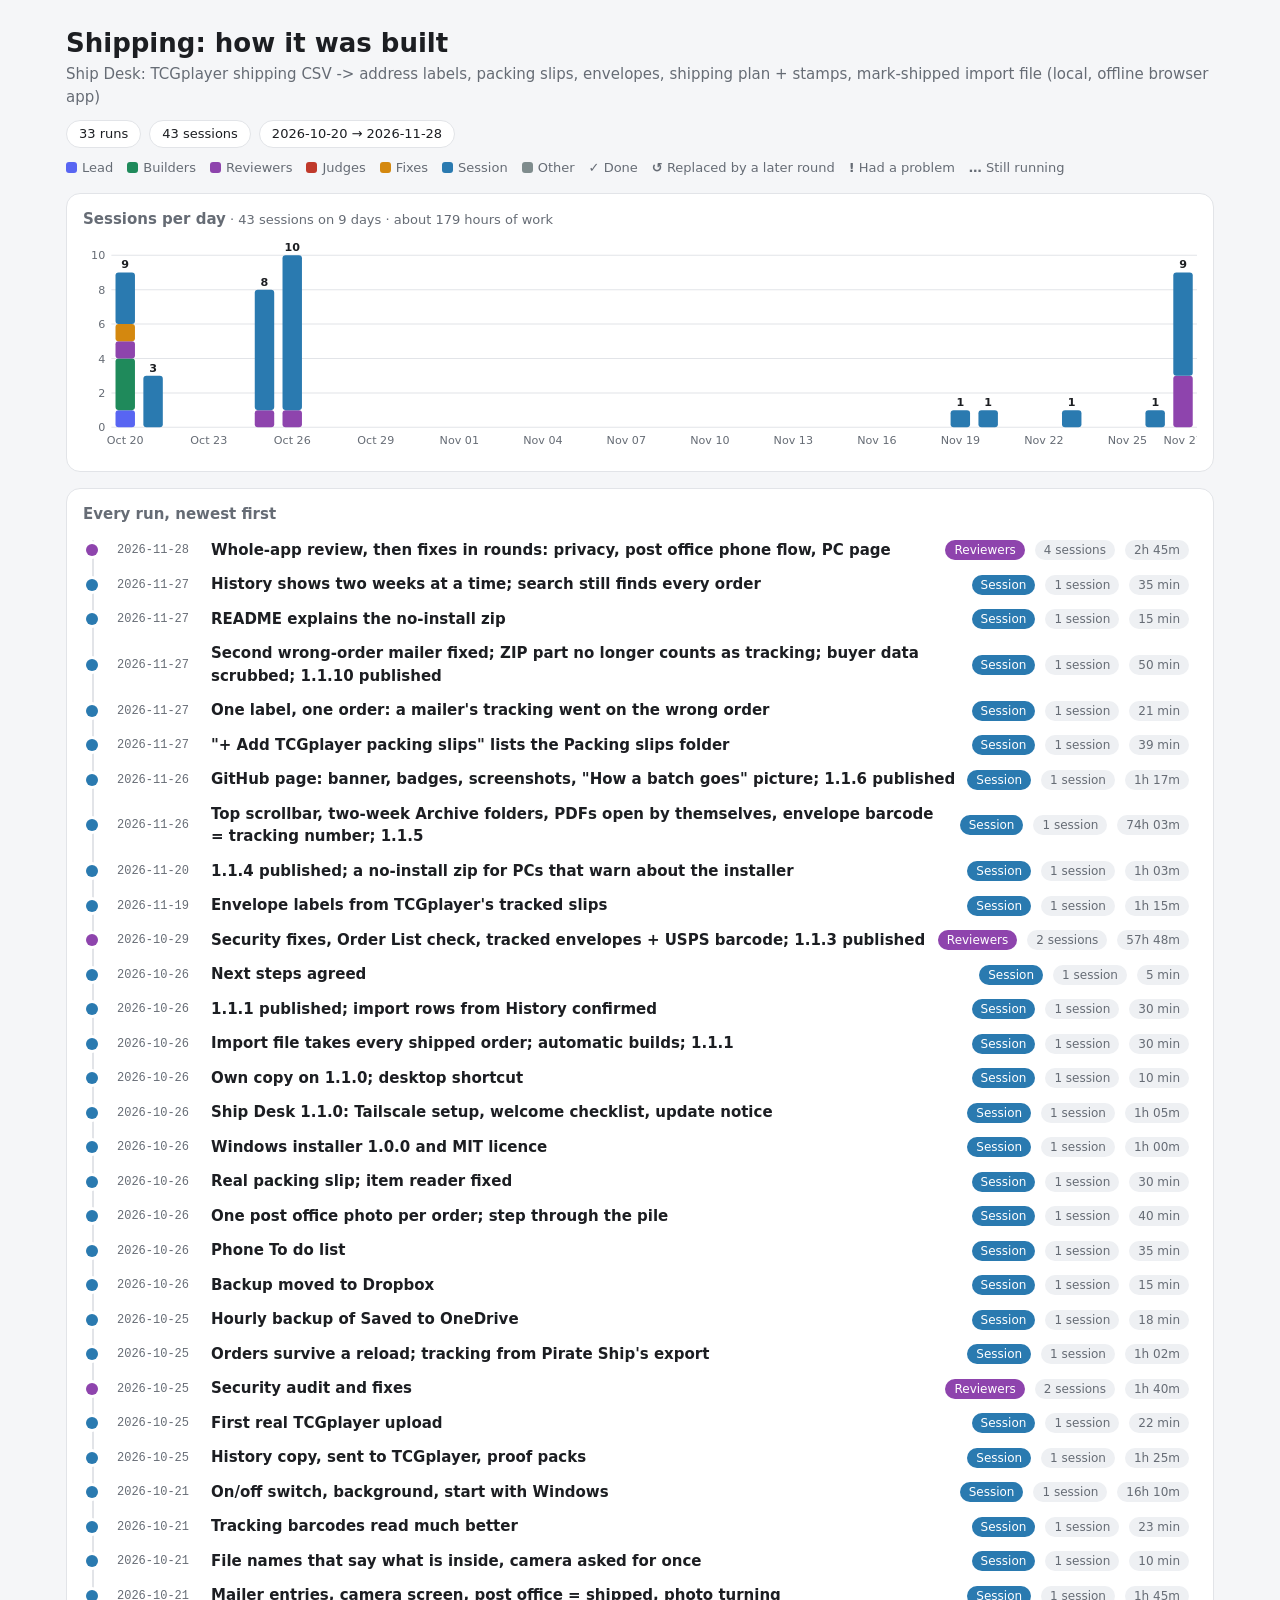
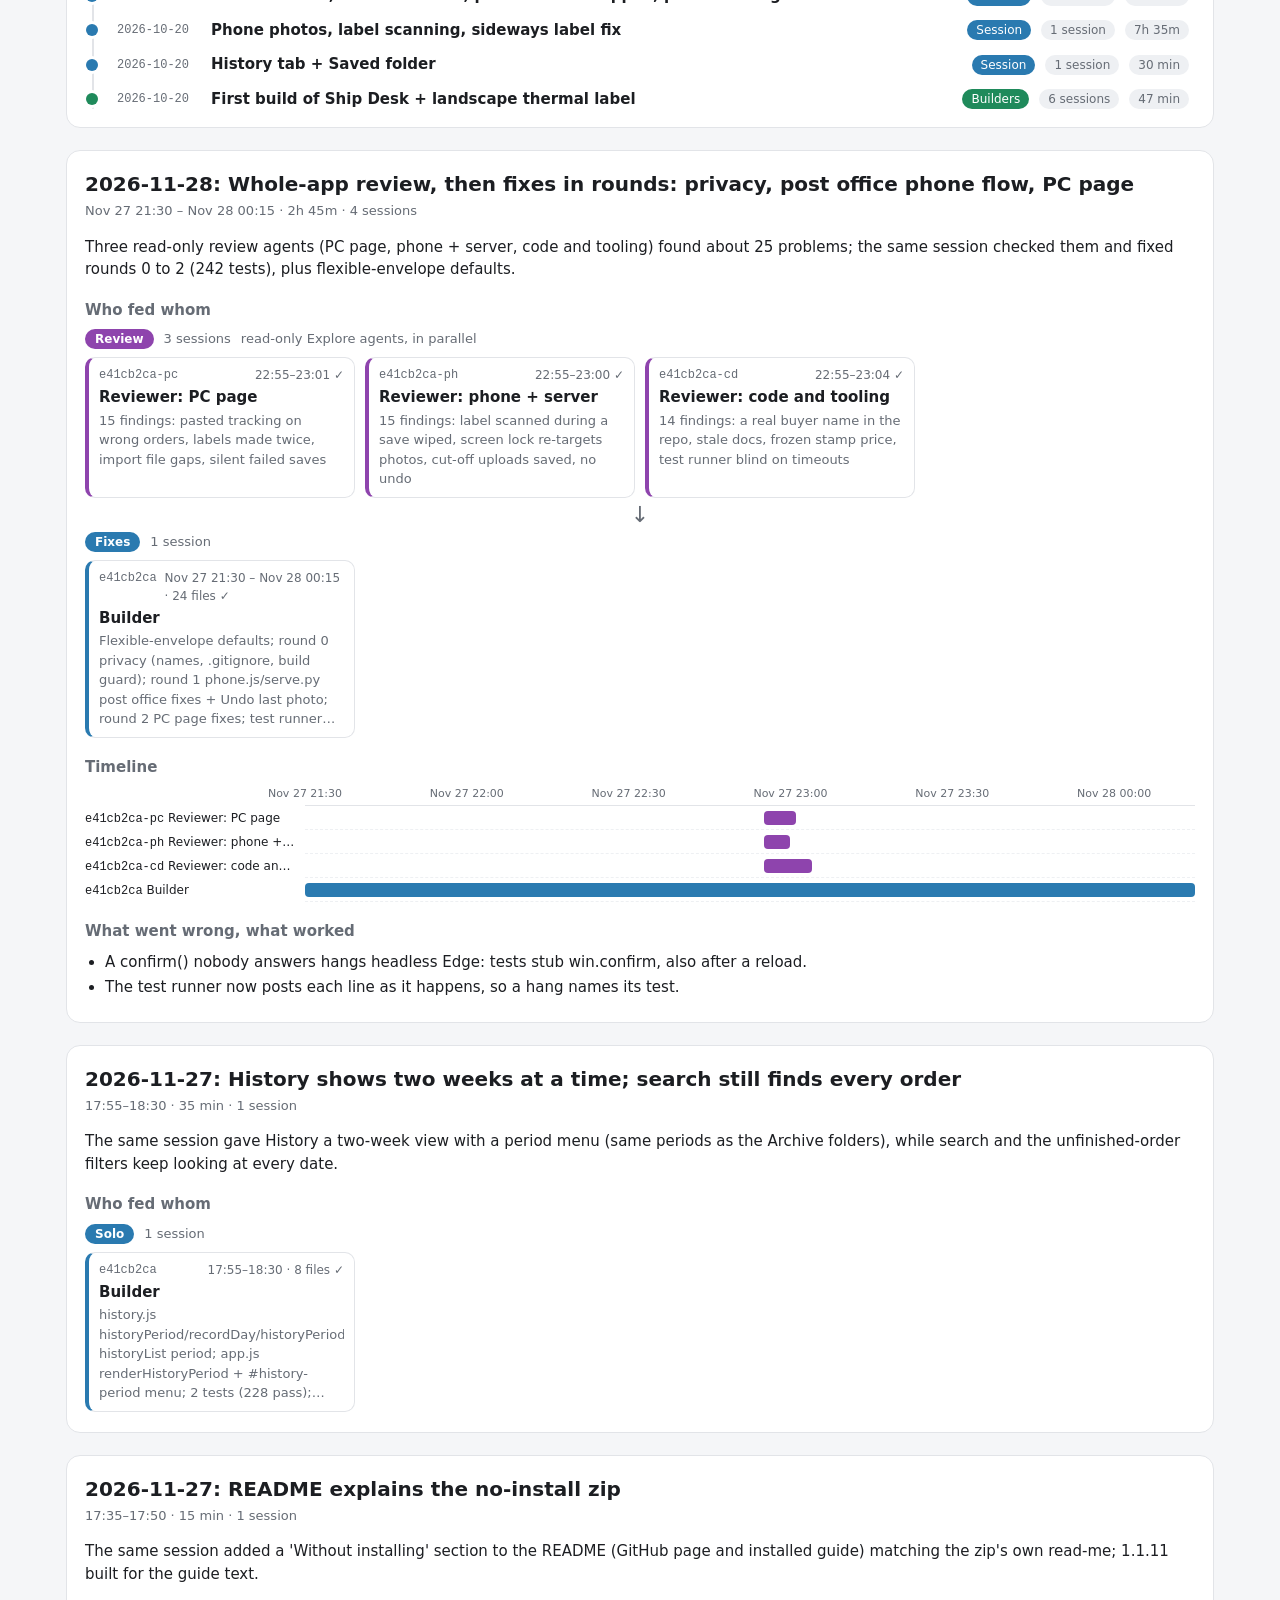
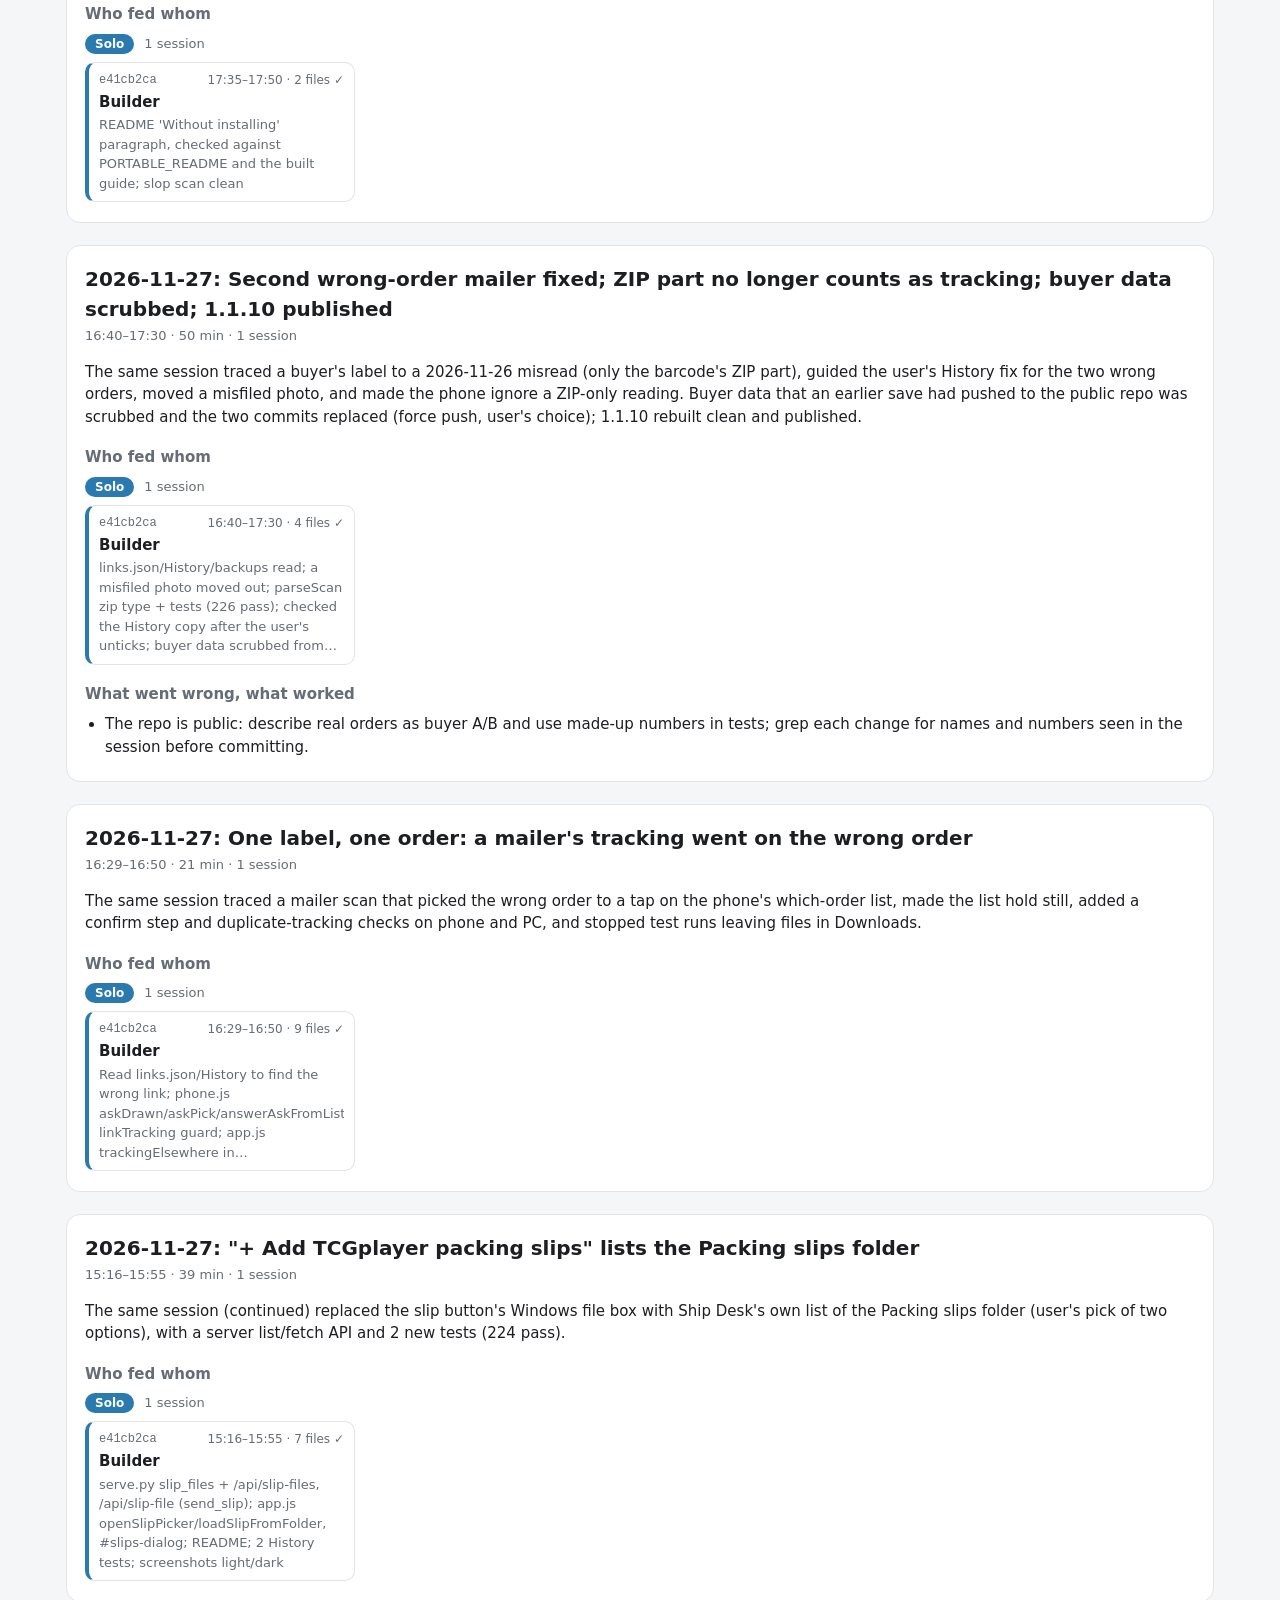
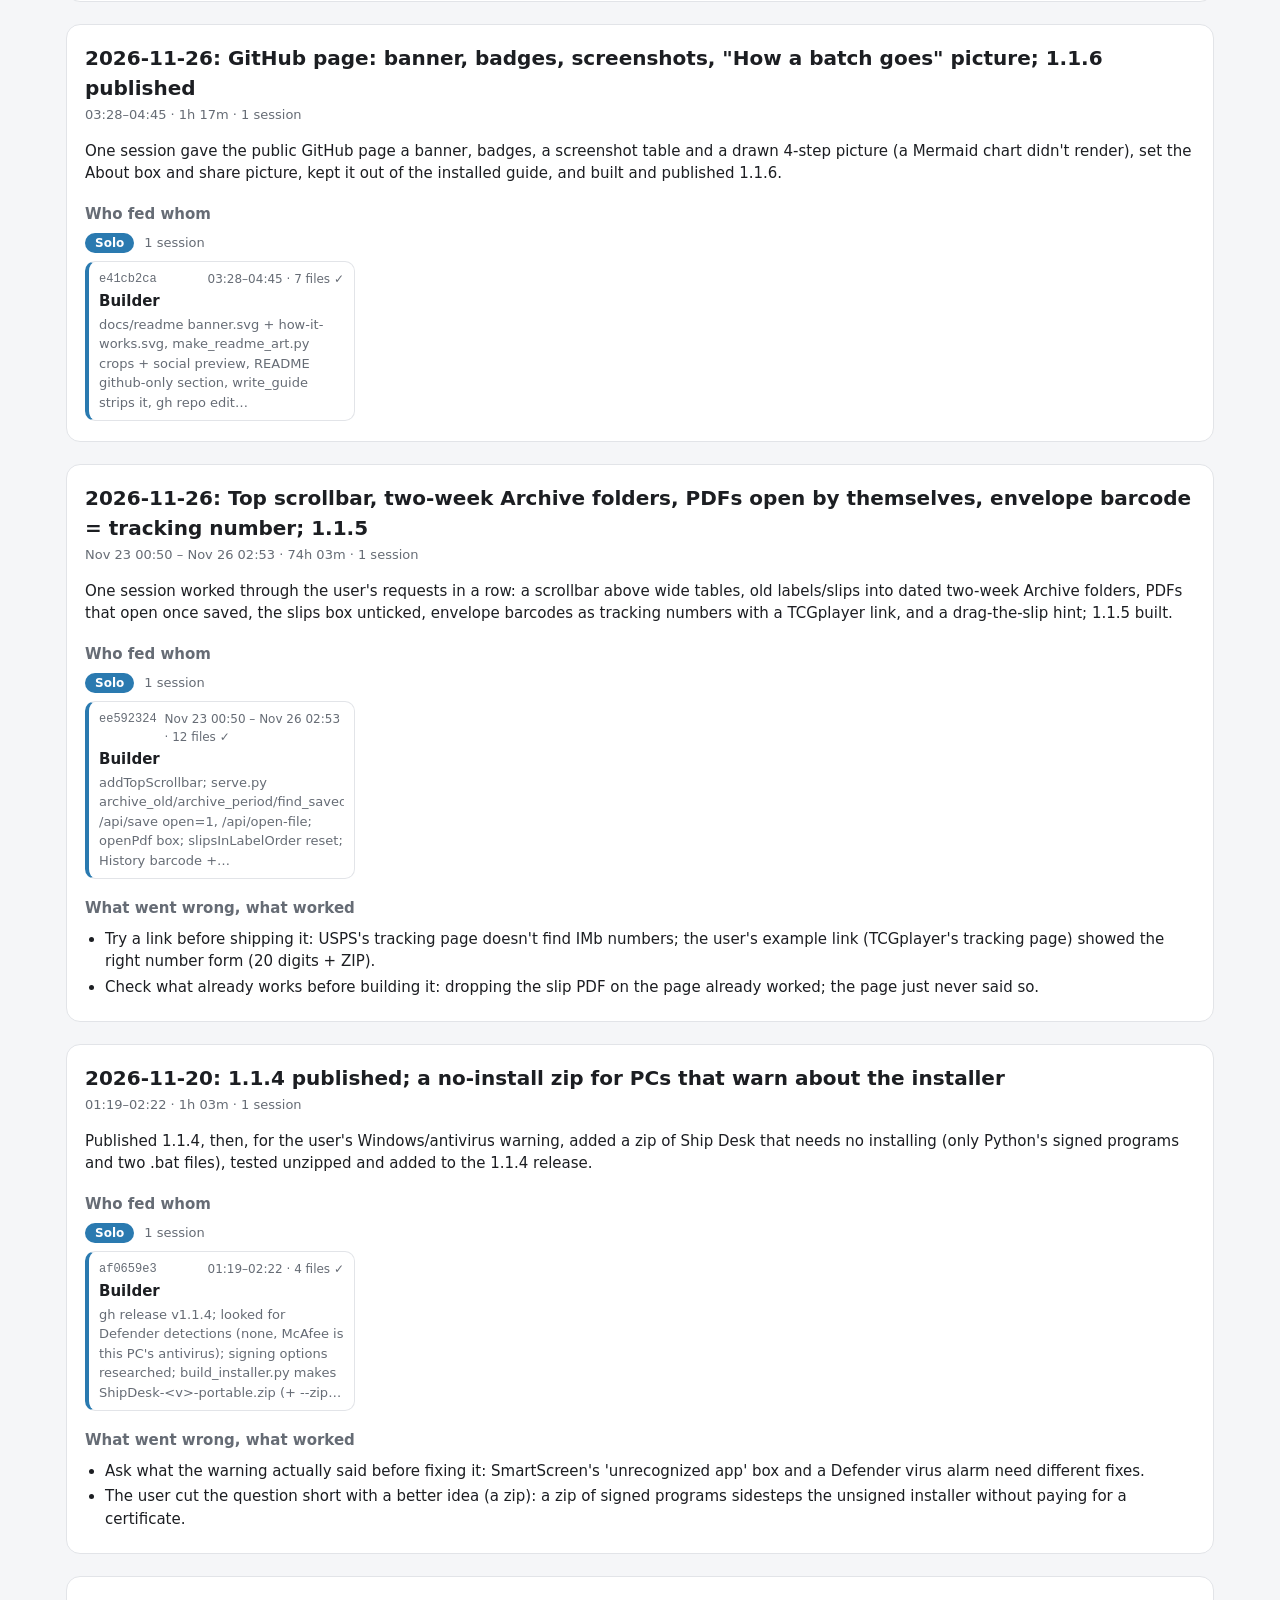
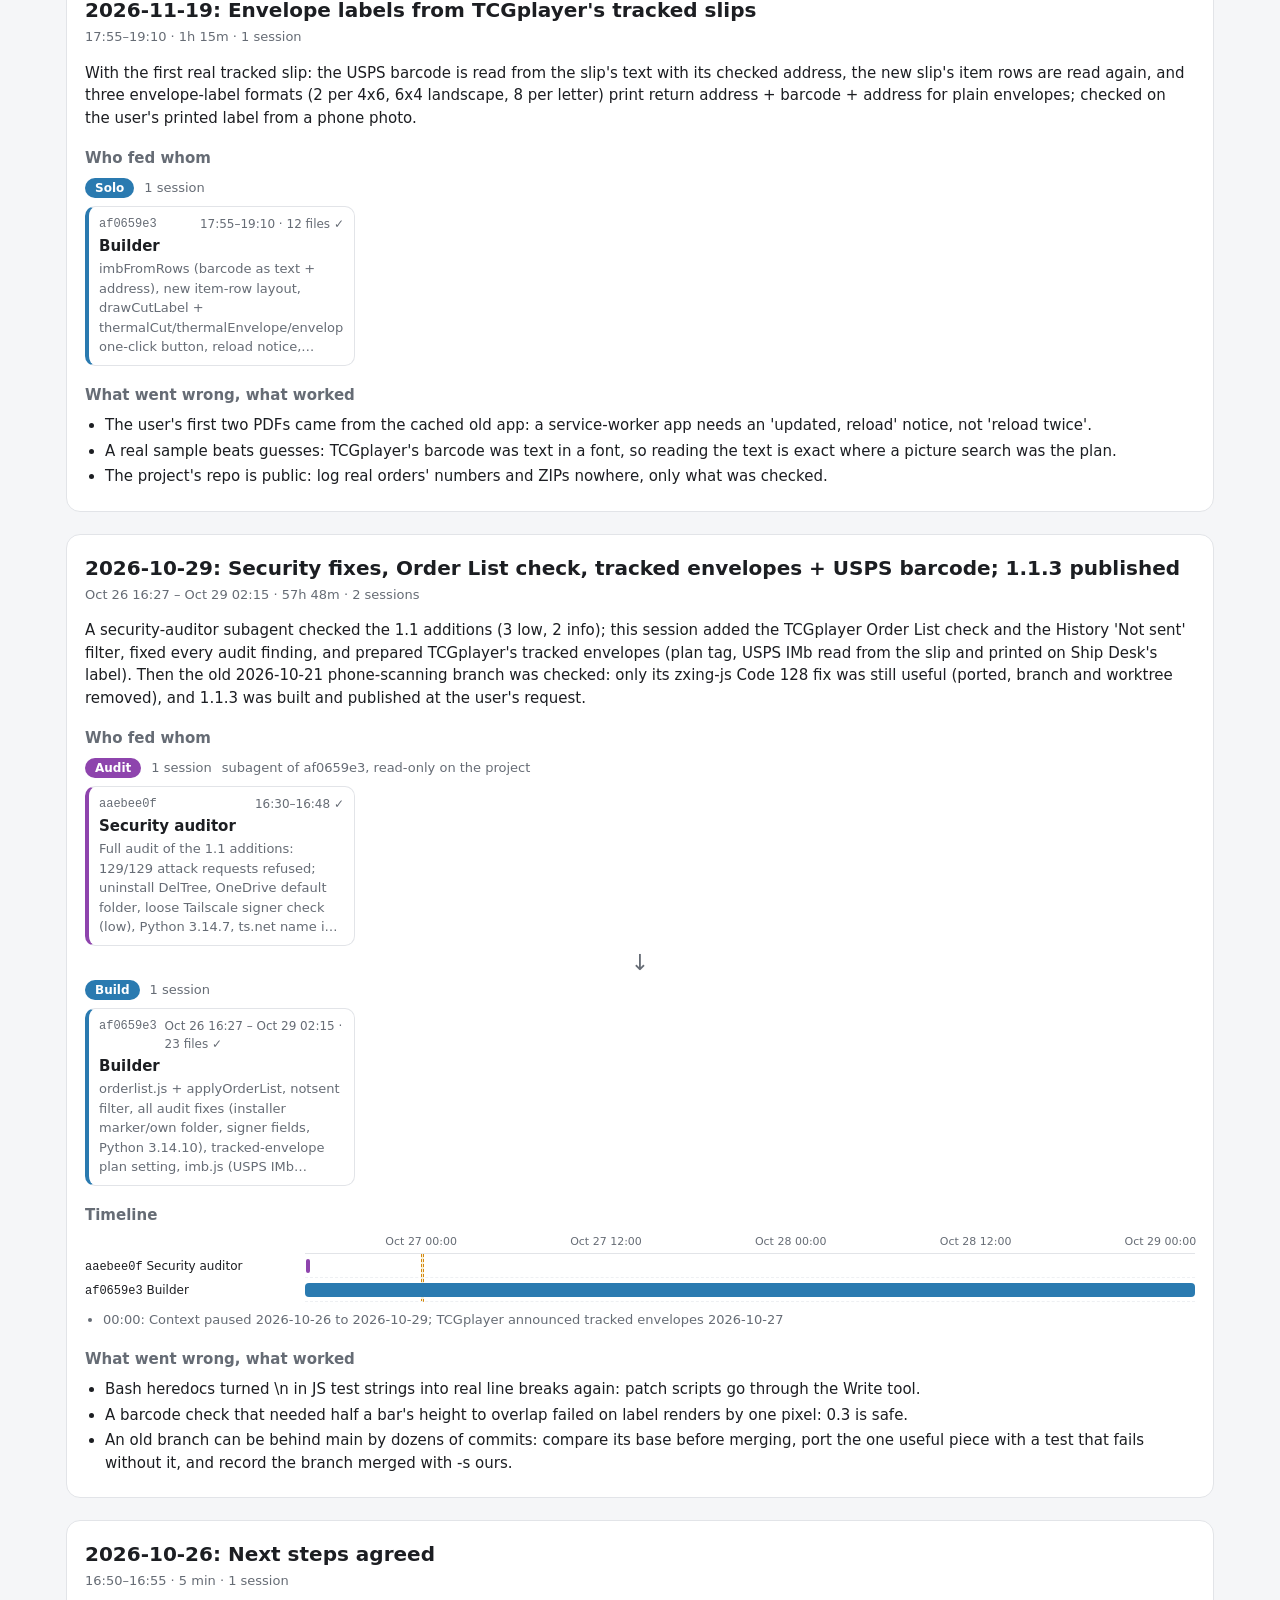
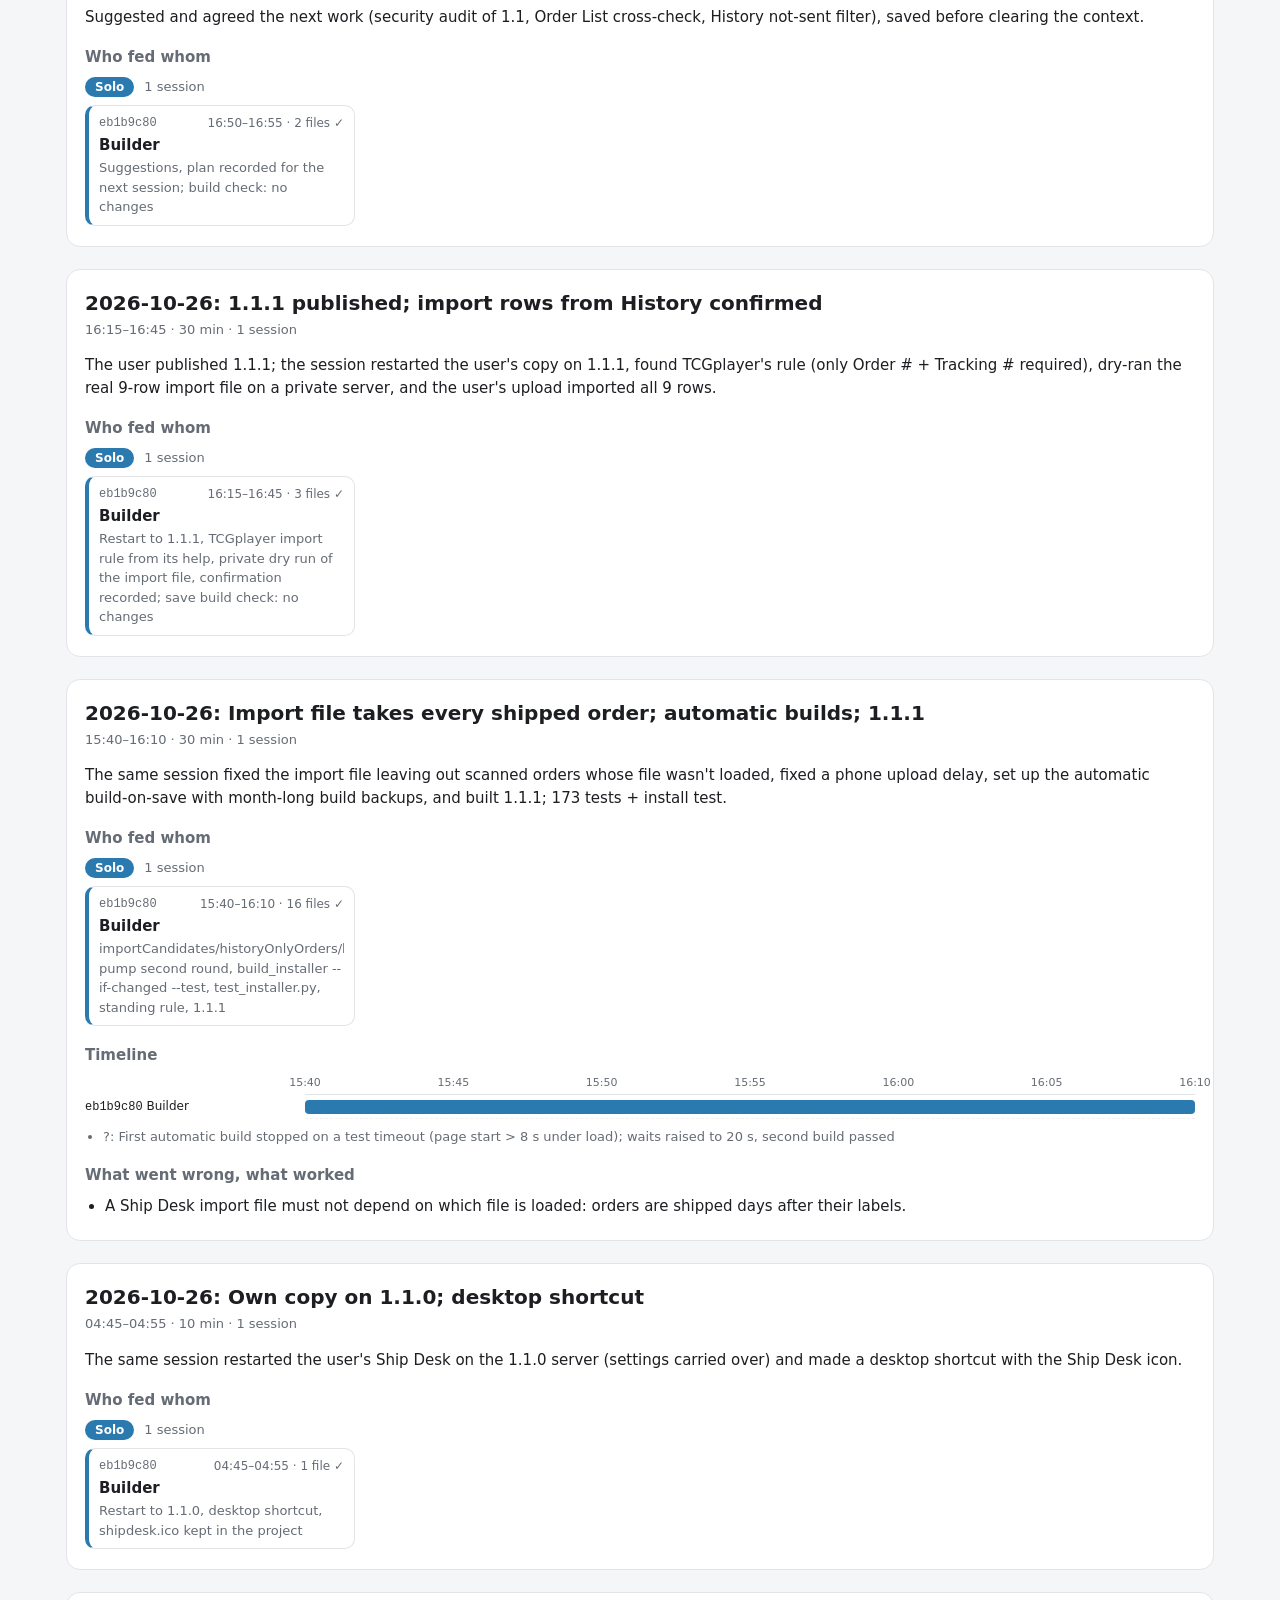
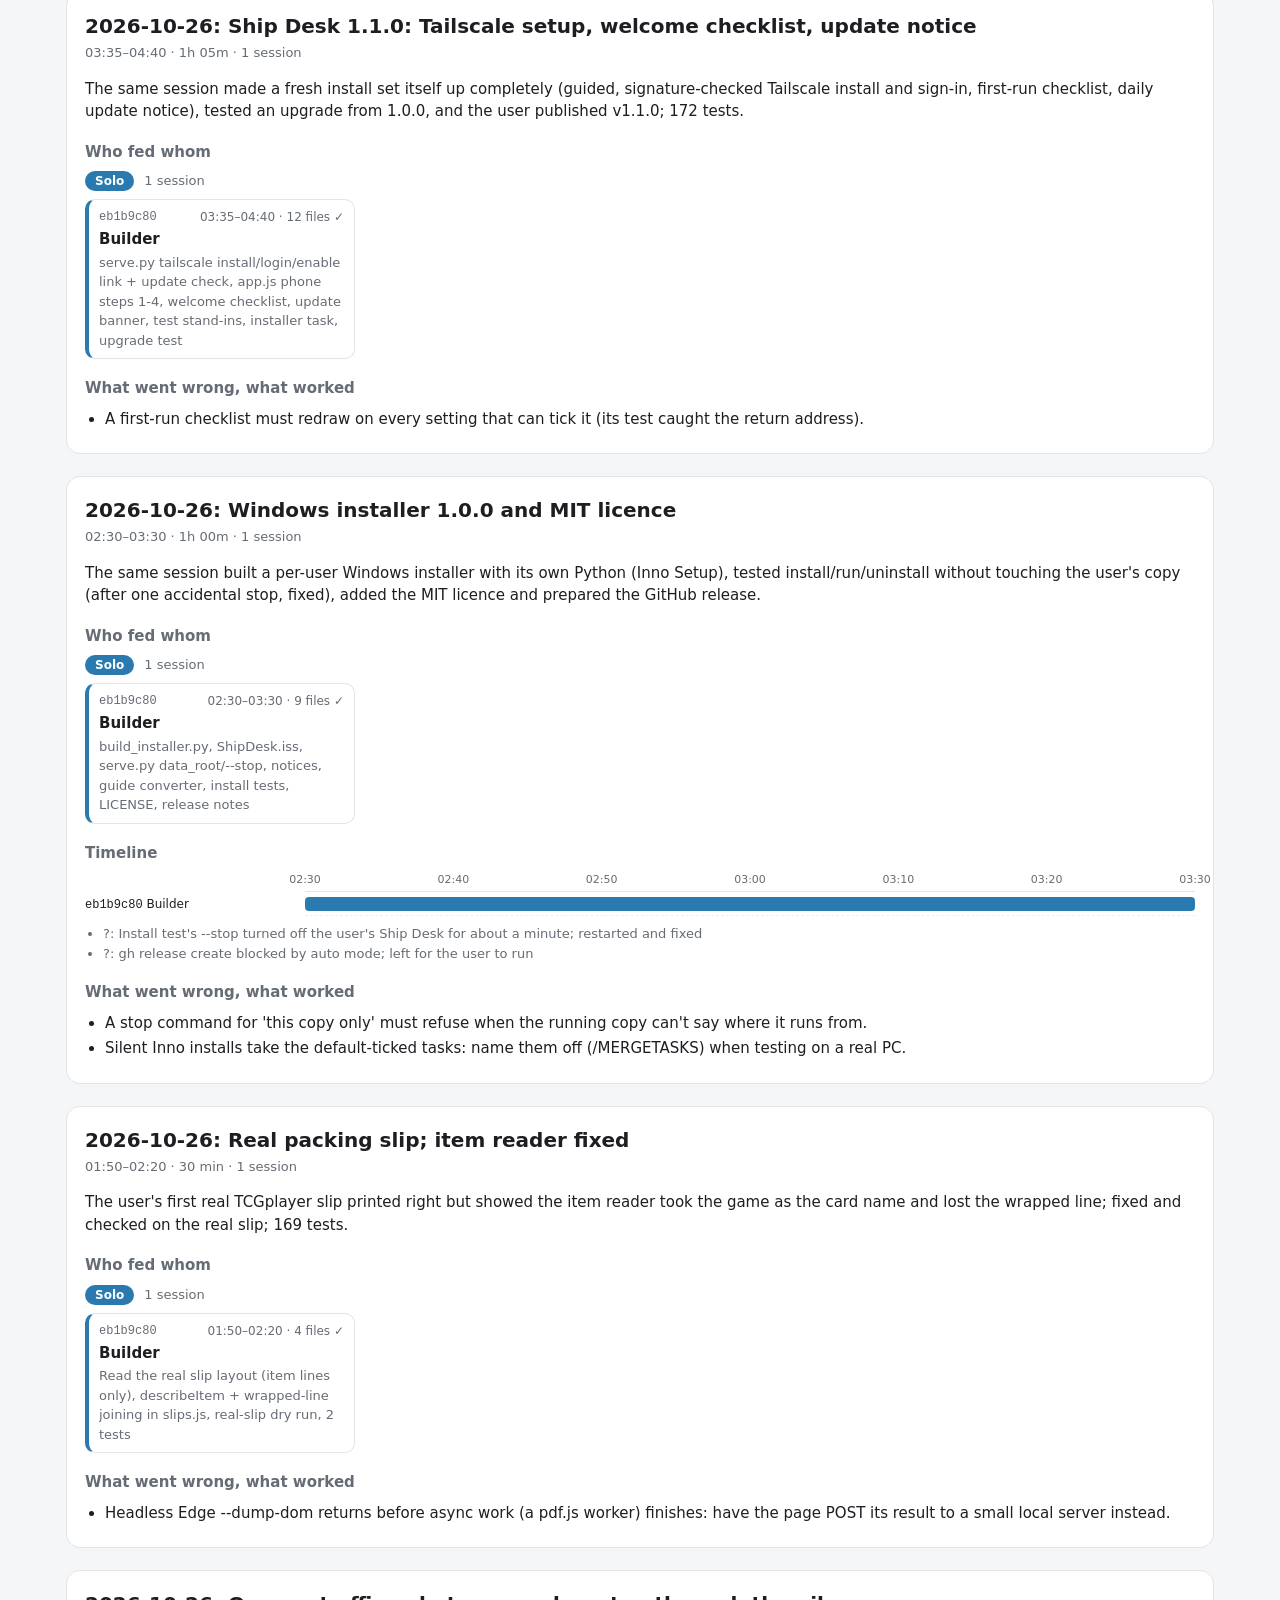
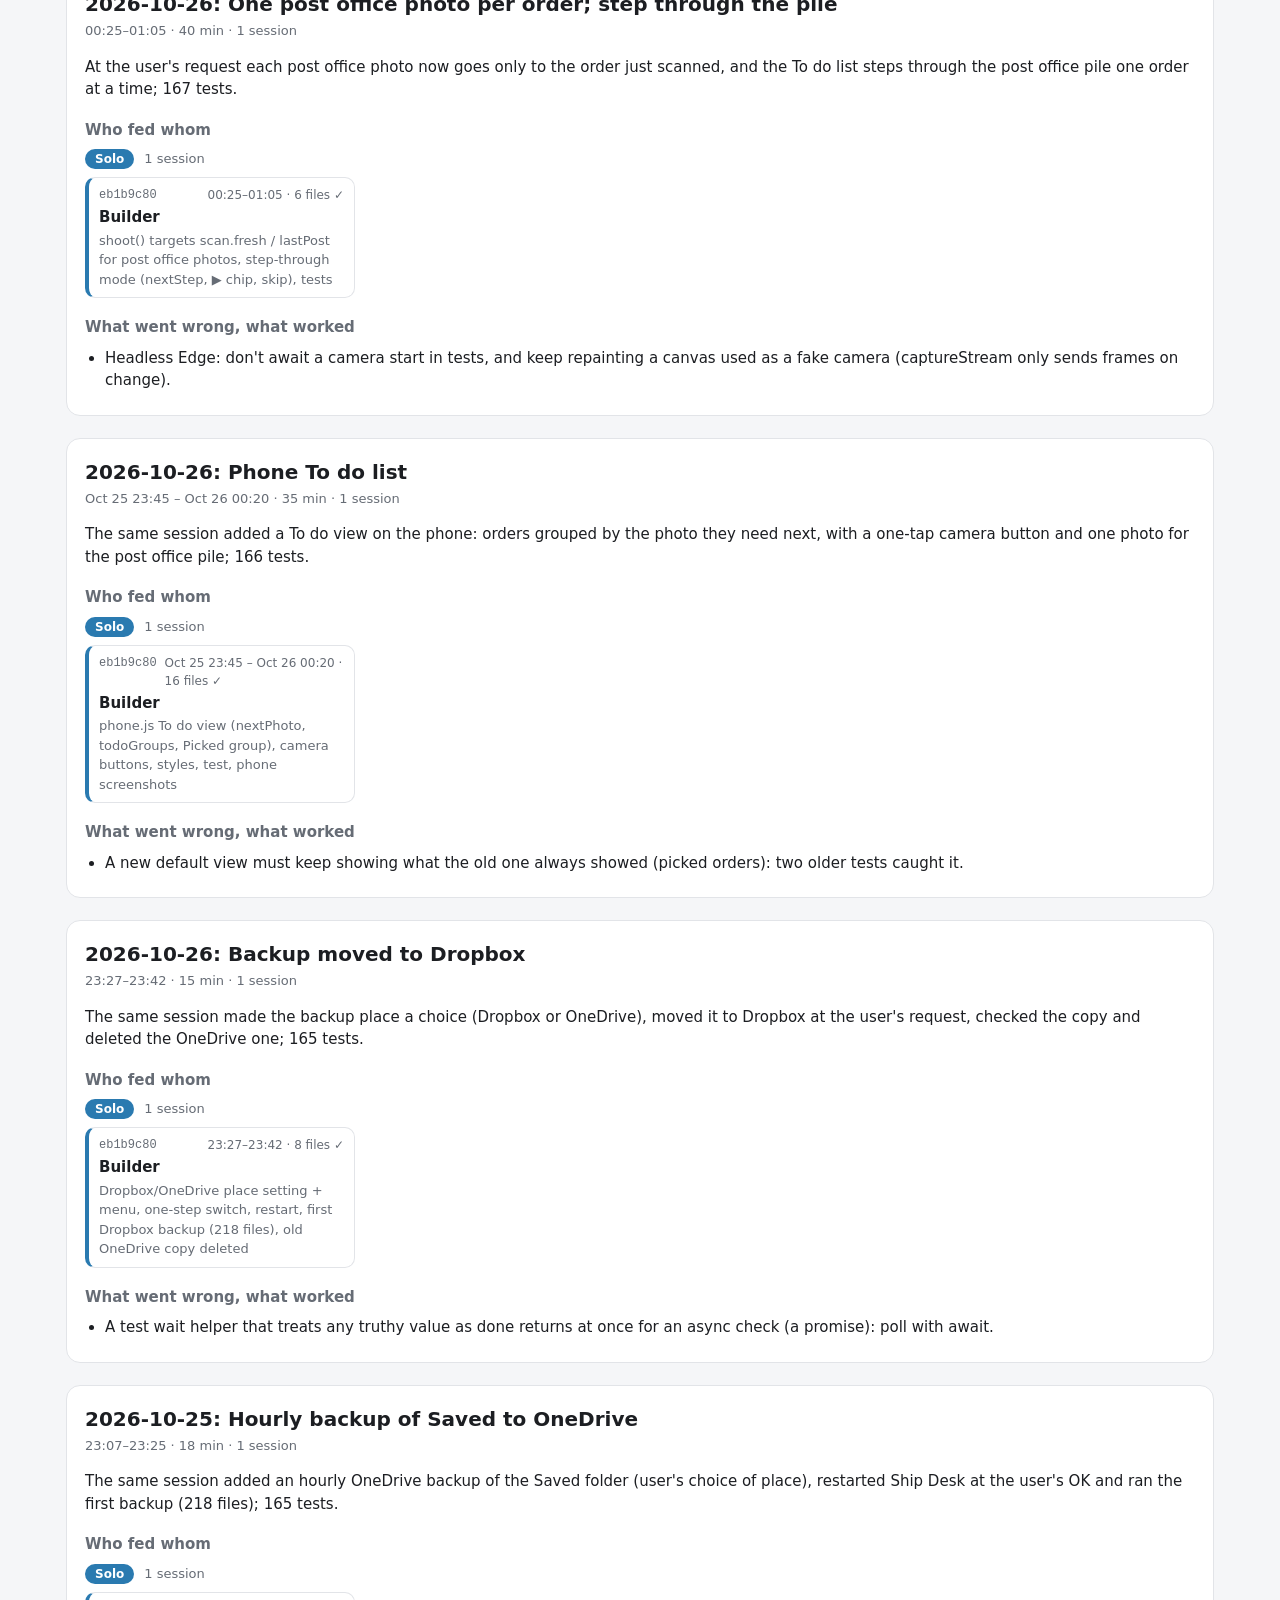
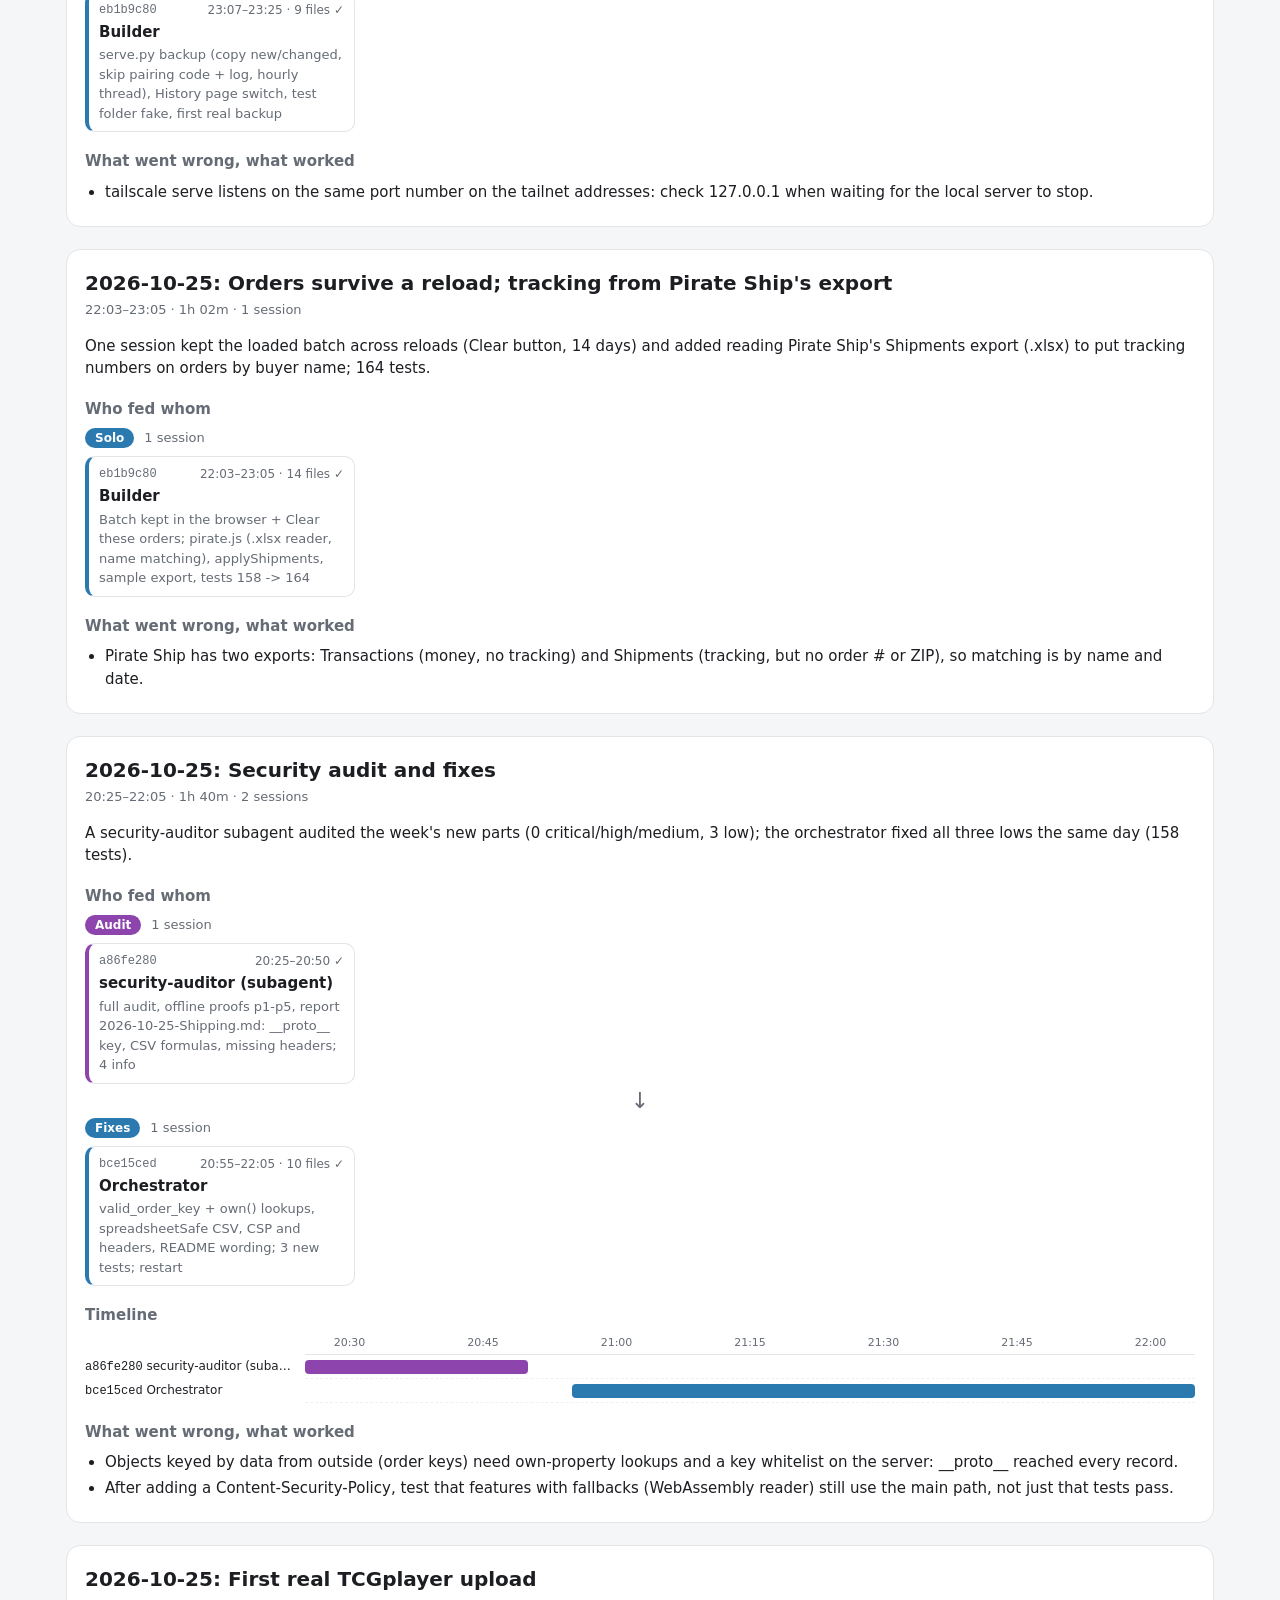
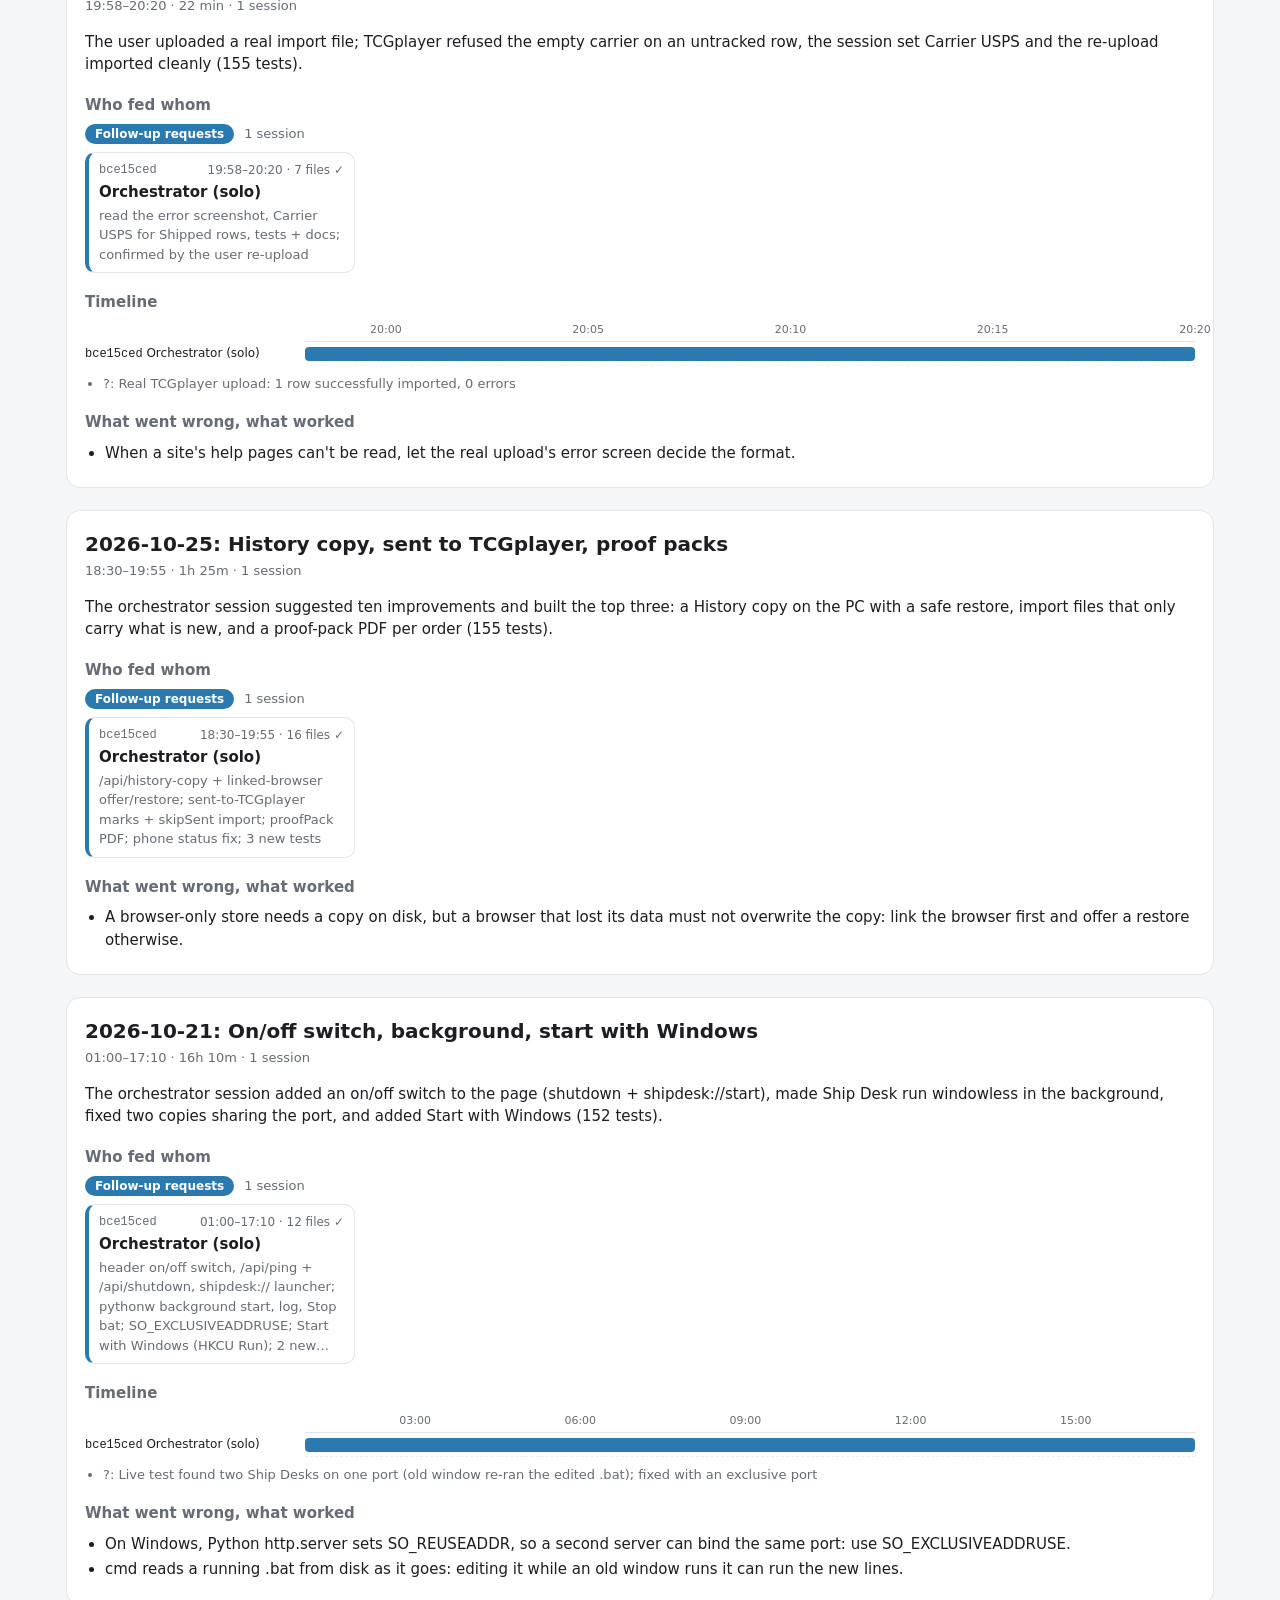
==== commit 617667c7: "Save progress 2026-11-28: whole-app review, fix rounds 0-2; 1.1.13 - Review by three read-only agent" ====
--- a/WORKFLOW.html
+++ b/WORKFLOW.html
@@ -66,11 +66,11 @@
 <body><div class="wrap">
 <h1>Shipping: how it was built</h1>
 <div class="muted">Ship Desk: TCGplayer shipping CSV -&gt; address labels, packing slips, envelopes, shipping plan + stamps, mark-shipped import file (local, offline browser app)</div>
-<div class="chips"><span class="chip">32 runs</span><span class="chip">39 sessions</span><span class="chip">2026-10-20 → 2026-11-27</span></div>
+<div class="chips"><span class="chip">33 runs</span><span class="chip">43 sessions</span><span class="chip">2026-10-20 → 2026-11-28</span></div>
 <div class="legend"><span><span class="sw" style="background:var(--lead)"></span>Lead</span><span><span class="sw" style="background:var(--build)"></span>Builders</span><span><span class="sw" style="background:var(--review)"></span>Reviewers</span><span><span class="sw" style="background:var(--judge)"></span>Judges</span><span><span class="sw" style="background:var(--fix)"></span>Fixes</span><span><span class="sw" style="background:var(--solo)"></span>Session</span><span><span class="sw" style="background:var(--other)"></span>Other</span><span><b>✓</b> Done</span><span><b>↺</b> Replaced by a later round</span><span><b>!</b> Had a problem</span><span><b>…</b> Still running</span></div>
-<div class="panel chart"><h3 style="margin-top:0">Sessions per day<span class="muted small" style="font-weight:400"> · 39 sessions on 9 days · about 176 hours of work</span></h3><svg viewBox="0 0 1100 220" role="img" aria-label="Sessions per day"><line class="grid" x1="28" x2="1100" y1="186.0" y2="186.0"/><text class="lbl" x="22" y="190.0" text-anchor="end">0</text><line class="grid" x1="28" x2="1100" y1="152.0" y2="152.0"/><text class="lbl" x="22" y="156.0" text-anchor="end">2</text><line class="grid" x1="28" x2="1100" y1="118.0" y2="118.0"/><text class="lbl" x="22" y="122.0" text-anchor="end">4</text><line class="grid" x1="28" x2="1100" y1="84.0" y2="84.0"/><text class="lbl" x="22" y="88.0" text-anchor="end">6</text><line class="grid" x1="28" x2="1100" y1="50.0" y2="50.0"/><text class="lbl" x="22" y="54.0" text-anchor="end">8</text><line class="grid" x1="28" x2="1100" y1="16.0" y2="16.0"/><text class="lbl" x="22" y="20.0" text-anchor="end">10</text><rect x="32.1" y="169.0" width="19.2" height="17.0" rx="3" fill="var(--lead)"><title>2026-10-20: 1 lead</title></rect><rect x="32.1" y="118.0" width="19.2" height="51.0" rx="3" fill="var(--build)"><title>2026-10-20: 3 builders</title></rect><rect x="32.1" y="101.0" width="19.2" height="17.0" rx="3" fill="var(--review)"><title>2026-10-20: 1 reviewers</title></rect><rect x="32.1" y="84.0" width="19.2" height="17.0" rx="3" fill="var(--fix)"><title>2026-10-20: 1 fixes</title></rect><rect x="32.1" y="33.0" width="19.2" height="51.0" rx="3" fill="var(--solo)"><title>2026-10-20: 3 session</title></rect><text class="num" x="41.7" y="29.0" text-anchor="middle">9</text><text class="lbl" x="41.7" y="202" text-anchor="middle">Oct 20</text><rect x="59.6" y="135.0" width="19.2" height="51.0" rx="3" fill="var(--solo)"><title>2026-10-21: 3 session</title></rect><text class="num" x="69.2" y="131.0" text-anchor="middle">3</text><text class="lbl" x="124.2" y="202" text-anchor="middle">Oct 23</text><rect x="169.6" y="169.0" width="19.2" height="17.0" rx="3" fill="var(--review)"><title>2026-10-25: 1 reviewers</title></rect><rect x="169.6" y="50.0" width="19.2" height="119.0" rx="3" fill="var(--solo)"><title>2026-10-25: 7 session</title></rect><text class="num" x="179.2" y="46.0" text-anchor="middle">8</text><rect x="197.0" y="169.0" width="19.2" height="17.0" rx="3" fill="var(--review)"><title>2026-10-26: 1 reviewers</title></rect><rect x="197.0" y="16.0" width="19.2" height="153.0" rx="3" fill="var(--solo)"><title>2026-10-26: 9 session</title></rect><text class="num" x="206.7" y="12.0" text-anchor="middle">10</text><text class="lbl" x="206.7" y="202" text-anchor="middle">Oct 26</text><text class="lbl" x="289.1" y="202" text-anchor="middle">Oct 29</text><text class="lbl" x="371.6" y="202" text-anchor="middle">Nov 01</text><text class="lbl" x="454.1" y="202" text-anchor="middle">Nov 04</text><text class="lbl" x="536.5" y="202" text-anchor="middle">Nov 07</text><text class="lbl" x="619.0" y="202" text-anchor="middle">Nov 10</text><text class="lbl" x="701.4" y="202" text-anchor="middle">Nov 13</text><text class="lbl" x="783.9" y="202" text-anchor="middle">Nov 16</text><rect x="856.7" y="169.0" width="19.2" height="17.0" rx="3" fill="var(--solo)"><title>2026-11-19: 1 session</title></rect><text class="num" x="866.4" y="165.0" text-anchor="middle">1</text><text class="lbl" x="866.4" y="202" text-anchor="middle">Nov 19</text><rect x="884.2" y="169.0" width="19.2" height="17.0" rx="3" fill="var(--solo)"><title>2026-11-20: 1 session</title></rect><text class="num" x="893.8" y="165.0" text-anchor="middle">1</text><text class="lbl" x="948.8" y="202" text-anchor="middle">Nov 22</text><rect x="966.7" y="169.0" width="19.2" height="17.0" rx="3" fill="var(--solo)"><title>2026-11-23: 1 session</title></rect><text class="num" x="976.3" y="165.0" text-anchor="middle">1</text><text class="lbl" x="1031.3" y="202" text-anchor="middle">Nov 25</text><rect x="1049.1" y="169.0" width="19.2" height="17.0" rx="3" fill="var(--solo)"><title>2026-11-26: 1 session</title></rect><text class="num" x="1058.8" y="165.0" text-anchor="middle">1</text><rect x="1076.6" y="101.0" width="19.2" height="85.0" rx="3" fill="var(--solo)"><title>2026-11-27: 5 session</title></rect><text class="num" x="1086.3" y="97.0" text-anchor="middle">5</text><text class="lbl" x="1086.3" y="202" text-anchor="middle">Nov 27</text></svg></div>
-<div class="panel"><h3 style="margin-top:0">Every run, newest first</h3><nav class="tl"><a href="#run0" style="--k:var(--solo)"><span class="dot"></span><span class="date">2026-11-27</span><span class="t">History shows two weeks at a time; search still finds every order</span><span class="tag k">Session</span><span class="tag">1 session</span><span class="tag">35 min</span></a><a href="#run1" style="--k:var(--solo)"><span class="dot"></span><span class="date">2026-11-27</span><span class="t">README explains the no-install zip</span><span class="tag k">Session</span><span class="tag">1 session</span><span class="tag">15 min</span></a><a href="#run2" style="--k:var(--solo)"><span class="dot"></span><span class="date">2026-11-27</span><span class="t">Second wrong-order mailer fixed; ZIP part no longer counts as tracking; buyer data scrubbed; 1.1.10 published</span><span class="tag k">Session</span><span class="tag">1 session</span><span class="tag">50 min</span></a><a href="#run3" style="--k:var(--solo)"><span class="dot"></span><span class="date">2026-11-27</span><span class="t">One label, one order: a mailer&#x27;s tracking went on the wrong order</span><span class="tag k">Session</span><span class="tag">1 session</span><span class="tag">21 min</span></a><a href="#run4" style="--k:var(--solo)"><span class="dot"></span><span class="date">2026-11-27</span><span class="t">&quot;+ Add TCGplayer packing slips&quot; lists the Packing slips folder</span><span class="tag k">Session</span><span class="tag">1 session</span><span class="tag">39 min</span></a><a href="#run5" style="--k:var(--solo)"><span class="dot"></span><span class="date">2026-11-26</span><span class="t">GitHub page: banner, badges, screenshots, &quot;How a batch goes&quot; picture; 1.1.6 published</span><span class="tag k">Session</span><span class="tag">1 session</span><span class="tag">1h 17m</span></a><a href="#run6" style="--k:var(--solo)"><span class="dot"></span><span class="date">2026-11-26</span><span class="t">Top scrollbar, two-week Archive folders, PDFs open by themselves, envelope barcode = tracking number; 1.1.5</span><span class="tag k">Session</span><span class="tag">1 session</span><span class="tag">74h 03m</span></a><a href="#run7" style="--k:var(--solo)"><span class="dot"></span><span class="date">2026-11-20</span><span class="t">1.1.4 published; a no-install zip for PCs that warn about the installer</span><span class="tag k">Session</span><span class="tag">1 session</span><span class="tag">1h 03m</span></a><a href="#run8" style="--k:var(--solo)"><span class="dot"></span><span class="date">2026-11-19</span><span class="t">Envelope labels from TCGplayer&#x27;s tracked slips</span><span class="tag k">Session</span><span class="tag">1 session</span><span class="tag">1h 15m</span></a><a href="#run9" style="--k:var(--review)"><span class="dot"></span><span class="date">2026-10-29</span><span class="t">Security fixes, Order List check, tracked envelopes + USPS barcode; 1.1.3 published</span><span class="tag k">Reviewers</span><span class="tag">2 sessions</span><span class="tag">57h 48m</span></a><a href="#run10" style="--k:var(--solo)"><span class="dot"></span><span class="date">2026-10-26</span><span class="t">Next steps agreed</span><span class="tag k">Session</span><span class="tag">1 session</span><span class="tag">5 min</span></a><a href="#run11" style="--k:var(--solo)"><span class="dot"></span><span class="date">2026-10-26</span><span class="t">1.1.1 published; import rows from History confirmed</span><span class="tag k">Session</span><span class="tag">1 session</span><span class="tag">30 min</span></a><a href="#run12" style="--k:var(--solo)"><span class="dot"></span><span class="date">2026-10-26</span><span class="t">Import file takes every shipped order; automatic builds; 1.1.1</span><span class="tag k">Session</span><span class="tag">1 session</span><span class="tag">30 min</span></a><a href="#run13" style="--k:var(--solo)"><span class="dot"></span><span class="date">2026-10-26</span><span class="t">Own copy on 1.1.0; desktop shortcut</span><span class="tag k">Session</span><span class="tag">1 session</span><span class="tag">10 min</span></a><a href="#run14" style="--k:var(--solo)"><span class="dot"></span><span class="date">2026-10-26</span><span class="t">Ship Desk 1.1.0: Tailscale setup, welcome checklist, update notice</span><span class="tag k">Session</span><span class="tag">1 session</span><span class="tag">1h 05m</span></a><a href="#run15" style="--k:var(--solo)"><span class="dot"></span><span class="date">2026-10-26</span><span class="t">Windows installer 1.0.0 and MIT licence</span><span class="tag k">Session</span><span class="tag">1 session</span><span class="tag">1h 00m</span></a><a href="#run16" style="--k:var(--solo)"><span class="dot"></span><span class="date">2026-10-26</span><span class="t">Real packing slip; item reader fixed</span><span class="tag k">Session</span><span class="tag">1 session</span><span class="tag">30 min</span></a><a href="#run17" style="--k:var(--solo)"><span class="dot"></span><span class="date">2026-10-26</span><span class="t">One post office photo per order; step through the pile</span><span class="tag k">Session</span><span class="tag">1 session</span><span class="tag">40 min</span></a><a href="#run18" style="--k:var(--solo)"><span class="dot"></span><span class="date">2026-10-26</span><span class="t">Phone To do list</span><span class="tag k">Session</span><span class="tag">1 session</span><span class="tag">35 min</span></a><a href="#run19" style="--k:var(--solo)"><span class="dot"></span><span class="date">2026-10-26</span><span class="t">Backup moved to Dropbox</span><span class="tag k">Session</span><span class="tag">1 session</span><span class="tag">15 min</span></a><a href="#run20" style="--k:var(--solo)"><span class="dot"></span><span class="date">2026-10-25</span><span class="t">Hourly backup of Saved to OneDrive</span><span class="tag k">Session</span><span class="tag">1 session</span><span class="tag">18 min</span></a><a href="#run21" style="--k:var(--solo)"><span class="dot"></span><span class="date">2026-10-25</span><span class="t">Orders survive a reload; tracking from Pirate Ship&#x27;s export</span><span class="tag k">Session</span><span class="tag">1 session</span><span class="tag">1h 02m</span></a><a href="#run22" style="--k:var(--review)"><span class="dot"></span><span class="date">2026-10-25</span><span class="t">Security audit and fixes</span><span class="tag k">Reviewers</span><span class="tag">2 sessions</span><span class="tag">1h 40m</span></a><a href="#run23" style="--k:var(--solo)"><span class="dot"></span><span class="date">2026-10-25</span><span class="t">First real TCGplayer upload</span><span class="tag k">Session</span><span class="tag">1 session</span><span class="tag">22 min</span></a><a href="#run24" style="--k:var(--solo)"><span class="dot"></span><span class="date">2026-10-25</span><span class="t">History copy, sent to TCGplayer, proof packs</span><span class="tag k">Session</span><span class="tag">1 session</span><span class="tag">1h 25m</span></a><a href="#run25" style="--k:var(--solo)"><span class="dot"></span><span class="date">2026-10-21</span><span class="t">On/off switch, background, start with Windows</span><span class="tag k">Session</span><span class="tag">1 session</span><span class="tag">16h 10m</span></a><a href="#run26" style="--k:var(--solo)"><span class="dot"></span><span class="date">2026-10-21</span><span class="t">Tracking barcodes read much better</span><span class="tag k">Session</span><span class="tag">1 session</span><span class="tag">23 min</span></a><a href="#run27" style="--k:var(--solo)"><span class="dot"></span><span class="date">2026-10-21</span><span class="t">File names that say what is inside, camera asked for once</span><span class="tag k">Session</span><span class="tag">1 session</span><span class="tag">10 min</span></a><a href="#run28" style="--k:var(--solo)"><span class="dot"></span><span class="date">2026-10-21</span><span class="t">Mailer entries, camera screen, post office = shipped, photo turning</span><span class="tag k">Session</span><span class="tag">1 session</span><span class="tag">1h 45m</span></a><a href="#run29" style="--k:var(--solo)"><span class="dot"></span><span class="date">2026-10-20</span><span class="t">Phone photos, label scanning, sideways label fix</span><span class="tag k">Session</span><span class="tag">1 session</span><span class="tag">7h 35m</span></a><a href="#run30" style="--k:var(--solo)"><span class="dot"></span><span class="date">2026-10-20</span><span class="t">History tab + Saved folder</span><span class="tag k">Session</span><span class="tag">1 session</span><span class="tag">30 min</span></a><a href="#run31" style="--k:var(--build)"><span class="dot"></span><span class="date">2026-10-20</span><span class="t">First build of Ship Desk + landscape thermal label</span><span class="tag k">Builders</span><span class="tag">6 sessions</span><span class="tag">47 min</span></a></nav></div>
-<section class="run" id="run0"><h2>2026-11-27: History shows two weeks at a time; search still finds every order</h2><div class="muted small">17:55–18:30 · 35 min · 1 session</div><p>The same session gave History a two-week view with a period menu (same periods as the Archive folders), while search and the unfinished-order filters keep looking at every date.</p><h3>Who fed whom</h3><div class="stage"><div class="stage-head"><span class="pill" style="background:var(--solo)">Solo</span><span class="muted small">1 session</span></div><div class="boxes"><div class="box done" style="--k:var(--solo)" title="history.js historyPeriod/recordDay/historyPeriods, historyList period; app.js renderHistoryPeriod + #history-period menu; 2 tests (228 pass); README; screenshot check"><div class="top"><span class="id">e41cb2ca</span><span>17:55–18:30 · 8 files <span class="badge" title="Done">✓</span></span></div><div class="role">Builder</div><div class="did">history.js historyPeriod/recordDay/historyPeriods, historyList period; app.js renderHistoryPeriod + #history-period menu; 2 tests (228 pass); README; screenshot check</div></div></div></div></section><section class="run" id="run1"><h2>2026-11-27: README explains the no-install zip</h2><div class="muted small">17:35–17:50 · 15 min · 1 session</div><p>The same session added a &#x27;Without installing&#x27; section to the README (GitHub page and installed guide) matching the zip&#x27;s own read-me; 1.1.11 built for the guide text.</p><h3>Who fed whom</h3><div class="stage"><div class="stage-head"><span class="pill" style="background:var(--solo)">Solo</span><span class="muted small">1 session</span></div><div class="boxes"><div class="box done" style="--k:var(--solo)" title="README &#x27;Without installing&#x27; paragraph, checked against PORTABLE_README and the built guide; slop scan clean"><div class="top"><span class="id">e41cb2ca</span><span>17:35–17:50 · 2 files <span class="badge" title="Done">✓</span></span></div><div class="role">Builder</div><div class="did">README &#x27;Without installing&#x27; paragraph, checked against PORTABLE_README and the built guide; slop scan clean</div></div></div></div></section><section class="run" id="run2"><h2>2026-11-27: Second wrong-order mailer fixed; ZIP part no longer counts as tracking; buyer data scrubbed; 1.1.10 published</h2><div class="muted small">16:40–17:30 · 50 min · 1 session</div><p>The same session traced a buyer&#x27;s label to a 2026-11-26 misread (only the barcode&#x27;s ZIP part), guided the user&#x27;s History fix for the two wrong orders, moved a misfiled photo, and made the phone ignore a ZIP-only reading. Buyer data that an earlier save had pushed to the public repo was scrubbed and the two commits replaced (force push, user&#x27;s choice); 1.1.10 rebuilt clean and published.</p><h3>Who fed whom</h3><div class="stage"><div class="stage-head"><span class="pill" style="background:var(--solo)">Solo</span><span class="muted small">1 session</span></div><div class="boxes"><div class="box done" style="--k:var(--solo)" title="links.json/History/backups read; a misfiled photo moved out; parseScan zip type + tests (226 pass); checked the History copy after the user&#x27;s unticks; buyer data scrubbed from PROGRESS/tests/comments, history rewritten (43dc764), 1.1.10 published"><div class="top"><span class="id">e41cb2ca</span><span>16:40–17:30 · 4 files <span class="badge" title="Done">✓</span></span></div><div class="role">Builder</div><div class="did">links.json/History/backups read; a misfiled photo moved out; parseScan zip type + tests (226 pass); checked the History copy after the user&#x27;s unticks; buyer data scrubbed from PROGRESS/tests/comments, history rewritten (43dc764), 1.1.10 published</div></div></div></div><h3>What went wrong, what worked</h3><ul class="lessons"><li>The repo is public: describe real orders as buyer A/B and use made-up numbers in tests; grep each change for names and numbers seen in the session before committing.</li></ul></section><section class="run" id="run3"><h2>2026-11-27: One label, one order: a mailer&#x27;s tracking went on the wrong order</h2><div class="muted small">16:29–16:50 · 21 min · 1 session</div><p>The same session traced a mailer scan that picked the wrong order to a tap on the phone&#x27;s which-order list, made the list hold still, added a confirm step and duplicate-tracking checks on phone and PC, and stopped test runs leaving files in Downloads.</p><h3>Who fed whom</h3><div class="stage"><div class="stage-head"><span class="pill" style="background:var(--solo)">Solo</span><span class="muted small">1 session</span></div><div class="boxes"><div class="box done" style="--k:var(--solo)" title="Read links.json/History to find the wrong link; phone.js askDrawn/askPick/answerAskFromList, linkTracking guard; app.js trackingElsewhere in takePhoneLinks/step 4/History/paste; 2 tests (226 pass); test.py download folder; 36 sample files deleted"><div class="top"><span class="id">e41cb2ca</span><span>16:29–16:50 · 9 files <span class="badge" title="Done">✓</span></span></div><div class="role">Builder</div><div class="did">Read links.json/History to find the wrong link; phone.js askDrawn/askPick/answerAskFromList, linkTracking guard; app.js trackingElsewhere in takePhoneLinks/step 4/History/paste; 2 tests (226 pass); test.py download folder; 36 sample files deleted</div></div></div></div></section><section class="run" id="run4"><h2>2026-11-27: &quot;+ Add TCGplayer packing slips&quot; lists the Packing slips folder</h2><div class="muted small">15:16–15:55 · 39 min · 1 session</div><p>The same session (continued) replaced the slip button&#x27;s Windows file box with Ship Desk&#x27;s own list of the Packing slips folder (user&#x27;s pick of two options), with a server list/fetch API and 2 new tests (224 pass).</p><h3>Who fed whom</h3><div class="stage"><div class="stage-head"><span class="pill" style="background:var(--solo)">Solo</span><span class="muted small">1 session</span></div><div class="boxes"><div class="box done" style="--k:var(--solo)" title="serve.py slip_files + /api/slip-files, /api/slip-file (send_slip); app.js openSlipPicker/loadSlipFromFolder, #slips-dialog; README; 2 History tests; screenshots light/dark"><div class="top"><span class="id">e41cb2ca</span><span>15:16–15:55 · 7 files <span class="badge" title="Done">✓</span></span></div><div class="role">Builder</div><div class="did">serve.py slip_files + /api/slip-files, /api/slip-file (send_slip); app.js openSlipPicker/loadSlipFromFolder, #slips-dialog; README; 2 History tests; screenshots light/dark</div></div></div></div></section><section class="run" id="run5"><h2>2026-11-26: GitHub page: banner, badges, screenshots, &quot;How a batch goes&quot; picture; 1.1.6 published</h2><div class="muted small">03:28–04:45 · 1h 17m · 1 session</div><p>One session gave the public GitHub page a banner, badges, a screenshot table and a drawn 4-step picture (a Mermaid chart didn&#x27;t render), set the About box and share picture, kept it out of the installed guide, and built and published 1.1.6.</p><h3>Who fed whom</h3><div class="stage"><div class="stage-head"><span class="pill" style="background:var(--solo)">Solo</span><span class="muted small">1 session</span></div><div class="boxes"><div class="box done" style="--k:var(--solo)" title="docs/readme banner.svg + how-it-works.svg, make_readme_art.py crops + social preview, README github-only section, write_guide strips it, gh repo edit description/topics; slop check clean; 1.1.6 built (222 tests, installer + zip tests) and published at the user&#x27;s request; user uploaded the social preview (checked via gh api)"><div class="top"><span class="id">e41cb2ca</span><span>03:28–04:45 · 7 files <span class="badge" title="Done">✓</span></span></div><div class="role">Builder</div><div class="did">docs/readme banner.svg + how-it-works.svg, make_readme_art.py crops + social preview, README github-only section, write_guide strips it, gh repo edit description/topics; slop check clean; 1.1.6 built (222 tests, installer + zip tests) and published at the user&#x27;s request; user uploaded the social preview (checked via gh api)</div></div></div></div></section><section class="run" id="run6"><h2>2026-11-26: Top scrollbar, two-week Archive folders, PDFs open by themselves, envelope barcode = tracking number; 1.1.5</h2><div class="muted small">Nov 23 00:50 – Nov 26 02:53 · 74h 03m · 1 session</div><p>One session worked through the user&#x27;s requests in a row: a scrollbar above wide tables, old labels/slips into dated two-week Archive folders, PDFs that open once saved, the slips box unticked, envelope barcodes as tracking numbers with a TCGplayer link, and a drag-the-slip hint; 1.1.5 built.</p><h3>Who fed whom</h3><div class="stage"><div class="stage-head"><span class="pill" style="background:var(--solo)">Solo</span><span class="muted small">1 session</span></div><div class="boxes"><div class="box done" style="--k:var(--solo)" title="addTopScrollbar; serve.py archive_old/archive_period/find_saved, /api/save open=1, /api/open-file; openPdf box; slipsInLabelOrder reset; History barcode + barcodeOf/recordBarcode/fillBarcodes, Track on TCGplayer; first envelope&#x27;s number read off its label PDF; 2 restarts; 222 tests; 1.1.5 built"><div class="top"><span class="id">ee592324</span><span>Nov 23 00:50 – Nov 26 02:53 · 12 files <span class="badge" title="Done">✓</span></span></div><div class="role">Builder</div><div class="did">addTopScrollbar; serve.py archive_old/archive_period/find_saved, /api/save open=1, /api/open-file; openPdf box; slipsInLabelOrder reset; History barcode + barcodeOf/recordBarcode/fillBarcodes, Track on TCGplayer; first envelope&#x27;s number read off its label PDF; 2 restarts; 222 tests; 1.1.5 built</div></div></div></div><h3>What went wrong, what worked</h3><ul class="lessons"><li>Try a link before shipping it: USPS&#x27;s tracking page doesn&#x27;t find IMb numbers; the user&#x27;s example link (TCGplayer&#x27;s tracking page) showed the right number form (20 digits + ZIP).</li><li>Check what already works before building it: dropping the slip PDF on the page already worked; the page just never said so.</li></ul></section><section class="run" id="run7"><h2>2026-11-20: 1.1.4 published; a no-install zip for PCs that warn about the installer</h2><div class="muted small">01:19–02:22 · 1h 03m · 1 session</div><p>Published 1.1.4, then, for the user&#x27;s Windows/antivirus warning, added a zip of Ship Desk that needs no installing (only Python&#x27;s signed programs and two .bat files), tested unzipped and added to the 1.1.4 release.</p><h3>Who fed whom</h3><div class="stage"><div class="stage-head"><span class="pill" style="background:var(--solo)">Solo</span><span class="muted small">1 session</span></div><div class="boxes"><div class="box done" style="--k:var(--solo)" title="gh release v1.1.4; looked for Defender detections (none, McAfee is this PC&#x27;s antivirus); signing options researched; build_installer.py makes ShipDesk-&lt;v&gt;-portable.zip (+ --zip-only), tools/test_portable.py 18 checks; zip uploaded"><div class="top"><span class="id">af0659e3</span><span>01:19–02:22 · 4 files <span class="badge" title="Done">✓</span></span></div><div class="role">Builder</div><div class="did">gh release v1.1.4; looked for Defender detections (none, McAfee is this PC&#x27;s antivirus); signing options researched; build_installer.py makes ShipDesk-&lt;v&gt;-portable.zip (+ --zip-only), tools/test_portable.py 18 checks; zip uploaded</div></div></div></div><h3>What went wrong, what worked</h3><ul class="lessons"><li>Ask what the warning actually said before fixing it: SmartScreen&#x27;s &#x27;unrecognized app&#x27; box and a Defender virus alarm need different fixes.</li><li>The user cut the question short with a better idea (a zip): a zip of signed programs sidesteps the unsigned installer without paying for a certificate.</li></ul></section><section class="run" id="run8"><h2>2026-11-19: Envelope labels from TCGplayer&#x27;s tracked slips</h2><div class="muted small">17:55–19:10 · 1h 15m · 1 session</div><p>With the first real tracked slip: the USPS barcode is read from the slip&#x27;s text with its checked address, the new slip&#x27;s item rows are read again, and three envelope-label formats (2 per 4x6, 6x4 landscape, 8 per letter) print return address + barcode + address for plain envelopes; checked on the user&#x27;s printed label from a phone photo.</p><h3>Who fed whom</h3><div class="stage"><div class="stage-head"><span class="pill" style="background:var(--solo)">Solo</span><span class="muted small">1 session</span></div><div class="boxes"><div class="box done" style="--k:var(--solo)" title="imbFromRows (barcode as text + address), new item-row layout, drawCutLabel + thermalCut/thermalEnvelope/envelopeCut, one-click button, reload notice, safety research (USPS ok, TCGplayer wants window envelopes); 206 tests"><div class="top"><span class="id">af0659e3</span><span>17:55–19:10 · 12 files <span class="badge" title="Done">✓</span></span></div><div class="role">Builder</div><div class="did">imbFromRows (barcode as text + address), new item-row layout, drawCutLabel + thermalCut/thermalEnvelope/envelopeCut, one-click button, reload notice, safety research (USPS ok, TCGplayer wants window envelopes); 206 tests</div></div></div></div><h3>What went wrong, what worked</h3><ul class="lessons"><li>The user&#x27;s first two PDFs came from the cached old app: a service-worker app needs an &#x27;updated, reload&#x27; notice, not &#x27;reload twice&#x27;.</li><li>A real sample beats guesses: TCGplayer&#x27;s barcode was text in a font, so reading the text is exact where a picture search was the plan.</li><li>The project&#x27;s repo is public: log real orders&#x27; numbers and ZIPs nowhere, only what was checked.</li></ul></section><section class="run" id="run9"><h2>2026-10-29: Security fixes, Order List check, tracked envelopes + USPS barcode; 1.1.3 published</h2><div class="muted small">Oct 26 16:27 – Oct 29 02:15 · 57h 48m · 2 sessions</div><p>A security-auditor subagent checked the 1.1 additions (3 low, 2 info); this session added the TCGplayer Order List check and the History &#x27;Not sent&#x27; filter, fixed every audit finding, and prepared TCGplayer&#x27;s tracked envelopes (plan tag, USPS IMb read from the slip and printed on Ship Desk&#x27;s label). Then the old 2026-10-21 phone-scanning branch was checked: only its zxing-js Code 128 fix was still useful (ported, branch and worktree removed), and 1.1.3 was built and published at the user&#x27;s request.</p><h3>Who fed whom</h3><div class="stage"><div class="stage-head"><span class="pill" style="background:var(--review)">Audit</span><span class="muted small">1 session</span><span class="muted small">subagent of af0659e3, read-only on the project</span></div><div class="boxes"><div class="box done" style="--k:var(--review)" title="Full audit of the 1.1 additions: 129/129 attack requests refused; uninstall DelTree, OneDrive default folder, loose Tailscale signer check (low), Python 3.14.7, ts.net name in CT logs (info)"><div class="top"><span class="id">aaebee0f</span><span>16:30–16:48 <span class="badge" title="Done">✓</span></span></div><div class="role">Security auditor</div><div class="did">Full audit of the 1.1 additions: 129/129 attack requests refused; uninstall DelTree, OneDrive default folder, loose Tailscale signer check (low), Python 3.14.7, ts.net name in CT logs (info)</div></div></div></div><div class="arrow">↓</div><div class="stage"><div class="stage-head"><span class="pill" style="background:var(--solo)">Build</span><span class="muted small">1 session</span></div><div class="boxes"><div class="box done" style="--k:var(--solo)" title="orderlist.js + applyOrderList, notsent filter, all audit fixes (installer marker/own folder, signer fields, Python 3.14.10), tracked-envelope plan setting, imb.js (USPS IMb encode/decode/find), barcode on labels; 188 tests; ported fixCode128 from the old branch, removed its worktree; installer 1.1.3 built, tested, published"><div class="top"><span class="id">af0659e3</span><span>Oct 26 16:27 – Oct 29 02:15 · 23 files <span class="badge" title="Done">✓</span></span></div><div class="role">Builder</div><div class="did">orderlist.js + applyOrderList, notsent filter, all audit fixes (installer marker/own folder, signer fields, Python 3.14.10), tracked-envelope plan setting, imb.js (USPS IMb encode/decode/find), barcode on labels; 188 tests; ported fixCode128 from the old branch, removed its worktree; installer 1.1.3 built, tested, published</div></div></div></div><h3>Timeline</h3><div class="gantt" style="--lbl:220px"><div class="axis"><span class="tick" style="left:13.06%">Oct 27 00:00</span><span class="tick" style="left:33.82%">Oct 27 12:00</span><span class="tick" style="left:54.58%">Oct 28 00:00</span><span class="tick" style="left:75.35%">Oct 28 12:00</span><span class="tick" style="left:96.11%">Oct 29 00:00</span></div><div class="band-wrap"><div class="band" style="left:13.06%;width:0.30%" title="Context paused 2026-10-26 to 2026-10-29; TCGplayer announced tracked envelopes 2026-10-27"></div></div><div class="row"><div class="lbl" title="aaebee0f · Security auditor · 16:30–16:48 (18 min)"><span class="id">aaebee0f</span> Security auditor</div><div class="track"><div class="bar done" style="--k:var(--review);left:0.09%;width:0.52%" title="aaebee0f · Security auditor · 16:30–16:48 (18 min)"></div></div></div><div class="row"><div class="lbl" title="af0659e3 · Builder · Oct 26 16:27 – Oct 29 02:15 (57h 48m)"><span class="id">af0659e3</span> Builder</div><div class="track"><div class="bar done" style="--k:var(--solo);left:0.00%;width:100.00%" title="af0659e3 · Builder · Oct 26 16:27 – Oct 29 02:15 (57h 48m)"></div></div></div></div><ul class="events"><li>00:00: Context paused 2026-10-26 to 2026-10-29; TCGplayer announced tracked envelopes 2026-10-27</li></ul><h3>What went wrong, what worked</h3><ul class="lessons"><li>Bash heredocs turned \n in JS test strings into real line breaks again: patch scripts go through the Write tool.</li><li>A barcode check that needed half a bar&#x27;s height to overlap failed on label renders by one pixel: 0.3 is safe.</li><li>An old branch can be behind main by dozens of commits: compare its base before merging, port the one useful piece with a test that fails without it, and record the branch merged with -s ours.</li></ul></section><section class="run" id="run10"><h2>2026-10-26: Next steps agreed</h2><div class="muted small">16:50–16:55 · 5 min · 1 session</div><p>Suggested and agreed the next work (security audit of 1.1, Order List cross-check, History not-sent filter), saved before clearing the context.</p><h3>Who fed whom</h3><div class="stage"><div class="stage-head"><span class="pill" style="background:var(--solo)">Solo</span><span class="muted small">1 session</span></div><div class="boxes"><div class="box done" style="--k:var(--solo)" title="Suggestions, plan recorded for the next session; build check: no changes"><div class="top"><span class="id">eb1b9c80</span><span>16:50–16:55 · 2 files <span class="badge" title="Done">✓</span></span></div><div class="role">Builder</div><div class="did">Suggestions, plan recorded for the next session; build check: no changes</div></div></div></div></section><section class="run" id="run11"><h2>2026-10-26: 1.1.1 published; import rows from History confirmed</h2><div class="muted small">16:15–16:45 · 30 min · 1 session</div><p>The user published 1.1.1; the session restarted the user&#x27;s copy on 1.1.1, found TCGplayer&#x27;s rule (only Order # + Tracking # required), dry-ran the real 9-row import file on a private server, and the user&#x27;s upload imported all 9 rows.</p><h3>Who fed whom</h3><div class="stage"><div class="stage-head"><span class="pill" style="background:var(--solo)">Solo</span><span class="muted small">1 session</span></div><div class="boxes"><div class="box done" style="--k:var(--solo)" title="Restart to 1.1.1, TCGplayer import rule from its help, private dry run of the import file, confirmation recorded; save build check: no changes"><div class="top"><span class="id">eb1b9c80</span><span>16:15–16:45 · 3 files <span class="badge" title="Done">✓</span></span></div><div class="role">Builder</div><div class="did">Restart to 1.1.1, TCGplayer import rule from its help, private dry run of the import file, confirmation recorded; save build check: no changes</div></div></div></div></section><section class="run" id="run12"><h2>2026-10-26: Import file takes every shipped order; automatic builds; 1.1.1</h2><div class="muted small">15:40–16:10 · 30 min · 1 session</div><p>The same session fixed the import file leaving out scanned orders whose file wasn&#x27;t loaded, fixed a phone upload delay, set up the automatic build-on-save with month-long build backups, and built 1.1.1; 173 tests + install test.</p><h3>Who fed whom</h3><div class="stage"><div class="stage-head"><span class="pill" style="background:var(--solo)">Solo</span><span class="muted small">1 session</span></div><div class="boxes"><div class="box done" style="--k:var(--solo)" title="importCandidates/historyOnlyOrders/keepRows, pump second round, build_installer --if-changed --test, test_installer.py, standing rule, 1.1.1"><div class="top"><span class="id">eb1b9c80</span><span>15:40–16:10 · 16 files <span class="badge" title="Done">✓</span></span></div><div class="role">Builder</div><div class="did">importCandidates/historyOnlyOrders/keepRows, pump second round, build_installer --if-changed --test, test_installer.py, standing rule, 1.1.1</div></div></div></div><h3>Timeline</h3><div class="gantt" style="--lbl:220px"><div class="axis"><span class="tick" style="left:0.00%">15:40</span><span class="tick" style="left:16.67%">15:45</span><span class="tick" style="left:33.33%">15:50</span><span class="tick" style="left:50.00%">15:55</span><span class="tick" style="left:66.67%">16:00</span><span class="tick" style="left:83.33%">16:05</span><span class="tick" style="left:100.00%">16:10</span></div><div class="band-wrap"></div><div class="row"><div class="lbl" title="eb1b9c80 · Builder · 15:40–16:10 (30 min)"><span class="id">eb1b9c80</span> Builder</div><div class="track"><div class="bar done" style="--k:var(--solo);left:0.00%;width:100.00%" title="eb1b9c80 · Builder · 15:40–16:10 (30 min)"></div></div></div></div><ul class="events"><li>?: First automatic build stopped on a test timeout (page start &gt; 8 s under load); waits raised to 20 s, second build passed</li></ul><h3>What went wrong, what worked</h3><ul class="lessons"><li>A Ship Desk import file must not depend on which file is loaded: orders are shipped days after their labels.</li></ul></section><section class="run" id="run13"><h2>2026-10-26: Own copy on 1.1.0; desktop shortcut</h2><div class="muted small">04:45–04:55 · 10 min · 1 session</div><p>The same session restarted the user&#x27;s Ship Desk on the 1.1.0 server (settings carried over) and made a desktop shortcut with the Ship Desk icon.</p><h3>Who fed whom</h3><div class="stage"><div class="stage-head"><span class="pill" style="background:var(--solo)">Solo</span><span class="muted small">1 session</span></div><div class="boxes"><div class="box done" style="--k:var(--solo)" title="Restart to 1.1.0, desktop shortcut, shipdesk.ico kept in the project"><div class="top"><span class="id">eb1b9c80</span><span>04:45–04:55 · 1 file <span class="badge" title="Done">✓</span></span></div><div class="role">Builder</div><div class="did">Restart to 1.1.0, desktop shortcut, shipdesk.ico kept in the project</div></div></div></div></section><section class="run" id="run14"><h2>2026-10-26: Ship Desk 1.1.0: Tailscale setup, welcome checklist, update notice</h2><div class="muted small">03:35–04:40 · 1h 05m · 1 session</div><p>The same session made a fresh install set itself up completely (guided, signature-checked Tailscale install and sign-in, first-run checklist, daily update notice), tested an upgrade from 1.0.0, and the user published v1.1.0; 172 tests.</p><h3>Who fed whom</h3><div class="stage"><div class="stage-head"><span class="pill" style="background:var(--solo)">Solo</span><span class="muted small">1 session</span></div><div class="boxes"><div class="box done" style="--k:var(--solo)" title="serve.py tailscale install/login/enable link + update check, app.js phone steps 1-4, welcome checklist, update banner, test stand-ins, installer task, upgrade test"><div class="top"><span class="id">eb1b9c80</span><span>03:35–04:40 · 12 files <span class="badge" title="Done">✓</span></span></div><div class="role">Builder</div><div class="did">serve.py tailscale install/login/enable link + update check, app.js phone steps 1-4, welcome checklist, update banner, test stand-ins, installer task, upgrade test</div></div></div></div><h3>What went wrong, what worked</h3><ul class="lessons"><li>A first-run checklist must redraw on every setting that can tick it (its test caught the return address).</li></ul></section><section class="run" id="run15"><h2>2026-10-26: Windows installer 1.0.0 and MIT licence</h2><div class="muted small">02:30–03:30 · 1h 00m · 1 session</div><p>The same session built a per-user Windows installer with its own Python (Inno Setup), tested install/run/uninstall without touching the user&#x27;s copy (after one accidental stop, fixed), added the MIT licence and prepared the GitHub release.</p><h3>Who fed whom</h3><div class="stage"><div class="stage-head"><span class="pill" style="background:var(--solo)">Solo</span><span class="muted small">1 session</span></div><div class="boxes"><div class="box done" style="--k:var(--solo)" title="build_installer.py, ShipDesk.iss, serve.py data_root/--stop, notices, guide converter, install tests, LICENSE, release notes"><div class="top"><span class="id">eb1b9c80</span><span>02:30–03:30 · 9 files <span class="badge" title="Done">✓</span></span></div><div class="role">Builder</div><div class="did">build_installer.py, ShipDesk.iss, serve.py data_root/--stop, notices, guide converter, install tests, LICENSE, release notes</div></div></div></div><h3>Timeline</h3><div class="gantt" style="--lbl:220px"><div class="axis"><span class="tick" style="left:0.00%">02:30</span><span class="tick" style="left:16.67%">02:40</span><span class="tick" style="left:33.33%">02:50</span><span class="tick" style="left:50.00%">03:00</span><span class="tick" style="left:66.67%">03:10</span><span class="tick" style="left:83.33%">03:20</span><span class="tick" style="left:100.00%">03:30</span></div><div class="band-wrap"></div><div class="row"><div class="lbl" title="eb1b9c80 · Builder · 02:30–03:30 (1h 00m)"><span class="id">eb1b9c80</span> Builder</div><div class="track"><div class="bar done" style="--k:var(--solo);left:0.00%;width:100.00%" title="eb1b9c80 · Builder · 02:30–03:30 (1h 00m)"></div></div></div></div><ul class="events"><li>?: Install test&#x27;s --stop turned off the user&#x27;s Ship Desk for about a minute; restarted and fixed</li><li>?: gh release create blocked by auto mode; left for the user to run</li></ul><h3>What went wrong, what worked</h3><ul class="lessons"><li>A stop command for &#x27;this copy only&#x27; must refuse when the running copy can&#x27;t say where it runs from.</li><li>Silent Inno installs take the default-ticked tasks: name them off (/MERGETASKS) when testing on a real PC.</li></ul></section><section class="run" id="run16"><h2>2026-10-26: Real packing slip; item reader fixed</h2><div class="muted small">01:50–02:20 · 30 min · 1 session</div><p>The user&#x27;s first real TCGplayer slip printed right but showed the item reader took the game as the card name and lost the wrapped line; fixed and checked on the real slip; 169 tests.</p><h3>Who fed whom</h3><div class="stage"><div class="stage-head"><span class="pill" style="background:var(--solo)">Solo</span><span class="muted small">1 session</span></div><div class="boxes"><div class="box done" style="--k:var(--solo)" title="Read the real slip layout (item lines only), describeItem + wrapped-line joining in slips.js, real-slip dry run, 2 tests"><div class="top"><span class="id">eb1b9c80</span><span>01:50–02:20 · 4 files <span class="badge" title="Done">✓</span></span></div><div class="role">Builder</div><div class="did">Read the real slip layout (item lines only), describeItem + wrapped-line joining in slips.js, real-slip dry run, 2 tests</div></div></div></div><h3>What went wrong, what worked</h3><ul class="lessons"><li>Headless Edge --dump-dom returns before async work (a pdf.js worker) finishes: have the page POST its result to a small local server instead.</li></ul></section><section class="run" id="run17"><h2>2026-10-26: One post office photo per order; step through the pile</h2><div class="muted small">00:25–01:05 · 40 min · 1 session</div><p>At the user&#x27;s request each post office photo now goes only to the order just scanned, and the To do list steps through the post office pile one order at a time; 167 tests.</p><h3>Who fed whom</h3><div class="stage"><div class="stage-head"><span class="pill" style="background:var(--solo)">Solo</span><span class="muted small">1 session</span></div><div class="boxes"><div class="box done" style="--k:var(--solo)" title="shoot() targets scan.fresh / lastPost for post office photos, step-through mode (nextStep, ▶ chip, skip), tests"><div class="top"><span class="id">eb1b9c80</span><span>00:25–01:05 · 6 files <span class="badge" title="Done">✓</span></span></div><div class="role">Builder</div><div class="did">shoot() targets scan.fresh / lastPost for post office photos, step-through mode (nextStep, ▶ chip, skip), tests</div></div></div></div><h3>What went wrong, what worked</h3><ul class="lessons"><li>Headless Edge: don&#x27;t await a camera start in tests, and keep repainting a canvas used as a fake camera (captureStream only sends frames on change).</li></ul></section><section class="run" id="run18"><h2>2026-10-26: Phone To do list</h2><div class="muted small">Oct 25 23:45 – Oct 26 00:20 · 35 min · 1 session</div><p>The same session added a To do view on the phone: orders grouped by the photo they need next, with a one-tap camera button and one photo for the post office pile; 166 tests.</p><h3>Who fed whom</h3><div class="stage"><div class="stage-head"><span class="pill" style="background:var(--solo)">Solo</span><span class="muted small">1 session</span></div><div class="boxes"><div class="box done" style="--k:var(--solo)" title="phone.js To do view (nextPhoto, todoGroups, Picked group), camera buttons, styles, test, phone screenshots"><div class="top"><span class="id">eb1b9c80</span><span>Oct 25 23:45 – Oct 26 00:20 · 16 files <span class="badge" title="Done">✓</span></span></div><div class="role">Builder</div><div class="did">phone.js To do view (nextPhoto, todoGroups, Picked group), camera buttons, styles, test, phone screenshots</div></div></div></div><h3>What went wrong, what worked</h3><ul class="lessons"><li>A new default view must keep showing what the old one always showed (picked orders): two older tests caught it.</li></ul></section><section class="run" id="run19"><h2>2026-10-26: Backup moved to Dropbox</h2><div class="muted small">23:27–23:42 · 15 min · 1 session</div><p>The same session made the backup place a choice (Dropbox or OneDrive), moved it to Dropbox at the user&#x27;s request, checked the copy and deleted the OneDrive one; 165 tests.</p><h3>Who fed whom</h3><div class="stage"><div class="stage-head"><span class="pill" style="background:var(--solo)">Solo</span><span class="muted small">1 session</span></div><div class="boxes"><div class="box done" style="--k:var(--solo)" title="Dropbox/OneDrive place setting + menu, one-step switch, restart, first Dropbox backup (218 files), old OneDrive copy deleted"><div class="top"><span class="id">eb1b9c80</span><span>23:27–23:42 · 8 files <span class="badge" title="Done">✓</span></span></div><div class="role">Builder</div><div class="did">Dropbox/OneDrive place setting + menu, one-step switch, restart, first Dropbox backup (218 files), old OneDrive copy deleted</div></div></div></div><h3>What went wrong, what worked</h3><ul class="lessons"><li>A test wait helper that treats any truthy value as done returns at once for an async check (a promise): poll with await.</li></ul></section><section class="run" id="run20"><h2>2026-10-25: Hourly backup of Saved to OneDrive</h2><div class="muted small">23:07–23:25 · 18 min · 1 session</div><p>The same session added an hourly OneDrive backup of the Saved folder (user&#x27;s choice of place), restarted Ship Desk at the user&#x27;s OK and ran the first backup (218 files); 165 tests.</p><h3>Who fed whom</h3><div class="stage"><div class="stage-head"><span class="pill" style="background:var(--solo)">Solo</span><span class="muted small">1 session</span></div><div class="boxes"><div class="box done" style="--k:var(--solo)" title="serve.py backup (copy new/changed, skip pairing code + log, hourly thread), History page switch, test folder fake, first real backup"><div class="top"><span class="id">eb1b9c80</span><span>23:07–23:25 · 9 files <span class="badge" title="Done">✓</span></span></div><div class="role">Builder</div><div class="did">serve.py backup (copy new/changed, skip pairing code + log, hourly thread), History page switch, test folder fake, first real backup</div></div></div></div><h3>What went wrong, what worked</h3><ul class="lessons"><li>tailscale serve listens on the same port number on the tailnet addresses: check 127.0.0.1 when waiting for the local server to stop.</li></ul></section><section class="run" id="run21"><h2>2026-10-25: Orders survive a reload; tracking from Pirate Ship&#x27;s export</h2><div class="muted small">22:03–23:05 · 1h 02m · 1 session</div><p>One session kept the loaded batch across reloads (Clear button, 14 days) and added reading Pirate Ship&#x27;s Shipments export (.xlsx) to put tracking numbers on orders by buyer name; 164 tests.</p><h3>Who fed whom</h3><div class="stage"><div class="stage-head"><span class="pill" style="background:var(--solo)">Solo</span><span class="muted small">1 session</span></div><div class="boxes"><div class="box done" style="--k:var(--solo)" title="Batch kept in the browser + Clear these orders; pirate.js (.xlsx reader, name matching), applyShipments, sample export, tests 158 -&gt; 164"><div class="top"><span class="id">eb1b9c80</span><span>22:03–23:05 · 14 files <span class="badge" title="Done">✓</span></span></div><div class="role">Builder</div><div class="did">Batch kept in the browser + Clear these orders; pirate.js (.xlsx reader, name matching), applyShipments, sample export, tests 158 -&gt; 164</div></div></div></div><h3>What went wrong, what worked</h3><ul class="lessons"><li>Pirate Ship has two exports: Transactions (money, no tracking) and Shipments (tracking, but no order # or ZIP), so matching is by name and date.</li></ul></section><section class="run" id="run22"><h2>2026-10-25: Security audit and fixes</h2><div class="muted small">20:25–22:05 · 1h 40m · 2 sessions</div><p>A security-auditor subagent audited the week&#x27;s new parts (0 critical/high/medium, 3 low); the orchestrator fixed all three lows the same day (158 tests).</p><h3>Who fed whom</h3><div class="stage"><div class="stage-head"><span class="pill" style="background:var(--review)">Audit</span><span class="muted small">1 session</span></div><div class="boxes"><div class="box done" style="--k:var(--review)" title="full audit, offline proofs p1-p5, report 2026-10-25-Shipping.md: __proto__ key, CSV formulas, missing headers; 4 info"><div class="top"><span class="id">a86fe280</span><span>20:25–20:50 <span class="badge" title="Done">✓</span></span></div><div class="role">security-auditor (subagent)</div><div class="did">full audit, offline proofs p1-p5, report 2026-10-25-Shipping.md: __proto__ key, CSV formulas, missing headers; 4 info</div></div></div></div><div class="arrow">↓</div><div class="stage"><div class="stage-head"><span class="pill" style="background:var(--solo)">Fixes</span><span class="muted small">1 session</span></div><div class="boxes"><div class="box done" style="--k:var(--solo)" title="valid_order_key + own() lookups, spreadsheetSafe CSV, CSP and headers, README wording; 3 new tests; restart"><div class="top"><span class="id">bce15ced</span><span>20:55–22:05 · 10 files <span class="badge" title="Done">✓</span></span></div><div class="role">Orchestrator</div><div class="did">valid_order_key + own() lookups, spreadsheetSafe CSV, CSP and headers, README wording; 3 new tests; restart</div></div></div></div><h3>Timeline</h3><div class="gantt" style="--lbl:220px"><div class="axis"><span class="tick" style="left:5.00%">20:30</span><span class="tick" style="left:20.00%">20:45</span><span class="tick" style="left:35.00%">21:00</span><span class="tick" style="left:50.00%">21:15</span><span class="tick" style="left:65.00%">21:30</span><span class="tick" style="left:80.00%">21:45</span><span class="tick" style="left:95.00%">22:00</span></div><div class="band-wrap"></div><div class="row"><div class="lbl" title="a86fe280 · security-auditor (subagent) · 20:25–20:50 (25 min)"><span class="id">a86fe280</span> security-auditor (subagent)</div><div class="track"><div class="bar done" style="--k:var(--review);left:0.00%;width:25.00%" title="a86fe280 · security-auditor (subagent) · 20:25–20:50 (25 min)"></div></div></div><div class="row"><div class="lbl" title="bce15ced · Orchestrator · 20:55–22:05 (1h 10m)"><span class="id">bce15ced</span> Orchestrator</div><div class="track"><div class="bar done" style="--k:var(--solo);left:30.00%;width:70.00%" title="bce15ced · Orchestrator · 20:55–22:05 (1h 10m)"></div></div></div></div><h3>What went wrong, what worked</h3><ul class="lessons"><li>Objects keyed by data from outside (order keys) need own-property lookups and a key whitelist on the server: __proto__ reached every record.</li><li>After adding a Content-Security-Policy, test that features with fallbacks (WebAssembly reader) still use the main path, not just that tests pass.</li></ul></section><section class="run" id="run23"><h2>2026-10-25: First real TCGplayer upload</h2><div class="muted small">19:58–20:20 · 22 min · 1 session</div><p>The user uploaded a real import file; TCGplayer refused the empty carrier on an untracked row, the session set Carrier USPS and the re-upload imported cleanly (155 tests).</p><h3>Who fed whom</h3><div class="stage"><div class="stage-head"><span class="pill" style="background:var(--solo)">Follow-up requests</span><span class="muted small">1 session</span></div><div class="boxes"><div class="box done" style="--k:var(--solo)" title="read the error screenshot, Carrier USPS for Shipped rows, tests + docs; confirmed by the user re-upload"><div class="top"><span class="id">bce15ced</span><span>19:58–20:20 · 7 files <span class="badge" title="Done">✓</span></span></div><div class="role">Orchestrator (solo)</div><div class="did">read the error screenshot, Carrier USPS for Shipped rows, tests + docs; confirmed by the user re-upload</div></div></div></div><h3>Timeline</h3><div class="gantt" style="--lbl:220px"><div class="axis"><span class="tick" style="left:9.09%">20:00</span><span class="tick" style="left:31.82%">20:05</span><span class="tick" style="left:54.55%">20:10</span><span class="tick" style="left:77.27%">20:15</span><span class="tick" style="left:100.00%">20:20</span></div><div class="band-wrap"></div><div class="row"><div class="lbl" title="bce15ced · Orchestrator (solo) · 19:58–20:20 (22 min)"><span class="id">bce15ced</span> Orchestrator (solo)</div><div class="track"><div class="bar done" style="--k:var(--solo);left:0.00%;width:100.00%" title="bce15ced · Orchestrator (solo) · 19:58–20:20 (22 min)"></div></div></div></div><ul class="events"><li>?: Real TCGplayer upload: 1 row successfully imported, 0 errors</li></ul><h3>What went wrong, what worked</h3><ul class="lessons"><li>When a site&#x27;s help pages can&#x27;t be read, let the real upload&#x27;s error screen decide the format.</li></ul></section><section class="run" id="run24"><h2>2026-10-25: History copy, sent to TCGplayer, proof packs</h2><div class="muted small">18:30–19:55 · 1h 25m · 1 session</div><p>The orchestrator session suggested ten improvements and built the top three: a History copy on the PC with a safe restore, import files that only carry what is new, and a proof-pack PDF per order (155 tests).</p><h3>Who fed whom</h3><div class="stage"><div class="stage-head"><span class="pill" style="background:var(--solo)">Follow-up requests</span><span class="muted small">1 session</span></div><div class="boxes"><div class="box done" style="--k:var(--solo)" title="/api/history-copy + linked-browser offer/restore; sent-to-TCGplayer marks + skipSent import; proofPack PDF; phone status fix; 3 new tests"><div class="top"><span class="id">bce15ced</span><span>18:30–19:55 · 16 files <span class="badge" title="Done">✓</span></span></div><div class="role">Orchestrator (solo)</div><div class="did">/api/history-copy + linked-browser offer/restore; sent-to-TCGplayer marks + skipSent import; proofPack PDF; phone status fix; 3 new tests</div></div></div></div><h3>What went wrong, what worked</h3><ul class="lessons"><li>A browser-only store needs a copy on disk, but a browser that lost its data must not overwrite the copy: link the browser first and offer a restore otherwise.</li></ul></section><section class="run" id="run25"><h2>2026-10-21: On/off switch, background, start with Windows</h2><div class="muted small">01:00–17:10 · 16h 10m · 1 session</div><p>The orchestrator session added an on/off switch to the page (shutdown + shipdesk://start), made Ship Desk run windowless in the background, fixed two copies sharing the port, and added Start with Windows (152 tests).</p><h3>Who fed whom</h3><div class="stage"><div class="stage-head"><span class="pill" style="background:var(--solo)">Follow-up requests</span><span class="muted small">1 session</span></div><div class="boxes"><div class="box done" style="--k:var(--solo)" title="header on/off switch, /api/ping + /api/shutdown, shipdesk:// launcher; pythonw background start, log, Stop bat; SO_EXCLUSIVEADDRUSE; Start with Windows (HKCU Run); 2 new tests; live checks"><div class="top"><span class="id">bce15ced</span><span>01:00–17:10 · 12 files <span class="badge" title="Done">✓</span></span></div><div class="role">Orchestrator (solo)</div><div class="did">header on/off switch, /api/ping + /api/shutdown, shipdesk:// launcher; pythonw background start, log, Stop bat; SO_EXCLUSIVEADDRUSE; Start with Windows (HKCU Run); 2 new tests; live checks</div></div></div></div><h3>Timeline</h3><div class="gantt" style="--lbl:220px"><div class="axis"><span class="tick" style="left:12.37%">03:00</span><span class="tick" style="left:30.93%">06:00</span><span class="tick" style="left:49.48%">09:00</span><span class="tick" style="left:68.04%">12:00</span><span class="tick" style="left:86.60%">15:00</span></div><div class="band-wrap"></div><div class="row"><div class="lbl" title="bce15ced · Orchestrator (solo) · 01:00–17:10 (16h 10m)"><span class="id">bce15ced</span> Orchestrator (solo)</div><div class="track"><div class="bar done" style="--k:var(--solo);left:0.00%;width:100.00%" title="bce15ced · Orchestrator (solo) · 01:00–17:10 (16h 10m)"></div></div></div></div><ul class="events"><li>?: Live test found two Ship Desks on one port (old window re-ran the edited .bat); fixed with an exclusive port</li></ul><h3>What went wrong, what worked</h3><ul class="lessons"><li>On Windows, Python http.server sets SO_REUSEADDR, so a second server can bind the same port: use SO_EXCLUSIVEADDRUSE.</li><li>cmd reads a running .bat from disk as it goes: editing it while an old window runs it can run the new lines.</li></ul></section><section class="run" id="run26"><h2>2026-10-21: Tracking barcodes read much better</h2><div class="muted small">00:35–00:58 · 23 min · 1 session</div><p>The orchestrator session benchmarked barcode reading on 96 phone-like mailer pictures, found zxing-js failing beside darker mailers, and switched the phone to zxing-wasm (15 -&gt; 50 of 96) with a JS fallback (150 tests).</p><h3>Who fed whom</h3><div class="stage"><div class="stage-head"><span class="pill" style="background:var(--solo)">Follow-up requests</span><span class="muted small">1 session</span></div><div class="boxes"><div class="box done" style="--k:var(--solo)" title="barcode benchmark; JS strip reader with local thresholds; zxing-wasm 3.1.6 vendored as main reader; serve.py wasm type + phone files; 2 new tests"><div class="top"><span class="id">bce15ced</span><span>00:35–00:58 · 7 files <span class="badge" title="Done">✓</span></span></div><div class="role">Orchestrator (solo)</div><div class="did">barcode benchmark; JS strip reader with local thresholds; zxing-wasm 3.1.6 vendored as main reader; serve.py wasm type + phone files; 2 new tests</div></div></div></div><h3>What went wrong, what worked</h3><ul class="lessons"><li>zxing-js 1D reading uses a whole-row threshold: a dark surface beside a white label makes it fail; zxing-wasm (zxing-cpp) read 3x more phone-like barcode pictures.</li><li>Measure barcode readers on generated camera-like pictures (blur, tilt, grain, background) before tuning.</li></ul></section><section class="run" id="run27"><h2>2026-10-21: File names that say what is inside, camera asked for once</h2><div class="muted small">00:25–00:35 · 10 min · 1 session</div><p>The orchestrator session named saved files by time and buyers and kept the phone camera ready between uses so the iPhone stops re-asking (148 tests).</p><h3>Who fed whom</h3><div class="stage"><div class="stage-head"><span class="pill" style="background:var(--solo)">Follow-up requests</span><span class="muted small">1 session</span></div><div class="boxes"><div class="box done" style="--k:var(--solo)" title="fileName() for labels/slips/import/Pirate Ship/history, wider NAME_OK; camera stream kept 5 min after Done and reused; tests updated"><div class="top"><span class="id">bce15ced</span><span>00:25–00:35 · 9 files <span class="badge" title="Done">✓</span></span></div><div class="role">Orchestrator (solo)</div><div class="did">fileName() for labels/slips/import/Pirate Ship/history, wider NAME_OK; camera stream kept 5 min after Done and reused; tests updated</div></div></div></div><h3>What went wrong, what worked</h3><ul class="lessons"><li>An iPhone home-screen web app re-asks for the camera on each getUserMedia call: keep and reuse the stream for a while.</li></ul></section><section class="run" id="run28"><h2>2026-10-21: Mailer entries, camera screen, post office = shipped, photo turning</h2><div class="muted small">Oct 20 22:40 – Oct 21 00:25 · 1h 45m · 1 session</div><p>The orchestrator session turned unknown mailer scans into History entries, made the scanner a multi-photo camera that turns sideways shots upright, marked orders shipped from post office photos, and added photo turn buttons on the PC (148 tests).</p><h3>Who fed whom</h3><div class="stage"><div class="stage-head"><span class="pill" style="background:var(--solo)">Follow-up requests</span><span class="muted small">1 session</span></div><div class="boxes"><div class="box done" style="--k:var(--solo)" title="mailer:&lt;tracking&gt; entries + Add order # in History with photo re-key; camera screen with shutter, type switch and tilt-based turning; post office photo -&gt; shipped note; PC photo turn buttons; Windows file-replace retry; 4 new tests"><div class="top"><span class="id">bce15ced</span><span>Oct 20 22:40 – Oct 21 00:25 · 14 files <span class="badge" title="Done">✓</span></span></div><div class="role">Orchestrator (solo)</div><div class="did">mailer:&lt;tracking&gt; entries + Add order # in History with photo re-key; camera screen with shutter, type switch and tilt-based turning; post office photo -&gt; shipped note; PC photo turn buttons; Windows file-replace retry; 4 new tests</div></div></div></div><h3>Timeline</h3><div class="gantt" style="--lbl:220px"><div class="axis"><span class="tick" style="left:4.76%">Oct 20 22:45</span><span class="tick" style="left:19.05%">Oct 20 23:00</span><span class="tick" style="left:33.33%">Oct 20 23:15</span><span class="tick" style="left:47.62%">Oct 20 23:30</span><span class="tick" style="left:61.90%">Oct 20 23:45</span><span class="tick" style="left:76.19%">Oct 21 00:00</span><span class="tick" style="left:90.48%">Oct 21 00:15</span></div><div class="band-wrap"></div><div class="row"><div class="lbl" title="bce15ced · Orchestrator (solo) · Oct 20 22:40 – Oct 21 00:25 (1h 45m)"><span class="id">bce15ced</span> Orchestrator (solo)</div><div class="track"><div class="bar done" style="--k:var(--solo);left:0.00%;width:100.00%" title="bce15ced · Orchestrator (solo) · Oct 20 22:40 – Oct 21 00:25 (1h 45m)"></div></div></div></div><ul class="events"><li>?: A failed patch script emptied app/js/phone.js; rebuilt from git and re-applied</li></ul><h3>What went wrong, what worked</h3><ul class="lessons"><li>Write a file only after its new content is fully encoded: open(..., &#x27;w&#x27;) empties it before a failing write.</li><li>On Windows, os.replace onto a JSON file that another thread is reading raises PermissionError: retry briefly.</li><li>Photos shot straight down at a desk lose their orientation; a web camera can use devicemotion gravity and keep the last turn while flat.</li></ul></section><section class="run" id="run29"><h2>2026-10-20: Phone photos, label scanning, sideways label fix</h2><div class="muted small">15:05–22:40 · 7h 35m · 1 session</div><p>The orchestrator session added an iPhone page for order photos (through Tailscale, with an offline queue), fixed the cut-off sideways label, and added order QR codes plus mailer tracking-barcode scanning that feeds History (144 tests).</p><h3>Who fed whom</h3><div class="stage"><div class="stage-head"><span class="pill" style="background:var(--solo)">Follow-up requests</span><span class="muted small">1 session</span></div><div class="boxes"><div class="box done" style="--k:var(--solo)" title="phone.html/js + offline IndexedDB queue, serve.py phone API + Tailscale switch + pairing code, History photos; sideways label as upright page; order QR on prints, zxing scanner, tracking links into History; 14 new tests"><div class="top"><span class="id">bce15ced</span><span>15:05–22:40 · 40 files <span class="badge" title="Done">✓</span></span></div><div class="role">Orchestrator (solo)</div><div class="did">phone.html/js + offline IndexedDB queue, serve.py phone API + Tailscale switch + pairing code, History photos; sideways label as upright page; order QR on prints, zxing scanner, tracking links into History; 14 new tests</div></div></div></div><h3>What went wrong, what worked</h3><ul class="lessons"><li>Thermal printers don&#x27;t rotate a wide PDF page onto a narrow roll; they cut it off. Draw a landscape label turned on an upright page.</li><li>An iPhone that can&#x27;t reach the PC on a double-NAT LAN can use `tailscale serve` (tailnet only) with the server still on 127.0.0.1; treat proxied requests as a separate, restricted client.</li><li>Headless --virtual-time-budget screenshots don&#x27;t wait for IndexedDB; use real-time DevTools capture.</li><li>A canvas captureStream() makes a fake camera for testing getUserMedia scanners in headless Edge.</li></ul></section><section class="run" id="run30"><h2>2026-10-20: History tab + Saved folder</h2><div class="muted small">14:35–15:05 · 30 min · 1 session</div><p>The orchestrator session added a History page of every order labelled or shipped, and made every generated file save into Ship Desk&#x27;s own Saved folder instead of Downloads (130 tests).</p><h3>Who fed whom</h3><div class="stage"><div class="stage-head"><span class="pill" style="background:var(--solo)">Follow-up requests</span><span class="muted small">1 session</span></div><div class="boxes"><div class="box done" style="--k:var(--solo)" title="history.js + History page; serve.py /api/save + /api/open-folder, Saved/ gitignored; 13 new tests"><div class="top"><span class="id">bce15ced</span><span>14:35–15:05 · 16 files <span class="badge" title="Done">✓</span></span></div><div class="role">Orchestrator (solo)</div><div class="did">history.js + History page; serve.py /api/save + /api/open-folder, Saved/ gitignored; 13 new tests</div></div></div></div><h3>What went wrong, what worked</h3><ul class="lessons"><li>Files a local app writes for the user that hold customer data must be gitignored before the first write when the repo is public.</li><li>A localhost endpoint that writes files must check Host, Origin and a custom header, or any website the user visits can write there.</li></ul></section><section class="run" id="run31"><h2>2026-10-20: First build of Ship Desk + landscape thermal label</h2><div class="muted small">13:42–14:29 · 47 min · 6 sessions</div><p>A 4-station nodeterm team built a local copy of what tcgspeedshipper.com does from one contract; QA proved it end to end (113 tests), then a landscape 6x4 thermal label was added (117 tests).</p><h3>Who fed whom</h3><div class="stage"><div class="stage-head"><span class="pill" style="background:var(--lead)">Plan</span><span class="muted small">1 session</span><span class="muted small">research, contract, briefs, test harness, vendored libraries</span></div><div class="boxes"><div class="box done" style="--k:var(--lead)" title="Read the site and sample CSV, wrote CONTRACT.md + 4 briefs, serve.py, headless-Edge test harness, vendored jsPDF/pdf.js/qrcode"><div class="top"><span class="id">bce15ced</span><span>13:42–13:48 · 10 files <span class="badge" title="Done">✓</span></span></div><div class="role">Orchestrator</div><div class="did">Read the site and sample CSV, wrote CONTRACT.md + 4 briefs, serve.py, headless-Edge test harness, vendored jsPDF/pdf.js/qrcode</div></div></div></div><div class="arrow">↓</div><div class="stage"><div class="stage-head"><span class="pill" style="background:var(--build)">Builders</span><span class="muted small">3 sessions</span><span class="muted small">in parallel, shared working tree</span></div><div class="boxes"><div class="box done" style="--k:var(--build)" title="CSV reader, shipping plan + stamps, tracking match, TCGplayer import + Pirate Ship files, paste parser, sample CSV; 39 tests"><div class="top"><span class="id">6b69dd20</span><span>13:48–13:59 · 6 files <span class="badge" title="Done">✓</span></span></div><div class="role">Data</div><div class="did">CSV reader, shipping plan + stamps, tracking match, TCGplayer import + Pirate Ship files, paste parser, sample CSV; 39 tests</div></div><div class="box done" style="--k:var(--build)" title="8 label formats, packing slips, design options, TCGplayer slip-PDF reader; 50 tests"><div class="top"><span class="id">c8819c4f</span><span>13:48–14:05 · 3 files <span class="badge" title="Done">✓</span></span></div><div class="role">PDF</div><div class="did">8 label formats, packing slips, design options, TCGplayer slip-PDF reader; 50 tests</div></div><div class="box done" style="--k:var(--build)" title="4-step page, return-address profiles, offline service worker, Start Ship Desk.bat; 13 tests"><div class="top"><span class="id">37946309</span><span>13:48–14:05 · 8 files <span class="badge" title="Done">✓</span></span></div><div class="role">UI</div><div class="did">4-step page, return-address profiles, offline service worker, Start Ship Desk.bat; 13 tests</div></div></div></div><div class="arrow">↓</div><div class="stage"><div class="stage-head"><span class="pill" style="background:var(--review)">QA</span><span class="muted small">1 session</span><span class="muted small">armed after-success on all three builders</span></div><div class="boxes"><div class="box done" style="--k:var(--review)" title="9 end-to-end tests (113 total), 16 screenshots checked, README + test report, 3 small fixes"><div class="top"><span class="id">f3bbcddd</span><span>14:02–14:17 · 6 files <span class="badge" title="Done">✓</span></span></div><div class="role">QA + integration</div><div class="did">9 end-to-end tests (113 total), 16 screenshots checked, README + test report, 3 small fixes</div></div></div></div><div class="arrow">↓</div><div class="stage"><div class="stage-head"><span class="pill" style="background:var(--fix)">Check + user request</span><span class="muted small">1 session</span></div><div class="boxes"><div class="box done" style="--k:var(--fix)" title="Re-ran all tests, looked at screenshots, added landscape thermal 6x4 label (117 tests)"><div class="top"><span class="id">bce15ced</span><span>14:17–14:29 · 5 files <span class="badge" title="Done">✓</span></span></div><div class="role">Orchestrator</div><div class="did">Re-ran all tests, looked at screenshots, added landscape thermal 6x4 label (117 tests)</div></div></div></div><h3>Timeline</h3><div class="gantt" style="--lbl:220px"><div class="axis"><span class="tick" style="left:17.02%">13:50</span><span class="tick" style="left:38.30%">14:00</span><span class="tick" style="left:59.57%">14:10</span><span class="tick" style="left:80.85%">14:20</span></div><div class="band-wrap"></div><div class="row"><div class="lbl" title="bce15ced · Orchestrator · 13:42–13:48 (6 min)"><span class="id">bce15ced</span> Orchestrator</div><div class="track"><div class="bar done" style="--k:var(--lead);left:0.00%;width:12.77%" title="bce15ced · Orchestrator · 13:42–13:48 (6 min)"></div></div></div><div class="row"><div class="lbl" title="6b69dd20 · Data · 13:48–13:59 (11 min)"><span class="id">6b69dd20</span> Data</div><div class="track"><div class="bar done" style="--k:var(--build);left:12.77%;width:23.40%" title="6b69dd20 · Data · 13:48–13:59 (11 min)"></div></div></div><div class="row"><div class="lbl" title="c8819c4f · PDF · 13:48–14:05 (17 min)"><span class="id">c8819c4f</span> PDF</div><div class="track"><div class="bar done" style="--k:var(--build);left:12.77%;width:36.17%" title="c8819c4f · PDF · 13:48–14:05 (17 min)"></div></div></div><div class="row"><div class="lbl" title="37946309 · UI · 13:48–14:05 (17 min)"><span class="id">37946309</span> UI</div><div class="track"><div class="bar done" style="--k:var(--build);left:12.77%;width:36.17%" title="37946309 · UI · 13:48–14:05 (17 min)"></div></div></div><div class="row"><div class="lbl" title="f3bbcddd · QA + integration · 14:02–14:17 (15 min)"><span class="id">f3bbcddd</span> QA + integration</div><div class="track"><div class="bar done" style="--k:var(--review);left:42.55%;width:31.91%" title="f3bbcddd · QA + integration · 14:02–14:17 (15 min)"></div></div></div><div class="row"><div class="lbl" title="bce15ced · Orchestrator · 14:17–14:29 (12 min)"><span class="id">bce15ced</span> Orchestrator</div><div class="track"><div class="bar done" style="--k:var(--fix);left:74.47%;width:25.53%" title="bce15ced · Orchestrator · 14:17–14:29 (12 min)"></div></div></div></div><h3>What went wrong, what worked</h3><ul class="lessons"><li>A test harness proven before launch (headless Edge, results POSTed back) let every station test on a PC without Node.</li><li>File ownership + a Requests section in each brief kept parallel stations out of each other&#x27;s files.</li><li>Check each vendored download separately: one failed silently in an &amp;&amp; chain.</li></ul></section>
-<footer>Drawn by _brain/workflow.py from workflow.json on 2026-11-27 17:54. Hover a box or bar for
+<div class="panel chart"><h3 style="margin-top:0">Sessions per day<span class="muted small" style="font-weight:400"> · 43 sessions on 9 days · about 179 hours of work</span></h3><svg viewBox="0 0 1100 220" role="img" aria-label="Sessions per day"><line class="grid" x1="28" x2="1100" y1="186.0" y2="186.0"/><text class="lbl" x="22" y="190.0" text-anchor="end">0</text><line class="grid" x1="28" x2="1100" y1="152.0" y2="152.0"/><text class="lbl" x="22" y="156.0" text-anchor="end">2</text><line class="grid" x1="28" x2="1100" y1="118.0" y2="118.0"/><text class="lbl" x="22" y="122.0" text-anchor="end">4</text><line class="grid" x1="28" x2="1100" y1="84.0" y2="84.0"/><text class="lbl" x="22" y="88.0" text-anchor="end">6</text><line class="grid" x1="28" x2="1100" y1="50.0" y2="50.0"/><text class="lbl" x="22" y="54.0" text-anchor="end">8</text><line class="grid" x1="28" x2="1100" y1="16.0" y2="16.0"/><text class="lbl" x="22" y="20.0" text-anchor="end">10</text><rect x="32.1" y="169.0" width="19.2" height="17.0" rx="3" fill="var(--lead)"><title>2026-10-20: 1 lead</title></rect><rect x="32.1" y="118.0" width="19.2" height="51.0" rx="3" fill="var(--build)"><title>2026-10-20: 3 builders</title></rect><rect x="32.1" y="101.0" width="19.2" height="17.0" rx="3" fill="var(--review)"><title>2026-10-20: 1 reviewers</title></rect><rect x="32.1" y="84.0" width="19.2" height="17.0" rx="3" fill="var(--fix)"><title>2026-10-20: 1 fixes</title></rect><rect x="32.1" y="33.0" width="19.2" height="51.0" rx="3" fill="var(--solo)"><title>2026-10-20: 3 session</title></rect><text class="num" x="41.7" y="29.0" text-anchor="middle">9</text><text class="lbl" x="41.7" y="202" text-anchor="middle">Oct 20</text><rect x="59.6" y="135.0" width="19.2" height="51.0" rx="3" fill="var(--solo)"><title>2026-10-21: 3 session</title></rect><text class="num" x="69.2" y="131.0" text-anchor="middle">3</text><text class="lbl" x="124.2" y="202" text-anchor="middle">Oct 23</text><rect x="169.6" y="169.0" width="19.2" height="17.0" rx="3" fill="var(--review)"><title>2026-10-25: 1 reviewers</title></rect><rect x="169.6" y="50.0" width="19.2" height="119.0" rx="3" fill="var(--solo)"><title>2026-10-25: 7 session</title></rect><text class="num" x="179.2" y="46.0" text-anchor="middle">8</text><rect x="197.0" y="169.0" width="19.2" height="17.0" rx="3" fill="var(--review)"><title>2026-10-26: 1 reviewers</title></rect><rect x="197.0" y="16.0" width="19.2" height="153.0" rx="3" fill="var(--solo)"><title>2026-10-26: 9 session</title></rect><text class="num" x="206.7" y="12.0" text-anchor="middle">10</text><text class="lbl" x="206.7" y="202" text-anchor="middle">Oct 26</text><text class="lbl" x="289.1" y="202" text-anchor="middle">Oct 29</text><text class="lbl" x="371.6" y="202" text-anchor="middle">Nov 01</text><text class="lbl" x="454.1" y="202" text-anchor="middle">Nov 04</text><text class="lbl" x="536.5" y="202" text-anchor="middle">Nov 07</text><text class="lbl" x="619.0" y="202" text-anchor="middle">Nov 10</text><text class="lbl" x="701.4" y="202" text-anchor="middle">Nov 13</text><text class="lbl" x="783.9" y="202" text-anchor="middle">Nov 16</text><rect x="856.7" y="169.0" width="19.2" height="17.0" rx="3" fill="var(--solo)"><title>2026-11-19: 1 session</title></rect><text class="num" x="866.4" y="165.0" text-anchor="middle">1</text><text class="lbl" x="866.4" y="202" text-anchor="middle">Nov 19</text><rect x="884.2" y="169.0" width="19.2" height="17.0" rx="3" fill="var(--solo)"><title>2026-11-20: 1 session</title></rect><text class="num" x="893.8" y="165.0" text-anchor="middle">1</text><text class="lbl" x="948.8" y="202" text-anchor="middle">Nov 22</text><rect x="966.7" y="169.0" width="19.2" height="17.0" rx="3" fill="var(--solo)"><title>2026-11-23: 1 session</title></rect><text class="num" x="976.3" y="165.0" text-anchor="middle">1</text><text class="lbl" x="1031.3" y="202" text-anchor="middle">Nov 25</text><rect x="1049.1" y="169.0" width="19.2" height="17.0" rx="3" fill="var(--solo)"><title>2026-11-26: 1 session</title></rect><text class="num" x="1058.8" y="165.0" text-anchor="middle">1</text><rect x="1076.6" y="135.0" width="19.2" height="51.0" rx="3" fill="var(--review)"><title>2026-11-27: 3 reviewers</title></rect><rect x="1076.6" y="33.0" width="19.2" height="102.0" rx="3" fill="var(--solo)"><title>2026-11-27: 6 session</title></rect><text class="num" x="1086.3" y="29.0" text-anchor="middle">9</text><text class="lbl" x="1086.3" y="202" text-anchor="middle">Nov 27</text></svg></div>
+<div class="panel"><h3 style="margin-top:0">Every run, newest first</h3><nav class="tl"><a href="#run0" style="--k:var(--review)"><span class="dot"></span><span class="date">2026-11-28</span><span class="t">Whole-app review, then fixes in rounds: privacy, post office phone flow, PC page</span><span class="tag k">Reviewers</span><span class="tag">4 sessions</span><span class="tag">2h 45m</span></a><a href="#run1" style="--k:var(--solo)"><span class="dot"></span><span class="date">2026-11-27</span><span class="t">History shows two weeks at a time; search still finds every order</span><span class="tag k">Session</span><span class="tag">1 session</span><span class="tag">35 min</span></a><a href="#run2" style="--k:var(--solo)"><span class="dot"></span><span class="date">2026-11-27</span><span class="t">README explains the no-install zip</span><span class="tag k">Session</span><span class="tag">1 session</span><span class="tag">15 min</span></a><a href="#run3" style="--k:var(--solo)"><span class="dot"></span><span class="date">2026-11-27</span><span class="t">Second wrong-order mailer fixed; ZIP part no longer counts as tracking; buyer data scrubbed; 1.1.10 published</span><span class="tag k">Session</span><span class="tag">1 session</span><span class="tag">50 min</span></a><a href="#run4" style="--k:var(--solo)"><span class="dot"></span><span class="date">2026-11-27</span><span class="t">One label, one order: a mailer&#x27;s tracking went on the wrong order</span><span class="tag k">Session</span><span class="tag">1 session</span><span class="tag">21 min</span></a><a href="#run5" style="--k:var(--solo)"><span class="dot"></span><span class="date">2026-11-27</span><span class="t">&quot;+ Add TCGplayer packing slips&quot; lists the Packing slips folder</span><span class="tag k">Session</span><span class="tag">1 session</span><span class="tag">39 min</span></a><a href="#run6" style="--k:var(--solo)"><span class="dot"></span><span class="date">2026-11-26</span><span class="t">GitHub page: banner, badges, screenshots, &quot;How a batch goes&quot; picture; 1.1.6 published</span><span class="tag k">Session</span><span class="tag">1 session</span><span class="tag">1h 17m</span></a><a href="#run7" style="--k:var(--solo)"><span class="dot"></span><span class="date">2026-11-26</span><span class="t">Top scrollbar, two-week Archive folders, PDFs open by themselves, envelope barcode = tracking number; 1.1.5</span><span class="tag k">Session</span><span class="tag">1 session</span><span class="tag">74h 03m</span></a><a href="#run8" style="--k:var(--solo)"><span class="dot"></span><span class="date">2026-11-20</span><span class="t">1.1.4 published; a no-install zip for PCs that warn about the installer</span><span class="tag k">Session</span><span class="tag">1 session</span><span class="tag">1h 03m</span></a><a href="#run9" style="--k:var(--solo)"><span class="dot"></span><span class="date">2026-11-19</span><span class="t">Envelope labels from TCGplayer&#x27;s tracked slips</span><span class="tag k">Session</span><span class="tag">1 session</span><span class="tag">1h 15m</span></a><a href="#run10" style="--k:var(--review)"><span class="dot"></span><span class="date">2026-10-29</span><span class="t">Security fixes, Order List check, tracked envelopes + USPS barcode; 1.1.3 published</span><span class="tag k">Reviewers</span><span class="tag">2 sessions</span><span class="tag">57h 48m</span></a><a href="#run11" style="--k:var(--solo)"><span class="dot"></span><span class="date">2026-10-26</span><span class="t">Next steps agreed</span><span class="tag k">Session</span><span class="tag">1 session</span><span class="tag">5 min</span></a><a href="#run12" style="--k:var(--solo)"><span class="dot"></span><span class="date">2026-10-26</span><span class="t">1.1.1 published; import rows from History confirmed</span><span class="tag k">Session</span><span class="tag">1 session</span><span class="tag">30 min</span></a><a href="#run13" style="--k:var(--solo)"><span class="dot"></span><span class="date">2026-10-26</span><span class="t">Import file takes every shipped order; automatic builds; 1.1.1</span><span class="tag k">Session</span><span class="tag">1 session</span><span class="tag">30 min</span></a><a href="#run14" style="--k:var(--solo)"><span class="dot"></span><span class="date">2026-10-26</span><span class="t">Own copy on 1.1.0; desktop shortcut</span><span class="tag k">Session</span><span class="tag">1 session</span><span class="tag">10 min</span></a><a href="#run15" style="--k:var(--solo)"><span class="dot"></span><span class="date">2026-10-26</span><span class="t">Ship Desk 1.1.0: Tailscale setup, welcome checklist, update notice</span><span class="tag k">Session</span><span class="tag">1 session</span><span class="tag">1h 05m</span></a><a href="#run16" style="--k:var(--solo)"><span class="dot"></span><span class="date">2026-10-26</span><span class="t">Windows installer 1.0.0 and MIT licence</span><span class="tag k">Session</span><span class="tag">1 session</span><span class="tag">1h 00m</span></a><a href="#run17" style="--k:var(--solo)"><span class="dot"></span><span class="date">2026-10-26</span><span class="t">Real packing slip; item reader fixed</span><span class="tag k">Session</span><span class="tag">1 session</span><span class="tag">30 min</span></a><a href="#run18" style="--k:var(--solo)"><span class="dot"></span><span class="date">2026-10-26</span><span class="t">One post office photo per order; step through the pile</span><span class="tag k">Session</span><span class="tag">1 session</span><span class="tag">40 min</span></a><a href="#run19" style="--k:var(--solo)"><span class="dot"></span><span class="date">2026-10-26</span><span class="t">Phone To do list</span><span class="tag k">Session</span><span class="tag">1 session</span><span class="tag">35 min</span></a><a href="#run20" style="--k:var(--solo)"><span class="dot"></span><span class="date">2026-10-26</span><span class="t">Backup moved to Dropbox</span><span class="tag k">Session</span><span class="tag">1 session</span><span class="tag">15 min</span></a><a href="#run21" style="--k:var(--solo)"><span class="dot"></span><span class="date">2026-10-25</span><span class="t">Hourly backup of Saved to OneDrive</span><span class="tag k">Session</span><span class="tag">1 session</span><span class="tag">18 min</span></a><a href="#run22" style="--k:var(--solo)"><span class="dot"></span><span class="date">2026-10-25</span><span class="t">Orders survive a reload; tracking from Pirate Ship&#x27;s export</span><span class="tag k">Session</span><span class="tag">1 session</span><span class="tag">1h 02m</span></a><a href="#run23" style="--k:var(--review)"><span class="dot"></span><span class="date">2026-10-25</span><span class="t">Security audit and fixes</span><span class="tag k">Reviewers</span><span class="tag">2 sessions</span><span class="tag">1h 40m</span></a><a href="#run24" style="--k:var(--solo)"><span class="dot"></span><span class="date">2026-10-25</span><span class="t">First real TCGplayer upload</span><span class="tag k">Session</span><span class="tag">1 session</span><span class="tag">22 min</span></a><a href="#run25" style="--k:var(--solo)"><span class="dot"></span><span class="date">2026-10-25</span><span class="t">History copy, sent to TCGplayer, proof packs</span><span class="tag k">Session</span><span class="tag">1 session</span><span class="tag">1h 25m</span></a><a href="#run26" style="--k:var(--solo)"><span class="dot"></span><span class="date">2026-10-21</span><span class="t">On/off switch, background, start with Windows</span><span class="tag k">Session</span><span class="tag">1 session</span><span class="tag">16h 10m</span></a><a href="#run27" style="--k:var(--solo)"><span class="dot"></span><span class="date">2026-10-21</span><span class="t">Tracking barcodes read much better</span><span class="tag k">Session</span><span class="tag">1 session</span><span class="tag">23 min</span></a><a href="#run28" style="--k:var(--solo)"><span class="dot"></span><span class="date">2026-10-21</span><span class="t">File names that say what is inside, camera asked for once</span><span class="tag k">Session</span><span class="tag">1 session</span><span class="tag">10 min</span></a><a href="#run29" style="--k:var(--solo)"><span class="dot"></span><span class="date">2026-10-21</span><span class="t">Mailer entries, camera screen, post office = shipped, photo turning</span><span class="tag k">Session</span><span class="tag">1 session</span><span class="tag">1h 45m</span></a><a href="#run30" style="--k:var(--solo)"><span class="dot"></span><span class="date">2026-10-20</span><span class="t">Phone photos, label scanning, sideways label fix</span><span class="tag k">Session</span><span class="tag">1 session</span><span class="tag">7h 35m</span></a><a href="#run31" style="--k:var(--solo)"><span class="dot"></span><span class="date">2026-10-20</span><span class="t">History tab + Saved folder</span><span class="tag k">Session</span><span class="tag">1 session</span><span class="tag">30 min</span></a><a href="#run32" style="--k:var(--build)"><span class="dot"></span><span class="date">2026-10-20</span><span class="t">First build of Ship Desk + landscape thermal label</span><span class="tag k">Builders</span><span class="tag">6 sessions</span><span class="tag">47 min</span></a></nav></div>
+<section class="run" id="run0"><h2>2026-11-28: Whole-app review, then fixes in rounds: privacy, post office phone flow, PC page</h2><div class="muted small">Nov 27 21:30 – Nov 28 00:15 · 2h 45m · 4 sessions</div><p>Three read-only review agents (PC page, phone + server, code and tooling) found about 25 problems; the same session checked them and fixed rounds 0 to 2 (242 tests), plus flexible-envelope defaults.</p><h3>Who fed whom</h3><div class="stage"><div class="stage-head"><span class="pill" style="background:var(--review)">Review</span><span class="muted small">3 sessions</span><span class="muted small">read-only Explore agents, in parallel</span></div><div class="boxes"><div class="box done" style="--k:var(--review)" title="15 findings: pasted tracking on wrong orders, labels made twice, import file gaps, silent failed saves"><div class="top"><span class="id">e41cb2ca-pc</span><span>22:55–23:01 <span class="badge" title="Done">✓</span></span></div><div class="role">Reviewer: PC page</div><div class="did">15 findings: pasted tracking on wrong orders, labels made twice, import file gaps, silent failed saves</div></div><div class="box done" style="--k:var(--review)" title="15 findings: label scanned during a save wiped, screen lock re-targets photos, cut-off uploads saved, no undo"><div class="top"><span class="id">e41cb2ca-ph</span><span>22:55–23:00 <span class="badge" title="Done">✓</span></span></div><div class="role">Reviewer: phone + server</div><div class="did">15 findings: label scanned during a save wiped, screen lock re-targets photos, cut-off uploads saved, no undo</div></div><div class="box done" style="--k:var(--review)" title="14 findings: a real buyer name in the repo, stale docs, frozen stamp price, test runner blind on timeouts"><div class="top"><span class="id">e41cb2ca-cd</span><span>22:55–23:04 <span class="badge" title="Done">✓</span></span></div><div class="role">Reviewer: code and tooling</div><div class="did">14 findings: a real buyer name in the repo, stale docs, frozen stamp price, test runner blind on timeouts</div></div></div></div><div class="arrow">↓</div><div class="stage"><div class="stage-head"><span class="pill" style="background:var(--solo)">Fixes</span><span class="muted small">1 session</span></div><div class="boxes"><div class="box done" style="--k:var(--solo)" title="Flexible-envelope defaults; round 0 privacy (names, .gitignore, build guard); round 1 phone.js/serve.py post office fixes + Undo last photo; round 2 PC page fixes; test runner reports per line; 13 new tests (242 pass)"><div class="top"><span class="id">e41cb2ca</span><span>Nov 27 21:30 – Nov 28 00:15 · 24 files <span class="badge" title="Done">✓</span></span></div><div class="role">Builder</div><div class="did">Flexible-envelope defaults; round 0 privacy (names, .gitignore, build guard); round 1 phone.js/serve.py post office fixes + Undo last photo; round 2 PC page fixes; test runner reports per line; 13 new tests (242 pass)</div></div></div></div><h3>Timeline</h3><div class="gantt" style="--lbl:220px"><div class="axis"><span class="tick" style="left:0.00%">Nov 27 21:30</span><span class="tick" style="left:18.18%">Nov 27 22:00</span><span class="tick" style="left:36.36%">Nov 27 22:30</span><span class="tick" style="left:54.55%">Nov 27 23:00</span><span class="tick" style="left:72.73%">Nov 27 23:30</span><span class="tick" style="left:90.91%">Nov 28 00:00</span></div><div class="band-wrap"></div><div class="row"><div class="lbl" title="e41cb2ca-pc · Reviewer: PC page · 22:55–23:01 (6 min)"><span class="id">e41cb2ca-pc</span> Reviewer: PC page</div><div class="track"><div class="bar done" style="--k:var(--review);left:51.52%;width:3.64%" title="e41cb2ca-pc · Reviewer: PC page · 22:55–23:01 (6 min)"></div></div></div><div class="row"><div class="lbl" title="e41cb2ca-ph · Reviewer: phone + server · 22:55–23:00 (5 min)"><span class="id">e41cb2ca-ph</span> Reviewer: phone + server</div><div class="track"><div class="bar done" style="--k:var(--review);left:51.52%;width:3.03%" title="e41cb2ca-ph · Reviewer: phone + server · 22:55–23:00 (5 min)"></div></div></div><div class="row"><div class="lbl" title="e41cb2ca-cd · Reviewer: code and tooling · 22:55–23:04 (9 min)"><span class="id">e41cb2ca-cd</span> Reviewer: code and tooling</div><div class="track"><div class="bar done" style="--k:var(--review);left:51.52%;width:5.45%" title="e41cb2ca-cd · Reviewer: code and tooling · 22:55–23:04 (9 min)"></div></div></div><div class="row"><div class="lbl" title="e41cb2ca · Builder · Nov 27 21:30 – Nov 28 00:15 (2h 45m)"><span class="id">e41cb2ca</span> Builder</div><div class="track"><div class="bar done" style="--k:var(--solo);left:0.00%;width:100.00%" title="e41cb2ca · Builder · Nov 27 21:30 – Nov 28 00:15 (2h 45m)"></div></div></div></div><h3>What went wrong, what worked</h3><ul class="lessons"><li>A confirm() nobody answers hangs headless Edge: tests stub win.confirm, also after a reload.</li><li>The test runner now posts each line as it happens, so a hang names its test.</li></ul></section><section class="run" id="run1"><h2>2026-11-27: History shows two weeks at a time; search still finds every order</h2><div class="muted small">17:55–18:30 · 35 min · 1 session</div><p>The same session gave History a two-week view with a period menu (same periods as the Archive folders), while search and the unfinished-order filters keep looking at every date.</p><h3>Who fed whom</h3><div class="stage"><div class="stage-head"><span class="pill" style="background:var(--solo)">Solo</span><span class="muted small">1 session</span></div><div class="boxes"><div class="box done" style="--k:var(--solo)" title="history.js historyPeriod/recordDay/historyPeriods, historyList period; app.js renderHistoryPeriod + #history-period menu; 2 tests (228 pass); README; screenshot check"><div class="top"><span class="id">e41cb2ca</span><span>17:55–18:30 · 8 files <span class="badge" title="Done">✓</span></span></div><div class="role">Builder</div><div class="did">history.js historyPeriod/recordDay/historyPeriods, historyList period; app.js renderHistoryPeriod + #history-period menu; 2 tests (228 pass); README; screenshot check</div></div></div></div></section><section class="run" id="run2"><h2>2026-11-27: README explains the no-install zip</h2><div class="muted small">17:35–17:50 · 15 min · 1 session</div><p>The same session added a &#x27;Without installing&#x27; section to the README (GitHub page and installed guide) matching the zip&#x27;s own read-me; 1.1.11 built for the guide text.</p><h3>Who fed whom</h3><div class="stage"><div class="stage-head"><span class="pill" style="background:var(--solo)">Solo</span><span class="muted small">1 session</span></div><div class="boxes"><div class="box done" style="--k:var(--solo)" title="README &#x27;Without installing&#x27; paragraph, checked against PORTABLE_README and the built guide; slop scan clean"><div class="top"><span class="id">e41cb2ca</span><span>17:35–17:50 · 2 files <span class="badge" title="Done">✓</span></span></div><div class="role">Builder</div><div class="did">README &#x27;Without installing&#x27; paragraph, checked against PORTABLE_README and the built guide; slop scan clean</div></div></div></div></section><section class="run" id="run3"><h2>2026-11-27: Second wrong-order mailer fixed; ZIP part no longer counts as tracking; buyer data scrubbed; 1.1.10 published</h2><div class="muted small">16:40–17:30 · 50 min · 1 session</div><p>The same session traced a buyer&#x27;s label to a 2026-11-26 misread (only the barcode&#x27;s ZIP part), guided the user&#x27;s History fix for the two wrong orders, moved a misfiled photo, and made the phone ignore a ZIP-only reading. Buyer data that an earlier save had pushed to the public repo was scrubbed and the two commits replaced (force push, user&#x27;s choice); 1.1.10 rebuilt clean and published.</p><h3>Who fed whom</h3><div class="stage"><div class="stage-head"><span class="pill" style="background:var(--solo)">Solo</span><span class="muted small">1 session</span></div><div class="boxes"><div class="box done" style="--k:var(--solo)" title="links.json/History/backups read; a misfiled photo moved out; parseScan zip type + tests (226 pass); checked the History copy after the user&#x27;s unticks; buyer data scrubbed from PROGRESS/tests/comments, history rewritten (43dc764), 1.1.10 published"><div class="top"><span class="id">e41cb2ca</span><span>16:40–17:30 · 4 files <span class="badge" title="Done">✓</span></span></div><div class="role">Builder</div><div class="did">links.json/History/backups read; a misfiled photo moved out; parseScan zip type + tests (226 pass); checked the History copy after the user&#x27;s unticks; buyer data scrubbed from PROGRESS/tests/comments, history rewritten (43dc764), 1.1.10 published</div></div></div></div><h3>What went wrong, what worked</h3><ul class="lessons"><li>The repo is public: describe real orders as buyer A/B and use made-up numbers in tests; grep each change for names and numbers seen in the session before committing.</li></ul></section><section class="run" id="run4"><h2>2026-11-27: One label, one order: a mailer&#x27;s tracking went on the wrong order</h2><div class="muted small">16:29–16:50 · 21 min · 1 session</div><p>The same session traced a mailer scan that picked the wrong order to a tap on the phone&#x27;s which-order list, made the list hold still, added a confirm step and duplicate-tracking checks on phone and PC, and stopped test runs leaving files in Downloads.</p><h3>Who fed whom</h3><div class="stage"><div class="stage-head"><span class="pill" style="background:var(--solo)">Solo</span><span class="muted small">1 session</span></div><div class="boxes"><div class="box done" style="--k:var(--solo)" title="Read links.json/History to find the wrong link; phone.js askDrawn/askPick/answerAskFromList, linkTracking guard; app.js trackingElsewhere in takePhoneLinks/step 4/History/paste; 2 tests (226 pass); test.py download folder; 36 sample files deleted"><div class="top"><span class="id">e41cb2ca</span><span>16:29–16:50 · 9 files <span class="badge" title="Done">✓</span></span></div><div class="role">Builder</div><div class="did">Read links.json/History to find the wrong link; phone.js askDrawn/askPick/answerAskFromList, linkTracking guard; app.js trackingElsewhere in takePhoneLinks/step 4/History/paste; 2 tests (226 pass); test.py download folder; 36 sample files deleted</div></div></div></div></section><section class="run" id="run5"><h2>2026-11-27: &quot;+ Add TCGplayer packing slips&quot; lists the Packing slips folder</h2><div class="muted small">15:16–15:55 · 39 min · 1 session</div><p>The same session (continued) replaced the slip button&#x27;s Windows file box with Ship Desk&#x27;s own list of the Packing slips folder (user&#x27;s pick of two options), with a server list/fetch API and 2 new tests (224 pass).</p><h3>Who fed whom</h3><div class="stage"><div class="stage-head"><span class="pill" style="background:var(--solo)">Solo</span><span class="muted small">1 session</span></div><div class="boxes"><div class="box done" style="--k:var(--solo)" title="serve.py slip_files + /api/slip-files, /api/slip-file (send_slip); app.js openSlipPicker/loadSlipFromFolder, #slips-dialog; README; 2 History tests; screenshots light/dark"><div class="top"><span class="id">e41cb2ca</span><span>15:16–15:55 · 7 files <span class="badge" title="Done">✓</span></span></div><div class="role">Builder</div><div class="did">serve.py slip_files + /api/slip-files, /api/slip-file (send_slip); app.js openSlipPicker/loadSlipFromFolder, #slips-dialog; README; 2 History tests; screenshots light/dark</div></div></div></div></section><section class="run" id="run6"><h2>2026-11-26: GitHub page: banner, badges, screenshots, &quot;How a batch goes&quot; picture; 1.1.6 published</h2><div class="muted small">03:28–04:45 · 1h 17m · 1 session</div><p>One session gave the public GitHub page a banner, badges, a screenshot table and a drawn 4-step picture (a Mermaid chart didn&#x27;t render), set the About box and share picture, kept it out of the installed guide, and built and published 1.1.6.</p><h3>Who fed whom</h3><div class="stage"><div class="stage-head"><span class="pill" style="background:var(--solo)">Solo</span><span class="muted small">1 session</span></div><div class="boxes"><div class="box done" style="--k:var(--solo)" title="docs/readme banner.svg + how-it-works.svg, make_readme_art.py crops + social preview, README github-only section, write_guide strips it, gh repo edit description/topics; slop check clean; 1.1.6 built (222 tests, installer + zip tests) and published at the user&#x27;s request; user uploaded the social preview (checked via gh api)"><div class="top"><span class="id">e41cb2ca</span><span>03:28–04:45 · 7 files <span class="badge" title="Done">✓</span></span></div><div class="role">Builder</div><div class="did">docs/readme banner.svg + how-it-works.svg, make_readme_art.py crops + social preview, README github-only section, write_guide strips it, gh repo edit description/topics; slop check clean; 1.1.6 built (222 tests, installer + zip tests) and published at the user&#x27;s request; user uploaded the social preview (checked via gh api)</div></div></div></div></section><section class="run" id="run7"><h2>2026-11-26: Top scrollbar, two-week Archive folders, PDFs open by themselves, envelope barcode = tracking number; 1.1.5</h2><div class="muted small">Nov 23 00:50 – Nov 26 02:53 · 74h 03m · 1 session</div><p>One session worked through the user&#x27;s requests in a row: a scrollbar above wide tables, old labels/slips into dated two-week Archive folders, PDFs that open once saved, the slips box unticked, envelope barcodes as tracking numbers with a TCGplayer link, and a drag-the-slip hint; 1.1.5 built.</p><h3>Who fed whom</h3><div class="stage"><div class="stage-head"><span class="pill" style="background:var(--solo)">Solo</span><span class="muted small">1 session</span></div><div class="boxes"><div class="box done" style="--k:var(--solo)" title="addTopScrollbar; serve.py archive_old/archive_period/find_saved, /api/save open=1, /api/open-file; openPdf box; slipsInLabelOrder reset; History barcode + barcodeOf/recordBarcode/fillBarcodes, Track on TCGplayer; first envelope&#x27;s number read off its label PDF; 2 restarts; 222 tests; 1.1.5 built"><div class="top"><span class="id">ee592324</span><span>Nov 23 00:50 – Nov 26 02:53 · 12 files <span class="badge" title="Done">✓</span></span></div><div class="role">Builder</div><div class="did">addTopScrollbar; serve.py archive_old/archive_period/find_saved, /api/save open=1, /api/open-file; openPdf box; slipsInLabelOrder reset; History barcode + barcodeOf/recordBarcode/fillBarcodes, Track on TCGplayer; first envelope&#x27;s number read off its label PDF; 2 restarts; 222 tests; 1.1.5 built</div></div></div></div><h3>What went wrong, what worked</h3><ul class="lessons"><li>Try a link before shipping it: USPS&#x27;s tracking page doesn&#x27;t find IMb numbers; the user&#x27;s example link (TCGplayer&#x27;s tracking page) showed the right number form (20 digits + ZIP).</li><li>Check what already works before building it: dropping the slip PDF on the page already worked; the page just never said so.</li></ul></section><section class="run" id="run8"><h2>2026-11-20: 1.1.4 published; a no-install zip for PCs that warn about the installer</h2><div class="muted small">01:19–02:22 · 1h 03m · 1 session</div><p>Published 1.1.4, then, for the user&#x27;s Windows/antivirus warning, added a zip of Ship Desk that needs no installing (only Python&#x27;s signed programs and two .bat files), tested unzipped and added to the 1.1.4 release.</p><h3>Who fed whom</h3><div class="stage"><div class="stage-head"><span class="pill" style="background:var(--solo)">Solo</span><span class="muted small">1 session</span></div><div class="boxes"><div class="box done" style="--k:var(--solo)" title="gh release v1.1.4; looked for Defender detections (none, McAfee is this PC&#x27;s antivirus); signing options researched; build_installer.py makes ShipDesk-&lt;v&gt;-portable.zip (+ --zip-only), tools/test_portable.py 18 checks; zip uploaded"><div class="top"><span class="id">af0659e3</span><span>01:19–02:22 · 4 files <span class="badge" title="Done">✓</span></span></div><div class="role">Builder</div><div class="did">gh release v1.1.4; looked for Defender detections (none, McAfee is this PC&#x27;s antivirus); signing options researched; build_installer.py makes ShipDesk-&lt;v&gt;-portable.zip (+ --zip-only), tools/test_portable.py 18 checks; zip uploaded</div></div></div></div><h3>What went wrong, what worked</h3><ul class="lessons"><li>Ask what the warning actually said before fixing it: SmartScreen&#x27;s &#x27;unrecognized app&#x27; box and a Defender virus alarm need different fixes.</li><li>The user cut the question short with a better idea (a zip): a zip of signed programs sidesteps the unsigned installer without paying for a certificate.</li></ul></section><section class="run" id="run9"><h2>2026-11-19: Envelope labels from TCGplayer&#x27;s tracked slips</h2><div class="muted small">17:55–19:10 · 1h 15m · 1 session</div><p>With the first real tracked slip: the USPS barcode is read from the slip&#x27;s text with its checked address, the new slip&#x27;s item rows are read again, and three envelope-label formats (2 per 4x6, 6x4 landscape, 8 per letter) print return address + barcode + address for plain envelopes; checked on the user&#x27;s printed label from a phone photo.</p><h3>Who fed whom</h3><div class="stage"><div class="stage-head"><span class="pill" style="background:var(--solo)">Solo</span><span class="muted small">1 session</span></div><div class="boxes"><div class="box done" style="--k:var(--solo)" title="imbFromRows (barcode as text + address), new item-row layout, drawCutLabel + thermalCut/thermalEnvelope/envelopeCut, one-click button, reload notice, safety research (USPS ok, TCGplayer wants window envelopes); 206 tests"><div class="top"><span class="id">af0659e3</span><span>17:55–19:10 · 12 files <span class="badge" title="Done">✓</span></span></div><div class="role">Builder</div><div class="did">imbFromRows (barcode as text + address), new item-row layout, drawCutLabel + thermalCut/thermalEnvelope/envelopeCut, one-click button, reload notice, safety research (USPS ok, TCGplayer wants window envelopes); 206 tests</div></div></div></div><h3>What went wrong, what worked</h3><ul class="lessons"><li>The user&#x27;s first two PDFs came from the cached old app: a service-worker app needs an &#x27;updated, reload&#x27; notice, not &#x27;reload twice&#x27;.</li><li>A real sample beats guesses: TCGplayer&#x27;s barcode was text in a font, so reading the text is exact where a picture search was the plan.</li><li>The project&#x27;s repo is public: log real orders&#x27; numbers and ZIPs nowhere, only what was checked.</li></ul></section><section class="run" id="run10"><h2>2026-10-29: Security fixes, Order List check, tracked envelopes + USPS barcode; 1.1.3 published</h2><div class="muted small">Oct 26 16:27 – Oct 29 02:15 · 57h 48m · 2 sessions</div><p>A security-auditor subagent checked the 1.1 additions (3 low, 2 info); this session added the TCGplayer Order List check and the History &#x27;Not sent&#x27; filter, fixed every audit finding, and prepared TCGplayer&#x27;s tracked envelopes (plan tag, USPS IMb read from the slip and printed on Ship Desk&#x27;s label). Then the old 2026-10-21 phone-scanning branch was checked: only its zxing-js Code 128 fix was still useful (ported, branch and worktree removed), and 1.1.3 was built and published at the user&#x27;s request.</p><h3>Who fed whom</h3><div class="stage"><div class="stage-head"><span class="pill" style="background:var(--review)">Audit</span><span class="muted small">1 session</span><span class="muted small">subagent of af0659e3, read-only on the project</span></div><div class="boxes"><div class="box done" style="--k:var(--review)" title="Full audit of the 1.1 additions: 129/129 attack requests refused; uninstall DelTree, OneDrive default folder, loose Tailscale signer check (low), Python 3.14.7, ts.net name in CT logs (info)"><div class="top"><span class="id">aaebee0f</span><span>16:30–16:48 <span class="badge" title="Done">✓</span></span></div><div class="role">Security auditor</div><div class="did">Full audit of the 1.1 additions: 129/129 attack requests refused; uninstall DelTree, OneDrive default folder, loose Tailscale signer check (low), Python 3.14.7, ts.net name in CT logs (info)</div></div></div></div><div class="arrow">↓</div><div class="stage"><div class="stage-head"><span class="pill" style="background:var(--solo)">Build</span><span class="muted small">1 session</span></div><div class="boxes"><div class="box done" style="--k:var(--solo)" title="orderlist.js + applyOrderList, notsent filter, all audit fixes (installer marker/own folder, signer fields, Python 3.14.10), tracked-envelope plan setting, imb.js (USPS IMb encode/decode/find), barcode on labels; 188 tests; ported fixCode128 from the old branch, removed its worktree; installer 1.1.3 built, tested, published"><div class="top"><span class="id">af0659e3</span><span>Oct 26 16:27 – Oct 29 02:15 · 23 files <span class="badge" title="Done">✓</span></span></div><div class="role">Builder</div><div class="did">orderlist.js + applyOrderList, notsent filter, all audit fixes (installer marker/own folder, signer fields, Python 3.14.10), tracked-envelope plan setting, imb.js (USPS IMb encode/decode/find), barcode on labels; 188 tests; ported fixCode128 from the old branch, removed its worktree; installer 1.1.3 built, tested, published</div></div></div></div><h3>Timeline</h3><div class="gantt" style="--lbl:220px"><div class="axis"><span class="tick" style="left:13.06%">Oct 27 00:00</span><span class="tick" style="left:33.82%">Oct 27 12:00</span><span class="tick" style="left:54.58%">Oct 28 00:00</span><span class="tick" style="left:75.35%">Oct 28 12:00</span><span class="tick" style="left:96.11%">Oct 29 00:00</span></div><div class="band-wrap"><div class="band" style="left:13.06%;width:0.30%" title="Context paused 2026-10-26 to 2026-10-29; TCGplayer announced tracked envelopes 2026-10-27"></div></div><div class="row"><div class="lbl" title="aaebee0f · Security auditor · 16:30–16:48 (18 min)"><span class="id">aaebee0f</span> Security auditor</div><div class="track"><div class="bar done" style="--k:var(--review);left:0.09%;width:0.52%" title="aaebee0f · Security auditor · 16:30–16:48 (18 min)"></div></div></div><div class="row"><div class="lbl" title="af0659e3 · Builder · Oct 26 16:27 – Oct 29 02:15 (57h 48m)"><span class="id">af0659e3</span> Builder</div><div class="track"><div class="bar done" style="--k:var(--solo);left:0.00%;width:100.00%" title="af0659e3 · Builder · Oct 26 16:27 – Oct 29 02:15 (57h 48m)"></div></div></div></div><ul class="events"><li>00:00: Context paused 2026-10-26 to 2026-10-29; TCGplayer announced tracked envelopes 2026-10-27</li></ul><h3>What went wrong, what worked</h3><ul class="lessons"><li>Bash heredocs turned \n in JS test strings into real line breaks again: patch scripts go through the Write tool.</li><li>A barcode check that needed half a bar&#x27;s height to overlap failed on label renders by one pixel: 0.3 is safe.</li><li>An old branch can be behind main by dozens of commits: compare its base before merging, port the one useful piece with a test that fails without it, and record the branch merged with -s ours.</li></ul></section><section class="run" id="run11"><h2>2026-10-26: Next steps agreed</h2><div class="muted small">16:50–16:55 · 5 min · 1 session</div><p>Suggested and agreed the next work (security audit of 1.1, Order List cross-check, History not-sent filter), saved before clearing the context.</p><h3>Who fed whom</h3><div class="stage"><div class="stage-head"><span class="pill" style="background:var(--solo)">Solo</span><span class="muted small">1 session</span></div><div class="boxes"><div class="box done" style="--k:var(--solo)" title="Suggestions, plan recorded for the next session; build check: no changes"><div class="top"><span class="id">eb1b9c80</span><span>16:50–16:55 · 2 files <span class="badge" title="Done">✓</span></span></div><div class="role">Builder</div><div class="did">Suggestions, plan recorded for the next session; build check: no changes</div></div></div></div></section><section class="run" id="run12"><h2>2026-10-26: 1.1.1 published; import rows from History confirmed</h2><div class="muted small">16:15–16:45 · 30 min · 1 session</div><p>The user published 1.1.1; the session restarted the user&#x27;s copy on 1.1.1, found TCGplayer&#x27;s rule (only Order # + Tracking # required), dry-ran the real 9-row import file on a private server, and the user&#x27;s upload imported all 9 rows.</p><h3>Who fed whom</h3><div class="stage"><div class="stage-head"><span class="pill" style="background:var(--solo)">Solo</span><span class="muted small">1 session</span></div><div class="boxes"><div class="box done" style="--k:var(--solo)" title="Restart to 1.1.1, TCGplayer import rule from its help, private dry run of the import file, confirmation recorded; save build check: no changes"><div class="top"><span class="id">eb1b9c80</span><span>16:15–16:45 · 3 files <span class="badge" title="Done">✓</span></span></div><div class="role">Builder</div><div class="did">Restart to 1.1.1, TCGplayer import rule from its help, private dry run of the import file, confirmation recorded; save build check: no changes</div></div></div></div></section><section class="run" id="run13"><h2>2026-10-26: Import file takes every shipped order; automatic builds; 1.1.1</h2><div class="muted small">15:40–16:10 · 30 min · 1 session</div><p>The same session fixed the import file leaving out scanned orders whose file wasn&#x27;t loaded, fixed a phone upload delay, set up the automatic build-on-save with month-long build backups, and built 1.1.1; 173 tests + install test.</p><h3>Who fed whom</h3><div class="stage"><div class="stage-head"><span class="pill" style="background:var(--solo)">Solo</span><span class="muted small">1 session</span></div><div class="boxes"><div class="box done" style="--k:var(--solo)" title="importCandidates/historyOnlyOrders/keepRows, pump second round, build_installer --if-changed --test, test_installer.py, standing rule, 1.1.1"><div class="top"><span class="id">eb1b9c80</span><span>15:40–16:10 · 16 files <span class="badge" title="Done">✓</span></span></div><div class="role">Builder</div><div class="did">importCandidates/historyOnlyOrders/keepRows, pump second round, build_installer --if-changed --test, test_installer.py, standing rule, 1.1.1</div></div></div></div><h3>Timeline</h3><div class="gantt" style="--lbl:220px"><div class="axis"><span class="tick" style="left:0.00%">15:40</span><span class="tick" style="left:16.67%">15:45</span><span class="tick" style="left:33.33%">15:50</span><span class="tick" style="left:50.00%">15:55</span><span class="tick" style="left:66.67%">16:00</span><span class="tick" style="left:83.33%">16:05</span><span class="tick" style="left:100.00%">16:10</span></div><div class="band-wrap"></div><div class="row"><div class="lbl" title="eb1b9c80 · Builder · 15:40–16:10 (30 min)"><span class="id">eb1b9c80</span> Builder</div><div class="track"><div class="bar done" style="--k:var(--solo);left:0.00%;width:100.00%" title="eb1b9c80 · Builder · 15:40–16:10 (30 min)"></div></div></div></div><ul class="events"><li>?: First automatic build stopped on a test timeout (page start &gt; 8 s under load); waits raised to 20 s, second build passed</li></ul><h3>What went wrong, what worked</h3><ul class="lessons"><li>A Ship Desk import file must not depend on which file is loaded: orders are shipped days after their labels.</li></ul></section><section class="run" id="run14"><h2>2026-10-26: Own copy on 1.1.0; desktop shortcut</h2><div class="muted small">04:45–04:55 · 10 min · 1 session</div><p>The same session restarted the user&#x27;s Ship Desk on the 1.1.0 server (settings carried over) and made a desktop shortcut with the Ship Desk icon.</p><h3>Who fed whom</h3><div class="stage"><div class="stage-head"><span class="pill" style="background:var(--solo)">Solo</span><span class="muted small">1 session</span></div><div class="boxes"><div class="box done" style="--k:var(--solo)" title="Restart to 1.1.0, desktop shortcut, shipdesk.ico kept in the project"><div class="top"><span class="id">eb1b9c80</span><span>04:45–04:55 · 1 file <span class="badge" title="Done">✓</span></span></div><div class="role">Builder</div><div class="did">Restart to 1.1.0, desktop shortcut, shipdesk.ico kept in the project</div></div></div></div></section><section class="run" id="run15"><h2>2026-10-26: Ship Desk 1.1.0: Tailscale setup, welcome checklist, update notice</h2><div class="muted small">03:35–04:40 · 1h 05m · 1 session</div><p>The same session made a fresh install set itself up completely (guided, signature-checked Tailscale install and sign-in, first-run checklist, daily update notice), tested an upgrade from 1.0.0, and the user published v1.1.0; 172 tests.</p><h3>Who fed whom</h3><div class="stage"><div class="stage-head"><span class="pill" style="background:var(--solo)">Solo</span><span class="muted small">1 session</span></div><div class="boxes"><div class="box done" style="--k:var(--solo)" title="serve.py tailscale install/login/enable link + update check, app.js phone steps 1-4, welcome checklist, update banner, test stand-ins, installer task, upgrade test"><div class="top"><span class="id">eb1b9c80</span><span>03:35–04:40 · 12 files <span class="badge" title="Done">✓</span></span></div><div class="role">Builder</div><div class="did">serve.py tailscale install/login/enable link + update check, app.js phone steps 1-4, welcome checklist, update banner, test stand-ins, installer task, upgrade test</div></div></div></div><h3>What went wrong, what worked</h3><ul class="lessons"><li>A first-run checklist must redraw on every setting that can tick it (its test caught the return address).</li></ul></section><section class="run" id="run16"><h2>2026-10-26: Windows installer 1.0.0 and MIT licence</h2><div class="muted small">02:30–03:30 · 1h 00m · 1 session</div><p>The same session built a per-user Windows installer with its own Python (Inno Setup), tested install/run/uninstall without touching the user&#x27;s copy (after one accidental stop, fixed), added the MIT licence and prepared the GitHub release.</p><h3>Who fed whom</h3><div class="stage"><div class="stage-head"><span class="pill" style="background:var(--solo)">Solo</span><span class="muted small">1 session</span></div><div class="boxes"><div class="box done" style="--k:var(--solo)" title="build_installer.py, ShipDesk.iss, serve.py data_root/--stop, notices, guide converter, install tests, LICENSE, release notes"><div class="top"><span class="id">eb1b9c80</span><span>02:30–03:30 · 9 files <span class="badge" title="Done">✓</span></span></div><div class="role">Builder</div><div class="did">build_installer.py, ShipDesk.iss, serve.py data_root/--stop, notices, guide converter, install tests, LICENSE, release notes</div></div></div></div><h3>Timeline</h3><div class="gantt" style="--lbl:220px"><div class="axis"><span class="tick" style="left:0.00%">02:30</span><span class="tick" style="left:16.67%">02:40</span><span class="tick" style="left:33.33%">02:50</span><span class="tick" style="left:50.00%">03:00</span><span class="tick" style="left:66.67%">03:10</span><span class="tick" style="left:83.33%">03:20</span><span class="tick" style="left:100.00%">03:30</span></div><div class="band-wrap"></div><div class="row"><div class="lbl" title="eb1b9c80 · Builder · 02:30–03:30 (1h 00m)"><span class="id">eb1b9c80</span> Builder</div><div class="track"><div class="bar done" style="--k:var(--solo);left:0.00%;width:100.00%" title="eb1b9c80 · Builder · 02:30–03:30 (1h 00m)"></div></div></div></div><ul class="events"><li>?: Install test&#x27;s --stop turned off the user&#x27;s Ship Desk for about a minute; restarted and fixed</li><li>?: gh release create blocked by auto mode; left for the user to run</li></ul><h3>What went wrong, what worked</h3><ul class="lessons"><li>A stop command for &#x27;this copy only&#x27; must refuse when the running copy can&#x27;t say where it runs from.</li><li>Silent Inno installs take the default-ticked tasks: name them off (/MERGETASKS) when testing on a real PC.</li></ul></section><section class="run" id="run17"><h2>2026-10-26: Real packing slip; item reader fixed</h2><div class="muted small">01:50–02:20 · 30 min · 1 session</div><p>The user&#x27;s first real TCGplayer slip printed right but showed the item reader took the game as the card name and lost the wrapped line; fixed and checked on the real slip; 169 tests.</p><h3>Who fed whom</h3><div class="stage"><div class="stage-head"><span class="pill" style="background:var(--solo)">Solo</span><span class="muted small">1 session</span></div><div class="boxes"><div class="box done" style="--k:var(--solo)" title="Read the real slip layout (item lines only), describeItem + wrapped-line joining in slips.js, real-slip dry run, 2 tests"><div class="top"><span class="id">eb1b9c80</span><span>01:50–02:20 · 4 files <span class="badge" title="Done">✓</span></span></div><div class="role">Builder</div><div class="did">Read the real slip layout (item lines only), describeItem + wrapped-line joining in slips.js, real-slip dry run, 2 tests</div></div></div></div><h3>What went wrong, what worked</h3><ul class="lessons"><li>Headless Edge --dump-dom returns before async work (a pdf.js worker) finishes: have the page POST its result to a small local server instead.</li></ul></section><section class="run" id="run18"><h2>2026-10-26: One post office photo per order; step through the pile</h2><div class="muted small">00:25–01:05 · 40 min · 1 session</div><p>At the user&#x27;s request each post office photo now goes only to the order just scanned, and the To do list steps through the post office pile one order at a time; 167 tests.</p><h3>Who fed whom</h3><div class="stage"><div class="stage-head"><span class="pill" style="background:var(--solo)">Solo</span><span class="muted small">1 session</span></div><div class="boxes"><div class="box done" style="--k:var(--solo)" title="shoot() targets scan.fresh / lastPost for post office photos, step-through mode (nextStep, ▶ chip, skip), tests"><div class="top"><span class="id">eb1b9c80</span><span>00:25–01:05 · 6 files <span class="badge" title="Done">✓</span></span></div><div class="role">Builder</div><div class="did">shoot() targets scan.fresh / lastPost for post office photos, step-through mode (nextStep, ▶ chip, skip), tests</div></div></div></div><h3>What went wrong, what worked</h3><ul class="lessons"><li>Headless Edge: don&#x27;t await a camera start in tests, and keep repainting a canvas used as a fake camera (captureStream only sends frames on change).</li></ul></section><section class="run" id="run19"><h2>2026-10-26: Phone To do list</h2><div class="muted small">Oct 25 23:45 – Oct 26 00:20 · 35 min · 1 session</div><p>The same session added a To do view on the phone: orders grouped by the photo they need next, with a one-tap camera button and one photo for the post office pile; 166 tests.</p><h3>Who fed whom</h3><div class="stage"><div class="stage-head"><span class="pill" style="background:var(--solo)">Solo</span><span class="muted small">1 session</span></div><div class="boxes"><div class="box done" style="--k:var(--solo)" title="phone.js To do view (nextPhoto, todoGroups, Picked group), camera buttons, styles, test, phone screenshots"><div class="top"><span class="id">eb1b9c80</span><span>Oct 25 23:45 – Oct 26 00:20 · 16 files <span class="badge" title="Done">✓</span></span></div><div class="role">Builder</div><div class="did">phone.js To do view (nextPhoto, todoGroups, Picked group), camera buttons, styles, test, phone screenshots</div></div></div></div><h3>What went wrong, what worked</h3><ul class="lessons"><li>A new default view must keep showing what the old one always showed (picked orders): two older tests caught it.</li></ul></section><section class="run" id="run20"><h2>2026-10-26: Backup moved to Dropbox</h2><div class="muted small">23:27–23:42 · 15 min · 1 session</div><p>The same session made the backup place a choice (Dropbox or OneDrive), moved it to Dropbox at the user&#x27;s request, checked the copy and deleted the OneDrive one; 165 tests.</p><h3>Who fed whom</h3><div class="stage"><div class="stage-head"><span class="pill" style="background:var(--solo)">Solo</span><span class="muted small">1 session</span></div><div class="boxes"><div class="box done" style="--k:var(--solo)" title="Dropbox/OneDrive place setting + menu, one-step switch, restart, first Dropbox backup (218 files), old OneDrive copy deleted"><div class="top"><span class="id">eb1b9c80</span><span>23:27–23:42 · 8 files <span class="badge" title="Done">✓</span></span></div><div class="role">Builder</div><div class="did">Dropbox/OneDrive place setting + menu, one-step switch, restart, first Dropbox backup (218 files), old OneDrive copy deleted</div></div></div></div><h3>What went wrong, what worked</h3><ul class="lessons"><li>A test wait helper that treats any truthy value as done returns at once for an async check (a promise): poll with await.</li></ul></section><section class="run" id="run21"><h2>2026-10-25: Hourly backup of Saved to OneDrive</h2><div class="muted small">23:07–23:25 · 18 min · 1 session</div><p>The same session added an hourly OneDrive backup of the Saved folder (user&#x27;s choice of place), restarted Ship Desk at the user&#x27;s OK and ran the first backup (218 files); 165 tests.</p><h3>Who fed whom</h3><div class="stage"><div class="stage-head"><span class="pill" style="background:var(--solo)">Solo</span><span class="muted small">1 session</span></div><div class="boxes"><div class="box done" style="--k:var(--solo)" title="serve.py backup (copy new/changed, skip pairing code + log, hourly thread), History page switch, test folder fake, first real backup"><div class="top"><span class="id">eb1b9c80</span><span>23:07–23:25 · 9 files <span class="badge" title="Done">✓</span></span></div><div class="role">Builder</div><div class="did">serve.py backup (copy new/changed, skip pairing code + log, hourly thread), History page switch, test folder fake, first real backup</div></div></div></div><h3>What went wrong, what worked</h3><ul class="lessons"><li>tailscale serve listens on the same port number on the tailnet addresses: check 127.0.0.1 when waiting for the local server to stop.</li></ul></section><section class="run" id="run22"><h2>2026-10-25: Orders survive a reload; tracking from Pirate Ship&#x27;s export</h2><div class="muted small">22:03–23:05 · 1h 02m · 1 session</div><p>One session kept the loaded batch across reloads (Clear button, 14 days) and added reading Pirate Ship&#x27;s Shipments export (.xlsx) to put tracking numbers on orders by buyer name; 164 tests.</p><h3>Who fed whom</h3><div class="stage"><div class="stage-head"><span class="pill" style="background:var(--solo)">Solo</span><span class="muted small">1 session</span></div><div class="boxes"><div class="box done" style="--k:var(--solo)" title="Batch kept in the browser + Clear these orders; pirate.js (.xlsx reader, name matching), applyShipments, sample export, tests 158 -&gt; 164"><div class="top"><span class="id">eb1b9c80</span><span>22:03–23:05 · 14 files <span class="badge" title="Done">✓</span></span></div><div class="role">Builder</div><div class="did">Batch kept in the browser + Clear these orders; pirate.js (.xlsx reader, name matching), applyShipments, sample export, tests 158 -&gt; 164</div></div></div></div><h3>What went wrong, what worked</h3><ul class="lessons"><li>Pirate Ship has two exports: Transactions (money, no tracking) and Shipments (tracking, but no order # or ZIP), so matching is by name and date.</li></ul></section><section class="run" id="run23"><h2>2026-10-25: Security audit and fixes</h2><div class="muted small">20:25–22:05 · 1h 40m · 2 sessions</div><p>A security-auditor subagent audited the week&#x27;s new parts (0 critical/high/medium, 3 low); the orchestrator fixed all three lows the same day (158 tests).</p><h3>Who fed whom</h3><div class="stage"><div class="stage-head"><span class="pill" style="background:var(--review)">Audit</span><span class="muted small">1 session</span></div><div class="boxes"><div class="box done" style="--k:var(--review)" title="full audit, offline proofs p1-p5, report 2026-10-25-Shipping.md: __proto__ key, CSV formulas, missing headers; 4 info"><div class="top"><span class="id">a86fe280</span><span>20:25–20:50 <span class="badge" title="Done">✓</span></span></div><div class="role">security-auditor (subagent)</div><div class="did">full audit, offline proofs p1-p5, report 2026-10-25-Shipping.md: __proto__ key, CSV formulas, missing headers; 4 info</div></div></div></div><div class="arrow">↓</div><div class="stage"><div class="stage-head"><span class="pill" style="background:var(--solo)">Fixes</span><span class="muted small">1 session</span></div><div class="boxes"><div class="box done" style="--k:var(--solo)" title="valid_order_key + own() lookups, spreadsheetSafe CSV, CSP and headers, README wording; 3 new tests; restart"><div class="top"><span class="id">bce15ced</span><span>20:55–22:05 · 10 files <span class="badge" title="Done">✓</span></span></div><div class="role">Orchestrator</div><div class="did">valid_order_key + own() lookups, spreadsheetSafe CSV, CSP and headers, README wording; 3 new tests; restart</div></div></div></div><h3>Timeline</h3><div class="gantt" style="--lbl:220px"><div class="axis"><span class="tick" style="left:5.00%">20:30</span><span class="tick" style="left:20.00%">20:45</span><span class="tick" style="left:35.00%">21:00</span><span class="tick" style="left:50.00%">21:15</span><span class="tick" style="left:65.00%">21:30</span><span class="tick" style="left:80.00%">21:45</span><span class="tick" style="left:95.00%">22:00</span></div><div class="band-wrap"></div><div class="row"><div class="lbl" title="a86fe280 · security-auditor (subagent) · 20:25–20:50 (25 min)"><span class="id">a86fe280</span> security-auditor (subagent)</div><div class="track"><div class="bar done" style="--k:var(--review);left:0.00%;width:25.00%" title="a86fe280 · security-auditor (subagent) · 20:25–20:50 (25 min)"></div></div></div><div class="row"><div class="lbl" title="bce15ced · Orchestrator · 20:55–22:05 (1h 10m)"><span class="id">bce15ced</span> Orchestrator</div><div class="track"><div class="bar done" style="--k:var(--solo);left:30.00%;width:70.00%" title="bce15ced · Orchestrator · 20:55–22:05 (1h 10m)"></div></div></div></div><h3>What went wrong, what worked</h3><ul class="lessons"><li>Objects keyed by data from outside (order keys) need own-property lookups and a key whitelist on the server: __proto__ reached every record.</li><li>After adding a Content-Security-Policy, test that features with fallbacks (WebAssembly reader) still use the main path, not just that tests pass.</li></ul></section><section class="run" id="run24"><h2>2026-10-25: First real TCGplayer upload</h2><div class="muted small">19:58–20:20 · 22 min · 1 session</div><p>The user uploaded a real import file; TCGplayer refused the empty carrier on an untracked row, the session set Carrier USPS and the re-upload imported cleanly (155 tests).</p><h3>Who fed whom</h3><div class="stage"><div class="stage-head"><span class="pill" style="background:var(--solo)">Follow-up requests</span><span class="muted small">1 session</span></div><div class="boxes"><div class="box done" style="--k:var(--solo)" title="read the error screenshot, Carrier USPS for Shipped rows, tests + docs; confirmed by the user re-upload"><div class="top"><span class="id">bce15ced</span><span>19:58–20:20 · 7 files <span class="badge" title="Done">✓</span></span></div><div class="role">Orchestrator (solo)</div><div class="did">read the error screenshot, Carrier USPS for Shipped rows, tests + docs; confirmed by the user re-upload</div></div></div></div><h3>Timeline</h3><div class="gantt" style="--lbl:220px"><div class="axis"><span class="tick" style="left:9.09%">20:00</span><span class="tick" style="left:31.82%">20:05</span><span class="tick" style="left:54.55%">20:10</span><span class="tick" style="left:77.27%">20:15</span><span class="tick" style="left:100.00%">20:20</span></div><div class="band-wrap"></div><div class="row"><div class="lbl" title="bce15ced · Orchestrator (solo) · 19:58–20:20 (22 min)"><span class="id">bce15ced</span> Orchestrator (solo)</div><div class="track"><div class="bar done" style="--k:var(--solo);left:0.00%;width:100.00%" title="bce15ced · Orchestrator (solo) · 19:58–20:20 (22 min)"></div></div></div></div><ul class="events"><li>?: Real TCGplayer upload: 1 row successfully imported, 0 errors</li></ul><h3>What went wrong, what worked</h3><ul class="lessons"><li>When a site&#x27;s help pages can&#x27;t be read, let the real upload&#x27;s error screen decide the format.</li></ul></section><section class="run" id="run25"><h2>2026-10-25: History copy, sent to TCGplayer, proof packs</h2><div class="muted small">18:30–19:55 · 1h 25m · 1 session</div><p>The orchestrator session suggested ten improvements and built the top three: a History copy on the PC with a safe restore, import files that only carry what is new, and a proof-pack PDF per order (155 tests).</p><h3>Who fed whom</h3><div class="stage"><div class="stage-head"><span class="pill" style="background:var(--solo)">Follow-up requests</span><span class="muted small">1 session</span></div><div class="boxes"><div class="box done" style="--k:var(--solo)" title="/api/history-copy + linked-browser offer/restore; sent-to-TCGplayer marks + skipSent import; proofPack PDF; phone status fix; 3 new tests"><div class="top"><span class="id">bce15ced</span><span>18:30–19:55 · 16 files <span class="badge" title="Done">✓</span></span></div><div class="role">Orchestrator (solo)</div><div class="did">/api/history-copy + linked-browser offer/restore; sent-to-TCGplayer marks + skipSent import; proofPack PDF; phone status fix; 3 new tests</div></div></div></div><h3>What went wrong, what worked</h3><ul class="lessons"><li>A browser-only store needs a copy on disk, but a browser that lost its data must not overwrite the copy: link the browser first and offer a restore otherwise.</li></ul></section><section class="run" id="run26"><h2>2026-10-21: On/off switch, background, start with Windows</h2><div class="muted small">01:00–17:10 · 16h 10m · 1 session</div><p>The orchestrator session added an on/off switch to the page (shutdown + shipdesk://start), made Ship Desk run windowless in the background, fixed two copies sharing the port, and added Start with Windows (152 tests).</p><h3>Who fed whom</h3><div class="stage"><div class="stage-head"><span class="pill" style="background:var(--solo)">Follow-up requests</span><span class="muted small">1 session</span></div><div class="boxes"><div class="box done" style="--k:var(--solo)" title="header on/off switch, /api/ping + /api/shutdown, shipdesk:// launcher; pythonw background start, log, Stop bat; SO_EXCLUSIVEADDRUSE; Start with Windows (HKCU Run); 2 new tests; live checks"><div class="top"><span class="id">bce15ced</span><span>01:00–17:10 · 12 files <span class="badge" title="Done">✓</span></span></div><div class="role">Orchestrator (solo)</div><div class="did">header on/off switch, /api/ping + /api/shutdown, shipdesk:// launcher; pythonw background start, log, Stop bat; SO_EXCLUSIVEADDRUSE; Start with Windows (HKCU Run); 2 new tests; live checks</div></div></div></div><h3>Timeline</h3><div class="gantt" style="--lbl:220px"><div class="axis"><span class="tick" style="left:12.37%">03:00</span><span class="tick" style="left:30.93%">06:00</span><span class="tick" style="left:49.48%">09:00</span><span class="tick" style="left:68.04%">12:00</span><span class="tick" style="left:86.60%">15:00</span></div><div class="band-wrap"></div><div class="row"><div class="lbl" title="bce15ced · Orchestrator (solo) · 01:00–17:10 (16h 10m)"><span class="id">bce15ced</span> Orchestrator (solo)</div><div class="track"><div class="bar done" style="--k:var(--solo);left:0.00%;width:100.00%" title="bce15ced · Orchestrator (solo) · 01:00–17:10 (16h 10m)"></div></div></div></div><ul class="events"><li>?: Live test found two Ship Desks on one port (old window re-ran the edited .bat); fixed with an exclusive port</li></ul><h3>What went wrong, what worked</h3><ul class="lessons"><li>On Windows, Python http.server sets SO_REUSEADDR, so a second server can bind the same port: use SO_EXCLUSIVEADDRUSE.</li><li>cmd reads a running .bat from disk as it goes: editing it while an old window runs it can run the new lines.</li></ul></section><section class="run" id="run27"><h2>2026-10-21: Tracking barcodes read much better</h2><div class="muted small">00:35–00:58 · 23 min · 1 session</div><p>The orchestrator session benchmarked barcode reading on 96 phone-like mailer pictures, found zxing-js failing beside darker mailers, and switched the phone to zxing-wasm (15 -&gt; 50 of 96) with a JS fallback (150 tests).</p><h3>Who fed whom</h3><div class="stage"><div class="stage-head"><span class="pill" style="background:var(--solo)">Follow-up requests</span><span class="muted small">1 session</span></div><div class="boxes"><div class="box done" style="--k:var(--solo)" title="barcode benchmark; JS strip reader with local thresholds; zxing-wasm 3.1.6 vendored as main reader; serve.py wasm type + phone files; 2 new tests"><div class="top"><span class="id">bce15ced</span><span>00:35–00:58 · 7 files <span class="badge" title="Done">✓</span></span></div><div class="role">Orchestrator (solo)</div><div class="did">barcode benchmark; JS strip reader with local thresholds; zxing-wasm 3.1.6 vendored as main reader; serve.py wasm type + phone files; 2 new tests</div></div></div></div><h3>What went wrong, what worked</h3><ul class="lessons"><li>zxing-js 1D reading uses a whole-row threshold: a dark surface beside a white label makes it fail; zxing-wasm (zxing-cpp) read 3x more phone-like barcode pictures.</li><li>Measure barcode readers on generated camera-like pictures (blur, tilt, grain, background) before tuning.</li></ul></section><section class="run" id="run28"><h2>2026-10-21: File names that say what is inside, camera asked for once</h2><div class="muted small">00:25–00:35 · 10 min · 1 session</div><p>The orchestrator session named saved files by time and buyers and kept the phone camera ready between uses so the iPhone stops re-asking (148 tests).</p><h3>Who fed whom</h3><div class="stage"><div class="stage-head"><span class="pill" style="background:var(--solo)">Follow-up requests</span><span class="muted small">1 session</span></div><div class="boxes"><div class="box done" style="--k:var(--solo)" title="fileName() for labels/slips/import/Pirate Ship/history, wider NAME_OK; camera stream kept 5 min after Done and reused; tests updated"><div class="top"><span class="id">bce15ced</span><span>00:25–00:35 · 9 files <span class="badge" title="Done">✓</span></span></div><div class="role">Orchestrator (solo)</div><div class="did">fileName() for labels/slips/import/Pirate Ship/history, wider NAME_OK; camera stream kept 5 min after Done and reused; tests updated</div></div></div></div><h3>What went wrong, what worked</h3><ul class="lessons"><li>An iPhone home-screen web app re-asks for the camera on each getUserMedia call: keep and reuse the stream for a while.</li></ul></section><section class="run" id="run29"><h2>2026-10-21: Mailer entries, camera screen, post office = shipped, photo turning</h2><div class="muted small">Oct 20 22:40 – Oct 21 00:25 · 1h 45m · 1 session</div><p>The orchestrator session turned unknown mailer scans into History entries, made the scanner a multi-photo camera that turns sideways shots upright, marked orders shipped from post office photos, and added photo turn buttons on the PC (148 tests).</p><h3>Who fed whom</h3><div class="stage"><div class="stage-head"><span class="pill" style="background:var(--solo)">Follow-up requests</span><span class="muted small">1 session</span></div><div class="boxes"><div class="box done" style="--k:var(--solo)" title="mailer:&lt;tracking&gt; entries + Add order # in History with photo re-key; camera screen with shutter, type switch and tilt-based turning; post office photo -&gt; shipped note; PC photo turn buttons; Windows file-replace retry; 4 new tests"><div class="top"><span class="id">bce15ced</span><span>Oct 20 22:40 – Oct 21 00:25 · 14 files <span class="badge" title="Done">✓</span></span></div><div class="role">Orchestrator (solo)</div><div class="did">mailer:&lt;tracking&gt; entries + Add order # in History with photo re-key; camera screen with shutter, type switch and tilt-based turning; post office photo -&gt; shipped note; PC photo turn buttons; Windows file-replace retry; 4 new tests</div></div></div></div><h3>Timeline</h3><div class="gantt" style="--lbl:220px"><div class="axis"><span class="tick" style="left:4.76%">Oct 20 22:45</span><span class="tick" style="left:19.05%">Oct 20 23:00</span><span class="tick" style="left:33.33%">Oct 20 23:15</span><span class="tick" style="left:47.62%">Oct 20 23:30</span><span class="tick" style="left:61.90%">Oct 20 23:45</span><span class="tick" style="left:76.19%">Oct 21 00:00</span><span class="tick" style="left:90.48%">Oct 21 00:15</span></div><div class="band-wrap"></div><div class="row"><div class="lbl" title="bce15ced · Orchestrator (solo) · Oct 20 22:40 – Oct 21 00:25 (1h 45m)"><span class="id">bce15ced</span> Orchestrator (solo)</div><div class="track"><div class="bar done" style="--k:var(--solo);left:0.00%;width:100.00%" title="bce15ced · Orchestrator (solo) · Oct 20 22:40 – Oct 21 00:25 (1h 45m)"></div></div></div></div><ul class="events"><li>?: A failed patch script emptied app/js/phone.js; rebuilt from git and re-applied</li></ul><h3>What went wrong, what worked</h3><ul class="lessons"><li>Write a file only after its new content is fully encoded: open(..., &#x27;w&#x27;) empties it before a failing write.</li><li>On Windows, os.replace onto a JSON file that another thread is reading raises PermissionError: retry briefly.</li><li>Photos shot straight down at a desk lose their orientation; a web camera can use devicemotion gravity and keep the last turn while flat.</li></ul></section><section class="run" id="run30"><h2>2026-10-20: Phone photos, label scanning, sideways label fix</h2><div class="muted small">15:05–22:40 · 7h 35m · 1 session</div><p>The orchestrator session added an iPhone page for order photos (through Tailscale, with an offline queue), fixed the cut-off sideways label, and added order QR codes plus mailer tracking-barcode scanning that feeds History (144 tests).</p><h3>Who fed whom</h3><div class="stage"><div class="stage-head"><span class="pill" style="background:var(--solo)">Follow-up requests</span><span class="muted small">1 session</span></div><div class="boxes"><div class="box done" style="--k:var(--solo)" title="phone.html/js + offline IndexedDB queue, serve.py phone API + Tailscale switch + pairing code, History photos; sideways label as upright page; order QR on prints, zxing scanner, tracking links into History; 14 new tests"><div class="top"><span class="id">bce15ced</span><span>15:05–22:40 · 40 files <span class="badge" title="Done">✓</span></span></div><div class="role">Orchestrator (solo)</div><div class="did">phone.html/js + offline IndexedDB queue, serve.py phone API + Tailscale switch + pairing code, History photos; sideways label as upright page; order QR on prints, zxing scanner, tracking links into History; 14 new tests</div></div></div></div><h3>What went wrong, what worked</h3><ul class="lessons"><li>Thermal printers don&#x27;t rotate a wide PDF page onto a narrow roll; they cut it off. Draw a landscape label turned on an upright page.</li><li>An iPhone that can&#x27;t reach the PC on a double-NAT LAN can use `tailscale serve` (tailnet only) with the server still on 127.0.0.1; treat proxied requests as a separate, restricted client.</li><li>Headless --virtual-time-budget screenshots don&#x27;t wait for IndexedDB; use real-time DevTools capture.</li><li>A canvas captureStream() makes a fake camera for testing getUserMedia scanners in headless Edge.</li></ul></section><section class="run" id="run31"><h2>2026-10-20: History tab + Saved folder</h2><div class="muted small">14:35–15:05 · 30 min · 1 session</div><p>The orchestrator session added a History page of every order labelled or shipped, and made every generated file save into Ship Desk&#x27;s own Saved folder instead of Downloads (130 tests).</p><h3>Who fed whom</h3><div class="stage"><div class="stage-head"><span class="pill" style="background:var(--solo)">Follow-up requests</span><span class="muted small">1 session</span></div><div class="boxes"><div class="box done" style="--k:var(--solo)" title="history.js + History page; serve.py /api/save + /api/open-folder, Saved/ gitignored; 13 new tests"><div class="top"><span class="id">bce15ced</span><span>14:35–15:05 · 16 files <span class="badge" title="Done">✓</span></span></div><div class="role">Orchestrator (solo)</div><div class="did">history.js + History page; serve.py /api/save + /api/open-folder, Saved/ gitignored; 13 new tests</div></div></div></div><h3>What went wrong, what worked</h3><ul class="lessons"><li>Files a local app writes for the user that hold customer data must be gitignored before the first write when the repo is public.</li><li>A localhost endpoint that writes files must check Host, Origin and a custom header, or any website the user visits can write there.</li></ul></section><section class="run" id="run32"><h2>2026-10-20: First build of Ship Desk + landscape thermal label</h2><div class="muted small">13:42–14:29 · 47 min · 6 sessions</div><p>A 4-station nodeterm team built a local copy of what tcgspeedshipper.com does from one contract; QA proved it end to end (113 tests), then a landscape 6x4 thermal label was added (117 tests).</p><h3>Who fed whom</h3><div class="stage"><div class="stage-head"><span class="pill" style="background:var(--lead)">Plan</span><span class="muted small">1 session</span><span class="muted small">research, contract, briefs, test harness, vendored libraries</span></div><div class="boxes"><div class="box done" style="--k:var(--lead)" title="Read the site and sample CSV, wrote CONTRACT.md + 4 briefs, serve.py, headless-Edge test harness, vendored jsPDF/pdf.js/qrcode"><div class="top"><span class="id">bce15ced</span><span>13:42–13:48 · 10 files <span class="badge" title="Done">✓</span></span></div><div class="role">Orchestrator</div><div class="did">Read the site and sample CSV, wrote CONTRACT.md + 4 briefs, serve.py, headless-Edge test harness, vendored jsPDF/pdf.js/qrcode</div></div></div></div><div class="arrow">↓</div><div class="stage"><div class="stage-head"><span class="pill" style="background:var(--build)">Builders</span><span class="muted small">3 sessions</span><span class="muted small">in parallel, shared working tree</span></div><div class="boxes"><div class="box done" style="--k:var(--build)" title="CSV reader, shipping plan + stamps, tracking match, TCGplayer import + Pirate Ship files, paste parser, sample CSV; 39 tests"><div class="top"><span class="id">6b69dd20</span><span>13:48–13:59 · 6 files <span class="badge" title="Done">✓</span></span></div><div class="role">Data</div><div class="did">CSV reader, shipping plan + stamps, tracking match, TCGplayer import + Pirate Ship files, paste parser, sample CSV; 39 tests</div></div><div class="box done" style="--k:var(--build)" title="8 label formats, packing slips, design options, TCGplayer slip-PDF reader; 50 tests"><div class="top"><span class="id">c8819c4f</span><span>13:48–14:05 · 3 files <span class="badge" title="Done">✓</span></span></div><div class="role">PDF</div><div class="did">8 label formats, packing slips, design options, TCGplayer slip-PDF reader; 50 tests</div></div><div class="box done" style="--k:var(--build)" title="4-step page, return-address profiles, offline service worker, Start Ship Desk.bat; 13 tests"><div class="top"><span class="id">37946309</span><span>13:48–14:05 · 8 files <span class="badge" title="Done">✓</span></span></div><div class="role">UI</div><div class="did">4-step page, return-address profiles, offline service worker, Start Ship Desk.bat; 13 tests</div></div></div></div><div class="arrow">↓</div><div class="stage"><div class="stage-head"><span class="pill" style="background:var(--review)">QA</span><span class="muted small">1 session</span><span class="muted small">armed after-success on all three builders</span></div><div class="boxes"><div class="box done" style="--k:var(--review)" title="9 end-to-end tests (113 total), 16 screenshots checked, README + test report, 3 small fixes"><div class="top"><span class="id">f3bbcddd</span><span>14:02–14:17 · 6 files <span class="badge" title="Done">✓</span></span></div><div class="role">QA + integration</div><div class="did">9 end-to-end tests (113 total), 16 screenshots checked, README + test report, 3 small fixes</div></div></div></div><div class="arrow">↓</div><div class="stage"><div class="stage-head"><span class="pill" style="background:var(--fix)">Check + user request</span><span class="muted small">1 session</span></div><div class="boxes"><div class="box done" style="--k:var(--fix)" title="Re-ran all tests, looked at screenshots, added landscape thermal 6x4 label (117 tests)"><div class="top"><span class="id">bce15ced</span><span>14:17–14:29 · 5 files <span class="badge" title="Done">✓</span></span></div><div class="role">Orchestrator</div><div class="did">Re-ran all tests, looked at screenshots, added landscape thermal 6x4 label (117 tests)</div></div></div></div><h3>Timeline</h3><div class="gantt" style="--lbl:220px"><div class="axis"><span class="tick" style="left:17.02%">13:50</span><span class="tick" style="left:38.30%">14:00</span><span class="tick" style="left:59.57%">14:10</span><span class="tick" style="left:80.85%">14:20</span></div><div class="band-wrap"></div><div class="row"><div class="lbl" title="bce15ced · Orchestrator · 13:42–13:48 (6 min)"><span class="id">bce15ced</span> Orchestrator</div><div class="track"><div class="bar done" style="--k:var(--lead);left:0.00%;width:12.77%" title="bce15ced · Orchestrator · 13:42–13:48 (6 min)"></div></div></div><div class="row"><div class="lbl" title="6b69dd20 · Data · 13:48–13:59 (11 min)"><span class="id">6b69dd20</span> Data</div><div class="track"><div class="bar done" style="--k:var(--build);left:12.77%;width:23.40%" title="6b69dd20 · Data · 13:48–13:59 (11 min)"></div></div></div><div class="row"><div class="lbl" title="c8819c4f · PDF · 13:48–14:05 (17 min)"><span class="id">c8819c4f</span> PDF</div><div class="track"><div class="bar done" style="--k:var(--build);left:12.77%;width:36.17%" title="c8819c4f · PDF · 13:48–14:05 (17 min)"></div></div></div><div class="row"><div class="lbl" title="37946309 · UI · 13:48–14:05 (17 min)"><span class="id">37946309</span> UI</div><div class="track"><div class="bar done" style="--k:var(--build);left:12.77%;width:36.17%" title="37946309 · UI · 13:48–14:05 (17 min)"></div></div></div><div class="row"><div class="lbl" title="f3bbcddd · QA + integration · 14:02–14:17 (15 min)"><span class="id">f3bbcddd</span> QA + integration</div><div class="track"><div class="bar done" style="--k:var(--review);left:42.55%;width:31.91%" title="f3bbcddd · QA + integration · 14:02–14:17 (15 min)"></div></div></div><div class="row"><div class="lbl" title="bce15ced · Orchestrator · 14:17–14:29 (12 min)"><span class="id">bce15ced</span> Orchestrator</div><div class="track"><div class="bar done" style="--k:var(--fix);left:74.47%;width:25.53%" title="bce15ced · Orchestrator · 14:17–14:29 (12 min)"></div></div></div></div><h3>What went wrong, what worked</h3><ul class="lessons"><li>A test harness proven before launch (headless Edge, results POSTed back) let every station test on a PC without Node.</li><li>File ownership + a Requests section in each brief kept parallel stations out of each other&#x27;s files.</li><li>Check each vendored download separately: one failed silently in an &amp;&amp; chain.</li></ul></section>
+<footer>Drawn by _brain/workflow.py from workflow.json on 2026-11-28 00:22. Hover a box or bar for
 details. Full transcripts: ~/.claude/projects/&lt;project folder&gt;/&lt;session id&gt;*.jsonl</footer>
 </div></body></html>
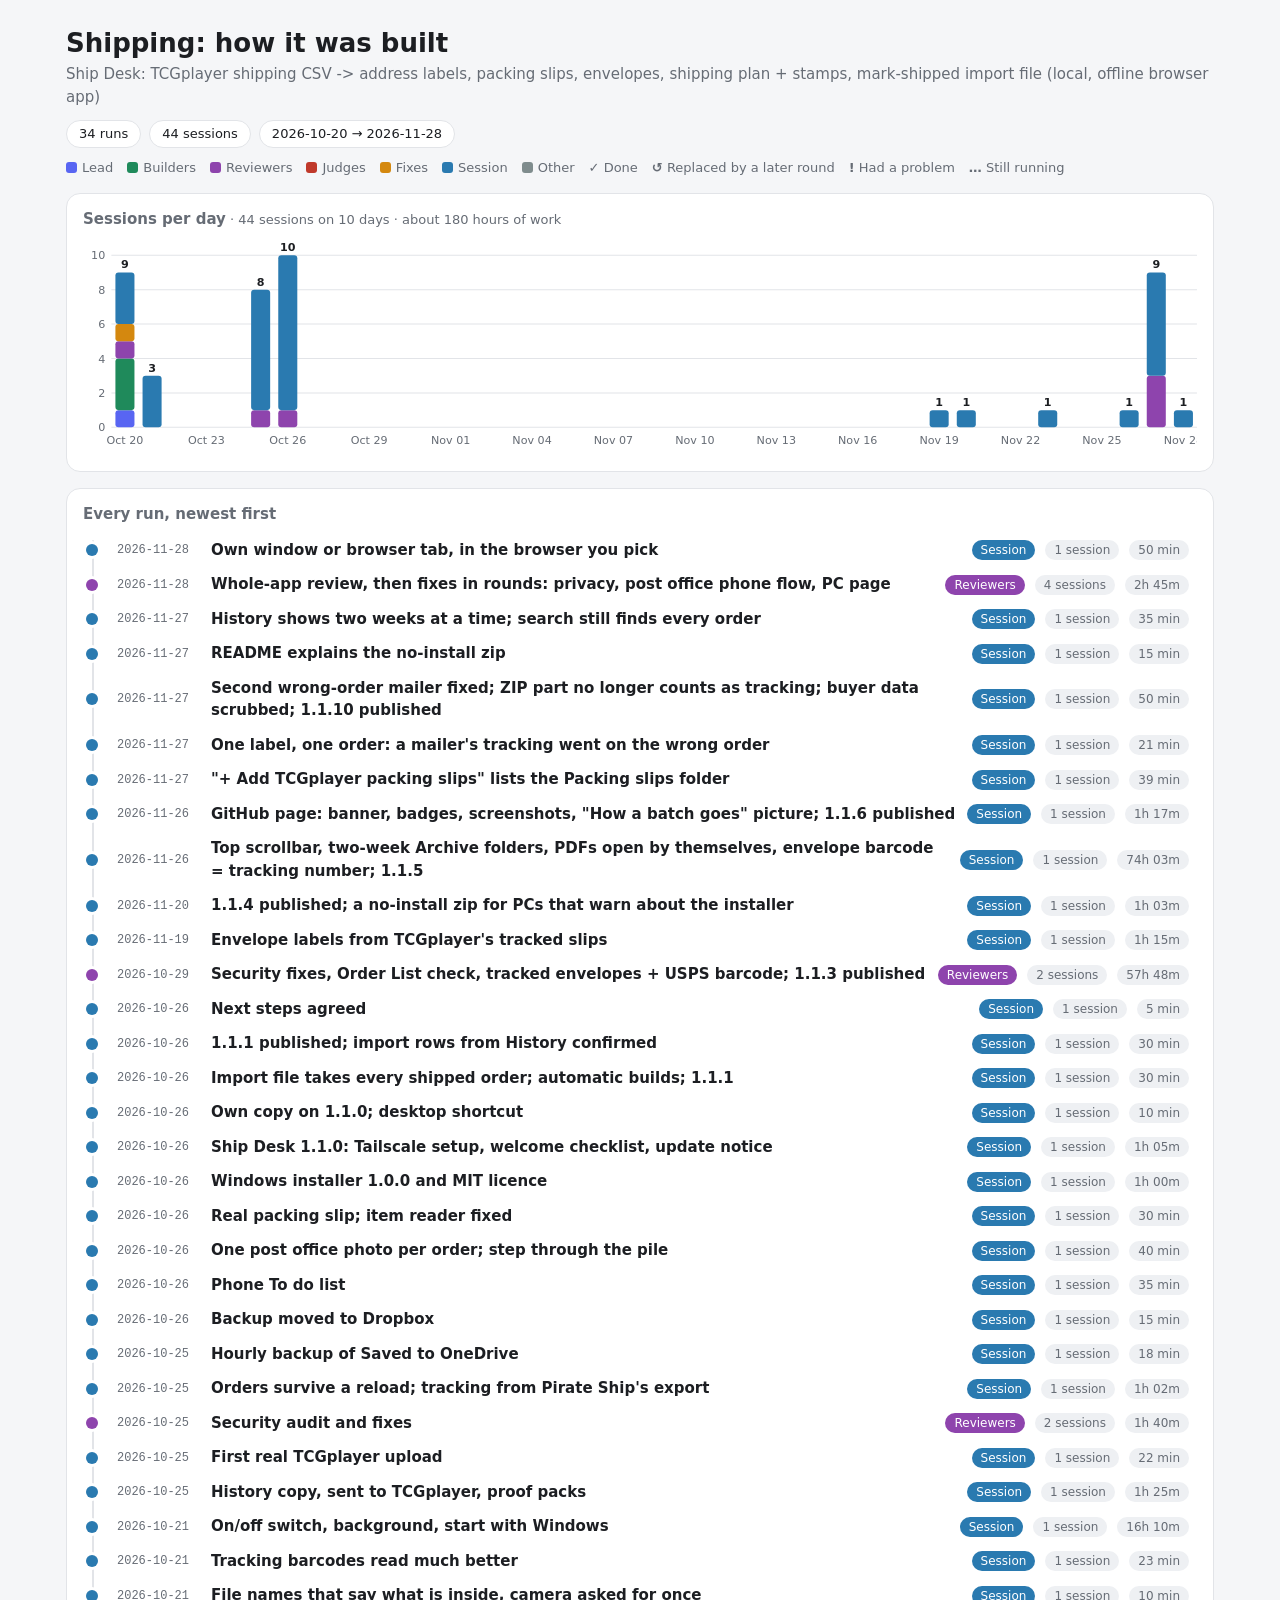
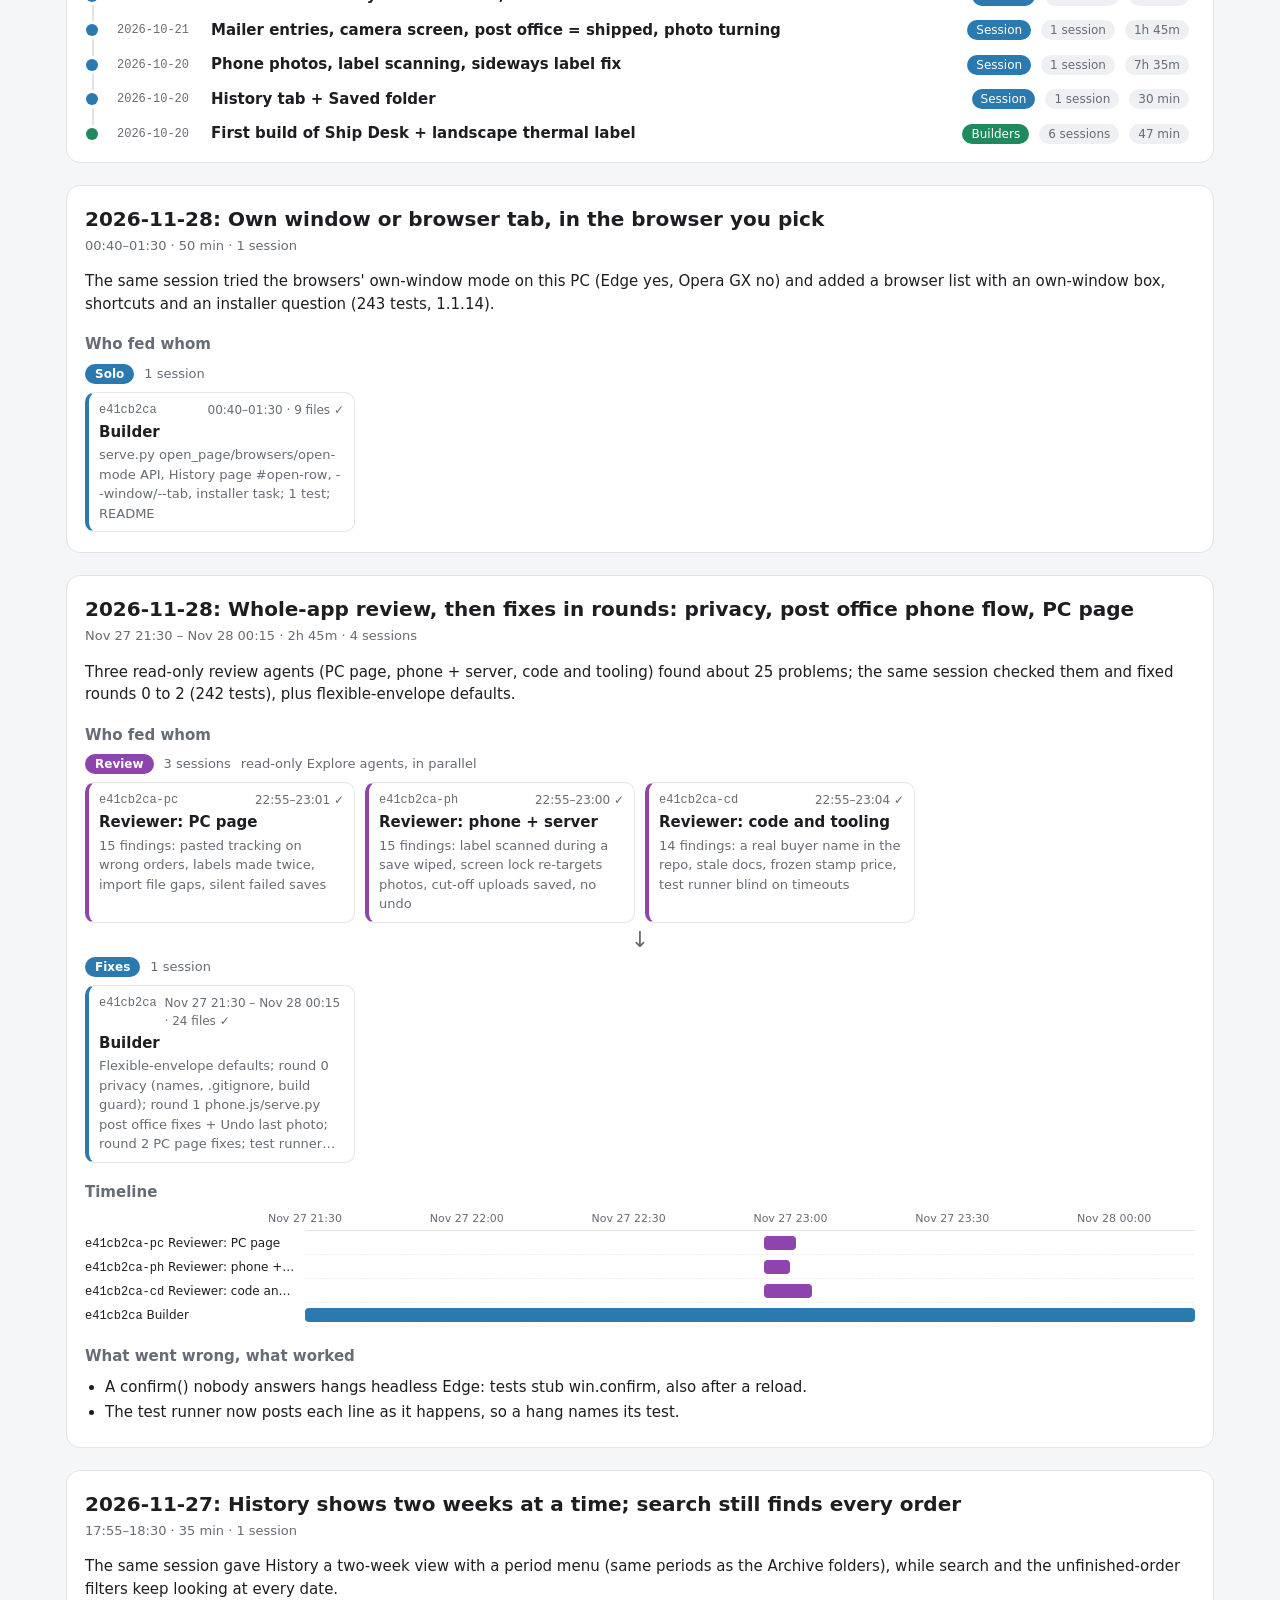
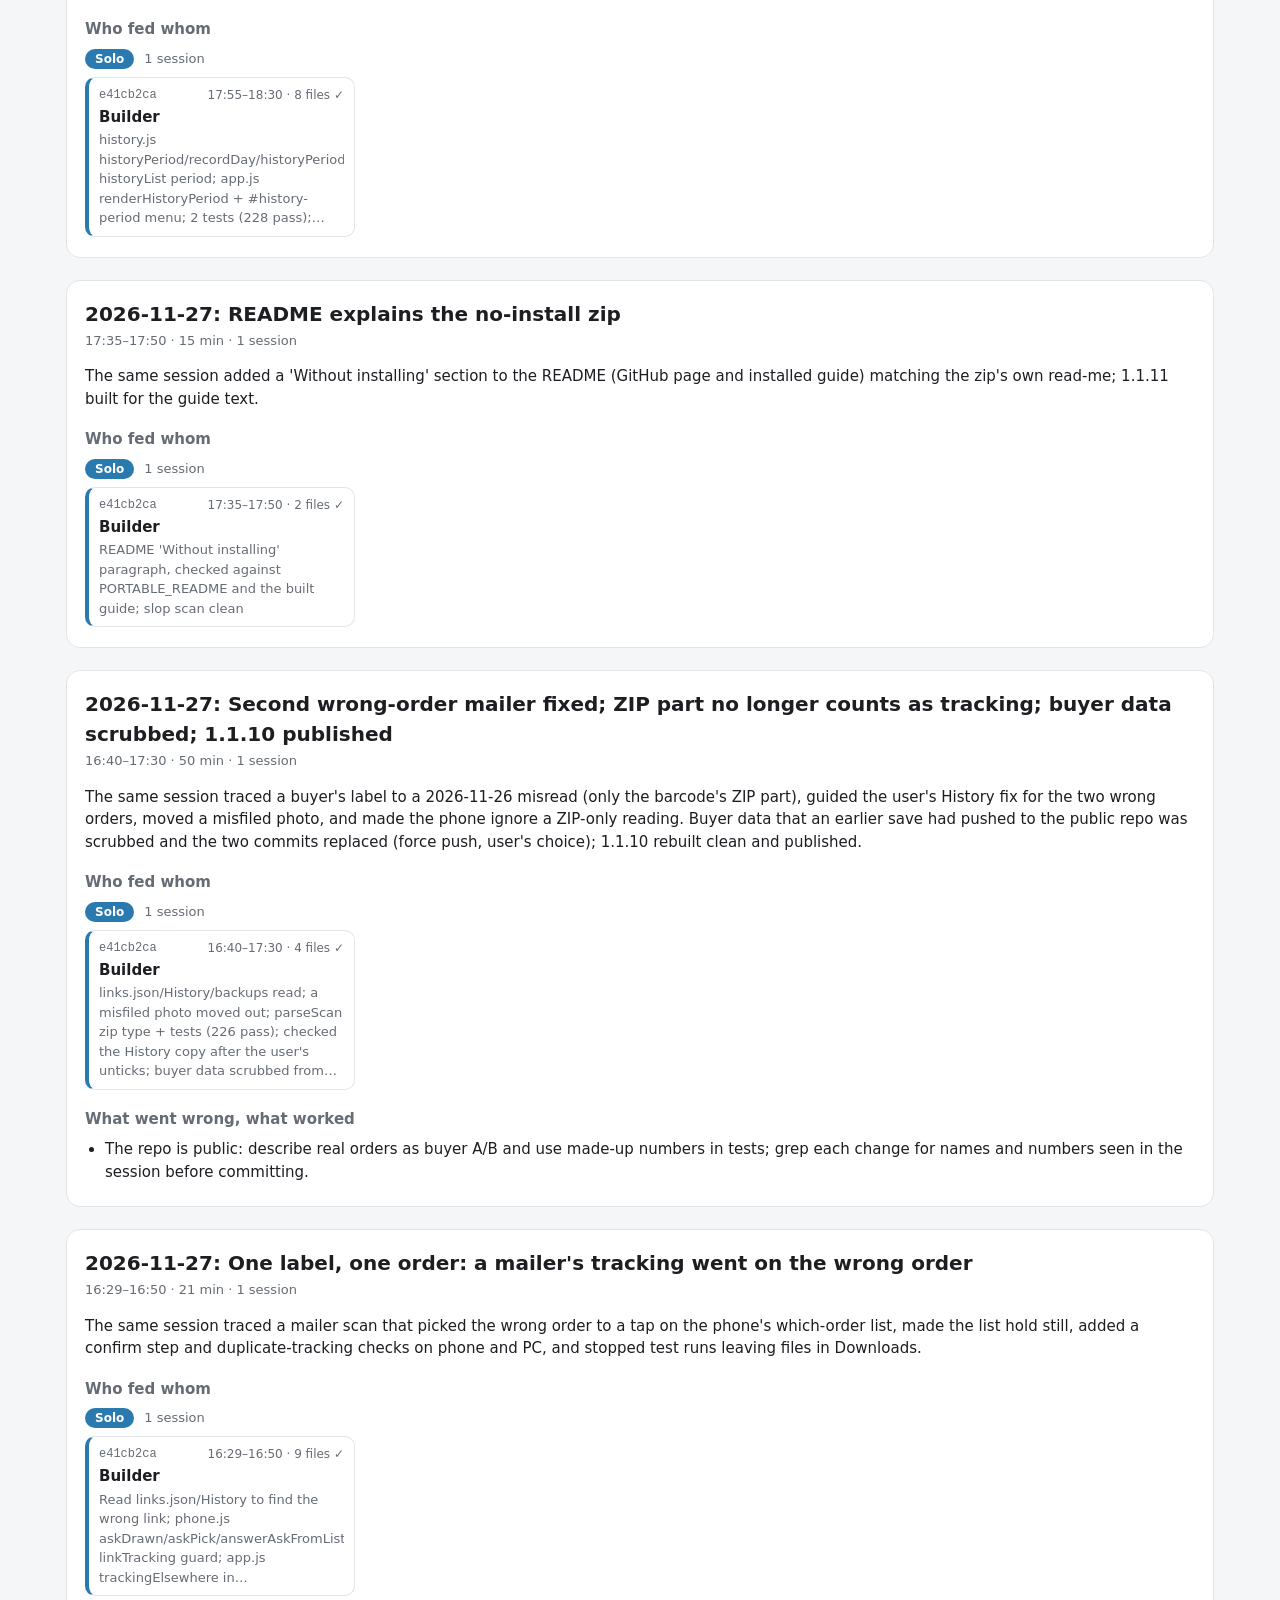
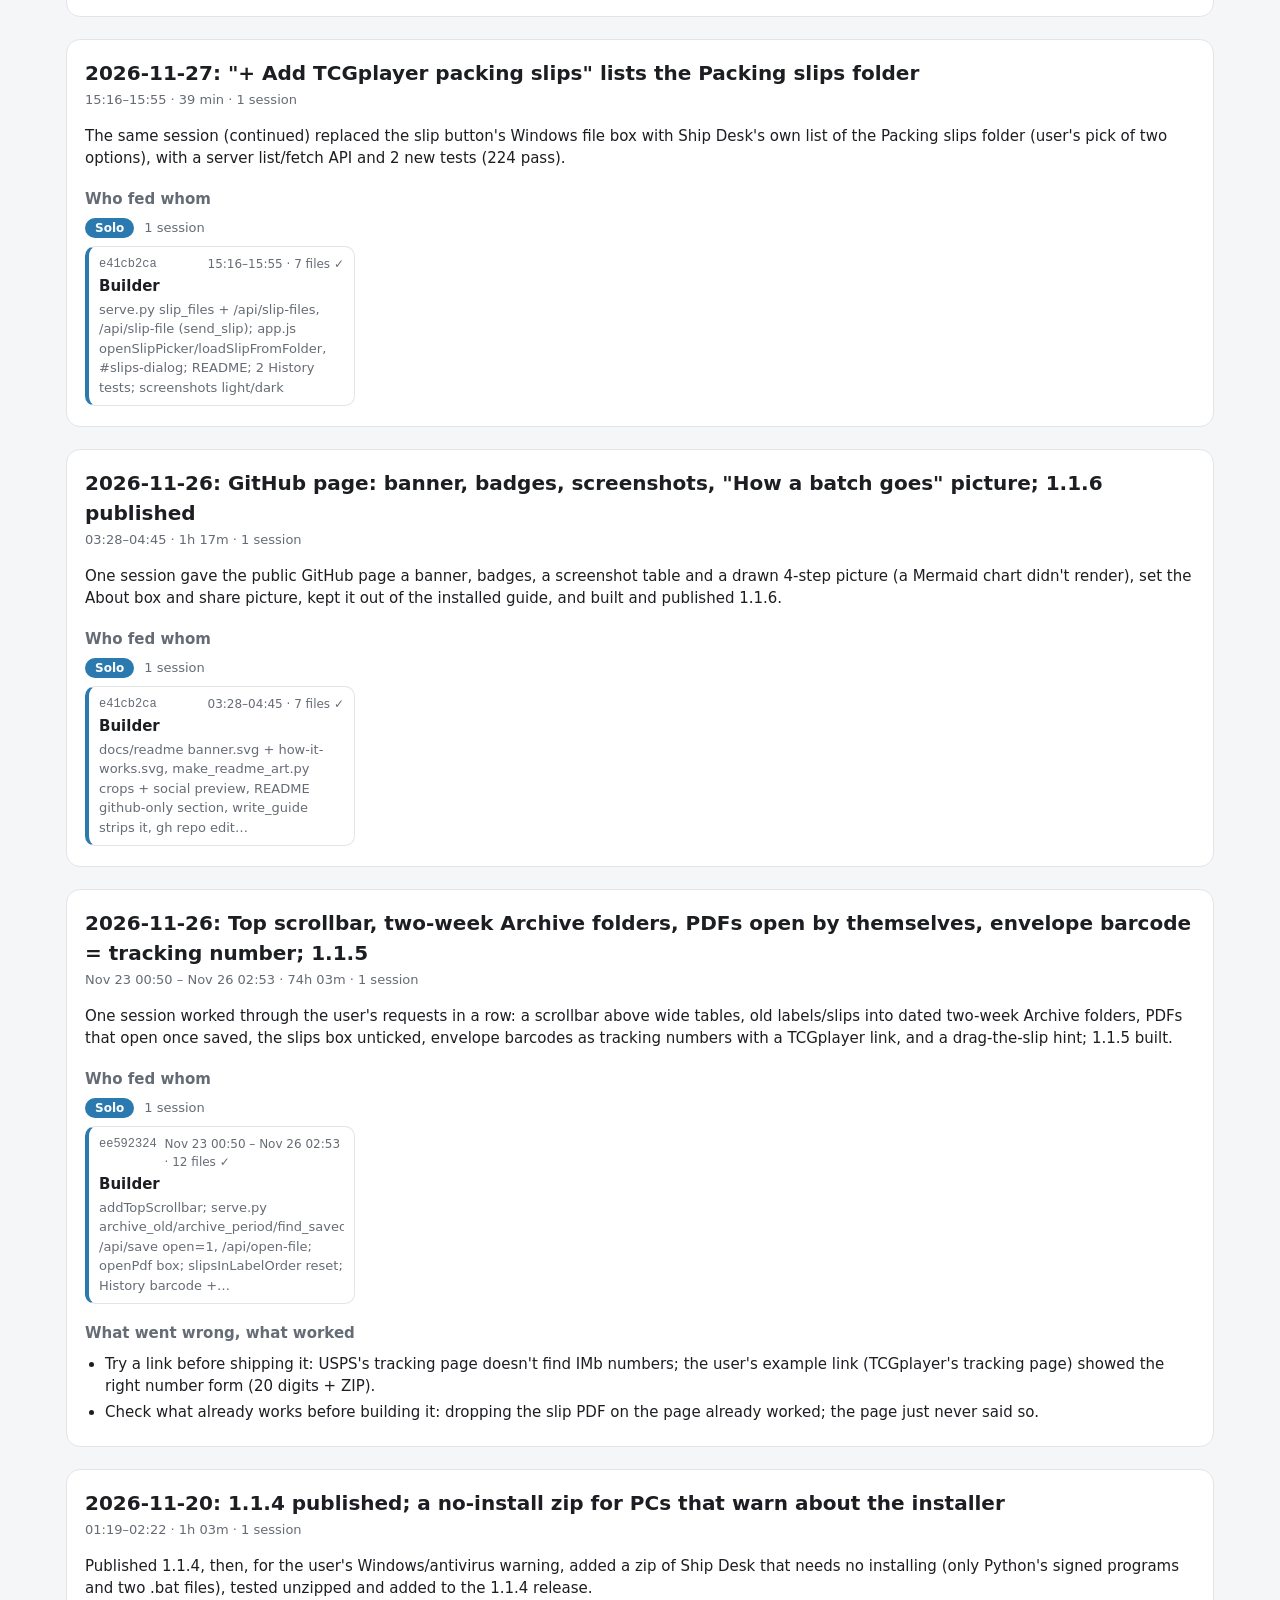
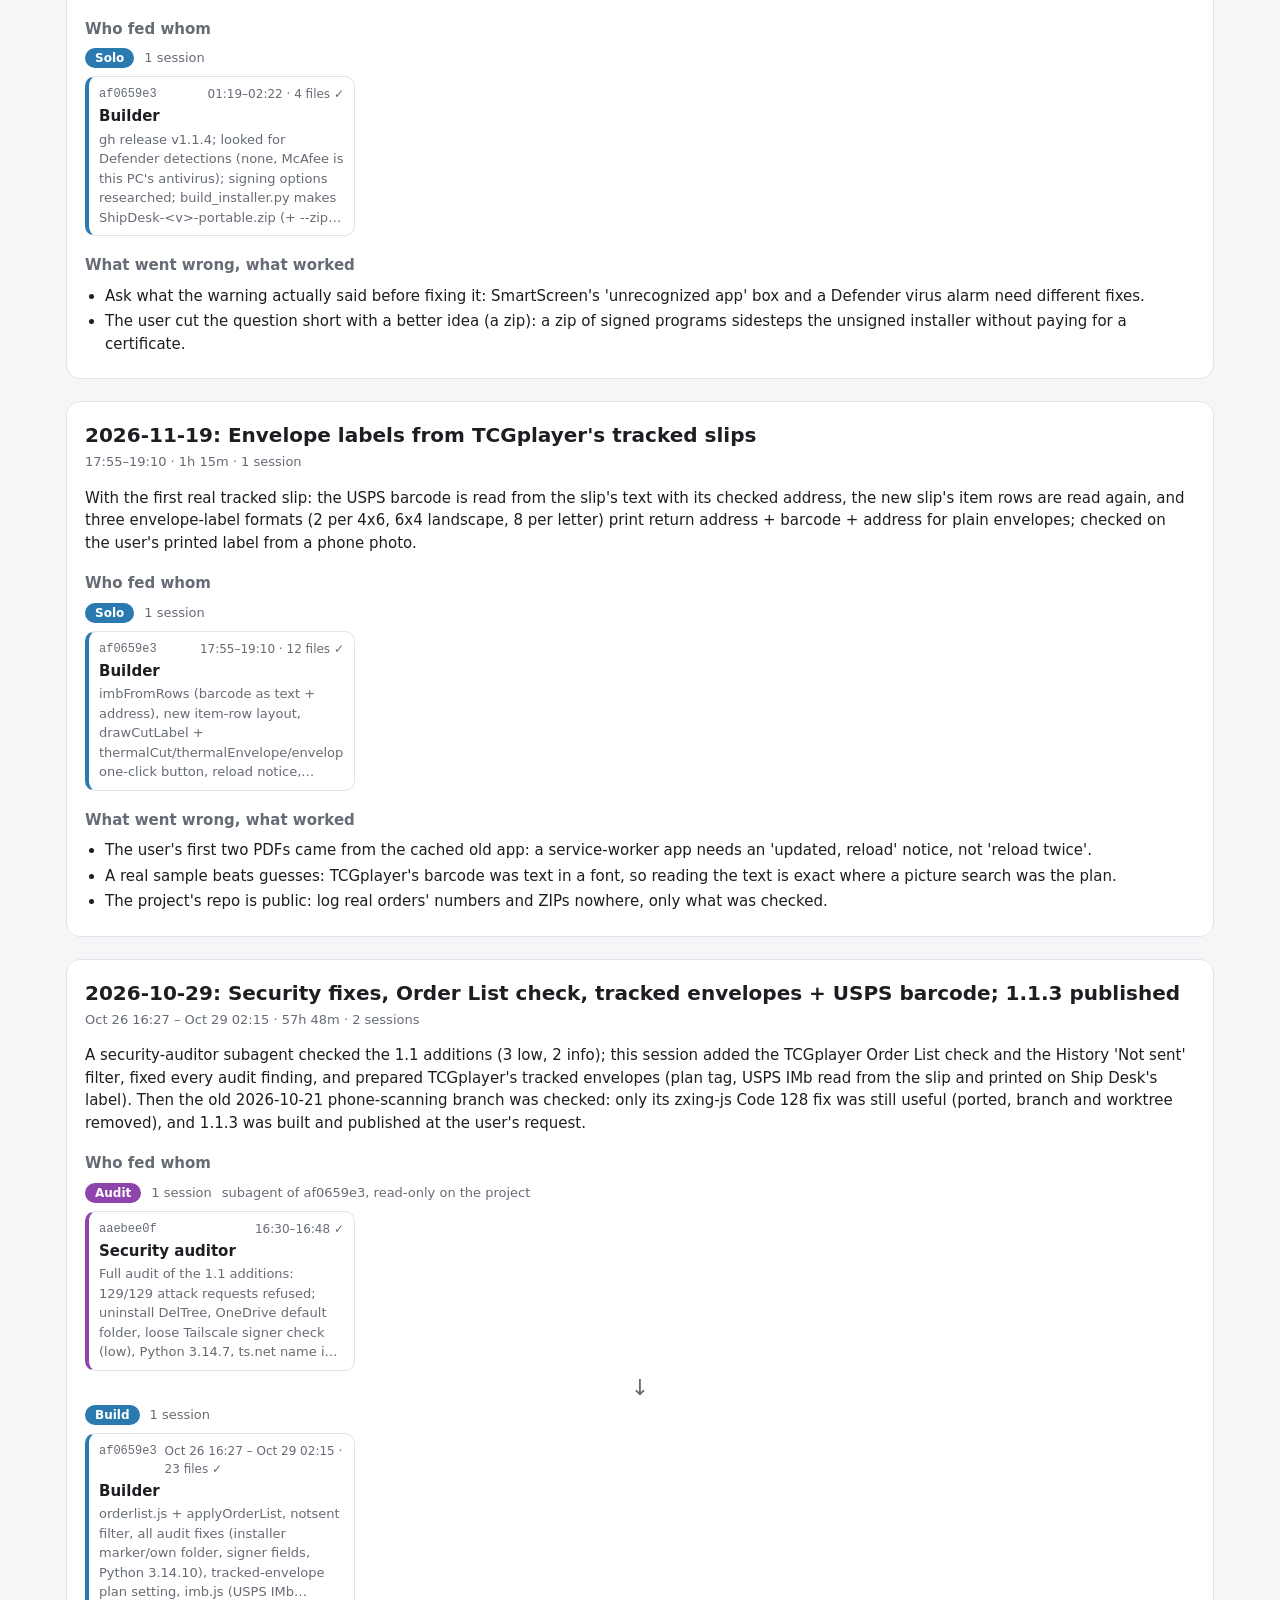
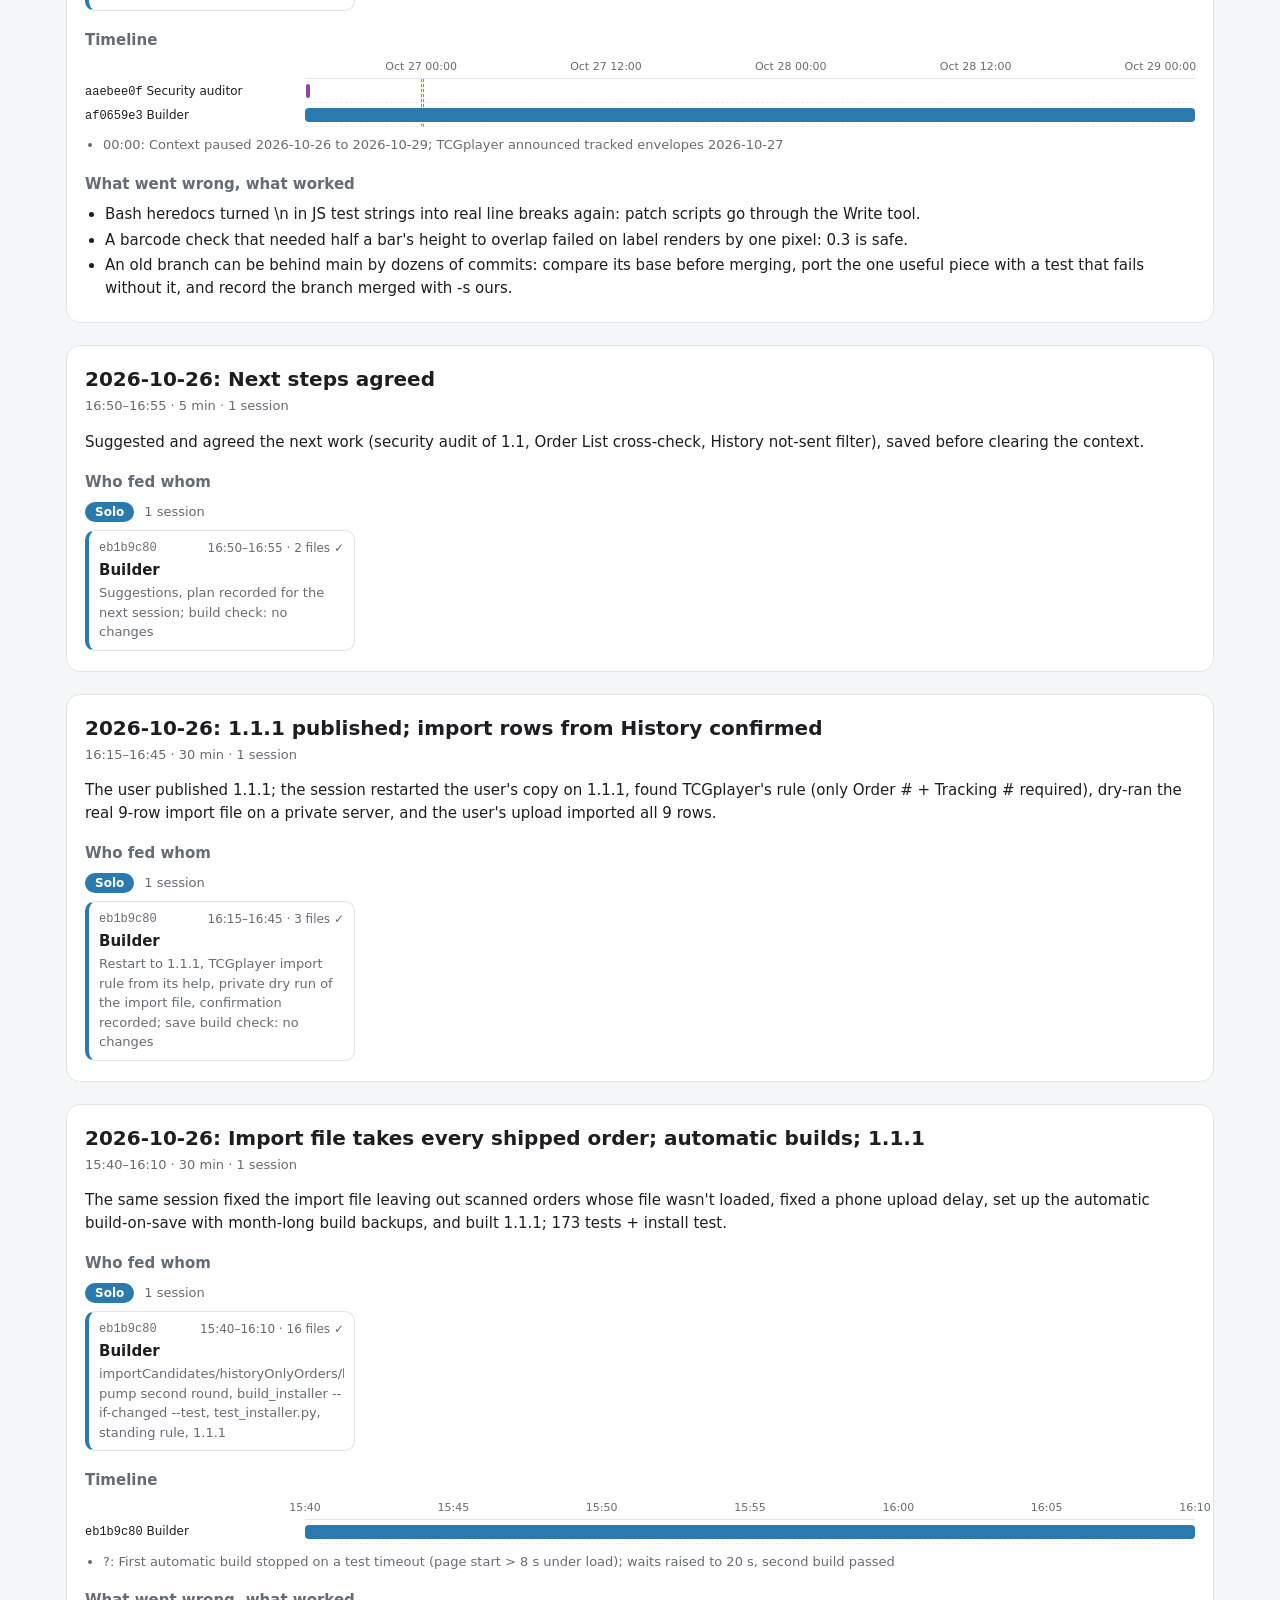
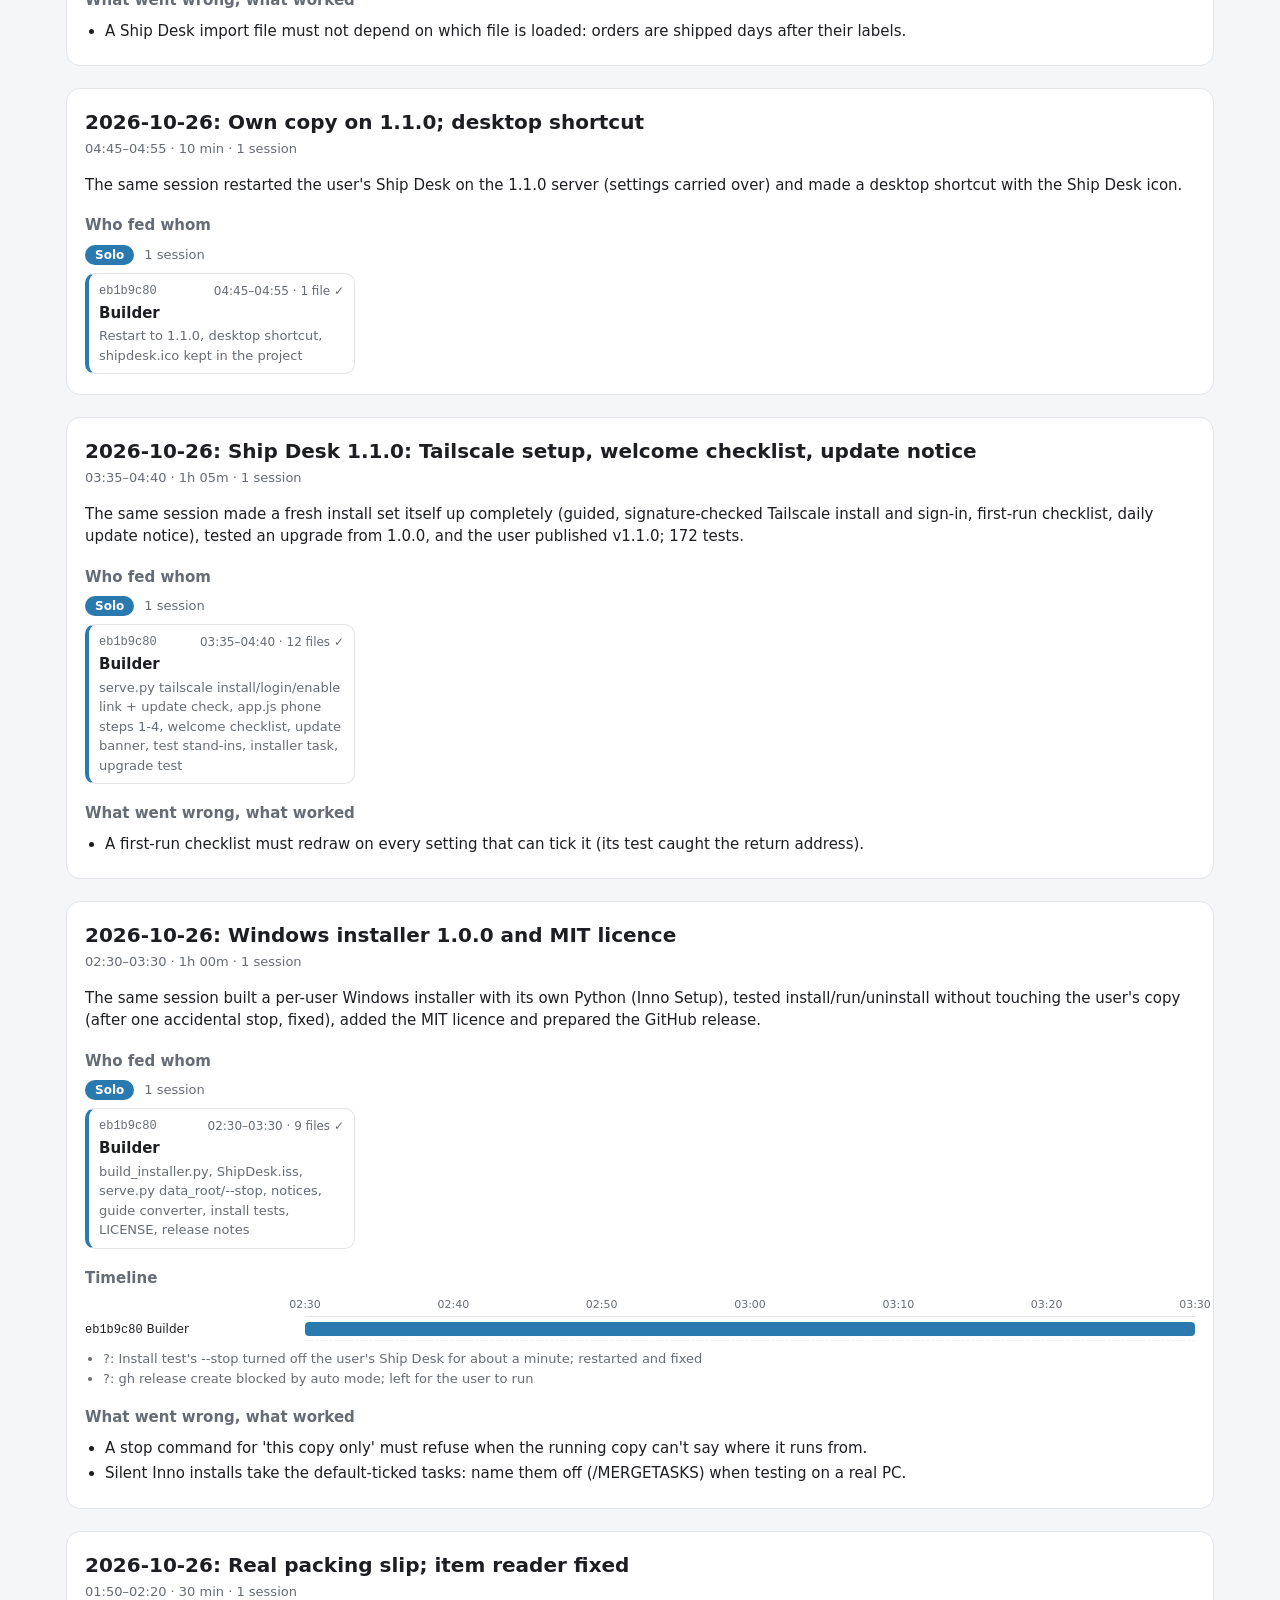
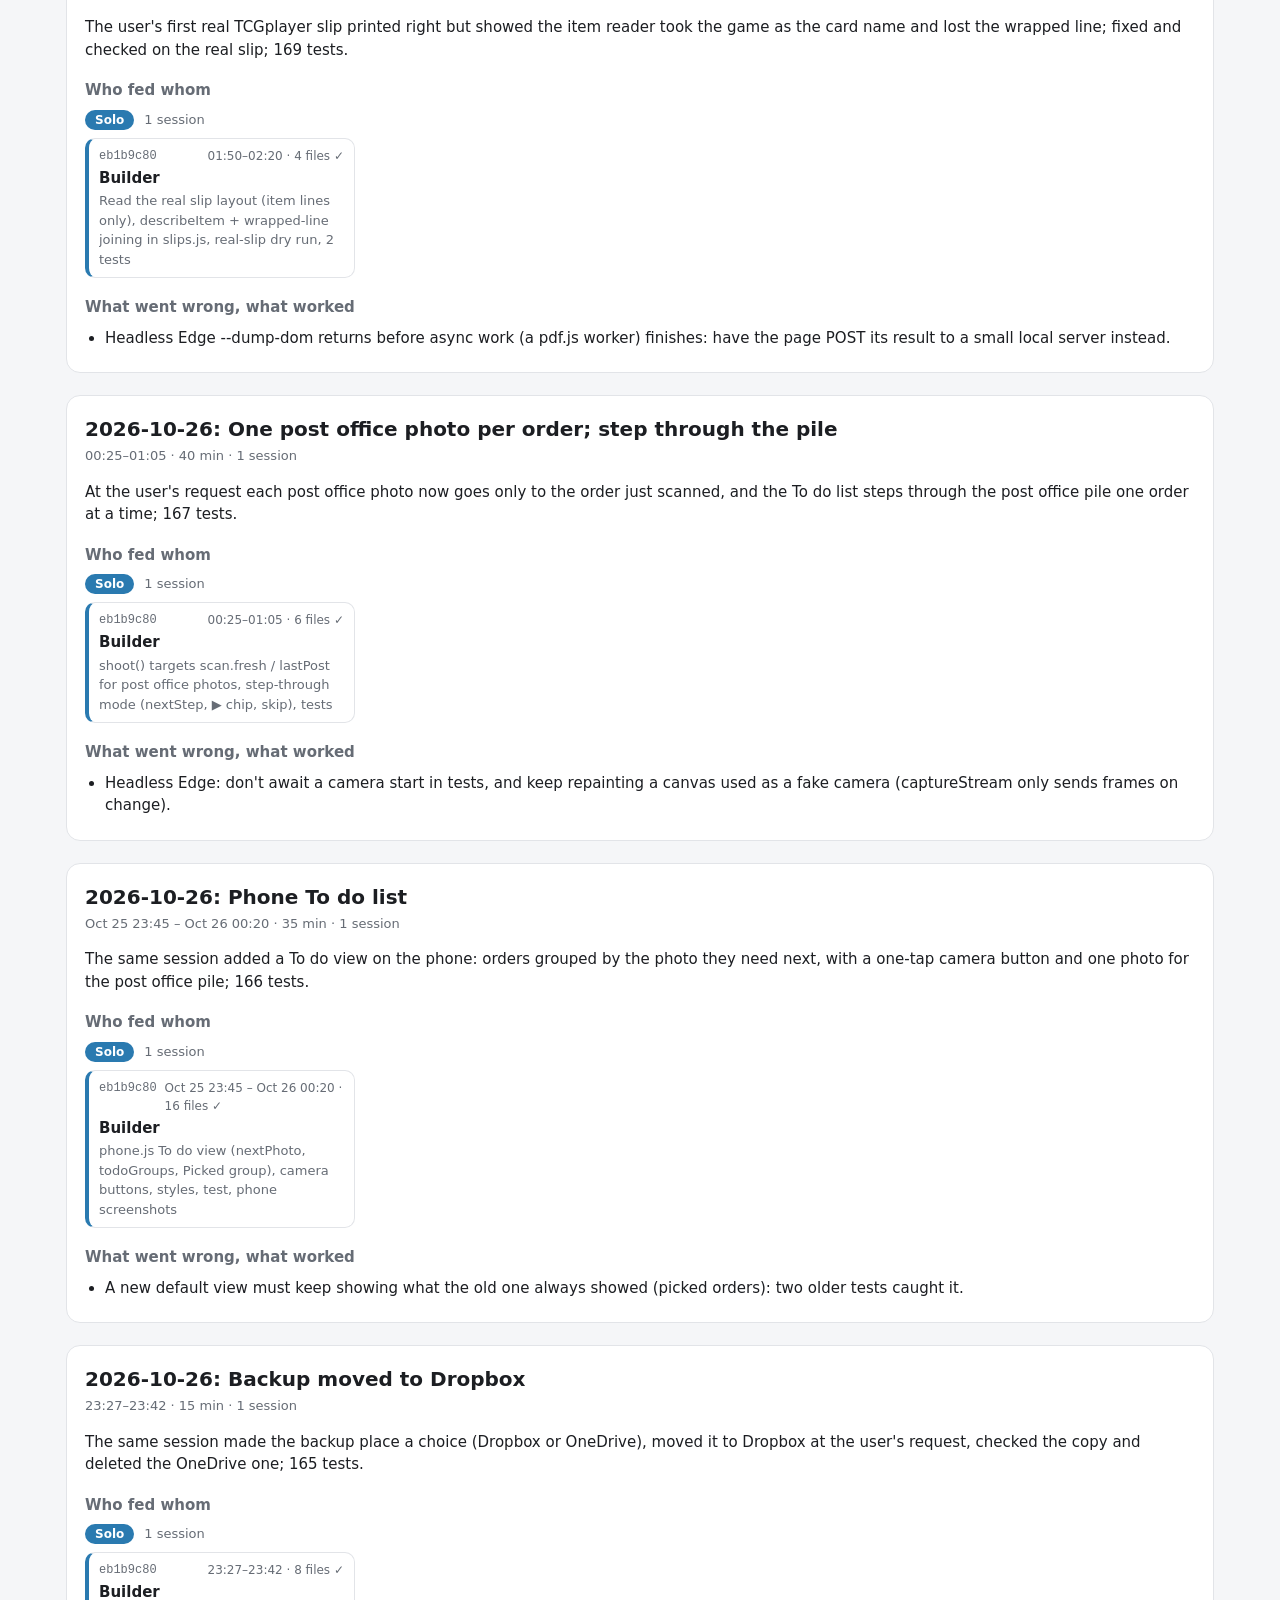
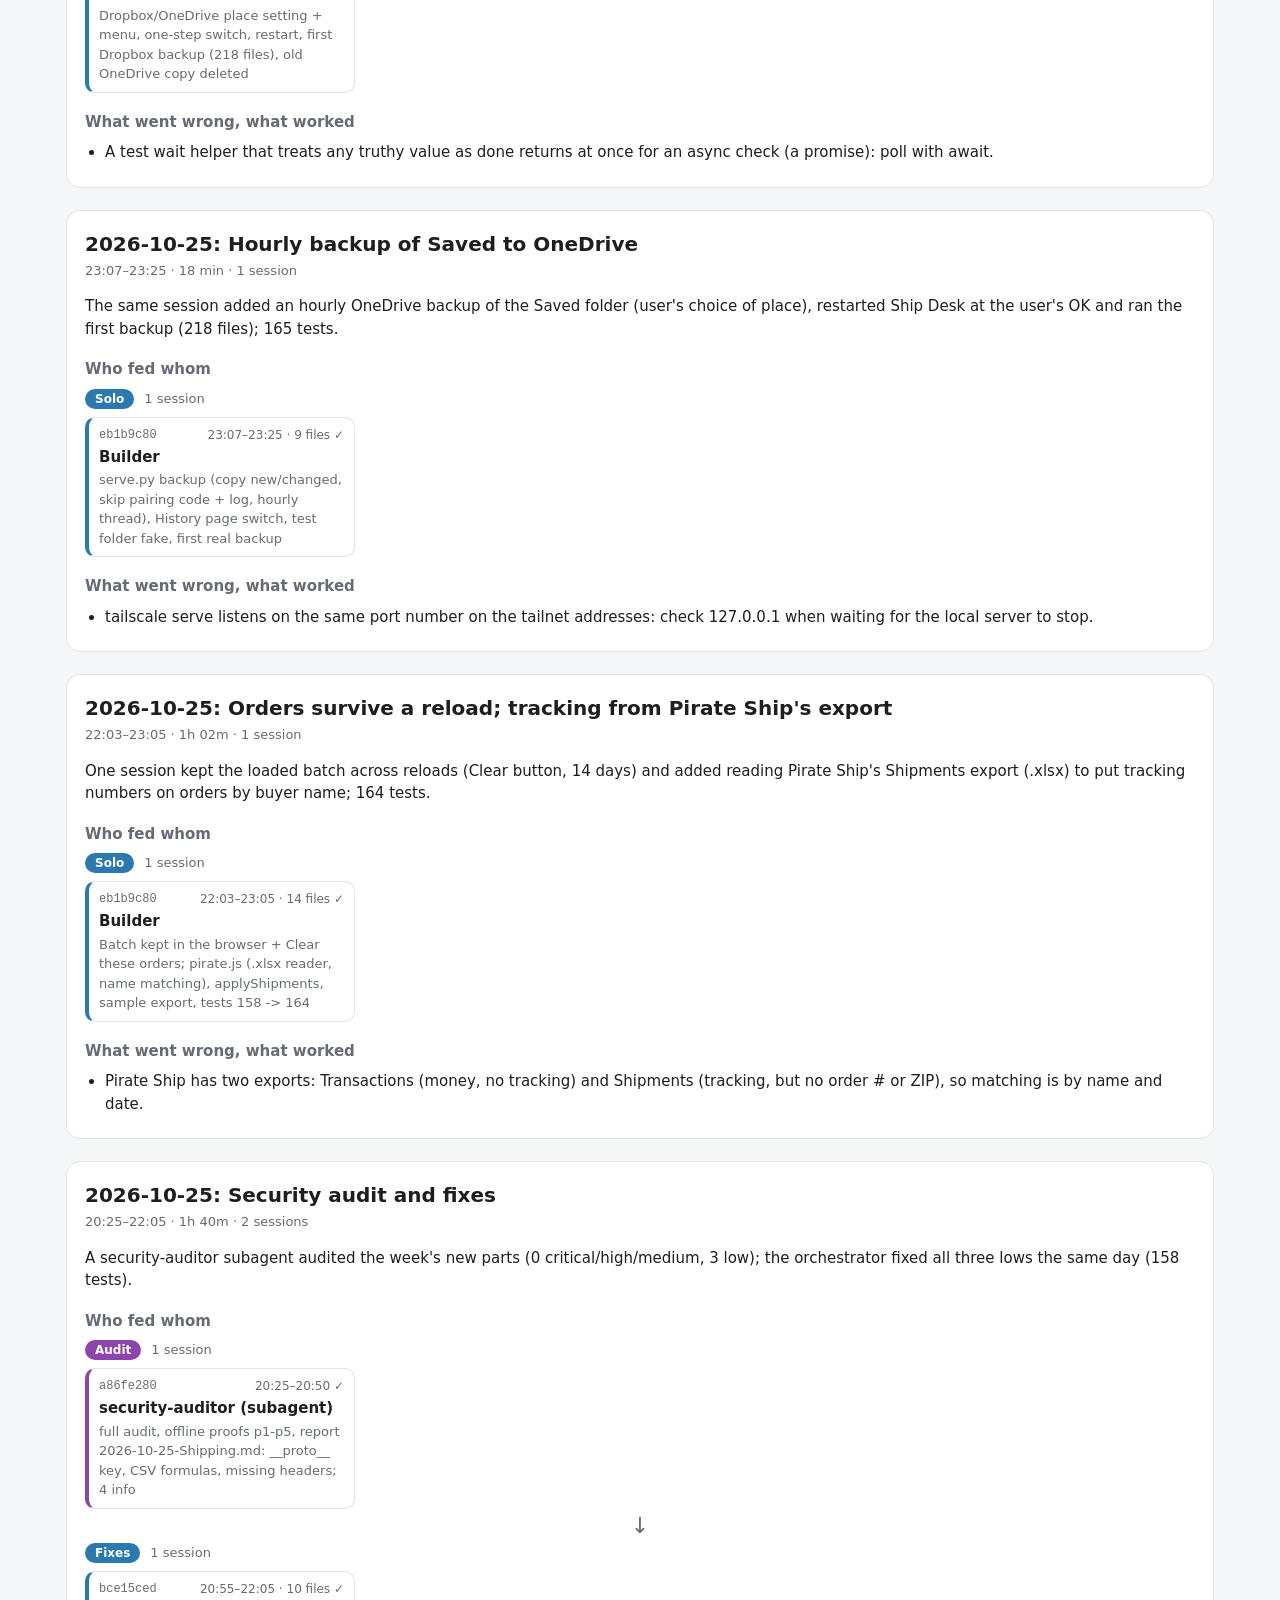
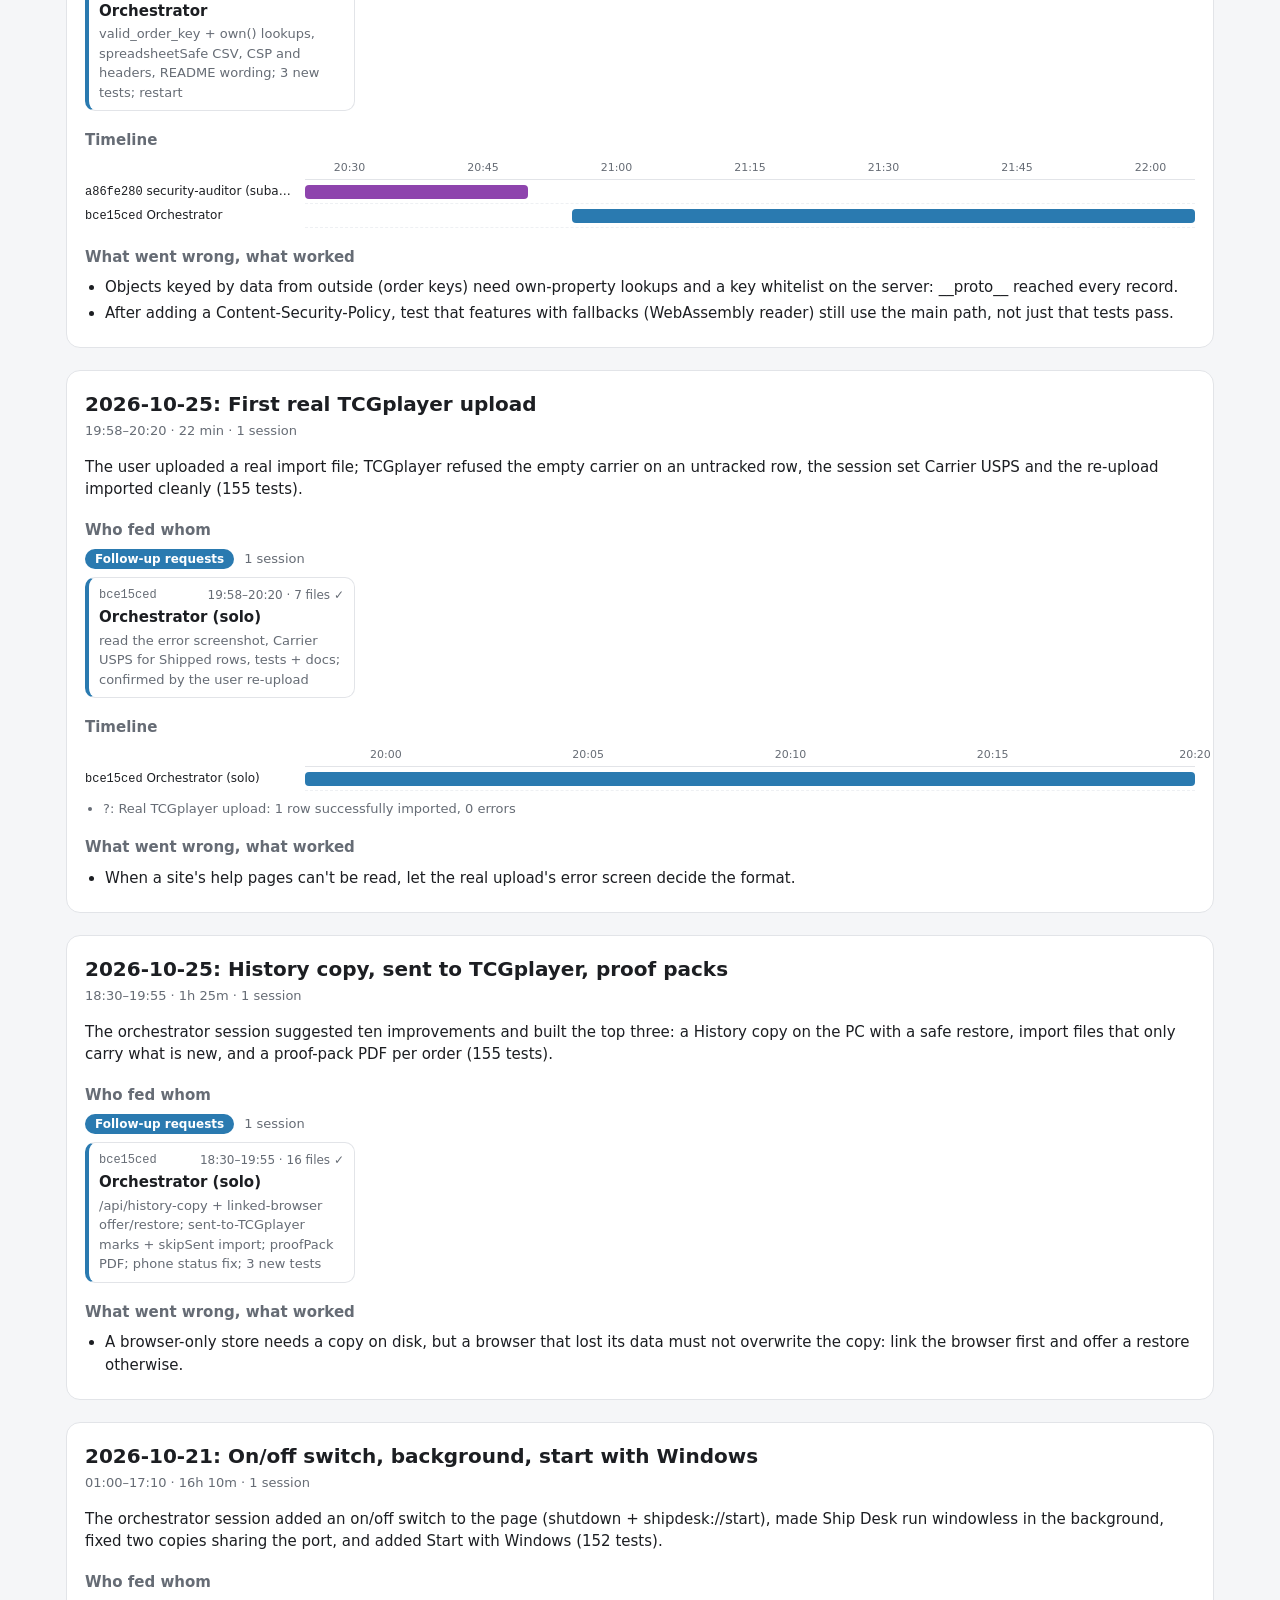
==== commit 719714a3: "Save progress 2026-11-28: own window or tab in the browser you pick; 1.1.14 - Logged the own-window " ====
--- a/WORKFLOW.html
+++ b/WORKFLOW.html
@@ -66,11 +66,11 @@
 <body><div class="wrap">
 <h1>Shipping: how it was built</h1>
 <div class="muted">Ship Desk: TCGplayer shipping CSV -&gt; address labels, packing slips, envelopes, shipping plan + stamps, mark-shipped import file (local, offline browser app)</div>
-<div class="chips"><span class="chip">33 runs</span><span class="chip">43 sessions</span><span class="chip">2026-10-20 → 2026-11-28</span></div>
+<div class="chips"><span class="chip">34 runs</span><span class="chip">44 sessions</span><span class="chip">2026-10-20 → 2026-11-28</span></div>
 <div class="legend"><span><span class="sw" style="background:var(--lead)"></span>Lead</span><span><span class="sw" style="background:var(--build)"></span>Builders</span><span><span class="sw" style="background:var(--review)"></span>Reviewers</span><span><span class="sw" style="background:var(--judge)"></span>Judges</span><span><span class="sw" style="background:var(--fix)"></span>Fixes</span><span><span class="sw" style="background:var(--solo)"></span>Session</span><span><span class="sw" style="background:var(--other)"></span>Other</span><span><b>✓</b> Done</span><span><b>↺</b> Replaced by a later round</span><span><b>!</b> Had a problem</span><span><b>…</b> Still running</span></div>
-<div class="panel chart"><h3 style="margin-top:0">Sessions per day<span class="muted small" style="font-weight:400"> · 43 sessions on 9 days · about 179 hours of work</span></h3><svg viewBox="0 0 1100 220" role="img" aria-label="Sessions per day"><line class="grid" x1="28" x2="1100" y1="186.0" y2="186.0"/><text class="lbl" x="22" y="190.0" text-anchor="end">0</text><line class="grid" x1="28" x2="1100" y1="152.0" y2="152.0"/><text class="lbl" x="22" y="156.0" text-anchor="end">2</text><line class="grid" x1="28" x2="1100" y1="118.0" y2="118.0"/><text class="lbl" x="22" y="122.0" text-anchor="end">4</text><line class="grid" x1="28" x2="1100" y1="84.0" y2="84.0"/><text class="lbl" x="22" y="88.0" text-anchor="end">6</text><line class="grid" x1="28" x2="1100" y1="50.0" y2="50.0"/><text class="lbl" x="22" y="54.0" text-anchor="end">8</text><line class="grid" x1="28" x2="1100" y1="16.0" y2="16.0"/><text class="lbl" x="22" y="20.0" text-anchor="end">10</text><rect x="32.1" y="169.0" width="19.2" height="17.0" rx="3" fill="var(--lead)"><title>2026-10-20: 1 lead</title></rect><rect x="32.1" y="118.0" width="19.2" height="51.0" rx="3" fill="var(--build)"><title>2026-10-20: 3 builders</title></rect><rect x="32.1" y="101.0" width="19.2" height="17.0" rx="3" fill="var(--review)"><title>2026-10-20: 1 reviewers</title></rect><rect x="32.1" y="84.0" width="19.2" height="17.0" rx="3" fill="var(--fix)"><title>2026-10-20: 1 fixes</title></rect><rect x="32.1" y="33.0" width="19.2" height="51.0" rx="3" fill="var(--solo)"><title>2026-10-20: 3 session</title></rect><text class="num" x="41.7" y="29.0" text-anchor="middle">9</text><text class="lbl" x="41.7" y="202" text-anchor="middle">Oct 20</text><rect x="59.6" y="135.0" width="19.2" height="51.0" rx="3" fill="var(--solo)"><title>2026-10-21: 3 session</title></rect><text class="num" x="69.2" y="131.0" text-anchor="middle">3</text><text class="lbl" x="124.2" y="202" text-anchor="middle">Oct 23</text><rect x="169.6" y="169.0" width="19.2" height="17.0" rx="3" fill="var(--review)"><title>2026-10-25: 1 reviewers</title></rect><rect x="169.6" y="50.0" width="19.2" height="119.0" rx="3" fill="var(--solo)"><title>2026-10-25: 7 session</title></rect><text class="num" x="179.2" y="46.0" text-anchor="middle">8</text><rect x="197.0" y="169.0" width="19.2" height="17.0" rx="3" fill="var(--review)"><title>2026-10-26: 1 reviewers</title></rect><rect x="197.0" y="16.0" width="19.2" height="153.0" rx="3" fill="var(--solo)"><title>2026-10-26: 9 session</title></rect><text class="num" x="206.7" y="12.0" text-anchor="middle">10</text><text class="lbl" x="206.7" y="202" text-anchor="middle">Oct 26</text><text class="lbl" x="289.1" y="202" text-anchor="middle">Oct 29</text><text class="lbl" x="371.6" y="202" text-anchor="middle">Nov 01</text><text class="lbl" x="454.1" y="202" text-anchor="middle">Nov 04</text><text class="lbl" x="536.5" y="202" text-anchor="middle">Nov 07</text><text class="lbl" x="619.0" y="202" text-anchor="middle">Nov 10</text><text class="lbl" x="701.4" y="202" text-anchor="middle">Nov 13</text><text class="lbl" x="783.9" y="202" text-anchor="middle">Nov 16</text><rect x="856.7" y="169.0" width="19.2" height="17.0" rx="3" fill="var(--solo)"><title>2026-11-19: 1 session</title></rect><text class="num" x="866.4" y="165.0" text-anchor="middle">1</text><text class="lbl" x="866.4" y="202" text-anchor="middle">Nov 19</text><rect x="884.2" y="169.0" width="19.2" height="17.0" rx="3" fill="var(--solo)"><title>2026-11-20: 1 session</title></rect><text class="num" x="893.8" y="165.0" text-anchor="middle">1</text><text class="lbl" x="948.8" y="202" text-anchor="middle">Nov 22</text><rect x="966.7" y="169.0" width="19.2" height="17.0" rx="3" fill="var(--solo)"><title>2026-11-23: 1 session</title></rect><text class="num" x="976.3" y="165.0" text-anchor="middle">1</text><text class="lbl" x="1031.3" y="202" text-anchor="middle">Nov 25</text><rect x="1049.1" y="169.0" width="19.2" height="17.0" rx="3" fill="var(--solo)"><title>2026-11-26: 1 session</title></rect><text class="num" x="1058.8" y="165.0" text-anchor="middle">1</text><rect x="1076.6" y="135.0" width="19.2" height="51.0" rx="3" fill="var(--review)"><title>2026-11-27: 3 reviewers</title></rect><rect x="1076.6" y="33.0" width="19.2" height="102.0" rx="3" fill="var(--solo)"><title>2026-11-27: 6 session</title></rect><text class="num" x="1086.3" y="29.0" text-anchor="middle">9</text><text class="lbl" x="1086.3" y="202" text-anchor="middle">Nov 27</text></svg></div>
-<div class="panel"><h3 style="margin-top:0">Every run, newest first</h3><nav class="tl"><a href="#run0" style="--k:var(--review)"><span class="dot"></span><span class="date">2026-11-28</span><span class="t">Whole-app review, then fixes in rounds: privacy, post office phone flow, PC page</span><span class="tag k">Reviewers</span><span class="tag">4 sessions</span><span class="tag">2h 45m</span></a><a href="#run1" style="--k:var(--solo)"><span class="dot"></span><span class="date">2026-11-27</span><span class="t">History shows two weeks at a time; search still finds every order</span><span class="tag k">Session</span><span class="tag">1 session</span><span class="tag">35 min</span></a><a href="#run2" style="--k:var(--solo)"><span class="dot"></span><span class="date">2026-11-27</span><span class="t">README explains the no-install zip</span><span class="tag k">Session</span><span class="tag">1 session</span><span class="tag">15 min</span></a><a href="#run3" style="--k:var(--solo)"><span class="dot"></span><span class="date">2026-11-27</span><span class="t">Second wrong-order mailer fixed; ZIP part no longer counts as tracking; buyer data scrubbed; 1.1.10 published</span><span class="tag k">Session</span><span class="tag">1 session</span><span class="tag">50 min</span></a><a href="#run4" style="--k:var(--solo)"><span class="dot"></span><span class="date">2026-11-27</span><span class="t">One label, one order: a mailer&#x27;s tracking went on the wrong order</span><span class="tag k">Session</span><span class="tag">1 session</span><span class="tag">21 min</span></a><a href="#run5" style="--k:var(--solo)"><span class="dot"></span><span class="date">2026-11-27</span><span class="t">&quot;+ Add TCGplayer packing slips&quot; lists the Packing slips folder</span><span class="tag k">Session</span><span class="tag">1 session</span><span class="tag">39 min</span></a><a href="#run6" style="--k:var(--solo)"><span class="dot"></span><span class="date">2026-11-26</span><span class="t">GitHub page: banner, badges, screenshots, &quot;How a batch goes&quot; picture; 1.1.6 published</span><span class="tag k">Session</span><span class="tag">1 session</span><span class="tag">1h 17m</span></a><a href="#run7" style="--k:var(--solo)"><span class="dot"></span><span class="date">2026-11-26</span><span class="t">Top scrollbar, two-week Archive folders, PDFs open by themselves, envelope barcode = tracking number; 1.1.5</span><span class="tag k">Session</span><span class="tag">1 session</span><span class="tag">74h 03m</span></a><a href="#run8" style="--k:var(--solo)"><span class="dot"></span><span class="date">2026-11-20</span><span class="t">1.1.4 published; a no-install zip for PCs that warn about the installer</span><span class="tag k">Session</span><span class="tag">1 session</span><span class="tag">1h 03m</span></a><a href="#run9" style="--k:var(--solo)"><span class="dot"></span><span class="date">2026-11-19</span><span class="t">Envelope labels from TCGplayer&#x27;s tracked slips</span><span class="tag k">Session</span><span class="tag">1 session</span><span class="tag">1h 15m</span></a><a href="#run10" style="--k:var(--review)"><span class="dot"></span><span class="date">2026-10-29</span><span class="t">Security fixes, Order List check, tracked envelopes + USPS barcode; 1.1.3 published</span><span class="tag k">Reviewers</span><span class="tag">2 sessions</span><span class="tag">57h 48m</span></a><a href="#run11" style="--k:var(--solo)"><span class="dot"></span><span class="date">2026-10-26</span><span class="t">Next steps agreed</span><span class="tag k">Session</span><span class="tag">1 session</span><span class="tag">5 min</span></a><a href="#run12" style="--k:var(--solo)"><span class="dot"></span><span class="date">2026-10-26</span><span class="t">1.1.1 published; import rows from History confirmed</span><span class="tag k">Session</span><span class="tag">1 session</span><span class="tag">30 min</span></a><a href="#run13" style="--k:var(--solo)"><span class="dot"></span><span class="date">2026-10-26</span><span class="t">Import file takes every shipped order; automatic builds; 1.1.1</span><span class="tag k">Session</span><span class="tag">1 session</span><span class="tag">30 min</span></a><a href="#run14" style="--k:var(--solo)"><span class="dot"></span><span class="date">2026-10-26</span><span class="t">Own copy on 1.1.0; desktop shortcut</span><span class="tag k">Session</span><span class="tag">1 session</span><span class="tag">10 min</span></a><a href="#run15" style="--k:var(--solo)"><span class="dot"></span><span class="date">2026-10-26</span><span class="t">Ship Desk 1.1.0: Tailscale setup, welcome checklist, update notice</span><span class="tag k">Session</span><span class="tag">1 session</span><span class="tag">1h 05m</span></a><a href="#run16" style="--k:var(--solo)"><span class="dot"></span><span class="date">2026-10-26</span><span class="t">Windows installer 1.0.0 and MIT licence</span><span class="tag k">Session</span><span class="tag">1 session</span><span class="tag">1h 00m</span></a><a href="#run17" style="--k:var(--solo)"><span class="dot"></span><span class="date">2026-10-26</span><span class="t">Real packing slip; item reader fixed</span><span class="tag k">Session</span><span class="tag">1 session</span><span class="tag">30 min</span></a><a href="#run18" style="--k:var(--solo)"><span class="dot"></span><span class="date">2026-10-26</span><span class="t">One post office photo per order; step through the pile</span><span class="tag k">Session</span><span class="tag">1 session</span><span class="tag">40 min</span></a><a href="#run19" style="--k:var(--solo)"><span class="dot"></span><span class="date">2026-10-26</span><span class="t">Phone To do list</span><span class="tag k">Session</span><span class="tag">1 session</span><span class="tag">35 min</span></a><a href="#run20" style="--k:var(--solo)"><span class="dot"></span><span class="date">2026-10-26</span><span class="t">Backup moved to Dropbox</span><span class="tag k">Session</span><span class="tag">1 session</span><span class="tag">15 min</span></a><a href="#run21" style="--k:var(--solo)"><span class="dot"></span><span class="date">2026-10-25</span><span class="t">Hourly backup of Saved to OneDrive</span><span class="tag k">Session</span><span class="tag">1 session</span><span class="tag">18 min</span></a><a href="#run22" style="--k:var(--solo)"><span class="dot"></span><span class="date">2026-10-25</span><span class="t">Orders survive a reload; tracking from Pirate Ship&#x27;s export</span><span class="tag k">Session</span><span class="tag">1 session</span><span class="tag">1h 02m</span></a><a href="#run23" style="--k:var(--review)"><span class="dot"></span><span class="date">2026-10-25</span><span class="t">Security audit and fixes</span><span class="tag k">Reviewers</span><span class="tag">2 sessions</span><span class="tag">1h 40m</span></a><a href="#run24" style="--k:var(--solo)"><span class="dot"></span><span class="date">2026-10-25</span><span class="t">First real TCGplayer upload</span><span class="tag k">Session</span><span class="tag">1 session</span><span class="tag">22 min</span></a><a href="#run25" style="--k:var(--solo)"><span class="dot"></span><span class="date">2026-10-25</span><span class="t">History copy, sent to TCGplayer, proof packs</span><span class="tag k">Session</span><span class="tag">1 session</span><span class="tag">1h 25m</span></a><a href="#run26" style="--k:var(--solo)"><span class="dot"></span><span class="date">2026-10-21</span><span class="t">On/off switch, background, start with Windows</span><span class="tag k">Session</span><span class="tag">1 session</span><span class="tag">16h 10m</span></a><a href="#run27" style="--k:var(--solo)"><span class="dot"></span><span class="date">2026-10-21</span><span class="t">Tracking barcodes read much better</span><span class="tag k">Session</span><span class="tag">1 session</span><span class="tag">23 min</span></a><a href="#run28" style="--k:var(--solo)"><span class="dot"></span><span class="date">2026-10-21</span><span class="t">File names that say what is inside, camera asked for once</span><span class="tag k">Session</span><span class="tag">1 session</span><span class="tag">10 min</span></a><a href="#run29" style="--k:var(--solo)"><span class="dot"></span><span class="date">2026-10-21</span><span class="t">Mailer entries, camera screen, post office = shipped, photo turning</span><span class="tag k">Session</span><span class="tag">1 session</span><span class="tag">1h 45m</span></a><a href="#run30" style="--k:var(--solo)"><span class="dot"></span><span class="date">2026-10-20</span><span class="t">Phone photos, label scanning, sideways label fix</span><span class="tag k">Session</span><span class="tag">1 session</span><span class="tag">7h 35m</span></a><a href="#run31" style="--k:var(--solo)"><span class="dot"></span><span class="date">2026-10-20</span><span class="t">History tab + Saved folder</span><span class="tag k">Session</span><span class="tag">1 session</span><span class="tag">30 min</span></a><a href="#run32" style="--k:var(--build)"><span class="dot"></span><span class="date">2026-10-20</span><span class="t">First build of Ship Desk + landscape thermal label</span><span class="tag k">Builders</span><span class="tag">6 sessions</span><span class="tag">47 min</span></a></nav></div>
-<section class="run" id="run0"><h2>2026-11-28: Whole-app review, then fixes in rounds: privacy, post office phone flow, PC page</h2><div class="muted small">Nov 27 21:30 – Nov 28 00:15 · 2h 45m · 4 sessions</div><p>Three read-only review agents (PC page, phone + server, code and tooling) found about 25 problems; the same session checked them and fixed rounds 0 to 2 (242 tests), plus flexible-envelope defaults.</p><h3>Who fed whom</h3><div class="stage"><div class="stage-head"><span class="pill" style="background:var(--review)">Review</span><span class="muted small">3 sessions</span><span class="muted small">read-only Explore agents, in parallel</span></div><div class="boxes"><div class="box done" style="--k:var(--review)" title="15 findings: pasted tracking on wrong orders, labels made twice, import file gaps, silent failed saves"><div class="top"><span class="id">e41cb2ca-pc</span><span>22:55–23:01 <span class="badge" title="Done">✓</span></span></div><div class="role">Reviewer: PC page</div><div class="did">15 findings: pasted tracking on wrong orders, labels made twice, import file gaps, silent failed saves</div></div><div class="box done" style="--k:var(--review)" title="15 findings: label scanned during a save wiped, screen lock re-targets photos, cut-off uploads saved, no undo"><div class="top"><span class="id">e41cb2ca-ph</span><span>22:55–23:00 <span class="badge" title="Done">✓</span></span></div><div class="role">Reviewer: phone + server</div><div class="did">15 findings: label scanned during a save wiped, screen lock re-targets photos, cut-off uploads saved, no undo</div></div><div class="box done" style="--k:var(--review)" title="14 findings: a real buyer name in the repo, stale docs, frozen stamp price, test runner blind on timeouts"><div class="top"><span class="id">e41cb2ca-cd</span><span>22:55–23:04 <span class="badge" title="Done">✓</span></span></div><div class="role">Reviewer: code and tooling</div><div class="did">14 findings: a real buyer name in the repo, stale docs, frozen stamp price, test runner blind on timeouts</div></div></div></div><div class="arrow">↓</div><div class="stage"><div class="stage-head"><span class="pill" style="background:var(--solo)">Fixes</span><span class="muted small">1 session</span></div><div class="boxes"><div class="box done" style="--k:var(--solo)" title="Flexible-envelope defaults; round 0 privacy (names, .gitignore, build guard); round 1 phone.js/serve.py post office fixes + Undo last photo; round 2 PC page fixes; test runner reports per line; 13 new tests (242 pass)"><div class="top"><span class="id">e41cb2ca</span><span>Nov 27 21:30 – Nov 28 00:15 · 24 files <span class="badge" title="Done">✓</span></span></div><div class="role">Builder</div><div class="did">Flexible-envelope defaults; round 0 privacy (names, .gitignore, build guard); round 1 phone.js/serve.py post office fixes + Undo last photo; round 2 PC page fixes; test runner reports per line; 13 new tests (242 pass)</div></div></div></div><h3>Timeline</h3><div class="gantt" style="--lbl:220px"><div class="axis"><span class="tick" style="left:0.00%">Nov 27 21:30</span><span class="tick" style="left:18.18%">Nov 27 22:00</span><span class="tick" style="left:36.36%">Nov 27 22:30</span><span class="tick" style="left:54.55%">Nov 27 23:00</span><span class="tick" style="left:72.73%">Nov 27 23:30</span><span class="tick" style="left:90.91%">Nov 28 00:00</span></div><div class="band-wrap"></div><div class="row"><div class="lbl" title="e41cb2ca-pc · Reviewer: PC page · 22:55–23:01 (6 min)"><span class="id">e41cb2ca-pc</span> Reviewer: PC page</div><div class="track"><div class="bar done" style="--k:var(--review);left:51.52%;width:3.64%" title="e41cb2ca-pc · Reviewer: PC page · 22:55–23:01 (6 min)"></div></div></div><div class="row"><div class="lbl" title="e41cb2ca-ph · Reviewer: phone + server · 22:55–23:00 (5 min)"><span class="id">e41cb2ca-ph</span> Reviewer: phone + server</div><div class="track"><div class="bar done" style="--k:var(--review);left:51.52%;width:3.03%" title="e41cb2ca-ph · Reviewer: phone + server · 22:55–23:00 (5 min)"></div></div></div><div class="row"><div class="lbl" title="e41cb2ca-cd · Reviewer: code and tooling · 22:55–23:04 (9 min)"><span class="id">e41cb2ca-cd</span> Reviewer: code and tooling</div><div class="track"><div class="bar done" style="--k:var(--review);left:51.52%;width:5.45%" title="e41cb2ca-cd · Reviewer: code and tooling · 22:55–23:04 (9 min)"></div></div></div><div class="row"><div class="lbl" title="e41cb2ca · Builder · Nov 27 21:30 – Nov 28 00:15 (2h 45m)"><span class="id">e41cb2ca</span> Builder</div><div class="track"><div class="bar done" style="--k:var(--solo);left:0.00%;width:100.00%" title="e41cb2ca · Builder · Nov 27 21:30 – Nov 28 00:15 (2h 45m)"></div></div></div></div><h3>What went wrong, what worked</h3><ul class="lessons"><li>A confirm() nobody answers hangs headless Edge: tests stub win.confirm, also after a reload.</li><li>The test runner now posts each line as it happens, so a hang names its test.</li></ul></section><section class="run" id="run1"><h2>2026-11-27: History shows two weeks at a time; search still finds every order</h2><div class="muted small">17:55–18:30 · 35 min · 1 session</div><p>The same session gave History a two-week view with a period menu (same periods as the Archive folders), while search and the unfinished-order filters keep looking at every date.</p><h3>Who fed whom</h3><div class="stage"><div class="stage-head"><span class="pill" style="background:var(--solo)">Solo</span><span class="muted small">1 session</span></div><div class="boxes"><div class="box done" style="--k:var(--solo)" title="history.js historyPeriod/recordDay/historyPeriods, historyList period; app.js renderHistoryPeriod + #history-period menu; 2 tests (228 pass); README; screenshot check"><div class="top"><span class="id">e41cb2ca</span><span>17:55–18:30 · 8 files <span class="badge" title="Done">✓</span></span></div><div class="role">Builder</div><div class="did">history.js historyPeriod/recordDay/historyPeriods, historyList period; app.js renderHistoryPeriod + #history-period menu; 2 tests (228 pass); README; screenshot check</div></div></div></div></section><section class="run" id="run2"><h2>2026-11-27: README explains the no-install zip</h2><div class="muted small">17:35–17:50 · 15 min · 1 session</div><p>The same session added a &#x27;Without installing&#x27; section to the README (GitHub page and installed guide) matching the zip&#x27;s own read-me; 1.1.11 built for the guide text.</p><h3>Who fed whom</h3><div class="stage"><div class="stage-head"><span class="pill" style="background:var(--solo)">Solo</span><span class="muted small">1 session</span></div><div class="boxes"><div class="box done" style="--k:var(--solo)" title="README &#x27;Without installing&#x27; paragraph, checked against PORTABLE_README and the built guide; slop scan clean"><div class="top"><span class="id">e41cb2ca</span><span>17:35–17:50 · 2 files <span class="badge" title="Done">✓</span></span></div><div class="role">Builder</div><div class="did">README &#x27;Without installing&#x27; paragraph, checked against PORTABLE_README and the built guide; slop scan clean</div></div></div></div></section><section class="run" id="run3"><h2>2026-11-27: Second wrong-order mailer fixed; ZIP part no longer counts as tracking; buyer data scrubbed; 1.1.10 published</h2><div class="muted small">16:40–17:30 · 50 min · 1 session</div><p>The same session traced a buyer&#x27;s label to a 2026-11-26 misread (only the barcode&#x27;s ZIP part), guided the user&#x27;s History fix for the two wrong orders, moved a misfiled photo, and made the phone ignore a ZIP-only reading. Buyer data that an earlier save had pushed to the public repo was scrubbed and the two commits replaced (force push, user&#x27;s choice); 1.1.10 rebuilt clean and published.</p><h3>Who fed whom</h3><div class="stage"><div class="stage-head"><span class="pill" style="background:var(--solo)">Solo</span><span class="muted small">1 session</span></div><div class="boxes"><div class="box done" style="--k:var(--solo)" title="links.json/History/backups read; a misfiled photo moved out; parseScan zip type + tests (226 pass); checked the History copy after the user&#x27;s unticks; buyer data scrubbed from PROGRESS/tests/comments, history rewritten (43dc764), 1.1.10 published"><div class="top"><span class="id">e41cb2ca</span><span>16:40–17:30 · 4 files <span class="badge" title="Done">✓</span></span></div><div class="role">Builder</div><div class="did">links.json/History/backups read; a misfiled photo moved out; parseScan zip type + tests (226 pass); checked the History copy after the user&#x27;s unticks; buyer data scrubbed from PROGRESS/tests/comments, history rewritten (43dc764), 1.1.10 published</div></div></div></div><h3>What went wrong, what worked</h3><ul class="lessons"><li>The repo is public: describe real orders as buyer A/B and use made-up numbers in tests; grep each change for names and numbers seen in the session before committing.</li></ul></section><section class="run" id="run4"><h2>2026-11-27: One label, one order: a mailer&#x27;s tracking went on the wrong order</h2><div class="muted small">16:29–16:50 · 21 min · 1 session</div><p>The same session traced a mailer scan that picked the wrong order to a tap on the phone&#x27;s which-order list, made the list hold still, added a confirm step and duplicate-tracking checks on phone and PC, and stopped test runs leaving files in Downloads.</p><h3>Who fed whom</h3><div class="stage"><div class="stage-head"><span class="pill" style="background:var(--solo)">Solo</span><span class="muted small">1 session</span></div><div class="boxes"><div class="box done" style="--k:var(--solo)" title="Read links.json/History to find the wrong link; phone.js askDrawn/askPick/answerAskFromList, linkTracking guard; app.js trackingElsewhere in takePhoneLinks/step 4/History/paste; 2 tests (226 pass); test.py download folder; 36 sample files deleted"><div class="top"><span class="id">e41cb2ca</span><span>16:29–16:50 · 9 files <span class="badge" title="Done">✓</span></span></div><div class="role">Builder</div><div class="did">Read links.json/History to find the wrong link; phone.js askDrawn/askPick/answerAskFromList, linkTracking guard; app.js trackingElsewhere in takePhoneLinks/step 4/History/paste; 2 tests (226 pass); test.py download folder; 36 sample files deleted</div></div></div></div></section><section class="run" id="run5"><h2>2026-11-27: &quot;+ Add TCGplayer packing slips&quot; lists the Packing slips folder</h2><div class="muted small">15:16–15:55 · 39 min · 1 session</div><p>The same session (continued) replaced the slip button&#x27;s Windows file box with Ship Desk&#x27;s own list of the Packing slips folder (user&#x27;s pick of two options), with a server list/fetch API and 2 new tests (224 pass).</p><h3>Who fed whom</h3><div class="stage"><div class="stage-head"><span class="pill" style="background:var(--solo)">Solo</span><span class="muted small">1 session</span></div><div class="boxes"><div class="box done" style="--k:var(--solo)" title="serve.py slip_files + /api/slip-files, /api/slip-file (send_slip); app.js openSlipPicker/loadSlipFromFolder, #slips-dialog; README; 2 History tests; screenshots light/dark"><div class="top"><span class="id">e41cb2ca</span><span>15:16–15:55 · 7 files <span class="badge" title="Done">✓</span></span></div><div class="role">Builder</div><div class="did">serve.py slip_files + /api/slip-files, /api/slip-file (send_slip); app.js openSlipPicker/loadSlipFromFolder, #slips-dialog; README; 2 History tests; screenshots light/dark</div></div></div></div></section><section class="run" id="run6"><h2>2026-11-26: GitHub page: banner, badges, screenshots, &quot;How a batch goes&quot; picture; 1.1.6 published</h2><div class="muted small">03:28–04:45 · 1h 17m · 1 session</div><p>One session gave the public GitHub page a banner, badges, a screenshot table and a drawn 4-step picture (a Mermaid chart didn&#x27;t render), set the About box and share picture, kept it out of the installed guide, and built and published 1.1.6.</p><h3>Who fed whom</h3><div class="stage"><div class="stage-head"><span class="pill" style="background:var(--solo)">Solo</span><span class="muted small">1 session</span></div><div class="boxes"><div class="box done" style="--k:var(--solo)" title="docs/readme banner.svg + how-it-works.svg, make_readme_art.py crops + social preview, README github-only section, write_guide strips it, gh repo edit description/topics; slop check clean; 1.1.6 built (222 tests, installer + zip tests) and published at the user&#x27;s request; user uploaded the social preview (checked via gh api)"><div class="top"><span class="id">e41cb2ca</span><span>03:28–04:45 · 7 files <span class="badge" title="Done">✓</span></span></div><div class="role">Builder</div><div class="did">docs/readme banner.svg + how-it-works.svg, make_readme_art.py crops + social preview, README github-only section, write_guide strips it, gh repo edit description/topics; slop check clean; 1.1.6 built (222 tests, installer + zip tests) and published at the user&#x27;s request; user uploaded the social preview (checked via gh api)</div></div></div></div></section><section class="run" id="run7"><h2>2026-11-26: Top scrollbar, two-week Archive folders, PDFs open by themselves, envelope barcode = tracking number; 1.1.5</h2><div class="muted small">Nov 23 00:50 – Nov 26 02:53 · 74h 03m · 1 session</div><p>One session worked through the user&#x27;s requests in a row: a scrollbar above wide tables, old labels/slips into dated two-week Archive folders, PDFs that open once saved, the slips box unticked, envelope barcodes as tracking numbers with a TCGplayer link, and a drag-the-slip hint; 1.1.5 built.</p><h3>Who fed whom</h3><div class="stage"><div class="stage-head"><span class="pill" style="background:var(--solo)">Solo</span><span class="muted small">1 session</span></div><div class="boxes"><div class="box done" style="--k:var(--solo)" title="addTopScrollbar; serve.py archive_old/archive_period/find_saved, /api/save open=1, /api/open-file; openPdf box; slipsInLabelOrder reset; History barcode + barcodeOf/recordBarcode/fillBarcodes, Track on TCGplayer; first envelope&#x27;s number read off its label PDF; 2 restarts; 222 tests; 1.1.5 built"><div class="top"><span class="id">ee592324</span><span>Nov 23 00:50 – Nov 26 02:53 · 12 files <span class="badge" title="Done">✓</span></span></div><div class="role">Builder</div><div class="did">addTopScrollbar; serve.py archive_old/archive_period/find_saved, /api/save open=1, /api/open-file; openPdf box; slipsInLabelOrder reset; History barcode + barcodeOf/recordBarcode/fillBarcodes, Track on TCGplayer; first envelope&#x27;s number read off its label PDF; 2 restarts; 222 tests; 1.1.5 built</div></div></div></div><h3>What went wrong, what worked</h3><ul class="lessons"><li>Try a link before shipping it: USPS&#x27;s tracking page doesn&#x27;t find IMb numbers; the user&#x27;s example link (TCGplayer&#x27;s tracking page) showed the right number form (20 digits + ZIP).</li><li>Check what already works before building it: dropping the slip PDF on the page already worked; the page just never said so.</li></ul></section><section class="run" id="run8"><h2>2026-11-20: 1.1.4 published; a no-install zip for PCs that warn about the installer</h2><div class="muted small">01:19–02:22 · 1h 03m · 1 session</div><p>Published 1.1.4, then, for the user&#x27;s Windows/antivirus warning, added a zip of Ship Desk that needs no installing (only Python&#x27;s signed programs and two .bat files), tested unzipped and added to the 1.1.4 release.</p><h3>Who fed whom</h3><div class="stage"><div class="stage-head"><span class="pill" style="background:var(--solo)">Solo</span><span class="muted small">1 session</span></div><div class="boxes"><div class="box done" style="--k:var(--solo)" title="gh release v1.1.4; looked for Defender detections (none, McAfee is this PC&#x27;s antivirus); signing options researched; build_installer.py makes ShipDesk-&lt;v&gt;-portable.zip (+ --zip-only), tools/test_portable.py 18 checks; zip uploaded"><div class="top"><span class="id">af0659e3</span><span>01:19–02:22 · 4 files <span class="badge" title="Done">✓</span></span></div><div class="role">Builder</div><div class="did">gh release v1.1.4; looked for Defender detections (none, McAfee is this PC&#x27;s antivirus); signing options researched; build_installer.py makes ShipDesk-&lt;v&gt;-portable.zip (+ --zip-only), tools/test_portable.py 18 checks; zip uploaded</div></div></div></div><h3>What went wrong, what worked</h3><ul class="lessons"><li>Ask what the warning actually said before fixing it: SmartScreen&#x27;s &#x27;unrecognized app&#x27; box and a Defender virus alarm need different fixes.</li><li>The user cut the question short with a better idea (a zip): a zip of signed programs sidesteps the unsigned installer without paying for a certificate.</li></ul></section><section class="run" id="run9"><h2>2026-11-19: Envelope labels from TCGplayer&#x27;s tracked slips</h2><div class="muted small">17:55–19:10 · 1h 15m · 1 session</div><p>With the first real tracked slip: the USPS barcode is read from the slip&#x27;s text with its checked address, the new slip&#x27;s item rows are read again, and three envelope-label formats (2 per 4x6, 6x4 landscape, 8 per letter) print return address + barcode + address for plain envelopes; checked on the user&#x27;s printed label from a phone photo.</p><h3>Who fed whom</h3><div class="stage"><div class="stage-head"><span class="pill" style="background:var(--solo)">Solo</span><span class="muted small">1 session</span></div><div class="boxes"><div class="box done" style="--k:var(--solo)" title="imbFromRows (barcode as text + address), new item-row layout, drawCutLabel + thermalCut/thermalEnvelope/envelopeCut, one-click button, reload notice, safety research (USPS ok, TCGplayer wants window envelopes); 206 tests"><div class="top"><span class="id">af0659e3</span><span>17:55–19:10 · 12 files <span class="badge" title="Done">✓</span></span></div><div class="role">Builder</div><div class="did">imbFromRows (barcode as text + address), new item-row layout, drawCutLabel + thermalCut/thermalEnvelope/envelopeCut, one-click button, reload notice, safety research (USPS ok, TCGplayer wants window envelopes); 206 tests</div></div></div></div><h3>What went wrong, what worked</h3><ul class="lessons"><li>The user&#x27;s first two PDFs came from the cached old app: a service-worker app needs an &#x27;updated, reload&#x27; notice, not &#x27;reload twice&#x27;.</li><li>A real sample beats guesses: TCGplayer&#x27;s barcode was text in a font, so reading the text is exact where a picture search was the plan.</li><li>The project&#x27;s repo is public: log real orders&#x27; numbers and ZIPs nowhere, only what was checked.</li></ul></section><section class="run" id="run10"><h2>2026-10-29: Security fixes, Order List check, tracked envelopes + USPS barcode; 1.1.3 published</h2><div class="muted small">Oct 26 16:27 – Oct 29 02:15 · 57h 48m · 2 sessions</div><p>A security-auditor subagent checked the 1.1 additions (3 low, 2 info); this session added the TCGplayer Order List check and the History &#x27;Not sent&#x27; filter, fixed every audit finding, and prepared TCGplayer&#x27;s tracked envelopes (plan tag, USPS IMb read from the slip and printed on Ship Desk&#x27;s label). Then the old 2026-10-21 phone-scanning branch was checked: only its zxing-js Code 128 fix was still useful (ported, branch and worktree removed), and 1.1.3 was built and published at the user&#x27;s request.</p><h3>Who fed whom</h3><div class="stage"><div class="stage-head"><span class="pill" style="background:var(--review)">Audit</span><span class="muted small">1 session</span><span class="muted small">subagent of af0659e3, read-only on the project</span></div><div class="boxes"><div class="box done" style="--k:var(--review)" title="Full audit of the 1.1 additions: 129/129 attack requests refused; uninstall DelTree, OneDrive default folder, loose Tailscale signer check (low), Python 3.14.7, ts.net name in CT logs (info)"><div class="top"><span class="id">aaebee0f</span><span>16:30–16:48 <span class="badge" title="Done">✓</span></span></div><div class="role">Security auditor</div><div class="did">Full audit of the 1.1 additions: 129/129 attack requests refused; uninstall DelTree, OneDrive default folder, loose Tailscale signer check (low), Python 3.14.7, ts.net name in CT logs (info)</div></div></div></div><div class="arrow">↓</div><div class="stage"><div class="stage-head"><span class="pill" style="background:var(--solo)">Build</span><span class="muted small">1 session</span></div><div class="boxes"><div class="box done" style="--k:var(--solo)" title="orderlist.js + applyOrderList, notsent filter, all audit fixes (installer marker/own folder, signer fields, Python 3.14.10), tracked-envelope plan setting, imb.js (USPS IMb encode/decode/find), barcode on labels; 188 tests; ported fixCode128 from the old branch, removed its worktree; installer 1.1.3 built, tested, published"><div class="top"><span class="id">af0659e3</span><span>Oct 26 16:27 – Oct 29 02:15 · 23 files <span class="badge" title="Done">✓</span></span></div><div class="role">Builder</div><div class="did">orderlist.js + applyOrderList, notsent filter, all audit fixes (installer marker/own folder, signer fields, Python 3.14.10), tracked-envelope plan setting, imb.js (USPS IMb encode/decode/find), barcode on labels; 188 tests; ported fixCode128 from the old branch, removed its worktree; installer 1.1.3 built, tested, published</div></div></div></div><h3>Timeline</h3><div class="gantt" style="--lbl:220px"><div class="axis"><span class="tick" style="left:13.06%">Oct 27 00:00</span><span class="tick" style="left:33.82%">Oct 27 12:00</span><span class="tick" style="left:54.58%">Oct 28 00:00</span><span class="tick" style="left:75.35%">Oct 28 12:00</span><span class="tick" style="left:96.11%">Oct 29 00:00</span></div><div class="band-wrap"><div class="band" style="left:13.06%;width:0.30%" title="Context paused 2026-10-26 to 2026-10-29; TCGplayer announced tracked envelopes 2026-10-27"></div></div><div class="row"><div class="lbl" title="aaebee0f · Security auditor · 16:30–16:48 (18 min)"><span class="id">aaebee0f</span> Security auditor</div><div class="track"><div class="bar done" style="--k:var(--review);left:0.09%;width:0.52%" title="aaebee0f · Security auditor · 16:30–16:48 (18 min)"></div></div></div><div class="row"><div class="lbl" title="af0659e3 · Builder · Oct 26 16:27 – Oct 29 02:15 (57h 48m)"><span class="id">af0659e3</span> Builder</div><div class="track"><div class="bar done" style="--k:var(--solo);left:0.00%;width:100.00%" title="af0659e3 · Builder · Oct 26 16:27 – Oct 29 02:15 (57h 48m)"></div></div></div></div><ul class="events"><li>00:00: Context paused 2026-10-26 to 2026-10-29; TCGplayer announced tracked envelopes 2026-10-27</li></ul><h3>What went wrong, what worked</h3><ul class="lessons"><li>Bash heredocs turned \n in JS test strings into real line breaks again: patch scripts go through the Write tool.</li><li>A barcode check that needed half a bar&#x27;s height to overlap failed on label renders by one pixel: 0.3 is safe.</li><li>An old branch can be behind main by dozens of commits: compare its base before merging, port the one useful piece with a test that fails without it, and record the branch merged with -s ours.</li></ul></section><section class="run" id="run11"><h2>2026-10-26: Next steps agreed</h2><div class="muted small">16:50–16:55 · 5 min · 1 session</div><p>Suggested and agreed the next work (security audit of 1.1, Order List cross-check, History not-sent filter), saved before clearing the context.</p><h3>Who fed whom</h3><div class="stage"><div class="stage-head"><span class="pill" style="background:var(--solo)">Solo</span><span class="muted small">1 session</span></div><div class="boxes"><div class="box done" style="--k:var(--solo)" title="Suggestions, plan recorded for the next session; build check: no changes"><div class="top"><span class="id">eb1b9c80</span><span>16:50–16:55 · 2 files <span class="badge" title="Done">✓</span></span></div><div class="role">Builder</div><div class="did">Suggestions, plan recorded for the next session; build check: no changes</div></div></div></div></section><section class="run" id="run12"><h2>2026-10-26: 1.1.1 published; import rows from History confirmed</h2><div class="muted small">16:15–16:45 · 30 min · 1 session</div><p>The user published 1.1.1; the session restarted the user&#x27;s copy on 1.1.1, found TCGplayer&#x27;s rule (only Order # + Tracking # required), dry-ran the real 9-row import file on a private server, and the user&#x27;s upload imported all 9 rows.</p><h3>Who fed whom</h3><div class="stage"><div class="stage-head"><span class="pill" style="background:var(--solo)">Solo</span><span class="muted small">1 session</span></div><div class="boxes"><div class="box done" style="--k:var(--solo)" title="Restart to 1.1.1, TCGplayer import rule from its help, private dry run of the import file, confirmation recorded; save build check: no changes"><div class="top"><span class="id">eb1b9c80</span><span>16:15–16:45 · 3 files <span class="badge" title="Done">✓</span></span></div><div class="role">Builder</div><div class="did">Restart to 1.1.1, TCGplayer import rule from its help, private dry run of the import file, confirmation recorded; save build check: no changes</div></div></div></div></section><section class="run" id="run13"><h2>2026-10-26: Import file takes every shipped order; automatic builds; 1.1.1</h2><div class="muted small">15:40–16:10 · 30 min · 1 session</div><p>The same session fixed the import file leaving out scanned orders whose file wasn&#x27;t loaded, fixed a phone upload delay, set up the automatic build-on-save with month-long build backups, and built 1.1.1; 173 tests + install test.</p><h3>Who fed whom</h3><div class="stage"><div class="stage-head"><span class="pill" style="background:var(--solo)">Solo</span><span class="muted small">1 session</span></div><div class="boxes"><div class="box done" style="--k:var(--solo)" title="importCandidates/historyOnlyOrders/keepRows, pump second round, build_installer --if-changed --test, test_installer.py, standing rule, 1.1.1"><div class="top"><span class="id">eb1b9c80</span><span>15:40–16:10 · 16 files <span class="badge" title="Done">✓</span></span></div><div class="role">Builder</div><div class="did">importCandidates/historyOnlyOrders/keepRows, pump second round, build_installer --if-changed --test, test_installer.py, standing rule, 1.1.1</div></div></div></div><h3>Timeline</h3><div class="gantt" style="--lbl:220px"><div class="axis"><span class="tick" style="left:0.00%">15:40</span><span class="tick" style="left:16.67%">15:45</span><span class="tick" style="left:33.33%">15:50</span><span class="tick" style="left:50.00%">15:55</span><span class="tick" style="left:66.67%">16:00</span><span class="tick" style="left:83.33%">16:05</span><span class="tick" style="left:100.00%">16:10</span></div><div class="band-wrap"></div><div class="row"><div class="lbl" title="eb1b9c80 · Builder · 15:40–16:10 (30 min)"><span class="id">eb1b9c80</span> Builder</div><div class="track"><div class="bar done" style="--k:var(--solo);left:0.00%;width:100.00%" title="eb1b9c80 · Builder · 15:40–16:10 (30 min)"></div></div></div></div><ul class="events"><li>?: First automatic build stopped on a test timeout (page start &gt; 8 s under load); waits raised to 20 s, second build passed</li></ul><h3>What went wrong, what worked</h3><ul class="lessons"><li>A Ship Desk import file must not depend on which file is loaded: orders are shipped days after their labels.</li></ul></section><section class="run" id="run14"><h2>2026-10-26: Own copy on 1.1.0; desktop shortcut</h2><div class="muted small">04:45–04:55 · 10 min · 1 session</div><p>The same session restarted the user&#x27;s Ship Desk on the 1.1.0 server (settings carried over) and made a desktop shortcut with the Ship Desk icon.</p><h3>Who fed whom</h3><div class="stage"><div class="stage-head"><span class="pill" style="background:var(--solo)">Solo</span><span class="muted small">1 session</span></div><div class="boxes"><div class="box done" style="--k:var(--solo)" title="Restart to 1.1.0, desktop shortcut, shipdesk.ico kept in the project"><div class="top"><span class="id">eb1b9c80</span><span>04:45–04:55 · 1 file <span class="badge" title="Done">✓</span></span></div><div class="role">Builder</div><div class="did">Restart to 1.1.0, desktop shortcut, shipdesk.ico kept in the project</div></div></div></div></section><section class="run" id="run15"><h2>2026-10-26: Ship Desk 1.1.0: Tailscale setup, welcome checklist, update notice</h2><div class="muted small">03:35–04:40 · 1h 05m · 1 session</div><p>The same session made a fresh install set itself up completely (guided, signature-checked Tailscale install and sign-in, first-run checklist, daily update notice), tested an upgrade from 1.0.0, and the user published v1.1.0; 172 tests.</p><h3>Who fed whom</h3><div class="stage"><div class="stage-head"><span class="pill" style="background:var(--solo)">Solo</span><span class="muted small">1 session</span></div><div class="boxes"><div class="box done" style="--k:var(--solo)" title="serve.py tailscale install/login/enable link + update check, app.js phone steps 1-4, welcome checklist, update banner, test stand-ins, installer task, upgrade test"><div class="top"><span class="id">eb1b9c80</span><span>03:35–04:40 · 12 files <span class="badge" title="Done">✓</span></span></div><div class="role">Builder</div><div class="did">serve.py tailscale install/login/enable link + update check, app.js phone steps 1-4, welcome checklist, update banner, test stand-ins, installer task, upgrade test</div></div></div></div><h3>What went wrong, what worked</h3><ul class="lessons"><li>A first-run checklist must redraw on every setting that can tick it (its test caught the return address).</li></ul></section><section class="run" id="run16"><h2>2026-10-26: Windows installer 1.0.0 and MIT licence</h2><div class="muted small">02:30–03:30 · 1h 00m · 1 session</div><p>The same session built a per-user Windows installer with its own Python (Inno Setup), tested install/run/uninstall without touching the user&#x27;s copy (after one accidental stop, fixed), added the MIT licence and prepared the GitHub release.</p><h3>Who fed whom</h3><div class="stage"><div class="stage-head"><span class="pill" style="background:var(--solo)">Solo</span><span class="muted small">1 session</span></div><div class="boxes"><div class="box done" style="--k:var(--solo)" title="build_installer.py, ShipDesk.iss, serve.py data_root/--stop, notices, guide converter, install tests, LICENSE, release notes"><div class="top"><span class="id">eb1b9c80</span><span>02:30–03:30 · 9 files <span class="badge" title="Done">✓</span></span></div><div class="role">Builder</div><div class="did">build_installer.py, ShipDesk.iss, serve.py data_root/--stop, notices, guide converter, install tests, LICENSE, release notes</div></div></div></div><h3>Timeline</h3><div class="gantt" style="--lbl:220px"><div class="axis"><span class="tick" style="left:0.00%">02:30</span><span class="tick" style="left:16.67%">02:40</span><span class="tick" style="left:33.33%">02:50</span><span class="tick" style="left:50.00%">03:00</span><span class="tick" style="left:66.67%">03:10</span><span class="tick" style="left:83.33%">03:20</span><span class="tick" style="left:100.00%">03:30</span></div><div class="band-wrap"></div><div class="row"><div class="lbl" title="eb1b9c80 · Builder · 02:30–03:30 (1h 00m)"><span class="id">eb1b9c80</span> Builder</div><div class="track"><div class="bar done" style="--k:var(--solo);left:0.00%;width:100.00%" title="eb1b9c80 · Builder · 02:30–03:30 (1h 00m)"></div></div></div></div><ul class="events"><li>?: Install test&#x27;s --stop turned off the user&#x27;s Ship Desk for about a minute; restarted and fixed</li><li>?: gh release create blocked by auto mode; left for the user to run</li></ul><h3>What went wrong, what worked</h3><ul class="lessons"><li>A stop command for &#x27;this copy only&#x27; must refuse when the running copy can&#x27;t say where it runs from.</li><li>Silent Inno installs take the default-ticked tasks: name them off (/MERGETASKS) when testing on a real PC.</li></ul></section><section class="run" id="run17"><h2>2026-10-26: Real packing slip; item reader fixed</h2><div class="muted small">01:50–02:20 · 30 min · 1 session</div><p>The user&#x27;s first real TCGplayer slip printed right but showed the item reader took the game as the card name and lost the wrapped line; fixed and checked on the real slip; 169 tests.</p><h3>Who fed whom</h3><div class="stage"><div class="stage-head"><span class="pill" style="background:var(--solo)">Solo</span><span class="muted small">1 session</span></div><div class="boxes"><div class="box done" style="--k:var(--solo)" title="Read the real slip layout (item lines only), describeItem + wrapped-line joining in slips.js, real-slip dry run, 2 tests"><div class="top"><span class="id">eb1b9c80</span><span>01:50–02:20 · 4 files <span class="badge" title="Done">✓</span></span></div><div class="role">Builder</div><div class="did">Read the real slip layout (item lines only), describeItem + wrapped-line joining in slips.js, real-slip dry run, 2 tests</div></div></div></div><h3>What went wrong, what worked</h3><ul class="lessons"><li>Headless Edge --dump-dom returns before async work (a pdf.js worker) finishes: have the page POST its result to a small local server instead.</li></ul></section><section class="run" id="run18"><h2>2026-10-26: One post office photo per order; step through the pile</h2><div class="muted small">00:25–01:05 · 40 min · 1 session</div><p>At the user&#x27;s request each post office photo now goes only to the order just scanned, and the To do list steps through the post office pile one order at a time; 167 tests.</p><h3>Who fed whom</h3><div class="stage"><div class="stage-head"><span class="pill" style="background:var(--solo)">Solo</span><span class="muted small">1 session</span></div><div class="boxes"><div class="box done" style="--k:var(--solo)" title="shoot() targets scan.fresh / lastPost for post office photos, step-through mode (nextStep, ▶ chip, skip), tests"><div class="top"><span class="id">eb1b9c80</span><span>00:25–01:05 · 6 files <span class="badge" title="Done">✓</span></span></div><div class="role">Builder</div><div class="did">shoot() targets scan.fresh / lastPost for post office photos, step-through mode (nextStep, ▶ chip, skip), tests</div></div></div></div><h3>What went wrong, what worked</h3><ul class="lessons"><li>Headless Edge: don&#x27;t await a camera start in tests, and keep repainting a canvas used as a fake camera (captureStream only sends frames on change).</li></ul></section><section class="run" id="run19"><h2>2026-10-26: Phone To do list</h2><div class="muted small">Oct 25 23:45 – Oct 26 00:20 · 35 min · 1 session</div><p>The same session added a To do view on the phone: orders grouped by the photo they need next, with a one-tap camera button and one photo for the post office pile; 166 tests.</p><h3>Who fed whom</h3><div class="stage"><div class="stage-head"><span class="pill" style="background:var(--solo)">Solo</span><span class="muted small">1 session</span></div><div class="boxes"><div class="box done" style="--k:var(--solo)" title="phone.js To do view (nextPhoto, todoGroups, Picked group), camera buttons, styles, test, phone screenshots"><div class="top"><span class="id">eb1b9c80</span><span>Oct 25 23:45 – Oct 26 00:20 · 16 files <span class="badge" title="Done">✓</span></span></div><div class="role">Builder</div><div class="did">phone.js To do view (nextPhoto, todoGroups, Picked group), camera buttons, styles, test, phone screenshots</div></div></div></div><h3>What went wrong, what worked</h3><ul class="lessons"><li>A new default view must keep showing what the old one always showed (picked orders): two older tests caught it.</li></ul></section><section class="run" id="run20"><h2>2026-10-26: Backup moved to Dropbox</h2><div class="muted small">23:27–23:42 · 15 min · 1 session</div><p>The same session made the backup place a choice (Dropbox or OneDrive), moved it to Dropbox at the user&#x27;s request, checked the copy and deleted the OneDrive one; 165 tests.</p><h3>Who fed whom</h3><div class="stage"><div class="stage-head"><span class="pill" style="background:var(--solo)">Solo</span><span class="muted small">1 session</span></div><div class="boxes"><div class="box done" style="--k:var(--solo)" title="Dropbox/OneDrive place setting + menu, one-step switch, restart, first Dropbox backup (218 files), old OneDrive copy deleted"><div class="top"><span class="id">eb1b9c80</span><span>23:27–23:42 · 8 files <span class="badge" title="Done">✓</span></span></div><div class="role">Builder</div><div class="did">Dropbox/OneDrive place setting + menu, one-step switch, restart, first Dropbox backup (218 files), old OneDrive copy deleted</div></div></div></div><h3>What went wrong, what worked</h3><ul class="lessons"><li>A test wait helper that treats any truthy value as done returns at once for an async check (a promise): poll with await.</li></ul></section><section class="run" id="run21"><h2>2026-10-25: Hourly backup of Saved to OneDrive</h2><div class="muted small">23:07–23:25 · 18 min · 1 session</div><p>The same session added an hourly OneDrive backup of the Saved folder (user&#x27;s choice of place), restarted Ship Desk at the user&#x27;s OK and ran the first backup (218 files); 165 tests.</p><h3>Who fed whom</h3><div class="stage"><div class="stage-head"><span class="pill" style="background:var(--solo)">Solo</span><span class="muted small">1 session</span></div><div class="boxes"><div class="box done" style="--k:var(--solo)" title="serve.py backup (copy new/changed, skip pairing code + log, hourly thread), History page switch, test folder fake, first real backup"><div class="top"><span class="id">eb1b9c80</span><span>23:07–23:25 · 9 files <span class="badge" title="Done">✓</span></span></div><div class="role">Builder</div><div class="did">serve.py backup (copy new/changed, skip pairing code + log, hourly thread), History page switch, test folder fake, first real backup</div></div></div></div><h3>What went wrong, what worked</h3><ul class="lessons"><li>tailscale serve listens on the same port number on the tailnet addresses: check 127.0.0.1 when waiting for the local server to stop.</li></ul></section><section class="run" id="run22"><h2>2026-10-25: Orders survive a reload; tracking from Pirate Ship&#x27;s export</h2><div class="muted small">22:03–23:05 · 1h 02m · 1 session</div><p>One session kept the loaded batch across reloads (Clear button, 14 days) and added reading Pirate Ship&#x27;s Shipments export (.xlsx) to put tracking numbers on orders by buyer name; 164 tests.</p><h3>Who fed whom</h3><div class="stage"><div class="stage-head"><span class="pill" style="background:var(--solo)">Solo</span><span class="muted small">1 session</span></div><div class="boxes"><div class="box done" style="--k:var(--solo)" title="Batch kept in the browser + Clear these orders; pirate.js (.xlsx reader, name matching), applyShipments, sample export, tests 158 -&gt; 164"><div class="top"><span class="id">eb1b9c80</span><span>22:03–23:05 · 14 files <span class="badge" title="Done">✓</span></span></div><div class="role">Builder</div><div class="did">Batch kept in the browser + Clear these orders; pirate.js (.xlsx reader, name matching), applyShipments, sample export, tests 158 -&gt; 164</div></div></div></div><h3>What went wrong, what worked</h3><ul class="lessons"><li>Pirate Ship has two exports: Transactions (money, no tracking) and Shipments (tracking, but no order # or ZIP), so matching is by name and date.</li></ul></section><section class="run" id="run23"><h2>2026-10-25: Security audit and fixes</h2><div class="muted small">20:25–22:05 · 1h 40m · 2 sessions</div><p>A security-auditor subagent audited the week&#x27;s new parts (0 critical/high/medium, 3 low); the orchestrator fixed all three lows the same day (158 tests).</p><h3>Who fed whom</h3><div class="stage"><div class="stage-head"><span class="pill" style="background:var(--review)">Audit</span><span class="muted small">1 session</span></div><div class="boxes"><div class="box done" style="--k:var(--review)" title="full audit, offline proofs p1-p5, report 2026-10-25-Shipping.md: __proto__ key, CSV formulas, missing headers; 4 info"><div class="top"><span class="id">a86fe280</span><span>20:25–20:50 <span class="badge" title="Done">✓</span></span></div><div class="role">security-auditor (subagent)</div><div class="did">full audit, offline proofs p1-p5, report 2026-10-25-Shipping.md: __proto__ key, CSV formulas, missing headers; 4 info</div></div></div></div><div class="arrow">↓</div><div class="stage"><div class="stage-head"><span class="pill" style="background:var(--solo)">Fixes</span><span class="muted small">1 session</span></div><div class="boxes"><div class="box done" style="--k:var(--solo)" title="valid_order_key + own() lookups, spreadsheetSafe CSV, CSP and headers, README wording; 3 new tests; restart"><div class="top"><span class="id">bce15ced</span><span>20:55–22:05 · 10 files <span class="badge" title="Done">✓</span></span></div><div class="role">Orchestrator</div><div class="did">valid_order_key + own() lookups, spreadsheetSafe CSV, CSP and headers, README wording; 3 new tests; restart</div></div></div></div><h3>Timeline</h3><div class="gantt" style="--lbl:220px"><div class="axis"><span class="tick" style="left:5.00%">20:30</span><span class="tick" style="left:20.00%">20:45</span><span class="tick" style="left:35.00%">21:00</span><span class="tick" style="left:50.00%">21:15</span><span class="tick" style="left:65.00%">21:30</span><span class="tick" style="left:80.00%">21:45</span><span class="tick" style="left:95.00%">22:00</span></div><div class="band-wrap"></div><div class="row"><div class="lbl" title="a86fe280 · security-auditor (subagent) · 20:25–20:50 (25 min)"><span class="id">a86fe280</span> security-auditor (subagent)</div><div class="track"><div class="bar done" style="--k:var(--review);left:0.00%;width:25.00%" title="a86fe280 · security-auditor (subagent) · 20:25–20:50 (25 min)"></div></div></div><div class="row"><div class="lbl" title="bce15ced · Orchestrator · 20:55–22:05 (1h 10m)"><span class="id">bce15ced</span> Orchestrator</div><div class="track"><div class="bar done" style="--k:var(--solo);left:30.00%;width:70.00%" title="bce15ced · Orchestrator · 20:55–22:05 (1h 10m)"></div></div></div></div><h3>What went wrong, what worked</h3><ul class="lessons"><li>Objects keyed by data from outside (order keys) need own-property lookups and a key whitelist on the server: __proto__ reached every record.</li><li>After adding a Content-Security-Policy, test that features with fallbacks (WebAssembly reader) still use the main path, not just that tests pass.</li></ul></section><section class="run" id="run24"><h2>2026-10-25: First real TCGplayer upload</h2><div class="muted small">19:58–20:20 · 22 min · 1 session</div><p>The user uploaded a real import file; TCGplayer refused the empty carrier on an untracked row, the session set Carrier USPS and the re-upload imported cleanly (155 tests).</p><h3>Who fed whom</h3><div class="stage"><div class="stage-head"><span class="pill" style="background:var(--solo)">Follow-up requests</span><span class="muted small">1 session</span></div><div class="boxes"><div class="box done" style="--k:var(--solo)" title="read the error screenshot, Carrier USPS for Shipped rows, tests + docs; confirmed by the user re-upload"><div class="top"><span class="id">bce15ced</span><span>19:58–20:20 · 7 files <span class="badge" title="Done">✓</span></span></div><div class="role">Orchestrator (solo)</div><div class="did">read the error screenshot, Carrier USPS for Shipped rows, tests + docs; confirmed by the user re-upload</div></div></div></div><h3>Timeline</h3><div class="gantt" style="--lbl:220px"><div class="axis"><span class="tick" style="left:9.09%">20:00</span><span class="tick" style="left:31.82%">20:05</span><span class="tick" style="left:54.55%">20:10</span><span class="tick" style="left:77.27%">20:15</span><span class="tick" style="left:100.00%">20:20</span></div><div class="band-wrap"></div><div class="row"><div class="lbl" title="bce15ced · Orchestrator (solo) · 19:58–20:20 (22 min)"><span class="id">bce15ced</span> Orchestrator (solo)</div><div class="track"><div class="bar done" style="--k:var(--solo);left:0.00%;width:100.00%" title="bce15ced · Orchestrator (solo) · 19:58–20:20 (22 min)"></div></div></div></div><ul class="events"><li>?: Real TCGplayer upload: 1 row successfully imported, 0 errors</li></ul><h3>What went wrong, what worked</h3><ul class="lessons"><li>When a site&#x27;s help pages can&#x27;t be read, let the real upload&#x27;s error screen decide the format.</li></ul></section><section class="run" id="run25"><h2>2026-10-25: History copy, sent to TCGplayer, proof packs</h2><div class="muted small">18:30–19:55 · 1h 25m · 1 session</div><p>The orchestrator session suggested ten improvements and built the top three: a History copy on the PC with a safe restore, import files that only carry what is new, and a proof-pack PDF per order (155 tests).</p><h3>Who fed whom</h3><div class="stage"><div class="stage-head"><span class="pill" style="background:var(--solo)">Follow-up requests</span><span class="muted small">1 session</span></div><div class="boxes"><div class="box done" style="--k:var(--solo)" title="/api/history-copy + linked-browser offer/restore; sent-to-TCGplayer marks + skipSent import; proofPack PDF; phone status fix; 3 new tests"><div class="top"><span class="id">bce15ced</span><span>18:30–19:55 · 16 files <span class="badge" title="Done">✓</span></span></div><div class="role">Orchestrator (solo)</div><div class="did">/api/history-copy + linked-browser offer/restore; sent-to-TCGplayer marks + skipSent import; proofPack PDF; phone status fix; 3 new tests</div></div></div></div><h3>What went wrong, what worked</h3><ul class="lessons"><li>A browser-only store needs a copy on disk, but a browser that lost its data must not overwrite the copy: link the browser first and offer a restore otherwise.</li></ul></section><section class="run" id="run26"><h2>2026-10-21: On/off switch, background, start with Windows</h2><div class="muted small">01:00–17:10 · 16h 10m · 1 session</div><p>The orchestrator session added an on/off switch to the page (shutdown + shipdesk://start), made Ship Desk run windowless in the background, fixed two copies sharing the port, and added Start with Windows (152 tests).</p><h3>Who fed whom</h3><div class="stage"><div class="stage-head"><span class="pill" style="background:var(--solo)">Follow-up requests</span><span class="muted small">1 session</span></div><div class="boxes"><div class="box done" style="--k:var(--solo)" title="header on/off switch, /api/ping + /api/shutdown, shipdesk:// launcher; pythonw background start, log, Stop bat; SO_EXCLUSIVEADDRUSE; Start with Windows (HKCU Run); 2 new tests; live checks"><div class="top"><span class="id">bce15ced</span><span>01:00–17:10 · 12 files <span class="badge" title="Done">✓</span></span></div><div class="role">Orchestrator (solo)</div><div class="did">header on/off switch, /api/ping + /api/shutdown, shipdesk:// launcher; pythonw background start, log, Stop bat; SO_EXCLUSIVEADDRUSE; Start with Windows (HKCU Run); 2 new tests; live checks</div></div></div></div><h3>Timeline</h3><div class="gantt" style="--lbl:220px"><div class="axis"><span class="tick" style="left:12.37%">03:00</span><span class="tick" style="left:30.93%">06:00</span><span class="tick" style="left:49.48%">09:00</span><span class="tick" style="left:68.04%">12:00</span><span class="tick" style="left:86.60%">15:00</span></div><div class="band-wrap"></div><div class="row"><div class="lbl" title="bce15ced · Orchestrator (solo) · 01:00–17:10 (16h 10m)"><span class="id">bce15ced</span> Orchestrator (solo)</div><div class="track"><div class="bar done" style="--k:var(--solo);left:0.00%;width:100.00%" title="bce15ced · Orchestrator (solo) · 01:00–17:10 (16h 10m)"></div></div></div></div><ul class="events"><li>?: Live test found two Ship Desks on one port (old window re-ran the edited .bat); fixed with an exclusive port</li></ul><h3>What went wrong, what worked</h3><ul class="lessons"><li>On Windows, Python http.server sets SO_REUSEADDR, so a second server can bind the same port: use SO_EXCLUSIVEADDRUSE.</li><li>cmd reads a running .bat from disk as it goes: editing it while an old window runs it can run the new lines.</li></ul></section><section class="run" id="run27"><h2>2026-10-21: Tracking barcodes read much better</h2><div class="muted small">00:35–00:58 · 23 min · 1 session</div><p>The orchestrator session benchmarked barcode reading on 96 phone-like mailer pictures, found zxing-js failing beside darker mailers, and switched the phone to zxing-wasm (15 -&gt; 50 of 96) with a JS fallback (150 tests).</p><h3>Who fed whom</h3><div class="stage"><div class="stage-head"><span class="pill" style="background:var(--solo)">Follow-up requests</span><span class="muted small">1 session</span></div><div class="boxes"><div class="box done" style="--k:var(--solo)" title="barcode benchmark; JS strip reader with local thresholds; zxing-wasm 3.1.6 vendored as main reader; serve.py wasm type + phone files; 2 new tests"><div class="top"><span class="id">bce15ced</span><span>00:35–00:58 · 7 files <span class="badge" title="Done">✓</span></span></div><div class="role">Orchestrator (solo)</div><div class="did">barcode benchmark; JS strip reader with local thresholds; zxing-wasm 3.1.6 vendored as main reader; serve.py wasm type + phone files; 2 new tests</div></div></div></div><h3>What went wrong, what worked</h3><ul class="lessons"><li>zxing-js 1D reading uses a whole-row threshold: a dark surface beside a white label makes it fail; zxing-wasm (zxing-cpp) read 3x more phone-like barcode pictures.</li><li>Measure barcode readers on generated camera-like pictures (blur, tilt, grain, background) before tuning.</li></ul></section><section class="run" id="run28"><h2>2026-10-21: File names that say what is inside, camera asked for once</h2><div class="muted small">00:25–00:35 · 10 min · 1 session</div><p>The orchestrator session named saved files by time and buyers and kept the phone camera ready between uses so the iPhone stops re-asking (148 tests).</p><h3>Who fed whom</h3><div class="stage"><div class="stage-head"><span class="pill" style="background:var(--solo)">Follow-up requests</span><span class="muted small">1 session</span></div><div class="boxes"><div class="box done" style="--k:var(--solo)" title="fileName() for labels/slips/import/Pirate Ship/history, wider NAME_OK; camera stream kept 5 min after Done and reused; tests updated"><div class="top"><span class="id">bce15ced</span><span>00:25–00:35 · 9 files <span class="badge" title="Done">✓</span></span></div><div class="role">Orchestrator (solo)</div><div class="did">fileName() for labels/slips/import/Pirate Ship/history, wider NAME_OK; camera stream kept 5 min after Done and reused; tests updated</div></div></div></div><h3>What went wrong, what worked</h3><ul class="lessons"><li>An iPhone home-screen web app re-asks for the camera on each getUserMedia call: keep and reuse the stream for a while.</li></ul></section><section class="run" id="run29"><h2>2026-10-21: Mailer entries, camera screen, post office = shipped, photo turning</h2><div class="muted small">Oct 20 22:40 – Oct 21 00:25 · 1h 45m · 1 session</div><p>The orchestrator session turned unknown mailer scans into History entries, made the scanner a multi-photo camera that turns sideways shots upright, marked orders shipped from post office photos, and added photo turn buttons on the PC (148 tests).</p><h3>Who fed whom</h3><div class="stage"><div class="stage-head"><span class="pill" style="background:var(--solo)">Follow-up requests</span><span class="muted small">1 session</span></div><div class="boxes"><div class="box done" style="--k:var(--solo)" title="mailer:&lt;tracking&gt; entries + Add order # in History with photo re-key; camera screen with shutter, type switch and tilt-based turning; post office photo -&gt; shipped note; PC photo turn buttons; Windows file-replace retry; 4 new tests"><div class="top"><span class="id">bce15ced</span><span>Oct 20 22:40 – Oct 21 00:25 · 14 files <span class="badge" title="Done">✓</span></span></div><div class="role">Orchestrator (solo)</div><div class="did">mailer:&lt;tracking&gt; entries + Add order # in History with photo re-key; camera screen with shutter, type switch and tilt-based turning; post office photo -&gt; shipped note; PC photo turn buttons; Windows file-replace retry; 4 new tests</div></div></div></div><h3>Timeline</h3><div class="gantt" style="--lbl:220px"><div class="axis"><span class="tick" style="left:4.76%">Oct 20 22:45</span><span class="tick" style="left:19.05%">Oct 20 23:00</span><span class="tick" style="left:33.33%">Oct 20 23:15</span><span class="tick" style="left:47.62%">Oct 20 23:30</span><span class="tick" style="left:61.90%">Oct 20 23:45</span><span class="tick" style="left:76.19%">Oct 21 00:00</span><span class="tick" style="left:90.48%">Oct 21 00:15</span></div><div class="band-wrap"></div><div class="row"><div class="lbl" title="bce15ced · Orchestrator (solo) · Oct 20 22:40 – Oct 21 00:25 (1h 45m)"><span class="id">bce15ced</span> Orchestrator (solo)</div><div class="track"><div class="bar done" style="--k:var(--solo);left:0.00%;width:100.00%" title="bce15ced · Orchestrator (solo) · Oct 20 22:40 – Oct 21 00:25 (1h 45m)"></div></div></div></div><ul class="events"><li>?: A failed patch script emptied app/js/phone.js; rebuilt from git and re-applied</li></ul><h3>What went wrong, what worked</h3><ul class="lessons"><li>Write a file only after its new content is fully encoded: open(..., &#x27;w&#x27;) empties it before a failing write.</li><li>On Windows, os.replace onto a JSON file that another thread is reading raises PermissionError: retry briefly.</li><li>Photos shot straight down at a desk lose their orientation; a web camera can use devicemotion gravity and keep the last turn while flat.</li></ul></section><section class="run" id="run30"><h2>2026-10-20: Phone photos, label scanning, sideways label fix</h2><div class="muted small">15:05–22:40 · 7h 35m · 1 session</div><p>The orchestrator session added an iPhone page for order photos (through Tailscale, with an offline queue), fixed the cut-off sideways label, and added order QR codes plus mailer tracking-barcode scanning that feeds History (144 tests).</p><h3>Who fed whom</h3><div class="stage"><div class="stage-head"><span class="pill" style="background:var(--solo)">Follow-up requests</span><span class="muted small">1 session</span></div><div class="boxes"><div class="box done" style="--k:var(--solo)" title="phone.html/js + offline IndexedDB queue, serve.py phone API + Tailscale switch + pairing code, History photos; sideways label as upright page; order QR on prints, zxing scanner, tracking links into History; 14 new tests"><div class="top"><span class="id">bce15ced</span><span>15:05–22:40 · 40 files <span class="badge" title="Done">✓</span></span></div><div class="role">Orchestrator (solo)</div><div class="did">phone.html/js + offline IndexedDB queue, serve.py phone API + Tailscale switch + pairing code, History photos; sideways label as upright page; order QR on prints, zxing scanner, tracking links into History; 14 new tests</div></div></div></div><h3>What went wrong, what worked</h3><ul class="lessons"><li>Thermal printers don&#x27;t rotate a wide PDF page onto a narrow roll; they cut it off. Draw a landscape label turned on an upright page.</li><li>An iPhone that can&#x27;t reach the PC on a double-NAT LAN can use `tailscale serve` (tailnet only) with the server still on 127.0.0.1; treat proxied requests as a separate, restricted client.</li><li>Headless --virtual-time-budget screenshots don&#x27;t wait for IndexedDB; use real-time DevTools capture.</li><li>A canvas captureStream() makes a fake camera for testing getUserMedia scanners in headless Edge.</li></ul></section><section class="run" id="run31"><h2>2026-10-20: History tab + Saved folder</h2><div class="muted small">14:35–15:05 · 30 min · 1 session</div><p>The orchestrator session added a History page of every order labelled or shipped, and made every generated file save into Ship Desk&#x27;s own Saved folder instead of Downloads (130 tests).</p><h3>Who fed whom</h3><div class="stage"><div class="stage-head"><span class="pill" style="background:var(--solo)">Follow-up requests</span><span class="muted small">1 session</span></div><div class="boxes"><div class="box done" style="--k:var(--solo)" title="history.js + History page; serve.py /api/save + /api/open-folder, Saved/ gitignored; 13 new tests"><div class="top"><span class="id">bce15ced</span><span>14:35–15:05 · 16 files <span class="badge" title="Done">✓</span></span></div><div class="role">Orchestrator (solo)</div><div class="did">history.js + History page; serve.py /api/save + /api/open-folder, Saved/ gitignored; 13 new tests</div></div></div></div><h3>What went wrong, what worked</h3><ul class="lessons"><li>Files a local app writes for the user that hold customer data must be gitignored before the first write when the repo is public.</li><li>A localhost endpoint that writes files must check Host, Origin and a custom header, or any website the user visits can write there.</li></ul></section><section class="run" id="run32"><h2>2026-10-20: First build of Ship Desk + landscape thermal label</h2><div class="muted small">13:42–14:29 · 47 min · 6 sessions</div><p>A 4-station nodeterm team built a local copy of what tcgspeedshipper.com does from one contract; QA proved it end to end (113 tests), then a landscape 6x4 thermal label was added (117 tests).</p><h3>Who fed whom</h3><div class="stage"><div class="stage-head"><span class="pill" style="background:var(--lead)">Plan</span><span class="muted small">1 session</span><span class="muted small">research, contract, briefs, test harness, vendored libraries</span></div><div class="boxes"><div class="box done" style="--k:var(--lead)" title="Read the site and sample CSV, wrote CONTRACT.md + 4 briefs, serve.py, headless-Edge test harness, vendored jsPDF/pdf.js/qrcode"><div class="top"><span class="id">bce15ced</span><span>13:42–13:48 · 10 files <span class="badge" title="Done">✓</span></span></div><div class="role">Orchestrator</div><div class="did">Read the site and sample CSV, wrote CONTRACT.md + 4 briefs, serve.py, headless-Edge test harness, vendored jsPDF/pdf.js/qrcode</div></div></div></div><div class="arrow">↓</div><div class="stage"><div class="stage-head"><span class="pill" style="background:var(--build)">Builders</span><span class="muted small">3 sessions</span><span class="muted small">in parallel, shared working tree</span></div><div class="boxes"><div class="box done" style="--k:var(--build)" title="CSV reader, shipping plan + stamps, tracking match, TCGplayer import + Pirate Ship files, paste parser, sample CSV; 39 tests"><div class="top"><span class="id">6b69dd20</span><span>13:48–13:59 · 6 files <span class="badge" title="Done">✓</span></span></div><div class="role">Data</div><div class="did">CSV reader, shipping plan + stamps, tracking match, TCGplayer import + Pirate Ship files, paste parser, sample CSV; 39 tests</div></div><div class="box done" style="--k:var(--build)" title="8 label formats, packing slips, design options, TCGplayer slip-PDF reader; 50 tests"><div class="top"><span class="id">c8819c4f</span><span>13:48–14:05 · 3 files <span class="badge" title="Done">✓</span></span></div><div class="role">PDF</div><div class="did">8 label formats, packing slips, design options, TCGplayer slip-PDF reader; 50 tests</div></div><div class="box done" style="--k:var(--build)" title="4-step page, return-address profiles, offline service worker, Start Ship Desk.bat; 13 tests"><div class="top"><span class="id">37946309</span><span>13:48–14:05 · 8 files <span class="badge" title="Done">✓</span></span></div><div class="role">UI</div><div class="did">4-step page, return-address profiles, offline service worker, Start Ship Desk.bat; 13 tests</div></div></div></div><div class="arrow">↓</div><div class="stage"><div class="stage-head"><span class="pill" style="background:var(--review)">QA</span><span class="muted small">1 session</span><span class="muted small">armed after-success on all three builders</span></div><div class="boxes"><div class="box done" style="--k:var(--review)" title="9 end-to-end tests (113 total), 16 screenshots checked, README + test report, 3 small fixes"><div class="top"><span class="id">f3bbcddd</span><span>14:02–14:17 · 6 files <span class="badge" title="Done">✓</span></span></div><div class="role">QA + integration</div><div class="did">9 end-to-end tests (113 total), 16 screenshots checked, README + test report, 3 small fixes</div></div></div></div><div class="arrow">↓</div><div class="stage"><div class="stage-head"><span class="pill" style="background:var(--fix)">Check + user request</span><span class="muted small">1 session</span></div><div class="boxes"><div class="box done" style="--k:var(--fix)" title="Re-ran all tests, looked at screenshots, added landscape thermal 6x4 label (117 tests)"><div class="top"><span class="id">bce15ced</span><span>14:17–14:29 · 5 files <span class="badge" title="Done">✓</span></span></div><div class="role">Orchestrator</div><div class="did">Re-ran all tests, looked at screenshots, added landscape thermal 6x4 label (117 tests)</div></div></div></div><h3>Timeline</h3><div class="gantt" style="--lbl:220px"><div class="axis"><span class="tick" style="left:17.02%">13:50</span><span class="tick" style="left:38.30%">14:00</span><span class="tick" style="left:59.57%">14:10</span><span class="tick" style="left:80.85%">14:20</span></div><div class="band-wrap"></div><div class="row"><div class="lbl" title="bce15ced · Orchestrator · 13:42–13:48 (6 min)"><span class="id">bce15ced</span> Orchestrator</div><div class="track"><div class="bar done" style="--k:var(--lead);left:0.00%;width:12.77%" title="bce15ced · Orchestrator · 13:42–13:48 (6 min)"></div></div></div><div class="row"><div class="lbl" title="6b69dd20 · Data · 13:48–13:59 (11 min)"><span class="id">6b69dd20</span> Data</div><div class="track"><div class="bar done" style="--k:var(--build);left:12.77%;width:23.40%" title="6b69dd20 · Data · 13:48–13:59 (11 min)"></div></div></div><div class="row"><div class="lbl" title="c8819c4f · PDF · 13:48–14:05 (17 min)"><span class="id">c8819c4f</span> PDF</div><div class="track"><div class="bar done" style="--k:var(--build);left:12.77%;width:36.17%" title="c8819c4f · PDF · 13:48–14:05 (17 min)"></div></div></div><div class="row"><div class="lbl" title="37946309 · UI · 13:48–14:05 (17 min)"><span class="id">37946309</span> UI</div><div class="track"><div class="bar done" style="--k:var(--build);left:12.77%;width:36.17%" title="37946309 · UI · 13:48–14:05 (17 min)"></div></div></div><div class="row"><div class="lbl" title="f3bbcddd · QA + integration · 14:02–14:17 (15 min)"><span class="id">f3bbcddd</span> QA + integration</div><div class="track"><div class="bar done" style="--k:var(--review);left:42.55%;width:31.91%" title="f3bbcddd · QA + integration · 14:02–14:17 (15 min)"></div></div></div><div class="row"><div class="lbl" title="bce15ced · Orchestrator · 14:17–14:29 (12 min)"><span class="id">bce15ced</span> Orchestrator</div><div class="track"><div class="bar done" style="--k:var(--fix);left:74.47%;width:25.53%" title="bce15ced · Orchestrator · 14:17–14:29 (12 min)"></div></div></div></div><h3>What went wrong, what worked</h3><ul class="lessons"><li>A test harness proven before launch (headless Edge, results POSTed back) let every station test on a PC without Node.</li><li>File ownership + a Requests section in each brief kept parallel stations out of each other&#x27;s files.</li><li>Check each vendored download separately: one failed silently in an &amp;&amp; chain.</li></ul></section>
-<footer>Drawn by _brain/workflow.py from workflow.json on 2026-11-28 00:22. Hover a box or bar for
+<div class="panel chart"><h3 style="margin-top:0">Sessions per day<span class="muted small" style="font-weight:400"> · 44 sessions on 10 days · about 180 hours of work</span></h3><svg viewBox="0 0 1100 220" role="img" aria-label="Sessions per day"><line class="grid" x1="28" x2="1100" y1="186.0" y2="186.0"/><text class="lbl" x="22" y="190.0" text-anchor="end">0</text><line class="grid" x1="28" x2="1100" y1="152.0" y2="152.0"/><text class="lbl" x="22" y="156.0" text-anchor="end">2</text><line class="grid" x1="28" x2="1100" y1="118.0" y2="118.0"/><text class="lbl" x="22" y="122.0" text-anchor="end">4</text><line class="grid" x1="28" x2="1100" y1="84.0" y2="84.0"/><text class="lbl" x="22" y="88.0" text-anchor="end">6</text><line class="grid" x1="28" x2="1100" y1="50.0" y2="50.0"/><text class="lbl" x="22" y="54.0" text-anchor="end">8</text><line class="grid" x1="28" x2="1100" y1="16.0" y2="16.0"/><text class="lbl" x="22" y="20.0" text-anchor="end">10</text><rect x="32.0" y="169.0" width="18.8" height="17.0" rx="3" fill="var(--lead)"><title>2026-10-20: 1 lead</title></rect><rect x="32.0" y="118.0" width="18.8" height="51.0" rx="3" fill="var(--build)"><title>2026-10-20: 3 builders</title></rect><rect x="32.0" y="101.0" width="18.8" height="17.0" rx="3" fill="var(--review)"><title>2026-10-20: 1 reviewers</title></rect><rect x="32.0" y="84.0" width="18.8" height="17.0" rx="3" fill="var(--fix)"><title>2026-10-20: 1 fixes</title></rect><rect x="32.0" y="33.0" width="18.8" height="51.0" rx="3" fill="var(--solo)"><title>2026-10-20: 3 session</title></rect><text class="num" x="41.4" y="29.0" text-anchor="middle">9</text><text class="lbl" x="41.4" y="202" text-anchor="middle">Oct 20</text><rect x="58.8" y="135.0" width="18.8" height="51.0" rx="3" fill="var(--solo)"><title>2026-10-21: 3 session</title></rect><text class="num" x="68.2" y="131.0" text-anchor="middle">3</text><text class="lbl" x="121.8" y="202" text-anchor="middle">Oct 23</text><rect x="166.0" y="169.0" width="18.8" height="17.0" rx="3" fill="var(--review)"><title>2026-10-25: 1 reviewers</title></rect><rect x="166.0" y="50.0" width="18.8" height="119.0" rx="3" fill="var(--solo)"><title>2026-10-25: 7 session</title></rect><text class="num" x="175.4" y="46.0" text-anchor="middle">8</text><rect x="192.8" y="169.0" width="18.8" height="17.0" rx="3" fill="var(--review)"><title>2026-10-26: 1 reviewers</title></rect><rect x="192.8" y="16.0" width="18.8" height="153.0" rx="3" fill="var(--solo)"><title>2026-10-26: 9 session</title></rect><text class="num" x="202.2" y="12.0" text-anchor="middle">10</text><text class="lbl" x="202.2" y="202" text-anchor="middle">Oct 26</text><text class="lbl" x="282.6" y="202" text-anchor="middle">Oct 29</text><text class="lbl" x="363.0" y="202" text-anchor="middle">Nov 01</text><text class="lbl" x="443.4" y="202" text-anchor="middle">Nov 04</text><text class="lbl" x="523.8" y="202" text-anchor="middle">Nov 07</text><text class="lbl" x="604.2" y="202" text-anchor="middle">Nov 10</text><text class="lbl" x="684.6" y="202" text-anchor="middle">Nov 13</text><text class="lbl" x="765.0" y="202" text-anchor="middle">Nov 16</text><rect x="836.0" y="169.0" width="18.8" height="17.0" rx="3" fill="var(--solo)"><title>2026-11-19: 1 session</title></rect><text class="num" x="845.4" y="165.0" text-anchor="middle">1</text><text class="lbl" x="845.4" y="202" text-anchor="middle">Nov 19</text><rect x="862.8" y="169.0" width="18.8" height="17.0" rx="3" fill="var(--solo)"><title>2026-11-20: 1 session</title></rect><text class="num" x="872.2" y="165.0" text-anchor="middle">1</text><text class="lbl" x="925.8" y="202" text-anchor="middle">Nov 22</text><rect x="943.2" y="169.0" width="18.8" height="17.0" rx="3" fill="var(--solo)"><title>2026-11-23: 1 session</title></rect><text class="num" x="952.6" y="165.0" text-anchor="middle">1</text><text class="lbl" x="1006.2" y="202" text-anchor="middle">Nov 25</text><rect x="1023.6" y="169.0" width="18.8" height="17.0" rx="3" fill="var(--solo)"><title>2026-11-26: 1 session</title></rect><text class="num" x="1033.0" y="165.0" text-anchor="middle">1</text><rect x="1050.4" y="135.0" width="18.8" height="51.0" rx="3" fill="var(--review)"><title>2026-11-27: 3 reviewers</title></rect><rect x="1050.4" y="33.0" width="18.8" height="102.0" rx="3" fill="var(--solo)"><title>2026-11-27: 6 session</title></rect><text class="num" x="1059.8" y="29.0" text-anchor="middle">9</text><rect x="1077.2" y="169.0" width="18.8" height="17.0" rx="3" fill="var(--solo)"><title>2026-11-28: 1 session</title></rect><text class="num" x="1086.6" y="165.0" text-anchor="middle">1</text><text class="lbl" x="1086.6" y="202" text-anchor="middle">Nov 28</text></svg></div>
+<div class="panel"><h3 style="margin-top:0">Every run, newest first</h3><nav class="tl"><a href="#run0" style="--k:var(--solo)"><span class="dot"></span><span class="date">2026-11-28</span><span class="t">Own window or browser tab, in the browser you pick</span><span class="tag k">Session</span><span class="tag">1 session</span><span class="tag">50 min</span></a><a href="#run1" style="--k:var(--review)"><span class="dot"></span><span class="date">2026-11-28</span><span class="t">Whole-app review, then fixes in rounds: privacy, post office phone flow, PC page</span><span class="tag k">Reviewers</span><span class="tag">4 sessions</span><span class="tag">2h 45m</span></a><a href="#run2" style="--k:var(--solo)"><span class="dot"></span><span class="date">2026-11-27</span><span class="t">History shows two weeks at a time; search still finds every order</span><span class="tag k">Session</span><span class="tag">1 session</span><span class="tag">35 min</span></a><a href="#run3" style="--k:var(--solo)"><span class="dot"></span><span class="date">2026-11-27</span><span class="t">README explains the no-install zip</span><span class="tag k">Session</span><span class="tag">1 session</span><span class="tag">15 min</span></a><a href="#run4" style="--k:var(--solo)"><span class="dot"></span><span class="date">2026-11-27</span><span class="t">Second wrong-order mailer fixed; ZIP part no longer counts as tracking; buyer data scrubbed; 1.1.10 published</span><span class="tag k">Session</span><span class="tag">1 session</span><span class="tag">50 min</span></a><a href="#run5" style="--k:var(--solo)"><span class="dot"></span><span class="date">2026-11-27</span><span class="t">One label, one order: a mailer&#x27;s tracking went on the wrong order</span><span class="tag k">Session</span><span class="tag">1 session</span><span class="tag">21 min</span></a><a href="#run6" style="--k:var(--solo)"><span class="dot"></span><span class="date">2026-11-27</span><span class="t">&quot;+ Add TCGplayer packing slips&quot; lists the Packing slips folder</span><span class="tag k">Session</span><span class="tag">1 session</span><span class="tag">39 min</span></a><a href="#run7" style="--k:var(--solo)"><span class="dot"></span><span class="date">2026-11-26</span><span class="t">GitHub page: banner, badges, screenshots, &quot;How a batch goes&quot; picture; 1.1.6 published</span><span class="tag k">Session</span><span class="tag">1 session</span><span class="tag">1h 17m</span></a><a href="#run8" style="--k:var(--solo)"><span class="dot"></span><span class="date">2026-11-26</span><span class="t">Top scrollbar, two-week Archive folders, PDFs open by themselves, envelope barcode = tracking number; 1.1.5</span><span class="tag k">Session</span><span class="tag">1 session</span><span class="tag">74h 03m</span></a><a href="#run9" style="--k:var(--solo)"><span class="dot"></span><span class="date">2026-11-20</span><span class="t">1.1.4 published; a no-install zip for PCs that warn about the installer</span><span class="tag k">Session</span><span class="tag">1 session</span><span class="tag">1h 03m</span></a><a href="#run10" style="--k:var(--solo)"><span class="dot"></span><span class="date">2026-11-19</span><span class="t">Envelope labels from TCGplayer&#x27;s tracked slips</span><span class="tag k">Session</span><span class="tag">1 session</span><span class="tag">1h 15m</span></a><a href="#run11" style="--k:var(--review)"><span class="dot"></span><span class="date">2026-10-29</span><span class="t">Security fixes, Order List check, tracked envelopes + USPS barcode; 1.1.3 published</span><span class="tag k">Reviewers</span><span class="tag">2 sessions</span><span class="tag">57h 48m</span></a><a href="#run12" style="--k:var(--solo)"><span class="dot"></span><span class="date">2026-10-26</span><span class="t">Next steps agreed</span><span class="tag k">Session</span><span class="tag">1 session</span><span class="tag">5 min</span></a><a href="#run13" style="--k:var(--solo)"><span class="dot"></span><span class="date">2026-10-26</span><span class="t">1.1.1 published; import rows from History confirmed</span><span class="tag k">Session</span><span class="tag">1 session</span><span class="tag">30 min</span></a><a href="#run14" style="--k:var(--solo)"><span class="dot"></span><span class="date">2026-10-26</span><span class="t">Import file takes every shipped order; automatic builds; 1.1.1</span><span class="tag k">Session</span><span class="tag">1 session</span><span class="tag">30 min</span></a><a href="#run15" style="--k:var(--solo)"><span class="dot"></span><span class="date">2026-10-26</span><span class="t">Own copy on 1.1.0; desktop shortcut</span><span class="tag k">Session</span><span class="tag">1 session</span><span class="tag">10 min</span></a><a href="#run16" style="--k:var(--solo)"><span class="dot"></span><span class="date">2026-10-26</span><span class="t">Ship Desk 1.1.0: Tailscale setup, welcome checklist, update notice</span><span class="tag k">Session</span><span class="tag">1 session</span><span class="tag">1h 05m</span></a><a href="#run17" style="--k:var(--solo)"><span class="dot"></span><span class="date">2026-10-26</span><span class="t">Windows installer 1.0.0 and MIT licence</span><span class="tag k">Session</span><span class="tag">1 session</span><span class="tag">1h 00m</span></a><a href="#run18" style="--k:var(--solo)"><span class="dot"></span><span class="date">2026-10-26</span><span class="t">Real packing slip; item reader fixed</span><span class="tag k">Session</span><span class="tag">1 session</span><span class="tag">30 min</span></a><a href="#run19" style="--k:var(--solo)"><span class="dot"></span><span class="date">2026-10-26</span><span class="t">One post office photo per order; step through the pile</span><span class="tag k">Session</span><span class="tag">1 session</span><span class="tag">40 min</span></a><a href="#run20" style="--k:var(--solo)"><span class="dot"></span><span class="date">2026-10-26</span><span class="t">Phone To do list</span><span class="tag k">Session</span><span class="tag">1 session</span><span class="tag">35 min</span></a><a href="#run21" style="--k:var(--solo)"><span class="dot"></span><span class="date">2026-10-26</span><span class="t">Backup moved to Dropbox</span><span class="tag k">Session</span><span class="tag">1 session</span><span class="tag">15 min</span></a><a href="#run22" style="--k:var(--solo)"><span class="dot"></span><span class="date">2026-10-25</span><span class="t">Hourly backup of Saved to OneDrive</span><span class="tag k">Session</span><span class="tag">1 session</span><span class="tag">18 min</span></a><a href="#run23" style="--k:var(--solo)"><span class="dot"></span><span class="date">2026-10-25</span><span class="t">Orders survive a reload; tracking from Pirate Ship&#x27;s export</span><span class="tag k">Session</span><span class="tag">1 session</span><span class="tag">1h 02m</span></a><a href="#run24" style="--k:var(--review)"><span class="dot"></span><span class="date">2026-10-25</span><span class="t">Security audit and fixes</span><span class="tag k">Reviewers</span><span class="tag">2 sessions</span><span class="tag">1h 40m</span></a><a href="#run25" style="--k:var(--solo)"><span class="dot"></span><span class="date">2026-10-25</span><span class="t">First real TCGplayer upload</span><span class="tag k">Session</span><span class="tag">1 session</span><span class="tag">22 min</span></a><a href="#run26" style="--k:var(--solo)"><span class="dot"></span><span class="date">2026-10-25</span><span class="t">History copy, sent to TCGplayer, proof packs</span><span class="tag k">Session</span><span class="tag">1 session</span><span class="tag">1h 25m</span></a><a href="#run27" style="--k:var(--solo)"><span class="dot"></span><span class="date">2026-10-21</span><span class="t">On/off switch, background, start with Windows</span><span class="tag k">Session</span><span class="tag">1 session</span><span class="tag">16h 10m</span></a><a href="#run28" style="--k:var(--solo)"><span class="dot"></span><span class="date">2026-10-21</span><span class="t">Tracking barcodes read much better</span><span class="tag k">Session</span><span class="tag">1 session</span><span class="tag">23 min</span></a><a href="#run29" style="--k:var(--solo)"><span class="dot"></span><span class="date">2026-10-21</span><span class="t">File names that say what is inside, camera asked for once</span><span class="tag k">Session</span><span class="tag">1 session</span><span class="tag">10 min</span></a><a href="#run30" style="--k:var(--solo)"><span class="dot"></span><span class="date">2026-10-21</span><span class="t">Mailer entries, camera screen, post office = shipped, photo turning</span><span class="tag k">Session</span><span class="tag">1 session</span><span class="tag">1h 45m</span></a><a href="#run31" style="--k:var(--solo)"><span class="dot"></span><span class="date">2026-10-20</span><span class="t">Phone photos, label scanning, sideways label fix</span><span class="tag k">Session</span><span class="tag">1 session</span><span class="tag">7h 35m</span></a><a href="#run32" style="--k:var(--solo)"><span class="dot"></span><span class="date">2026-10-20</span><span class="t">History tab + Saved folder</span><span class="tag k">Session</span><span class="tag">1 session</span><span class="tag">30 min</span></a><a href="#run33" style="--k:var(--build)"><span class="dot"></span><span class="date">2026-10-20</span><span class="t">First build of Ship Desk + landscape thermal label</span><span class="tag k">Builders</span><span class="tag">6 sessions</span><span class="tag">47 min</span></a></nav></div>
+<section class="run" id="run0"><h2>2026-11-28: Own window or browser tab, in the browser you pick</h2><div class="muted small">00:40–01:30 · 50 min · 1 session</div><p>The same session tried the browsers&#x27; own-window mode on this PC (Edge yes, Opera GX no) and added a browser list with an own-window box, shortcuts and an installer question (243 tests, 1.1.14).</p><h3>Who fed whom</h3><div class="stage"><div class="stage-head"><span class="pill" style="background:var(--solo)">Solo</span><span class="muted small">1 session</span></div><div class="boxes"><div class="box done" style="--k:var(--solo)" title="serve.py open_page/browsers/open-mode API, History page #open-row, --window/--tab, installer task; 1 test; README"><div class="top"><span class="id">e41cb2ca</span><span>00:40–01:30 · 9 files <span class="badge" title="Done">✓</span></span></div><div class="role">Builder</div><div class="did">serve.py open_page/browsers/open-mode API, History page #open-row, --window/--tab, installer task; 1 test; README</div></div></div></div></section><section class="run" id="run1"><h2>2026-11-28: Whole-app review, then fixes in rounds: privacy, post office phone flow, PC page</h2><div class="muted small">Nov 27 21:30 – Nov 28 00:15 · 2h 45m · 4 sessions</div><p>Three read-only review agents (PC page, phone + server, code and tooling) found about 25 problems; the same session checked them and fixed rounds 0 to 2 (242 tests), plus flexible-envelope defaults.</p><h3>Who fed whom</h3><div class="stage"><div class="stage-head"><span class="pill" style="background:var(--review)">Review</span><span class="muted small">3 sessions</span><span class="muted small">read-only Explore agents, in parallel</span></div><div class="boxes"><div class="box done" style="--k:var(--review)" title="15 findings: pasted tracking on wrong orders, labels made twice, import file gaps, silent failed saves"><div class="top"><span class="id">e41cb2ca-pc</span><span>22:55–23:01 <span class="badge" title="Done">✓</span></span></div><div class="role">Reviewer: PC page</div><div class="did">15 findings: pasted tracking on wrong orders, labels made twice, import file gaps, silent failed saves</div></div><div class="box done" style="--k:var(--review)" title="15 findings: label scanned during a save wiped, screen lock re-targets photos, cut-off uploads saved, no undo"><div class="top"><span class="id">e41cb2ca-ph</span><span>22:55–23:00 <span class="badge" title="Done">✓</span></span></div><div class="role">Reviewer: phone + server</div><div class="did">15 findings: label scanned during a save wiped, screen lock re-targets photos, cut-off uploads saved, no undo</div></div><div class="box done" style="--k:var(--review)" title="14 findings: a real buyer name in the repo, stale docs, frozen stamp price, test runner blind on timeouts"><div class="top"><span class="id">e41cb2ca-cd</span><span>22:55–23:04 <span class="badge" title="Done">✓</span></span></div><div class="role">Reviewer: code and tooling</div><div class="did">14 findings: a real buyer name in the repo, stale docs, frozen stamp price, test runner blind on timeouts</div></div></div></div><div class="arrow">↓</div><div class="stage"><div class="stage-head"><span class="pill" style="background:var(--solo)">Fixes</span><span class="muted small">1 session</span></div><div class="boxes"><div class="box done" style="--k:var(--solo)" title="Flexible-envelope defaults; round 0 privacy (names, .gitignore, build guard); round 1 phone.js/serve.py post office fixes + Undo last photo; round 2 PC page fixes; test runner reports per line; 13 new tests (242 pass)"><div class="top"><span class="id">e41cb2ca</span><span>Nov 27 21:30 – Nov 28 00:15 · 24 files <span class="badge" title="Done">✓</span></span></div><div class="role">Builder</div><div class="did">Flexible-envelope defaults; round 0 privacy (names, .gitignore, build guard); round 1 phone.js/serve.py post office fixes + Undo last photo; round 2 PC page fixes; test runner reports per line; 13 new tests (242 pass)</div></div></div></div><h3>Timeline</h3><div class="gantt" style="--lbl:220px"><div class="axis"><span class="tick" style="left:0.00%">Nov 27 21:30</span><span class="tick" style="left:18.18%">Nov 27 22:00</span><span class="tick" style="left:36.36%">Nov 27 22:30</span><span class="tick" style="left:54.55%">Nov 27 23:00</span><span class="tick" style="left:72.73%">Nov 27 23:30</span><span class="tick" style="left:90.91%">Nov 28 00:00</span></div><div class="band-wrap"></div><div class="row"><div class="lbl" title="e41cb2ca-pc · Reviewer: PC page · 22:55–23:01 (6 min)"><span class="id">e41cb2ca-pc</span> Reviewer: PC page</div><div class="track"><div class="bar done" style="--k:var(--review);left:51.52%;width:3.64%" title="e41cb2ca-pc · Reviewer: PC page · 22:55–23:01 (6 min)"></div></div></div><div class="row"><div class="lbl" title="e41cb2ca-ph · Reviewer: phone + server · 22:55–23:00 (5 min)"><span class="id">e41cb2ca-ph</span> Reviewer: phone + server</div><div class="track"><div class="bar done" style="--k:var(--review);left:51.52%;width:3.03%" title="e41cb2ca-ph · Reviewer: phone + server · 22:55–23:00 (5 min)"></div></div></div><div class="row"><div class="lbl" title="e41cb2ca-cd · Reviewer: code and tooling · 22:55–23:04 (9 min)"><span class="id">e41cb2ca-cd</span> Reviewer: code and tooling</div><div class="track"><div class="bar done" style="--k:var(--review);left:51.52%;width:5.45%" title="e41cb2ca-cd · Reviewer: code and tooling · 22:55–23:04 (9 min)"></div></div></div><div class="row"><div class="lbl" title="e41cb2ca · Builder · Nov 27 21:30 – Nov 28 00:15 (2h 45m)"><span class="id">e41cb2ca</span> Builder</div><div class="track"><div class="bar done" style="--k:var(--solo);left:0.00%;width:100.00%" title="e41cb2ca · Builder · Nov 27 21:30 – Nov 28 00:15 (2h 45m)"></div></div></div></div><h3>What went wrong, what worked</h3><ul class="lessons"><li>A confirm() nobody answers hangs headless Edge: tests stub win.confirm, also after a reload.</li><li>The test runner now posts each line as it happens, so a hang names its test.</li></ul></section><section class="run" id="run2"><h2>2026-11-27: History shows two weeks at a time; search still finds every order</h2><div class="muted small">17:55–18:30 · 35 min · 1 session</div><p>The same session gave History a two-week view with a period menu (same periods as the Archive folders), while search and the unfinished-order filters keep looking at every date.</p><h3>Who fed whom</h3><div class="stage"><div class="stage-head"><span class="pill" style="background:var(--solo)">Solo</span><span class="muted small">1 session</span></div><div class="boxes"><div class="box done" style="--k:var(--solo)" title="history.js historyPeriod/recordDay/historyPeriods, historyList period; app.js renderHistoryPeriod + #history-period menu; 2 tests (228 pass); README; screenshot check"><div class="top"><span class="id">e41cb2ca</span><span>17:55–18:30 · 8 files <span class="badge" title="Done">✓</span></span></div><div class="role">Builder</div><div class="did">history.js historyPeriod/recordDay/historyPeriods, historyList period; app.js renderHistoryPeriod + #history-period menu; 2 tests (228 pass); README; screenshot check</div></div></div></div></section><section class="run" id="run3"><h2>2026-11-27: README explains the no-install zip</h2><div class="muted small">17:35–17:50 · 15 min · 1 session</div><p>The same session added a &#x27;Without installing&#x27; section to the README (GitHub page and installed guide) matching the zip&#x27;s own read-me; 1.1.11 built for the guide text.</p><h3>Who fed whom</h3><div class="stage"><div class="stage-head"><span class="pill" style="background:var(--solo)">Solo</span><span class="muted small">1 session</span></div><div class="boxes"><div class="box done" style="--k:var(--solo)" title="README &#x27;Without installing&#x27; paragraph, checked against PORTABLE_README and the built guide; slop scan clean"><div class="top"><span class="id">e41cb2ca</span><span>17:35–17:50 · 2 files <span class="badge" title="Done">✓</span></span></div><div class="role">Builder</div><div class="did">README &#x27;Without installing&#x27; paragraph, checked against PORTABLE_README and the built guide; slop scan clean</div></div></div></div></section><section class="run" id="run4"><h2>2026-11-27: Second wrong-order mailer fixed; ZIP part no longer counts as tracking; buyer data scrubbed; 1.1.10 published</h2><div class="muted small">16:40–17:30 · 50 min · 1 session</div><p>The same session traced a buyer&#x27;s label to a 2026-11-26 misread (only the barcode&#x27;s ZIP part), guided the user&#x27;s History fix for the two wrong orders, moved a misfiled photo, and made the phone ignore a ZIP-only reading. Buyer data that an earlier save had pushed to the public repo was scrubbed and the two commits replaced (force push, user&#x27;s choice); 1.1.10 rebuilt clean and published.</p><h3>Who fed whom</h3><div class="stage"><div class="stage-head"><span class="pill" style="background:var(--solo)">Solo</span><span class="muted small">1 session</span></div><div class="boxes"><div class="box done" style="--k:var(--solo)" title="links.json/History/backups read; a misfiled photo moved out; parseScan zip type + tests (226 pass); checked the History copy after the user&#x27;s unticks; buyer data scrubbed from PROGRESS/tests/comments, history rewritten (43dc764), 1.1.10 published"><div class="top"><span class="id">e41cb2ca</span><span>16:40–17:30 · 4 files <span class="badge" title="Done">✓</span></span></div><div class="role">Builder</div><div class="did">links.json/History/backups read; a misfiled photo moved out; parseScan zip type + tests (226 pass); checked the History copy after the user&#x27;s unticks; buyer data scrubbed from PROGRESS/tests/comments, history rewritten (43dc764), 1.1.10 published</div></div></div></div><h3>What went wrong, what worked</h3><ul class="lessons"><li>The repo is public: describe real orders as buyer A/B and use made-up numbers in tests; grep each change for names and numbers seen in the session before committing.</li></ul></section><section class="run" id="run5"><h2>2026-11-27: One label, one order: a mailer&#x27;s tracking went on the wrong order</h2><div class="muted small">16:29–16:50 · 21 min · 1 session</div><p>The same session traced a mailer scan that picked the wrong order to a tap on the phone&#x27;s which-order list, made the list hold still, added a confirm step and duplicate-tracking checks on phone and PC, and stopped test runs leaving files in Downloads.</p><h3>Who fed whom</h3><div class="stage"><div class="stage-head"><span class="pill" style="background:var(--solo)">Solo</span><span class="muted small">1 session</span></div><div class="boxes"><div class="box done" style="--k:var(--solo)" title="Read links.json/History to find the wrong link; phone.js askDrawn/askPick/answerAskFromList, linkTracking guard; app.js trackingElsewhere in takePhoneLinks/step 4/History/paste; 2 tests (226 pass); test.py download folder; 36 sample files deleted"><div class="top"><span class="id">e41cb2ca</span><span>16:29–16:50 · 9 files <span class="badge" title="Done">✓</span></span></div><div class="role">Builder</div><div class="did">Read links.json/History to find the wrong link; phone.js askDrawn/askPick/answerAskFromList, linkTracking guard; app.js trackingElsewhere in takePhoneLinks/step 4/History/paste; 2 tests (226 pass); test.py download folder; 36 sample files deleted</div></div></div></div></section><section class="run" id="run6"><h2>2026-11-27: &quot;+ Add TCGplayer packing slips&quot; lists the Packing slips folder</h2><div class="muted small">15:16–15:55 · 39 min · 1 session</div><p>The same session (continued) replaced the slip button&#x27;s Windows file box with Ship Desk&#x27;s own list of the Packing slips folder (user&#x27;s pick of two options), with a server list/fetch API and 2 new tests (224 pass).</p><h3>Who fed whom</h3><div class="stage"><div class="stage-head"><span class="pill" style="background:var(--solo)">Solo</span><span class="muted small">1 session</span></div><div class="boxes"><div class="box done" style="--k:var(--solo)" title="serve.py slip_files + /api/slip-files, /api/slip-file (send_slip); app.js openSlipPicker/loadSlipFromFolder, #slips-dialog; README; 2 History tests; screenshots light/dark"><div class="top"><span class="id">e41cb2ca</span><span>15:16–15:55 · 7 files <span class="badge" title="Done">✓</span></span></div><div class="role">Builder</div><div class="did">serve.py slip_files + /api/slip-files, /api/slip-file (send_slip); app.js openSlipPicker/loadSlipFromFolder, #slips-dialog; README; 2 History tests; screenshots light/dark</div></div></div></div></section><section class="run" id="run7"><h2>2026-11-26: GitHub page: banner, badges, screenshots, &quot;How a batch goes&quot; picture; 1.1.6 published</h2><div class="muted small">03:28–04:45 · 1h 17m · 1 session</div><p>One session gave the public GitHub page a banner, badges, a screenshot table and a drawn 4-step picture (a Mermaid chart didn&#x27;t render), set the About box and share picture, kept it out of the installed guide, and built and published 1.1.6.</p><h3>Who fed whom</h3><div class="stage"><div class="stage-head"><span class="pill" style="background:var(--solo)">Solo</span><span class="muted small">1 session</span></div><div class="boxes"><div class="box done" style="--k:var(--solo)" title="docs/readme banner.svg + how-it-works.svg, make_readme_art.py crops + social preview, README github-only section, write_guide strips it, gh repo edit description/topics; slop check clean; 1.1.6 built (222 tests, installer + zip tests) and published at the user&#x27;s request; user uploaded the social preview (checked via gh api)"><div class="top"><span class="id">e41cb2ca</span><span>03:28–04:45 · 7 files <span class="badge" title="Done">✓</span></span></div><div class="role">Builder</div><div class="did">docs/readme banner.svg + how-it-works.svg, make_readme_art.py crops + social preview, README github-only section, write_guide strips it, gh repo edit description/topics; slop check clean; 1.1.6 built (222 tests, installer + zip tests) and published at the user&#x27;s request; user uploaded the social preview (checked via gh api)</div></div></div></div></section><section class="run" id="run8"><h2>2026-11-26: Top scrollbar, two-week Archive folders, PDFs open by themselves, envelope barcode = tracking number; 1.1.5</h2><div class="muted small">Nov 23 00:50 – Nov 26 02:53 · 74h 03m · 1 session</div><p>One session worked through the user&#x27;s requests in a row: a scrollbar above wide tables, old labels/slips into dated two-week Archive folders, PDFs that open once saved, the slips box unticked, envelope barcodes as tracking numbers with a TCGplayer link, and a drag-the-slip hint; 1.1.5 built.</p><h3>Who fed whom</h3><div class="stage"><div class="stage-head"><span class="pill" style="background:var(--solo)">Solo</span><span class="muted small">1 session</span></div><div class="boxes"><div class="box done" style="--k:var(--solo)" title="addTopScrollbar; serve.py archive_old/archive_period/find_saved, /api/save open=1, /api/open-file; openPdf box; slipsInLabelOrder reset; History barcode + barcodeOf/recordBarcode/fillBarcodes, Track on TCGplayer; first envelope&#x27;s number read off its label PDF; 2 restarts; 222 tests; 1.1.5 built"><div class="top"><span class="id">ee592324</span><span>Nov 23 00:50 – Nov 26 02:53 · 12 files <span class="badge" title="Done">✓</span></span></div><div class="role">Builder</div><div class="did">addTopScrollbar; serve.py archive_old/archive_period/find_saved, /api/save open=1, /api/open-file; openPdf box; slipsInLabelOrder reset; History barcode + barcodeOf/recordBarcode/fillBarcodes, Track on TCGplayer; first envelope&#x27;s number read off its label PDF; 2 restarts; 222 tests; 1.1.5 built</div></div></div></div><h3>What went wrong, what worked</h3><ul class="lessons"><li>Try a link before shipping it: USPS&#x27;s tracking page doesn&#x27;t find IMb numbers; the user&#x27;s example link (TCGplayer&#x27;s tracking page) showed the right number form (20 digits + ZIP).</li><li>Check what already works before building it: dropping the slip PDF on the page already worked; the page just never said so.</li></ul></section><section class="run" id="run9"><h2>2026-11-20: 1.1.4 published; a no-install zip for PCs that warn about the installer</h2><div class="muted small">01:19–02:22 · 1h 03m · 1 session</div><p>Published 1.1.4, then, for the user&#x27;s Windows/antivirus warning, added a zip of Ship Desk that needs no installing (only Python&#x27;s signed programs and two .bat files), tested unzipped and added to the 1.1.4 release.</p><h3>Who fed whom</h3><div class="stage"><div class="stage-head"><span class="pill" style="background:var(--solo)">Solo</span><span class="muted small">1 session</span></div><div class="boxes"><div class="box done" style="--k:var(--solo)" title="gh release v1.1.4; looked for Defender detections (none, McAfee is this PC&#x27;s antivirus); signing options researched; build_installer.py makes ShipDesk-&lt;v&gt;-portable.zip (+ --zip-only), tools/test_portable.py 18 checks; zip uploaded"><div class="top"><span class="id">af0659e3</span><span>01:19–02:22 · 4 files <span class="badge" title="Done">✓</span></span></div><div class="role">Builder</div><div class="did">gh release v1.1.4; looked for Defender detections (none, McAfee is this PC&#x27;s antivirus); signing options researched; build_installer.py makes ShipDesk-&lt;v&gt;-portable.zip (+ --zip-only), tools/test_portable.py 18 checks; zip uploaded</div></div></div></div><h3>What went wrong, what worked</h3><ul class="lessons"><li>Ask what the warning actually said before fixing it: SmartScreen&#x27;s &#x27;unrecognized app&#x27; box and a Defender virus alarm need different fixes.</li><li>The user cut the question short with a better idea (a zip): a zip of signed programs sidesteps the unsigned installer without paying for a certificate.</li></ul></section><section class="run" id="run10"><h2>2026-11-19: Envelope labels from TCGplayer&#x27;s tracked slips</h2><div class="muted small">17:55–19:10 · 1h 15m · 1 session</div><p>With the first real tracked slip: the USPS barcode is read from the slip&#x27;s text with its checked address, the new slip&#x27;s item rows are read again, and three envelope-label formats (2 per 4x6, 6x4 landscape, 8 per letter) print return address + barcode + address for plain envelopes; checked on the user&#x27;s printed label from a phone photo.</p><h3>Who fed whom</h3><div class="stage"><div class="stage-head"><span class="pill" style="background:var(--solo)">Solo</span><span class="muted small">1 session</span></div><div class="boxes"><div class="box done" style="--k:var(--solo)" title="imbFromRows (barcode as text + address), new item-row layout, drawCutLabel + thermalCut/thermalEnvelope/envelopeCut, one-click button, reload notice, safety research (USPS ok, TCGplayer wants window envelopes); 206 tests"><div class="top"><span class="id">af0659e3</span><span>17:55–19:10 · 12 files <span class="badge" title="Done">✓</span></span></div><div class="role">Builder</div><div class="did">imbFromRows (barcode as text + address), new item-row layout, drawCutLabel + thermalCut/thermalEnvelope/envelopeCut, one-click button, reload notice, safety research (USPS ok, TCGplayer wants window envelopes); 206 tests</div></div></div></div><h3>What went wrong, what worked</h3><ul class="lessons"><li>The user&#x27;s first two PDFs came from the cached old app: a service-worker app needs an &#x27;updated, reload&#x27; notice, not &#x27;reload twice&#x27;.</li><li>A real sample beats guesses: TCGplayer&#x27;s barcode was text in a font, so reading the text is exact where a picture search was the plan.</li><li>The project&#x27;s repo is public: log real orders&#x27; numbers and ZIPs nowhere, only what was checked.</li></ul></section><section class="run" id="run11"><h2>2026-10-29: Security fixes, Order List check, tracked envelopes + USPS barcode; 1.1.3 published</h2><div class="muted small">Oct 26 16:27 – Oct 29 02:15 · 57h 48m · 2 sessions</div><p>A security-auditor subagent checked the 1.1 additions (3 low, 2 info); this session added the TCGplayer Order List check and the History &#x27;Not sent&#x27; filter, fixed every audit finding, and prepared TCGplayer&#x27;s tracked envelopes (plan tag, USPS IMb read from the slip and printed on Ship Desk&#x27;s label). Then the old 2026-10-21 phone-scanning branch was checked: only its zxing-js Code 128 fix was still useful (ported, branch and worktree removed), and 1.1.3 was built and published at the user&#x27;s request.</p><h3>Who fed whom</h3><div class="stage"><div class="stage-head"><span class="pill" style="background:var(--review)">Audit</span><span class="muted small">1 session</span><span class="muted small">subagent of af0659e3, read-only on the project</span></div><div class="boxes"><div class="box done" style="--k:var(--review)" title="Full audit of the 1.1 additions: 129/129 attack requests refused; uninstall DelTree, OneDrive default folder, loose Tailscale signer check (low), Python 3.14.7, ts.net name in CT logs (info)"><div class="top"><span class="id">aaebee0f</span><span>16:30–16:48 <span class="badge" title="Done">✓</span></span></div><div class="role">Security auditor</div><div class="did">Full audit of the 1.1 additions: 129/129 attack requests refused; uninstall DelTree, OneDrive default folder, loose Tailscale signer check (low), Python 3.14.7, ts.net name in CT logs (info)</div></div></div></div><div class="arrow">↓</div><div class="stage"><div class="stage-head"><span class="pill" style="background:var(--solo)">Build</span><span class="muted small">1 session</span></div><div class="boxes"><div class="box done" style="--k:var(--solo)" title="orderlist.js + applyOrderList, notsent filter, all audit fixes (installer marker/own folder, signer fields, Python 3.14.10), tracked-envelope plan setting, imb.js (USPS IMb encode/decode/find), barcode on labels; 188 tests; ported fixCode128 from the old branch, removed its worktree; installer 1.1.3 built, tested, published"><div class="top"><span class="id">af0659e3</span><span>Oct 26 16:27 – Oct 29 02:15 · 23 files <span class="badge" title="Done">✓</span></span></div><div class="role">Builder</div><div class="did">orderlist.js + applyOrderList, notsent filter, all audit fixes (installer marker/own folder, signer fields, Python 3.14.10), tracked-envelope plan setting, imb.js (USPS IMb encode/decode/find), barcode on labels; 188 tests; ported fixCode128 from the old branch, removed its worktree; installer 1.1.3 built, tested, published</div></div></div></div><h3>Timeline</h3><div class="gantt" style="--lbl:220px"><div class="axis"><span class="tick" style="left:13.06%">Oct 27 00:00</span><span class="tick" style="left:33.82%">Oct 27 12:00</span><span class="tick" style="left:54.58%">Oct 28 00:00</span><span class="tick" style="left:75.35%">Oct 28 12:00</span><span class="tick" style="left:96.11%">Oct 29 00:00</span></div><div class="band-wrap"><div class="band" style="left:13.06%;width:0.30%" title="Context paused 2026-10-26 to 2026-10-29; TCGplayer announced tracked envelopes 2026-10-27"></div></div><div class="row"><div class="lbl" title="aaebee0f · Security auditor · 16:30–16:48 (18 min)"><span class="id">aaebee0f</span> Security auditor</div><div class="track"><div class="bar done" style="--k:var(--review);left:0.09%;width:0.52%" title="aaebee0f · Security auditor · 16:30–16:48 (18 min)"></div></div></div><div class="row"><div class="lbl" title="af0659e3 · Builder · Oct 26 16:27 – Oct 29 02:15 (57h 48m)"><span class="id">af0659e3</span> Builder</div><div class="track"><div class="bar done" style="--k:var(--solo);left:0.00%;width:100.00%" title="af0659e3 · Builder · Oct 26 16:27 – Oct 29 02:15 (57h 48m)"></div></div></div></div><ul class="events"><li>00:00: Context paused 2026-10-26 to 2026-10-29; TCGplayer announced tracked envelopes 2026-10-27</li></ul><h3>What went wrong, what worked</h3><ul class="lessons"><li>Bash heredocs turned \n in JS test strings into real line breaks again: patch scripts go through the Write tool.</li><li>A barcode check that needed half a bar&#x27;s height to overlap failed on label renders by one pixel: 0.3 is safe.</li><li>An old branch can be behind main by dozens of commits: compare its base before merging, port the one useful piece with a test that fails without it, and record the branch merged with -s ours.</li></ul></section><section class="run" id="run12"><h2>2026-10-26: Next steps agreed</h2><div class="muted small">16:50–16:55 · 5 min · 1 session</div><p>Suggested and agreed the next work (security audit of 1.1, Order List cross-check, History not-sent filter), saved before clearing the context.</p><h3>Who fed whom</h3><div class="stage"><div class="stage-head"><span class="pill" style="background:var(--solo)">Solo</span><span class="muted small">1 session</span></div><div class="boxes"><div class="box done" style="--k:var(--solo)" title="Suggestions, plan recorded for the next session; build check: no changes"><div class="top"><span class="id">eb1b9c80</span><span>16:50–16:55 · 2 files <span class="badge" title="Done">✓</span></span></div><div class="role">Builder</div><div class="did">Suggestions, plan recorded for the next session; build check: no changes</div></div></div></div></section><section class="run" id="run13"><h2>2026-10-26: 1.1.1 published; import rows from History confirmed</h2><div class="muted small">16:15–16:45 · 30 min · 1 session</div><p>The user published 1.1.1; the session restarted the user&#x27;s copy on 1.1.1, found TCGplayer&#x27;s rule (only Order # + Tracking # required), dry-ran the real 9-row import file on a private server, and the user&#x27;s upload imported all 9 rows.</p><h3>Who fed whom</h3><div class="stage"><div class="stage-head"><span class="pill" style="background:var(--solo)">Solo</span><span class="muted small">1 session</span></div><div class="boxes"><div class="box done" style="--k:var(--solo)" title="Restart to 1.1.1, TCGplayer import rule from its help, private dry run of the import file, confirmation recorded; save build check: no changes"><div class="top"><span class="id">eb1b9c80</span><span>16:15–16:45 · 3 files <span class="badge" title="Done">✓</span></span></div><div class="role">Builder</div><div class="did">Restart to 1.1.1, TCGplayer import rule from its help, private dry run of the import file, confirmation recorded; save build check: no changes</div></div></div></div></section><section class="run" id="run14"><h2>2026-10-26: Import file takes every shipped order; automatic builds; 1.1.1</h2><div class="muted small">15:40–16:10 · 30 min · 1 session</div><p>The same session fixed the import file leaving out scanned orders whose file wasn&#x27;t loaded, fixed a phone upload delay, set up the automatic build-on-save with month-long build backups, and built 1.1.1; 173 tests + install test.</p><h3>Who fed whom</h3><div class="stage"><div class="stage-head"><span class="pill" style="background:var(--solo)">Solo</span><span class="muted small">1 session</span></div><div class="boxes"><div class="box done" style="--k:var(--solo)" title="importCandidates/historyOnlyOrders/keepRows, pump second round, build_installer --if-changed --test, test_installer.py, standing rule, 1.1.1"><div class="top"><span class="id">eb1b9c80</span><span>15:40–16:10 · 16 files <span class="badge" title="Done">✓</span></span></div><div class="role">Builder</div><div class="did">importCandidates/historyOnlyOrders/keepRows, pump second round, build_installer --if-changed --test, test_installer.py, standing rule, 1.1.1</div></div></div></div><h3>Timeline</h3><div class="gantt" style="--lbl:220px"><div class="axis"><span class="tick" style="left:0.00%">15:40</span><span class="tick" style="left:16.67%">15:45</span><span class="tick" style="left:33.33%">15:50</span><span class="tick" style="left:50.00%">15:55</span><span class="tick" style="left:66.67%">16:00</span><span class="tick" style="left:83.33%">16:05</span><span class="tick" style="left:100.00%">16:10</span></div><div class="band-wrap"></div><div class="row"><div class="lbl" title="eb1b9c80 · Builder · 15:40–16:10 (30 min)"><span class="id">eb1b9c80</span> Builder</div><div class="track"><div class="bar done" style="--k:var(--solo);left:0.00%;width:100.00%" title="eb1b9c80 · Builder · 15:40–16:10 (30 min)"></div></div></div></div><ul class="events"><li>?: First automatic build stopped on a test timeout (page start &gt; 8 s under load); waits raised to 20 s, second build passed</li></ul><h3>What went wrong, what worked</h3><ul class="lessons"><li>A Ship Desk import file must not depend on which file is loaded: orders are shipped days after their labels.</li></ul></section><section class="run" id="run15"><h2>2026-10-26: Own copy on 1.1.0; desktop shortcut</h2><div class="muted small">04:45–04:55 · 10 min · 1 session</div><p>The same session restarted the user&#x27;s Ship Desk on the 1.1.0 server (settings carried over) and made a desktop shortcut with the Ship Desk icon.</p><h3>Who fed whom</h3><div class="stage"><div class="stage-head"><span class="pill" style="background:var(--solo)">Solo</span><span class="muted small">1 session</span></div><div class="boxes"><div class="box done" style="--k:var(--solo)" title="Restart to 1.1.0, desktop shortcut, shipdesk.ico kept in the project"><div class="top"><span class="id">eb1b9c80</span><span>04:45–04:55 · 1 file <span class="badge" title="Done">✓</span></span></div><div class="role">Builder</div><div class="did">Restart to 1.1.0, desktop shortcut, shipdesk.ico kept in the project</div></div></div></div></section><section class="run" id="run16"><h2>2026-10-26: Ship Desk 1.1.0: Tailscale setup, welcome checklist, update notice</h2><div class="muted small">03:35–04:40 · 1h 05m · 1 session</div><p>The same session made a fresh install set itself up completely (guided, signature-checked Tailscale install and sign-in, first-run checklist, daily update notice), tested an upgrade from 1.0.0, and the user published v1.1.0; 172 tests.</p><h3>Who fed whom</h3><div class="stage"><div class="stage-head"><span class="pill" style="background:var(--solo)">Solo</span><span class="muted small">1 session</span></div><div class="boxes"><div class="box done" style="--k:var(--solo)" title="serve.py tailscale install/login/enable link + update check, app.js phone steps 1-4, welcome checklist, update banner, test stand-ins, installer task, upgrade test"><div class="top"><span class="id">eb1b9c80</span><span>03:35–04:40 · 12 files <span class="badge" title="Done">✓</span></span></div><div class="role">Builder</div><div class="did">serve.py tailscale install/login/enable link + update check, app.js phone steps 1-4, welcome checklist, update banner, test stand-ins, installer task, upgrade test</div></div></div></div><h3>What went wrong, what worked</h3><ul class="lessons"><li>A first-run checklist must redraw on every setting that can tick it (its test caught the return address).</li></ul></section><section class="run" id="run17"><h2>2026-10-26: Windows installer 1.0.0 and MIT licence</h2><div class="muted small">02:30–03:30 · 1h 00m · 1 session</div><p>The same session built a per-user Windows installer with its own Python (Inno Setup), tested install/run/uninstall without touching the user&#x27;s copy (after one accidental stop, fixed), added the MIT licence and prepared the GitHub release.</p><h3>Who fed whom</h3><div class="stage"><div class="stage-head"><span class="pill" style="background:var(--solo)">Solo</span><span class="muted small">1 session</span></div><div class="boxes"><div class="box done" style="--k:var(--solo)" title="build_installer.py, ShipDesk.iss, serve.py data_root/--stop, notices, guide converter, install tests, LICENSE, release notes"><div class="top"><span class="id">eb1b9c80</span><span>02:30–03:30 · 9 files <span class="badge" title="Done">✓</span></span></div><div class="role">Builder</div><div class="did">build_installer.py, ShipDesk.iss, serve.py data_root/--stop, notices, guide converter, install tests, LICENSE, release notes</div></div></div></div><h3>Timeline</h3><div class="gantt" style="--lbl:220px"><div class="axis"><span class="tick" style="left:0.00%">02:30</span><span class="tick" style="left:16.67%">02:40</span><span class="tick" style="left:33.33%">02:50</span><span class="tick" style="left:50.00%">03:00</span><span class="tick" style="left:66.67%">03:10</span><span class="tick" style="left:83.33%">03:20</span><span class="tick" style="left:100.00%">03:30</span></div><div class="band-wrap"></div><div class="row"><div class="lbl" title="eb1b9c80 · Builder · 02:30–03:30 (1h 00m)"><span class="id">eb1b9c80</span> Builder</div><div class="track"><div class="bar done" style="--k:var(--solo);left:0.00%;width:100.00%" title="eb1b9c80 · Builder · 02:30–03:30 (1h 00m)"></div></div></div></div><ul class="events"><li>?: Install test&#x27;s --stop turned off the user&#x27;s Ship Desk for about a minute; restarted and fixed</li><li>?: gh release create blocked by auto mode; left for the user to run</li></ul><h3>What went wrong, what worked</h3><ul class="lessons"><li>A stop command for &#x27;this copy only&#x27; must refuse when the running copy can&#x27;t say where it runs from.</li><li>Silent Inno installs take the default-ticked tasks: name them off (/MERGETASKS) when testing on a real PC.</li></ul></section><section class="run" id="run18"><h2>2026-10-26: Real packing slip; item reader fixed</h2><div class="muted small">01:50–02:20 · 30 min · 1 session</div><p>The user&#x27;s first real TCGplayer slip printed right but showed the item reader took the game as the card name and lost the wrapped line; fixed and checked on the real slip; 169 tests.</p><h3>Who fed whom</h3><div class="stage"><div class="stage-head"><span class="pill" style="background:var(--solo)">Solo</span><span class="muted small">1 session</span></div><div class="boxes"><div class="box done" style="--k:var(--solo)" title="Read the real slip layout (item lines only), describeItem + wrapped-line joining in slips.js, real-slip dry run, 2 tests"><div class="top"><span class="id">eb1b9c80</span><span>01:50–02:20 · 4 files <span class="badge" title="Done">✓</span></span></div><div class="role">Builder</div><div class="did">Read the real slip layout (item lines only), describeItem + wrapped-line joining in slips.js, real-slip dry run, 2 tests</div></div></div></div><h3>What went wrong, what worked</h3><ul class="lessons"><li>Headless Edge --dump-dom returns before async work (a pdf.js worker) finishes: have the page POST its result to a small local server instead.</li></ul></section><section class="run" id="run19"><h2>2026-10-26: One post office photo per order; step through the pile</h2><div class="muted small">00:25–01:05 · 40 min · 1 session</div><p>At the user&#x27;s request each post office photo now goes only to the order just scanned, and the To do list steps through the post office pile one order at a time; 167 tests.</p><h3>Who fed whom</h3><div class="stage"><div class="stage-head"><span class="pill" style="background:var(--solo)">Solo</span><span class="muted small">1 session</span></div><div class="boxes"><div class="box done" style="--k:var(--solo)" title="shoot() targets scan.fresh / lastPost for post office photos, step-through mode (nextStep, ▶ chip, skip), tests"><div class="top"><span class="id">eb1b9c80</span><span>00:25–01:05 · 6 files <span class="badge" title="Done">✓</span></span></div><div class="role">Builder</div><div class="did">shoot() targets scan.fresh / lastPost for post office photos, step-through mode (nextStep, ▶ chip, skip), tests</div></div></div></div><h3>What went wrong, what worked</h3><ul class="lessons"><li>Headless Edge: don&#x27;t await a camera start in tests, and keep repainting a canvas used as a fake camera (captureStream only sends frames on change).</li></ul></section><section class="run" id="run20"><h2>2026-10-26: Phone To do list</h2><div class="muted small">Oct 25 23:45 – Oct 26 00:20 · 35 min · 1 session</div><p>The same session added a To do view on the phone: orders grouped by the photo they need next, with a one-tap camera button and one photo for the post office pile; 166 tests.</p><h3>Who fed whom</h3><div class="stage"><div class="stage-head"><span class="pill" style="background:var(--solo)">Solo</span><span class="muted small">1 session</span></div><div class="boxes"><div class="box done" style="--k:var(--solo)" title="phone.js To do view (nextPhoto, todoGroups, Picked group), camera buttons, styles, test, phone screenshots"><div class="top"><span class="id">eb1b9c80</span><span>Oct 25 23:45 – Oct 26 00:20 · 16 files <span class="badge" title="Done">✓</span></span></div><div class="role">Builder</div><div class="did">phone.js To do view (nextPhoto, todoGroups, Picked group), camera buttons, styles, test, phone screenshots</div></div></div></div><h3>What went wrong, what worked</h3><ul class="lessons"><li>A new default view must keep showing what the old one always showed (picked orders): two older tests caught it.</li></ul></section><section class="run" id="run21"><h2>2026-10-26: Backup moved to Dropbox</h2><div class="muted small">23:27–23:42 · 15 min · 1 session</div><p>The same session made the backup place a choice (Dropbox or OneDrive), moved it to Dropbox at the user&#x27;s request, checked the copy and deleted the OneDrive one; 165 tests.</p><h3>Who fed whom</h3><div class="stage"><div class="stage-head"><span class="pill" style="background:var(--solo)">Solo</span><span class="muted small">1 session</span></div><div class="boxes"><div class="box done" style="--k:var(--solo)" title="Dropbox/OneDrive place setting + menu, one-step switch, restart, first Dropbox backup (218 files), old OneDrive copy deleted"><div class="top"><span class="id">eb1b9c80</span><span>23:27–23:42 · 8 files <span class="badge" title="Done">✓</span></span></div><div class="role">Builder</div><div class="did">Dropbox/OneDrive place setting + menu, one-step switch, restart, first Dropbox backup (218 files), old OneDrive copy deleted</div></div></div></div><h3>What went wrong, what worked</h3><ul class="lessons"><li>A test wait helper that treats any truthy value as done returns at once for an async check (a promise): poll with await.</li></ul></section><section class="run" id="run22"><h2>2026-10-25: Hourly backup of Saved to OneDrive</h2><div class="muted small">23:07–23:25 · 18 min · 1 session</div><p>The same session added an hourly OneDrive backup of the Saved folder (user&#x27;s choice of place), restarted Ship Desk at the user&#x27;s OK and ran the first backup (218 files); 165 tests.</p><h3>Who fed whom</h3><div class="stage"><div class="stage-head"><span class="pill" style="background:var(--solo)">Solo</span><span class="muted small">1 session</span></div><div class="boxes"><div class="box done" style="--k:var(--solo)" title="serve.py backup (copy new/changed, skip pairing code + log, hourly thread), History page switch, test folder fake, first real backup"><div class="top"><span class="id">eb1b9c80</span><span>23:07–23:25 · 9 files <span class="badge" title="Done">✓</span></span></div><div class="role">Builder</div><div class="did">serve.py backup (copy new/changed, skip pairing code + log, hourly thread), History page switch, test folder fake, first real backup</div></div></div></div><h3>What went wrong, what worked</h3><ul class="lessons"><li>tailscale serve listens on the same port number on the tailnet addresses: check 127.0.0.1 when waiting for the local server to stop.</li></ul></section><section class="run" id="run23"><h2>2026-10-25: Orders survive a reload; tracking from Pirate Ship&#x27;s export</h2><div class="muted small">22:03–23:05 · 1h 02m · 1 session</div><p>One session kept the loaded batch across reloads (Clear button, 14 days) and added reading Pirate Ship&#x27;s Shipments export (.xlsx) to put tracking numbers on orders by buyer name; 164 tests.</p><h3>Who fed whom</h3><div class="stage"><div class="stage-head"><span class="pill" style="background:var(--solo)">Solo</span><span class="muted small">1 session</span></div><div class="boxes"><div class="box done" style="--k:var(--solo)" title="Batch kept in the browser + Clear these orders; pirate.js (.xlsx reader, name matching), applyShipments, sample export, tests 158 -&gt; 164"><div class="top"><span class="id">eb1b9c80</span><span>22:03–23:05 · 14 files <span class="badge" title="Done">✓</span></span></div><div class="role">Builder</div><div class="did">Batch kept in the browser + Clear these orders; pirate.js (.xlsx reader, name matching), applyShipments, sample export, tests 158 -&gt; 164</div></div></div></div><h3>What went wrong, what worked</h3><ul class="lessons"><li>Pirate Ship has two exports: Transactions (money, no tracking) and Shipments (tracking, but no order # or ZIP), so matching is by name and date.</li></ul></section><section class="run" id="run24"><h2>2026-10-25: Security audit and fixes</h2><div class="muted small">20:25–22:05 · 1h 40m · 2 sessions</div><p>A security-auditor subagent audited the week&#x27;s new parts (0 critical/high/medium, 3 low); the orchestrator fixed all three lows the same day (158 tests).</p><h3>Who fed whom</h3><div class="stage"><div class="stage-head"><span class="pill" style="background:var(--review)">Audit</span><span class="muted small">1 session</span></div><div class="boxes"><div class="box done" style="--k:var(--review)" title="full audit, offline proofs p1-p5, report 2026-10-25-Shipping.md: __proto__ key, CSV formulas, missing headers; 4 info"><div class="top"><span class="id">a86fe280</span><span>20:25–20:50 <span class="badge" title="Done">✓</span></span></div><div class="role">security-auditor (subagent)</div><div class="did">full audit, offline proofs p1-p5, report 2026-10-25-Shipping.md: __proto__ key, CSV formulas, missing headers; 4 info</div></div></div></div><div class="arrow">↓</div><div class="stage"><div class="stage-head"><span class="pill" style="background:var(--solo)">Fixes</span><span class="muted small">1 session</span></div><div class="boxes"><div class="box done" style="--k:var(--solo)" title="valid_order_key + own() lookups, spreadsheetSafe CSV, CSP and headers, README wording; 3 new tests; restart"><div class="top"><span class="id">bce15ced</span><span>20:55–22:05 · 10 files <span class="badge" title="Done">✓</span></span></div><div class="role">Orchestrator</div><div class="did">valid_order_key + own() lookups, spreadsheetSafe CSV, CSP and headers, README wording; 3 new tests; restart</div></div></div></div><h3>Timeline</h3><div class="gantt" style="--lbl:220px"><div class="axis"><span class="tick" style="left:5.00%">20:30</span><span class="tick" style="left:20.00%">20:45</span><span class="tick" style="left:35.00%">21:00</span><span class="tick" style="left:50.00%">21:15</span><span class="tick" style="left:65.00%">21:30</span><span class="tick" style="left:80.00%">21:45</span><span class="tick" style="left:95.00%">22:00</span></div><div class="band-wrap"></div><div class="row"><div class="lbl" title="a86fe280 · security-auditor (subagent) · 20:25–20:50 (25 min)"><span class="id">a86fe280</span> security-auditor (subagent)</div><div class="track"><div class="bar done" style="--k:var(--review);left:0.00%;width:25.00%" title="a86fe280 · security-auditor (subagent) · 20:25–20:50 (25 min)"></div></div></div><div class="row"><div class="lbl" title="bce15ced · Orchestrator · 20:55–22:05 (1h 10m)"><span class="id">bce15ced</span> Orchestrator</div><div class="track"><div class="bar done" style="--k:var(--solo);left:30.00%;width:70.00%" title="bce15ced · Orchestrator · 20:55–22:05 (1h 10m)"></div></div></div></div><h3>What went wrong, what worked</h3><ul class="lessons"><li>Objects keyed by data from outside (order keys) need own-property lookups and a key whitelist on the server: __proto__ reached every record.</li><li>After adding a Content-Security-Policy, test that features with fallbacks (WebAssembly reader) still use the main path, not just that tests pass.</li></ul></section><section class="run" id="run25"><h2>2026-10-25: First real TCGplayer upload</h2><div class="muted small">19:58–20:20 · 22 min · 1 session</div><p>The user uploaded a real import file; TCGplayer refused the empty carrier on an untracked row, the session set Carrier USPS and the re-upload imported cleanly (155 tests).</p><h3>Who fed whom</h3><div class="stage"><div class="stage-head"><span class="pill" style="background:var(--solo)">Follow-up requests</span><span class="muted small">1 session</span></div><div class="boxes"><div class="box done" style="--k:var(--solo)" title="read the error screenshot, Carrier USPS for Shipped rows, tests + docs; confirmed by the user re-upload"><div class="top"><span class="id">bce15ced</span><span>19:58–20:20 · 7 files <span class="badge" title="Done">✓</span></span></div><div class="role">Orchestrator (solo)</div><div class="did">read the error screenshot, Carrier USPS for Shipped rows, tests + docs; confirmed by the user re-upload</div></div></div></div><h3>Timeline</h3><div class="gantt" style="--lbl:220px"><div class="axis"><span class="tick" style="left:9.09%">20:00</span><span class="tick" style="left:31.82%">20:05</span><span class="tick" style="left:54.55%">20:10</span><span class="tick" style="left:77.27%">20:15</span><span class="tick" style="left:100.00%">20:20</span></div><div class="band-wrap"></div><div class="row"><div class="lbl" title="bce15ced · Orchestrator (solo) · 19:58–20:20 (22 min)"><span class="id">bce15ced</span> Orchestrator (solo)</div><div class="track"><div class="bar done" style="--k:var(--solo);left:0.00%;width:100.00%" title="bce15ced · Orchestrator (solo) · 19:58–20:20 (22 min)"></div></div></div></div><ul class="events"><li>?: Real TCGplayer upload: 1 row successfully imported, 0 errors</li></ul><h3>What went wrong, what worked</h3><ul class="lessons"><li>When a site&#x27;s help pages can&#x27;t be read, let the real upload&#x27;s error screen decide the format.</li></ul></section><section class="run" id="run26"><h2>2026-10-25: History copy, sent to TCGplayer, proof packs</h2><div class="muted small">18:30–19:55 · 1h 25m · 1 session</div><p>The orchestrator session suggested ten improvements and built the top three: a History copy on the PC with a safe restore, import files that only carry what is new, and a proof-pack PDF per order (155 tests).</p><h3>Who fed whom</h3><div class="stage"><div class="stage-head"><span class="pill" style="background:var(--solo)">Follow-up requests</span><span class="muted small">1 session</span></div><div class="boxes"><div class="box done" style="--k:var(--solo)" title="/api/history-copy + linked-browser offer/restore; sent-to-TCGplayer marks + skipSent import; proofPack PDF; phone status fix; 3 new tests"><div class="top"><span class="id">bce15ced</span><span>18:30–19:55 · 16 files <span class="badge" title="Done">✓</span></span></div><div class="role">Orchestrator (solo)</div><div class="did">/api/history-copy + linked-browser offer/restore; sent-to-TCGplayer marks + skipSent import; proofPack PDF; phone status fix; 3 new tests</div></div></div></div><h3>What went wrong, what worked</h3><ul class="lessons"><li>A browser-only store needs a copy on disk, but a browser that lost its data must not overwrite the copy: link the browser first and offer a restore otherwise.</li></ul></section><section class="run" id="run27"><h2>2026-10-21: On/off switch, background, start with Windows</h2><div class="muted small">01:00–17:10 · 16h 10m · 1 session</div><p>The orchestrator session added an on/off switch to the page (shutdown + shipdesk://start), made Ship Desk run windowless in the background, fixed two copies sharing the port, and added Start with Windows (152 tests).</p><h3>Who fed whom</h3><div class="stage"><div class="stage-head"><span class="pill" style="background:var(--solo)">Follow-up requests</span><span class="muted small">1 session</span></div><div class="boxes"><div class="box done" style="--k:var(--solo)" title="header on/off switch, /api/ping + /api/shutdown, shipdesk:// launcher; pythonw background start, log, Stop bat; SO_EXCLUSIVEADDRUSE; Start with Windows (HKCU Run); 2 new tests; live checks"><div class="top"><span class="id">bce15ced</span><span>01:00–17:10 · 12 files <span class="badge" title="Done">✓</span></span></div><div class="role">Orchestrator (solo)</div><div class="did">header on/off switch, /api/ping + /api/shutdown, shipdesk:// launcher; pythonw background start, log, Stop bat; SO_EXCLUSIVEADDRUSE; Start with Windows (HKCU Run); 2 new tests; live checks</div></div></div></div><h3>Timeline</h3><div class="gantt" style="--lbl:220px"><div class="axis"><span class="tick" style="left:12.37%">03:00</span><span class="tick" style="left:30.93%">06:00</span><span class="tick" style="left:49.48%">09:00</span><span class="tick" style="left:68.04%">12:00</span><span class="tick" style="left:86.60%">15:00</span></div><div class="band-wrap"></div><div class="row"><div class="lbl" title="bce15ced · Orchestrator (solo) · 01:00–17:10 (16h 10m)"><span class="id">bce15ced</span> Orchestrator (solo)</div><div class="track"><div class="bar done" style="--k:var(--solo);left:0.00%;width:100.00%" title="bce15ced · Orchestrator (solo) · 01:00–17:10 (16h 10m)"></div></div></div></div><ul class="events"><li>?: Live test found two Ship Desks on one port (old window re-ran the edited .bat); fixed with an exclusive port</li></ul><h3>What went wrong, what worked</h3><ul class="lessons"><li>On Windows, Python http.server sets SO_REUSEADDR, so a second server can bind the same port: use SO_EXCLUSIVEADDRUSE.</li><li>cmd reads a running .bat from disk as it goes: editing it while an old window runs it can run the new lines.</li></ul></section><section class="run" id="run28"><h2>2026-10-21: Tracking barcodes read much better</h2><div class="muted small">00:35–00:58 · 23 min · 1 session</div><p>The orchestrator session benchmarked barcode reading on 96 phone-like mailer pictures, found zxing-js failing beside darker mailers, and switched the phone to zxing-wasm (15 -&gt; 50 of 96) with a JS fallback (150 tests).</p><h3>Who fed whom</h3><div class="stage"><div class="stage-head"><span class="pill" style="background:var(--solo)">Follow-up requests</span><span class="muted small">1 session</span></div><div class="boxes"><div class="box done" style="--k:var(--solo)" title="barcode benchmark; JS strip reader with local thresholds; zxing-wasm 3.1.6 vendored as main reader; serve.py wasm type + phone files; 2 new tests"><div class="top"><span class="id">bce15ced</span><span>00:35–00:58 · 7 files <span class="badge" title="Done">✓</span></span></div><div class="role">Orchestrator (solo)</div><div class="did">barcode benchmark; JS strip reader with local thresholds; zxing-wasm 3.1.6 vendored as main reader; serve.py wasm type + phone files; 2 new tests</div></div></div></div><h3>What went wrong, what worked</h3><ul class="lessons"><li>zxing-js 1D reading uses a whole-row threshold: a dark surface beside a white label makes it fail; zxing-wasm (zxing-cpp) read 3x more phone-like barcode pictures.</li><li>Measure barcode readers on generated camera-like pictures (blur, tilt, grain, background) before tuning.</li></ul></section><section class="run" id="run29"><h2>2026-10-21: File names that say what is inside, camera asked for once</h2><div class="muted small">00:25–00:35 · 10 min · 1 session</div><p>The orchestrator session named saved files by time and buyers and kept the phone camera ready between uses so the iPhone stops re-asking (148 tests).</p><h3>Who fed whom</h3><div class="stage"><div class="stage-head"><span class="pill" style="background:var(--solo)">Follow-up requests</span><span class="muted small">1 session</span></div><div class="boxes"><div class="box done" style="--k:var(--solo)" title="fileName() for labels/slips/import/Pirate Ship/history, wider NAME_OK; camera stream kept 5 min after Done and reused; tests updated"><div class="top"><span class="id">bce15ced</span><span>00:25–00:35 · 9 files <span class="badge" title="Done">✓</span></span></div><div class="role">Orchestrator (solo)</div><div class="did">fileName() for labels/slips/import/Pirate Ship/history, wider NAME_OK; camera stream kept 5 min after Done and reused; tests updated</div></div></div></div><h3>What went wrong, what worked</h3><ul class="lessons"><li>An iPhone home-screen web app re-asks for the camera on each getUserMedia call: keep and reuse the stream for a while.</li></ul></section><section class="run" id="run30"><h2>2026-10-21: Mailer entries, camera screen, post office = shipped, photo turning</h2><div class="muted small">Oct 20 22:40 – Oct 21 00:25 · 1h 45m · 1 session</div><p>The orchestrator session turned unknown mailer scans into History entries, made the scanner a multi-photo camera that turns sideways shots upright, marked orders shipped from post office photos, and added photo turn buttons on the PC (148 tests).</p><h3>Who fed whom</h3><div class="stage"><div class="stage-head"><span class="pill" style="background:var(--solo)">Follow-up requests</span><span class="muted small">1 session</span></div><div class="boxes"><div class="box done" style="--k:var(--solo)" title="mailer:&lt;tracking&gt; entries + Add order # in History with photo re-key; camera screen with shutter, type switch and tilt-based turning; post office photo -&gt; shipped note; PC photo turn buttons; Windows file-replace retry; 4 new tests"><div class="top"><span class="id">bce15ced</span><span>Oct 20 22:40 – Oct 21 00:25 · 14 files <span class="badge" title="Done">✓</span></span></div><div class="role">Orchestrator (solo)</div><div class="did">mailer:&lt;tracking&gt; entries + Add order # in History with photo re-key; camera screen with shutter, type switch and tilt-based turning; post office photo -&gt; shipped note; PC photo turn buttons; Windows file-replace retry; 4 new tests</div></div></div></div><h3>Timeline</h3><div class="gantt" style="--lbl:220px"><div class="axis"><span class="tick" style="left:4.76%">Oct 20 22:45</span><span class="tick" style="left:19.05%">Oct 20 23:00</span><span class="tick" style="left:33.33%">Oct 20 23:15</span><span class="tick" style="left:47.62%">Oct 20 23:30</span><span class="tick" style="left:61.90%">Oct 20 23:45</span><span class="tick" style="left:76.19%">Oct 21 00:00</span><span class="tick" style="left:90.48%">Oct 21 00:15</span></div><div class="band-wrap"></div><div class="row"><div class="lbl" title="bce15ced · Orchestrator (solo) · Oct 20 22:40 – Oct 21 00:25 (1h 45m)"><span class="id">bce15ced</span> Orchestrator (solo)</div><div class="track"><div class="bar done" style="--k:var(--solo);left:0.00%;width:100.00%" title="bce15ced · Orchestrator (solo) · Oct 20 22:40 – Oct 21 00:25 (1h 45m)"></div></div></div></div><ul class="events"><li>?: A failed patch script emptied app/js/phone.js; rebuilt from git and re-applied</li></ul><h3>What went wrong, what worked</h3><ul class="lessons"><li>Write a file only after its new content is fully encoded: open(..., &#x27;w&#x27;) empties it before a failing write.</li><li>On Windows, os.replace onto a JSON file that another thread is reading raises PermissionError: retry briefly.</li><li>Photos shot straight down at a desk lose their orientation; a web camera can use devicemotion gravity and keep the last turn while flat.</li></ul></section><section class="run" id="run31"><h2>2026-10-20: Phone photos, label scanning, sideways label fix</h2><div class="muted small">15:05–22:40 · 7h 35m · 1 session</div><p>The orchestrator session added an iPhone page for order photos (through Tailscale, with an offline queue), fixed the cut-off sideways label, and added order QR codes plus mailer tracking-barcode scanning that feeds History (144 tests).</p><h3>Who fed whom</h3><div class="stage"><div class="stage-head"><span class="pill" style="background:var(--solo)">Follow-up requests</span><span class="muted small">1 session</span></div><div class="boxes"><div class="box done" style="--k:var(--solo)" title="phone.html/js + offline IndexedDB queue, serve.py phone API + Tailscale switch + pairing code, History photos; sideways label as upright page; order QR on prints, zxing scanner, tracking links into History; 14 new tests"><div class="top"><span class="id">bce15ced</span><span>15:05–22:40 · 40 files <span class="badge" title="Done">✓</span></span></div><div class="role">Orchestrator (solo)</div><div class="did">phone.html/js + offline IndexedDB queue, serve.py phone API + Tailscale switch + pairing code, History photos; sideways label as upright page; order QR on prints, zxing scanner, tracking links into History; 14 new tests</div></div></div></div><h3>What went wrong, what worked</h3><ul class="lessons"><li>Thermal printers don&#x27;t rotate a wide PDF page onto a narrow roll; they cut it off. Draw a landscape label turned on an upright page.</li><li>An iPhone that can&#x27;t reach the PC on a double-NAT LAN can use `tailscale serve` (tailnet only) with the server still on 127.0.0.1; treat proxied requests as a separate, restricted client.</li><li>Headless --virtual-time-budget screenshots don&#x27;t wait for IndexedDB; use real-time DevTools capture.</li><li>A canvas captureStream() makes a fake camera for testing getUserMedia scanners in headless Edge.</li></ul></section><section class="run" id="run32"><h2>2026-10-20: History tab + Saved folder</h2><div class="muted small">14:35–15:05 · 30 min · 1 session</div><p>The orchestrator session added a History page of every order labelled or shipped, and made every generated file save into Ship Desk&#x27;s own Saved folder instead of Downloads (130 tests).</p><h3>Who fed whom</h3><div class="stage"><div class="stage-head"><span class="pill" style="background:var(--solo)">Follow-up requests</span><span class="muted small">1 session</span></div><div class="boxes"><div class="box done" style="--k:var(--solo)" title="history.js + History page; serve.py /api/save + /api/open-folder, Saved/ gitignored; 13 new tests"><div class="top"><span class="id">bce15ced</span><span>14:35–15:05 · 16 files <span class="badge" title="Done">✓</span></span></div><div class="role">Orchestrator (solo)</div><div class="did">history.js + History page; serve.py /api/save + /api/open-folder, Saved/ gitignored; 13 new tests</div></div></div></div><h3>What went wrong, what worked</h3><ul class="lessons"><li>Files a local app writes for the user that hold customer data must be gitignored before the first write when the repo is public.</li><li>A localhost endpoint that writes files must check Host, Origin and a custom header, or any website the user visits can write there.</li></ul></section><section class="run" id="run33"><h2>2026-10-20: First build of Ship Desk + landscape thermal label</h2><div class="muted small">13:42–14:29 · 47 min · 6 sessions</div><p>A 4-station nodeterm team built a local copy of what tcgspeedshipper.com does from one contract; QA proved it end to end (113 tests), then a landscape 6x4 thermal label was added (117 tests).</p><h3>Who fed whom</h3><div class="stage"><div class="stage-head"><span class="pill" style="background:var(--lead)">Plan</span><span class="muted small">1 session</span><span class="muted small">research, contract, briefs, test harness, vendored libraries</span></div><div class="boxes"><div class="box done" style="--k:var(--lead)" title="Read the site and sample CSV, wrote CONTRACT.md + 4 briefs, serve.py, headless-Edge test harness, vendored jsPDF/pdf.js/qrcode"><div class="top"><span class="id">bce15ced</span><span>13:42–13:48 · 10 files <span class="badge" title="Done">✓</span></span></div><div class="role">Orchestrator</div><div class="did">Read the site and sample CSV, wrote CONTRACT.md + 4 briefs, serve.py, headless-Edge test harness, vendored jsPDF/pdf.js/qrcode</div></div></div></div><div class="arrow">↓</div><div class="stage"><div class="stage-head"><span class="pill" style="background:var(--build)">Builders</span><span class="muted small">3 sessions</span><span class="muted small">in parallel, shared working tree</span></div><div class="boxes"><div class="box done" style="--k:var(--build)" title="CSV reader, shipping plan + stamps, tracking match, TCGplayer import + Pirate Ship files, paste parser, sample CSV; 39 tests"><div class="top"><span class="id">6b69dd20</span><span>13:48–13:59 · 6 files <span class="badge" title="Done">✓</span></span></div><div class="role">Data</div><div class="did">CSV reader, shipping plan + stamps, tracking match, TCGplayer import + Pirate Ship files, paste parser, sample CSV; 39 tests</div></div><div class="box done" style="--k:var(--build)" title="8 label formats, packing slips, design options, TCGplayer slip-PDF reader; 50 tests"><div class="top"><span class="id">c8819c4f</span><span>13:48–14:05 · 3 files <span class="badge" title="Done">✓</span></span></div><div class="role">PDF</div><div class="did">8 label formats, packing slips, design options, TCGplayer slip-PDF reader; 50 tests</div></div><div class="box done" style="--k:var(--build)" title="4-step page, return-address profiles, offline service worker, Start Ship Desk.bat; 13 tests"><div class="top"><span class="id">37946309</span><span>13:48–14:05 · 8 files <span class="badge" title="Done">✓</span></span></div><div class="role">UI</div><div class="did">4-step page, return-address profiles, offline service worker, Start Ship Desk.bat; 13 tests</div></div></div></div><div class="arrow">↓</div><div class="stage"><div class="stage-head"><span class="pill" style="background:var(--review)">QA</span><span class="muted small">1 session</span><span class="muted small">armed after-success on all three builders</span></div><div class="boxes"><div class="box done" style="--k:var(--review)" title="9 end-to-end tests (113 total), 16 screenshots checked, README + test report, 3 small fixes"><div class="top"><span class="id">f3bbcddd</span><span>14:02–14:17 · 6 files <span class="badge" title="Done">✓</span></span></div><div class="role">QA + integration</div><div class="did">9 end-to-end tests (113 total), 16 screenshots checked, README + test report, 3 small fixes</div></div></div></div><div class="arrow">↓</div><div class="stage"><div class="stage-head"><span class="pill" style="background:var(--fix)">Check + user request</span><span class="muted small">1 session</span></div><div class="boxes"><div class="box done" style="--k:var(--fix)" title="Re-ran all tests, looked at screenshots, added landscape thermal 6x4 label (117 tests)"><div class="top"><span class="id">bce15ced</span><span>14:17–14:29 · 5 files <span class="badge" title="Done">✓</span></span></div><div class="role">Orchestrator</div><div class="did">Re-ran all tests, looked at screenshots, added landscape thermal 6x4 label (117 tests)</div></div></div></div><h3>Timeline</h3><div class="gantt" style="--lbl:220px"><div class="axis"><span class="tick" style="left:17.02%">13:50</span><span class="tick" style="left:38.30%">14:00</span><span class="tick" style="left:59.57%">14:10</span><span class="tick" style="left:80.85%">14:20</span></div><div class="band-wrap"></div><div class="row"><div class="lbl" title="bce15ced · Orchestrator · 13:42–13:48 (6 min)"><span class="id">bce15ced</span> Orchestrator</div><div class="track"><div class="bar done" style="--k:var(--lead);left:0.00%;width:12.77%" title="bce15ced · Orchestrator · 13:42–13:48 (6 min)"></div></div></div><div class="row"><div class="lbl" title="6b69dd20 · Data · 13:48–13:59 (11 min)"><span class="id">6b69dd20</span> Data</div><div class="track"><div class="bar done" style="--k:var(--build);left:12.77%;width:23.40%" title="6b69dd20 · Data · 13:48–13:59 (11 min)"></div></div></div><div class="row"><div class="lbl" title="c8819c4f · PDF · 13:48–14:05 (17 min)"><span class="id">c8819c4f</span> PDF</div><div class="track"><div class="bar done" style="--k:var(--build);left:12.77%;width:36.17%" title="c8819c4f · PDF · 13:48–14:05 (17 min)"></div></div></div><div class="row"><div class="lbl" title="37946309 · UI · 13:48–14:05 (17 min)"><span class="id">37946309</span> UI</div><div class="track"><div class="bar done" style="--k:var(--build);left:12.77%;width:36.17%" title="37946309 · UI · 13:48–14:05 (17 min)"></div></div></div><div class="row"><div class="lbl" title="f3bbcddd · QA + integration · 14:02–14:17 (15 min)"><span class="id">f3bbcddd</span> QA + integration</div><div class="track"><div class="bar done" style="--k:var(--review);left:42.55%;width:31.91%" title="f3bbcddd · QA + integration · 14:02–14:17 (15 min)"></div></div></div><div class="row"><div class="lbl" title="bce15ced · Orchestrator · 14:17–14:29 (12 min)"><span class="id">bce15ced</span> Orchestrator</div><div class="track"><div class="bar done" style="--k:var(--fix);left:74.47%;width:25.53%" title="bce15ced · Orchestrator · 14:17–14:29 (12 min)"></div></div></div></div><h3>What went wrong, what worked</h3><ul class="lessons"><li>A test harness proven before launch (headless Edge, results POSTed back) let every station test on a PC without Node.</li><li>File ownership + a Requests section in each brief kept parallel stations out of each other&#x27;s files.</li><li>Check each vendored download separately: one failed silently in an &amp;&amp; chain.</li></ul></section>
+<footer>Drawn by _brain/workflow.py from workflow.json on 2026-11-28 00:46. Hover a box or bar for
 details. Full transcripts: ~/.claude/projects/&lt;project folder&gt;/&lt;session id&gt;*.jsonl</footer>
 </div></body></html>
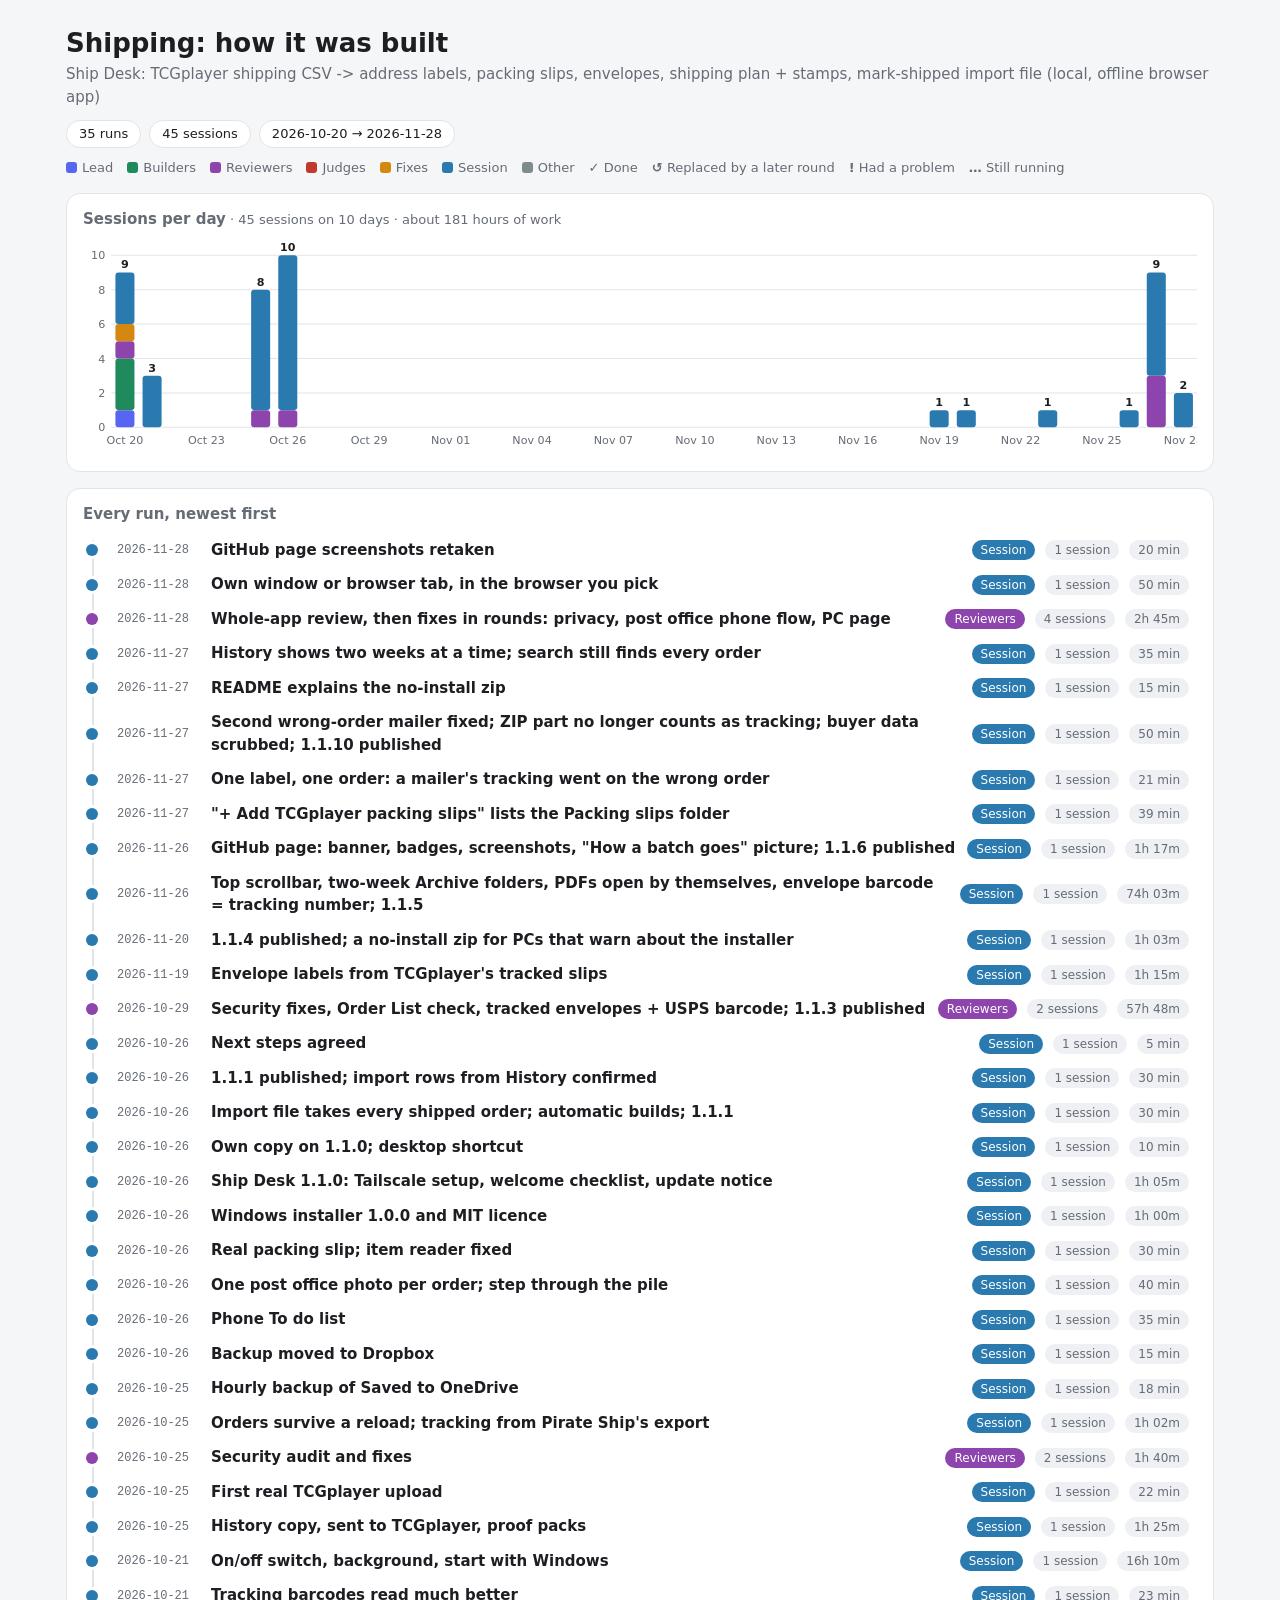
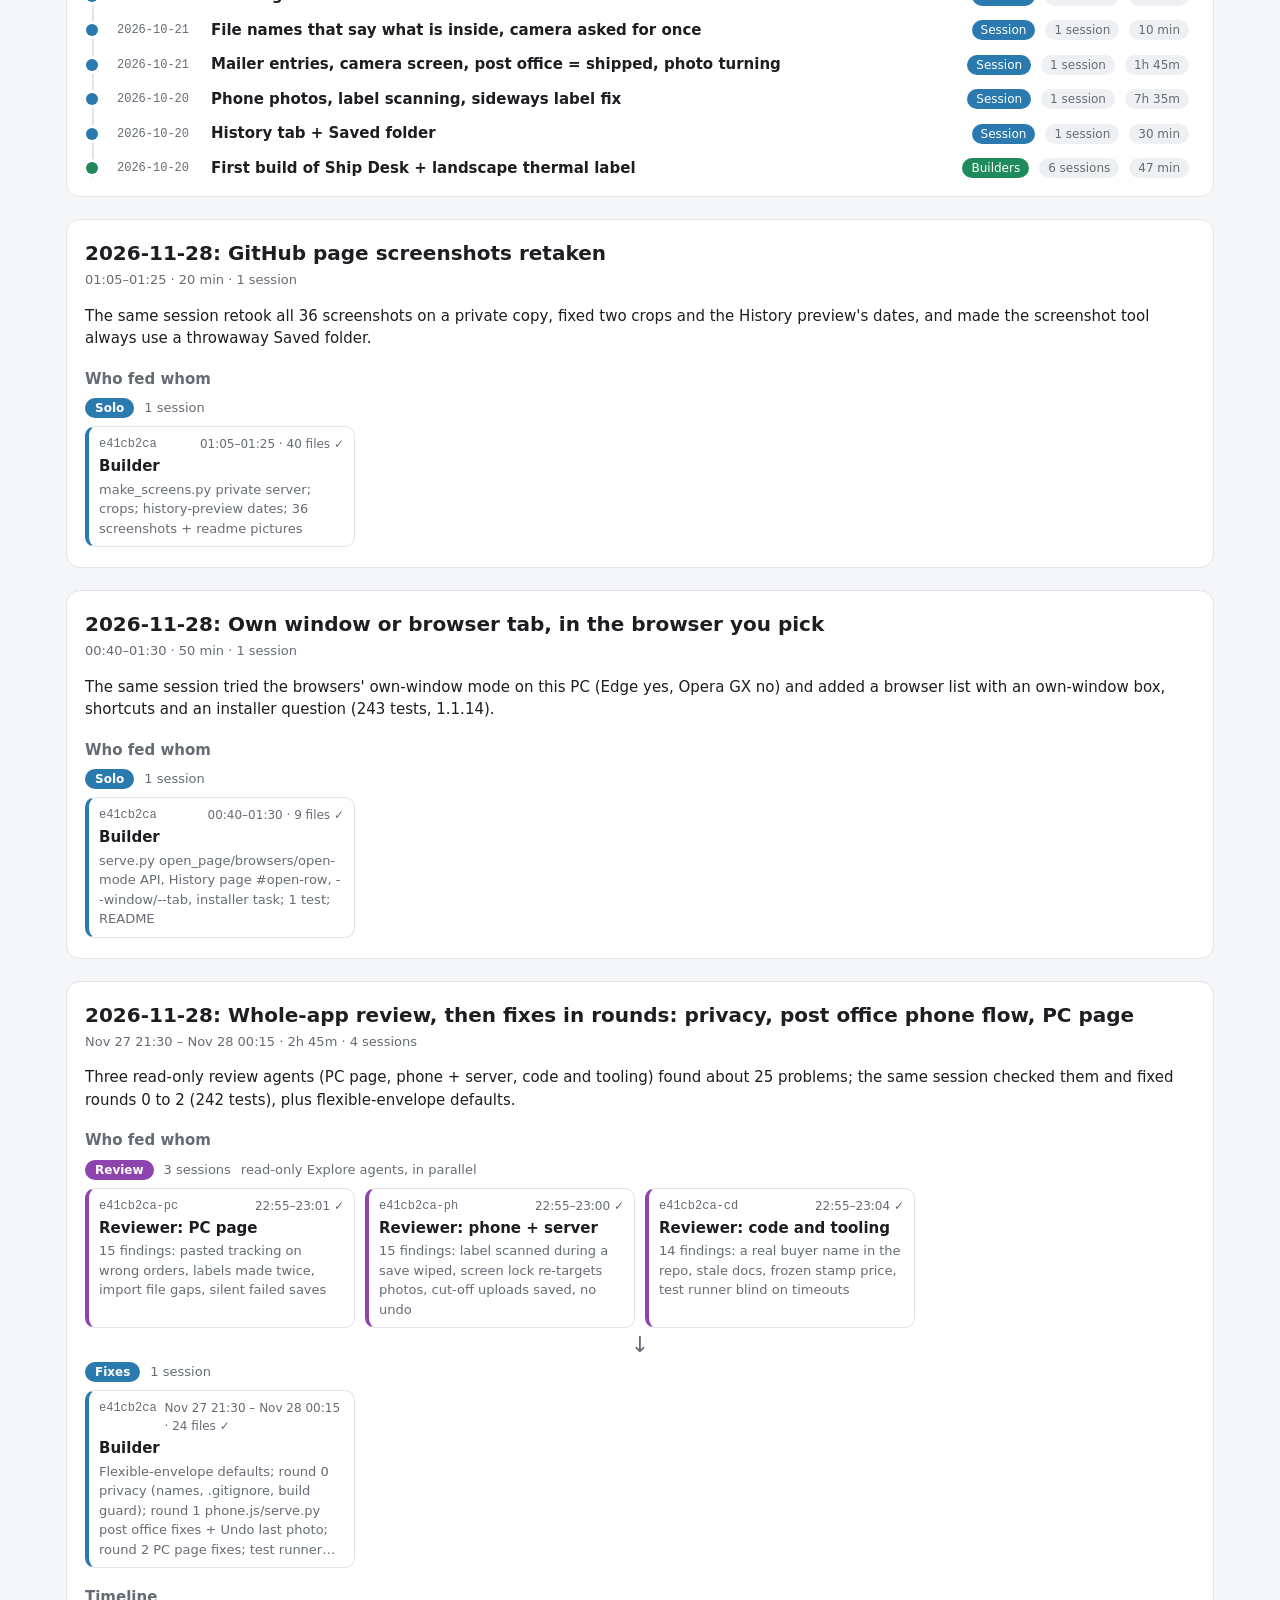
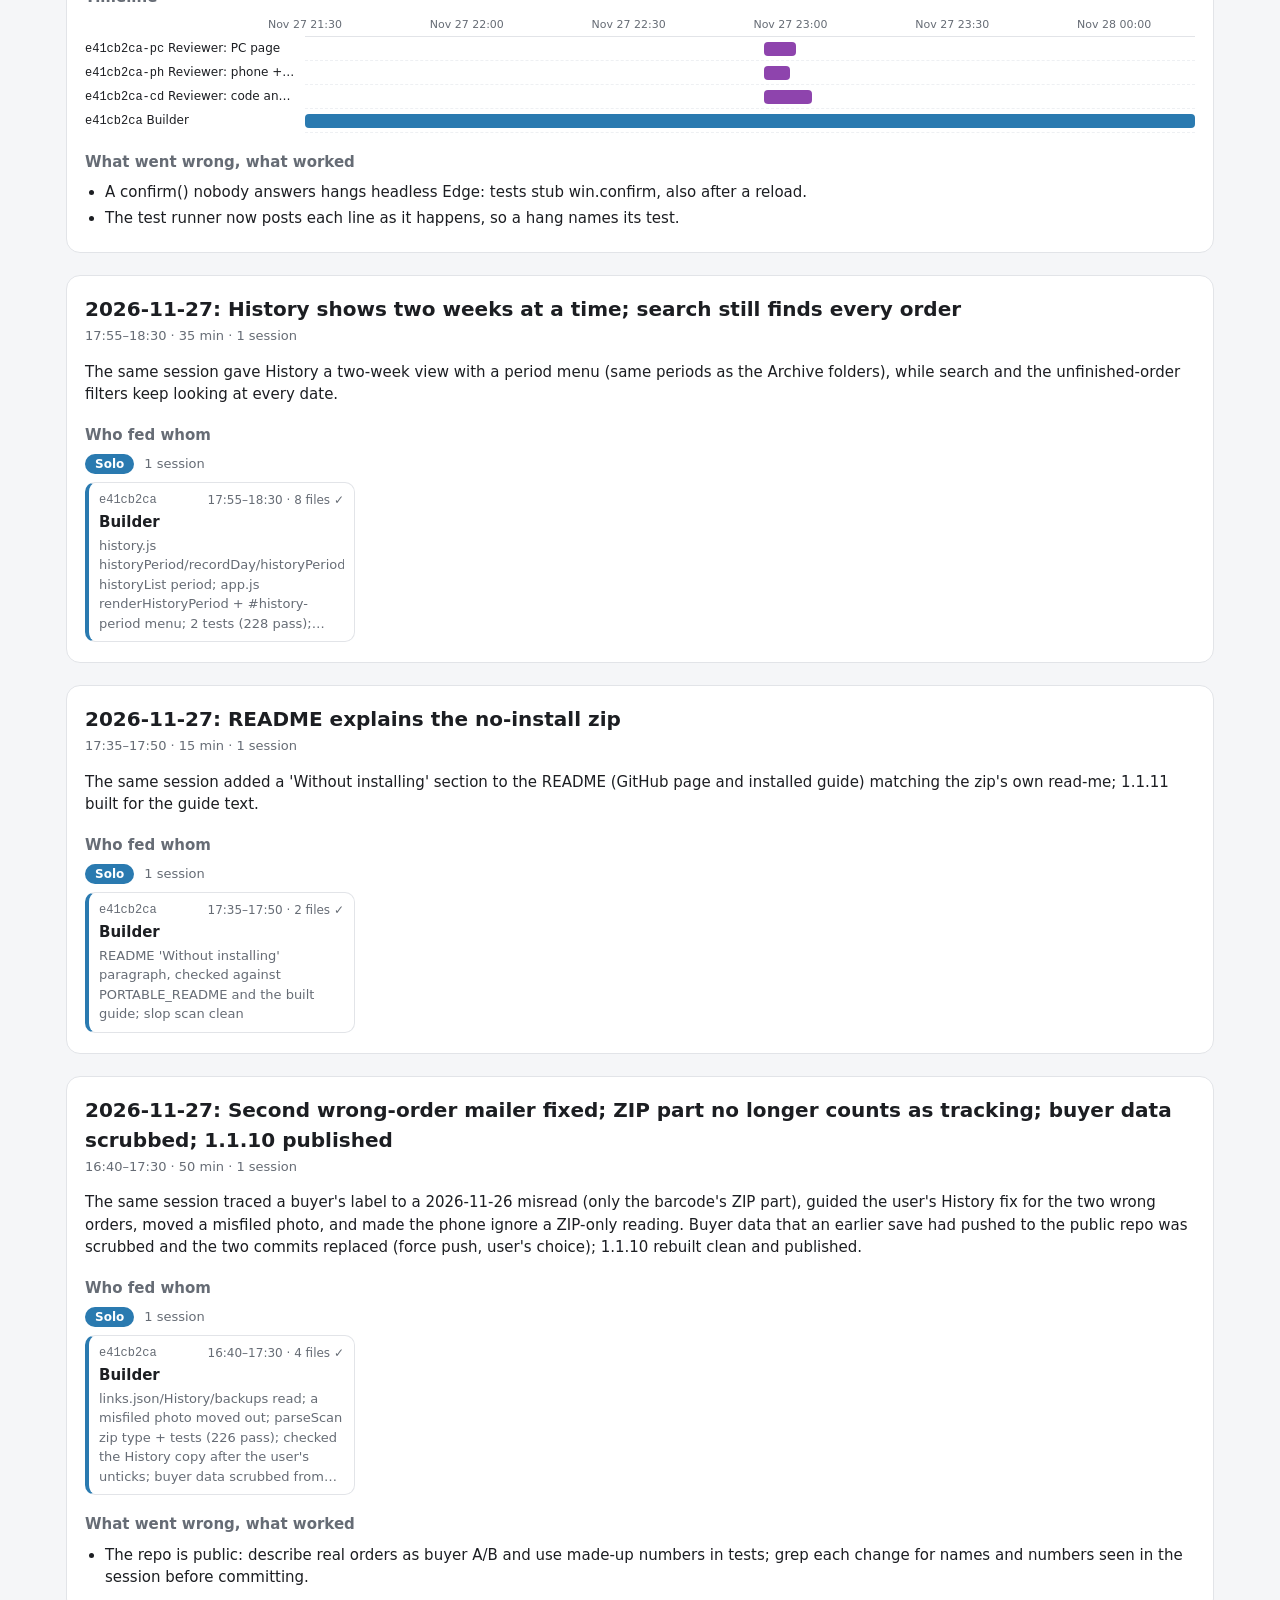
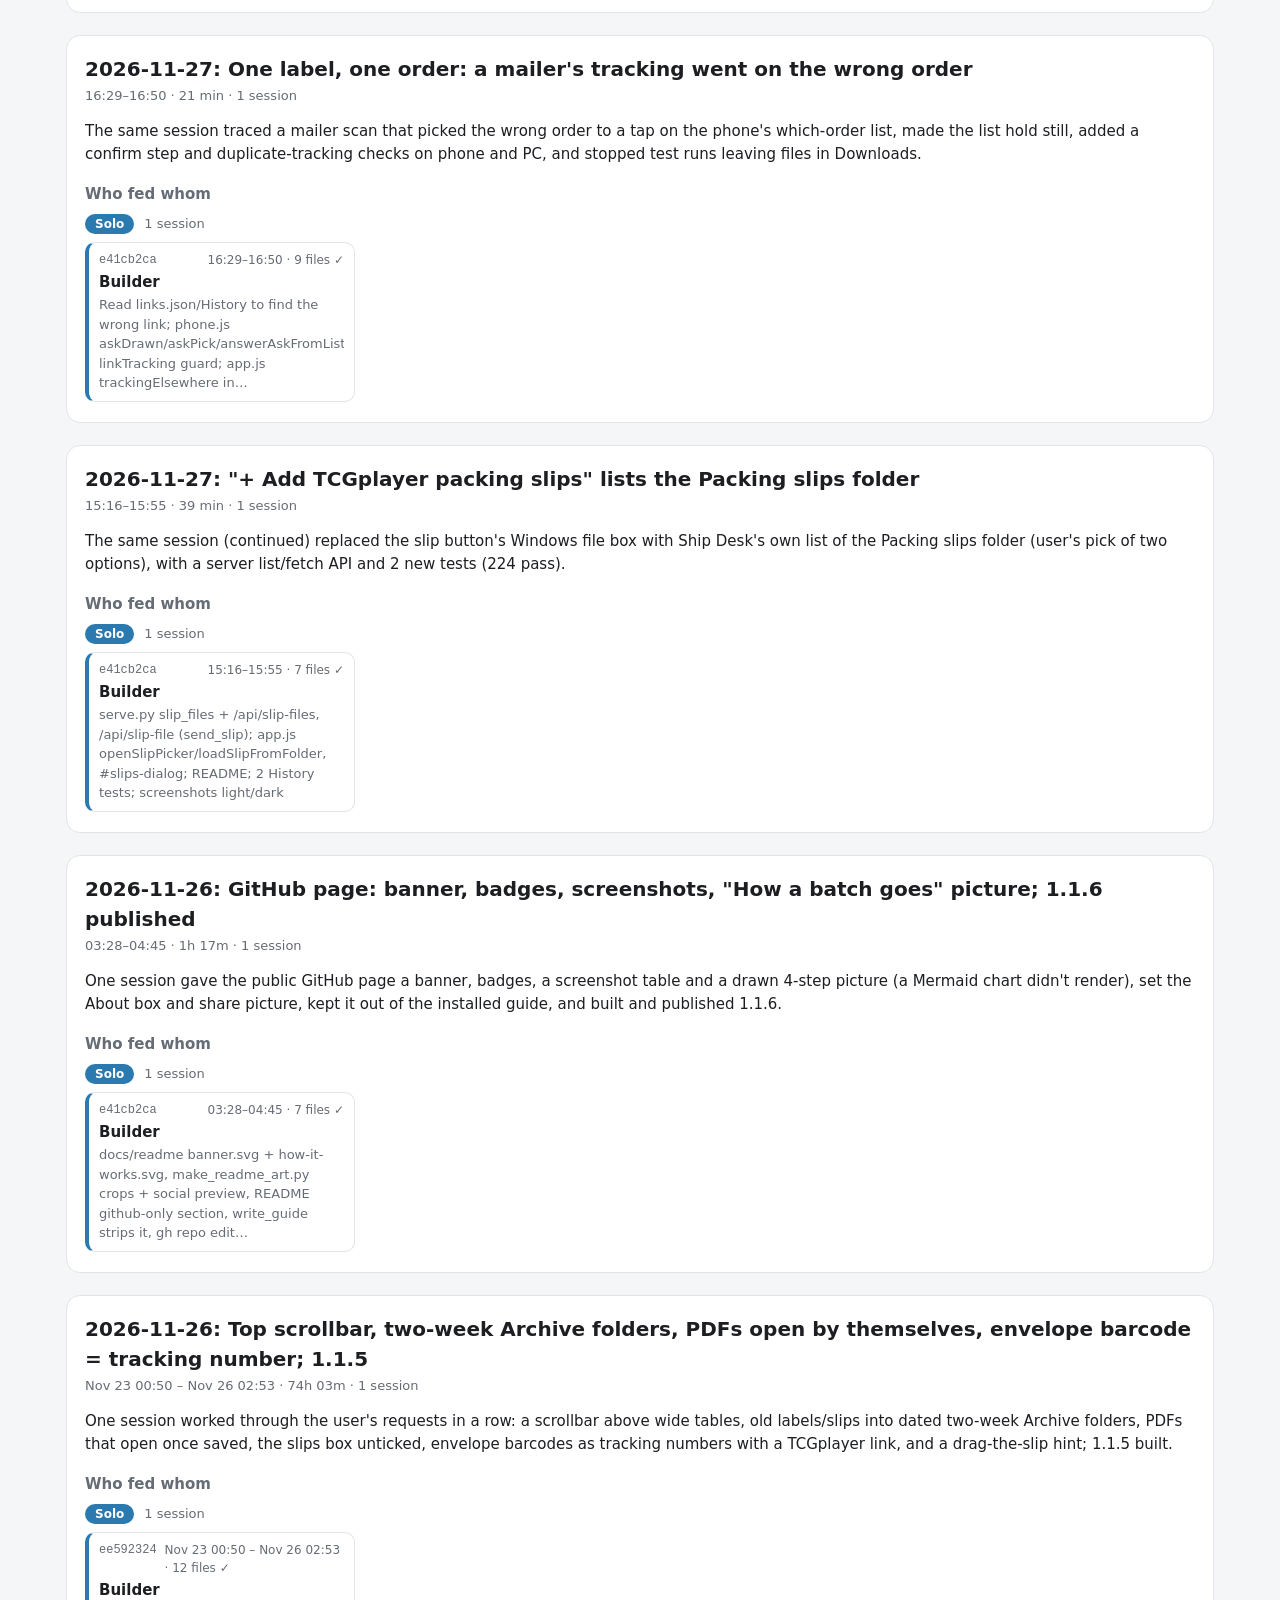
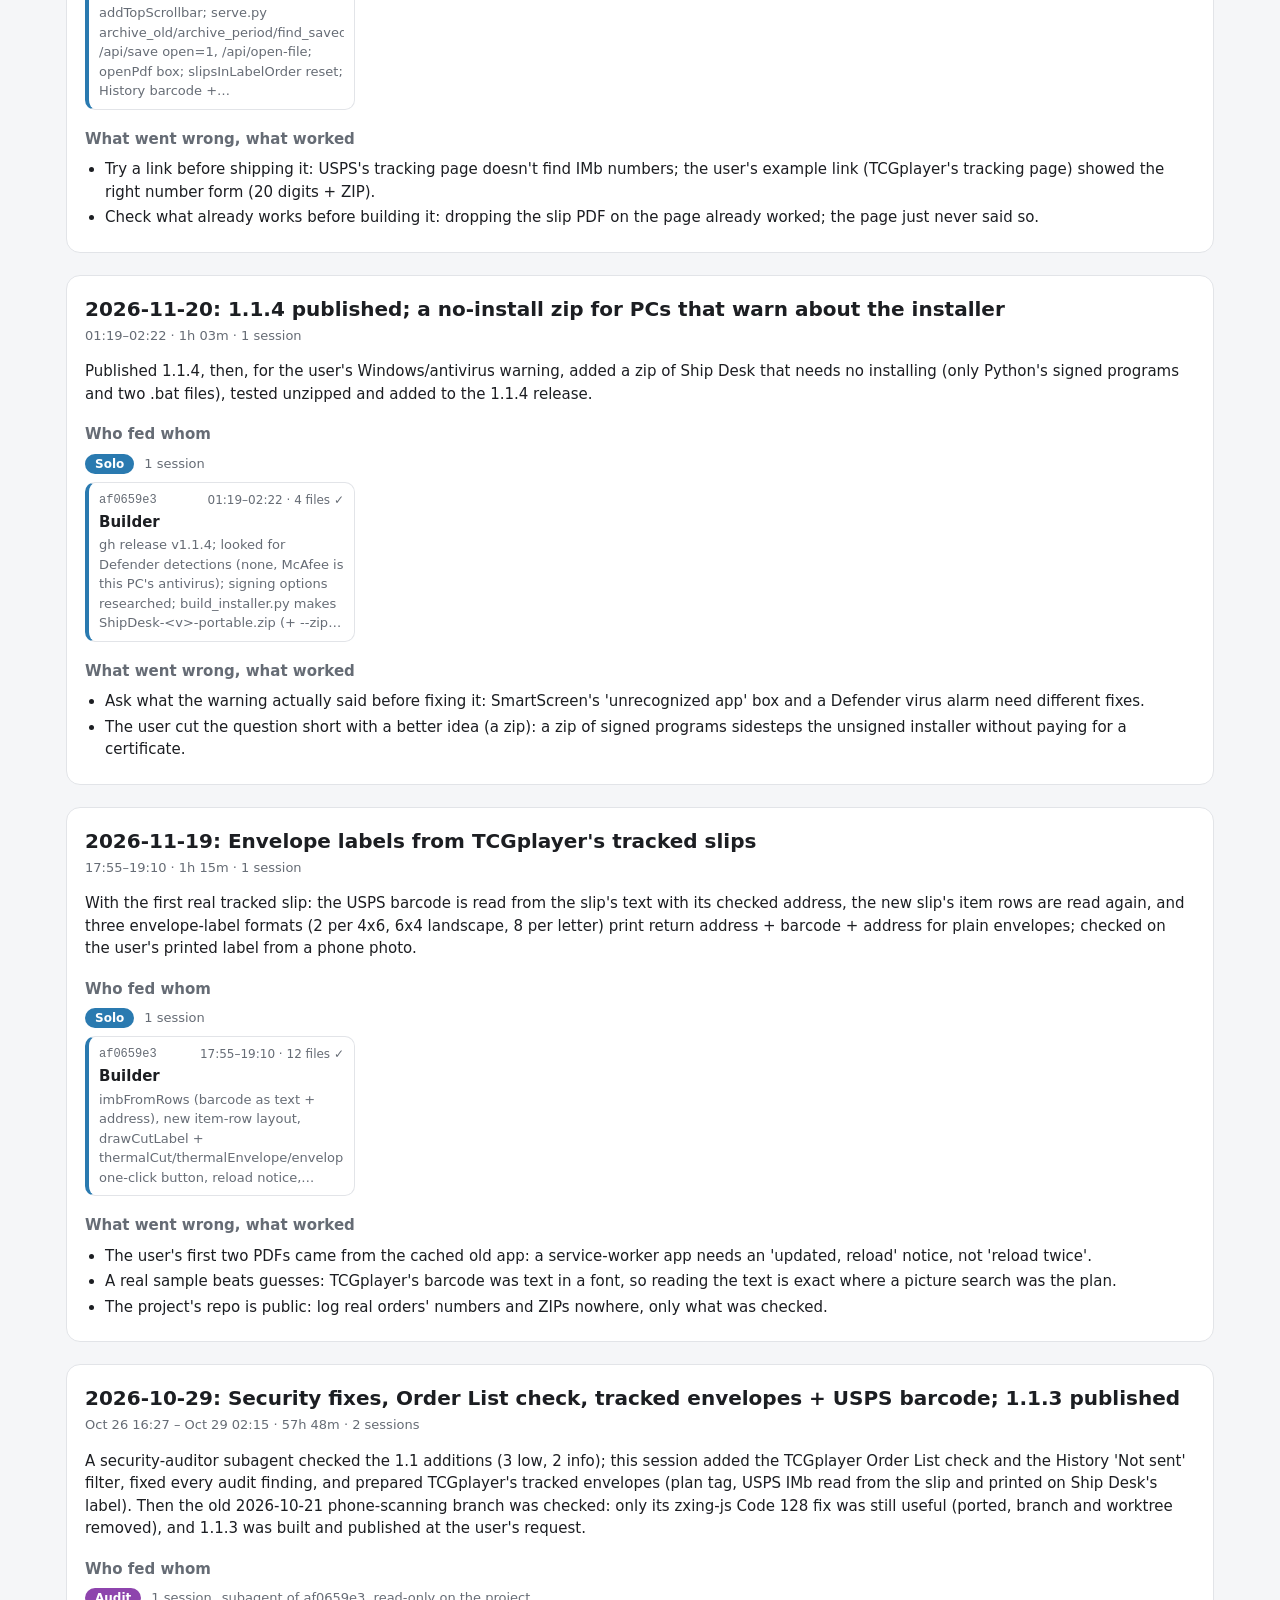
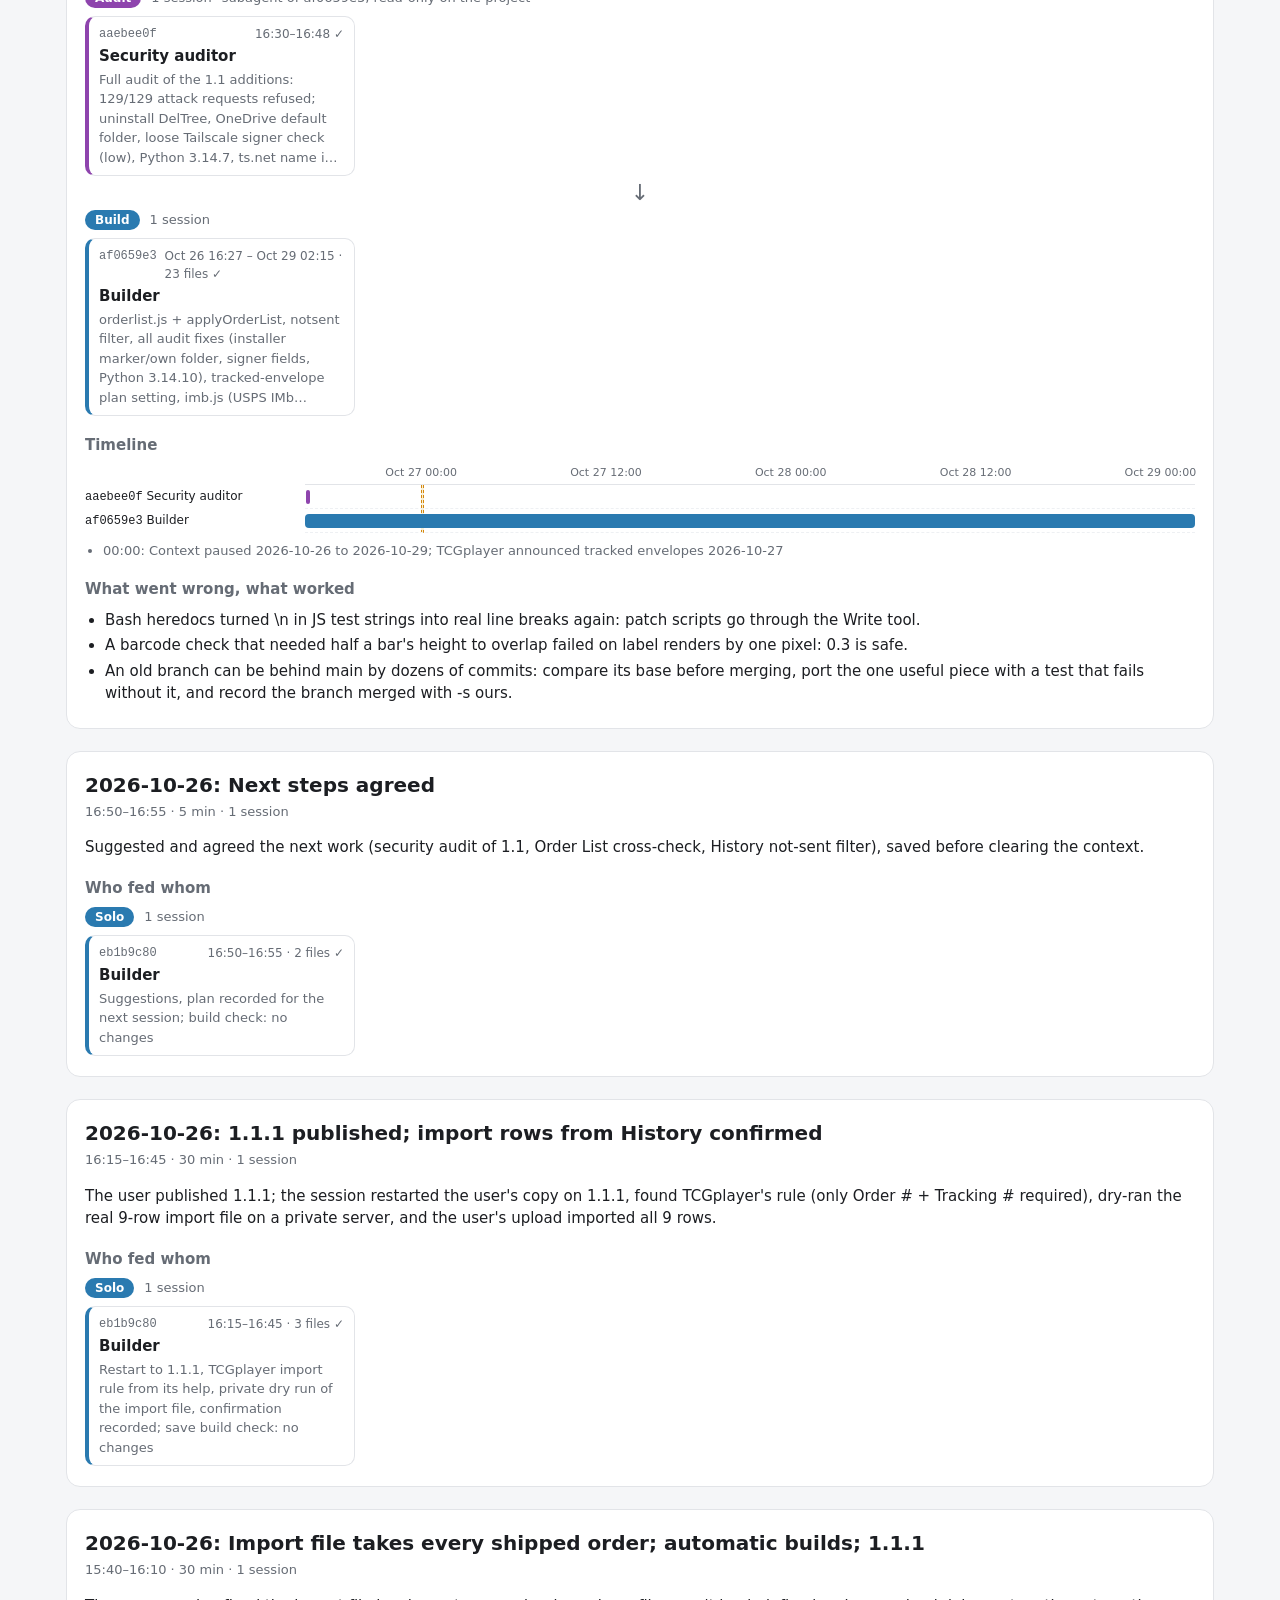
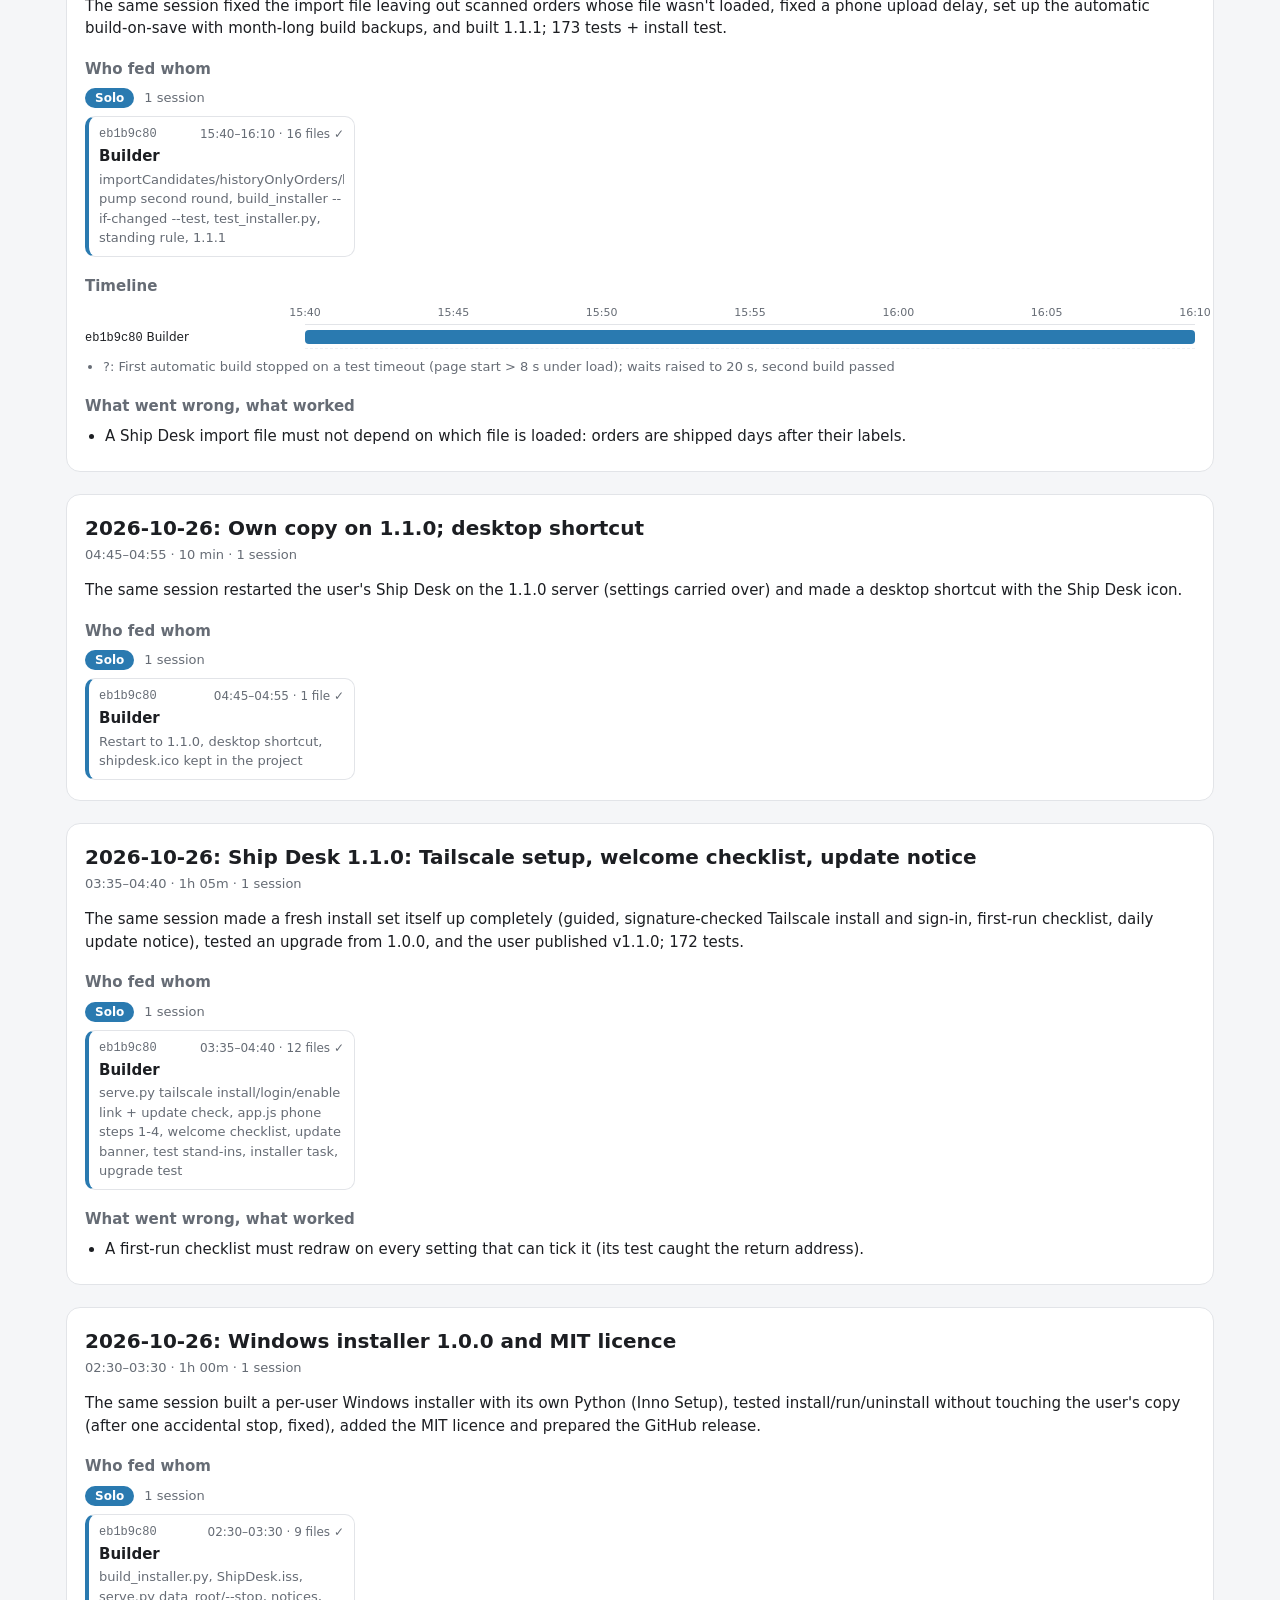
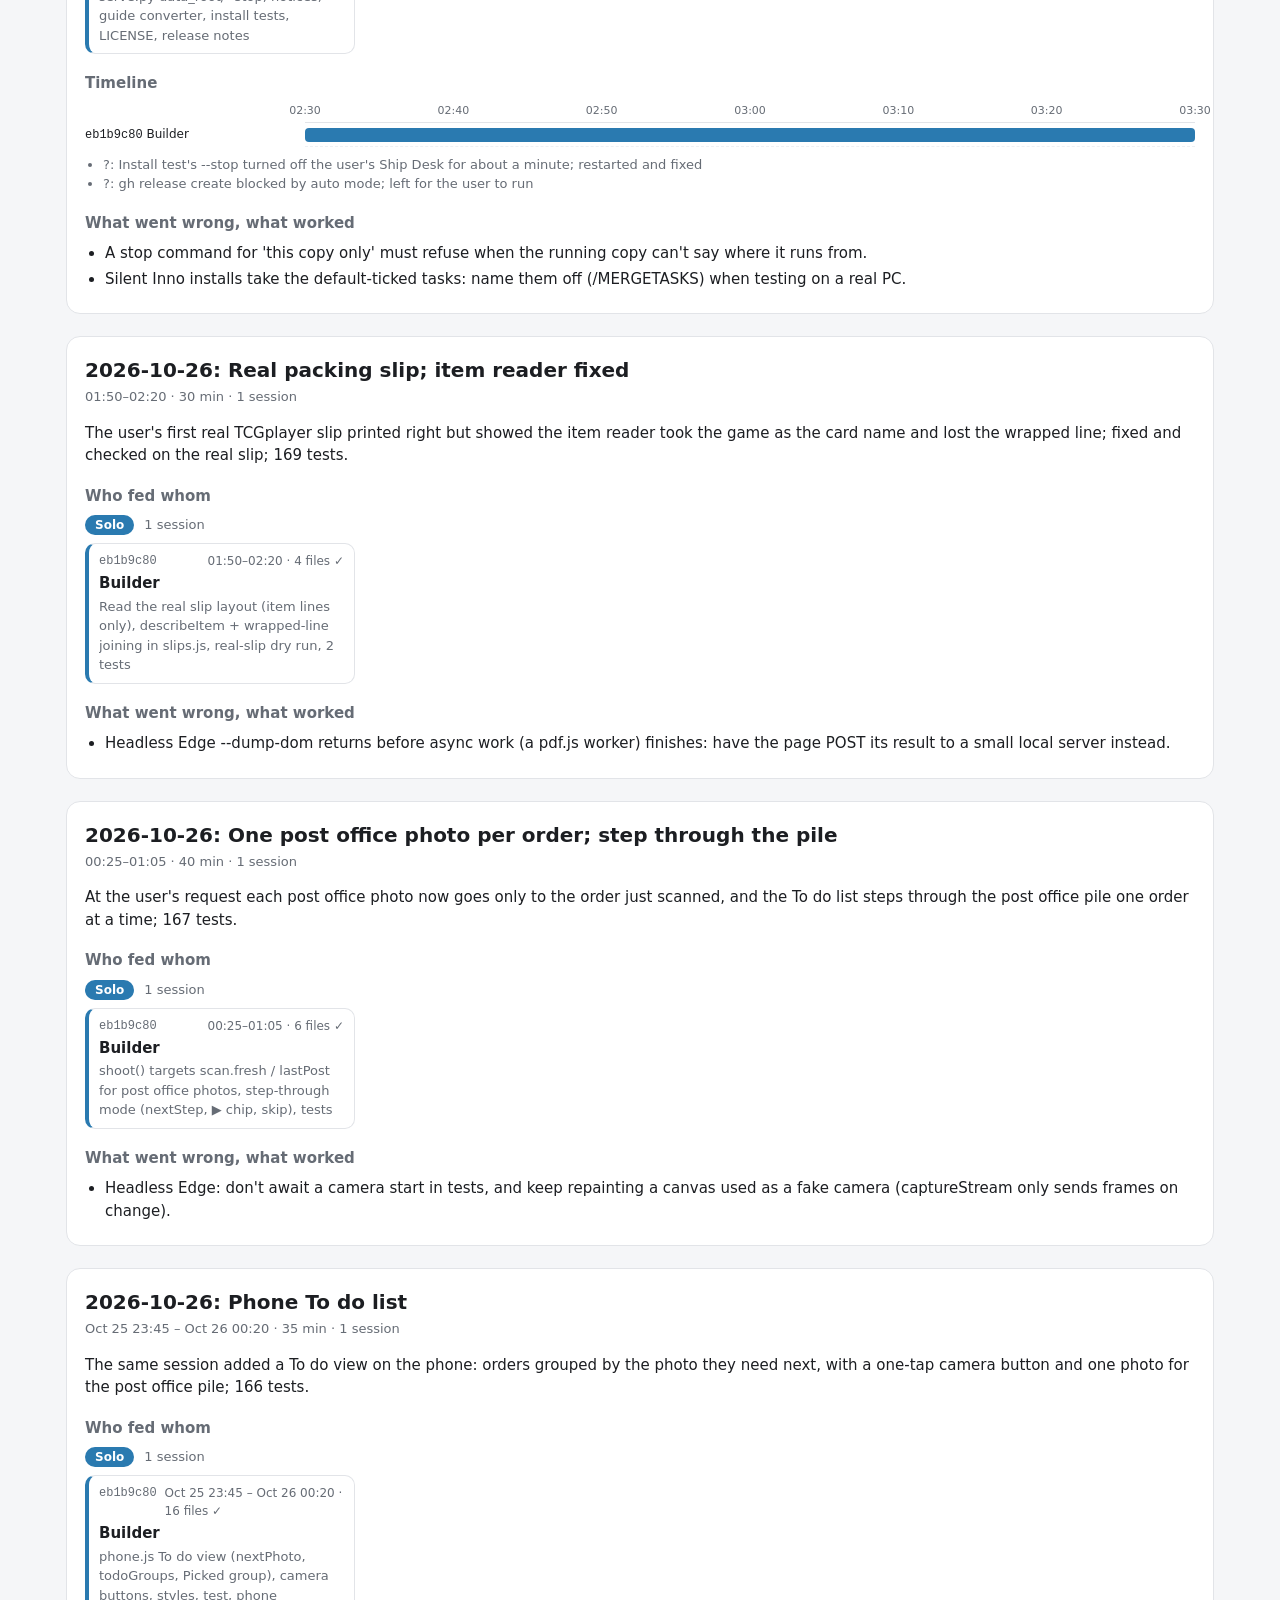
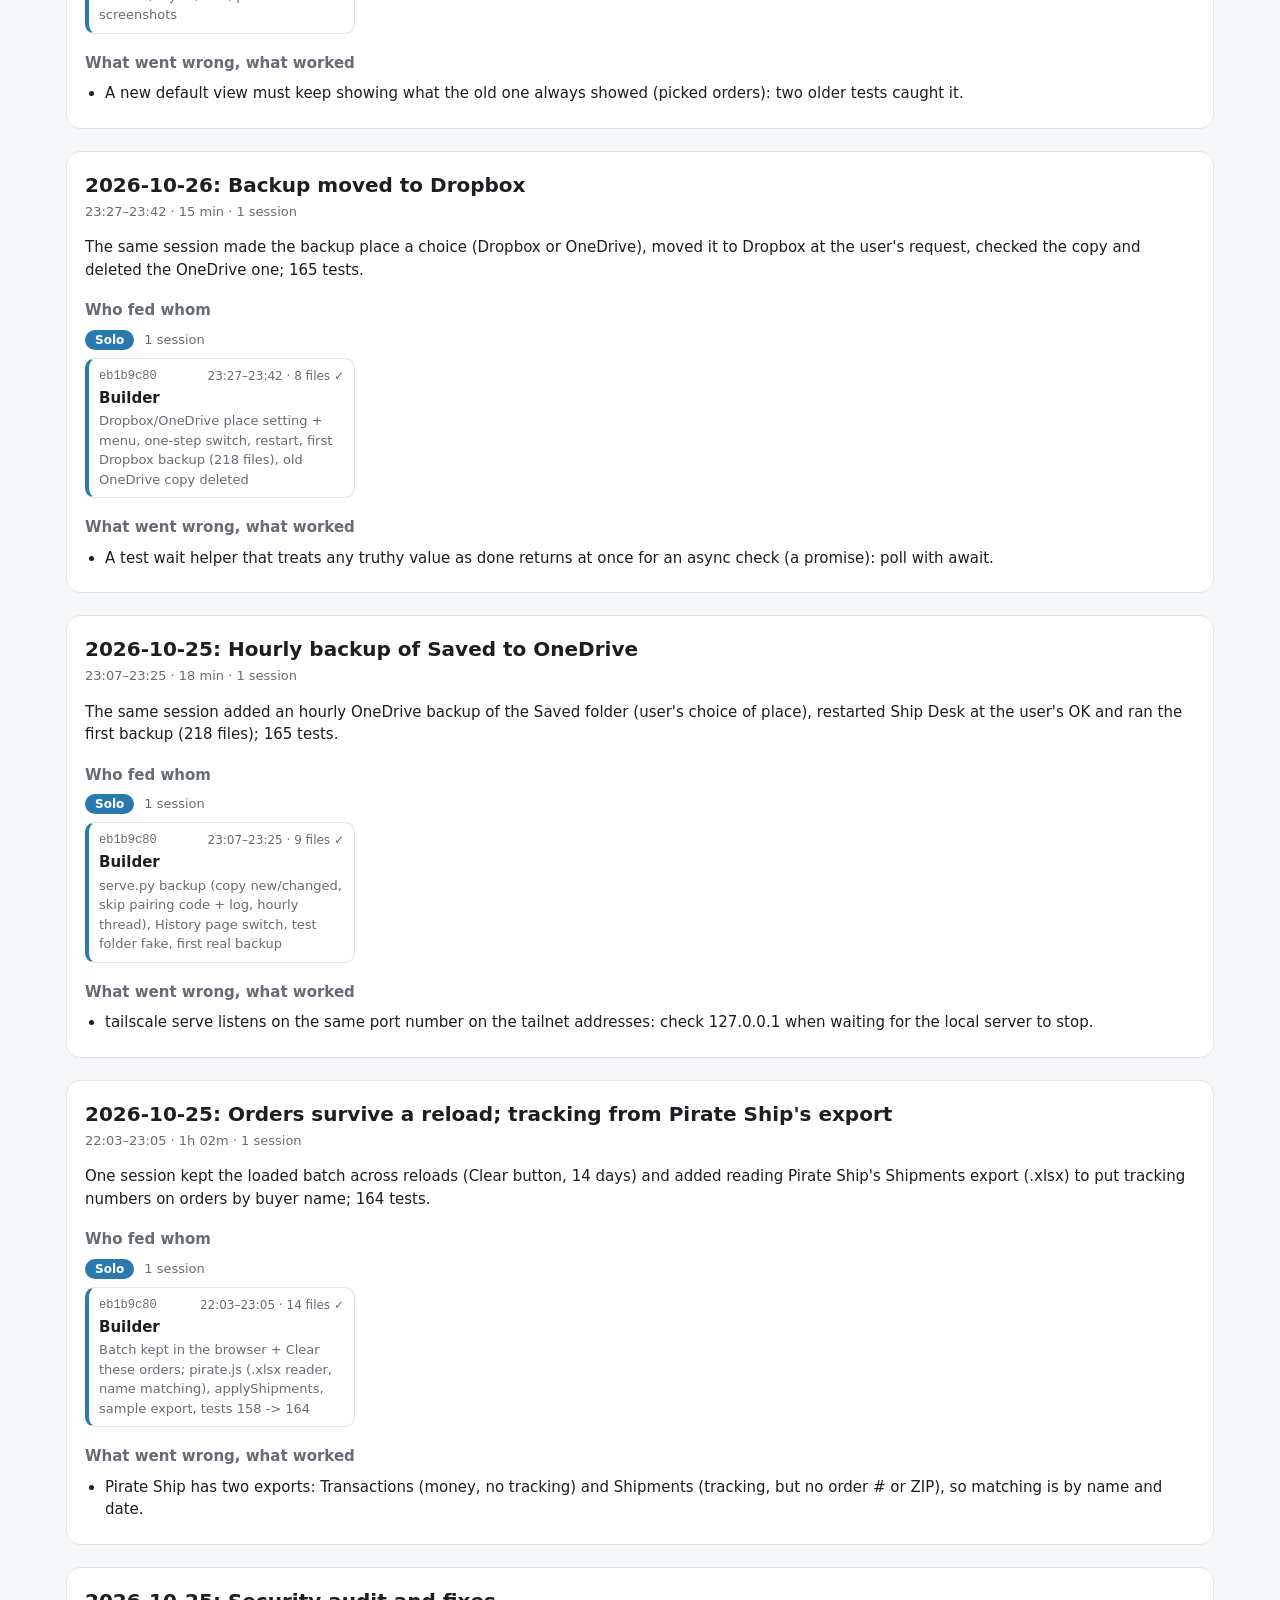
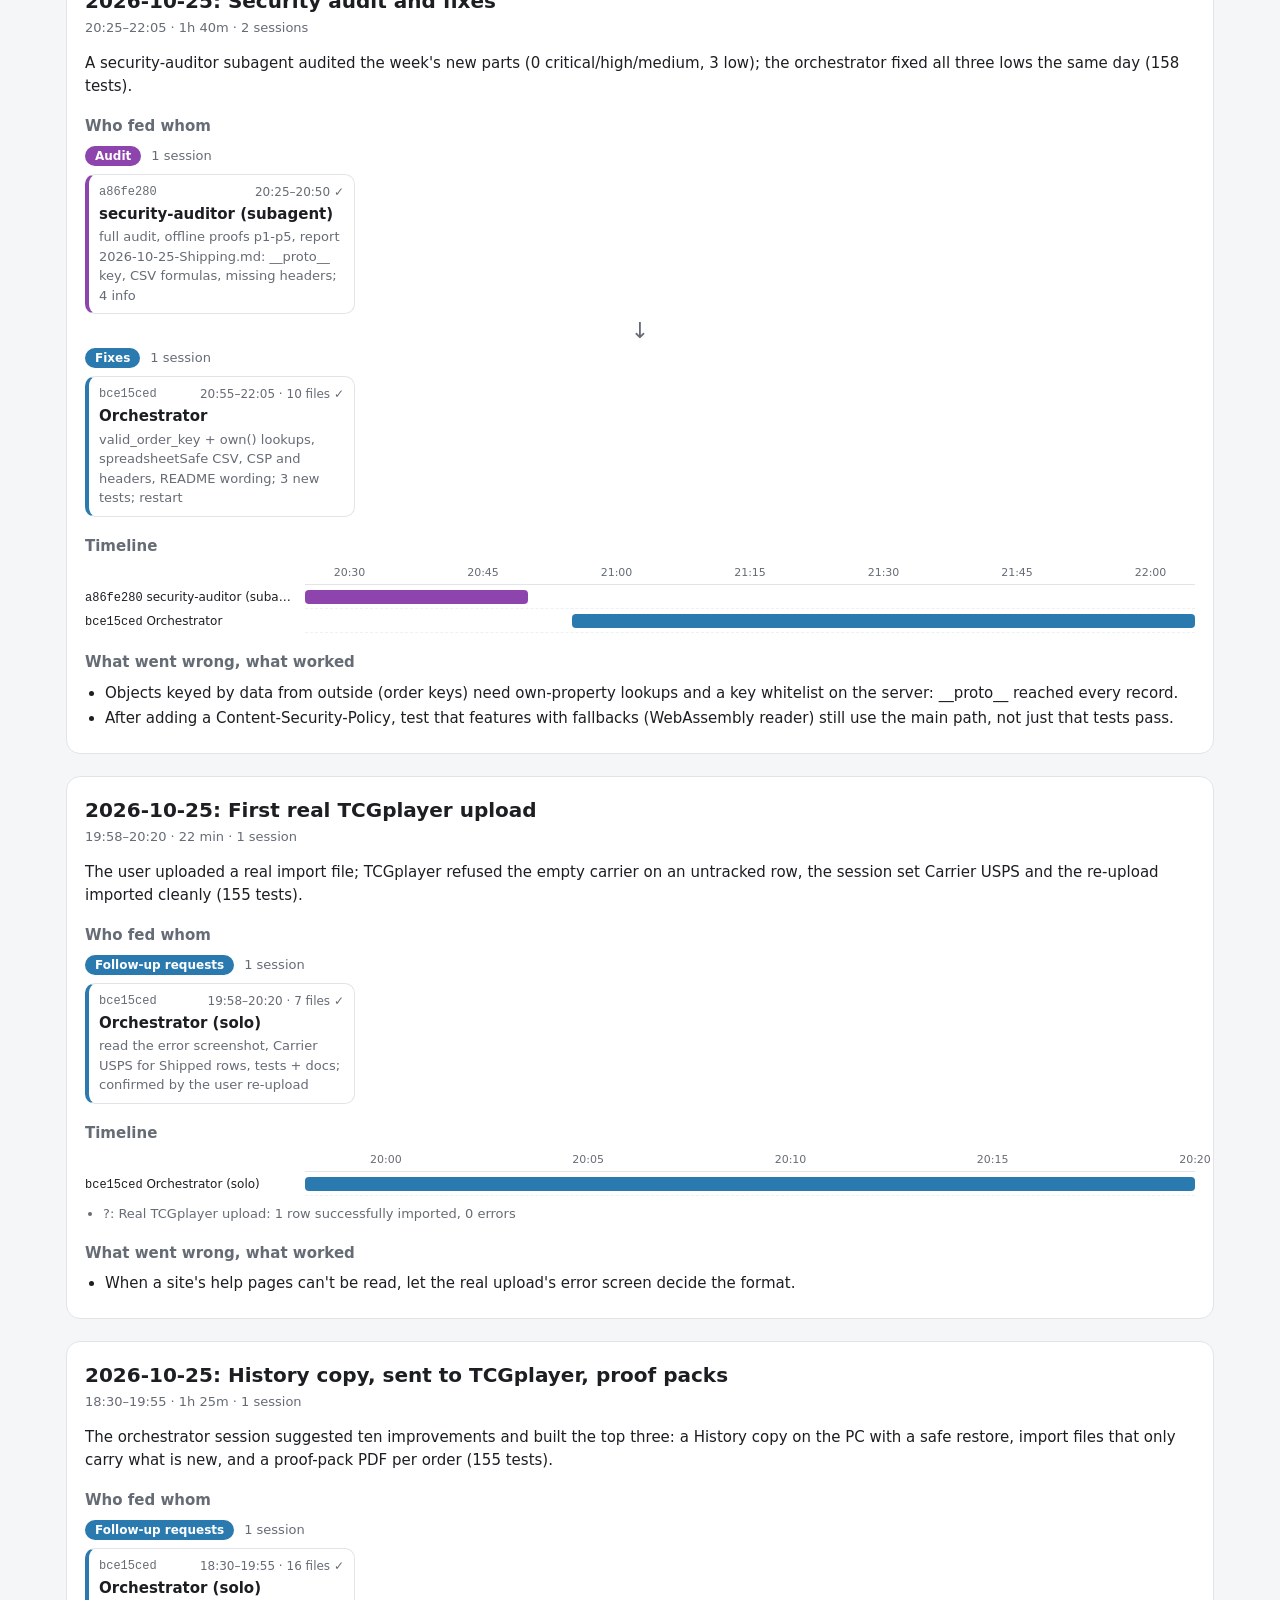
==== commit 15cfcc09: "Save progress 2026-11-28: GitHub screenshots retaken; screenshot tool on a private copy Co-Authored-" ====
--- a/WORKFLOW.html
+++ b/WORKFLOW.html
@@ -66,11 +66,11 @@
 <body><div class="wrap">
 <h1>Shipping: how it was built</h1>
 <div class="muted">Ship Desk: TCGplayer shipping CSV -&gt; address labels, packing slips, envelopes, shipping plan + stamps, mark-shipped import file (local, offline browser app)</div>
-<div class="chips"><span class="chip">34 runs</span><span class="chip">44 sessions</span><span class="chip">2026-10-20 → 2026-11-28</span></div>
+<div class="chips"><span class="chip">35 runs</span><span class="chip">45 sessions</span><span class="chip">2026-10-20 → 2026-11-28</span></div>
 <div class="legend"><span><span class="sw" style="background:var(--lead)"></span>Lead</span><span><span class="sw" style="background:var(--build)"></span>Builders</span><span><span class="sw" style="background:var(--review)"></span>Reviewers</span><span><span class="sw" style="background:var(--judge)"></span>Judges</span><span><span class="sw" style="background:var(--fix)"></span>Fixes</span><span><span class="sw" style="background:var(--solo)"></span>Session</span><span><span class="sw" style="background:var(--other)"></span>Other</span><span><b>✓</b> Done</span><span><b>↺</b> Replaced by a later round</span><span><b>!</b> Had a problem</span><span><b>…</b> Still running</span></div>
-<div class="panel chart"><h3 style="margin-top:0">Sessions per day<span class="muted small" style="font-weight:400"> · 44 sessions on 10 days · about 180 hours of work</span></h3><svg viewBox="0 0 1100 220" role="img" aria-label="Sessions per day"><line class="grid" x1="28" x2="1100" y1="186.0" y2="186.0"/><text class="lbl" x="22" y="190.0" text-anchor="end">0</text><line class="grid" x1="28" x2="1100" y1="152.0" y2="152.0"/><text class="lbl" x="22" y="156.0" text-anchor="end">2</text><line class="grid" x1="28" x2="1100" y1="118.0" y2="118.0"/><text class="lbl" x="22" y="122.0" text-anchor="end">4</text><line class="grid" x1="28" x2="1100" y1="84.0" y2="84.0"/><text class="lbl" x="22" y="88.0" text-anchor="end">6</text><line class="grid" x1="28" x2="1100" y1="50.0" y2="50.0"/><text class="lbl" x="22" y="54.0" text-anchor="end">8</text><line class="grid" x1="28" x2="1100" y1="16.0" y2="16.0"/><text class="lbl" x="22" y="20.0" text-anchor="end">10</text><rect x="32.0" y="169.0" width="18.8" height="17.0" rx="3" fill="var(--lead)"><title>2026-10-20: 1 lead</title></rect><rect x="32.0" y="118.0" width="18.8" height="51.0" rx="3" fill="var(--build)"><title>2026-10-20: 3 builders</title></rect><rect x="32.0" y="101.0" width="18.8" height="17.0" rx="3" fill="var(--review)"><title>2026-10-20: 1 reviewers</title></rect><rect x="32.0" y="84.0" width="18.8" height="17.0" rx="3" fill="var(--fix)"><title>2026-10-20: 1 fixes</title></rect><rect x="32.0" y="33.0" width="18.8" height="51.0" rx="3" fill="var(--solo)"><title>2026-10-20: 3 session</title></rect><text class="num" x="41.4" y="29.0" text-anchor="middle">9</text><text class="lbl" x="41.4" y="202" text-anchor="middle">Oct 20</text><rect x="58.8" y="135.0" width="18.8" height="51.0" rx="3" fill="var(--solo)"><title>2026-10-21: 3 session</title></rect><text class="num" x="68.2" y="131.0" text-anchor="middle">3</text><text class="lbl" x="121.8" y="202" text-anchor="middle">Oct 23</text><rect x="166.0" y="169.0" width="18.8" height="17.0" rx="3" fill="var(--review)"><title>2026-10-25: 1 reviewers</title></rect><rect x="166.0" y="50.0" width="18.8" height="119.0" rx="3" fill="var(--solo)"><title>2026-10-25: 7 session</title></rect><text class="num" x="175.4" y="46.0" text-anchor="middle">8</text><rect x="192.8" y="169.0" width="18.8" height="17.0" rx="3" fill="var(--review)"><title>2026-10-26: 1 reviewers</title></rect><rect x="192.8" y="16.0" width="18.8" height="153.0" rx="3" fill="var(--solo)"><title>2026-10-26: 9 session</title></rect><text class="num" x="202.2" y="12.0" text-anchor="middle">10</text><text class="lbl" x="202.2" y="202" text-anchor="middle">Oct 26</text><text class="lbl" x="282.6" y="202" text-anchor="middle">Oct 29</text><text class="lbl" x="363.0" y="202" text-anchor="middle">Nov 01</text><text class="lbl" x="443.4" y="202" text-anchor="middle">Nov 04</text><text class="lbl" x="523.8" y="202" text-anchor="middle">Nov 07</text><text class="lbl" x="604.2" y="202" text-anchor="middle">Nov 10</text><text class="lbl" x="684.6" y="202" text-anchor="middle">Nov 13</text><text class="lbl" x="765.0" y="202" text-anchor="middle">Nov 16</text><rect x="836.0" y="169.0" width="18.8" height="17.0" rx="3" fill="var(--solo)"><title>2026-11-19: 1 session</title></rect><text class="num" x="845.4" y="165.0" text-anchor="middle">1</text><text class="lbl" x="845.4" y="202" text-anchor="middle">Nov 19</text><rect x="862.8" y="169.0" width="18.8" height="17.0" rx="3" fill="var(--solo)"><title>2026-11-20: 1 session</title></rect><text class="num" x="872.2" y="165.0" text-anchor="middle">1</text><text class="lbl" x="925.8" y="202" text-anchor="middle">Nov 22</text><rect x="943.2" y="169.0" width="18.8" height="17.0" rx="3" fill="var(--solo)"><title>2026-11-23: 1 session</title></rect><text class="num" x="952.6" y="165.0" text-anchor="middle">1</text><text class="lbl" x="1006.2" y="202" text-anchor="middle">Nov 25</text><rect x="1023.6" y="169.0" width="18.8" height="17.0" rx="3" fill="var(--solo)"><title>2026-11-26: 1 session</title></rect><text class="num" x="1033.0" y="165.0" text-anchor="middle">1</text><rect x="1050.4" y="135.0" width="18.8" height="51.0" rx="3" fill="var(--review)"><title>2026-11-27: 3 reviewers</title></rect><rect x="1050.4" y="33.0" width="18.8" height="102.0" rx="3" fill="var(--solo)"><title>2026-11-27: 6 session</title></rect><text class="num" x="1059.8" y="29.0" text-anchor="middle">9</text><rect x="1077.2" y="169.0" width="18.8" height="17.0" rx="3" fill="var(--solo)"><title>2026-11-28: 1 session</title></rect><text class="num" x="1086.6" y="165.0" text-anchor="middle">1</text><text class="lbl" x="1086.6" y="202" text-anchor="middle">Nov 28</text></svg></div>
-<div class="panel"><h3 style="margin-top:0">Every run, newest first</h3><nav class="tl"><a href="#run0" style="--k:var(--solo)"><span class="dot"></span><span class="date">2026-11-28</span><span class="t">Own window or browser tab, in the browser you pick</span><span class="tag k">Session</span><span class="tag">1 session</span><span class="tag">50 min</span></a><a href="#run1" style="--k:var(--review)"><span class="dot"></span><span class="date">2026-11-28</span><span class="t">Whole-app review, then fixes in rounds: privacy, post office phone flow, PC page</span><span class="tag k">Reviewers</span><span class="tag">4 sessions</span><span class="tag">2h 45m</span></a><a href="#run2" style="--k:var(--solo)"><span class="dot"></span><span class="date">2026-11-27</span><span class="t">History shows two weeks at a time; search still finds every order</span><span class="tag k">Session</span><span class="tag">1 session</span><span class="tag">35 min</span></a><a href="#run3" style="--k:var(--solo)"><span class="dot"></span><span class="date">2026-11-27</span><span class="t">README explains the no-install zip</span><span class="tag k">Session</span><span class="tag">1 session</span><span class="tag">15 min</span></a><a href="#run4" style="--k:var(--solo)"><span class="dot"></span><span class="date">2026-11-27</span><span class="t">Second wrong-order mailer fixed; ZIP part no longer counts as tracking; buyer data scrubbed; 1.1.10 published</span><span class="tag k">Session</span><span class="tag">1 session</span><span class="tag">50 min</span></a><a href="#run5" style="--k:var(--solo)"><span class="dot"></span><span class="date">2026-11-27</span><span class="t">One label, one order: a mailer&#x27;s tracking went on the wrong order</span><span class="tag k">Session</span><span class="tag">1 session</span><span class="tag">21 min</span></a><a href="#run6" style="--k:var(--solo)"><span class="dot"></span><span class="date">2026-11-27</span><span class="t">&quot;+ Add TCGplayer packing slips&quot; lists the Packing slips folder</span><span class="tag k">Session</span><span class="tag">1 session</span><span class="tag">39 min</span></a><a href="#run7" style="--k:var(--solo)"><span class="dot"></span><span class="date">2026-11-26</span><span class="t">GitHub page: banner, badges, screenshots, &quot;How a batch goes&quot; picture; 1.1.6 published</span><span class="tag k">Session</span><span class="tag">1 session</span><span class="tag">1h 17m</span></a><a href="#run8" style="--k:var(--solo)"><span class="dot"></span><span class="date">2026-11-26</span><span class="t">Top scrollbar, two-week Archive folders, PDFs open by themselves, envelope barcode = tracking number; 1.1.5</span><span class="tag k">Session</span><span class="tag">1 session</span><span class="tag">74h 03m</span></a><a href="#run9" style="--k:var(--solo)"><span class="dot"></span><span class="date">2026-11-20</span><span class="t">1.1.4 published; a no-install zip for PCs that warn about the installer</span><span class="tag k">Session</span><span class="tag">1 session</span><span class="tag">1h 03m</span></a><a href="#run10" style="--k:var(--solo)"><span class="dot"></span><span class="date">2026-11-19</span><span class="t">Envelope labels from TCGplayer&#x27;s tracked slips</span><span class="tag k">Session</span><span class="tag">1 session</span><span class="tag">1h 15m</span></a><a href="#run11" style="--k:var(--review)"><span class="dot"></span><span class="date">2026-10-29</span><span class="t">Security fixes, Order List check, tracked envelopes + USPS barcode; 1.1.3 published</span><span class="tag k">Reviewers</span><span class="tag">2 sessions</span><span class="tag">57h 48m</span></a><a href="#run12" style="--k:var(--solo)"><span class="dot"></span><span class="date">2026-10-26</span><span class="t">Next steps agreed</span><span class="tag k">Session</span><span class="tag">1 session</span><span class="tag">5 min</span></a><a href="#run13" style="--k:var(--solo)"><span class="dot"></span><span class="date">2026-10-26</span><span class="t">1.1.1 published; import rows from History confirmed</span><span class="tag k">Session</span><span class="tag">1 session</span><span class="tag">30 min</span></a><a href="#run14" style="--k:var(--solo)"><span class="dot"></span><span class="date">2026-10-26</span><span class="t">Import file takes every shipped order; automatic builds; 1.1.1</span><span class="tag k">Session</span><span class="tag">1 session</span><span class="tag">30 min</span></a><a href="#run15" style="--k:var(--solo)"><span class="dot"></span><span class="date">2026-10-26</span><span class="t">Own copy on 1.1.0; desktop shortcut</span><span class="tag k">Session</span><span class="tag">1 session</span><span class="tag">10 min</span></a><a href="#run16" style="--k:var(--solo)"><span class="dot"></span><span class="date">2026-10-26</span><span class="t">Ship Desk 1.1.0: Tailscale setup, welcome checklist, update notice</span><span class="tag k">Session</span><span class="tag">1 session</span><span class="tag">1h 05m</span></a><a href="#run17" style="--k:var(--solo)"><span class="dot"></span><span class="date">2026-10-26</span><span class="t">Windows installer 1.0.0 and MIT licence</span><span class="tag k">Session</span><span class="tag">1 session</span><span class="tag">1h 00m</span></a><a href="#run18" style="--k:var(--solo)"><span class="dot"></span><span class="date">2026-10-26</span><span class="t">Real packing slip; item reader fixed</span><span class="tag k">Session</span><span class="tag">1 session</span><span class="tag">30 min</span></a><a href="#run19" style="--k:var(--solo)"><span class="dot"></span><span class="date">2026-10-26</span><span class="t">One post office photo per order; step through the pile</span><span class="tag k">Session</span><span class="tag">1 session</span><span class="tag">40 min</span></a><a href="#run20" style="--k:var(--solo)"><span class="dot"></span><span class="date">2026-10-26</span><span class="t">Phone To do list</span><span class="tag k">Session</span><span class="tag">1 session</span><span class="tag">35 min</span></a><a href="#run21" style="--k:var(--solo)"><span class="dot"></span><span class="date">2026-10-26</span><span class="t">Backup moved to Dropbox</span><span class="tag k">Session</span><span class="tag">1 session</span><span class="tag">15 min</span></a><a href="#run22" style="--k:var(--solo)"><span class="dot"></span><span class="date">2026-10-25</span><span class="t">Hourly backup of Saved to OneDrive</span><span class="tag k">Session</span><span class="tag">1 session</span><span class="tag">18 min</span></a><a href="#run23" style="--k:var(--solo)"><span class="dot"></span><span class="date">2026-10-25</span><span class="t">Orders survive a reload; tracking from Pirate Ship&#x27;s export</span><span class="tag k">Session</span><span class="tag">1 session</span><span class="tag">1h 02m</span></a><a href="#run24" style="--k:var(--review)"><span class="dot"></span><span class="date">2026-10-25</span><span class="t">Security audit and fixes</span><span class="tag k">Reviewers</span><span class="tag">2 sessions</span><span class="tag">1h 40m</span></a><a href="#run25" style="--k:var(--solo)"><span class="dot"></span><span class="date">2026-10-25</span><span class="t">First real TCGplayer upload</span><span class="tag k">Session</span><span class="tag">1 session</span><span class="tag">22 min</span></a><a href="#run26" style="--k:var(--solo)"><span class="dot"></span><span class="date">2026-10-25</span><span class="t">History copy, sent to TCGplayer, proof packs</span><span class="tag k">Session</span><span class="tag">1 session</span><span class="tag">1h 25m</span></a><a href="#run27" style="--k:var(--solo)"><span class="dot"></span><span class="date">2026-10-21</span><span class="t">On/off switch, background, start with Windows</span><span class="tag k">Session</span><span class="tag">1 session</span><span class="tag">16h 10m</span></a><a href="#run28" style="--k:var(--solo)"><span class="dot"></span><span class="date">2026-10-21</span><span class="t">Tracking barcodes read much better</span><span class="tag k">Session</span><span class="tag">1 session</span><span class="tag">23 min</span></a><a href="#run29" style="--k:var(--solo)"><span class="dot"></span><span class="date">2026-10-21</span><span class="t">File names that say what is inside, camera asked for once</span><span class="tag k">Session</span><span class="tag">1 session</span><span class="tag">10 min</span></a><a href="#run30" style="--k:var(--solo)"><span class="dot"></span><span class="date">2026-10-21</span><span class="t">Mailer entries, camera screen, post office = shipped, photo turning</span><span class="tag k">Session</span><span class="tag">1 session</span><span class="tag">1h 45m</span></a><a href="#run31" style="--k:var(--solo)"><span class="dot"></span><span class="date">2026-10-20</span><span class="t">Phone photos, label scanning, sideways label fix</span><span class="tag k">Session</span><span class="tag">1 session</span><span class="tag">7h 35m</span></a><a href="#run32" style="--k:var(--solo)"><span class="dot"></span><span class="date">2026-10-20</span><span class="t">History tab + Saved folder</span><span class="tag k">Session</span><span class="tag">1 session</span><span class="tag">30 min</span></a><a href="#run33" style="--k:var(--build)"><span class="dot"></span><span class="date">2026-10-20</span><span class="t">First build of Ship Desk + landscape thermal label</span><span class="tag k">Builders</span><span class="tag">6 sessions</span><span class="tag">47 min</span></a></nav></div>
-<section class="run" id="run0"><h2>2026-11-28: Own window or browser tab, in the browser you pick</h2><div class="muted small">00:40–01:30 · 50 min · 1 session</div><p>The same session tried the browsers&#x27; own-window mode on this PC (Edge yes, Opera GX no) and added a browser list with an own-window box, shortcuts and an installer question (243 tests, 1.1.14).</p><h3>Who fed whom</h3><div class="stage"><div class="stage-head"><span class="pill" style="background:var(--solo)">Solo</span><span class="muted small">1 session</span></div><div class="boxes"><div class="box done" style="--k:var(--solo)" title="serve.py open_page/browsers/open-mode API, History page #open-row, --window/--tab, installer task; 1 test; README"><div class="top"><span class="id">e41cb2ca</span><span>00:40–01:30 · 9 files <span class="badge" title="Done">✓</span></span></div><div class="role">Builder</div><div class="did">serve.py open_page/browsers/open-mode API, History page #open-row, --window/--tab, installer task; 1 test; README</div></div></div></div></section><section class="run" id="run1"><h2>2026-11-28: Whole-app review, then fixes in rounds: privacy, post office phone flow, PC page</h2><div class="muted small">Nov 27 21:30 – Nov 28 00:15 · 2h 45m · 4 sessions</div><p>Three read-only review agents (PC page, phone + server, code and tooling) found about 25 problems; the same session checked them and fixed rounds 0 to 2 (242 tests), plus flexible-envelope defaults.</p><h3>Who fed whom</h3><div class="stage"><div class="stage-head"><span class="pill" style="background:var(--review)">Review</span><span class="muted small">3 sessions</span><span class="muted small">read-only Explore agents, in parallel</span></div><div class="boxes"><div class="box done" style="--k:var(--review)" title="15 findings: pasted tracking on wrong orders, labels made twice, import file gaps, silent failed saves"><div class="top"><span class="id">e41cb2ca-pc</span><span>22:55–23:01 <span class="badge" title="Done">✓</span></span></div><div class="role">Reviewer: PC page</div><div class="did">15 findings: pasted tracking on wrong orders, labels made twice, import file gaps, silent failed saves</div></div><div class="box done" style="--k:var(--review)" title="15 findings: label scanned during a save wiped, screen lock re-targets photos, cut-off uploads saved, no undo"><div class="top"><span class="id">e41cb2ca-ph</span><span>22:55–23:00 <span class="badge" title="Done">✓</span></span></div><div class="role">Reviewer: phone + server</div><div class="did">15 findings: label scanned during a save wiped, screen lock re-targets photos, cut-off uploads saved, no undo</div></div><div class="box done" style="--k:var(--review)" title="14 findings: a real buyer name in the repo, stale docs, frozen stamp price, test runner blind on timeouts"><div class="top"><span class="id">e41cb2ca-cd</span><span>22:55–23:04 <span class="badge" title="Done">✓</span></span></div><div class="role">Reviewer: code and tooling</div><div class="did">14 findings: a real buyer name in the repo, stale docs, frozen stamp price, test runner blind on timeouts</div></div></div></div><div class="arrow">↓</div><div class="stage"><div class="stage-head"><span class="pill" style="background:var(--solo)">Fixes</span><span class="muted small">1 session</span></div><div class="boxes"><div class="box done" style="--k:var(--solo)" title="Flexible-envelope defaults; round 0 privacy (names, .gitignore, build guard); round 1 phone.js/serve.py post office fixes + Undo last photo; round 2 PC page fixes; test runner reports per line; 13 new tests (242 pass)"><div class="top"><span class="id">e41cb2ca</span><span>Nov 27 21:30 – Nov 28 00:15 · 24 files <span class="badge" title="Done">✓</span></span></div><div class="role">Builder</div><div class="did">Flexible-envelope defaults; round 0 privacy (names, .gitignore, build guard); round 1 phone.js/serve.py post office fixes + Undo last photo; round 2 PC page fixes; test runner reports per line; 13 new tests (242 pass)</div></div></div></div><h3>Timeline</h3><div class="gantt" style="--lbl:220px"><div class="axis"><span class="tick" style="left:0.00%">Nov 27 21:30</span><span class="tick" style="left:18.18%">Nov 27 22:00</span><span class="tick" style="left:36.36%">Nov 27 22:30</span><span class="tick" style="left:54.55%">Nov 27 23:00</span><span class="tick" style="left:72.73%">Nov 27 23:30</span><span class="tick" style="left:90.91%">Nov 28 00:00</span></div><div class="band-wrap"></div><div class="row"><div class="lbl" title="e41cb2ca-pc · Reviewer: PC page · 22:55–23:01 (6 min)"><span class="id">e41cb2ca-pc</span> Reviewer: PC page</div><div class="track"><div class="bar done" style="--k:var(--review);left:51.52%;width:3.64%" title="e41cb2ca-pc · Reviewer: PC page · 22:55–23:01 (6 min)"></div></div></div><div class="row"><div class="lbl" title="e41cb2ca-ph · Reviewer: phone + server · 22:55–23:00 (5 min)"><span class="id">e41cb2ca-ph</span> Reviewer: phone + server</div><div class="track"><div class="bar done" style="--k:var(--review);left:51.52%;width:3.03%" title="e41cb2ca-ph · Reviewer: phone + server · 22:55–23:00 (5 min)"></div></div></div><div class="row"><div class="lbl" title="e41cb2ca-cd · Reviewer: code and tooling · 22:55–23:04 (9 min)"><span class="id">e41cb2ca-cd</span> Reviewer: code and tooling</div><div class="track"><div class="bar done" style="--k:var(--review);left:51.52%;width:5.45%" title="e41cb2ca-cd · Reviewer: code and tooling · 22:55–23:04 (9 min)"></div></div></div><div class="row"><div class="lbl" title="e41cb2ca · Builder · Nov 27 21:30 – Nov 28 00:15 (2h 45m)"><span class="id">e41cb2ca</span> Builder</div><div class="track"><div class="bar done" style="--k:var(--solo);left:0.00%;width:100.00%" title="e41cb2ca · Builder · Nov 27 21:30 – Nov 28 00:15 (2h 45m)"></div></div></div></div><h3>What went wrong, what worked</h3><ul class="lessons"><li>A confirm() nobody answers hangs headless Edge: tests stub win.confirm, also after a reload.</li><li>The test runner now posts each line as it happens, so a hang names its test.</li></ul></section><section class="run" id="run2"><h2>2026-11-27: History shows two weeks at a time; search still finds every order</h2><div class="muted small">17:55–18:30 · 35 min · 1 session</div><p>The same session gave History a two-week view with a period menu (same periods as the Archive folders), while search and the unfinished-order filters keep looking at every date.</p><h3>Who fed whom</h3><div class="stage"><div class="stage-head"><span class="pill" style="background:var(--solo)">Solo</span><span class="muted small">1 session</span></div><div class="boxes"><div class="box done" style="--k:var(--solo)" title="history.js historyPeriod/recordDay/historyPeriods, historyList period; app.js renderHistoryPeriod + #history-period menu; 2 tests (228 pass); README; screenshot check"><div class="top"><span class="id">e41cb2ca</span><span>17:55–18:30 · 8 files <span class="badge" title="Done">✓</span></span></div><div class="role">Builder</div><div class="did">history.js historyPeriod/recordDay/historyPeriods, historyList period; app.js renderHistoryPeriod + #history-period menu; 2 tests (228 pass); README; screenshot check</div></div></div></div></section><section class="run" id="run3"><h2>2026-11-27: README explains the no-install zip</h2><div class="muted small">17:35–17:50 · 15 min · 1 session</div><p>The same session added a &#x27;Without installing&#x27; section to the README (GitHub page and installed guide) matching the zip&#x27;s own read-me; 1.1.11 built for the guide text.</p><h3>Who fed whom</h3><div class="stage"><div class="stage-head"><span class="pill" style="background:var(--solo)">Solo</span><span class="muted small">1 session</span></div><div class="boxes"><div class="box done" style="--k:var(--solo)" title="README &#x27;Without installing&#x27; paragraph, checked against PORTABLE_README and the built guide; slop scan clean"><div class="top"><span class="id">e41cb2ca</span><span>17:35–17:50 · 2 files <span class="badge" title="Done">✓</span></span></div><div class="role">Builder</div><div class="did">README &#x27;Without installing&#x27; paragraph, checked against PORTABLE_README and the built guide; slop scan clean</div></div></div></div></section><section class="run" id="run4"><h2>2026-11-27: Second wrong-order mailer fixed; ZIP part no longer counts as tracking; buyer data scrubbed; 1.1.10 published</h2><div class="muted small">16:40–17:30 · 50 min · 1 session</div><p>The same session traced a buyer&#x27;s label to a 2026-11-26 misread (only the barcode&#x27;s ZIP part), guided the user&#x27;s History fix for the two wrong orders, moved a misfiled photo, and made the phone ignore a ZIP-only reading. Buyer data that an earlier save had pushed to the public repo was scrubbed and the two commits replaced (force push, user&#x27;s choice); 1.1.10 rebuilt clean and published.</p><h3>Who fed whom</h3><div class="stage"><div class="stage-head"><span class="pill" style="background:var(--solo)">Solo</span><span class="muted small">1 session</span></div><div class="boxes"><div class="box done" style="--k:var(--solo)" title="links.json/History/backups read; a misfiled photo moved out; parseScan zip type + tests (226 pass); checked the History copy after the user&#x27;s unticks; buyer data scrubbed from PROGRESS/tests/comments, history rewritten (43dc764), 1.1.10 published"><div class="top"><span class="id">e41cb2ca</span><span>16:40–17:30 · 4 files <span class="badge" title="Done">✓</span></span></div><div class="role">Builder</div><div class="did">links.json/History/backups read; a misfiled photo moved out; parseScan zip type + tests (226 pass); checked the History copy after the user&#x27;s unticks; buyer data scrubbed from PROGRESS/tests/comments, history rewritten (43dc764), 1.1.10 published</div></div></div></div><h3>What went wrong, what worked</h3><ul class="lessons"><li>The repo is public: describe real orders as buyer A/B and use made-up numbers in tests; grep each change for names and numbers seen in the session before committing.</li></ul></section><section class="run" id="run5"><h2>2026-11-27: One label, one order: a mailer&#x27;s tracking went on the wrong order</h2><div class="muted small">16:29–16:50 · 21 min · 1 session</div><p>The same session traced a mailer scan that picked the wrong order to a tap on the phone&#x27;s which-order list, made the list hold still, added a confirm step and duplicate-tracking checks on phone and PC, and stopped test runs leaving files in Downloads.</p><h3>Who fed whom</h3><div class="stage"><div class="stage-head"><span class="pill" style="background:var(--solo)">Solo</span><span class="muted small">1 session</span></div><div class="boxes"><div class="box done" style="--k:var(--solo)" title="Read links.json/History to find the wrong link; phone.js askDrawn/askPick/answerAskFromList, linkTracking guard; app.js trackingElsewhere in takePhoneLinks/step 4/History/paste; 2 tests (226 pass); test.py download folder; 36 sample files deleted"><div class="top"><span class="id">e41cb2ca</span><span>16:29–16:50 · 9 files <span class="badge" title="Done">✓</span></span></div><div class="role">Builder</div><div class="did">Read links.json/History to find the wrong link; phone.js askDrawn/askPick/answerAskFromList, linkTracking guard; app.js trackingElsewhere in takePhoneLinks/step 4/History/paste; 2 tests (226 pass); test.py download folder; 36 sample files deleted</div></div></div></div></section><section class="run" id="run6"><h2>2026-11-27: &quot;+ Add TCGplayer packing slips&quot; lists the Packing slips folder</h2><div class="muted small">15:16–15:55 · 39 min · 1 session</div><p>The same session (continued) replaced the slip button&#x27;s Windows file box with Ship Desk&#x27;s own list of the Packing slips folder (user&#x27;s pick of two options), with a server list/fetch API and 2 new tests (224 pass).</p><h3>Who fed whom</h3><div class="stage"><div class="stage-head"><span class="pill" style="background:var(--solo)">Solo</span><span class="muted small">1 session</span></div><div class="boxes"><div class="box done" style="--k:var(--solo)" title="serve.py slip_files + /api/slip-files, /api/slip-file (send_slip); app.js openSlipPicker/loadSlipFromFolder, #slips-dialog; README; 2 History tests; screenshots light/dark"><div class="top"><span class="id">e41cb2ca</span><span>15:16–15:55 · 7 files <span class="badge" title="Done">✓</span></span></div><div class="role">Builder</div><div class="did">serve.py slip_files + /api/slip-files, /api/slip-file (send_slip); app.js openSlipPicker/loadSlipFromFolder, #slips-dialog; README; 2 History tests; screenshots light/dark</div></div></div></div></section><section class="run" id="run7"><h2>2026-11-26: GitHub page: banner, badges, screenshots, &quot;How a batch goes&quot; picture; 1.1.6 published</h2><div class="muted small">03:28–04:45 · 1h 17m · 1 session</div><p>One session gave the public GitHub page a banner, badges, a screenshot table and a drawn 4-step picture (a Mermaid chart didn&#x27;t render), set the About box and share picture, kept it out of the installed guide, and built and published 1.1.6.</p><h3>Who fed whom</h3><div class="stage"><div class="stage-head"><span class="pill" style="background:var(--solo)">Solo</span><span class="muted small">1 session</span></div><div class="boxes"><div class="box done" style="--k:var(--solo)" title="docs/readme banner.svg + how-it-works.svg, make_readme_art.py crops + social preview, README github-only section, write_guide strips it, gh repo edit description/topics; slop check clean; 1.1.6 built (222 tests, installer + zip tests) and published at the user&#x27;s request; user uploaded the social preview (checked via gh api)"><div class="top"><span class="id">e41cb2ca</span><span>03:28–04:45 · 7 files <span class="badge" title="Done">✓</span></span></div><div class="role">Builder</div><div class="did">docs/readme banner.svg + how-it-works.svg, make_readme_art.py crops + social preview, README github-only section, write_guide strips it, gh repo edit description/topics; slop check clean; 1.1.6 built (222 tests, installer + zip tests) and published at the user&#x27;s request; user uploaded the social preview (checked via gh api)</div></div></div></div></section><section class="run" id="run8"><h2>2026-11-26: Top scrollbar, two-week Archive folders, PDFs open by themselves, envelope barcode = tracking number; 1.1.5</h2><div class="muted small">Nov 23 00:50 – Nov 26 02:53 · 74h 03m · 1 session</div><p>One session worked through the user&#x27;s requests in a row: a scrollbar above wide tables, old labels/slips into dated two-week Archive folders, PDFs that open once saved, the slips box unticked, envelope barcodes as tracking numbers with a TCGplayer link, and a drag-the-slip hint; 1.1.5 built.</p><h3>Who fed whom</h3><div class="stage"><div class="stage-head"><span class="pill" style="background:var(--solo)">Solo</span><span class="muted small">1 session</span></div><div class="boxes"><div class="box done" style="--k:var(--solo)" title="addTopScrollbar; serve.py archive_old/archive_period/find_saved, /api/save open=1, /api/open-file; openPdf box; slipsInLabelOrder reset; History barcode + barcodeOf/recordBarcode/fillBarcodes, Track on TCGplayer; first envelope&#x27;s number read off its label PDF; 2 restarts; 222 tests; 1.1.5 built"><div class="top"><span class="id">ee592324</span><span>Nov 23 00:50 – Nov 26 02:53 · 12 files <span class="badge" title="Done">✓</span></span></div><div class="role">Builder</div><div class="did">addTopScrollbar; serve.py archive_old/archive_period/find_saved, /api/save open=1, /api/open-file; openPdf box; slipsInLabelOrder reset; History barcode + barcodeOf/recordBarcode/fillBarcodes, Track on TCGplayer; first envelope&#x27;s number read off its label PDF; 2 restarts; 222 tests; 1.1.5 built</div></div></div></div><h3>What went wrong, what worked</h3><ul class="lessons"><li>Try a link before shipping it: USPS&#x27;s tracking page doesn&#x27;t find IMb numbers; the user&#x27;s example link (TCGplayer&#x27;s tracking page) showed the right number form (20 digits + ZIP).</li><li>Check what already works before building it: dropping the slip PDF on the page already worked; the page just never said so.</li></ul></section><section class="run" id="run9"><h2>2026-11-20: 1.1.4 published; a no-install zip for PCs that warn about the installer</h2><div class="muted small">01:19–02:22 · 1h 03m · 1 session</div><p>Published 1.1.4, then, for the user&#x27;s Windows/antivirus warning, added a zip of Ship Desk that needs no installing (only Python&#x27;s signed programs and two .bat files), tested unzipped and added to the 1.1.4 release.</p><h3>Who fed whom</h3><div class="stage"><div class="stage-head"><span class="pill" style="background:var(--solo)">Solo</span><span class="muted small">1 session</span></div><div class="boxes"><div class="box done" style="--k:var(--solo)" title="gh release v1.1.4; looked for Defender detections (none, McAfee is this PC&#x27;s antivirus); signing options researched; build_installer.py makes ShipDesk-&lt;v&gt;-portable.zip (+ --zip-only), tools/test_portable.py 18 checks; zip uploaded"><div class="top"><span class="id">af0659e3</span><span>01:19–02:22 · 4 files <span class="badge" title="Done">✓</span></span></div><div class="role">Builder</div><div class="did">gh release v1.1.4; looked for Defender detections (none, McAfee is this PC&#x27;s antivirus); signing options researched; build_installer.py makes ShipDesk-&lt;v&gt;-portable.zip (+ --zip-only), tools/test_portable.py 18 checks; zip uploaded</div></div></div></div><h3>What went wrong, what worked</h3><ul class="lessons"><li>Ask what the warning actually said before fixing it: SmartScreen&#x27;s &#x27;unrecognized app&#x27; box and a Defender virus alarm need different fixes.</li><li>The user cut the question short with a better idea (a zip): a zip of signed programs sidesteps the unsigned installer without paying for a certificate.</li></ul></section><section class="run" id="run10"><h2>2026-11-19: Envelope labels from TCGplayer&#x27;s tracked slips</h2><div class="muted small">17:55–19:10 · 1h 15m · 1 session</div><p>With the first real tracked slip: the USPS barcode is read from the slip&#x27;s text with its checked address, the new slip&#x27;s item rows are read again, and three envelope-label formats (2 per 4x6, 6x4 landscape, 8 per letter) print return address + barcode + address for plain envelopes; checked on the user&#x27;s printed label from a phone photo.</p><h3>Who fed whom</h3><div class="stage"><div class="stage-head"><span class="pill" style="background:var(--solo)">Solo</span><span class="muted small">1 session</span></div><div class="boxes"><div class="box done" style="--k:var(--solo)" title="imbFromRows (barcode as text + address), new item-row layout, drawCutLabel + thermalCut/thermalEnvelope/envelopeCut, one-click button, reload notice, safety research (USPS ok, TCGplayer wants window envelopes); 206 tests"><div class="top"><span class="id">af0659e3</span><span>17:55–19:10 · 12 files <span class="badge" title="Done">✓</span></span></div><div class="role">Builder</div><div class="did">imbFromRows (barcode as text + address), new item-row layout, drawCutLabel + thermalCut/thermalEnvelope/envelopeCut, one-click button, reload notice, safety research (USPS ok, TCGplayer wants window envelopes); 206 tests</div></div></div></div><h3>What went wrong, what worked</h3><ul class="lessons"><li>The user&#x27;s first two PDFs came from the cached old app: a service-worker app needs an &#x27;updated, reload&#x27; notice, not &#x27;reload twice&#x27;.</li><li>A real sample beats guesses: TCGplayer&#x27;s barcode was text in a font, so reading the text is exact where a picture search was the plan.</li><li>The project&#x27;s repo is public: log real orders&#x27; numbers and ZIPs nowhere, only what was checked.</li></ul></section><section class="run" id="run11"><h2>2026-10-29: Security fixes, Order List check, tracked envelopes + USPS barcode; 1.1.3 published</h2><div class="muted small">Oct 26 16:27 – Oct 29 02:15 · 57h 48m · 2 sessions</div><p>A security-auditor subagent checked the 1.1 additions (3 low, 2 info); this session added the TCGplayer Order List check and the History &#x27;Not sent&#x27; filter, fixed every audit finding, and prepared TCGplayer&#x27;s tracked envelopes (plan tag, USPS IMb read from the slip and printed on Ship Desk&#x27;s label). Then the old 2026-10-21 phone-scanning branch was checked: only its zxing-js Code 128 fix was still useful (ported, branch and worktree removed), and 1.1.3 was built and published at the user&#x27;s request.</p><h3>Who fed whom</h3><div class="stage"><div class="stage-head"><span class="pill" style="background:var(--review)">Audit</span><span class="muted small">1 session</span><span class="muted small">subagent of af0659e3, read-only on the project</span></div><div class="boxes"><div class="box done" style="--k:var(--review)" title="Full audit of the 1.1 additions: 129/129 attack requests refused; uninstall DelTree, OneDrive default folder, loose Tailscale signer check (low), Python 3.14.7, ts.net name in CT logs (info)"><div class="top"><span class="id">aaebee0f</span><span>16:30–16:48 <span class="badge" title="Done">✓</span></span></div><div class="role">Security auditor</div><div class="did">Full audit of the 1.1 additions: 129/129 attack requests refused; uninstall DelTree, OneDrive default folder, loose Tailscale signer check (low), Python 3.14.7, ts.net name in CT logs (info)</div></div></div></div><div class="arrow">↓</div><div class="stage"><div class="stage-head"><span class="pill" style="background:var(--solo)">Build</span><span class="muted small">1 session</span></div><div class="boxes"><div class="box done" style="--k:var(--solo)" title="orderlist.js + applyOrderList, notsent filter, all audit fixes (installer marker/own folder, signer fields, Python 3.14.10), tracked-envelope plan setting, imb.js (USPS IMb encode/decode/find), barcode on labels; 188 tests; ported fixCode128 from the old branch, removed its worktree; installer 1.1.3 built, tested, published"><div class="top"><span class="id">af0659e3</span><span>Oct 26 16:27 – Oct 29 02:15 · 23 files <span class="badge" title="Done">✓</span></span></div><div class="role">Builder</div><div class="did">orderlist.js + applyOrderList, notsent filter, all audit fixes (installer marker/own folder, signer fields, Python 3.14.10), tracked-envelope plan setting, imb.js (USPS IMb encode/decode/find), barcode on labels; 188 tests; ported fixCode128 from the old branch, removed its worktree; installer 1.1.3 built, tested, published</div></div></div></div><h3>Timeline</h3><div class="gantt" style="--lbl:220px"><div class="axis"><span class="tick" style="left:13.06%">Oct 27 00:00</span><span class="tick" style="left:33.82%">Oct 27 12:00</span><span class="tick" style="left:54.58%">Oct 28 00:00</span><span class="tick" style="left:75.35%">Oct 28 12:00</span><span class="tick" style="left:96.11%">Oct 29 00:00</span></div><div class="band-wrap"><div class="band" style="left:13.06%;width:0.30%" title="Context paused 2026-10-26 to 2026-10-29; TCGplayer announced tracked envelopes 2026-10-27"></div></div><div class="row"><div class="lbl" title="aaebee0f · Security auditor · 16:30–16:48 (18 min)"><span class="id">aaebee0f</span> Security auditor</div><div class="track"><div class="bar done" style="--k:var(--review);left:0.09%;width:0.52%" title="aaebee0f · Security auditor · 16:30–16:48 (18 min)"></div></div></div><div class="row"><div class="lbl" title="af0659e3 · Builder · Oct 26 16:27 – Oct 29 02:15 (57h 48m)"><span class="id">af0659e3</span> Builder</div><div class="track"><div class="bar done" style="--k:var(--solo);left:0.00%;width:100.00%" title="af0659e3 · Builder · Oct 26 16:27 – Oct 29 02:15 (57h 48m)"></div></div></div></div><ul class="events"><li>00:00: Context paused 2026-10-26 to 2026-10-29; TCGplayer announced tracked envelopes 2026-10-27</li></ul><h3>What went wrong, what worked</h3><ul class="lessons"><li>Bash heredocs turned \n in JS test strings into real line breaks again: patch scripts go through the Write tool.</li><li>A barcode check that needed half a bar&#x27;s height to overlap failed on label renders by one pixel: 0.3 is safe.</li><li>An old branch can be behind main by dozens of commits: compare its base before merging, port the one useful piece with a test that fails without it, and record the branch merged with -s ours.</li></ul></section><section class="run" id="run12"><h2>2026-10-26: Next steps agreed</h2><div class="muted small">16:50–16:55 · 5 min · 1 session</div><p>Suggested and agreed the next work (security audit of 1.1, Order List cross-check, History not-sent filter), saved before clearing the context.</p><h3>Who fed whom</h3><div class="stage"><div class="stage-head"><span class="pill" style="background:var(--solo)">Solo</span><span class="muted small">1 session</span></div><div class="boxes"><div class="box done" style="--k:var(--solo)" title="Suggestions, plan recorded for the next session; build check: no changes"><div class="top"><span class="id">eb1b9c80</span><span>16:50–16:55 · 2 files <span class="badge" title="Done">✓</span></span></div><div class="role">Builder</div><div class="did">Suggestions, plan recorded for the next session; build check: no changes</div></div></div></div></section><section class="run" id="run13"><h2>2026-10-26: 1.1.1 published; import rows from History confirmed</h2><div class="muted small">16:15–16:45 · 30 min · 1 session</div><p>The user published 1.1.1; the session restarted the user&#x27;s copy on 1.1.1, found TCGplayer&#x27;s rule (only Order # + Tracking # required), dry-ran the real 9-row import file on a private server, and the user&#x27;s upload imported all 9 rows.</p><h3>Who fed whom</h3><div class="stage"><div class="stage-head"><span class="pill" style="background:var(--solo)">Solo</span><span class="muted small">1 session</span></div><div class="boxes"><div class="box done" style="--k:var(--solo)" title="Restart to 1.1.1, TCGplayer import rule from its help, private dry run of the import file, confirmation recorded; save build check: no changes"><div class="top"><span class="id">eb1b9c80</span><span>16:15–16:45 · 3 files <span class="badge" title="Done">✓</span></span></div><div class="role">Builder</div><div class="did">Restart to 1.1.1, TCGplayer import rule from its help, private dry run of the import file, confirmation recorded; save build check: no changes</div></div></div></div></section><section class="run" id="run14"><h2>2026-10-26: Import file takes every shipped order; automatic builds; 1.1.1</h2><div class="muted small">15:40–16:10 · 30 min · 1 session</div><p>The same session fixed the import file leaving out scanned orders whose file wasn&#x27;t loaded, fixed a phone upload delay, set up the automatic build-on-save with month-long build backups, and built 1.1.1; 173 tests + install test.</p><h3>Who fed whom</h3><div class="stage"><div class="stage-head"><span class="pill" style="background:var(--solo)">Solo</span><span class="muted small">1 session</span></div><div class="boxes"><div class="box done" style="--k:var(--solo)" title="importCandidates/historyOnlyOrders/keepRows, pump second round, build_installer --if-changed --test, test_installer.py, standing rule, 1.1.1"><div class="top"><span class="id">eb1b9c80</span><span>15:40–16:10 · 16 files <span class="badge" title="Done">✓</span></span></div><div class="role">Builder</div><div class="did">importCandidates/historyOnlyOrders/keepRows, pump second round, build_installer --if-changed --test, test_installer.py, standing rule, 1.1.1</div></div></div></div><h3>Timeline</h3><div class="gantt" style="--lbl:220px"><div class="axis"><span class="tick" style="left:0.00%">15:40</span><span class="tick" style="left:16.67%">15:45</span><span class="tick" style="left:33.33%">15:50</span><span class="tick" style="left:50.00%">15:55</span><span class="tick" style="left:66.67%">16:00</span><span class="tick" style="left:83.33%">16:05</span><span class="tick" style="left:100.00%">16:10</span></div><div class="band-wrap"></div><div class="row"><div class="lbl" title="eb1b9c80 · Builder · 15:40–16:10 (30 min)"><span class="id">eb1b9c80</span> Builder</div><div class="track"><div class="bar done" style="--k:var(--solo);left:0.00%;width:100.00%" title="eb1b9c80 · Builder · 15:40–16:10 (30 min)"></div></div></div></div><ul class="events"><li>?: First automatic build stopped on a test timeout (page start &gt; 8 s under load); waits raised to 20 s, second build passed</li></ul><h3>What went wrong, what worked</h3><ul class="lessons"><li>A Ship Desk import file must not depend on which file is loaded: orders are shipped days after their labels.</li></ul></section><section class="run" id="run15"><h2>2026-10-26: Own copy on 1.1.0; desktop shortcut</h2><div class="muted small">04:45–04:55 · 10 min · 1 session</div><p>The same session restarted the user&#x27;s Ship Desk on the 1.1.0 server (settings carried over) and made a desktop shortcut with the Ship Desk icon.</p><h3>Who fed whom</h3><div class="stage"><div class="stage-head"><span class="pill" style="background:var(--solo)">Solo</span><span class="muted small">1 session</span></div><div class="boxes"><div class="box done" style="--k:var(--solo)" title="Restart to 1.1.0, desktop shortcut, shipdesk.ico kept in the project"><div class="top"><span class="id">eb1b9c80</span><span>04:45–04:55 · 1 file <span class="badge" title="Done">✓</span></span></div><div class="role">Builder</div><div class="did">Restart to 1.1.0, desktop shortcut, shipdesk.ico kept in the project</div></div></div></div></section><section class="run" id="run16"><h2>2026-10-26: Ship Desk 1.1.0: Tailscale setup, welcome checklist, update notice</h2><div class="muted small">03:35–04:40 · 1h 05m · 1 session</div><p>The same session made a fresh install set itself up completely (guided, signature-checked Tailscale install and sign-in, first-run checklist, daily update notice), tested an upgrade from 1.0.0, and the user published v1.1.0; 172 tests.</p><h3>Who fed whom</h3><div class="stage"><div class="stage-head"><span class="pill" style="background:var(--solo)">Solo</span><span class="muted small">1 session</span></div><div class="boxes"><div class="box done" style="--k:var(--solo)" title="serve.py tailscale install/login/enable link + update check, app.js phone steps 1-4, welcome checklist, update banner, test stand-ins, installer task, upgrade test"><div class="top"><span class="id">eb1b9c80</span><span>03:35–04:40 · 12 files <span class="badge" title="Done">✓</span></span></div><div class="role">Builder</div><div class="did">serve.py tailscale install/login/enable link + update check, app.js phone steps 1-4, welcome checklist, update banner, test stand-ins, installer task, upgrade test</div></div></div></div><h3>What went wrong, what worked</h3><ul class="lessons"><li>A first-run checklist must redraw on every setting that can tick it (its test caught the return address).</li></ul></section><section class="run" id="run17"><h2>2026-10-26: Windows installer 1.0.0 and MIT licence</h2><div class="muted small">02:30–03:30 · 1h 00m · 1 session</div><p>The same session built a per-user Windows installer with its own Python (Inno Setup), tested install/run/uninstall without touching the user&#x27;s copy (after one accidental stop, fixed), added the MIT licence and prepared the GitHub release.</p><h3>Who fed whom</h3><div class="stage"><div class="stage-head"><span class="pill" style="background:var(--solo)">Solo</span><span class="muted small">1 session</span></div><div class="boxes"><div class="box done" style="--k:var(--solo)" title="build_installer.py, ShipDesk.iss, serve.py data_root/--stop, notices, guide converter, install tests, LICENSE, release notes"><div class="top"><span class="id">eb1b9c80</span><span>02:30–03:30 · 9 files <span class="badge" title="Done">✓</span></span></div><div class="role">Builder</div><div class="did">build_installer.py, ShipDesk.iss, serve.py data_root/--stop, notices, guide converter, install tests, LICENSE, release notes</div></div></div></div><h3>Timeline</h3><div class="gantt" style="--lbl:220px"><div class="axis"><span class="tick" style="left:0.00%">02:30</span><span class="tick" style="left:16.67%">02:40</span><span class="tick" style="left:33.33%">02:50</span><span class="tick" style="left:50.00%">03:00</span><span class="tick" style="left:66.67%">03:10</span><span class="tick" style="left:83.33%">03:20</span><span class="tick" style="left:100.00%">03:30</span></div><div class="band-wrap"></div><div class="row"><div class="lbl" title="eb1b9c80 · Builder · 02:30–03:30 (1h 00m)"><span class="id">eb1b9c80</span> Builder</div><div class="track"><div class="bar done" style="--k:var(--solo);left:0.00%;width:100.00%" title="eb1b9c80 · Builder · 02:30–03:30 (1h 00m)"></div></div></div></div><ul class="events"><li>?: Install test&#x27;s --stop turned off the user&#x27;s Ship Desk for about a minute; restarted and fixed</li><li>?: gh release create blocked by auto mode; left for the user to run</li></ul><h3>What went wrong, what worked</h3><ul class="lessons"><li>A stop command for &#x27;this copy only&#x27; must refuse when the running copy can&#x27;t say where it runs from.</li><li>Silent Inno installs take the default-ticked tasks: name them off (/MERGETASKS) when testing on a real PC.</li></ul></section><section class="run" id="run18"><h2>2026-10-26: Real packing slip; item reader fixed</h2><div class="muted small">01:50–02:20 · 30 min · 1 session</div><p>The user&#x27;s first real TCGplayer slip printed right but showed the item reader took the game as the card name and lost the wrapped line; fixed and checked on the real slip; 169 tests.</p><h3>Who fed whom</h3><div class="stage"><div class="stage-head"><span class="pill" style="background:var(--solo)">Solo</span><span class="muted small">1 session</span></div><div class="boxes"><div class="box done" style="--k:var(--solo)" title="Read the real slip layout (item lines only), describeItem + wrapped-line joining in slips.js, real-slip dry run, 2 tests"><div class="top"><span class="id">eb1b9c80</span><span>01:50–02:20 · 4 files <span class="badge" title="Done">✓</span></span></div><div class="role">Builder</div><div class="did">Read the real slip layout (item lines only), describeItem + wrapped-line joining in slips.js, real-slip dry run, 2 tests</div></div></div></div><h3>What went wrong, what worked</h3><ul class="lessons"><li>Headless Edge --dump-dom returns before async work (a pdf.js worker) finishes: have the page POST its result to a small local server instead.</li></ul></section><section class="run" id="run19"><h2>2026-10-26: One post office photo per order; step through the pile</h2><div class="muted small">00:25–01:05 · 40 min · 1 session</div><p>At the user&#x27;s request each post office photo now goes only to the order just scanned, and the To do list steps through the post office pile one order at a time; 167 tests.</p><h3>Who fed whom</h3><div class="stage"><div class="stage-head"><span class="pill" style="background:var(--solo)">Solo</span><span class="muted small">1 session</span></div><div class="boxes"><div class="box done" style="--k:var(--solo)" title="shoot() targets scan.fresh / lastPost for post office photos, step-through mode (nextStep, ▶ chip, skip), tests"><div class="top"><span class="id">eb1b9c80</span><span>00:25–01:05 · 6 files <span class="badge" title="Done">✓</span></span></div><div class="role">Builder</div><div class="did">shoot() targets scan.fresh / lastPost for post office photos, step-through mode (nextStep, ▶ chip, skip), tests</div></div></div></div><h3>What went wrong, what worked</h3><ul class="lessons"><li>Headless Edge: don&#x27;t await a camera start in tests, and keep repainting a canvas used as a fake camera (captureStream only sends frames on change).</li></ul></section><section class="run" id="run20"><h2>2026-10-26: Phone To do list</h2><div class="muted small">Oct 25 23:45 – Oct 26 00:20 · 35 min · 1 session</div><p>The same session added a To do view on the phone: orders grouped by the photo they need next, with a one-tap camera button and one photo for the post office pile; 166 tests.</p><h3>Who fed whom</h3><div class="stage"><div class="stage-head"><span class="pill" style="background:var(--solo)">Solo</span><span class="muted small">1 session</span></div><div class="boxes"><div class="box done" style="--k:var(--solo)" title="phone.js To do view (nextPhoto, todoGroups, Picked group), camera buttons, styles, test, phone screenshots"><div class="top"><span class="id">eb1b9c80</span><span>Oct 25 23:45 – Oct 26 00:20 · 16 files <span class="badge" title="Done">✓</span></span></div><div class="role">Builder</div><div class="did">phone.js To do view (nextPhoto, todoGroups, Picked group), camera buttons, styles, test, phone screenshots</div></div></div></div><h3>What went wrong, what worked</h3><ul class="lessons"><li>A new default view must keep showing what the old one always showed (picked orders): two older tests caught it.</li></ul></section><section class="run" id="run21"><h2>2026-10-26: Backup moved to Dropbox</h2><div class="muted small">23:27–23:42 · 15 min · 1 session</div><p>The same session made the backup place a choice (Dropbox or OneDrive), moved it to Dropbox at the user&#x27;s request, checked the copy and deleted the OneDrive one; 165 tests.</p><h3>Who fed whom</h3><div class="stage"><div class="stage-head"><span class="pill" style="background:var(--solo)">Solo</span><span class="muted small">1 session</span></div><div class="boxes"><div class="box done" style="--k:var(--solo)" title="Dropbox/OneDrive place setting + menu, one-step switch, restart, first Dropbox backup (218 files), old OneDrive copy deleted"><div class="top"><span class="id">eb1b9c80</span><span>23:27–23:42 · 8 files <span class="badge" title="Done">✓</span></span></div><div class="role">Builder</div><div class="did">Dropbox/OneDrive place setting + menu, one-step switch, restart, first Dropbox backup (218 files), old OneDrive copy deleted</div></div></div></div><h3>What went wrong, what worked</h3><ul class="lessons"><li>A test wait helper that treats any truthy value as done returns at once for an async check (a promise): poll with await.</li></ul></section><section class="run" id="run22"><h2>2026-10-25: Hourly backup of Saved to OneDrive</h2><div class="muted small">23:07–23:25 · 18 min · 1 session</div><p>The same session added an hourly OneDrive backup of the Saved folder (user&#x27;s choice of place), restarted Ship Desk at the user&#x27;s OK and ran the first backup (218 files); 165 tests.</p><h3>Who fed whom</h3><div class="stage"><div class="stage-head"><span class="pill" style="background:var(--solo)">Solo</span><span class="muted small">1 session</span></div><div class="boxes"><div class="box done" style="--k:var(--solo)" title="serve.py backup (copy new/changed, skip pairing code + log, hourly thread), History page switch, test folder fake, first real backup"><div class="top"><span class="id">eb1b9c80</span><span>23:07–23:25 · 9 files <span class="badge" title="Done">✓</span></span></div><div class="role">Builder</div><div class="did">serve.py backup (copy new/changed, skip pairing code + log, hourly thread), History page switch, test folder fake, first real backup</div></div></div></div><h3>What went wrong, what worked</h3><ul class="lessons"><li>tailscale serve listens on the same port number on the tailnet addresses: check 127.0.0.1 when waiting for the local server to stop.</li></ul></section><section class="run" id="run23"><h2>2026-10-25: Orders survive a reload; tracking from Pirate Ship&#x27;s export</h2><div class="muted small">22:03–23:05 · 1h 02m · 1 session</div><p>One session kept the loaded batch across reloads (Clear button, 14 days) and added reading Pirate Ship&#x27;s Shipments export (.xlsx) to put tracking numbers on orders by buyer name; 164 tests.</p><h3>Who fed whom</h3><div class="stage"><div class="stage-head"><span class="pill" style="background:var(--solo)">Solo</span><span class="muted small">1 session</span></div><div class="boxes"><div class="box done" style="--k:var(--solo)" title="Batch kept in the browser + Clear these orders; pirate.js (.xlsx reader, name matching), applyShipments, sample export, tests 158 -&gt; 164"><div class="top"><span class="id">eb1b9c80</span><span>22:03–23:05 · 14 files <span class="badge" title="Done">✓</span></span></div><div class="role">Builder</div><div class="did">Batch kept in the browser + Clear these orders; pirate.js (.xlsx reader, name matching), applyShipments, sample export, tests 158 -&gt; 164</div></div></div></div><h3>What went wrong, what worked</h3><ul class="lessons"><li>Pirate Ship has two exports: Transactions (money, no tracking) and Shipments (tracking, but no order # or ZIP), so matching is by name and date.</li></ul></section><section class="run" id="run24"><h2>2026-10-25: Security audit and fixes</h2><div class="muted small">20:25–22:05 · 1h 40m · 2 sessions</div><p>A security-auditor subagent audited the week&#x27;s new parts (0 critical/high/medium, 3 low); the orchestrator fixed all three lows the same day (158 tests).</p><h3>Who fed whom</h3><div class="stage"><div class="stage-head"><span class="pill" style="background:var(--review)">Audit</span><span class="muted small">1 session</span></div><div class="boxes"><div class="box done" style="--k:var(--review)" title="full audit, offline proofs p1-p5, report 2026-10-25-Shipping.md: __proto__ key, CSV formulas, missing headers; 4 info"><div class="top"><span class="id">a86fe280</span><span>20:25–20:50 <span class="badge" title="Done">✓</span></span></div><div class="role">security-auditor (subagent)</div><div class="did">full audit, offline proofs p1-p5, report 2026-10-25-Shipping.md: __proto__ key, CSV formulas, missing headers; 4 info</div></div></div></div><div class="arrow">↓</div><div class="stage"><div class="stage-head"><span class="pill" style="background:var(--solo)">Fixes</span><span class="muted small">1 session</span></div><div class="boxes"><div class="box done" style="--k:var(--solo)" title="valid_order_key + own() lookups, spreadsheetSafe CSV, CSP and headers, README wording; 3 new tests; restart"><div class="top"><span class="id">bce15ced</span><span>20:55–22:05 · 10 files <span class="badge" title="Done">✓</span></span></div><div class="role">Orchestrator</div><div class="did">valid_order_key + own() lookups, spreadsheetSafe CSV, CSP and headers, README wording; 3 new tests; restart</div></div></div></div><h3>Timeline</h3><div class="gantt" style="--lbl:220px"><div class="axis"><span class="tick" style="left:5.00%">20:30</span><span class="tick" style="left:20.00%">20:45</span><span class="tick" style="left:35.00%">21:00</span><span class="tick" style="left:50.00%">21:15</span><span class="tick" style="left:65.00%">21:30</span><span class="tick" style="left:80.00%">21:45</span><span class="tick" style="left:95.00%">22:00</span></div><div class="band-wrap"></div><div class="row"><div class="lbl" title="a86fe280 · security-auditor (subagent) · 20:25–20:50 (25 min)"><span class="id">a86fe280</span> security-auditor (subagent)</div><div class="track"><div class="bar done" style="--k:var(--review);left:0.00%;width:25.00%" title="a86fe280 · security-auditor (subagent) · 20:25–20:50 (25 min)"></div></div></div><div class="row"><div class="lbl" title="bce15ced · Orchestrator · 20:55–22:05 (1h 10m)"><span class="id">bce15ced</span> Orchestrator</div><div class="track"><div class="bar done" style="--k:var(--solo);left:30.00%;width:70.00%" title="bce15ced · Orchestrator · 20:55–22:05 (1h 10m)"></div></div></div></div><h3>What went wrong, what worked</h3><ul class="lessons"><li>Objects keyed by data from outside (order keys) need own-property lookups and a key whitelist on the server: __proto__ reached every record.</li><li>After adding a Content-Security-Policy, test that features with fallbacks (WebAssembly reader) still use the main path, not just that tests pass.</li></ul></section><section class="run" id="run25"><h2>2026-10-25: First real TCGplayer upload</h2><div class="muted small">19:58–20:20 · 22 min · 1 session</div><p>The user uploaded a real import file; TCGplayer refused the empty carrier on an untracked row, the session set Carrier USPS and the re-upload imported cleanly (155 tests).</p><h3>Who fed whom</h3><div class="stage"><div class="stage-head"><span class="pill" style="background:var(--solo)">Follow-up requests</span><span class="muted small">1 session</span></div><div class="boxes"><div class="box done" style="--k:var(--solo)" title="read the error screenshot, Carrier USPS for Shipped rows, tests + docs; confirmed by the user re-upload"><div class="top"><span class="id">bce15ced</span><span>19:58–20:20 · 7 files <span class="badge" title="Done">✓</span></span></div><div class="role">Orchestrator (solo)</div><div class="did">read the error screenshot, Carrier USPS for Shipped rows, tests + docs; confirmed by the user re-upload</div></div></div></div><h3>Timeline</h3><div class="gantt" style="--lbl:220px"><div class="axis"><span class="tick" style="left:9.09%">20:00</span><span class="tick" style="left:31.82%">20:05</span><span class="tick" style="left:54.55%">20:10</span><span class="tick" style="left:77.27%">20:15</span><span class="tick" style="left:100.00%">20:20</span></div><div class="band-wrap"></div><div class="row"><div class="lbl" title="bce15ced · Orchestrator (solo) · 19:58–20:20 (22 min)"><span class="id">bce15ced</span> Orchestrator (solo)</div><div class="track"><div class="bar done" style="--k:var(--solo);left:0.00%;width:100.00%" title="bce15ced · Orchestrator (solo) · 19:58–20:20 (22 min)"></div></div></div></div><ul class="events"><li>?: Real TCGplayer upload: 1 row successfully imported, 0 errors</li></ul><h3>What went wrong, what worked</h3><ul class="lessons"><li>When a site&#x27;s help pages can&#x27;t be read, let the real upload&#x27;s error screen decide the format.</li></ul></section><section class="run" id="run26"><h2>2026-10-25: History copy, sent to TCGplayer, proof packs</h2><div class="muted small">18:30–19:55 · 1h 25m · 1 session</div><p>The orchestrator session suggested ten improvements and built the top three: a History copy on the PC with a safe restore, import files that only carry what is new, and a proof-pack PDF per order (155 tests).</p><h3>Who fed whom</h3><div class="stage"><div class="stage-head"><span class="pill" style="background:var(--solo)">Follow-up requests</span><span class="muted small">1 session</span></div><div class="boxes"><div class="box done" style="--k:var(--solo)" title="/api/history-copy + linked-browser offer/restore; sent-to-TCGplayer marks + skipSent import; proofPack PDF; phone status fix; 3 new tests"><div class="top"><span class="id">bce15ced</span><span>18:30–19:55 · 16 files <span class="badge" title="Done">✓</span></span></div><div class="role">Orchestrator (solo)</div><div class="did">/api/history-copy + linked-browser offer/restore; sent-to-TCGplayer marks + skipSent import; proofPack PDF; phone status fix; 3 new tests</div></div></div></div><h3>What went wrong, what worked</h3><ul class="lessons"><li>A browser-only store needs a copy on disk, but a browser that lost its data must not overwrite the copy: link the browser first and offer a restore otherwise.</li></ul></section><section class="run" id="run27"><h2>2026-10-21: On/off switch, background, start with Windows</h2><div class="muted small">01:00–17:10 · 16h 10m · 1 session</div><p>The orchestrator session added an on/off switch to the page (shutdown + shipdesk://start), made Ship Desk run windowless in the background, fixed two copies sharing the port, and added Start with Windows (152 tests).</p><h3>Who fed whom</h3><div class="stage"><div class="stage-head"><span class="pill" style="background:var(--solo)">Follow-up requests</span><span class="muted small">1 session</span></div><div class="boxes"><div class="box done" style="--k:var(--solo)" title="header on/off switch, /api/ping + /api/shutdown, shipdesk:// launcher; pythonw background start, log, Stop bat; SO_EXCLUSIVEADDRUSE; Start with Windows (HKCU Run); 2 new tests; live checks"><div class="top"><span class="id">bce15ced</span><span>01:00–17:10 · 12 files <span class="badge" title="Done">✓</span></span></div><div class="role">Orchestrator (solo)</div><div class="did">header on/off switch, /api/ping + /api/shutdown, shipdesk:// launcher; pythonw background start, log, Stop bat; SO_EXCLUSIVEADDRUSE; Start with Windows (HKCU Run); 2 new tests; live checks</div></div></div></div><h3>Timeline</h3><div class="gantt" style="--lbl:220px"><div class="axis"><span class="tick" style="left:12.37%">03:00</span><span class="tick" style="left:30.93%">06:00</span><span class="tick" style="left:49.48%">09:00</span><span class="tick" style="left:68.04%">12:00</span><span class="tick" style="left:86.60%">15:00</span></div><div class="band-wrap"></div><div class="row"><div class="lbl" title="bce15ced · Orchestrator (solo) · 01:00–17:10 (16h 10m)"><span class="id">bce15ced</span> Orchestrator (solo)</div><div class="track"><div class="bar done" style="--k:var(--solo);left:0.00%;width:100.00%" title="bce15ced · Orchestrator (solo) · 01:00–17:10 (16h 10m)"></div></div></div></div><ul class="events"><li>?: Live test found two Ship Desks on one port (old window re-ran the edited .bat); fixed with an exclusive port</li></ul><h3>What went wrong, what worked</h3><ul class="lessons"><li>On Windows, Python http.server sets SO_REUSEADDR, so a second server can bind the same port: use SO_EXCLUSIVEADDRUSE.</li><li>cmd reads a running .bat from disk as it goes: editing it while an old window runs it can run the new lines.</li></ul></section><section class="run" id="run28"><h2>2026-10-21: Tracking barcodes read much better</h2><div class="muted small">00:35–00:58 · 23 min · 1 session</div><p>The orchestrator session benchmarked barcode reading on 96 phone-like mailer pictures, found zxing-js failing beside darker mailers, and switched the phone to zxing-wasm (15 -&gt; 50 of 96) with a JS fallback (150 tests).</p><h3>Who fed whom</h3><div class="stage"><div class="stage-head"><span class="pill" style="background:var(--solo)">Follow-up requests</span><span class="muted small">1 session</span></div><div class="boxes"><div class="box done" style="--k:var(--solo)" title="barcode benchmark; JS strip reader with local thresholds; zxing-wasm 3.1.6 vendored as main reader; serve.py wasm type + phone files; 2 new tests"><div class="top"><span class="id">bce15ced</span><span>00:35–00:58 · 7 files <span class="badge" title="Done">✓</span></span></div><div class="role">Orchestrator (solo)</div><div class="did">barcode benchmark; JS strip reader with local thresholds; zxing-wasm 3.1.6 vendored as main reader; serve.py wasm type + phone files; 2 new tests</div></div></div></div><h3>What went wrong, what worked</h3><ul class="lessons"><li>zxing-js 1D reading uses a whole-row threshold: a dark surface beside a white label makes it fail; zxing-wasm (zxing-cpp) read 3x more phone-like barcode pictures.</li><li>Measure barcode readers on generated camera-like pictures (blur, tilt, grain, background) before tuning.</li></ul></section><section class="run" id="run29"><h2>2026-10-21: File names that say what is inside, camera asked for once</h2><div class="muted small">00:25–00:35 · 10 min · 1 session</div><p>The orchestrator session named saved files by time and buyers and kept the phone camera ready between uses so the iPhone stops re-asking (148 tests).</p><h3>Who fed whom</h3><div class="stage"><div class="stage-head"><span class="pill" style="background:var(--solo)">Follow-up requests</span><span class="muted small">1 session</span></div><div class="boxes"><div class="box done" style="--k:var(--solo)" title="fileName() for labels/slips/import/Pirate Ship/history, wider NAME_OK; camera stream kept 5 min after Done and reused; tests updated"><div class="top"><span class="id">bce15ced</span><span>00:25–00:35 · 9 files <span class="badge" title="Done">✓</span></span></div><div class="role">Orchestrator (solo)</div><div class="did">fileName() for labels/slips/import/Pirate Ship/history, wider NAME_OK; camera stream kept 5 min after Done and reused; tests updated</div></div></div></div><h3>What went wrong, what worked</h3><ul class="lessons"><li>An iPhone home-screen web app re-asks for the camera on each getUserMedia call: keep and reuse the stream for a while.</li></ul></section><section class="run" id="run30"><h2>2026-10-21: Mailer entries, camera screen, post office = shipped, photo turning</h2><div class="muted small">Oct 20 22:40 – Oct 21 00:25 · 1h 45m · 1 session</div><p>The orchestrator session turned unknown mailer scans into History entries, made the scanner a multi-photo camera that turns sideways shots upright, marked orders shipped from post office photos, and added photo turn buttons on the PC (148 tests).</p><h3>Who fed whom</h3><div class="stage"><div class="stage-head"><span class="pill" style="background:var(--solo)">Follow-up requests</span><span class="muted small">1 session</span></div><div class="boxes"><div class="box done" style="--k:var(--solo)" title="mailer:&lt;tracking&gt; entries + Add order # in History with photo re-key; camera screen with shutter, type switch and tilt-based turning; post office photo -&gt; shipped note; PC photo turn buttons; Windows file-replace retry; 4 new tests"><div class="top"><span class="id">bce15ced</span><span>Oct 20 22:40 – Oct 21 00:25 · 14 files <span class="badge" title="Done">✓</span></span></div><div class="role">Orchestrator (solo)</div><div class="did">mailer:&lt;tracking&gt; entries + Add order # in History with photo re-key; camera screen with shutter, type switch and tilt-based turning; post office photo -&gt; shipped note; PC photo turn buttons; Windows file-replace retry; 4 new tests</div></div></div></div><h3>Timeline</h3><div class="gantt" style="--lbl:220px"><div class="axis"><span class="tick" style="left:4.76%">Oct 20 22:45</span><span class="tick" style="left:19.05%">Oct 20 23:00</span><span class="tick" style="left:33.33%">Oct 20 23:15</span><span class="tick" style="left:47.62%">Oct 20 23:30</span><span class="tick" style="left:61.90%">Oct 20 23:45</span><span class="tick" style="left:76.19%">Oct 21 00:00</span><span class="tick" style="left:90.48%">Oct 21 00:15</span></div><div class="band-wrap"></div><div class="row"><div class="lbl" title="bce15ced · Orchestrator (solo) · Oct 20 22:40 – Oct 21 00:25 (1h 45m)"><span class="id">bce15ced</span> Orchestrator (solo)</div><div class="track"><div class="bar done" style="--k:var(--solo);left:0.00%;width:100.00%" title="bce15ced · Orchestrator (solo) · Oct 20 22:40 – Oct 21 00:25 (1h 45m)"></div></div></div></div><ul class="events"><li>?: A failed patch script emptied app/js/phone.js; rebuilt from git and re-applied</li></ul><h3>What went wrong, what worked</h3><ul class="lessons"><li>Write a file only after its new content is fully encoded: open(..., &#x27;w&#x27;) empties it before a failing write.</li><li>On Windows, os.replace onto a JSON file that another thread is reading raises PermissionError: retry briefly.</li><li>Photos shot straight down at a desk lose their orientation; a web camera can use devicemotion gravity and keep the last turn while flat.</li></ul></section><section class="run" id="run31"><h2>2026-10-20: Phone photos, label scanning, sideways label fix</h2><div class="muted small">15:05–22:40 · 7h 35m · 1 session</div><p>The orchestrator session added an iPhone page for order photos (through Tailscale, with an offline queue), fixed the cut-off sideways label, and added order QR codes plus mailer tracking-barcode scanning that feeds History (144 tests).</p><h3>Who fed whom</h3><div class="stage"><div class="stage-head"><span class="pill" style="background:var(--solo)">Follow-up requests</span><span class="muted small">1 session</span></div><div class="boxes"><div class="box done" style="--k:var(--solo)" title="phone.html/js + offline IndexedDB queue, serve.py phone API + Tailscale switch + pairing code, History photos; sideways label as upright page; order QR on prints, zxing scanner, tracking links into History; 14 new tests"><div class="top"><span class="id">bce15ced</span><span>15:05–22:40 · 40 files <span class="badge" title="Done">✓</span></span></div><div class="role">Orchestrator (solo)</div><div class="did">phone.html/js + offline IndexedDB queue, serve.py phone API + Tailscale switch + pairing code, History photos; sideways label as upright page; order QR on prints, zxing scanner, tracking links into History; 14 new tests</div></div></div></div><h3>What went wrong, what worked</h3><ul class="lessons"><li>Thermal printers don&#x27;t rotate a wide PDF page onto a narrow roll; they cut it off. Draw a landscape label turned on an upright page.</li><li>An iPhone that can&#x27;t reach the PC on a double-NAT LAN can use `tailscale serve` (tailnet only) with the server still on 127.0.0.1; treat proxied requests as a separate, restricted client.</li><li>Headless --virtual-time-budget screenshots don&#x27;t wait for IndexedDB; use real-time DevTools capture.</li><li>A canvas captureStream() makes a fake camera for testing getUserMedia scanners in headless Edge.</li></ul></section><section class="run" id="run32"><h2>2026-10-20: History tab + Saved folder</h2><div class="muted small">14:35–15:05 · 30 min · 1 session</div><p>The orchestrator session added a History page of every order labelled or shipped, and made every generated file save into Ship Desk&#x27;s own Saved folder instead of Downloads (130 tests).</p><h3>Who fed whom</h3><div class="stage"><div class="stage-head"><span class="pill" style="background:var(--solo)">Follow-up requests</span><span class="muted small">1 session</span></div><div class="boxes"><div class="box done" style="--k:var(--solo)" title="history.js + History page; serve.py /api/save + /api/open-folder, Saved/ gitignored; 13 new tests"><div class="top"><span class="id">bce15ced</span><span>14:35–15:05 · 16 files <span class="badge" title="Done">✓</span></span></div><div class="role">Orchestrator (solo)</div><div class="did">history.js + History page; serve.py /api/save + /api/open-folder, Saved/ gitignored; 13 new tests</div></div></div></div><h3>What went wrong, what worked</h3><ul class="lessons"><li>Files a local app writes for the user that hold customer data must be gitignored before the first write when the repo is public.</li><li>A localhost endpoint that writes files must check Host, Origin and a custom header, or any website the user visits can write there.</li></ul></section><section class="run" id="run33"><h2>2026-10-20: First build of Ship Desk + landscape thermal label</h2><div class="muted small">13:42–14:29 · 47 min · 6 sessions</div><p>A 4-station nodeterm team built a local copy of what tcgspeedshipper.com does from one contract; QA proved it end to end (113 tests), then a landscape 6x4 thermal label was added (117 tests).</p><h3>Who fed whom</h3><div class="stage"><div class="stage-head"><span class="pill" style="background:var(--lead)">Plan</span><span class="muted small">1 session</span><span class="muted small">research, contract, briefs, test harness, vendored libraries</span></div><div class="boxes"><div class="box done" style="--k:var(--lead)" title="Read the site and sample CSV, wrote CONTRACT.md + 4 briefs, serve.py, headless-Edge test harness, vendored jsPDF/pdf.js/qrcode"><div class="top"><span class="id">bce15ced</span><span>13:42–13:48 · 10 files <span class="badge" title="Done">✓</span></span></div><div class="role">Orchestrator</div><div class="did">Read the site and sample CSV, wrote CONTRACT.md + 4 briefs, serve.py, headless-Edge test harness, vendored jsPDF/pdf.js/qrcode</div></div></div></div><div class="arrow">↓</div><div class="stage"><div class="stage-head"><span class="pill" style="background:var(--build)">Builders</span><span class="muted small">3 sessions</span><span class="muted small">in parallel, shared working tree</span></div><div class="boxes"><div class="box done" style="--k:var(--build)" title="CSV reader, shipping plan + stamps, tracking match, TCGplayer import + Pirate Ship files, paste parser, sample CSV; 39 tests"><div class="top"><span class="id">6b69dd20</span><span>13:48–13:59 · 6 files <span class="badge" title="Done">✓</span></span></div><div class="role">Data</div><div class="did">CSV reader, shipping plan + stamps, tracking match, TCGplayer import + Pirate Ship files, paste parser, sample CSV; 39 tests</div></div><div class="box done" style="--k:var(--build)" title="8 label formats, packing slips, design options, TCGplayer slip-PDF reader; 50 tests"><div class="top"><span class="id">c8819c4f</span><span>13:48–14:05 · 3 files <span class="badge" title="Done">✓</span></span></div><div class="role">PDF</div><div class="did">8 label formats, packing slips, design options, TCGplayer slip-PDF reader; 50 tests</div></div><div class="box done" style="--k:var(--build)" title="4-step page, return-address profiles, offline service worker, Start Ship Desk.bat; 13 tests"><div class="top"><span class="id">37946309</span><span>13:48–14:05 · 8 files <span class="badge" title="Done">✓</span></span></div><div class="role">UI</div><div class="did">4-step page, return-address profiles, offline service worker, Start Ship Desk.bat; 13 tests</div></div></div></div><div class="arrow">↓</div><div class="stage"><div class="stage-head"><span class="pill" style="background:var(--review)">QA</span><span class="muted small">1 session</span><span class="muted small">armed after-success on all three builders</span></div><div class="boxes"><div class="box done" style="--k:var(--review)" title="9 end-to-end tests (113 total), 16 screenshots checked, README + test report, 3 small fixes"><div class="top"><span class="id">f3bbcddd</span><span>14:02–14:17 · 6 files <span class="badge" title="Done">✓</span></span></div><div class="role">QA + integration</div><div class="did">9 end-to-end tests (113 total), 16 screenshots checked, README + test report, 3 small fixes</div></div></div></div><div class="arrow">↓</div><div class="stage"><div class="stage-head"><span class="pill" style="background:var(--fix)">Check + user request</span><span class="muted small">1 session</span></div><div class="boxes"><div class="box done" style="--k:var(--fix)" title="Re-ran all tests, looked at screenshots, added landscape thermal 6x4 label (117 tests)"><div class="top"><span class="id">bce15ced</span><span>14:17–14:29 · 5 files <span class="badge" title="Done">✓</span></span></div><div class="role">Orchestrator</div><div class="did">Re-ran all tests, looked at screenshots, added landscape thermal 6x4 label (117 tests)</div></div></div></div><h3>Timeline</h3><div class="gantt" style="--lbl:220px"><div class="axis"><span class="tick" style="left:17.02%">13:50</span><span class="tick" style="left:38.30%">14:00</span><span class="tick" style="left:59.57%">14:10</span><span class="tick" style="left:80.85%">14:20</span></div><div class="band-wrap"></div><div class="row"><div class="lbl" title="bce15ced · Orchestrator · 13:42–13:48 (6 min)"><span class="id">bce15ced</span> Orchestrator</div><div class="track"><div class="bar done" style="--k:var(--lead);left:0.00%;width:12.77%" title="bce15ced · Orchestrator · 13:42–13:48 (6 min)"></div></div></div><div class="row"><div class="lbl" title="6b69dd20 · Data · 13:48–13:59 (11 min)"><span class="id">6b69dd20</span> Data</div><div class="track"><div class="bar done" style="--k:var(--build);left:12.77%;width:23.40%" title="6b69dd20 · Data · 13:48–13:59 (11 min)"></div></div></div><div class="row"><div class="lbl" title="c8819c4f · PDF · 13:48–14:05 (17 min)"><span class="id">c8819c4f</span> PDF</div><div class="track"><div class="bar done" style="--k:var(--build);left:12.77%;width:36.17%" title="c8819c4f · PDF · 13:48–14:05 (17 min)"></div></div></div><div class="row"><div class="lbl" title="37946309 · UI · 13:48–14:05 (17 min)"><span class="id">37946309</span> UI</div><div class="track"><div class="bar done" style="--k:var(--build);left:12.77%;width:36.17%" title="37946309 · UI · 13:48–14:05 (17 min)"></div></div></div><div class="row"><div class="lbl" title="f3bbcddd · QA + integration · 14:02–14:17 (15 min)"><span class="id">f3bbcddd</span> QA + integration</div><div class="track"><div class="bar done" style="--k:var(--review);left:42.55%;width:31.91%" title="f3bbcddd · QA + integration · 14:02–14:17 (15 min)"></div></div></div><div class="row"><div class="lbl" title="bce15ced · Orchestrator · 14:17–14:29 (12 min)"><span class="id">bce15ced</span> Orchestrator</div><div class="track"><div class="bar done" style="--k:var(--fix);left:74.47%;width:25.53%" title="bce15ced · Orchestrator · 14:17–14:29 (12 min)"></div></div></div></div><h3>What went wrong, what worked</h3><ul class="lessons"><li>A test harness proven before launch (headless Edge, results POSTed back) let every station test on a PC without Node.</li><li>File ownership + a Requests section in each brief kept parallel stations out of each other&#x27;s files.</li><li>Check each vendored download separately: one failed silently in an &amp;&amp; chain.</li></ul></section>
-<footer>Drawn by _brain/workflow.py from workflow.json on 2026-11-28 00:46. Hover a box or bar for
+<div class="panel chart"><h3 style="margin-top:0">Sessions per day<span class="muted small" style="font-weight:400"> · 45 sessions on 10 days · about 181 hours of work</span></h3><svg viewBox="0 0 1100 220" role="img" aria-label="Sessions per day"><line class="grid" x1="28" x2="1100" y1="186.0" y2="186.0"/><text class="lbl" x="22" y="190.0" text-anchor="end">0</text><line class="grid" x1="28" x2="1100" y1="152.0" y2="152.0"/><text class="lbl" x="22" y="156.0" text-anchor="end">2</text><line class="grid" x1="28" x2="1100" y1="118.0" y2="118.0"/><text class="lbl" x="22" y="122.0" text-anchor="end">4</text><line class="grid" x1="28" x2="1100" y1="84.0" y2="84.0"/><text class="lbl" x="22" y="88.0" text-anchor="end">6</text><line class="grid" x1="28" x2="1100" y1="50.0" y2="50.0"/><text class="lbl" x="22" y="54.0" text-anchor="end">8</text><line class="grid" x1="28" x2="1100" y1="16.0" y2="16.0"/><text class="lbl" x="22" y="20.0" text-anchor="end">10</text><rect x="32.0" y="169.0" width="18.8" height="17.0" rx="3" fill="var(--lead)"><title>2026-10-20: 1 lead</title></rect><rect x="32.0" y="118.0" width="18.8" height="51.0" rx="3" fill="var(--build)"><title>2026-10-20: 3 builders</title></rect><rect x="32.0" y="101.0" width="18.8" height="17.0" rx="3" fill="var(--review)"><title>2026-10-20: 1 reviewers</title></rect><rect x="32.0" y="84.0" width="18.8" height="17.0" rx="3" fill="var(--fix)"><title>2026-10-20: 1 fixes</title></rect><rect x="32.0" y="33.0" width="18.8" height="51.0" rx="3" fill="var(--solo)"><title>2026-10-20: 3 session</title></rect><text class="num" x="41.4" y="29.0" text-anchor="middle">9</text><text class="lbl" x="41.4" y="202" text-anchor="middle">Oct 20</text><rect x="58.8" y="135.0" width="18.8" height="51.0" rx="3" fill="var(--solo)"><title>2026-10-21: 3 session</title></rect><text class="num" x="68.2" y="131.0" text-anchor="middle">3</text><text class="lbl" x="121.8" y="202" text-anchor="middle">Oct 23</text><rect x="166.0" y="169.0" width="18.8" height="17.0" rx="3" fill="var(--review)"><title>2026-10-25: 1 reviewers</title></rect><rect x="166.0" y="50.0" width="18.8" height="119.0" rx="3" fill="var(--solo)"><title>2026-10-25: 7 session</title></rect><text class="num" x="175.4" y="46.0" text-anchor="middle">8</text><rect x="192.8" y="169.0" width="18.8" height="17.0" rx="3" fill="var(--review)"><title>2026-10-26: 1 reviewers</title></rect><rect x="192.8" y="16.0" width="18.8" height="153.0" rx="3" fill="var(--solo)"><title>2026-10-26: 9 session</title></rect><text class="num" x="202.2" y="12.0" text-anchor="middle">10</text><text class="lbl" x="202.2" y="202" text-anchor="middle">Oct 26</text><text class="lbl" x="282.6" y="202" text-anchor="middle">Oct 29</text><text class="lbl" x="363.0" y="202" text-anchor="middle">Nov 01</text><text class="lbl" x="443.4" y="202" text-anchor="middle">Nov 04</text><text class="lbl" x="523.8" y="202" text-anchor="middle">Nov 07</text><text class="lbl" x="604.2" y="202" text-anchor="middle">Nov 10</text><text class="lbl" x="684.6" y="202" text-anchor="middle">Nov 13</text><text class="lbl" x="765.0" y="202" text-anchor="middle">Nov 16</text><rect x="836.0" y="169.0" width="18.8" height="17.0" rx="3" fill="var(--solo)"><title>2026-11-19: 1 session</title></rect><text class="num" x="845.4" y="165.0" text-anchor="middle">1</text><text class="lbl" x="845.4" y="202" text-anchor="middle">Nov 19</text><rect x="862.8" y="169.0" width="18.8" height="17.0" rx="3" fill="var(--solo)"><title>2026-11-20: 1 session</title></rect><text class="num" x="872.2" y="165.0" text-anchor="middle">1</text><text class="lbl" x="925.8" y="202" text-anchor="middle">Nov 22</text><rect x="943.2" y="169.0" width="18.8" height="17.0" rx="3" fill="var(--solo)"><title>2026-11-23: 1 session</title></rect><text class="num" x="952.6" y="165.0" text-anchor="middle">1</text><text class="lbl" x="1006.2" y="202" text-anchor="middle">Nov 25</text><rect x="1023.6" y="169.0" width="18.8" height="17.0" rx="3" fill="var(--solo)"><title>2026-11-26: 1 session</title></rect><text class="num" x="1033.0" y="165.0" text-anchor="middle">1</text><rect x="1050.4" y="135.0" width="18.8" height="51.0" rx="3" fill="var(--review)"><title>2026-11-27: 3 reviewers</title></rect><rect x="1050.4" y="33.0" width="18.8" height="102.0" rx="3" fill="var(--solo)"><title>2026-11-27: 6 session</title></rect><text class="num" x="1059.8" y="29.0" text-anchor="middle">9</text><rect x="1077.2" y="152.0" width="18.8" height="34.0" rx="3" fill="var(--solo)"><title>2026-11-28: 2 session</title></rect><text class="num" x="1086.6" y="148.0" text-anchor="middle">2</text><text class="lbl" x="1086.6" y="202" text-anchor="middle">Nov 28</text></svg></div>
+<div class="panel"><h3 style="margin-top:0">Every run, newest first</h3><nav class="tl"><a href="#run0" style="--k:var(--solo)"><span class="dot"></span><span class="date">2026-11-28</span><span class="t">GitHub page screenshots retaken</span><span class="tag k">Session</span><span class="tag">1 session</span><span class="tag">20 min</span></a><a href="#run1" style="--k:var(--solo)"><span class="dot"></span><span class="date">2026-11-28</span><span class="t">Own window or browser tab, in the browser you pick</span><span class="tag k">Session</span><span class="tag">1 session</span><span class="tag">50 min</span></a><a href="#run2" style="--k:var(--review)"><span class="dot"></span><span class="date">2026-11-28</span><span class="t">Whole-app review, then fixes in rounds: privacy, post office phone flow, PC page</span><span class="tag k">Reviewers</span><span class="tag">4 sessions</span><span class="tag">2h 45m</span></a><a href="#run3" style="--k:var(--solo)"><span class="dot"></span><span class="date">2026-11-27</span><span class="t">History shows two weeks at a time; search still finds every order</span><span class="tag k">Session</span><span class="tag">1 session</span><span class="tag">35 min</span></a><a href="#run4" style="--k:var(--solo)"><span class="dot"></span><span class="date">2026-11-27</span><span class="t">README explains the no-install zip</span><span class="tag k">Session</span><span class="tag">1 session</span><span class="tag">15 min</span></a><a href="#run5" style="--k:var(--solo)"><span class="dot"></span><span class="date">2026-11-27</span><span class="t">Second wrong-order mailer fixed; ZIP part no longer counts as tracking; buyer data scrubbed; 1.1.10 published</span><span class="tag k">Session</span><span class="tag">1 session</span><span class="tag">50 min</span></a><a href="#run6" style="--k:var(--solo)"><span class="dot"></span><span class="date">2026-11-27</span><span class="t">One label, one order: a mailer&#x27;s tracking went on the wrong order</span><span class="tag k">Session</span><span class="tag">1 session</span><span class="tag">21 min</span></a><a href="#run7" style="--k:var(--solo)"><span class="dot"></span><span class="date">2026-11-27</span><span class="t">&quot;+ Add TCGplayer packing slips&quot; lists the Packing slips folder</span><span class="tag k">Session</span><span class="tag">1 session</span><span class="tag">39 min</span></a><a href="#run8" style="--k:var(--solo)"><span class="dot"></span><span class="date">2026-11-26</span><span class="t">GitHub page: banner, badges, screenshots, &quot;How a batch goes&quot; picture; 1.1.6 published</span><span class="tag k">Session</span><span class="tag">1 session</span><span class="tag">1h 17m</span></a><a href="#run9" style="--k:var(--solo)"><span class="dot"></span><span class="date">2026-11-26</span><span class="t">Top scrollbar, two-week Archive folders, PDFs open by themselves, envelope barcode = tracking number; 1.1.5</span><span class="tag k">Session</span><span class="tag">1 session</span><span class="tag">74h 03m</span></a><a href="#run10" style="--k:var(--solo)"><span class="dot"></span><span class="date">2026-11-20</span><span class="t">1.1.4 published; a no-install zip for PCs that warn about the installer</span><span class="tag k">Session</span><span class="tag">1 session</span><span class="tag">1h 03m</span></a><a href="#run11" style="--k:var(--solo)"><span class="dot"></span><span class="date">2026-11-19</span><span class="t">Envelope labels from TCGplayer&#x27;s tracked slips</span><span class="tag k">Session</span><span class="tag">1 session</span><span class="tag">1h 15m</span></a><a href="#run12" style="--k:var(--review)"><span class="dot"></span><span class="date">2026-10-29</span><span class="t">Security fixes, Order List check, tracked envelopes + USPS barcode; 1.1.3 published</span><span class="tag k">Reviewers</span><span class="tag">2 sessions</span><span class="tag">57h 48m</span></a><a href="#run13" style="--k:var(--solo)"><span class="dot"></span><span class="date">2026-10-26</span><span class="t">Next steps agreed</span><span class="tag k">Session</span><span class="tag">1 session</span><span class="tag">5 min</span></a><a href="#run14" style="--k:var(--solo)"><span class="dot"></span><span class="date">2026-10-26</span><span class="t">1.1.1 published; import rows from History confirmed</span><span class="tag k">Session</span><span class="tag">1 session</span><span class="tag">30 min</span></a><a href="#run15" style="--k:var(--solo)"><span class="dot"></span><span class="date">2026-10-26</span><span class="t">Import file takes every shipped order; automatic builds; 1.1.1</span><span class="tag k">Session</span><span class="tag">1 session</span><span class="tag">30 min</span></a><a href="#run16" style="--k:var(--solo)"><span class="dot"></span><span class="date">2026-10-26</span><span class="t">Own copy on 1.1.0; desktop shortcut</span><span class="tag k">Session</span><span class="tag">1 session</span><span class="tag">10 min</span></a><a href="#run17" style="--k:var(--solo)"><span class="dot"></span><span class="date">2026-10-26</span><span class="t">Ship Desk 1.1.0: Tailscale setup, welcome checklist, update notice</span><span class="tag k">Session</span><span class="tag">1 session</span><span class="tag">1h 05m</span></a><a href="#run18" style="--k:var(--solo)"><span class="dot"></span><span class="date">2026-10-26</span><span class="t">Windows installer 1.0.0 and MIT licence</span><span class="tag k">Session</span><span class="tag">1 session</span><span class="tag">1h 00m</span></a><a href="#run19" style="--k:var(--solo)"><span class="dot"></span><span class="date">2026-10-26</span><span class="t">Real packing slip; item reader fixed</span><span class="tag k">Session</span><span class="tag">1 session</span><span class="tag">30 min</span></a><a href="#run20" style="--k:var(--solo)"><span class="dot"></span><span class="date">2026-10-26</span><span class="t">One post office photo per order; step through the pile</span><span class="tag k">Session</span><span class="tag">1 session</span><span class="tag">40 min</span></a><a href="#run21" style="--k:var(--solo)"><span class="dot"></span><span class="date">2026-10-26</span><span class="t">Phone To do list</span><span class="tag k">Session</span><span class="tag">1 session</span><span class="tag">35 min</span></a><a href="#run22" style="--k:var(--solo)"><span class="dot"></span><span class="date">2026-10-26</span><span class="t">Backup moved to Dropbox</span><span class="tag k">Session</span><span class="tag">1 session</span><span class="tag">15 min</span></a><a href="#run23" style="--k:var(--solo)"><span class="dot"></span><span class="date">2026-10-25</span><span class="t">Hourly backup of Saved to OneDrive</span><span class="tag k">Session</span><span class="tag">1 session</span><span class="tag">18 min</span></a><a href="#run24" style="--k:var(--solo)"><span class="dot"></span><span class="date">2026-10-25</span><span class="t">Orders survive a reload; tracking from Pirate Ship&#x27;s export</span><span class="tag k">Session</span><span class="tag">1 session</span><span class="tag">1h 02m</span></a><a href="#run25" style="--k:var(--review)"><span class="dot"></span><span class="date">2026-10-25</span><span class="t">Security audit and fixes</span><span class="tag k">Reviewers</span><span class="tag">2 sessions</span><span class="tag">1h 40m</span></a><a href="#run26" style="--k:var(--solo)"><span class="dot"></span><span class="date">2026-10-25</span><span class="t">First real TCGplayer upload</span><span class="tag k">Session</span><span class="tag">1 session</span><span class="tag">22 min</span></a><a href="#run27" style="--k:var(--solo)"><span class="dot"></span><span class="date">2026-10-25</span><span class="t">History copy, sent to TCGplayer, proof packs</span><span class="tag k">Session</span><span class="tag">1 session</span><span class="tag">1h 25m</span></a><a href="#run28" style="--k:var(--solo)"><span class="dot"></span><span class="date">2026-10-21</span><span class="t">On/off switch, background, start with Windows</span><span class="tag k">Session</span><span class="tag">1 session</span><span class="tag">16h 10m</span></a><a href="#run29" style="--k:var(--solo)"><span class="dot"></span><span class="date">2026-10-21</span><span class="t">Tracking barcodes read much better</span><span class="tag k">Session</span><span class="tag">1 session</span><span class="tag">23 min</span></a><a href="#run30" style="--k:var(--solo)"><span class="dot"></span><span class="date">2026-10-21</span><span class="t">File names that say what is inside, camera asked for once</span><span class="tag k">Session</span><span class="tag">1 session</span><span class="tag">10 min</span></a><a href="#run31" style="--k:var(--solo)"><span class="dot"></span><span class="date">2026-10-21</span><span class="t">Mailer entries, camera screen, post office = shipped, photo turning</span><span class="tag k">Session</span><span class="tag">1 session</span><span class="tag">1h 45m</span></a><a href="#run32" style="--k:var(--solo)"><span class="dot"></span><span class="date">2026-10-20</span><span class="t">Phone photos, label scanning, sideways label fix</span><span class="tag k">Session</span><span class="tag">1 session</span><span class="tag">7h 35m</span></a><a href="#run33" style="--k:var(--solo)"><span class="dot"></span><span class="date">2026-10-20</span><span class="t">History tab + Saved folder</span><span class="tag k">Session</span><span class="tag">1 session</span><span class="tag">30 min</span></a><a href="#run34" style="--k:var(--build)"><span class="dot"></span><span class="date">2026-10-20</span><span class="t">First build of Ship Desk + landscape thermal label</span><span class="tag k">Builders</span><span class="tag">6 sessions</span><span class="tag">47 min</span></a></nav></div>
+<section class="run" id="run0"><h2>2026-11-28: GitHub page screenshots retaken</h2><div class="muted small">01:05–01:25 · 20 min · 1 session</div><p>The same session retook all 36 screenshots on a private copy, fixed two crops and the History preview&#x27;s dates, and made the screenshot tool always use a throwaway Saved folder.</p><h3>Who fed whom</h3><div class="stage"><div class="stage-head"><span class="pill" style="background:var(--solo)">Solo</span><span class="muted small">1 session</span></div><div class="boxes"><div class="box done" style="--k:var(--solo)" title="make_screens.py private server; crops; history-preview dates; 36 screenshots + readme pictures"><div class="top"><span class="id">e41cb2ca</span><span>01:05–01:25 · 40 files <span class="badge" title="Done">✓</span></span></div><div class="role">Builder</div><div class="did">make_screens.py private server; crops; history-preview dates; 36 screenshots + readme pictures</div></div></div></div></section><section class="run" id="run1"><h2>2026-11-28: Own window or browser tab, in the browser you pick</h2><div class="muted small">00:40–01:30 · 50 min · 1 session</div><p>The same session tried the browsers&#x27; own-window mode on this PC (Edge yes, Opera GX no) and added a browser list with an own-window box, shortcuts and an installer question (243 tests, 1.1.14).</p><h3>Who fed whom</h3><div class="stage"><div class="stage-head"><span class="pill" style="background:var(--solo)">Solo</span><span class="muted small">1 session</span></div><div class="boxes"><div class="box done" style="--k:var(--solo)" title="serve.py open_page/browsers/open-mode API, History page #open-row, --window/--tab, installer task; 1 test; README"><div class="top"><span class="id">e41cb2ca</span><span>00:40–01:30 · 9 files <span class="badge" title="Done">✓</span></span></div><div class="role">Builder</div><div class="did">serve.py open_page/browsers/open-mode API, History page #open-row, --window/--tab, installer task; 1 test; README</div></div></div></div></section><section class="run" id="run2"><h2>2026-11-28: Whole-app review, then fixes in rounds: privacy, post office phone flow, PC page</h2><div class="muted small">Nov 27 21:30 – Nov 28 00:15 · 2h 45m · 4 sessions</div><p>Three read-only review agents (PC page, phone + server, code and tooling) found about 25 problems; the same session checked them and fixed rounds 0 to 2 (242 tests), plus flexible-envelope defaults.</p><h3>Who fed whom</h3><div class="stage"><div class="stage-head"><span class="pill" style="background:var(--review)">Review</span><span class="muted small">3 sessions</span><span class="muted small">read-only Explore agents, in parallel</span></div><div class="boxes"><div class="box done" style="--k:var(--review)" title="15 findings: pasted tracking on wrong orders, labels made twice, import file gaps, silent failed saves"><div class="top"><span class="id">e41cb2ca-pc</span><span>22:55–23:01 <span class="badge" title="Done">✓</span></span></div><div class="role">Reviewer: PC page</div><div class="did">15 findings: pasted tracking on wrong orders, labels made twice, import file gaps, silent failed saves</div></div><div class="box done" style="--k:var(--review)" title="15 findings: label scanned during a save wiped, screen lock re-targets photos, cut-off uploads saved, no undo"><div class="top"><span class="id">e41cb2ca-ph</span><span>22:55–23:00 <span class="badge" title="Done">✓</span></span></div><div class="role">Reviewer: phone + server</div><div class="did">15 findings: label scanned during a save wiped, screen lock re-targets photos, cut-off uploads saved, no undo</div></div><div class="box done" style="--k:var(--review)" title="14 findings: a real buyer name in the repo, stale docs, frozen stamp price, test runner blind on timeouts"><div class="top"><span class="id">e41cb2ca-cd</span><span>22:55–23:04 <span class="badge" title="Done">✓</span></span></div><div class="role">Reviewer: code and tooling</div><div class="did">14 findings: a real buyer name in the repo, stale docs, frozen stamp price, test runner blind on timeouts</div></div></div></div><div class="arrow">↓</div><div class="stage"><div class="stage-head"><span class="pill" style="background:var(--solo)">Fixes</span><span class="muted small">1 session</span></div><div class="boxes"><div class="box done" style="--k:var(--solo)" title="Flexible-envelope defaults; round 0 privacy (names, .gitignore, build guard); round 1 phone.js/serve.py post office fixes + Undo last photo; round 2 PC page fixes; test runner reports per line; 13 new tests (242 pass)"><div class="top"><span class="id">e41cb2ca</span><span>Nov 27 21:30 – Nov 28 00:15 · 24 files <span class="badge" title="Done">✓</span></span></div><div class="role">Builder</div><div class="did">Flexible-envelope defaults; round 0 privacy (names, .gitignore, build guard); round 1 phone.js/serve.py post office fixes + Undo last photo; round 2 PC page fixes; test runner reports per line; 13 new tests (242 pass)</div></div></div></div><h3>Timeline</h3><div class="gantt" style="--lbl:220px"><div class="axis"><span class="tick" style="left:0.00%">Nov 27 21:30</span><span class="tick" style="left:18.18%">Nov 27 22:00</span><span class="tick" style="left:36.36%">Nov 27 22:30</span><span class="tick" style="left:54.55%">Nov 27 23:00</span><span class="tick" style="left:72.73%">Nov 27 23:30</span><span class="tick" style="left:90.91%">Nov 28 00:00</span></div><div class="band-wrap"></div><div class="row"><div class="lbl" title="e41cb2ca-pc · Reviewer: PC page · 22:55–23:01 (6 min)"><span class="id">e41cb2ca-pc</span> Reviewer: PC page</div><div class="track"><div class="bar done" style="--k:var(--review);left:51.52%;width:3.64%" title="e41cb2ca-pc · Reviewer: PC page · 22:55–23:01 (6 min)"></div></div></div><div class="row"><div class="lbl" title="e41cb2ca-ph · Reviewer: phone + server · 22:55–23:00 (5 min)"><span class="id">e41cb2ca-ph</span> Reviewer: phone + server</div><div class="track"><div class="bar done" style="--k:var(--review);left:51.52%;width:3.03%" title="e41cb2ca-ph · Reviewer: phone + server · 22:55–23:00 (5 min)"></div></div></div><div class="row"><div class="lbl" title="e41cb2ca-cd · Reviewer: code and tooling · 22:55–23:04 (9 min)"><span class="id">e41cb2ca-cd</span> Reviewer: code and tooling</div><div class="track"><div class="bar done" style="--k:var(--review);left:51.52%;width:5.45%" title="e41cb2ca-cd · Reviewer: code and tooling · 22:55–23:04 (9 min)"></div></div></div><div class="row"><div class="lbl" title="e41cb2ca · Builder · Nov 27 21:30 – Nov 28 00:15 (2h 45m)"><span class="id">e41cb2ca</span> Builder</div><div class="track"><div class="bar done" style="--k:var(--solo);left:0.00%;width:100.00%" title="e41cb2ca · Builder · Nov 27 21:30 – Nov 28 00:15 (2h 45m)"></div></div></div></div><h3>What went wrong, what worked</h3><ul class="lessons"><li>A confirm() nobody answers hangs headless Edge: tests stub win.confirm, also after a reload.</li><li>The test runner now posts each line as it happens, so a hang names its test.</li></ul></section><section class="run" id="run3"><h2>2026-11-27: History shows two weeks at a time; search still finds every order</h2><div class="muted small">17:55–18:30 · 35 min · 1 session</div><p>The same session gave History a two-week view with a period menu (same periods as the Archive folders), while search and the unfinished-order filters keep looking at every date.</p><h3>Who fed whom</h3><div class="stage"><div class="stage-head"><span class="pill" style="background:var(--solo)">Solo</span><span class="muted small">1 session</span></div><div class="boxes"><div class="box done" style="--k:var(--solo)" title="history.js historyPeriod/recordDay/historyPeriods, historyList period; app.js renderHistoryPeriod + #history-period menu; 2 tests (228 pass); README; screenshot check"><div class="top"><span class="id">e41cb2ca</span><span>17:55–18:30 · 8 files <span class="badge" title="Done">✓</span></span></div><div class="role">Builder</div><div class="did">history.js historyPeriod/recordDay/historyPeriods, historyList period; app.js renderHistoryPeriod + #history-period menu; 2 tests (228 pass); README; screenshot check</div></div></div></div></section><section class="run" id="run4"><h2>2026-11-27: README explains the no-install zip</h2><div class="muted small">17:35–17:50 · 15 min · 1 session</div><p>The same session added a &#x27;Without installing&#x27; section to the README (GitHub page and installed guide) matching the zip&#x27;s own read-me; 1.1.11 built for the guide text.</p><h3>Who fed whom</h3><div class="stage"><div class="stage-head"><span class="pill" style="background:var(--solo)">Solo</span><span class="muted small">1 session</span></div><div class="boxes"><div class="box done" style="--k:var(--solo)" title="README &#x27;Without installing&#x27; paragraph, checked against PORTABLE_README and the built guide; slop scan clean"><div class="top"><span class="id">e41cb2ca</span><span>17:35–17:50 · 2 files <span class="badge" title="Done">✓</span></span></div><div class="role">Builder</div><div class="did">README &#x27;Without installing&#x27; paragraph, checked against PORTABLE_README and the built guide; slop scan clean</div></div></div></div></section><section class="run" id="run5"><h2>2026-11-27: Second wrong-order mailer fixed; ZIP part no longer counts as tracking; buyer data scrubbed; 1.1.10 published</h2><div class="muted small">16:40–17:30 · 50 min · 1 session</div><p>The same session traced a buyer&#x27;s label to a 2026-11-26 misread (only the barcode&#x27;s ZIP part), guided the user&#x27;s History fix for the two wrong orders, moved a misfiled photo, and made the phone ignore a ZIP-only reading. Buyer data that an earlier save had pushed to the public repo was scrubbed and the two commits replaced (force push, user&#x27;s choice); 1.1.10 rebuilt clean and published.</p><h3>Who fed whom</h3><div class="stage"><div class="stage-head"><span class="pill" style="background:var(--solo)">Solo</span><span class="muted small">1 session</span></div><div class="boxes"><div class="box done" style="--k:var(--solo)" title="links.json/History/backups read; a misfiled photo moved out; parseScan zip type + tests (226 pass); checked the History copy after the user&#x27;s unticks; buyer data scrubbed from PROGRESS/tests/comments, history rewritten (43dc764), 1.1.10 published"><div class="top"><span class="id">e41cb2ca</span><span>16:40–17:30 · 4 files <span class="badge" title="Done">✓</span></span></div><div class="role">Builder</div><div class="did">links.json/History/backups read; a misfiled photo moved out; parseScan zip type + tests (226 pass); checked the History copy after the user&#x27;s unticks; buyer data scrubbed from PROGRESS/tests/comments, history rewritten (43dc764), 1.1.10 published</div></div></div></div><h3>What went wrong, what worked</h3><ul class="lessons"><li>The repo is public: describe real orders as buyer A/B and use made-up numbers in tests; grep each change for names and numbers seen in the session before committing.</li></ul></section><section class="run" id="run6"><h2>2026-11-27: One label, one order: a mailer&#x27;s tracking went on the wrong order</h2><div class="muted small">16:29–16:50 · 21 min · 1 session</div><p>The same session traced a mailer scan that picked the wrong order to a tap on the phone&#x27;s which-order list, made the list hold still, added a confirm step and duplicate-tracking checks on phone and PC, and stopped test runs leaving files in Downloads.</p><h3>Who fed whom</h3><div class="stage"><div class="stage-head"><span class="pill" style="background:var(--solo)">Solo</span><span class="muted small">1 session</span></div><div class="boxes"><div class="box done" style="--k:var(--solo)" title="Read links.json/History to find the wrong link; phone.js askDrawn/askPick/answerAskFromList, linkTracking guard; app.js trackingElsewhere in takePhoneLinks/step 4/History/paste; 2 tests (226 pass); test.py download folder; 36 sample files deleted"><div class="top"><span class="id">e41cb2ca</span><span>16:29–16:50 · 9 files <span class="badge" title="Done">✓</span></span></div><div class="role">Builder</div><div class="did">Read links.json/History to find the wrong link; phone.js askDrawn/askPick/answerAskFromList, linkTracking guard; app.js trackingElsewhere in takePhoneLinks/step 4/History/paste; 2 tests (226 pass); test.py download folder; 36 sample files deleted</div></div></div></div></section><section class="run" id="run7"><h2>2026-11-27: &quot;+ Add TCGplayer packing slips&quot; lists the Packing slips folder</h2><div class="muted small">15:16–15:55 · 39 min · 1 session</div><p>The same session (continued) replaced the slip button&#x27;s Windows file box with Ship Desk&#x27;s own list of the Packing slips folder (user&#x27;s pick of two options), with a server list/fetch API and 2 new tests (224 pass).</p><h3>Who fed whom</h3><div class="stage"><div class="stage-head"><span class="pill" style="background:var(--solo)">Solo</span><span class="muted small">1 session</span></div><div class="boxes"><div class="box done" style="--k:var(--solo)" title="serve.py slip_files + /api/slip-files, /api/slip-file (send_slip); app.js openSlipPicker/loadSlipFromFolder, #slips-dialog; README; 2 History tests; screenshots light/dark"><div class="top"><span class="id">e41cb2ca</span><span>15:16–15:55 · 7 files <span class="badge" title="Done">✓</span></span></div><div class="role">Builder</div><div class="did">serve.py slip_files + /api/slip-files, /api/slip-file (send_slip); app.js openSlipPicker/loadSlipFromFolder, #slips-dialog; README; 2 History tests; screenshots light/dark</div></div></div></div></section><section class="run" id="run8"><h2>2026-11-26: GitHub page: banner, badges, screenshots, &quot;How a batch goes&quot; picture; 1.1.6 published</h2><div class="muted small">03:28–04:45 · 1h 17m · 1 session</div><p>One session gave the public GitHub page a banner, badges, a screenshot table and a drawn 4-step picture (a Mermaid chart didn&#x27;t render), set the About box and share picture, kept it out of the installed guide, and built and published 1.1.6.</p><h3>Who fed whom</h3><div class="stage"><div class="stage-head"><span class="pill" style="background:var(--solo)">Solo</span><span class="muted small">1 session</span></div><div class="boxes"><div class="box done" style="--k:var(--solo)" title="docs/readme banner.svg + how-it-works.svg, make_readme_art.py crops + social preview, README github-only section, write_guide strips it, gh repo edit description/topics; slop check clean; 1.1.6 built (222 tests, installer + zip tests) and published at the user&#x27;s request; user uploaded the social preview (checked via gh api)"><div class="top"><span class="id">e41cb2ca</span><span>03:28–04:45 · 7 files <span class="badge" title="Done">✓</span></span></div><div class="role">Builder</div><div class="did">docs/readme banner.svg + how-it-works.svg, make_readme_art.py crops + social preview, README github-only section, write_guide strips it, gh repo edit description/topics; slop check clean; 1.1.6 built (222 tests, installer + zip tests) and published at the user&#x27;s request; user uploaded the social preview (checked via gh api)</div></div></div></div></section><section class="run" id="run9"><h2>2026-11-26: Top scrollbar, two-week Archive folders, PDFs open by themselves, envelope barcode = tracking number; 1.1.5</h2><div class="muted small">Nov 23 00:50 – Nov 26 02:53 · 74h 03m · 1 session</div><p>One session worked through the user&#x27;s requests in a row: a scrollbar above wide tables, old labels/slips into dated two-week Archive folders, PDFs that open once saved, the slips box unticked, envelope barcodes as tracking numbers with a TCGplayer link, and a drag-the-slip hint; 1.1.5 built.</p><h3>Who fed whom</h3><div class="stage"><div class="stage-head"><span class="pill" style="background:var(--solo)">Solo</span><span class="muted small">1 session</span></div><div class="boxes"><div class="box done" style="--k:var(--solo)" title="addTopScrollbar; serve.py archive_old/archive_period/find_saved, /api/save open=1, /api/open-file; openPdf box; slipsInLabelOrder reset; History barcode + barcodeOf/recordBarcode/fillBarcodes, Track on TCGplayer; first envelope&#x27;s number read off its label PDF; 2 restarts; 222 tests; 1.1.5 built"><div class="top"><span class="id">ee592324</span><span>Nov 23 00:50 – Nov 26 02:53 · 12 files <span class="badge" title="Done">✓</span></span></div><div class="role">Builder</div><div class="did">addTopScrollbar; serve.py archive_old/archive_period/find_saved, /api/save open=1, /api/open-file; openPdf box; slipsInLabelOrder reset; History barcode + barcodeOf/recordBarcode/fillBarcodes, Track on TCGplayer; first envelope&#x27;s number read off its label PDF; 2 restarts; 222 tests; 1.1.5 built</div></div></div></div><h3>What went wrong, what worked</h3><ul class="lessons"><li>Try a link before shipping it: USPS&#x27;s tracking page doesn&#x27;t find IMb numbers; the user&#x27;s example link (TCGplayer&#x27;s tracking page) showed the right number form (20 digits + ZIP).</li><li>Check what already works before building it: dropping the slip PDF on the page already worked; the page just never said so.</li></ul></section><section class="run" id="run10"><h2>2026-11-20: 1.1.4 published; a no-install zip for PCs that warn about the installer</h2><div class="muted small">01:19–02:22 · 1h 03m · 1 session</div><p>Published 1.1.4, then, for the user&#x27;s Windows/antivirus warning, added a zip of Ship Desk that needs no installing (only Python&#x27;s signed programs and two .bat files), tested unzipped and added to the 1.1.4 release.</p><h3>Who fed whom</h3><div class="stage"><div class="stage-head"><span class="pill" style="background:var(--solo)">Solo</span><span class="muted small">1 session</span></div><div class="boxes"><div class="box done" style="--k:var(--solo)" title="gh release v1.1.4; looked for Defender detections (none, McAfee is this PC&#x27;s antivirus); signing options researched; build_installer.py makes ShipDesk-&lt;v&gt;-portable.zip (+ --zip-only), tools/test_portable.py 18 checks; zip uploaded"><div class="top"><span class="id">af0659e3</span><span>01:19–02:22 · 4 files <span class="badge" title="Done">✓</span></span></div><div class="role">Builder</div><div class="did">gh release v1.1.4; looked for Defender detections (none, McAfee is this PC&#x27;s antivirus); signing options researched; build_installer.py makes ShipDesk-&lt;v&gt;-portable.zip (+ --zip-only), tools/test_portable.py 18 checks; zip uploaded</div></div></div></div><h3>What went wrong, what worked</h3><ul class="lessons"><li>Ask what the warning actually said before fixing it: SmartScreen&#x27;s &#x27;unrecognized app&#x27; box and a Defender virus alarm need different fixes.</li><li>The user cut the question short with a better idea (a zip): a zip of signed programs sidesteps the unsigned installer without paying for a certificate.</li></ul></section><section class="run" id="run11"><h2>2026-11-19: Envelope labels from TCGplayer&#x27;s tracked slips</h2><div class="muted small">17:55–19:10 · 1h 15m · 1 session</div><p>With the first real tracked slip: the USPS barcode is read from the slip&#x27;s text with its checked address, the new slip&#x27;s item rows are read again, and three envelope-label formats (2 per 4x6, 6x4 landscape, 8 per letter) print return address + barcode + address for plain envelopes; checked on the user&#x27;s printed label from a phone photo.</p><h3>Who fed whom</h3><div class="stage"><div class="stage-head"><span class="pill" style="background:var(--solo)">Solo</span><span class="muted small">1 session</span></div><div class="boxes"><div class="box done" style="--k:var(--solo)" title="imbFromRows (barcode as text + address), new item-row layout, drawCutLabel + thermalCut/thermalEnvelope/envelopeCut, one-click button, reload notice, safety research (USPS ok, TCGplayer wants window envelopes); 206 tests"><div class="top"><span class="id">af0659e3</span><span>17:55–19:10 · 12 files <span class="badge" title="Done">✓</span></span></div><div class="role">Builder</div><div class="did">imbFromRows (barcode as text + address), new item-row layout, drawCutLabel + thermalCut/thermalEnvelope/envelopeCut, one-click button, reload notice, safety research (USPS ok, TCGplayer wants window envelopes); 206 tests</div></div></div></div><h3>What went wrong, what worked</h3><ul class="lessons"><li>The user&#x27;s first two PDFs came from the cached old app: a service-worker app needs an &#x27;updated, reload&#x27; notice, not &#x27;reload twice&#x27;.</li><li>A real sample beats guesses: TCGplayer&#x27;s barcode was text in a font, so reading the text is exact where a picture search was the plan.</li><li>The project&#x27;s repo is public: log real orders&#x27; numbers and ZIPs nowhere, only what was checked.</li></ul></section><section class="run" id="run12"><h2>2026-10-29: Security fixes, Order List check, tracked envelopes + USPS barcode; 1.1.3 published</h2><div class="muted small">Oct 26 16:27 – Oct 29 02:15 · 57h 48m · 2 sessions</div><p>A security-auditor subagent checked the 1.1 additions (3 low, 2 info); this session added the TCGplayer Order List check and the History &#x27;Not sent&#x27; filter, fixed every audit finding, and prepared TCGplayer&#x27;s tracked envelopes (plan tag, USPS IMb read from the slip and printed on Ship Desk&#x27;s label). Then the old 2026-10-21 phone-scanning branch was checked: only its zxing-js Code 128 fix was still useful (ported, branch and worktree removed), and 1.1.3 was built and published at the user&#x27;s request.</p><h3>Who fed whom</h3><div class="stage"><div class="stage-head"><span class="pill" style="background:var(--review)">Audit</span><span class="muted small">1 session</span><span class="muted small">subagent of af0659e3, read-only on the project</span></div><div class="boxes"><div class="box done" style="--k:var(--review)" title="Full audit of the 1.1 additions: 129/129 attack requests refused; uninstall DelTree, OneDrive default folder, loose Tailscale signer check (low), Python 3.14.7, ts.net name in CT logs (info)"><div class="top"><span class="id">aaebee0f</span><span>16:30–16:48 <span class="badge" title="Done">✓</span></span></div><div class="role">Security auditor</div><div class="did">Full audit of the 1.1 additions: 129/129 attack requests refused; uninstall DelTree, OneDrive default folder, loose Tailscale signer check (low), Python 3.14.7, ts.net name in CT logs (info)</div></div></div></div><div class="arrow">↓</div><div class="stage"><div class="stage-head"><span class="pill" style="background:var(--solo)">Build</span><span class="muted small">1 session</span></div><div class="boxes"><div class="box done" style="--k:var(--solo)" title="orderlist.js + applyOrderList, notsent filter, all audit fixes (installer marker/own folder, signer fields, Python 3.14.10), tracked-envelope plan setting, imb.js (USPS IMb encode/decode/find), barcode on labels; 188 tests; ported fixCode128 from the old branch, removed its worktree; installer 1.1.3 built, tested, published"><div class="top"><span class="id">af0659e3</span><span>Oct 26 16:27 – Oct 29 02:15 · 23 files <span class="badge" title="Done">✓</span></span></div><div class="role">Builder</div><div class="did">orderlist.js + applyOrderList, notsent filter, all audit fixes (installer marker/own folder, signer fields, Python 3.14.10), tracked-envelope plan setting, imb.js (USPS IMb encode/decode/find), barcode on labels; 188 tests; ported fixCode128 from the old branch, removed its worktree; installer 1.1.3 built, tested, published</div></div></div></div><h3>Timeline</h3><div class="gantt" style="--lbl:220px"><div class="axis"><span class="tick" style="left:13.06%">Oct 27 00:00</span><span class="tick" style="left:33.82%">Oct 27 12:00</span><span class="tick" style="left:54.58%">Oct 28 00:00</span><span class="tick" style="left:75.35%">Oct 28 12:00</span><span class="tick" style="left:96.11%">Oct 29 00:00</span></div><div class="band-wrap"><div class="band" style="left:13.06%;width:0.30%" title="Context paused 2026-10-26 to 2026-10-29; TCGplayer announced tracked envelopes 2026-10-27"></div></div><div class="row"><div class="lbl" title="aaebee0f · Security auditor · 16:30–16:48 (18 min)"><span class="id">aaebee0f</span> Security auditor</div><div class="track"><div class="bar done" style="--k:var(--review);left:0.09%;width:0.52%" title="aaebee0f · Security auditor · 16:30–16:48 (18 min)"></div></div></div><div class="row"><div class="lbl" title="af0659e3 · Builder · Oct 26 16:27 – Oct 29 02:15 (57h 48m)"><span class="id">af0659e3</span> Builder</div><div class="track"><div class="bar done" style="--k:var(--solo);left:0.00%;width:100.00%" title="af0659e3 · Builder · Oct 26 16:27 – Oct 29 02:15 (57h 48m)"></div></div></div></div><ul class="events"><li>00:00: Context paused 2026-10-26 to 2026-10-29; TCGplayer announced tracked envelopes 2026-10-27</li></ul><h3>What went wrong, what worked</h3><ul class="lessons"><li>Bash heredocs turned \n in JS test strings into real line breaks again: patch scripts go through the Write tool.</li><li>A barcode check that needed half a bar&#x27;s height to overlap failed on label renders by one pixel: 0.3 is safe.</li><li>An old branch can be behind main by dozens of commits: compare its base before merging, port the one useful piece with a test that fails without it, and record the branch merged with -s ours.</li></ul></section><section class="run" id="run13"><h2>2026-10-26: Next steps agreed</h2><div class="muted small">16:50–16:55 · 5 min · 1 session</div><p>Suggested and agreed the next work (security audit of 1.1, Order List cross-check, History not-sent filter), saved before clearing the context.</p><h3>Who fed whom</h3><div class="stage"><div class="stage-head"><span class="pill" style="background:var(--solo)">Solo</span><span class="muted small">1 session</span></div><div class="boxes"><div class="box done" style="--k:var(--solo)" title="Suggestions, plan recorded for the next session; build check: no changes"><div class="top"><span class="id">eb1b9c80</span><span>16:50–16:55 · 2 files <span class="badge" title="Done">✓</span></span></div><div class="role">Builder</div><div class="did">Suggestions, plan recorded for the next session; build check: no changes</div></div></div></div></section><section class="run" id="run14"><h2>2026-10-26: 1.1.1 published; import rows from History confirmed</h2><div class="muted small">16:15–16:45 · 30 min · 1 session</div><p>The user published 1.1.1; the session restarted the user&#x27;s copy on 1.1.1, found TCGplayer&#x27;s rule (only Order # + Tracking # required), dry-ran the real 9-row import file on a private server, and the user&#x27;s upload imported all 9 rows.</p><h3>Who fed whom</h3><div class="stage"><div class="stage-head"><span class="pill" style="background:var(--solo)">Solo</span><span class="muted small">1 session</span></div><div class="boxes"><div class="box done" style="--k:var(--solo)" title="Restart to 1.1.1, TCGplayer import rule from its help, private dry run of the import file, confirmation recorded; save build check: no changes"><div class="top"><span class="id">eb1b9c80</span><span>16:15–16:45 · 3 files <span class="badge" title="Done">✓</span></span></div><div class="role">Builder</div><div class="did">Restart to 1.1.1, TCGplayer import rule from its help, private dry run of the import file, confirmation recorded; save build check: no changes</div></div></div></div></section><section class="run" id="run15"><h2>2026-10-26: Import file takes every shipped order; automatic builds; 1.1.1</h2><div class="muted small">15:40–16:10 · 30 min · 1 session</div><p>The same session fixed the import file leaving out scanned orders whose file wasn&#x27;t loaded, fixed a phone upload delay, set up the automatic build-on-save with month-long build backups, and built 1.1.1; 173 tests + install test.</p><h3>Who fed whom</h3><div class="stage"><div class="stage-head"><span class="pill" style="background:var(--solo)">Solo</span><span class="muted small">1 session</span></div><div class="boxes"><div class="box done" style="--k:var(--solo)" title="importCandidates/historyOnlyOrders/keepRows, pump second round, build_installer --if-changed --test, test_installer.py, standing rule, 1.1.1"><div class="top"><span class="id">eb1b9c80</span><span>15:40–16:10 · 16 files <span class="badge" title="Done">✓</span></span></div><div class="role">Builder</div><div class="did">importCandidates/historyOnlyOrders/keepRows, pump second round, build_installer --if-changed --test, test_installer.py, standing rule, 1.1.1</div></div></div></div><h3>Timeline</h3><div class="gantt" style="--lbl:220px"><div class="axis"><span class="tick" style="left:0.00%">15:40</span><span class="tick" style="left:16.67%">15:45</span><span class="tick" style="left:33.33%">15:50</span><span class="tick" style="left:50.00%">15:55</span><span class="tick" style="left:66.67%">16:00</span><span class="tick" style="left:83.33%">16:05</span><span class="tick" style="left:100.00%">16:10</span></div><div class="band-wrap"></div><div class="row"><div class="lbl" title="eb1b9c80 · Builder · 15:40–16:10 (30 min)"><span class="id">eb1b9c80</span> Builder</div><div class="track"><div class="bar done" style="--k:var(--solo);left:0.00%;width:100.00%" title="eb1b9c80 · Builder · 15:40–16:10 (30 min)"></div></div></div></div><ul class="events"><li>?: First automatic build stopped on a test timeout (page start &gt; 8 s under load); waits raised to 20 s, second build passed</li></ul><h3>What went wrong, what worked</h3><ul class="lessons"><li>A Ship Desk import file must not depend on which file is loaded: orders are shipped days after their labels.</li></ul></section><section class="run" id="run16"><h2>2026-10-26: Own copy on 1.1.0; desktop shortcut</h2><div class="muted small">04:45–04:55 · 10 min · 1 session</div><p>The same session restarted the user&#x27;s Ship Desk on the 1.1.0 server (settings carried over) and made a desktop shortcut with the Ship Desk icon.</p><h3>Who fed whom</h3><div class="stage"><div class="stage-head"><span class="pill" style="background:var(--solo)">Solo</span><span class="muted small">1 session</span></div><div class="boxes"><div class="box done" style="--k:var(--solo)" title="Restart to 1.1.0, desktop shortcut, shipdesk.ico kept in the project"><div class="top"><span class="id">eb1b9c80</span><span>04:45–04:55 · 1 file <span class="badge" title="Done">✓</span></span></div><div class="role">Builder</div><div class="did">Restart to 1.1.0, desktop shortcut, shipdesk.ico kept in the project</div></div></div></div></section><section class="run" id="run17"><h2>2026-10-26: Ship Desk 1.1.0: Tailscale setup, welcome checklist, update notice</h2><div class="muted small">03:35–04:40 · 1h 05m · 1 session</div><p>The same session made a fresh install set itself up completely (guided, signature-checked Tailscale install and sign-in, first-run checklist, daily update notice), tested an upgrade from 1.0.0, and the user published v1.1.0; 172 tests.</p><h3>Who fed whom</h3><div class="stage"><div class="stage-head"><span class="pill" style="background:var(--solo)">Solo</span><span class="muted small">1 session</span></div><div class="boxes"><div class="box done" style="--k:var(--solo)" title="serve.py tailscale install/login/enable link + update check, app.js phone steps 1-4, welcome checklist, update banner, test stand-ins, installer task, upgrade test"><div class="top"><span class="id">eb1b9c80</span><span>03:35–04:40 · 12 files <span class="badge" title="Done">✓</span></span></div><div class="role">Builder</div><div class="did">serve.py tailscale install/login/enable link + update check, app.js phone steps 1-4, welcome checklist, update banner, test stand-ins, installer task, upgrade test</div></div></div></div><h3>What went wrong, what worked</h3><ul class="lessons"><li>A first-run checklist must redraw on every setting that can tick it (its test caught the return address).</li></ul></section><section class="run" id="run18"><h2>2026-10-26: Windows installer 1.0.0 and MIT licence</h2><div class="muted small">02:30–03:30 · 1h 00m · 1 session</div><p>The same session built a per-user Windows installer with its own Python (Inno Setup), tested install/run/uninstall without touching the user&#x27;s copy (after one accidental stop, fixed), added the MIT licence and prepared the GitHub release.</p><h3>Who fed whom</h3><div class="stage"><div class="stage-head"><span class="pill" style="background:var(--solo)">Solo</span><span class="muted small">1 session</span></div><div class="boxes"><div class="box done" style="--k:var(--solo)" title="build_installer.py, ShipDesk.iss, serve.py data_root/--stop, notices, guide converter, install tests, LICENSE, release notes"><div class="top"><span class="id">eb1b9c80</span><span>02:30–03:30 · 9 files <span class="badge" title="Done">✓</span></span></div><div class="role">Builder</div><div class="did">build_installer.py, ShipDesk.iss, serve.py data_root/--stop, notices, guide converter, install tests, LICENSE, release notes</div></div></div></div><h3>Timeline</h3><div class="gantt" style="--lbl:220px"><div class="axis"><span class="tick" style="left:0.00%">02:30</span><span class="tick" style="left:16.67%">02:40</span><span class="tick" style="left:33.33%">02:50</span><span class="tick" style="left:50.00%">03:00</span><span class="tick" style="left:66.67%">03:10</span><span class="tick" style="left:83.33%">03:20</span><span class="tick" style="left:100.00%">03:30</span></div><div class="band-wrap"></div><div class="row"><div class="lbl" title="eb1b9c80 · Builder · 02:30–03:30 (1h 00m)"><span class="id">eb1b9c80</span> Builder</div><div class="track"><div class="bar done" style="--k:var(--solo);left:0.00%;width:100.00%" title="eb1b9c80 · Builder · 02:30–03:30 (1h 00m)"></div></div></div></div><ul class="events"><li>?: Install test&#x27;s --stop turned off the user&#x27;s Ship Desk for about a minute; restarted and fixed</li><li>?: gh release create blocked by auto mode; left for the user to run</li></ul><h3>What went wrong, what worked</h3><ul class="lessons"><li>A stop command for &#x27;this copy only&#x27; must refuse when the running copy can&#x27;t say where it runs from.</li><li>Silent Inno installs take the default-ticked tasks: name them off (/MERGETASKS) when testing on a real PC.</li></ul></section><section class="run" id="run19"><h2>2026-10-26: Real packing slip; item reader fixed</h2><div class="muted small">01:50–02:20 · 30 min · 1 session</div><p>The user&#x27;s first real TCGplayer slip printed right but showed the item reader took the game as the card name and lost the wrapped line; fixed and checked on the real slip; 169 tests.</p><h3>Who fed whom</h3><div class="stage"><div class="stage-head"><span class="pill" style="background:var(--solo)">Solo</span><span class="muted small">1 session</span></div><div class="boxes"><div class="box done" style="--k:var(--solo)" title="Read the real slip layout (item lines only), describeItem + wrapped-line joining in slips.js, real-slip dry run, 2 tests"><div class="top"><span class="id">eb1b9c80</span><span>01:50–02:20 · 4 files <span class="badge" title="Done">✓</span></span></div><div class="role">Builder</div><div class="did">Read the real slip layout (item lines only), describeItem + wrapped-line joining in slips.js, real-slip dry run, 2 tests</div></div></div></div><h3>What went wrong, what worked</h3><ul class="lessons"><li>Headless Edge --dump-dom returns before async work (a pdf.js worker) finishes: have the page POST its result to a small local server instead.</li></ul></section><section class="run" id="run20"><h2>2026-10-26: One post office photo per order; step through the pile</h2><div class="muted small">00:25–01:05 · 40 min · 1 session</div><p>At the user&#x27;s request each post office photo now goes only to the order just scanned, and the To do list steps through the post office pile one order at a time; 167 tests.</p><h3>Who fed whom</h3><div class="stage"><div class="stage-head"><span class="pill" style="background:var(--solo)">Solo</span><span class="muted small">1 session</span></div><div class="boxes"><div class="box done" style="--k:var(--solo)" title="shoot() targets scan.fresh / lastPost for post office photos, step-through mode (nextStep, ▶ chip, skip), tests"><div class="top"><span class="id">eb1b9c80</span><span>00:25–01:05 · 6 files <span class="badge" title="Done">✓</span></span></div><div class="role">Builder</div><div class="did">shoot() targets scan.fresh / lastPost for post office photos, step-through mode (nextStep, ▶ chip, skip), tests</div></div></div></div><h3>What went wrong, what worked</h3><ul class="lessons"><li>Headless Edge: don&#x27;t await a camera start in tests, and keep repainting a canvas used as a fake camera (captureStream only sends frames on change).</li></ul></section><section class="run" id="run21"><h2>2026-10-26: Phone To do list</h2><div class="muted small">Oct 25 23:45 – Oct 26 00:20 · 35 min · 1 session</div><p>The same session added a To do view on the phone: orders grouped by the photo they need next, with a one-tap camera button and one photo for the post office pile; 166 tests.</p><h3>Who fed whom</h3><div class="stage"><div class="stage-head"><span class="pill" style="background:var(--solo)">Solo</span><span class="muted small">1 session</span></div><div class="boxes"><div class="box done" style="--k:var(--solo)" title="phone.js To do view (nextPhoto, todoGroups, Picked group), camera buttons, styles, test, phone screenshots"><div class="top"><span class="id">eb1b9c80</span><span>Oct 25 23:45 – Oct 26 00:20 · 16 files <span class="badge" title="Done">✓</span></span></div><div class="role">Builder</div><div class="did">phone.js To do view (nextPhoto, todoGroups, Picked group), camera buttons, styles, test, phone screenshots</div></div></div></div><h3>What went wrong, what worked</h3><ul class="lessons"><li>A new default view must keep showing what the old one always showed (picked orders): two older tests caught it.</li></ul></section><section class="run" id="run22"><h2>2026-10-26: Backup moved to Dropbox</h2><div class="muted small">23:27–23:42 · 15 min · 1 session</div><p>The same session made the backup place a choice (Dropbox or OneDrive), moved it to Dropbox at the user&#x27;s request, checked the copy and deleted the OneDrive one; 165 tests.</p><h3>Who fed whom</h3><div class="stage"><div class="stage-head"><span class="pill" style="background:var(--solo)">Solo</span><span class="muted small">1 session</span></div><div class="boxes"><div class="box done" style="--k:var(--solo)" title="Dropbox/OneDrive place setting + menu, one-step switch, restart, first Dropbox backup (218 files), old OneDrive copy deleted"><div class="top"><span class="id">eb1b9c80</span><span>23:27–23:42 · 8 files <span class="badge" title="Done">✓</span></span></div><div class="role">Builder</div><div class="did">Dropbox/OneDrive place setting + menu, one-step switch, restart, first Dropbox backup (218 files), old OneDrive copy deleted</div></div></div></div><h3>What went wrong, what worked</h3><ul class="lessons"><li>A test wait helper that treats any truthy value as done returns at once for an async check (a promise): poll with await.</li></ul></section><section class="run" id="run23"><h2>2026-10-25: Hourly backup of Saved to OneDrive</h2><div class="muted small">23:07–23:25 · 18 min · 1 session</div><p>The same session added an hourly OneDrive backup of the Saved folder (user&#x27;s choice of place), restarted Ship Desk at the user&#x27;s OK and ran the first backup (218 files); 165 tests.</p><h3>Who fed whom</h3><div class="stage"><div class="stage-head"><span class="pill" style="background:var(--solo)">Solo</span><span class="muted small">1 session</span></div><div class="boxes"><div class="box done" style="--k:var(--solo)" title="serve.py backup (copy new/changed, skip pairing code + log, hourly thread), History page switch, test folder fake, first real backup"><div class="top"><span class="id">eb1b9c80</span><span>23:07–23:25 · 9 files <span class="badge" title="Done">✓</span></span></div><div class="role">Builder</div><div class="did">serve.py backup (copy new/changed, skip pairing code + log, hourly thread), History page switch, test folder fake, first real backup</div></div></div></div><h3>What went wrong, what worked</h3><ul class="lessons"><li>tailscale serve listens on the same port number on the tailnet addresses: check 127.0.0.1 when waiting for the local server to stop.</li></ul></section><section class="run" id="run24"><h2>2026-10-25: Orders survive a reload; tracking from Pirate Ship&#x27;s export</h2><div class="muted small">22:03–23:05 · 1h 02m · 1 session</div><p>One session kept the loaded batch across reloads (Clear button, 14 days) and added reading Pirate Ship&#x27;s Shipments export (.xlsx) to put tracking numbers on orders by buyer name; 164 tests.</p><h3>Who fed whom</h3><div class="stage"><div class="stage-head"><span class="pill" style="background:var(--solo)">Solo</span><span class="muted small">1 session</span></div><div class="boxes"><div class="box done" style="--k:var(--solo)" title="Batch kept in the browser + Clear these orders; pirate.js (.xlsx reader, name matching), applyShipments, sample export, tests 158 -&gt; 164"><div class="top"><span class="id">eb1b9c80</span><span>22:03–23:05 · 14 files <span class="badge" title="Done">✓</span></span></div><div class="role">Builder</div><div class="did">Batch kept in the browser + Clear these orders; pirate.js (.xlsx reader, name matching), applyShipments, sample export, tests 158 -&gt; 164</div></div></div></div><h3>What went wrong, what worked</h3><ul class="lessons"><li>Pirate Ship has two exports: Transactions (money, no tracking) and Shipments (tracking, but no order # or ZIP), so matching is by name and date.</li></ul></section><section class="run" id="run25"><h2>2026-10-25: Security audit and fixes</h2><div class="muted small">20:25–22:05 · 1h 40m · 2 sessions</div><p>A security-auditor subagent audited the week&#x27;s new parts (0 critical/high/medium, 3 low); the orchestrator fixed all three lows the same day (158 tests).</p><h3>Who fed whom</h3><div class="stage"><div class="stage-head"><span class="pill" style="background:var(--review)">Audit</span><span class="muted small">1 session</span></div><div class="boxes"><div class="box done" style="--k:var(--review)" title="full audit, offline proofs p1-p5, report 2026-10-25-Shipping.md: __proto__ key, CSV formulas, missing headers; 4 info"><div class="top"><span class="id">a86fe280</span><span>20:25–20:50 <span class="badge" title="Done">✓</span></span></div><div class="role">security-auditor (subagent)</div><div class="did">full audit, offline proofs p1-p5, report 2026-10-25-Shipping.md: __proto__ key, CSV formulas, missing headers; 4 info</div></div></div></div><div class="arrow">↓</div><div class="stage"><div class="stage-head"><span class="pill" style="background:var(--solo)">Fixes</span><span class="muted small">1 session</span></div><div class="boxes"><div class="box done" style="--k:var(--solo)" title="valid_order_key + own() lookups, spreadsheetSafe CSV, CSP and headers, README wording; 3 new tests; restart"><div class="top"><span class="id">bce15ced</span><span>20:55–22:05 · 10 files <span class="badge" title="Done">✓</span></span></div><div class="role">Orchestrator</div><div class="did">valid_order_key + own() lookups, spreadsheetSafe CSV, CSP and headers, README wording; 3 new tests; restart</div></div></div></div><h3>Timeline</h3><div class="gantt" style="--lbl:220px"><div class="axis"><span class="tick" style="left:5.00%">20:30</span><span class="tick" style="left:20.00%">20:45</span><span class="tick" style="left:35.00%">21:00</span><span class="tick" style="left:50.00%">21:15</span><span class="tick" style="left:65.00%">21:30</span><span class="tick" style="left:80.00%">21:45</span><span class="tick" style="left:95.00%">22:00</span></div><div class="band-wrap"></div><div class="row"><div class="lbl" title="a86fe280 · security-auditor (subagent) · 20:25–20:50 (25 min)"><span class="id">a86fe280</span> security-auditor (subagent)</div><div class="track"><div class="bar done" style="--k:var(--review);left:0.00%;width:25.00%" title="a86fe280 · security-auditor (subagent) · 20:25–20:50 (25 min)"></div></div></div><div class="row"><div class="lbl" title="bce15ced · Orchestrator · 20:55–22:05 (1h 10m)"><span class="id">bce15ced</span> Orchestrator</div><div class="track"><div class="bar done" style="--k:var(--solo);left:30.00%;width:70.00%" title="bce15ced · Orchestrator · 20:55–22:05 (1h 10m)"></div></div></div></div><h3>What went wrong, what worked</h3><ul class="lessons"><li>Objects keyed by data from outside (order keys) need own-property lookups and a key whitelist on the server: __proto__ reached every record.</li><li>After adding a Content-Security-Policy, test that features with fallbacks (WebAssembly reader) still use the main path, not just that tests pass.</li></ul></section><section class="run" id="run26"><h2>2026-10-25: First real TCGplayer upload</h2><div class="muted small">19:58–20:20 · 22 min · 1 session</div><p>The user uploaded a real import file; TCGplayer refused the empty carrier on an untracked row, the session set Carrier USPS and the re-upload imported cleanly (155 tests).</p><h3>Who fed whom</h3><div class="stage"><div class="stage-head"><span class="pill" style="background:var(--solo)">Follow-up requests</span><span class="muted small">1 session</span></div><div class="boxes"><div class="box done" style="--k:var(--solo)" title="read the error screenshot, Carrier USPS for Shipped rows, tests + docs; confirmed by the user re-upload"><div class="top"><span class="id">bce15ced</span><span>19:58–20:20 · 7 files <span class="badge" title="Done">✓</span></span></div><div class="role">Orchestrator (solo)</div><div class="did">read the error screenshot, Carrier USPS for Shipped rows, tests + docs; confirmed by the user re-upload</div></div></div></div><h3>Timeline</h3><div class="gantt" style="--lbl:220px"><div class="axis"><span class="tick" style="left:9.09%">20:00</span><span class="tick" style="left:31.82%">20:05</span><span class="tick" style="left:54.55%">20:10</span><span class="tick" style="left:77.27%">20:15</span><span class="tick" style="left:100.00%">20:20</span></div><div class="band-wrap"></div><div class="row"><div class="lbl" title="bce15ced · Orchestrator (solo) · 19:58–20:20 (22 min)"><span class="id">bce15ced</span> Orchestrator (solo)</div><div class="track"><div class="bar done" style="--k:var(--solo);left:0.00%;width:100.00%" title="bce15ced · Orchestrator (solo) · 19:58–20:20 (22 min)"></div></div></div></div><ul class="events"><li>?: Real TCGplayer upload: 1 row successfully imported, 0 errors</li></ul><h3>What went wrong, what worked</h3><ul class="lessons"><li>When a site&#x27;s help pages can&#x27;t be read, let the real upload&#x27;s error screen decide the format.</li></ul></section><section class="run" id="run27"><h2>2026-10-25: History copy, sent to TCGplayer, proof packs</h2><div class="muted small">18:30–19:55 · 1h 25m · 1 session</div><p>The orchestrator session suggested ten improvements and built the top three: a History copy on the PC with a safe restore, import files that only carry what is new, and a proof-pack PDF per order (155 tests).</p><h3>Who fed whom</h3><div class="stage"><div class="stage-head"><span class="pill" style="background:var(--solo)">Follow-up requests</span><span class="muted small">1 session</span></div><div class="boxes"><div class="box done" style="--k:var(--solo)" title="/api/history-copy + linked-browser offer/restore; sent-to-TCGplayer marks + skipSent import; proofPack PDF; phone status fix; 3 new tests"><div class="top"><span class="id">bce15ced</span><span>18:30–19:55 · 16 files <span class="badge" title="Done">✓</span></span></div><div class="role">Orchestrator (solo)</div><div class="did">/api/history-copy + linked-browser offer/restore; sent-to-TCGplayer marks + skipSent import; proofPack PDF; phone status fix; 3 new tests</div></div></div></div><h3>What went wrong, what worked</h3><ul class="lessons"><li>A browser-only store needs a copy on disk, but a browser that lost its data must not overwrite the copy: link the browser first and offer a restore otherwise.</li></ul></section><section class="run" id="run28"><h2>2026-10-21: On/off switch, background, start with Windows</h2><div class="muted small">01:00–17:10 · 16h 10m · 1 session</div><p>The orchestrator session added an on/off switch to the page (shutdown + shipdesk://start), made Ship Desk run windowless in the background, fixed two copies sharing the port, and added Start with Windows (152 tests).</p><h3>Who fed whom</h3><div class="stage"><div class="stage-head"><span class="pill" style="background:var(--solo)">Follow-up requests</span><span class="muted small">1 session</span></div><div class="boxes"><div class="box done" style="--k:var(--solo)" title="header on/off switch, /api/ping + /api/shutdown, shipdesk:// launcher; pythonw background start, log, Stop bat; SO_EXCLUSIVEADDRUSE; Start with Windows (HKCU Run); 2 new tests; live checks"><div class="top"><span class="id">bce15ced</span><span>01:00–17:10 · 12 files <span class="badge" title="Done">✓</span></span></div><div class="role">Orchestrator (solo)</div><div class="did">header on/off switch, /api/ping + /api/shutdown, shipdesk:// launcher; pythonw background start, log, Stop bat; SO_EXCLUSIVEADDRUSE; Start with Windows (HKCU Run); 2 new tests; live checks</div></div></div></div><h3>Timeline</h3><div class="gantt" style="--lbl:220px"><div class="axis"><span class="tick" style="left:12.37%">03:00</span><span class="tick" style="left:30.93%">06:00</span><span class="tick" style="left:49.48%">09:00</span><span class="tick" style="left:68.04%">12:00</span><span class="tick" style="left:86.60%">15:00</span></div><div class="band-wrap"></div><div class="row"><div class="lbl" title="bce15ced · Orchestrator (solo) · 01:00–17:10 (16h 10m)"><span class="id">bce15ced</span> Orchestrator (solo)</div><div class="track"><div class="bar done" style="--k:var(--solo);left:0.00%;width:100.00%" title="bce15ced · Orchestrator (solo) · 01:00–17:10 (16h 10m)"></div></div></div></div><ul class="events"><li>?: Live test found two Ship Desks on one port (old window re-ran the edited .bat); fixed with an exclusive port</li></ul><h3>What went wrong, what worked</h3><ul class="lessons"><li>On Windows, Python http.server sets SO_REUSEADDR, so a second server can bind the same port: use SO_EXCLUSIVEADDRUSE.</li><li>cmd reads a running .bat from disk as it goes: editing it while an old window runs it can run the new lines.</li></ul></section><section class="run" id="run29"><h2>2026-10-21: Tracking barcodes read much better</h2><div class="muted small">00:35–00:58 · 23 min · 1 session</div><p>The orchestrator session benchmarked barcode reading on 96 phone-like mailer pictures, found zxing-js failing beside darker mailers, and switched the phone to zxing-wasm (15 -&gt; 50 of 96) with a JS fallback (150 tests).</p><h3>Who fed whom</h3><div class="stage"><div class="stage-head"><span class="pill" style="background:var(--solo)">Follow-up requests</span><span class="muted small">1 session</span></div><div class="boxes"><div class="box done" style="--k:var(--solo)" title="barcode benchmark; JS strip reader with local thresholds; zxing-wasm 3.1.6 vendored as main reader; serve.py wasm type + phone files; 2 new tests"><div class="top"><span class="id">bce15ced</span><span>00:35–00:58 · 7 files <span class="badge" title="Done">✓</span></span></div><div class="role">Orchestrator (solo)</div><div class="did">barcode benchmark; JS strip reader with local thresholds; zxing-wasm 3.1.6 vendored as main reader; serve.py wasm type + phone files; 2 new tests</div></div></div></div><h3>What went wrong, what worked</h3><ul class="lessons"><li>zxing-js 1D reading uses a whole-row threshold: a dark surface beside a white label makes it fail; zxing-wasm (zxing-cpp) read 3x more phone-like barcode pictures.</li><li>Measure barcode readers on generated camera-like pictures (blur, tilt, grain, background) before tuning.</li></ul></section><section class="run" id="run30"><h2>2026-10-21: File names that say what is inside, camera asked for once</h2><div class="muted small">00:25–00:35 · 10 min · 1 session</div><p>The orchestrator session named saved files by time and buyers and kept the phone camera ready between uses so the iPhone stops re-asking (148 tests).</p><h3>Who fed whom</h3><div class="stage"><div class="stage-head"><span class="pill" style="background:var(--solo)">Follow-up requests</span><span class="muted small">1 session</span></div><div class="boxes"><div class="box done" style="--k:var(--solo)" title="fileName() for labels/slips/import/Pirate Ship/history, wider NAME_OK; camera stream kept 5 min after Done and reused; tests updated"><div class="top"><span class="id">bce15ced</span><span>00:25–00:35 · 9 files <span class="badge" title="Done">✓</span></span></div><div class="role">Orchestrator (solo)</div><div class="did">fileName() for labels/slips/import/Pirate Ship/history, wider NAME_OK; camera stream kept 5 min after Done and reused; tests updated</div></div></div></div><h3>What went wrong, what worked</h3><ul class="lessons"><li>An iPhone home-screen web app re-asks for the camera on each getUserMedia call: keep and reuse the stream for a while.</li></ul></section><section class="run" id="run31"><h2>2026-10-21: Mailer entries, camera screen, post office = shipped, photo turning</h2><div class="muted small">Oct 20 22:40 – Oct 21 00:25 · 1h 45m · 1 session</div><p>The orchestrator session turned unknown mailer scans into History entries, made the scanner a multi-photo camera that turns sideways shots upright, marked orders shipped from post office photos, and added photo turn buttons on the PC (148 tests).</p><h3>Who fed whom</h3><div class="stage"><div class="stage-head"><span class="pill" style="background:var(--solo)">Follow-up requests</span><span class="muted small">1 session</span></div><div class="boxes"><div class="box done" style="--k:var(--solo)" title="mailer:&lt;tracking&gt; entries + Add order # in History with photo re-key; camera screen with shutter, type switch and tilt-based turning; post office photo -&gt; shipped note; PC photo turn buttons; Windows file-replace retry; 4 new tests"><div class="top"><span class="id">bce15ced</span><span>Oct 20 22:40 – Oct 21 00:25 · 14 files <span class="badge" title="Done">✓</span></span></div><div class="role">Orchestrator (solo)</div><div class="did">mailer:&lt;tracking&gt; entries + Add order # in History with photo re-key; camera screen with shutter, type switch and tilt-based turning; post office photo -&gt; shipped note; PC photo turn buttons; Windows file-replace retry; 4 new tests</div></div></div></div><h3>Timeline</h3><div class="gantt" style="--lbl:220px"><div class="axis"><span class="tick" style="left:4.76%">Oct 20 22:45</span><span class="tick" style="left:19.05%">Oct 20 23:00</span><span class="tick" style="left:33.33%">Oct 20 23:15</span><span class="tick" style="left:47.62%">Oct 20 23:30</span><span class="tick" style="left:61.90%">Oct 20 23:45</span><span class="tick" style="left:76.19%">Oct 21 00:00</span><span class="tick" style="left:90.48%">Oct 21 00:15</span></div><div class="band-wrap"></div><div class="row"><div class="lbl" title="bce15ced · Orchestrator (solo) · Oct 20 22:40 – Oct 21 00:25 (1h 45m)"><span class="id">bce15ced</span> Orchestrator (solo)</div><div class="track"><div class="bar done" style="--k:var(--solo);left:0.00%;width:100.00%" title="bce15ced · Orchestrator (solo) · Oct 20 22:40 – Oct 21 00:25 (1h 45m)"></div></div></div></div><ul class="events"><li>?: A failed patch script emptied app/js/phone.js; rebuilt from git and re-applied</li></ul><h3>What went wrong, what worked</h3><ul class="lessons"><li>Write a file only after its new content is fully encoded: open(..., &#x27;w&#x27;) empties it before a failing write.</li><li>On Windows, os.replace onto a JSON file that another thread is reading raises PermissionError: retry briefly.</li><li>Photos shot straight down at a desk lose their orientation; a web camera can use devicemotion gravity and keep the last turn while flat.</li></ul></section><section class="run" id="run32"><h2>2026-10-20: Phone photos, label scanning, sideways label fix</h2><div class="muted small">15:05–22:40 · 7h 35m · 1 session</div><p>The orchestrator session added an iPhone page for order photos (through Tailscale, with an offline queue), fixed the cut-off sideways label, and added order QR codes plus mailer tracking-barcode scanning that feeds History (144 tests).</p><h3>Who fed whom</h3><div class="stage"><div class="stage-head"><span class="pill" style="background:var(--solo)">Follow-up requests</span><span class="muted small">1 session</span></div><div class="boxes"><div class="box done" style="--k:var(--solo)" title="phone.html/js + offline IndexedDB queue, serve.py phone API + Tailscale switch + pairing code, History photos; sideways label as upright page; order QR on prints, zxing scanner, tracking links into History; 14 new tests"><div class="top"><span class="id">bce15ced</span><span>15:05–22:40 · 40 files <span class="badge" title="Done">✓</span></span></div><div class="role">Orchestrator (solo)</div><div class="did">phone.html/js + offline IndexedDB queue, serve.py phone API + Tailscale switch + pairing code, History photos; sideways label as upright page; order QR on prints, zxing scanner, tracking links into History; 14 new tests</div></div></div></div><h3>What went wrong, what worked</h3><ul class="lessons"><li>Thermal printers don&#x27;t rotate a wide PDF page onto a narrow roll; they cut it off. Draw a landscape label turned on an upright page.</li><li>An iPhone that can&#x27;t reach the PC on a double-NAT LAN can use `tailscale serve` (tailnet only) with the server still on 127.0.0.1; treat proxied requests as a separate, restricted client.</li><li>Headless --virtual-time-budget screenshots don&#x27;t wait for IndexedDB; use real-time DevTools capture.</li><li>A canvas captureStream() makes a fake camera for testing getUserMedia scanners in headless Edge.</li></ul></section><section class="run" id="run33"><h2>2026-10-20: History tab + Saved folder</h2><div class="muted small">14:35–15:05 · 30 min · 1 session</div><p>The orchestrator session added a History page of every order labelled or shipped, and made every generated file save into Ship Desk&#x27;s own Saved folder instead of Downloads (130 tests).</p><h3>Who fed whom</h3><div class="stage"><div class="stage-head"><span class="pill" style="background:var(--solo)">Follow-up requests</span><span class="muted small">1 session</span></div><div class="boxes"><div class="box done" style="--k:var(--solo)" title="history.js + History page; serve.py /api/save + /api/open-folder, Saved/ gitignored; 13 new tests"><div class="top"><span class="id">bce15ced</span><span>14:35–15:05 · 16 files <span class="badge" title="Done">✓</span></span></div><div class="role">Orchestrator (solo)</div><div class="did">history.js + History page; serve.py /api/save + /api/open-folder, Saved/ gitignored; 13 new tests</div></div></div></div><h3>What went wrong, what worked</h3><ul class="lessons"><li>Files a local app writes for the user that hold customer data must be gitignored before the first write when the repo is public.</li><li>A localhost endpoint that writes files must check Host, Origin and a custom header, or any website the user visits can write there.</li></ul></section><section class="run" id="run34"><h2>2026-10-20: First build of Ship Desk + landscape thermal label</h2><div class="muted small">13:42–14:29 · 47 min · 6 sessions</div><p>A 4-station nodeterm team built a local copy of what tcgspeedshipper.com does from one contract; QA proved it end to end (113 tests), then a landscape 6x4 thermal label was added (117 tests).</p><h3>Who fed whom</h3><div class="stage"><div class="stage-head"><span class="pill" style="background:var(--lead)">Plan</span><span class="muted small">1 session</span><span class="muted small">research, contract, briefs, test harness, vendored libraries</span></div><div class="boxes"><div class="box done" style="--k:var(--lead)" title="Read the site and sample CSV, wrote CONTRACT.md + 4 briefs, serve.py, headless-Edge test harness, vendored jsPDF/pdf.js/qrcode"><div class="top"><span class="id">bce15ced</span><span>13:42–13:48 · 10 files <span class="badge" title="Done">✓</span></span></div><div class="role">Orchestrator</div><div class="did">Read the site and sample CSV, wrote CONTRACT.md + 4 briefs, serve.py, headless-Edge test harness, vendored jsPDF/pdf.js/qrcode</div></div></div></div><div class="arrow">↓</div><div class="stage"><div class="stage-head"><span class="pill" style="background:var(--build)">Builders</span><span class="muted small">3 sessions</span><span class="muted small">in parallel, shared working tree</span></div><div class="boxes"><div class="box done" style="--k:var(--build)" title="CSV reader, shipping plan + stamps, tracking match, TCGplayer import + Pirate Ship files, paste parser, sample CSV; 39 tests"><div class="top"><span class="id">6b69dd20</span><span>13:48–13:59 · 6 files <span class="badge" title="Done">✓</span></span></div><div class="role">Data</div><div class="did">CSV reader, shipping plan + stamps, tracking match, TCGplayer import + Pirate Ship files, paste parser, sample CSV; 39 tests</div></div><div class="box done" style="--k:var(--build)" title="8 label formats, packing slips, design options, TCGplayer slip-PDF reader; 50 tests"><div class="top"><span class="id">c8819c4f</span><span>13:48–14:05 · 3 files <span class="badge" title="Done">✓</span></span></div><div class="role">PDF</div><div class="did">8 label formats, packing slips, design options, TCGplayer slip-PDF reader; 50 tests</div></div><div class="box done" style="--k:var(--build)" title="4-step page, return-address profiles, offline service worker, Start Ship Desk.bat; 13 tests"><div class="top"><span class="id">37946309</span><span>13:48–14:05 · 8 files <span class="badge" title="Done">✓</span></span></div><div class="role">UI</div><div class="did">4-step page, return-address profiles, offline service worker, Start Ship Desk.bat; 13 tests</div></div></div></div><div class="arrow">↓</div><div class="stage"><div class="stage-head"><span class="pill" style="background:var(--review)">QA</span><span class="muted small">1 session</span><span class="muted small">armed after-success on all three builders</span></div><div class="boxes"><div class="box done" style="--k:var(--review)" title="9 end-to-end tests (113 total), 16 screenshots checked, README + test report, 3 small fixes"><div class="top"><span class="id">f3bbcddd</span><span>14:02–14:17 · 6 files <span class="badge" title="Done">✓</span></span></div><div class="role">QA + integration</div><div class="did">9 end-to-end tests (113 total), 16 screenshots checked, README + test report, 3 small fixes</div></div></div></div><div class="arrow">↓</div><div class="stage"><div class="stage-head"><span class="pill" style="background:var(--fix)">Check + user request</span><span class="muted small">1 session</span></div><div class="boxes"><div class="box done" style="--k:var(--fix)" title="Re-ran all tests, looked at screenshots, added landscape thermal 6x4 label (117 tests)"><div class="top"><span class="id">bce15ced</span><span>14:17–14:29 · 5 files <span class="badge" title="Done">✓</span></span></div><div class="role">Orchestrator</div><div class="did">Re-ran all tests, looked at screenshots, added landscape thermal 6x4 label (117 tests)</div></div></div></div><h3>Timeline</h3><div class="gantt" style="--lbl:220px"><div class="axis"><span class="tick" style="left:17.02%">13:50</span><span class="tick" style="left:38.30%">14:00</span><span class="tick" style="left:59.57%">14:10</span><span class="tick" style="left:80.85%">14:20</span></div><div class="band-wrap"></div><div class="row"><div class="lbl" title="bce15ced · Orchestrator · 13:42–13:48 (6 min)"><span class="id">bce15ced</span> Orchestrator</div><div class="track"><div class="bar done" style="--k:var(--lead);left:0.00%;width:12.77%" title="bce15ced · Orchestrator · 13:42–13:48 (6 min)"></div></div></div><div class="row"><div class="lbl" title="6b69dd20 · Data · 13:48–13:59 (11 min)"><span class="id">6b69dd20</span> Data</div><div class="track"><div class="bar done" style="--k:var(--build);left:12.77%;width:23.40%" title="6b69dd20 · Data · 13:48–13:59 (11 min)"></div></div></div><div class="row"><div class="lbl" title="c8819c4f · PDF · 13:48–14:05 (17 min)"><span class="id">c8819c4f</span> PDF</div><div class="track"><div class="bar done" style="--k:var(--build);left:12.77%;width:36.17%" title="c8819c4f · PDF · 13:48–14:05 (17 min)"></div></div></div><div class="row"><div class="lbl" title="37946309 · UI · 13:48–14:05 (17 min)"><span class="id">37946309</span> UI</div><div class="track"><div class="bar done" style="--k:var(--build);left:12.77%;width:36.17%" title="37946309 · UI · 13:48–14:05 (17 min)"></div></div></div><div class="row"><div class="lbl" title="f3bbcddd · QA + integration · 14:02–14:17 (15 min)"><span class="id">f3bbcddd</span> QA + integration</div><div class="track"><div class="bar done" style="--k:var(--review);left:42.55%;width:31.91%" title="f3bbcddd · QA + integration · 14:02–14:17 (15 min)"></div></div></div><div class="row"><div class="lbl" title="bce15ced · Orchestrator · 14:17–14:29 (12 min)"><span class="id">bce15ced</span> Orchestrator</div><div class="track"><div class="bar done" style="--k:var(--fix);left:74.47%;width:25.53%" title="bce15ced · Orchestrator · 14:17–14:29 (12 min)"></div></div></div></div><h3>What went wrong, what worked</h3><ul class="lessons"><li>A test harness proven before launch (headless Edge, results POSTed back) let every station test on a PC without Node.</li><li>File ownership + a Requests section in each brief kept parallel stations out of each other&#x27;s files.</li><li>Check each vendored download separately: one failed silently in an &amp;&amp; chain.</li></ul></section>
+<footer>Drawn by _brain/workflow.py from workflow.json on 2026-11-28 01:15. Hover a box or bar for
 details. Full transcripts: ~/.claude/projects/&lt;project folder&gt;/&lt;session id&gt;*.jsonl</footer>
 </div></body></html>
